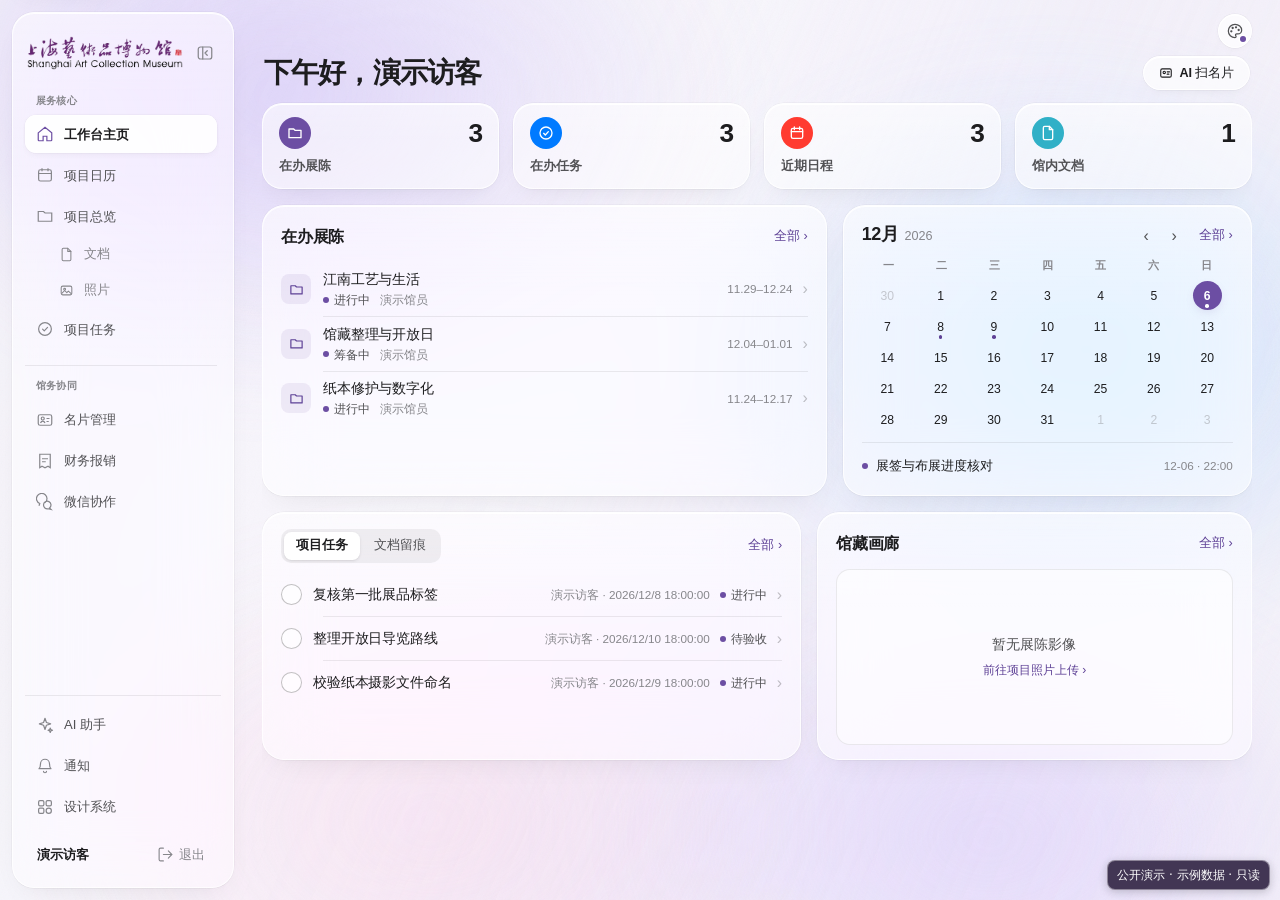
==== index.html @ 9f857451 "Publish museum demo from 378b21a76272" ====
<!doctype html>
<html lang="zh-CN" data-boot-wordmark="馆务工作台" data-boot-loading="正在打开馆务工作台…" data-boot-failure="馆务工作台暂时无法打开">
  <head>
    <meta charset="utf-8" />
    <meta name="viewport" content="width=device-width, initial-scale=1, viewport-fit=cover" />
    <meta name="theme-color" content="#6d5696" />
    <meta name="apple-mobile-web-app-capable" content="yes" />
    <meta name="apple-mobile-web-app-status-bar-style" content="default" />
    <meta name="apple-mobile-web-app-title" content="馆务工作台" />
    <link rel="manifest" href="/manifest.webmanifest" />
    <link rel="icon" href="/brand/museum-seal-mark.png" />
    <link rel="apple-touch-icon" href="/brand/museum-seal-mark.png" />
    <title>上海艺术品博物馆 · 馆务工作台演示</title>
    <meta name="robots" content="noindex, nofollow" />
    <style>#museum-demo-label {
  position: fixed;
  right: max(10px, env(safe-area-inset-right));
  bottom: max(10px, env(safe-area-inset-bottom));
  z-index: 9999;
  margin: 0;
  padding: 5px 9px;
  border: 1px solid rgba(255,255,255,.4);
  border-radius: 8px;
  color: white;
  background: #423654;
  box-shadow: 0 2px 8px #12111b36;
  font: 12px/1.5 system-ui,sans-serif;
  pointer-events: none;
}

.museum-demo-loading {
  display: grid;
  min-height: 100svh;
  place-content: center;
  box-sizing: border-box;
  margin: 0;
  padding: 24px;
  color: #423654;
  background: #f7f5fa;
  font: 16px/1.5 system-ui, sans-serif;
}
</style>
    <script data-assistant-url="https://museum-ssistant-ybdmlpgloi.cn-hongkong.fcapp.run/chat">(() => {
  const assistantUrl = document.currentScript?.dataset.assistantUrl;
  const user = {
    id: 'public-demo-viewer', name: '演示访客', role: 'member',
    publicDemoAssistant: assistantUrl ? 'enabled' : 'unavailable',
    permissions: ['projects:view', 'tasks:view', 'calendar:view', 'documents:view', 'photos:view', 'contacts:view', 'ai:use'],
  };
  const now = new Date();
  const instant = (days = 0, hour = 10) => {
    const date = new Date(now);
    date.setDate(date.getDate() + days);
    date.setHours(hour, 0, 0, 0);
    return date.toISOString();
  };
  const day = (days) => new Intl.DateTimeFormat('en-CA', { timeZone: 'Asia/Shanghai' }).format(new Date(instant(days)));
  const project = (id, code, name, status, description, start, end, completed, total) => ({
    id, code, name, status, description, canEdit: false, version: 1,
    owner: { name: '演示馆员' }, ownerId: null, startsOn: day(start), endsOn: day(end),
    progress: { completed, total }, members: [], coverPhotoId: null,
  });
  const projects = [
    project('demo-exhibit', 'DEMO-01', '江南工艺与生活', 'active', '展示纸本、织物和日用器物的专题展览。此处为演示资料。', -7, 18, 2, 5),
    project('demo-collection', 'DEMO-02', '馆藏整理与开放日', 'planning', '馆藏目录核对及公众导览筹备。此处为演示资料。', -2, 26, 1, 3),
    project('demo-paper', 'DEMO-03', '纸本修护与数字化', 'active', '完成纸本状态登记、摄影和档案校验，并汇总需要进一步修护的样件。', -12, 11, 1, 4),
  ];
  const tasks = [
    ['demo-task-1', projects[0], '复核第一批展品标签', '对照样例清单检查展签和摆放位置。', 'in_progress', 'onsite', 'high', 2],
    ['demo-task-2', projects[1], '整理开放日导览路线', '准备入口、集合点和导览顺序。', 'pending_review', 'general', 'normal', 4],
    ['demo-task-3', projects[2], '校验纸本摄影文件命名', '核对展品编号、拍摄视角和文件命名。', 'in_progress', 'document', 'normal', 3],
    ['demo-task-4', projects[0], '确认借展包装尺寸', '向演示借展方核对包装箱和展柜尺寸。', 'done', 'contact', 'normal', -1],
  ].map(([id, item, name, description, status, type, priority, offset]) => ({
    id, projectId: item.id, name, description, status, type, priority,
    dueAt: instant(offset), version: 1, assigneeId: user.id, assignee: { name: user.name },
    collaborators: [], createdByName: '演示馆员',
  }));
  const demoId = (suffix) => '10000000-0000-4000-8000-' + String(suffix).padStart(12, '0');
  const calendar = [
    [demoId(1), projects[0], '展签与布展进度核对', 0, 14],
    [demoId(2), projects[1], '开放日导览彩排', 2, 10],
    [demoId(3), projects[2], '纸本状况复核', 3, 15],
  ].map(([id, item, name, offset, hour]) => ({
    id, projectId: item.id, projectName: item.name, name, startsAt: instant(offset, hour),
    endsAt: instant(offset, hour + 1), version: 1, allDay: false, ownerId: null,
    ownerName: '演示馆员', participants: [], remindMinutes: null, contactName: null,
  }));
  const documents = [
    ['demo-file-1', projects[0].id, '展签校对稿.docx', 18472],
    ['demo-file-2', projects[0].id, '借展物件清单.xlsx', 58030],
    ['demo-file-3', projects[1].id, '馆藏开放日导览.pdf', 242016],
    ['demo-file-4', null, '馆务工作说明.pdf', 55296],
    ['demo-file-5', projects[2].id, '纸本摄影索引.xlsx', 35749],
    ['demo-file-6', projects[2].id, '纸本状况登记表.docx', 20734],
  ].map(([id, projectId, name, size]) => ({
    id, projectId, name, size, folderId: null, version: 1, contentRevision: 1,
    createdAt: instant(-2), updatedAt: instant(-1), uploadedByName: '演示馆员',
    canManage: false, category: { name: '演示资料' },
  }));
  const contacts = [
    [projects[0], '陈闻舟', '演示借展机构', '展务联络', '借展清单、运输安排和交接时间。'],
    [projects[1], '林知夏', '演示公共教育组', '导览协调', '负责开放日讲解排班与观众集合安排。'],
    [projects[2], '沈墨宁', '演示纸本修护组', '纸本修护', '负责样件状态核查和摄影档案交接。'],
  ].map(([item, name, company, title, notes], index) => ({
    id: demoId(index + 11), projectId: item.id, name, company, title, notes,
    email: 'contact' + (index + 1) + '@example.invalid', phone: '', wechat: '',
    originalText: '', translatedText: '', otherPhones: [], otherEmails: [],
    level: 2, createdAt: instant(-3), version: 1, hasCard: false, canManage: false,
  }));
  const tags = [
    { id: demoId(31), name: '展陈筹备', colorId: 'mist-purple', archived: false },
    { id: demoId(32), name: '公众导览', colorId: 'warm-sand', archived: false },
    { id: demoId(33), name: '藏品档案', colorId: 'sage', archived: false },
  ];
  const notices = calendar.slice(0, 2).map((event, index) => ({
    id: demoId(index + 21), kind: index === 0 ? 'updated' : 'reminder',
    eventId: event.id, eventName: event.name, projectName: event.projectName,
    actorName: '演示馆员', accessible: true, createdAt: instant(-1, 10 - index),
    readAt: instant(-1, 12), target: {
      type: 'calendar-event', id: event.id, eventVersion: event.version, currentVersion: event.version,
    },
  }));
  const scoped = (rows, query) => {
    if (query.has('projectId')) return rows.filter(row => row.projectId === query.get('projectId'));
    if (query.get('scope') === 'company') return rows.filter(row => row.projectId === null);
    return rows;
  };
  const json = (data, status = 200) => new Response(JSON.stringify(data), {
    status, headers: { 'Content-Type': 'application/json' },
  });
  const unavailable = () => json({ error: '公开演示仅供浏览。当前操作需要连接真实馆务服务。' }, 403);
  async function askAssistant(init) {
    let body;
    try {
      body = JSON.parse(init?.body);
    } catch {
      return json({ error: '无法读取问题，请重新发送。' }, 400);
    }
    const project = projects.find((row) => row.id === body?.pageContext?.projectId);
    const scopedProjects = project ? [project] : projects;
    const selectedContext = scopedProjects.map((row) => [
      row.name + '：' + row.description,
      ...tasks.filter(task => task.projectId === row.id).map(task =>
        '任务：' + task.name + '，状态：' + ({ in_progress: '进行中', pending_review: '待验收', done: '已完成' })[task.status] +
        '，截止：' + new Date(task.dueAt).toLocaleDateString('zh-CN', { timeZone: 'Asia/Shanghai' }) +
        (task.priority === 'high' ? '，高优先级' : '')
      ),
      ...calendar.filter(event => event.projectId === row.id).map(event =>
        '日程：' + event.name + '，' + new Date(event.startsAt).toLocaleString('zh-CN', { timeZone: 'Asia/Shanghai' })
      ),
    ].join('\n')).join('\n');
    try {
      return await original(assistantUrl, {
        method: 'POST',
        credentials: 'omit',
        headers: { 'Content-Type': 'application/json' },
        signal: init?.signal,
        body: JSON.stringify({
          message: body?.message,
          mode: body?.capability === 'translation' ? 'translation' : 'assistant',
          context: body?.capability === 'translation' ? '' : selectedContext,
        }),
      });
    } catch (error) {
      if (error.name === 'AbortError') throw error;
      return json({ error: '演示助手连接失败，请稍后再试。' }, 502);
    }
  }
  const original = window.fetch.bind(window);
  window.fetch = async (input, init) => {
    const url = new URL(input instanceof Request ? input.url : input, location.href);
    if (url.origin !== location.origin || !url.pathname.startsWith('/api/')) return original(input, init);
    const method = (init?.method || (input instanceof Request && input.method) || 'GET').toUpperCase();
    const path = url.pathname.slice(4);
    const query = url.searchParams;
    if (method === 'GET') {
      switch (path) {
        case '/auth/me': return json({ user });
        case '/health': return json({ ok: true, demo: true });
        case '/projects':
        case '/projects/roster':
        case '/documents/projects':
        case '/tasks/projects':
        case '/photos/projects':
        case '/contacts/projects':
        case '/calendar/projects': return json(query.has('cursor') ? [] : projects);
        case '/tasks': return json(scoped(tasks, query));
        case '/calendar': return json(scoped(calendar, query));
        case '/documents': return json(scoped(documents, query));
        case '/contacts': {
          const search = query.get('search')?.trim().toLowerCase();
          if (query.get('archived') === 'true') return json([]);
          const rows = scoped(contacts, query);
          return json(search ? rows.filter((row) =>
            [row.name, row.company, row.title, row.notes].some((value) => value.toLowerCase().includes(search))
          ) : rows);
        }
        case '/inbox': return json({ notices, unread: 0 });
        case '/conversations': return json({ items: [], nextCursor: null });
        case '/contacts/ai/status': return json({ available: false });
        case '/tags': return json({ tags });
        case '/dispatch/inbox':
        case '/dispatch/sent': return json({ items: [], nextCursor: null });
        case '/me/layout': return json({}, 404);
      }
      const projectPath = path.match(/^\/projects\/([^/]+)(\/tags)?$/);
      if (projectPath) {
        const index = projects.findIndex(row => row.id === projectPath[1]);
        if (index === -1) return json({ error: '未找到演示项目' }, 404);
        return json(projectPath[2] ? { version: 1, tags: [tags[index]] } : projects[index]);
      }
      if (/^\/(folders|photos|albums|contacts|groups)(\/|$)/.test(path) ||
          /\/(records|submissions|revisions)$/.test(path)) return json([]);
      return unavailable();
    }
    if (assistantUrl && method === 'POST' && path === '/agent/chat') return askAssistant(init);
    return unavailable();
  };
  // Keep any demonstration-only editing action from pointing at the viewer's machine.
  document.addEventListener('click', (event) => {
    if (!(event.target instanceof Element)) return;
    const anchor = event.target.closest('a[href]');
    if (!anchor) return;
    const url = new URL(anchor.href);
    if (url.origin !== location.origin && ['127.0.0.1', 'localhost'].includes(url.hostname) ||
        url.origin === location.origin && url.pathname.startsWith('/api/')) {
      event.preventDefault();
      document.querySelector('#museum-demo-label').textContent = '演示版 · 文件编辑和下载未开放';
    }
  }, true);
})();
</script>
    <script type="module" crossorigin src="/assets/museum-ByUChH5J.js"></script>
    <link rel="stylesheet" crossorigin href="/assets/museum-hmUdjqKe.css">
  </head>
  <body>
    <div id="root">
      <p class="museum-demo-loading" role="status">正在打开馆务工作台…</p>
    </div>
    <p id="museum-demo-label" role="status">公开演示 · 示例数据 · 只读</p>
  </body>
</html>
---- assets/museum-hmUdjqKe.css ----
._boot_so0he_3{--dsh-boot-label-primary: #0f1115;--dsh-boot-label-secondary: #61666b;--dsh-boot-label-tertiary: #81858c;--dsh-boot-border: rgb(0 0 0 / 10%);--dsh-boot-brand: #0f1115;height:100%;display:grid;place-items:center;background:var(--dsw-alias-bg-base, var(--dsh-boot-bg, Canvas))}body[data-ds-dark-theme] ._boot_so0he_3{--dsh-boot-label-primary: #f9fafb;--dsh-boot-label-secondary: #cfd3d6;--dsh-boot-label-tertiary: #adb2b8;--dsh-boot-border: rgb(255 255 255 / 12%);--dsh-boot-brand: #f9fafb}._card_so0he_24{display:flex;flex-direction:column;align-items:center;gap:16px}._wordmark_so0he_31{font-size:16px;line-height:24px;font-weight:600;letter-spacing:.08em;color:var(--dsw-alias-label-primary, var(--dsh-boot-label-primary))}._hint_so0he_39{font-size:12px;line-height:18px;color:var(--dsw-alias-label-tertiary, var(--dsh-boot-label-tertiary))}._spinner_so0he_45{position:relative;width:20px;height:20px;border-radius:50%;corner-shape:round;border:2px solid var(--dsw-alias-border-l2, var(--dsh-boot-border));animation:_spin_so0he_45 .8s linear infinite}._spinner_so0he_45:after{content:"";position:absolute;top:-2px;right:-2px;bottom:-2px;left:-2px;border-radius:50%;corner-shape:round;background:conic-gradient(var(--dsw-alias-brand-primary, var(--dsh-boot-brand)) var(--dsh-boot-arc, 72deg),transparent 0);-webkit-mask:radial-gradient(farthest-side,transparent calc(100% - 2px),#000 0);mask:radial-gradient(farthest-side,transparent calc(100% - 2px),#000 0)}@keyframes _spin_so0he_45{to{transform:rotate(360deg)}}._failed_so0he_73{max-width:480px;display:flex;flex-direction:column;gap:8px}._failedTitle_so0he_80{font-size:14px;line-height:22px;font-weight:600;color:var(--dsw-alias-label-primary, var(--dsh-boot-label-primary))}._failedItem_so0he_87{font-family:var( --ds-font-family-code, "SF Mono", "JetBrains Mono", "Fira Code", Consolas, "Liberation Mono", Menlo, Courier, "PingFang SC", "Microsoft YaHei" );font-size:12px;line-height:18px;color:var(--dsw-alias-label-secondary, var(--dsh-boot-label-secondary));white-space:pre-wrap}._wrap_1e922_1{display:inline-flex;align-items:center;gap:6px;height:32px;padding:0 8px;border:.5px solid var(--dsw-alias-border-l4);border-radius:var(--dsw-radius-md);background:var(--dsw-alias-bg-layer-1)}._wrap_1e922_1:focus-within{border-color:var(--dsw-alias-state-business-primary)}._icon_1e922_16{display:inline-flex;width:16px;height:16px;align-items:center;justify-content:center;color:var(--dsw-alias-label-tertiary)}._input_1e922_25{flex:1;min-width:0;border:none;outline:none;background:transparent;font-size:14px;line-height:22px;color:var(--dsw-alias-label-primary)}._input_1e922_25::placeholder{color:var(--dsw-alias-label-tertiary)}@media(pointer:coarse){._input_1e922_25{font-size:16px}}._button_1ulci_2{box-sizing:border-box;display:inline-flex;align-items:center;justify-content:center;gap:4px;border:none;border-radius:var(--dsw-radius-md);cursor:pointer;font-size:14px;line-height:22px;color:var(--dsw-alias-label-primary);background:transparent;padding:0 14px}._button_1ulci_2:disabled{cursor:not-allowed;opacity:.4}._md_1ulci_23{height:36px}._sm_1ulci_28{height:28px;font-size:12px;line-height:18px;padding:0 10px;border-radius:var(--dsw-radius-sm)}._primary_1ulci_36{background:var(--dsw-alias-button-primary-fill);color:var(--dsw-alias-label-primary-foreground)}@media(hover:hover){._primary_1ulci_36:hover:not(:disabled){background:var(--dsw-alias-button-primary-hover)}._ghost_1ulci_46:hover:not(:disabled){background:var(--dsw-alias-interactive-bg-hover)}}._ghost_1ulci_46:active:not(:disabled){background:var(--dsw-alias-interactive-bg-active)}._outline_1ulci_56{border:.5px solid transparent;background:transparent;box-shadow:inset 0 0 0 var(--dsh-hairline-width, .5px) var(--dsh-button-outline-color, var(--dsw-alias-border-l3))}@media(hover:hover){._outline_1ulci_56:hover:not(:disabled){background:var(--dsw-alias-interactive-bg-hover)}}._toolbar_1ulci_68{background:var(--dsw-alias-button-tool-bar-fill)}@media(hover:hover){._toolbar_1ulci_68:hover:not(:disabled){background:var(--dsw-alias-button-tool-bar-hover)}}._icon_1ulci_78{display:inline-flex;width:16px;height:16px;align-items:center;justify-content:center}._field_1m7ie_1{flex:none;display:flex;align-items:center;gap:6px;width:100%;height:calc(var(--dsh-search-field-height, 32px) + 3px + .5px);margin:0;margin-block-end:3px;padding:0 8px 3px;box-sizing:border-box;border-block-end:.5px solid var(--dsw-alias-border-l2);background:transparent;cursor:text;color:var(--dsw-alias-label-tertiary);overflow:hidden}._leading_1m7ie_19,._clear_1m7ie_20{flex:none;display:inline-flex;align-items:center;justify-content:center;border:none;border-radius:var(--dsw-radius-sm);padding:0;background:transparent}._leading_1m7ie_19{width:14px;color:var(--dsw-alias-menu-icon)}._clear_1m7ie_20{cursor:pointer;width:24px;height:24px;color:var(--dsw-alias-label-secondary)}._clear_1m7ie_20:focus-visible{outline:var(--dsw-focus-ring-width) solid var(--dsw-focus-ring-color, var(--dsw-alias-state-business-primary));outline-offset:-2px}@media(hover:hover){._clear_1m7ie_20:hover{background:var(--dsw-alias-interactive-bg-hover)}}._input_1m7ie_54{flex:1;width:0;min-width:0;border:none;outline:none;background:transparent;margin:0;padding:0;font-size:13px;line-height:20px;color:var(--dsw-alias-label-primary)}._input_1m7ie_54::placeholder{color:var(--dsw-alias-label-tertiary)}@media(pointer:coarse){._input_1m7ie_54{font-size:16px}}.schedule-page>header,.schedule-tools,.schedule-tools>div,.schedule-form footer{display:flex;align-items:center;justify-content:space-between;gap:.75rem;flex-wrap:wrap}.schedule-page>header p{margin:.25rem 0 0}.schedule-tools{margin-bottom:1rem;align-items:end}.schedule-tools>div{gap:.3rem}.schedule-tools label,.schedule-form label{display:grid;gap:.3rem;min-width:0}.schedule-page input:not([type=checkbox],.museum-input>input,.museum-search>input,[data-search-field]>input),.schedule-page select,.schedule-form input:not([type=checkbox],.museum-input>input),.schedule-form select{color:inherit;background:var(--paper);border:1px solid var(--line);border-radius:var(--radius-control);min-height:var(--control-height);padding:.5rem .75rem;min-width:0;max-width:100%;font:inherit}.schedule-page .schedule-entry{display:grid;grid-template-columns:minmax(0,1fr) auto;gap:.25rem .75rem}.schedule-entry time{grid-column:1;font-variant-numeric:tabular-nums}.schedule-entry strong{grid-column:1}.schedule-entry>:last-child{grid-column:2;grid-row:1 / span 2}.schedule-entry strong,.schedule-details dd{overflow-wrap:anywhere}.schedule-form fieldset{border:0;padding:0;display:grid;gap:.7rem;min-width:0}.schedule-form details,.schedule-form footer{margin:.8rem 0}.schedule-form .schedule-check{display:flex;align-items:center;gap:.4rem}.schedule-details{display:block}.schedule-details>div{display:grid;grid-template-columns:5.5em minmax(0,1fr);gap:1rem;margin:.5rem 0}.schedule-details dd{margin:0}@media(max-width:600px){.schedule-tools>label{width:100%}.schedule-form input,.schedule-form select{font-size:16px}.schedule-page .panel{min-width:0}.schedule-page .entry{display:grid;grid-template-columns:minmax(0,1fr) auto}.schedule-page .month button{min-width:0}.schedule-details>div{gap:.4rem}}@media(max-width:360px)and (max-height:640px){.schedule-page dialog[aria-label=日程详情] .dialog-body{--heading-inset: 1rem}.schedule-page .schedule-details>div{margin:.25rem 0}}.schedule-week{min-width:0}.schedule-week>p{font-size:.875rem}.schedule-nav-bar{align-items:center;padding-top:.75rem;border-top:1px solid var(--line)}.schedule-periods a[data-cal-hue="0"]{background:#7c72d624;color:#3e3484}.schedule-periods a[data-cal-hue="1"]{background:#d9775729;color:#8c3d22}.schedule-periods a[data-cal-hue="2"]{background:#388e7226;color:#1c5c48}.schedule-periods a[data-cal-hue="3"]{background:#d9982c29;color:#7c520d}.schedule-periods a[data-cal-hue="4"]{background:#4a86d826;color:#1f4f8e}[data-appearance=dark] .schedule-periods a[data-cal-hue="0"]{background:#9b87f53d;color:#eae6ff}[data-appearance=dark] .schedule-periods a[data-cal-hue="1"]{background:#eb8a6a3d;color:#ffe2d6}[data-appearance=dark] .schedule-periods a[data-cal-hue="2"]{background:#38bd9438;color:#c6f7e4}[data-appearance=dark] .schedule-periods a[data-cal-hue="3"]{background:#f5b84838;color:#ffebc2}[data-appearance=dark] .schedule-periods a[data-cal-hue="4"]{background:#68a8f83d;color:#d6e8ff}.schedule-period-heading{font-size:1.0625rem;font-weight:500;color:var(--ink);font-variant-numeric:tabular-nums}.schedule-nav-controls,.schedule-step-group{display:flex;align-items:center;flex-wrap:wrap;gap:.375rem}.schedule-week-scroll{overflow:auto;max-height:min(68vh,680px);padding-bottom:12px;border:0;border-radius:0;background:transparent;scrollbar-width:thin;scrollbar-color:var(--card-edge) transparent}.schedule-week-grid{display:grid;grid-template-columns:48px var(--columns)}.schedule-week-head,.schedule-week-all,.schedule-week-hours{grid-column:1/-1;display:grid;grid-template-columns:subgrid}.ios-cal-toolbar{display:flex;align-items:center;justify-content:space-between;flex-wrap:wrap;gap:10px 16px;margin-bottom:18px;padding:8px 14px 8px 18px;border-radius:22px;border:1px solid color-mix(in srgb,#ffffff calc(var(--gw-edge, .84) * 86%),transparent);background:linear-gradient(160deg,color-mix(in srgb,#ffffff calc(var(--gw-edge, .84) * 54%),transparent),transparent 55%),color-mix(in srgb,var(--gw-surface, #ffffff) calc(var(--gw-opacity, .48) * 100%),transparent);box-shadow:inset 1px 1px 1px color-mix(in srgb,#ffffff calc(var(--gw-edge, .84) * 92%),transparent),0 12px 28px -16px var(--card-shadow);backdrop-filter:blur(var(--gw-blur, 24px)) saturate(var(--gw-sat, 1.38));-webkit-backdrop-filter:blur(var(--gw-blur, 24px)) saturate(var(--gw-sat, 1.38))}[data-appearance=dark] .ios-cal-toolbar{border-color:#ffffff24;background:color-mix(in srgb,var(--gw-surface, #1b1b24) 78%,transparent);box-shadow:inset 0 1px #ffffff29,0 16px 36px -14px #00000085}.ios-cal-left{display:flex;align-items:center;flex-wrap:wrap;gap:10px 14px;min-width:0}.ios-cal-title{margin:0;font-family:var(--c-sans);font-size:clamp(1.4rem,2vw,1.7rem);font-weight:700;letter-spacing:-.03em;font-variant-numeric:tabular-nums;color:var(--ink);line-height:1.15}.ios-cal-scope{font-size:.84375rem;font-weight:500;color:var(--ink-muted)}.ios-cal-step-group{display:inline-flex;align-items:center;gap:2px;padding:3px;border-radius:999px;background:#ffffffa3;border:1px solid rgb(255 255 255 / .9);box-shadow:0 4px 12px -8px var(--card-shadow),0 0 0 1px var(--gw-line)}.ios-cal-icon-btn{display:inline-grid;place-items:center;width:28px;height:28px;border-radius:50%;font-size:1.1rem;color:var(--ink-secondary);transition:background-color .13s ease-out,color .13s ease-out}.ios-cal-today{height:28px;padding:0 11px;border-radius:999px;font-size:.8125rem;font-weight:600;color:var(--accent-text);transition:background-color .13s ease-out}@media(hover:hover){.ios-cal-icon-btn:hover,.ios-cal-today:hover{background:var(--accent-soft-bg);color:var(--accent)}}.ios-cal-right{display:flex;align-items:center;gap:10px}.ios-cal-add{display:inline-grid;place-items:center;width:36px;height:36px;flex:none;border-radius:50%;background:var(--accent);color:#fff;box-shadow:0 8px 18px -8px var(--hero-shadow);transition:transform .15s ease-out,filter .14s ease-out}@media(hover:hover){.ios-cal-add:hover{transform:scale(1.06);filter:brightness(1.06)}}.schedule-week-head{position:sticky;top:0;z-index:3;background:#ffffffe0;-webkit-backdrop-filter:blur(14px);backdrop-filter:blur(14px);border-bottom:1px solid var(--hairline)}.schedule-week-head>*,.schedule-week-all>*,.schedule-week-day{border:0;border-right:1px solid rgb(32 24 44 / .055)}.schedule-week-head button,.schedule-week-picker button{position:relative;display:flex;flex-direction:column;align-items:center;justify-content:center;gap:3px;min-height:56px;padding:6px 4px;background:transparent;color:inherit;cursor:pointer}.ios-day-wk{font-size:.72rem;font-weight:550;color:var(--ink-muted);line-height:1}.ios-day-num{display:inline-grid;place-items:center;width:30px;height:30px;border-radius:50%;font-size:.9375rem;font-weight:600;font-variant-numeric:tabular-nums;color:var(--ink);transition:background-color .14s ease-out,color .14s ease-out}.schedule-week-head button[aria-current=date] .ios-day-wk,.schedule-week-picker button[aria-current=date] .ios-day-wk{color:var(--accent-text);font-weight:650}.schedule-week-head button[aria-current=date]:not([aria-pressed=true]) .ios-day-num,.schedule-week-picker button[aria-current=date]:not([aria-pressed=true]) .ios-day-num{background:var(--accent-soft-bg);color:var(--accent-text);font-weight:700}.schedule-week-head button[aria-pressed=true] .ios-day-num,.schedule-week-picker button[aria-pressed=true] .ios-day-num{background:var(--accent);color:#fff;font-weight:700;box-shadow:0 6px 14px -4px var(--hero-shadow)}@media(hover:hover){.schedule-week-head button:hover:not([aria-pressed=true]) .ios-day-num,.schedule-week-picker button:hover:not([aria-pressed=true]) .ios-day-num{background:var(--accent-soft-bg)}}.schedule-month button{background:transparent!important;border-radius:14px}.ios-month-num{display:inline-grid;place-items:center;width:30px;height:30px;border-radius:50%;font-variant-numeric:tabular-nums;font-weight:550;transition:background-color .14s ease-out,color .14s ease-out}.schedule-month button[aria-current=date]:not([aria-pressed=true]) .ios-month-num{background:var(--accent-soft-bg);color:var(--accent-text);font-weight:700}.schedule-month button[aria-pressed=true] .ios-month-num{background:var(--accent);color:#fff;font-weight:700;box-shadow:0 6px 14px -4px var(--hero-shadow)}.schedule-month button[data-overdue=true] .ios-month-num{color:#dc2626;font-weight:700}.schedule-month button[data-overdue=true][aria-pressed=true] .ios-month-num{background:#dc2626;color:#fff}.cal-day-dots{display:inline-flex;align-items:center;justify-content:center;gap:4px;min-height:8px}.cal-dot-project,.cal-dot-event,.cal-dot-task{display:inline-block;width:6px;height:6px;border-radius:50%}.cal-dot-project{background:var(--accent)}.cal-dot-event{background:#10b981}.cal-dot-task{background:#ef4444}.m-cal-tiers{display:grid;gap:16px}.m-cal-tier{display:grid;gap:8px}.m-cal-tier-head{display:flex;align-items:center;justify-content:space-between;padding-bottom:6px;border-bottom:1px solid var(--row-divider)}.m-cal-tier-badge{display:inline-flex;align-items:center;gap:6px;font-size:.8125rem;font-weight:650;color:var(--ink)}.m-cal-tier-empty{margin:0;font-size:.84rem}.m-cal-agenda-item[data-overdue=true]{background:color-mix(in srgb,#ef4444 9%,transparent)}.schedule-month button[aria-pressed=true]{color:var(--ink)!important}.schedule-month button[aria-pressed=true] i{background:var(--accent-text)}@media(hover:hover){.schedule-month button:hover:not([aria-pressed=true]) .ios-month-num{background:var(--accent-soft-bg)}}.schedule-week-head>span,.schedule-week-all>span{align-self:center;text-align:center;font-size:.75rem;color:var(--ink-muted)}.schedule-week-all{border-block:1px solid var(--hairline);min-height:32px}.schedule-week-all button,.schedule-week-day button{background:color-mix(in srgb,var(--accent) 11%,rgb(255 255 255 / .88));color:var(--ink);border:0;border-radius:9px;text-align:left;padding:5px 8px;font:inherit;font-size:.82rem;box-shadow:inset 0 0 0 1px color-mix(in srgb,var(--accent) 18%,transparent)}.schedule-week-all button{display:block;width:100%;min-height:44px;overflow-wrap:anywhere}.schedule-week-hours{background:repeating-linear-gradient(to bottom,rgb(32 24 44 / .05) 0 1px,transparent 1px 80px)}.schedule-month{padding:18px 20px}.schedule-week-axis,.schedule-week-day{position:relative}.schedule-week-axis{position:sticky;left:0;z-index:2;background:#ffffffc7;-webkit-backdrop-filter:blur(12px);backdrop-filter:blur(12px)}.schedule-week-axis time{position:absolute;right:4px;font-size:.75rem}.schedule-week-day button{position:absolute;display:flex;flex-direction:column;align-items:stretch;justify-content:flex-start;overflow:hidden;line-height:1.25;box-sizing:border-box}.schedule-week-day strong{overflow:hidden;text-overflow:ellipsis;white-space:nowrap}.schedule-week-day small{font-size:.72rem;white-space:nowrap;overflow:hidden;text-overflow:ellipsis}.schedule-week-now{position:absolute;left:0;right:0;border-top:2px solid #b54e40;pointer-events:none}.schedule-week-picker{display:none}@media(max-width:700px){.schedule-week-picker{display:grid;grid-template-columns:repeat(7,minmax(0,1fr));margin-bottom:.5rem}.schedule-week-picker button{border:0;border-radius:6px}.schedule-week-grid{grid-template-columns:44px var(--selected-column)}.schedule-week [data-active=false],.schedule-week-head{display:none}}.museum .schedule-form .schedule-check input[type=checkbox]{flex:none;width:1.125rem;height:1.125rem;min-height:0;margin:0;padding:0;accent-color:var(--rail)}.schedule-form .schedule-check{min-height:44px}.schedule-periods{grid-column:1 / -1;display:grid;grid-template-columns:repeat(7,minmax(0,1fr));align-items:center;gap:3px;border-bottom:1px solid var(--line)}.schedule-periods a{padding:4px 7px;overflow:hidden;text-overflow:ellipsis;white-space:nowrap;background:var(--tint);border-radius:5px}[data-appearance=dark] .schedule-periods a[data-cal-hue="0"]{background:#9b87f547;color:#f0ecff}[data-appearance=dark] .schedule-periods a[data-cal-hue="1"]{background:#eb8a6a47;color:#ffe6da}[data-appearance=dark] .schedule-periods a[data-cal-hue="2"]{background:#38bd9442;color:#cefaea}[data-appearance=dark] .schedule-periods a[data-cal-hue="3"]{background:#f5b84842;color:#fff0c9}[data-appearance=dark] .schedule-periods a[data-cal-hue="4"]{background:#68a8f847;color:#dfeeff}.schedule-month .schedule-period-trigger{grid-column:1 / -1;min-height:44px;text-align:left;background:transparent;font:inherit}.schedule-period-details{list-style:none;padding:0}.schedule-period-details a{display:grid;gap:4px;padding:8px;min-height:44px;overflow-wrap:anywhere}.schedule-periods .period-days{display:none}@media(max-width:767px){.schedule-periods{display:none}.schedule-month{padding:12px 10px}}.schedule-project-picker{position:relative;display:inline-flex;align-items:center;min-width:0}.schedule-project-label.sr-only{position:absolute;width:1px;height:1px;padding:0;margin:-1px;overflow:hidden;clip:rect(0 0 0 0);white-space:nowrap;border:0}.schedule-project-trigger{display:inline-flex;align-items:center;justify-content:space-between;gap:8px;min-height:36px;padding:0 13px;border-radius:999px;background:var(--mds-surface-2);border:.5px solid var(--border);box-shadow:0 4px 12px -8px var(--card-shadow);text-align:start;color:var(--ink);font:inherit;font-size:.84375rem;font-weight:500;cursor:pointer;white-space:nowrap}.schedule-project-trigger span{min-width:0;max-width:148px;overflow:hidden;text-overflow:ellipsis;white-space:nowrap}.schedule-project-trigger i{flex:none;width:.5rem;height:.5rem;margin:0 .2rem .2rem 0;border:solid var(--rail);border-width:0 2px 2px 0;transform:rotate(45deg)}.schedule-project-trigger[aria-expanded=true]{border-color:var(--rail)}.schedule-project-trigger[aria-expanded=true] i{transform:rotate(225deg);margin-bottom:0}.schedule-project-anchor{min-width:0}.schedule-project-menu{--dsw-menu-surface-fill: var(--paper);--dsh-menu-row-height: 44px;width:100%;max-width:100%}.schedule-project-menu [data-search-field]:focus-within{background:var(--surface)}.schedule-project-menu [data-search-field]>input{padding:0;border:0;background:transparent}.museum .schedule-project-menu [data-search-field]>input:focus{outline:0}@media(max-width:600px){.schedule-tools>.schedule-project-picker{width:100%}}@media(min-width:1100px)and (not (min-width:1320px)){.panel-split.panel-split--calendar{grid-template-columns:minmax(0,1fr)}}@media(min-width:1320px){.panel-split.panel-split--calendar{grid-template-columns:minmax(0,1fr) minmax(17rem,.36fr)}}.panel.file-preview{--panel-inset: 1rem;margin-block-start:1.5rem;box-shadow:none}.file-preview img,.file-preview canvas{display:block;max-width:100%;height:auto;margin:1rem auto 0}.file-preview canvas{width:var(--pdf-page-width)}.file-preview pre{max-height:65vh;overflow:auto;white-space:pre-wrap;overflow-wrap:anywhere;padding:1rem;background:var(--surface)}:root,[data-theme=purple][data-appearance=light]{--bg: #f5f3fa;--surface: rgba(255, 255, 255, .72);--surface-warm: #ede9f7;--fg: #1d1d1f;--fg-2: #3a3a3e;--muted: #515154;--meta: #86868b;--border: rgba(0, 0, 0, .075);--border-soft: rgba(0, 0, 0, .055);--accent: #6c4ea3;--accent-on: #ffffff;--accent-hover: #5e4196;--accent-active: #513684;--success: #229954;--warn: #c77d0a;--danger: #c62828;--font-display: "SF Pro Display", -apple-system, BlinkMacSystemFont, "PingFang SC", "Hiragino Sans GB", sans-serif;--font-body: "SF Pro Text", -apple-system, BlinkMacSystemFont, "PingFang SC", "Hiragino Sans GB", sans-serif;--font-mono: "SF Mono", ui-monospace, "JetBrains Mono", Menlo, Monaco, Consolas, monospace;--text-xs: 11px;--text-sm: 13px;--text-base: 15px;--text-lg: 17px;--text-xl: 20px;--text-2xl: 28px;--text-3xl: 30px;--text-4xl: 36px;--leading-body: 1.54;--leading-tight: 1.26;--tracking-display: -.024em;--space-1: 4px;--space-2: 8px;--space-3: 12px;--space-4: 16px;--space-5: 20px;--space-6: 24px;--space-8: 32px;--space-12: 48px;--section-y-desktop: 28px;--section-y-tablet: 22px;--section-y-phone: 18px;--mds-page-top: 22px;--mds-gap-head: 26px;--mds-gap-section: 24px;--mds-card-pad: 24px;--mds-card-head-pb: 16px;--mds-card-head-mb: 18px;--mds-row-py: 14px;--radius-sm: 10px;--radius-md: 14px;--radius-lg: 22px;--radius-pill: 9999px;--elev-flat: none;--elev-ring: inset 0 1px 0 0 rgba(255, 255, 255, .95), 0 0 0 .5px rgba(0, 0, 0, .055);--elev-raised: inset 0 1px 0 0 rgba(255, 255, 255, .95), 0 0 0 .5px rgba(0, 0, 0, .055), 0 12px 32px -14px rgba(0, 0, 0, .085), 0 2px 6px -2px rgba(0, 0, 0, .035);--focus-ring: 0 0 0 3px color-mix(in oklab, var(--accent), transparent 72%);--motion-fast: .15s;--motion-base: .22s;--ease-standard: cubic-bezier(.22, 1, .36, 1);--container-max: 1440px;--container-gutter-desktop: 24px;--container-gutter-tablet: 20px;--container-gutter-phone: 16px;--mds-surface-0: #f5f3fa;--mds-surface-1: rgba(255, 255, 255, .56);--mds-surface-2: rgba(255, 255, 255, .72);--mds-surface-3: rgba(255, 255, 255, .9);--mds-flow-1: rgba(186, 164, 242, .5);--mds-flow-2: rgba(158, 206, 252, .46);--mds-flow-3: rgba(244, 190, 224, .42);--mds-flow-4: rgba(206, 184, 248, .46);--mds-accent-soft: rgba(108, 78, 163, .095);--mds-accent-soft-hover: rgba(108, 78, 163, .15);--mds-accent-text: #5e4196;--mds-hero-bg: linear-gradient(180deg, #7455ad 0%, #634598 100%);--mds-hero-shadow: rgba(108, 78, 163, .24);--mds-success-soft: rgba(34, 153, 84, .12);--mds-warn-soft: rgba(199, 125, 10, .12);--mds-danger-soft: rgba(198, 40, 40, .11);--gw-surface: #ffffff;--gw-blur: 32px;--gw-opacity: .54;--gw-sat: 1.95;--gw-edge: .9;--gw-specular: rgba(255, 255, 255, .95);--mds-radius-xs: 6px;--mds-radius-sm: 10px;--mds-radius-md: 12px;--mds-radius-lg: 14px;--mds-radius-xl: 18px;--mds-radius-2xl: 22px;--mds-radius-3xl: 26px;--mds-radius-pill: 9999px;--mds-h-xs: 28px;--mds-h-sm: 32px;--mds-h-md: 36px;--mds-h-lg: 40px;--mds-h-touch: 44px;--mds-sidebar-w: 248px;--mds-topbar-h: 52px;--mds-hairline: rgba(0, 0, 0, .075);--mds-ring-subtle: 0 0 0 .5px rgba(0, 0, 0, .06);--mds-ring-active: inset 0 0 0 1.5px var(--accent);--mds-ring-drop: inset 0 0 0 2px var(--accent);--mds-spring-snappy: cubic-bezier(.22, 1.18, .36, 1);--mds-spring-gentle: cubic-bezier(.22, 1, .36, 1);--mds-ease-surface: cubic-bezier(.2, 0, 0, 1);--mds-dur-spring: .32s;--mds-dur-sheet: .26s;color-scheme:light}[data-glass=clear]{--gw-blur: 24px;--gw-opacity: .36;--gw-sat: 2;--gw-edge: .96}[data-glass=frosted]{--gw-blur: 32px;--gw-opacity: .54;--gw-sat: 1.95;--gw-edge: .9}[data-glass=solid]{--gw-blur: 38px;--gw-opacity: .82;--gw-sat: 1.4;--gw-edge: .65}[data-theme=red]{--bg: #faf4f6;--surface-warm: #f7e6ea;--accent: #b82942;--accent-hover: #a8223a;--accent-active: #921b31;--mds-surface-0: #faf4f6;--mds-flow-1: rgba(246, 154, 176, .44);--mds-flow-2: rgba(252, 198, 190, .42);--mds-flow-3: rgba(242, 168, 206, .38);--mds-flow-4: rgba(250, 184, 198, .4);--mds-accent-soft: rgba(184, 41, 66, .09);--mds-accent-soft-hover: rgba(184, 41, 66, .14);--mds-accent-text: #a8223a;--mds-hero-bg: linear-gradient(180deg, #c2304a 0%, #ad243d 100%);--mds-hero-shadow: rgba(184, 41, 66, .24)}[data-theme=green]{--bg: #f2f8f5;--surface-warm: #e4f2eb;--accent: #266b56;--accent-hover: #1f5c4a;--accent-active: #184d3d;--mds-surface-0: #f2f8f5;--mds-flow-1: rgba(132, 212, 186, .46);--mds-flow-2: rgba(156, 214, 244, .42);--mds-flow-3: rgba(178, 230, 198, .4);--mds-flow-4: rgba(162, 210, 234, .4);--mds-accent-soft: rgba(38, 107, 86, .095);--mds-accent-soft-hover: rgba(38, 107, 86, .145);--mds-accent-text: #1f5c4a;--mds-hero-bg: linear-gradient(180deg, #2d7660 0%, #22604d 100%);--mds-hero-shadow: rgba(38, 107, 86, .24)}[data-appearance=dark]{--bg: #0c0b13;--surface: rgba(28, 28, 36, .68);--surface-warm: rgba(255, 255, 255, .07);--fg: #f5f5f7;--fg-2: #d6d6de;--muted: #b8b8c2;--meta: #9898a2;--border: rgba(255, 255, 255, .12);--border-soft: rgba(255, 255, 255, .08);--accent: #9b7bf0;--accent-on: #ffffff;--accent-hover: #ac90f5;--accent-active: #8966e6;--success: #34d399;--warn: #fbbf24;--danger: #f87171;--elev-ring: inset 0 1px 0 0 rgba(255, 255, 255, .18), 0 0 0 .5px rgba(255, 255, 255, .12);--elev-raised: inset 0 1px 0 0 rgba(255, 255, 255, .18), 0 0 0 .5px rgba(255, 255, 255, .12), 0 20px 48px -18px rgba(0, 0, 0, .56);--mds-surface-0: #0c0b13;--mds-surface-1: rgba(27, 27, 36, .64);--mds-surface-2: rgba(28, 28, 36, .72);--mds-surface-3: rgba(36, 36, 48, .9);--mds-flow-1: rgba(132, 92, 228, .54);--mds-flow-2: rgba(56, 122, 224, .46);--mds-flow-3: rgba(180, 82, 156, .38);--mds-flow-4: rgba(104, 78, 192, .46);--mds-accent-soft: rgba(167, 139, 250, .16);--mds-accent-soft-hover: rgba(167, 139, 250, .24);--mds-accent-text: #c4b5fd;--mds-hero-bg: linear-gradient(180deg, #9b7bf0 0%, #7d5cd6 100%);--mds-hero-shadow: rgba(155, 123, 240, .38);--mds-success-soft: rgba(52, 211, 153, .16);--mds-warn-soft: rgba(251, 191, 36, .16);--mds-danger-soft: rgba(248, 113, 113, .16);--gw-surface: #1b1b24;--gw-specular: rgba(255, 255, 255, .2);--mds-hairline: rgba(255, 255, 255, .1);--mds-ring-subtle: 0 0 0 .5px rgba(255, 255, 255, .12);color-scheme:dark}[data-appearance=dark][data-theme=red]{--bg: #130a0d;--accent: #e64667;--accent-hover: #f05a79;--accent-active: #d13656;--mds-surface-0: #130a0d;--mds-flow-1: rgba(208, 48, 86, .48);--mds-flow-2: rgba(176, 66, 84, .4);--mds-flow-3: rgba(186, 52, 118, .38);--mds-flow-4: rgba(152, 38, 66, .42);--mds-accent-soft: rgba(244, 78, 112, .17);--mds-accent-soft-hover: rgba(244, 78, 112, .25);--mds-accent-text: #ff809a;--mds-hero-bg: linear-gradient(180deg, #e64667 0%, #c63150 100%);--mds-hero-shadow: rgba(230, 70, 103, .38);--gw-surface: #22171b}[data-appearance=dark][data-theme=green]{--bg: #081210;--accent: #32be8d;--accent-hover: #44cf9e;--accent-active: #25a376;--mds-surface-0: #081210;--mds-flow-1: rgba(42, 164, 128, .48);--mds-flow-2: rgba(40, 132, 182, .44);--mds-flow-3: rgba(66, 178, 134, .38);--mds-flow-4: rgba(44, 138, 158, .4);--mds-accent-soft: rgba(52, 211, 153, .16);--mds-accent-soft-hover: rgba(52, 211, 153, .24);--mds-accent-text: #6ee7b7;--mds-hero-bg: linear-gradient(180deg, #32be8d 0%, #239b71 100%);--mds-hero-shadow: rgba(50, 190, 141, .36);--gw-surface: #15211e}:root{--bg-base: var(--bg);--flow-1: var(--mds-flow-1);--flow-2: var(--mds-flow-2);--flow-3: var(--mds-flow-3);--flow-4: var(--mds-flow-4);--flow-sheen: linear-gradient( 114deg, transparent 16%, color-mix(in srgb, var(--gw-surface) 48%, transparent) 46%, transparent 84% );--rail-bg: var(--mds-surface-1);--panel-bg: var(--mds-surface-2);--panel-border: var(--border);--card-edge: var(--border);--card-shadow: rgba(0, 0, 0, .085);--card-shadow-soft: rgba(0, 0, 0, .04);--float-bg: var(--mds-surface-2);--float-bg-hover: var(--mds-surface-3);--float-border: var(--border);--float-outline: var(--border-soft);--shadow-float: var(--elev-raised);--shadow-panel: var(--elev-raised);--ink: var(--fg);--ink-secondary: var(--muted);--ink-muted: var(--meta);--hairline: var(--mds-hairline);--row-divider: var(--mds-hairline);--accent-soft-bg: var(--mds-accent-soft);--accent-soft-hover: var(--mds-accent-soft-hover);--accent-text: var(--mds-accent-text);--badge-bg: var(--mds-accent-soft);--hatch-tint: var(--mds-accent-soft);--hero-bg: var(--mds-hero-bg);--hero-shadow: var(--mds-hero-shadow);--paper: var(--mds-surface-2);--paper-solid: var(--mds-surface-3);--rail: var(--mds-accent-text);--tint: var(--mds-accent-soft);--line: var(--mds-hairline);--radius-panel: var(--mds-radius-2xl);--radius-feature: var(--mds-radius-2xl);--radius-control: var(--mds-radius-md);--control-height: var(--mds-h-lg);--control-stroke: var(--border);--control-selected: var(--mds-accent-soft-hover);--panel-heading-bg: transparent;--focus-neutral: var(--mds-accent-text);--danger-ink: var(--danger);--danger-bg: var(--mds-danger-soft);--danger-stroke: color-mix(in srgb, var(--danger) 48%, transparent);--panel-shadow: var(--elev-raised);--c-sans: var(--font-body);--c-serif: var(--font-display);--type-h1: var(--text-2xl);--type-h2: var(--text-xl);--type-h3: var(--text-lg);--type-card: var(--text-lg);--type-item: var(--text-base);--type-label: var(--text-sm);--type-meta: var(--text-sm);--dsw-radius-md: var(--radius-control);--dsw-radius-sm: var(--mds-radius-sm);--dsw-radius-lg: var(--radius-panel);--dsw-alias-label-primary: var(--fg);--dsw-alias-label-primary-foreground: var(--accent-on);--dsw-alias-button-primary-fill: var(--accent);--dsw-alias-button-primary-hover: var(--accent-hover);--dsw-alias-interactive-bg-hover: var(--mds-accent-soft);--dsw-alias-interactive-bg-active: var(--mds-accent-soft-hover);--dsw-alias-border-l1: var(--border);--dsw-alias-border-l2: var(--border);--dsw-alias-border-l3: var(--border);--dsw-elevation-prominent: var(--elev-raised);--dsw-alias-bg-layer-1: var(--mds-surface-3);--dsw-alias-label-secondary: var(--muted);--dsw-alias-label-tertiary: var(--meta);--dsw-alias-menu-icon: var(--muted);--dsw-focus-ring-width: 2px;--dsw-focus-ring-color: var(--mds-accent-text);--dsw-elevation-soft: var(--elev-ring);color:var(--fg);font:400 var(--text-base)/var(--leading-body) var(--font-body)}*{box-sizing:border-box}body{margin:0;color:var(--ink);background:var(--bg-base)}button,input,select{font:inherit}button,a,select{touch-action:manipulation}a{color:inherit;text-underline-offset:4px}.museum-skip{position:fixed;top:8px;left:8px;z-index:100;transform:translateY(calc(-100% - 16px));background:var(--paper-solid);color:var(--ink);padding:8px 16px;border-radius:var(--radius-control);box-shadow:var(--shadow-float)}.museum-skip:focus{transform:none}dialog:focus,dialog:focus-visible,[tabindex="-1"]:focus,[tabindex="-1"]:focus-visible{outline:0!important;box-shadow:none}fieldset{border:0;padding:0;margin:0;min-inline-size:0}.museum-button{border-radius:var(--mds-radius-md);min-height:var(--mds-h-md);padding-inline:.9rem;font-size:var(--text-sm);font-weight:500;letter-spacing:-.005em;transition:background-color var(--motion-fast) var(--mds-ease-surface),transform var(--motion-fast) var(--mds-ease-surface),box-shadow var(--motion-fast) var(--mds-ease-surface),border-color var(--motion-fast) var(--mds-ease-surface)}.museum-button[data-size=sm]{min-height:var(--mds-h-sm);padding-inline:.72rem;font-size:var(--text-sm);border-radius:var(--mds-radius-sm)}.museum-button[data-variant=outline]{background:var(--mds-surface-2);border:.5px solid var(--border);box-shadow:var(--elev-ring);color:var(--fg);-webkit-backdrop-filter:blur(18px);backdrop-filter:blur(18px)}.museum-button[data-variant=primary]{background:var(--mds-hero-bg);color:var(--accent-on);font-weight:600;border:.5px solid transparent;box-shadow:0 8px 18px -8px var(--mds-hero-shadow)}.museum-button[data-variant=ghost]{background:transparent;border:.5px solid transparent;color:var(--muted)}.museum-button[aria-pressed=true]{background:var(--accent);color:var(--accent-on);border-color:var(--accent);font-weight:600;box-shadow:0 6px 16px -6px var(--mds-hero-shadow)}.action-link,.primary-link{display:inline-flex;align-items:center;justify-content:center;gap:6px;min-height:var(--mds-h-md);padding:0 14px;border-radius:var(--mds-radius-md);font-size:var(--text-sm);font-weight:500;text-decoration:none;white-space:nowrap;transition:background-color var(--motion-fast) var(--mds-ease-surface),box-shadow var(--motion-fast) var(--mds-ease-surface),transform var(--motion-fast) var(--mds-ease-surface)}.action-link{background:var(--mds-surface-2);border:.5px solid var(--border);box-shadow:var(--elev-ring);color:var(--fg)}.primary-link{background:var(--mds-hero-bg);color:var(--accent-on);font-weight:600;border:.5px solid transparent;box-shadow:0 8px 18px -8px var(--mds-hero-shadow)}@media(hover:hover){.action-link:hover{background:var(--mds-surface-3)}.primary-link:hover{filter:brightness(1.06)}}.control-pills{display:flex;align-items:center;flex-wrap:wrap;gap:.5rem}.control-pills>:is(a,button){display:inline-flex;align-items:center;justify-content:center;height:auto;min-height:var(--mds-h-md);max-width:100%;padding:.4rem .95rem;border:.5px solid var(--border);border-radius:var(--mds-radius-md);background:var(--mds-surface-2);box-shadow:var(--elev-ring);-webkit-backdrop-filter:blur(18px);backdrop-filter:blur(18px);color:var(--fg);font:500 var(--text-sm)/1.35 var(--font-body);text-decoration:none;transition:background-color var(--motion-fast) var(--mds-ease-surface),transform var(--motion-fast) var(--mds-ease-surface),box-shadow var(--motion-fast) var(--mds-ease-surface)}.control-pills>button:not(:disabled){cursor:pointer}.control-pills>:is([aria-current=page],[aria-pressed=true]){background:var(--accent);border-color:var(--accent);box-shadow:0 6px 16px -6px var(--mds-hero-shadow);color:var(--accent-on);font-weight:600}@media(hover:hover){.museum-button[data-variant=outline]:hover:not(:disabled,[aria-pressed=true]),.control-pills>:is(a,button):hover:not(:disabled,[aria-current=page],[aria-pressed=true]){background:var(--float-bg-hover);transform:translateY(-1px)}.museum-button[data-variant=primary]:hover:not(:disabled){background:var(--dsw-alias-button-primary-hover);transform:translateY(-1px)}.museum-button[data-variant=ghost]:hover:not(:disabled){background:var(--accent-soft-bg);color:var(--ink)}}:is(button,a,summary):focus-visible{outline:2px solid var(--accent-text);outline-offset:2px}:is(.c-page-main,.login,dialog) :is(input:not([type=checkbox],[type=radio],[type=file],[type=hidden],.museum-input>input,.museum-search>input,[data-search-field]>input),select,textarea){min-height:var(--control-height);padding:.55rem .875rem;border:.5px solid var(--border);border-radius:var(--radius-control);background-color:var(--mds-surface-2);box-shadow:inset 0 .5px 0 var(--gw-specular, rgb(255 255 255 / .45));color:var(--ink);font:inherit;max-width:100%;transition:background-color .14s ease-out,border-color .14s ease-out,box-shadow .14s ease-out}:is(.c-page-main,.login,dialog) input[type=number]{font-variant-numeric:tabular-nums;-moz-appearance:textfield}:is(.c-page-main,.login,dialog) input[type=number]::-webkit-outer-spin-button,:is(.c-page-main,.login,dialog) input[type=number]::-webkit-inner-spin-button{-webkit-appearance:none;margin:0}:is(.c-page-main,.login,dialog) textarea{min-height:5.5rem;line-height:1.6;resize:vertical}:is(.c-page-main,.login,dialog) :is(input:not([type=checkbox],[type=radio],[type=file],[type=hidden],.museum-input>input,.museum-search>input,[data-search-field]>input),textarea,select):focus{background-color:var(--mds-surface-3);border-color:color-mix(in srgb,var(--accent) 52%,var(--border));outline:0;box-shadow:var(--focus-ring)}:is(.museum,.login) :is(input:not(.museum-input>input),select,textarea)[aria-invalid=true],:is(.museum,.login) .museum-input:has(>input[aria-invalid=true]){border-color:var(--danger-stroke);box-shadow:inset 0 0 0 1px var(--danger-stroke)}.museum .museum-input{min-height:var(--control-height);height:auto;min-width:0;padding-inline:.875rem;border:1px solid var(--card-edge);border-radius:var(--radius-control);background:#ffffffb8;box-shadow:inset 0 1px #ffffffe0;transition:background-color .14s ease-out,border-color .14s ease-out,box-shadow .14s ease-out}.museum .museum-input>input{width:100%;font:inherit;border:0;outline:0;box-shadow:none;background:transparent}:is(.museum,.login) .museum-input:focus-within{background:#fffffff5;border-color:color-mix(in srgb,var(--accent) 30%,transparent);box-shadow:0 6px 18px -8px var(--card-shadow);outline:0}:is(.museum,.login) .museum-input>input:focus,:is(.museum,.login) .museum-input>input:focus-visible{outline:0;border:0;box-shadow:none;background:transparent}.museum :is(.c-page-main,dialog) select:not([multiple],[size]){-moz-appearance:none;appearance:none;-webkit-appearance:none;min-height:var(--control-height);padding-inline:.875rem 2.35rem;color:var(--ink);border:1px solid var(--card-edge);border-radius:var(--radius-control);background-color:#ffffffb8;background-image:url("data:image/svg+xml,%3Csvg xmlns='http://www.w3.org/2000/svg' width='14' height='14' viewBox='0 0 24 24' fill='none' stroke='%23495270' stroke-width='2' stroke-linecap='round' stroke-linejoin='round'%3E%3Cpath d='m6 9 6 6 6-6'/%3E%3C/svg%3E");background-repeat:no-repeat;background-position:right .8rem center;background-size:14px 14px}.museum select::picker-icon{display:none}.museum .museum-search{min-width:0;height:44px;margin:0;padding:0 .85rem;border:1px solid var(--card-edge);border-radius:var(--radius-control);background:#ffffffc2;box-shadow:inset 0 1px #ffffffe6;transition:background-color .14s ease-out,border-color .14s ease-out,box-shadow .14s ease-out}.museum .museum-search:focus-within{background:#fffffffa;border-color:color-mix(in srgb,var(--accent) 28%,transparent);box-shadow:0 6px 18px -8px var(--card-shadow);outline:0}.museum .museum-search>input,.museum .museum-search>input:focus,.museum .museum-search>input:focus-visible{width:0;height:100%;padding:0;border:0;background:transparent;outline:0;box-shadow:none}.museum .museum-search>button{min-width:32px;min-height:32px;max-height:42px}.museum .museum-segments{max-width:100%;width:fit-content;padding:4px;gap:4px;border-radius:var(--mds-radius-pill);background:var(--mds-surface-1);border:.5px solid var(--border);box-shadow:var(--elev-ring);backdrop-filter:blur(var(--gw-blur, 32px)) saturate(var(--gw-sat, 1.95));-webkit-backdrop-filter:blur(var(--gw-blur, 32px)) saturate(var(--gw-sat, 1.95));grid-auto-columns:minmax(max-content,1fr)}.museum .museum-segments>button{min-width:0;height:auto;min-height:var(--mds-h-md);padding:0 16px;border-radius:var(--mds-radius-pill);white-space:nowrap}.museum fieldset{min-inline-size:0;margin-inline:0}.museum fieldset:not(:has(>legend:not(.sr-only))){border:0;padding:0;margin:0}.museum fieldset:has(>legend:not(.sr-only)){border:.5px solid var(--border);border-radius:var(--mds-radius-lg);padding:16px 20px;background:var(--mds-surface-1)}.muted{color:var(--muted)}.notice{padding:14px 18px;border:.5px solid var(--border);border-radius:var(--mds-radius-lg);background:var(--mds-surface-1);-webkit-backdrop-filter:blur(14px);backdrop-filter:blur(14px);color:var(--fg);line-height:var(--leading-body);overflow-wrap:anywhere}.error,.form-error{margin:.5rem 0;padding:.75rem 1rem;border:1px solid var(--danger-stroke);border-radius:var(--radius-control);background:var(--danger-bg);color:var(--danger-ink);font-weight:500;overflow-wrap:anywhere}.status-pill{display:inline-flex;align-items:center;gap:5px;min-height:24px;padding:2px 9px;border-radius:9999px;font-size:.75rem;font-weight:600;line-height:1.3;letter-spacing:.01em;white-space:nowrap;background:color-mix(in srgb,var(--success) 13%,transparent);color:color-mix(in srgb,var(--success) 82%,var(--ink));border:.5px solid color-mix(in srgb,var(--success) 24%,transparent)}.status-pill:before{content:"";width:5.5px;height:5.5px;border-radius:50%;background:currentColor;flex:none}.status-pill[data-tone=active],.status-pill[data-tone=done]{background:color-mix(in srgb,var(--success) 13%,transparent);color:color-mix(in srgb,var(--success) 82%,var(--ink));border-color:color-mix(in srgb,var(--success) 24%,transparent)}.status-pill[data-tone=planning]{background:var(--mds-accent-soft);color:var(--mds-accent-text);border-color:color-mix(in srgb,var(--accent) 24%,transparent)}.status-pill[data-tone=attention]{background:color-mix(in srgb,var(--warn) 15%,transparent);color:color-mix(in srgb,var(--warn) 82%,var(--ink));border-color:color-mix(in srgb,var(--warn) 28%,transparent)}.status-pill[data-tone=submitted]{background:var(--mds-accent-soft);color:var(--mds-accent-text);border-color:color-mix(in srgb,var(--accent) 26%,transparent)}.status-pill[data-tone=muted],.status-pill[data-tone=locked]{background:color-mix(in srgb,var(--muted) 12%,transparent);color:var(--ink-secondary);border-color:color-mix(in srgb,var(--muted) 22%,transparent)}.file-icon,.m-ext-badge{display:inline-flex;align-items:center;justify-content:center;flex:none;min-width:44px;height:30px;padding:0 8px;border-radius:9px;font-size:.72rem;font-weight:750;letter-spacing:.03em;background:#64748b24;color:#475569;border:1px solid rgb(100 116 139 / .22)}.file-icon[data-ext=doc],.m-ext-badge[data-ext=doc]{background:#2563eb24;color:#1d4ed8;border-color:#2563eb42}.file-icon[data-ext=xls],.m-ext-badge[data-ext=xls]{background:#16a34a24;color:#15803d;border-color:#16a34a42}.file-icon[data-ext=pdf],.m-ext-badge[data-ext=pdf]{background:#dc262624;color:#b91c1c;border-color:#dc262642}.file-icon[data-ext=ppt],.m-ext-badge[data-ext=ppt]{background:#ea580c24;color:#c2410c;border-color:#ea580c42}.file-icon[data-ext=img],.m-ext-badge[data-ext=img]{background:#9333ea24;color:#7e22ce;border-color:#9333ea42}.c-page-main h1,.c-page-main h2,.c-page-main h3,.c-page-main p{margin:0}.c-page-main h1{font-family:var(--font-display);font-size:var(--type-h1);font-weight:600;letter-spacing:var(--tracking-display);line-height:var(--leading-tight);color:var(--fg);margin:0}@media(max-width:640px){.c-page-main h1{font-size:22px}}.c-page-main h2{font-family:var(--font-display);font-size:var(--type-h3);font-weight:600;letter-spacing:-.014em;line-height:1.32;color:var(--fg)}.c-page-main h3{font-family:var(--font-display);font-size:var(--type-item);font-weight:600;letter-spacing:-.01em;line-height:1.38;color:var(--fg)}.c-page-main p,.c-page-main small,.c-page-main time,.c-page-main dt{color:var(--muted)}.c-page-main p{margin:6px 0}.c-page-main>header,.c-page-main>div>header{margin-bottom:var(--mds-gap-head, 26px)}.c-page-main header,.tools{display:flex;align-items:center;justify-content:space-between;flex-wrap:wrap;gap:14px 18px}.panel{--panel-inset: var(--mds-card-pad, 24px);background:color-mix(in srgb,var(--gw-surface, #ffffff) calc(var(--gw-opacity, .54) * 100%),transparent);border:.5px solid var(--border);box-shadow:var(--elev-raised);backdrop-filter:blur(var(--gw-blur, 32px)) saturate(var(--gw-sat, 1.95));-webkit-backdrop-filter:blur(var(--gw-blur, 32px)) saturate(var(--gw-sat, 1.95));border-radius:var(--mds-radius-2xl);padding:var(--panel-inset);margin-top:var(--mds-gap-section, 24px);min-width:0;animation:c-rise .26s var(--mds-spring-gentle) both}@media(max-width:640px){.panel{--panel-inset: 18px}}.panel .panel{--panel-inset: 18px;border-radius:var(--mds-radius-lg);background:var(--mds-surface-1);border:.5px solid var(--border);box-shadow:none;-webkit-backdrop-filter:none;backdrop-filter:none;animation:none}.panel-split{display:grid;grid-template-columns:minmax(0,1fr);align-items:start;gap:var(--mds-gap-section, 24px);margin-block-start:var(--mds-gap-section, 24px)}.panel-split>*{min-width:0}.panel-split>.panel,.panel-split>:first-child>.panel:first-child,.panel-split>:last-child>.panel:first-child{margin-block-start:0}@media(min-width:1100px){.panel-split{grid-template-columns:repeat(2,minmax(0,1fr));gap:var(--mds-gap-section, 24px)}.panel-split--filters{grid-template-columns:minmax(17rem,.85fr) minmax(0,2.15fr)}}.panel-split .panel-filters .tools{display:grid;grid-template-columns:minmax(0,1fr)}.panel-split .panel-filters .tools>:is(input,select,span){width:100%;max-width:100%}.panel-split .panel-filters>:last-child{margin-block-end:0}.columns{display:grid;grid-template-columns:1.5fr 1fr;gap:20px}.panel>:is(h2,h3):first-child{display:flex;align-items:center;gap:10px;margin:0 0 var(--mds-card-head-mb, 18px);padding:0 0 var(--mds-card-head-pb, 16px);background:transparent;border-bottom:.5px solid var(--mds-hairline)}.panel>header,.panel>.tools{margin:0 0 var(--mds-card-head-mb, 18px);padding:0 0 var(--mds-card-head-pb, 16px);background:transparent;border-bottom:.5px solid var(--mds-hairline)}.panel .panel>:is(h2,h3):first-child,.panel .panel>header{border-radius:0}.panel>header :is(h1,h2,h3),.panel>.tools h2{margin:0;min-width:0;overflow-wrap:anywhere}.panel>.tools>h2{flex:0 0 100%}.panel>header>a{display:inline-flex;align-items:center;min-height:30px;padding:0 10px;border-radius:var(--mds-radius-sm);font-size:var(--text-sm);font-weight:500;background:transparent;border:0;color:var(--mds-accent-text);text-decoration:none;transition:background-color var(--motion-fast) var(--mds-ease-surface),color var(--motion-fast) var(--mds-ease-surface)}@media(hover:hover){.panel>header>a:hover{background:var(--mds-accent-soft);color:var(--ink)}}.c-page-main :is(.account-page,.finance-page,.photos-page,.museum-tasks)>.panel-split{margin-block-start:0}.c-page-main>header>div{min-width:0}.c-page-main header>a,.c-page-main header>button{flex:none;white-space:nowrap}.back-link,.c-page-main>a:first-child{display:inline-flex;align-items:center;min-height:34px;padding:0 12px;margin-bottom:8px;border-radius:10px;background:#ffffff8f;border:1px solid var(--card-edge);font-size:.875rem;font-weight:550;color:var(--ink-secondary);text-decoration:none;transition:background-color .13s ease-out,color .13s ease-out}@media(hover:hover){.back-link:hover,.c-page-main>a:first-child:hover{background:#ffffffe0;color:var(--ink)}}.entry,.file-row,.file-open{display:flex;gap:14px;align-items:center}.entry,.file-row{width:100%;margin-inline:0;border:none;border-bottom:1px solid var(--row-divider);border-radius:10px;background:transparent;color:inherit;text-align:start;padding:13px 10px;text-decoration:none;transition:background-color .13s ease-out}.file-row[data-selectable=true]{cursor:pointer}.file-row[data-selected=true]{background:var(--accent-soft-bg)}.entry:last-child,.file-row:last-child{border-bottom:0}@media(hover:hover){a.entry:hover,button.entry:hover,.file-row:hover{background:var(--accent-soft-bg)}}.entry strong,.file-open strong{flex:1;min-width:0;font-size:var(--type-item);font-weight:600;line-height:1.45;color:var(--ink);overflow-wrap:anywhere}.entry>small,.file-open small,.project-work .entry small{font-size:var(--type-meta);line-height:1.45;color:var(--muted)}.entry>small{white-space:nowrap}.status{display:flex;align-items:center;justify-content:space-between;flex-wrap:wrap;gap:.625rem .875rem;padding:.75rem 0;color:var(--muted);overflow-wrap:anywhere}.status-text{display:inline-flex;align-items:center;gap:.5rem;min-width:0}.status-dot{width:.5rem;height:.5rem;border-radius:50%;flex:none;background:var(--accent-text);animation:museum-status-pulse 1.4s ease-in-out infinite}@keyframes museum-status-pulse{0%,to{opacity:.35}50%{opacity:1}}.status-error,.status[role=alert]{margin:.5rem 0;padding:.75rem 1rem;border:1px solid var(--danger-stroke);border-radius:var(--radius-control);background:var(--danger-bg);color:var(--danger-ink);font-weight:500}.state-alert{margin-block:.5rem}.state-empty{display:grid;gap:.35rem;padding:1.5rem 1.25rem;border:1px dashed var(--card-edge);border-radius:16px;background:#ffffff57}.state-empty strong{font-weight:600;color:var(--ink)}.state-empty p{margin:0;font-size:.90625rem}.result-bar{display:flex;align-items:center;justify-content:space-between;flex-wrap:wrap;gap:.5rem .75rem;padding-block:.375rem .625rem}.file-heading,.actions{display:flex;align-items:center;gap:12px}.file-open{background:transparent;color:inherit;border:0;text-align:start;flex:1;min-width:0;cursor:pointer;padding:2px 0}.file-open>span{min-width:0}.file-open small{display:block;margin-top:3px}.file-icon{width:38px;height:42px;flex:none;object-fit:contain}.generic{display:grid;place-items:center;background:var(--accent-soft-bg);color:var(--accent-text);border-radius:10px}.file-heading{align-items:center;justify-content:flex-start}.file-heading h2{margin:0;font-size:1.375rem;font-weight:700;letter-spacing:-.02em;overflow-wrap:anywhere}dl{display:grid;grid-template-columns:max-content minmax(0,1fr);gap:12px 22px;margin:18px 0 0}dd{margin:0;overflow-wrap:anywhere}.panel dl{font-size:.9375rem}.primary-link,.action-link{display:inline-flex;align-items:center;justify-content:center;min-height:42px;border-radius:var(--radius-control);font-weight:550;text-decoration:none;transition:background-color .14s ease-out,transform .14s ease-out,box-shadow .15s ease-out}.primary-link{background:var(--accent);color:#fff;padding:.5rem 1.125rem;box-shadow:0 8px 20px -8px var(--card-shadow)}.action-link{background:#ffffff9e;color:var(--ink);border:1px solid rgb(255 255 255 / .92);box-shadow:0 4px 12px -6px var(--card-shadow),0 0 0 1px var(--card-edge);padding:.5rem 1rem}@media(hover:hover){.primary-link:hover{background:var(--dsw-alias-button-primary-hover);transform:translateY(-1px)}.action-link:hover{background:var(--float-bg-hover);transform:translateY(-1px)}}.actions{flex-wrap:wrap;margin-top:20px}.month{display:grid;grid-template-columns:repeat(7,minmax(0,1fr));gap:4px}.month small{text-align:center;padding-bottom:6px;font-size:.8125rem;font-weight:500;color:var(--ink-muted)}.month button{position:relative;border:0;border-radius:11px;height:46px;background:transparent;color:var(--ink);font-size:.9375rem;font-weight:500;font-variant-numeric:tabular-nums;cursor:pointer;transition:background-color .13s ease-out,color .13s ease-out}@media(hover:hover){.month button:hover:not([aria-pressed=true]){background:var(--accent-soft-bg)}}.month .muted-day{background:transparent;color:var(--ink-muted);opacity:.45}.month [aria-current=date]:not([aria-pressed=true]){background:var(--badge-bg);color:var(--ink);font-weight:650}.month [aria-pressed=true]{background:var(--accent);color:#fff;font-weight:650;box-shadow:0 6px 16px -6px var(--card-shadow)}.month [aria-current=date]:before{content:"";position:absolute;top:6px;right:7px;width:5px;height:5px;border-radius:50%;background:var(--accent-text)}.month [aria-pressed=true][aria-current=date]:before,.month [aria-pressed=true] i{background:#fff}.month i{position:absolute;bottom:5px;left:50%;transform:translate(-50%);width:5px;height:5px;border-radius:50%;background:var(--accent-text)}dialog{width:min(500px,calc(100% - 32px));max-height:86dvh;padding:0;overflow:hidden;border:.5px solid var(--border);border-radius:var(--mds-radius-3xl);background:var(--mds-surface-3);box-shadow:var(--elev-raised);backdrop-filter:blur(var(--gw-blur, 32px)) saturate(var(--gw-sat, 1.95));-webkit-backdrop-filter:blur(var(--gw-blur, 32px)) saturate(var(--gw-sat, 1.95));color:var(--fg);animation:c-pop-in .2s var(--mds-spring-gentle) both}dialog[open]{display:flex;flex-direction:column}dialog::backdrop{background:#0a0a0e70;-webkit-backdrop-filter:blur(10px);backdrop-filter:blur(10px)}.museum .dialog-body{display:flex;flex-direction:column;max-height:86dvh;padding:0;overflow:hidden}.dialog-body>header{flex:none;display:flex;align-items:center;justify-content:space-between;flex-wrap:nowrap;gap:16px;margin:0;padding:18px 24px 14px;border-bottom:.5px solid var(--mds-hairline)}.dialog-body>header h2{margin:0;font-family:var(--font-display);font-size:var(--text-lg);font-weight:600;letter-spacing:-.014em;min-width:0;overflow-wrap:anywhere}.m-dialog-close{display:inline-grid;place-items:center;width:32px;height:32px;min-width:32px;min-height:32px;padding:0;flex:none;border:.5px solid var(--border);border-radius:9999px;background:var(--mds-surface-1);color:var(--ink-secondary);cursor:pointer;transition:background-color .14s ease-out,color .14s ease-out,transform .14s ease-out}@media(hover:hover){.m-dialog-close:hover{background:var(--mds-accent-soft);color:var(--ink)}}.m-dialog-close:active{transform:scale(.94)}.m-dialog-close:focus-visible{outline:0;box-shadow:var(--focus-ring)}.dialog-content{flex:1 1 auto;overflow-y:auto;padding:20px 24px 28px;scrollbar-gutter:stable;scrollbar-width:thin;scrollbar-color:color-mix(in srgb,var(--ink-muted) 35%,transparent) transparent}.dialog-content::-webkit-scrollbar{width:6px}.dialog-content::-webkit-scrollbar-track{background:transparent}.dialog-content::-webkit-scrollbar-thumb{border-radius:999px;background:color-mix(in srgb,var(--ink-muted) 32%,transparent)}.museum .dialog-body fieldset{min-inline-size:0;margin-inline:0}.museum .dialog-body fieldset:not(:has(>legend)){border:0;padding-inline:0;background:transparent}.museum .dialog-body>label:has(>input[type=file]){display:grid;gap:.5rem;margin-block:1rem}.sr-only{position:absolute;width:1px;height:1px;padding:0;margin:-1px;overflow:hidden;clip:rect(0,0,0,0);white-space:nowrap;border:0}.m-form-row-2{display:grid;grid-template-columns:repeat(2,minmax(0,1fr));gap:12px}@media(max-width:520px){.m-form-row-2{grid-template-columns:minmax(0,1fr)}}.dialog-body .dialog-actions{position:sticky;bottom:-28px;z-index:4;display:flex;align-items:center;justify-content:flex-end;flex-wrap:wrap;gap:10px;margin:22px -24px -28px;padding:14px 24px;background:#fff;border-top:1px solid color-mix(in srgb,var(--ink) 10%,transparent)}[data-appearance=dark] .dialog-body .dialog-actions,body:has([data-appearance=dark]) .dialog-body .dialog-actions{background:#1e1e28}.museum-button[data-tone=danger]{background:var(--danger);border-color:transparent;color:#fff;box-shadow:0 6px 16px -6px color-mix(in srgb,var(--danger) 55%,transparent)}@media(hover:hover){.museum-button[data-tone=danger]:hover:not(:disabled){background:color-mix(in srgb,var(--danger) 88%,#000000);color:#fff}}.m-ui-icon{flex:none;display:inline-block;vertical-align:-2px}.museum dialog.confirm-dialog{width:min(29rem,calc(100% - 2rem))}.confirm-message{margin:0 0 1rem;line-height:1.65;color:var(--ink-secondary)}.dialog-content>.museum-button:has(+.museum-button){margin-inline-end:.5rem}.login{position:relative;min-height:100dvh;display:grid;place-items:center;padding:24px;background:var(--bg-base)}.login>section{position:relative;z-index:5;display:block;width:min(460px,100%);border:1px solid var(--panel-border);border-radius:28px;overflow:hidden;background:var(--panel-bg);box-shadow:var(--shadow-panel);backdrop-filter:blur(26px) saturate(175%);-webkit-backdrop-filter:blur(26px) saturate(175%)}.login-brand{display:flex;align-items:center;gap:14px;padding-bottom:18px;margin-bottom:2px;border-bottom:1px solid var(--hairline)}.login-brand .seal{width:44px;height:44px;flex:none;object-fit:contain;background:#ffffffe0;border-radius:12px;padding:5px;box-shadow:0 4px 12px -4px var(--card-shadow)}.login-brand h1{font-family:var(--c-serif);font-size:1.375rem;font-weight:700;letter-spacing:-.02em;line-height:1.25;margin:0;color:var(--ink)}.login-brand p{margin:2px 0 0;font-size:.875rem;color:var(--ink-muted)}.login form{padding:clamp(28px,4vw,40px);display:grid;align-content:center;gap:16px}.login form h2{font-family:var(--c-sans);font-size:var(--type-h2);font-weight:700;letter-spacing:-.022em;margin:0;color:var(--ink)}.login label{display:grid;gap:6px;font-size:.875rem;font-weight:550;color:var(--ink-secondary)}.login label>span,.project-form label>span,.knowledge-page label>span,.tools>span{height:44px;padding:0;border:1px solid var(--card-edge);border-radius:var(--radius-control);background:#ffffffc2}.login label input,.project-form label>span input,.knowledge-page label>span input,.tools input{border:0;background:transparent;padding:0 12px}.login form button{min-height:46px}.project-work h1,.project-work h3,.project-work p{overflow-wrap:anywhere}.project-work>h1{max-width:28em;text-wrap:pretty}.project-work .tools>span{flex:1;max-width:32rem}.project-work .entry small{display:block;margin-top:4px}.project-work .entry>span{flex:none;color:var(--muted);font-size:.875rem}.project-work .actions{margin-top:20px}.project-form,.project-form label{display:grid;gap:8px}.project-form{gap:16px}.project-form label{font-size:.875rem;font-weight:550;color:var(--ink-secondary)}.project-form :is(input,textarea,select),.login input{font-weight:400;font-size:1rem}.project-form textarea{min-height:88px;line-height:1.6}.review-row{padding:12px 0;border-bottom:1px solid var(--hairline)}.task-context{display:flex;flex-wrap:wrap;align-items:baseline;gap:4px 16px;color:var(--muted);font-size:.875rem}.task-context>span{overflow-wrap:anywhere}.task-detail h1{font-size:var(--type-h1);font-weight:700;line-height:1.25;max-width:24em;margin:14px 0 12px;text-wrap:pretty}.task-meta{display:flex;align-items:baseline;flex-wrap:wrap;gap:8px 18px;font-size:.875rem;color:var(--muted)}.task-meta strong{color:var(--ink);font-weight:600}.task-detail .task-description{max-width:46em;margin:16px 0 0;color:var(--ink);line-height:1.75;white-space:pre-line}.task-sections h2{font-size:var(--type-h2);font-weight:700;margin-bottom:14px}.task-sections p{margin:6px 0;line-height:1.65}.task-sections .review-row{padding:0 0 12px}.task-sections .review-row:last-child{border:0;padding-bottom:0}.knowledge-page form{display:grid;gap:1rem}.knowledge-page label{display:grid;gap:.4rem}.knowledge-page select{max-width:100%;min-height:44px}.knowledge-page article{padding-block:1rem;border-bottom:1px solid var(--hairline)}.knowledge-page article:last-child{border-bottom:0}.knowledge-page article p,.knowledge-page details p{white-space:pre-wrap;overflow-wrap:anywhere}.knowledge-page h3,.knowledge-page strong{overflow-wrap:anywhere}.office-record{display:grid;grid-template-columns:minmax(0,1fr) auto;align-items:start;gap:.75rem 1rem;padding-block:1rem;border-bottom:1px solid var(--hairline)}.office-record h3{margin:0;font-size:1.03125rem;line-height:1.45;overflow-wrap:anywhere}.office-record small{display:block;margin-top:.25rem;color:var(--muted)}.office-record .actions{margin:0;gap:.75rem}.office-record .actions a{display:inline-flex;align-items:center;min-height:42px}.office-record:last-child{border-bottom:0}.file-history-name{color:var(--ink);font-weight:550;overflow-wrap:anywhere}.file-version-form,.file-version-restore{display:grid;gap:.75rem;margin-block:1rem 1.5rem;min-width:0}.file-version-form>button{justify-self:start}.file-version-restore>.actions{margin-block-start:0}.file-version-form label{display:grid;gap:.5rem;min-width:0;font-size:.875rem}.museum .dialog-body input[type=file]:not(.sr-only){display:block;width:100%;min-width:0;max-width:100%;height:auto;min-height:var(--control-height);margin:0;padding:.3rem;border:1px solid var(--card-edge);border-radius:var(--radius-control);background:#ffffffb8;color:var(--ink);font:inherit}.museum .dialog-body input::file-selector-button{margin-inline-end:.5rem;padding:.375rem .75rem;border:1px solid var(--card-edge);border-radius:9px;background:#ffffffe0;color:var(--ink);font:inherit}.museum .dialog-body input:not(:disabled)::file-selector-button{cursor:pointer}.file-version-list{margin-block-start:1rem;border-block-start:1px solid var(--hairline)}.file-history-row{display:grid;justify-items:start;gap:.375rem;padding-block:.875rem;overflow-wrap:anywhere}.file-history-row+.file-history-row{border-block-start:1px solid var(--hairline)}.file-history-row:last-child{padding-block-end:0}.file-version-restore h3,.file-history-row h3{margin:0;font-size:1rem}.file-history-row>a{display:inline-flex;align-items:center;min-block-size:var(--control-height);font-size:.875rem}dl.details{display:grid;grid-template-columns:max-content minmax(0,1fr);gap:8px 20px;margin:12px 0;padding:14px 18px;border:.5px solid var(--border);border-radius:var(--mds-radius-lg);background:var(--mds-surface-1)}dl.details dt{color:var(--muted);font-size:var(--text-sm)}dl.details dd{margin:0;color:var(--fg);overflow-wrap:anywhere}.security-description{margin:0 0 .75rem;line-height:1.65;max-width:44em}.security-form{display:grid;gap:.75rem;min-width:0}.secret-field{display:flex;align-items:stretch;flex-wrap:wrap;gap:.5rem;min-width:0}.secret-field>:is(input,.museum-input){flex:1 1 14rem;min-width:0;font-family:ui-monospace,SFMono-Regular,Menlo,monospace;letter-spacing:.02em}.security-feedback{margin-block-start:.75rem}.office-search{margin-bottom:0}.office-search>.museum-search{width:100%;flex:1 1 14rem}.folder-row{display:flex;align-items:center;justify-content:space-between;flex-wrap:wrap;gap:.5rem .875rem;padding:.5rem 0;border-bottom:1px solid var(--hairline)}.folder-row>.folder-entry{flex:1 1 14rem;min-width:0;width:auto;margin-inline:0;padding:.375rem .5rem;border-bottom:0}.folder-glyph{display:grid;place-items:center;width:38px;height:38px;flex:none;border-radius:11px;background:var(--accent-soft-bg);color:var(--accent-text)}.folder-actions{display:flex;align-items:center;flex-wrap:wrap;gap:.5rem}.file-batch-bar{display:grid;gap:.5rem;margin-top:.875rem;padding:.875rem 1.125rem;border:1px solid var(--card-edge);border-radius:16px;background:#ffffff8a;-webkit-backdrop-filter:blur(14px);backdrop-filter:blur(14px)}.file-batch-bar>p{margin:0;font-size:.875rem}.file-batch-bar>.actions{margin-top:0;gap:.5rem}.file-tiles{display:grid;grid-template-columns:repeat(auto-fill,minmax(min(100%,10.5rem),1fr));gap:14px;margin-top:14px}.file-tiles .file-row{position:relative;width:100%;margin-inline:0;align-items:flex-start;flex-direction:column;justify-content:space-between;gap:8px;padding:14px;border:1px solid rgb(255 255 255 / .82);border-radius:16px;background:#ffffff80;box-shadow:0 4px 14px -6px var(--card-shadow-soft),0 0 0 1px var(--hairline)}.file-tiles .file-open{align-self:stretch;flex-direction:column;align-items:flex-start;gap:8px}.file-tiles .file-row>button:last-child{align-self:flex-end;min-height:38px}.file-tiles .file-row>input{position:absolute;inset:12px 12px auto auto}.file-display-options summary{cursor:pointer;padding-block:10px;color:var(--ink)}.file-display-controls{display:flex;gap:8px 12px;flex-wrap:wrap;align-items:center}.file-detail-lifecycle{display:flex;flex-wrap:wrap;gap:8px}.file-detail-lifecycle:not(:empty){margin-top:16px;border-top:1px solid var(--hairline);padding-top:14px}.file-detail-metadata{margin-top:12px}.file-detail-metadata>summary{min-height:44px;padding-block:10px;cursor:pointer}.dialog-body .file-rename-input{display:flex;width:100%;min-height:44px}.dialog-body .file-rename-input input{width:100%;min-width:0}.file-format{position:relative;display:grid;place-items:end center;padding-bottom:6px;box-sizing:border-box;border-radius:6px;color:var(--accent-text);background:var(--accent-soft-bg);font:700 10px/1.3 var(--c-sans);letter-spacing:.02em;clip-path:polygon(0 0,calc(100% - 10px) 0,100% 10px,100% 100%,0 100%)}.file-format:before{content:"";position:absolute;right:0;top:0;width:10px;height:10px;border-bottom-left-radius:2px;background:var(--card-edge)}@media(min-width:1100px){.museum dialog.task-detail-dialog{width:min(54rem,calc(100% - 2rem))}}@media(max-width:767px){:root{--radius-feature: 22px;--radius-panel: 20px}.columns{grid-template-columns:1fr;gap:0}.panel{--panel-inset: 1.125rem;margin-top:16px}.panel>.tools>h2{flex-basis:auto}.c-page-main h1{font-size:1.75rem}.c-page-main h2{font-size:1.3125rem}.c-page-main h3{font-size:1.0625rem}.tools{align-items:stretch;flex-direction:column;gap:10px}.entry,.file-row{width:100%;margin-inline:0;padding:12px 6px;gap:10px}.month{gap:2px}.month button{font-size:14px}.museum dialog{margin:auto 0 0;width:100%;max-width:100%;border-radius:26px 26px 0 0}.museum .dialog-body{padding:20px;padding-bottom:max(24px,env(safe-area-inset-bottom))}.login{padding:16px}.login form{padding:24px}.task-context{align-items:start;flex-direction:column}.project-work .tools{display:grid;grid-template-columns:minmax(0,1fr);gap:.625rem}.project-work .tools>select{width:100%}.office-record{grid-template-columns:minmax(0,1fr);gap:.5rem}}@media(max-width:600px){.museum dl:not(.account-page dl,.ai-usage-totals,.finance-totals){grid-template-columns:minmax(0,1fr);gap:.2rem}.museum dl:not(.account-page dl,.ai-usage-totals,.finance-totals)>dt{margin-top:.375rem;color:var(--muted);font-size:.8125rem}.museum dl:not(.account-page dl,.ai-usage-totals,.finance-totals)>dt:first-child{margin-top:0}}@media(pointer:coarse){:is(.museum,.login) :is(input,select,textarea),.museum .museum-input>input,.museum .museum-search>input{font-size:max(16px,1rem)}}@media(prefers-reduced-motion:reduce){.museum *,.museum *:before,.museum *:after,.login *,.login *:before,.login *:after{animation-duration:.01ms!important;animation-iteration-count:1!important;transition-duration:.01ms!important;scroll-behavior:auto!important}}.m-page-head{display:flex;align-items:flex-end;justify-content:space-between;flex-wrap:wrap;gap:16px 24px;margin-bottom:var(--mds-gap-head, 26px)}.m-page-title-group{display:flex;align-items:baseline;flex-wrap:wrap;gap:10px 16px;min-width:0}.m-page-head h1{margin:0}.m-page-sub{font-size:.9375rem;color:var(--muted);line-height:1.5}.m-page-actions{display:flex;align-items:center;flex-wrap:wrap;gap:10px}.m-toolbar{display:flex;align-items:center;justify-content:space-between;flex-wrap:wrap;gap:12px 16px;padding:2px 0;margin-bottom:var(--mds-gap-section, 24px)}.m-toolbar-group{display:flex;align-items:center;flex-wrap:wrap;gap:10px;min-width:0}.m-toolbar-grow{flex:1 1 16rem;min-width:0}.m-toolbar .museum-search{width:min(100%,24rem);flex:1 1 14rem}.m-toolbar select{min-width:9.5rem}.m-check-chip{display:inline-flex;align-items:center;gap:8px;min-height:var(--mds-h-md);padding:0 13px;border-radius:var(--mds-radius-md);background:var(--mds-surface-2);border:.5px solid var(--border);font-size:var(--text-sm);font-weight:500;color:var(--muted);cursor:pointer;white-space:nowrap}.m-check-chip input[type=checkbox]{width:17px;height:17px;min-height:0;margin:0;accent-color:var(--accent)}.m-tabs{position:relative;display:inline-flex;align-items:center;flex-wrap:wrap;gap:4px;padding:4px;border-radius:var(--mds-radius-md);background:var(--mds-surface-1);border:.5px solid var(--border)}.m-tabs:before{content:"";position:absolute;top:0;left:0;width:var(--ind-w, 0px);height:var(--ind-h, 0px);transform:translate3d(var(--ind-x, 0px),var(--ind-y, 0px),0);border-radius:9px;background:var(--accent);box-shadow:0 4px 12px -6px var(--card-shadow);pointer-events:none;opacity:0;z-index:0}.m-tabs[data-ind-visible=true]:before{opacity:1}.m-tabs[data-ind-ready=true]:before{transition:transform .32s cubic-bezier(.22,1.18,.36,1),width .26s cubic-bezier(.22,1,.36,1),height .26s cubic-bezier(.22,1,.36,1),opacity .16s ease-out}.m-tab{position:relative;z-index:1;display:inline-flex;align-items:center;gap:6px;min-height:34px;padding:0 13px;border:0;border-radius:9px;background:transparent;color:var(--ink-secondary);font-size:.90625rem;font-weight:500;text-decoration:none;cursor:pointer;white-space:nowrap;transition:background-color .14s ease-out,color .14s ease-out}.m-tab[aria-current=page],.m-tab[aria-pressed=true],.m-tab[aria-selected=true],.m-tab[data-active=true]{background:var(--accent);color:#fff;font-weight:600;box-shadow:0 4px 12px -6px var(--card-shadow)}.m-tabs[data-ind-visible=true] .m-tab[aria-current=page],.m-tabs[data-ind-visible=true] .m-tab[aria-pressed=true],.m-tabs[data-ind-visible=true] .m-tab[aria-selected=true],.m-tabs[data-ind-visible=true] .m-tab[data-active=true]{background:transparent;box-shadow:none}@media(hover:hover){.m-tab:hover:not([aria-current=page],[aria-pressed=true],[aria-selected=true],[data-active=true]){background:var(--accent-soft-bg);color:var(--ink)}}.m-tab-count{font-size:.78125rem;font-variant-numeric:tabular-nums;opacity:.8}.m-cal-workspace{display:grid;grid-template-columns:minmax(0,1fr) 330px;gap:24px;align-items:stretch}.m-cal-workspace[data-view=list]{grid-template-columns:minmax(0,1fr)}.m-cal-surface{margin-top:0;padding:0;overflow:hidden}.m-cal-inspector{margin-top:0;display:flex;flex-direction:column}.m-cal-inspector-head{display:flex;align-items:center;justify-content:space-between;gap:10px;margin-bottom:16px;padding-bottom:12px;border-bottom:1px solid var(--hairline)}.m-cal-inspector-head h2{font-size:1.375rem;font-weight:700;letter-spacing:-.02em;margin:0}.m-cal-week-more .m-cal-inspector-head h3{font-size:.9375rem;font-weight:650;letter-spacing:.01em;color:var(--accent-text);margin:0}.m-cal-agenda-item{display:flex;flex-direction:column;align-items:flex-start;gap:4px;width:calc(100% + 24px);margin-inline:-12px;padding:12px;border:0;border-bottom:1px solid var(--hairline);border-radius:13px;background:transparent;text-align:left;cursor:pointer;transition:background-color .13s ease-out}.m-cal-agenda-item:last-child{border-bottom:0}@media(hover:hover){.m-cal-agenda-item:hover{background:var(--accent-soft-bg)}}.m-cal-agenda-item strong{font-size:1rem;font-weight:600;color:var(--ink);line-height:1.4}.m-cal-agenda-item time{font-size:.84375rem;font-variant-numeric:tabular-nums;color:var(--ink-muted)}.m-portfolio-grid{display:grid;grid-template-columns:repeat(auto-fill,minmax(min(100%,24rem),1fr));gap:22px}.m-portfolio-card{display:flex;flex-direction:column;gap:14px;padding:20px 22px;border-radius:var(--mds-radius-2xl);background:color-mix(in srgb,var(--gw-surface, #ffffff) calc(var(--gw-opacity, .54) * 100%),transparent);border:.5px solid var(--border);box-shadow:var(--elev-raised);backdrop-filter:blur(var(--gw-blur, 32px)) saturate(var(--gw-sat, 1.95));-webkit-backdrop-filter:blur(var(--gw-blur, 32px)) saturate(var(--gw-sat, 1.95));text-decoration:none;color:inherit;min-width:0;transition:transform .16s var(--mds-spring-gentle),background-color .16s ease-out,box-shadow .16s ease-out;animation:c-rise .26s var(--mds-spring-gentle) both}@media(hover:hover){a.m-portfolio-card:hover{transform:translateY(-2px);background:var(--mds-surface-3)}}.m-card-top{display:flex;align-items:flex-start;justify-content:space-between;gap:12px}.m-card-title{margin:0;font-size:var(--type-card, 17px);font-weight:600;letter-spacing:-.014em;line-height:1.35;color:var(--fg);word-break:keep-all;overflow-wrap:anywhere}.m-card-meta{display:flex;align-items:center;flex-wrap:wrap;gap:6px 14px;font-size:.875rem;color:var(--ink-muted)}.m-card-progress{display:flex;align-items:center;gap:10px;font-size:.84375rem;font-variant-numeric:tabular-nums;color:var(--ink-secondary)}.m-progress-track{flex:1;height:5px;border-radius:999px;background:var(--badge-bg);overflow:hidden}.m-progress-track>span{display:block;height:100%;border-radius:999px;background:var(--accent-text)}.m-card-foot{margin-top:auto;padding-top:12px;border-top:1px solid var(--hairline);display:flex;align-items:center;justify-content:space-between;flex-wrap:wrap;gap:10px;font-size:.875rem;color:var(--ink-secondary)}.m-task-groups{display:flex;flex-direction:column;gap:22px}.m-task-group{margin-top:0}.m-task-row{display:grid;grid-template-columns:auto minmax(0,1fr) auto auto;align-items:center;gap:14px;width:100%;margin-inline:0;padding:13px 10px;border-bottom:1px solid var(--row-divider);border-radius:10px;text-decoration:none;color:inherit;transition:background-color .13s ease-out}.m-task-row:last-child{border-bottom:0}@media(hover:hover){.m-task-row:hover{background:var(--accent-soft-bg)}}.m-task-name{font-size:var(--type-item, 1rem);font-weight:600;color:var(--ink);overflow-wrap:anywhere}.m-task-meta{font-size:var(--type-meta, .8125rem);font-variant-numeric:tabular-nums;color:var(--ink-muted);white-space:nowrap}.m-dir-sheet{margin-top:0;padding-block:16px}.m-dir-head,.m-dir-row{display:grid;grid-template-columns:minmax(8rem,1fr) minmax(10rem,1.45fr) minmax(8.5rem,1.05fr) minmax(8.5rem,1.15fr) auto;align-items:center;gap:16px}.m-dir-head{padding:6px 12px 12px;border-bottom:1px solid var(--row-divider);font-size:.8125rem;font-weight:600;color:var(--ink-muted)}.m-dir-row{width:100%;padding:13px 12px;border:0;border-bottom:1px solid var(--row-divider);border-radius:10px;background:transparent;color:inherit;text-align:left;cursor:pointer;transition:background-color .13s ease-out}.m-dir-row:last-child{border-bottom:0}@media(hover:hover){.m-dir-row:hover{background:var(--accent-soft-bg)}}.m-dir-person{display:flex;align-items:center;gap:10px;min-width:0}.m-dir-avatar{display:grid;place-items:center;width:34px;height:34px;flex:none;border-radius:10px;background:var(--accent-soft-bg);color:var(--accent-text);font-size:.9375rem;font-weight:650}.m-dir-person strong{font-size:1rem;font-weight:600;color:var(--ink);overflow:hidden;text-overflow:ellipsis;white-space:nowrap}.m-dir-org{font-size:.9375rem;color:var(--ink-secondary);overflow:hidden;text-overflow:ellipsis;white-space:nowrap}.m-dir-proj{font-size:.875rem;color:var(--ink-muted);overflow:hidden;text-overflow:ellipsis;white-space:nowrap}.m-kpi-strip{display:grid;grid-template-columns:repeat(4,minmax(0,1fr));gap:18px;margin-bottom:22px}.m-kpi-card{display:flex;flex-direction:column;gap:6px;padding:20px 24px;border-radius:22px;background:var(--panel-bg);border:1px solid var(--panel-border);box-shadow:var(--shadow-panel);backdrop-filter:blur(20px) saturate(175%);-webkit-backdrop-filter:blur(20px) saturate(175%)}.m-kpi-card dt{font-size:var(--type-label, .875rem);font-weight:600;color:var(--ink-muted)}.m-kpi-card dd{margin:0;font-size:1.75rem;font-weight:700;letter-spacing:-.025em;font-variant-numeric:tabular-nums;color:var(--ink)}.m-ledger-row{display:grid;grid-template-columns:minmax(0,1.8fr) auto auto auto;align-items:center;gap:16px 22px;width:100%;margin-inline:0;padding:14px 10px;border-bottom:1px solid var(--row-divider);border-radius:10px;text-decoration:none;color:inherit;transition:background-color .13s ease-out}.m-ledger-row:last-child{border-bottom:0}@media(hover:hover){.m-ledger-row:hover{background:var(--accent-soft-bg)}}.m-ledger-amount{font-size:1.125rem;font-weight:650;font-variant-numeric:tabular-nums;color:var(--ink);white-space:nowrap}.m-folder-shelf{display:grid;grid-template-columns:repeat(auto-fill,minmax(min(100%,20rem),1fr));gap:18px;margin-bottom:24px}.m-folder-card{position:relative;display:flex;flex-direction:column;gap:12px;padding:16px 18px 15px;border-radius:var(--mds-radius-2xl);background:color-mix(in srgb,var(--gw-surface, #ffffff) calc(var(--gw-opacity, .54) * 100%),transparent);border:.5px solid var(--border);box-shadow:var(--elev-raised);backdrop-filter:blur(var(--gw-blur, 32px)) saturate(var(--gw-sat, 1.95));-webkit-backdrop-filter:blur(var(--gw-blur, 32px)) saturate(var(--gw-sat, 1.95));transition:transform .22s var(--mds-spring-gentle),background-color .18s ease-out,box-shadow .22s ease-out}@media(hover:hover){.m-folder-card:hover{background:var(--mds-surface-3);transform:translateY(-2px)}}.m-folder-link{display:flex;align-items:center;gap:14px;width:100%;min-width:0;text-decoration:none;color:inherit}.m-gfolder-icon{position:relative;display:inline-block;width:60px;height:48px;flex:none;filter:drop-shadow(0 6px 12px color-mix(in srgb,var(--accent) 18%,transparent))}.m-gfolder-back-svg{position:absolute;top:0;right:0;bottom:0;left:0;width:100%;height:100%;overflow:visible}.m-gfolder-back-path{fill:color-mix(in srgb,var(--accent) 78%,var(--ink));stroke:color-mix(in srgb,var(--accent) 30%,rgb(255 255 255 / .55));stroke-width:.75}.m-gfolder-sheet{position:absolute;left:9px;right:9px;top:12px;height:24px;border-radius:5px;background:linear-gradient(180deg,#fffffff5,#f6f8fce6);border:1px solid rgb(20 28 52 / .07);box-shadow:0 2px 5px -2px #0f172a29;transform-origin:bottom center;transition:transform .28s cubic-bezier(.22,1.2,.36,1)}.m-gfolder-sheet:before{content:"";position:absolute;top:5px;left:6px;width:44%;height:2px;border-radius:2px;background:color-mix(in srgb,var(--accent) 28%,transparent)}.m-gfolder-sheet-a{transform:translateY(1px) rotate(-1.6deg)}.m-gfolder-sheet-b{top:14px;left:11px;right:11px;background:color-mix(in srgb,var(--accent-soft-bg) 42%,#ffffff);transform:translateY(2px) rotate(1.2deg)}.m-gfolder-front{position:absolute;left:2px;right:2px;bottom:2px;height:30px;border-radius:7px 7px 10px 10px;overflow:hidden;background:linear-gradient(162deg,color-mix(in srgb,var(--accent) 26%,rgb(255 255 255 / .84)),color-mix(in srgb,var(--accent) 48%,rgb(255 255 255 / .62)));border:1px solid color-mix(in srgb,var(--accent) 24%,rgb(255 255 255 / .72));box-shadow:inset 0 1px #ffffffd1,inset 0 -1px color-mix(in srgb,var(--accent) 28%,transparent),0 4px 10px -4px color-mix(in srgb,var(--accent) 34%,transparent);backdrop-filter:blur(12px) saturate(145%);-webkit-backdrop-filter:blur(12px) saturate(145%);transform-origin:bottom center;transition:transform .26s cubic-bezier(.22,1,.36,1),box-shadow .26s ease}.m-gfolder-front:after{content:"";position:absolute;left:50%;bottom:6px;width:14px;height:2px;transform:translate(-50%);border-radius:99px;background:color-mix(in srgb,var(--accent-text) 28%,rgb(255 255 255 / .55))}.m-gfolder-sheen{position:absolute;top:0;right:0;bottom:0;left:0;background:linear-gradient(130deg,rgb(255 255 255 / .42) 0%,rgb(255 255 255 / .08) 42%,transparent 62%);pointer-events:none}[data-appearance=dark] .m-gfolder-icon{filter:drop-shadow(0 8px 16px rgb(0 0 0 / .48))}[data-appearance=dark] .m-gfolder-back-path{fill:color-mix(in srgb,var(--accent) 46%,#0b1311);stroke:color-mix(in srgb,var(--accent) 42%,rgb(255 255 255 / .14))}[data-appearance=dark] .m-gfolder-sheet{background:linear-gradient(180deg,color-mix(in srgb,var(--accent) 20%,rgb(255 255 255 / .24)),color-mix(in srgb,var(--accent) 10%,rgb(255 255 255 / .12)));border-color:#ffffff24;box-shadow:0 2px 6px -2px #00000073}[data-appearance=dark] .m-gfolder-sheet:before{background:#ffffff47}[data-appearance=dark] .m-gfolder-sheet-b{background:color-mix(in srgb,var(--accent) 16%,rgb(255 255 255 / .14))}[data-appearance=dark] .m-gfolder-front{background:linear-gradient(160deg,color-mix(in srgb,var(--accent) 34%,rgb(255 255 255 / .11)),color-mix(in srgb,var(--accent) 20%,rgb(10 16 14 / .86)));border:1px solid color-mix(in srgb,var(--accent) 44%,rgb(255 255 255 / .18));box-shadow:inset 0 1px #ffffff42,inset 0 -1px #00000059,0 6px 14px -6px #00000094}[data-appearance=dark] .m-gfolder-front:after{background:color-mix(in srgb,var(--accent) 55%,rgb(255 255 255 / .28))}[data-appearance=dark] .m-gfolder-sheen{background:linear-gradient(130deg,rgb(255 255 255 / .16) 0%,rgb(255 255 255 / .03) 40%,transparent 60%)}@media(hover:hover)and (prefers-reduced-motion:no-preference){.m-folder-card:hover .m-gfolder-sheet-a,.m-portfolio-card:hover .m-gfolder-sheet-a{transform:translateY(-6px) rotate(-4deg)}.m-folder-card:hover .m-gfolder-sheet-b,.m-portfolio-card:hover .m-gfolder-sheet-b{transform:translateY(-8px) rotate(3.5deg)}.m-folder-card:hover .m-gfolder-front,.m-portfolio-card:hover .m-gfolder-front{transform:perspective(220px) rotateX(-13deg)}}.m-folder-meta{display:flex;flex-direction:column;gap:2px;min-width:0;flex:1}.m-folder-link strong{min-width:0;font-size:.9625rem;font-weight:620;line-height:1.35;color:var(--ink);display:-webkit-box;-webkit-line-clamp:2;-webkit-box-orient:vertical;overflow:hidden;white-space:normal;word-break:break-word}.m-folder-sub{font-size:.78125rem;color:var(--ink-muted)}.m-folder-card .folder-actions{padding-top:10px;border-top:1px solid var(--hairline);gap:6px}.m-folder-card .folder-actions:empty{display:none}.m-folder-card .folder-actions .museum-button{min-height:32px;padding-inline:10px;font-size:.8125rem;border-radius:9px}.m-centered-stage{width:min(100%,66rem);margin-inline:auto}.m-unread-dot{display:inline-block;width:8px;height:8px;border-radius:50%;background:var(--accent);margin-right:8px;flex:none}.c-mist-panel,.m-portfolio-card,.m-kpi-card,.m-folder-card,.m-gallery-frame,.m-gallery-project,.intake-upload-card,.c-page-main .panel{position:relative}.c-page-main .panel,.m-kpi-card,.m-folder-card{background:color-mix(in srgb,var(--gw-surface, #ffffff) calc(var(--gw-opacity, .54) * 100%),transparent);border:.5px solid var(--border);backdrop-filter:blur(var(--gw-blur, 32px)) saturate(var(--gw-sat, 1.95));-webkit-backdrop-filter:blur(var(--gw-blur, 32px)) saturate(var(--gw-sat, 1.95));box-shadow:var(--elev-raised)}.c-mist-panel:after,.m-portfolio-card:after,.m-kpi-card:after,.m-folder-card:after,.m-gallery-frame:after,.m-gallery-project:after,.intake-upload-card:after,.apple-summary-tile:after,.apple-widget:after,.c-velvet-cal:after,.c-page-main .panel:after{content:"";position:absolute;top:-.5px;right:-.5px;bottom:-.5px;left:-.5px;border-radius:inherit;padding:1px;pointer-events:none;z-index:3;opacity:0;background:radial-gradient(260px circle at var(--mx, 50%) var(--my, 50%),rgb(255 255 255 / .92) 0%,rgb(255 255 255 / .34) 40%,transparent 74%);-webkit-mask:linear-gradient(#000 0 0) content-box,linear-gradient(#000 0 0);-webkit-mask-composite:xor;mask:linear-gradient(#000 0 0) content-box,linear-gradient(#000 0 0);mask-composite:exclude;transition:opacity .24s ease-out}[data-glass-lit=true]:after{opacity:1}.m-empty-curator{display:flex;flex-direction:column;align-items:center;justify-content:center;text-align:center;gap:8px;padding:36px 20px}.m-empty-glyph{display:grid;place-items:center;width:64px;height:64px;margin-bottom:4px;border-radius:var(--mds-radius-xl);background:var(--mds-surface-2);border:.5px solid var(--border);box-shadow:var(--elev-ring);color:var(--mds-accent-text)}.m-empty-curator strong{font-size:1.0625rem;font-weight:650;color:var(--ink)}.m-empty-curator p{max-width:28rem;font-size:.90625rem;color:var(--ink-muted);margin:0}.m-empty-action{margin-top:8px}dialog.m-glass-sheet{position:fixed;inset:0 0 0 auto;margin:0;width:min(490px,100vw);max-width:100vw;height:100dvh;max-height:100dvh;padding:0;border:0;outline:0;border-left:.5px solid var(--border);border-radius:var(--mds-radius-3xl) 0 0 var(--mds-radius-3xl);background:var(--mds-surface-3);box-shadow:var(--elev-raised);backdrop-filter:blur(var(--gw-blur, 32px)) saturate(var(--gw-sat, 1.95));-webkit-backdrop-filter:blur(var(--gw-blur, 32px)) saturate(var(--gw-sat, 1.95));color:var(--fg);overflow:hidden;animation:m-sheet-in .26s var(--mds-spring-gentle) both}dialog.m-glass-sheet::backdrop{background:#0a0a0e57;-webkit-backdrop-filter:blur(6px);backdrop-filter:blur(6px)}@keyframes m-sheet-in{0%{opacity:0;transform:translate3d(32px,0,0)}}.m-sheet-shell{display:flex;flex-direction:column;height:100%;min-height:0}.m-sheet-head{flex:none;display:flex;align-items:flex-start;justify-content:space-between;gap:14px;padding:18px 20px 14px;border-bottom:.5px solid var(--mds-hairline);background:transparent}.m-sheet-title-wrap{min-width:0;flex:1}.m-sheet-title-row{display:flex;align-items:center;flex-wrap:wrap;gap:8px 10px}.m-sheet-head h2{margin:0;font-family:var(--c-sans);font-size:1.3125rem;font-weight:700;letter-spacing:-.02em;line-height:1.3;color:var(--ink);overflow-wrap:anywhere}.m-sheet-sub{margin:4px 0 0;font-size:.84375rem;color:var(--ink-muted)}.m-sheet-controls{flex:none;display:flex;align-items:center;gap:6px}.m-sheet-stepper{display:inline-flex;align-items:center;gap:3px;padding:2px 3px 2px 9px;border-radius:var(--mds-radius-sm);background:var(--mds-surface-2);border:.5px solid var(--border)}.m-sheet-counter{font-size:.78125rem;font-weight:600;font-variant-numeric:tabular-nums;color:var(--muted);margin-right:3px}.m-sheet-icon-btn{display:inline-grid;place-items:center;width:30px;height:30px;border-radius:8px;border:.5px solid transparent;background:transparent;color:var(--muted);font-size:.90625rem;font-weight:600;cursor:pointer;transition:background-color .13s ease-out,color .13s ease-out}.m-sheet-close{background:var(--mds-surface-2);border-color:var(--border);width:34px;height:34px;border-radius:var(--mds-radius-sm)}@media(hover:hover){.m-sheet-icon-btn:hover:not(:disabled){background:var(--accent-soft-bg);color:var(--ink)}}.m-sheet-icon-btn:disabled{opacity:.35;cursor:not-allowed}.m-sheet-body{flex:1;min-height:0;overflow-y:auto;overscroll-behavior:contain;padding:16px 20px 24px;display:flex;flex-direction:column;gap:14px}.m-sheet-section{padding:14px 16px;border-radius:var(--mds-radius-lg);background:var(--mds-surface-2);border:.5px solid var(--border);box-shadow:var(--elev-ring)}.m-sheet-section h3{margin:0 0 10px;font-size:var(--text-sm);font-weight:600;color:var(--mds-accent-text);letter-spacing:.01em}.m-studio-toast{position:fixed;left:50%;bottom:26px;transform:translate(-50%);z-index:1060;display:inline-flex;align-items:center;gap:9px;padding:10px 18px;border-radius:999px;background:var(--mds-surface-3);border:.5px solid var(--border);box-shadow:var(--elev-raised);-webkit-backdrop-filter:blur(var(--gw-blur, 32px)) saturate(var(--gw-sat, 1.95));backdrop-filter:blur(var(--gw-blur, 32px)) saturate(var(--gw-sat, 1.95));color:var(--fg);font-size:var(--text-sm);font-weight:600;pointer-events:none;animation:m-toast-in .22s var(--mds-spring-gentle) both}.m-toast-dot{width:8px;height:8px;border-radius:50%;background:var(--accent)}@keyframes m-toast-in{0%{opacity:0;transform:translate(-50%,10px) scale(.96)}}.m-dir-row[data-active=true]{background:var(--accent-soft-bg)}.m-card-3d-stage{perspective:900px}.m-card-3d{position:relative;width:100%;border-radius:20px;overflow:hidden;transform:rotateX(var(--rx, 0deg)) rotateY(var(--ry, 0deg));transition:transform .22s cubic-bezier(.22,1,.36,1),box-shadow .22s ease-out;box-shadow:inset 0 1px #ffffffeb,0 16px 36px -14px #18204038,0 0 0 1px var(--card-edge);will-change:transform}.m-card-3d[data-tilting=true]{transition:transform 60ms linear,box-shadow .18s ease-out;box-shadow:inset 0 1px #fffffff5,0 24px 48px -14px #18204047,0 0 0 1px var(--float-outline)}.m-card-3d-sheen{position:absolute;top:0;right:0;bottom:0;left:0;pointer-events:none;background:radial-gradient(260px circle at var(--gx, 50%) var(--gy, 50%),rgb(255 255 255 / .56) 0%,rgb(255 255 255 / .14) 38%,transparent 72%);opacity:0;transition:opacity .22s ease-out}.m-card-3d[data-tilting=true] .m-card-3d-sheen{opacity:1}.m-card-3d-photo{display:block;padding:0;border:0;background:#ffffffb8;cursor:pointer}.m-card-3d-photo img{display:block;width:100%;aspect-ratio:16 / 10;object-fit:cover}.m-card-3d-hint{position:absolute;right:12px;bottom:12px;padding:5px 11px;border-radius:999px;background:#161c309e;color:#fff;font-size:.78125rem;font-weight:500;-webkit-backdrop-filter:blur(12px);backdrop-filter:blur(12px)}.m-card-3d-virtual{display:flex;flex-direction:column;justify-content:space-between;min-height:184px;padding:20px 22px;background:linear-gradient(140deg,#ffffffe6,color-mix(in srgb,var(--bg-base) 56%,white))}.m-vcard-top{display:flex;align-items:center;justify-content:space-between;gap:10px}.m-vcard-scope{font-size:.8125rem;font-weight:600;color:var(--accent-text)}.m-vcard-badge{padding:3px 9px;border-radius:999px;background:var(--badge-bg);font-size:.75rem;font-weight:600;color:var(--accent-text)}.m-vcard-main{margin:18px 0 14px;display:flex;flex-direction:column;gap:4px}.m-vcard-main strong{font-family:var(--c-serif);font-size:1.5rem;font-weight:700;letter-spacing:-.02em;color:var(--ink)}.m-vcard-main span{font-size:.9375rem;color:var(--ink-secondary)}.m-vcard-foot{padding-top:12px;border-top:1px solid var(--hairline);font-size:.875rem;font-variant-numeric:tabular-nums;color:var(--ink-muted)}.m-copy-dd{display:flex;align-items:center;justify-content:space-between;gap:10px}.m-copy-btn{flex:none;padding:4px 10px;border-radius:8px;background:var(--accent-soft-bg);color:var(--accent-text);font-size:.78125rem;font-weight:600;transition:background-color .13s ease-out,color .13s ease-out}@media(hover:hover){.m-copy-btn:hover{background:var(--accent);color:#fff}}.m-claim-hero{display:flex;align-items:baseline;justify-content:space-between;gap:12px;padding-bottom:14px;margin-bottom:14px;border-bottom:1px solid var(--hairline)}.m-claim-hero-label{font-size:.875rem;font-weight:600;color:var(--ink-muted)}.m-claim-hero-amount{font-family:var(--c-serif);font-size:2rem;font-weight:700;letter-spacing:-.025em;font-variant-numeric:tabular-nums;color:var(--ink)}.m-stepper{list-style:none;display:grid;grid-template-columns:repeat(4,minmax(0,1fr));gap:8px;margin:0;padding:0}.m-step{position:relative;display:flex;flex-direction:column;align-items:center;gap:6px;text-align:center}.m-step:not(:last-child):after{content:"";position:absolute;top:13px;left:calc(50% + 16px);right:calc(-50% + 16px);height:2px;border-radius:999px;background:var(--hairline)}.m-step[data-state=done]:not(:last-child):after{background:var(--accent)}.m-step-dot{position:relative;z-index:1;display:grid;place-items:center;width:26px;height:26px;border-radius:50%;background:#ffffffd9;border:1.5px solid var(--card-edge);font-size:.75rem;font-weight:700;font-variant-numeric:tabular-nums;color:var(--ink-muted)}.m-step[data-state=done] .m-step-dot,.m-step[data-state=current] .m-step-dot{background:var(--accent);border-color:var(--accent);color:#fff;box-shadow:0 4px 12px -4px var(--card-shadow)}.m-step[data-state=returned] .m-step-dot{background:#b96b16;border-color:#b96b16;color:#fff}.m-step-label{font-size:.78125rem;font-weight:500;color:var(--ink-muted)}.m-step[data-state=current] .m-step-label,.m-step[data-state=done] .m-step-label{color:var(--ink);font-weight:600}.m-step[data-state=returned] .m-step-label{color:#8f4e08;font-weight:600}.m-timeline-panel{margin-top:0;padding:0;overflow:hidden}.m-timeline-scroll{overflow-x:auto;overscroll-behavior-x:contain}.m-timeline-canvas{min-width:780px}.m-timeline-head{display:grid;grid-template-columns:230px minmax(0,1fr);align-items:center;min-height:48px;padding:0 22px;border-bottom:1px solid var(--hairline);background:#ffffff5c;font-size:.8125rem;font-weight:650;color:var(--ink-muted)}.m-timeline-axis{position:relative;height:48px}.m-timeline-month{position:absolute;top:0;bottom:0;display:flex;align-items:center;padding-left:8px;border-left:1px solid var(--hairline);font-variant-numeric:tabular-nums;white-space:nowrap;overflow:hidden}.m-timeline-today-badge{position:absolute;bottom:4px;transform:translate(-50%);padding:1px 7px;border-radius:999px;background:var(--accent);color:#fff;font-size:.6875rem;font-weight:600;line-height:1.4;z-index:3;pointer-events:none}.m-timeline-rows{display:flex;flex-direction:column}.m-timeline-row{display:grid;grid-template-columns:230px minmax(0,1fr);align-items:stretch;min-height:70px;padding:0 22px;border-bottom:1px solid var(--hairline)}.m-timeline-row:last-child{border-bottom:0}.m-timeline-proj-link{display:flex;flex-direction:column;justify-content:center;gap:2px;padding:12px 14px 12px 0;min-width:0;text-decoration:none;color:inherit}.m-timeline-proj-link strong{font-size:.96875rem;font-weight:600;color:var(--ink);overflow:hidden;text-overflow:ellipsis;white-space:nowrap}.m-timeline-proj-link small{font-size:.8125rem;color:var(--ink-muted)}.m-timeline-track{position:relative;min-height:70px;display:flex;align-items:center}.m-timeline-gridline{position:absolute;top:0;bottom:0;width:1px;background:var(--hairline);pointer-events:none}.m-timeline-today-line{position:absolute;top:0;bottom:0;width:1.5px;background:color-mix(in srgb,var(--accent) 55%,transparent);z-index:2;pointer-events:none}.m-timeline-bar{position:absolute;z-index:1;min-width:148px;height:44px;border-radius:13px;overflow:hidden;display:flex;align-items:center;padding:0 12px;text-decoration:none;background:linear-gradient(135deg,color-mix(in srgb,var(--accent) 22%,white),color-mix(in srgb,var(--accent) 12%,white));border:1px solid color-mix(in srgb,var(--accent) 28%,white);box-shadow:inset 0 1px #ffffffd9,0 6px 16px -8px var(--card-shadow);transition:transform .16s ease-out,box-shadow .16s ease-out}.m-timeline-bar[data-status=planning]{background:linear-gradient(135deg,#fff7e4e6,#ffefd0b8);border-color:#c4923857}.m-timeline-bar[data-status=archived]{background:#ffffff8f;border-color:var(--card-edge);opacity:.78}@media(hover:hover){.m-timeline-bar:hover{transform:translateY(-2px);z-index:3;box-shadow:inset 0 1px #fffffff2,0 10px 24px -8px var(--card-shadow)}}.m-timeline-bar-fill{position:absolute;inset:0 auto 0 0;background:color-mix(in srgb,var(--accent) 16%,transparent);pointer-events:none}.m-timeline-bar-text{position:relative;z-index:1;display:flex;align-items:baseline;gap:8px;min-width:0;overflow:hidden}.m-timeline-bar-text strong{font-size:.875rem;font-weight:650;color:var(--ink);overflow:hidden;text-overflow:ellipsis;white-space:nowrap}.m-timeline-bar-text small{flex:none;font-size:.75rem;font-variant-numeric:tabular-nums;color:var(--ink-secondary)}.m-ios-group{border-radius:var(--mds-radius-lg);background:var(--mds-surface-2);border:.5px solid var(--border);box-shadow:var(--elev-ring);overflow:hidden}.m-ios-row{display:flex;align-items:center;justify-content:space-between;gap:12px;min-height:46px;padding:9px 14px;border-bottom:.5px solid var(--mds-hairline);background:transparent;transition:background-color .14s ease-out,transform .14s ease-out,box-shadow .14s ease-out}.m-ios-row:last-child{border-bottom:0}.m-ios-row[data-dragging=true]{background:var(--mds-surface-3);box-shadow:var(--elev-raised);opacity:.92}.m-ios-row[data-drop-target=true]{box-shadow:inset 0 2px 0 var(--accent);background:var(--accent-soft-bg)}.m-ios-row-left{display:flex;align-items:center;gap:12px;min-width:0;flex:1}.m-ios-drag{display:inline-grid;place-items:center;width:28px;height:28px;border-radius:8px;color:var(--ink-muted);cursor:grab;touch-action:none;flex:none}.m-ios-drag:active{cursor:grabbing;color:var(--accent-text);background:var(--accent-soft-bg)}.m-ios-row-name{font-size:.9375rem;font-weight:550;color:var(--ink)}.m-ios-switch{position:relative;display:inline-flex;align-items:center;flex:none;cursor:pointer}.m-ios-switch input{position:absolute;opacity:0;width:1px;height:1px}.m-ios-switch-track{position:relative;width:44px;height:26px;border-radius:999px;background:#7884a247;transition:background-color .18s ease-out}.m-ios-switch-track:after{content:"";position:absolute;top:2px;left:2px;width:22px;height:22px;border-radius:50%;background:#fff;box-shadow:0 2px 6px #00000038;transition:transform .2s cubic-bezier(.22,1.15,.36,1)}.m-ios-switch input:checked+.m-ios-switch-track{background:var(--accent)}.m-ios-switch input:checked+.m-ios-switch-track:after{transform:translate(18px)}.m-ios-switch input:disabled+.m-ios-switch-track{opacity:.45;cursor:not-allowed}@media(max-width:767px){dialog.m-glass-sheet{inset:auto 0 0 0;width:100vw;height:min(90dvh,100dvh);border-left:0;border-top:1px solid rgb(255 255 255 / .94);border-radius:26px 26px 0 0;animation:m-sheet-up .26s cubic-bezier(.22,1,.36,1) both}@keyframes m-sheet-up{0%{opacity:0;transform:translate3d(0,32px,0)}}.m-sheet-head{padding:18px 18px 14px}.m-sheet-body{padding:16px 18px 28px}}@media(max-width:1120px){.m-cal-workspace{grid-template-columns:minmax(0,1fr)}.m-cal-inspector{position:static}.m-kpi-strip{grid-template-columns:repeat(2,minmax(0,1fr))}}@media(max-width:820px){.m-dir-head{display:none}.m-dir-row{grid-template-columns:minmax(0,1fr) auto;gap:6px 12px}.m-dir-org,.m-dir-proj{grid-column:1}.m-task-row{grid-template-columns:auto minmax(0,1fr)}.m-task-meta{grid-column:2}.m-ledger-row{grid-template-columns:minmax(0,1fr) auto}}@media(max-width:560px){.m-kpi-strip{grid-template-columns:minmax(0,1fr)}}.m-select{position:relative;display:inline-flex;align-items:stretch;min-width:0;max-width:100%}.m-select-native-proxy{position:absolute;top:0;right:0;bottom:0;left:0;width:1px;height:1px;opacity:0;pointer-events:none}.m-select-trigger{display:inline-flex;align-items:center;justify-content:space-between;gap:10px;width:100%;min-width:7.5rem;min-height:var(--control-height, 40px);padding:0 12px 0 14px;box-sizing:border-box;border-radius:var(--radius-control, 12px);border:.5px solid var(--border);background:var(--mds-surface-2);box-shadow:var(--elev-ring);color:var(--fg);font:inherit;font-size:var(--text-base);font-weight:500;text-align:left;cursor:pointer;transition:background-color .14s ease-out,border-color .14s ease-out,box-shadow .14s ease-out}.m-toolbar .m-select-trigger{min-width:9.5rem}:is(label,.form-grid,.form-stack,.project-form,.schedule-form)>.m-select{width:100%}@media(hover:hover){.m-select-trigger:hover:not(:disabled){background:var(--mds-surface-3)}}.m-select-trigger[aria-expanded=true],.m-select-trigger:focus-visible{background:var(--mds-surface-3);border-color:var(--accent);box-shadow:var(--focus-ring);outline:0}.m-select-trigger:disabled{opacity:.5;cursor:not-allowed}.m-select-value{flex:1;min-width:0;overflow:hidden;text-overflow:ellipsis;white-space:nowrap}.m-select-chevron{flex:none;color:var(--meta);transition:transform .18s var(--mds-spring-gentle),color .14s ease-out}.m-select-trigger[aria-expanded=true] .m-select-chevron{transform:rotate(180deg);color:var(--mds-accent-text)}.m-select-menu{position:fixed;inset:auto;margin:0;z-index:9999;box-sizing:border-box;max-width:min(26rem,calc(100vw - 20px));overflow-y:auto;overscroll-behavior:contain;padding:5px;border-radius:var(--mds-radius-lg);background:var(--mds-surface-3);border:.5px solid var(--border);box-shadow:var(--elev-raised);backdrop-filter:blur(var(--gw-blur, 32px)) saturate(var(--gw-sat, 1.95));-webkit-backdrop-filter:blur(var(--gw-blur, 32px)) saturate(var(--gw-sat, 1.95));display:flex;flex-direction:column;gap:2px;animation:c-pop-in .15s var(--mds-spring-gentle) both}.m-select-group{padding:6px 10px 4px;font-size:.75rem;font-weight:650;color:var(--ink-muted)}.m-select-option{display:flex;align-items:center;justify-content:space-between;gap:10px;width:100%;min-height:36px;padding:7px 11px;box-sizing:border-box;border:0;border-radius:10px;background:transparent;color:var(--ink);font:inherit;font-size:.90625rem;font-weight:450;text-align:left;cursor:pointer;transition:background-color .11s ease-out,color .11s ease-out}.m-select-option[data-highlighted=true]:not(:disabled){background:var(--accent-soft-bg)}.m-select-option[aria-selected=true]{font-weight:620;color:var(--accent-text);background:color-mix(in srgb,var(--accent-soft-bg) 68%,transparent)}.m-select-option:disabled{opacity:.42;cursor:not-allowed}.m-select-opt-label{flex:1;min-width:0;overflow:hidden;text-overflow:ellipsis;white-space:nowrap}.m-select-check{flex:none;color:var(--accent-text)}.m-hub-bar{display:flex;align-items:center;justify-content:space-between;flex-wrap:wrap;gap:12px 16px;margin-bottom:var(--mds-gap-section, 24px)}.m-hub-bar .m-tabs{flex-wrap:nowrap;overflow-x:auto;max-width:100%;scrollbar-width:none;-webkit-overflow-scrolling:touch;padding:5px;gap:4px;border-radius:999px;background:color-mix(in srgb,var(--gw-surface, #ffffff) calc(var(--gw-opacity, .48) * 125%),transparent);border:1px solid color-mix(in srgb,#ffffff calc(var(--gw-edge, .84) * 90%),transparent);box-shadow:var(--gw-dock-shadow);backdrop-filter:blur(var(--gw-blur, 24px)) saturate(var(--gw-sat, 1.38));-webkit-backdrop-filter:blur(var(--gw-blur, 24px)) saturate(var(--gw-sat, 1.38))}.m-hub-bar .m-tabs::-webkit-scrollbar{display:none}.m-hub-bar .m-tabs:before{border-radius:999px}.m-hub-bar .m-tab{flex:none;white-space:nowrap;min-height:36px;padding:0 13px;border-radius:999px;gap:6px;transition:background-color .18s ease-out,color .18s ease-out,transform .16s ease-out}@media(max-width:1080px){.m-hub-bar .m-tabs{padding:4px;gap:2px}.m-hub-bar .m-tab{padding:0 10px;gap:5px;font-size:.8125rem}}@media(max-width:480px){.m-hub-bar .m-tabs{padding:3px;gap:1px}.m-hub-bar .m-tab{padding:0 7px;gap:4px;font-size:.75rem}.m-hub-bar .m-tab-icon svg{width:13px;height:13px}}.m-hub-bar .m-tab:active{transform:scale(.96)}.m-tab-icon{display:inline-flex;align-items:center;justify-content:center;flex:none;opacity:.85}.m-hub-bar .m-tab[data-active=true] .m-tab-icon{opacity:1}.m-hub-scope{display:inline-flex;align-items:center;gap:8px;padding:5px 12px;border-radius:999px;background:var(--mds-surface-2);border:.5px solid var(--border);font-size:var(--text-sm);color:var(--muted)}.m-hub-scope-dot{width:7px;height:7px;border-radius:50%;background:var(--accent)}.m-hub-scope-name{max-width:18rem;overflow:hidden;text-overflow:ellipsis;white-space:nowrap;font-weight:550;color:var(--ink)}.m-hub-scope-clear{color:var(--accent-text);font-weight:600;text-decoration:none}.m-hub-scope-clear:hover{text-decoration:underline}.m-doc-ai-panel{display:grid;gap:14px}.m-doc-ai-intro{display:flex;align-items:center;justify-content:space-between;flex-wrap:wrap;gap:12px}.m-doc-ai-bar{display:flex;align-items:center;flex-wrap:wrap;gap:10px}.m-doc-ai-bar .museum-input{flex:1 1 18rem}.m-doc-editor-body{display:grid;gap:12px}.m-doc-textarea{width:100%;min-height:15rem;padding:14px 16px;border-radius:var(--mds-radius-lg);border:.5px solid var(--border);background:var(--mds-surface-2);color:var(--fg);font:400 var(--text-base)/1.65 var(--font-body);resize:vertical;box-sizing:border-box}.m-doc-save-bar{display:flex;align-items:center;flex-wrap:wrap;gap:10px}.m-doc-save-bar .museum-input{flex:1 1 16rem}.m-diff-box{border-radius:var(--mds-radius-lg);border:.5px solid var(--border);background:var(--mds-surface-2);overflow:hidden}.m-diff-head{display:flex;align-items:center;justify-content:space-between;gap:10px;padding:10px 14px;border-bottom:.5px solid var(--mds-hairline);background:var(--mds-surface-1);font-size:var(--text-sm)}.m-diff-lines{margin:0;padding:8px 0;max-height:16rem;overflow:auto;font:400 var(--text-sm)/1.6 var(--font-mono)}.m-diff-line{display:flex;gap:10px;padding:1px 14px;white-space:pre-wrap;word-break:break-word}.m-diff-line[data-kind=add]{background:var(--mds-success-soft);color:var(--success)}.m-diff-line[data-kind=del]{background:var(--mds-danger-soft);color:var(--danger);text-decoration:line-through}.m-diff-sign{flex:none;width:12px;font-weight:700;-webkit-user-select:none;user-select:none}.m-ai-suggestion-text{margin:0;padding:14px;max-height:18rem;overflow:auto;white-space:pre-wrap;font:400 var(--text-sm)/1.68 var(--font-body);color:var(--fg)}.m-receipt-banner{display:flex;align-items:center;flex-wrap:wrap;gap:10px;padding:10px 14px;border-radius:var(--mds-radius-md);background:var(--mds-success-soft);border:.5px solid color-mix(in srgb,var(--success) 30%,transparent);font-size:var(--text-sm);font-weight:500;color:var(--success)}.m-rev-trail{display:grid;gap:14px}.m-rev-upload-form{padding:12px 14px;border-radius:var(--mds-radius-lg);background:var(--mds-surface-1);border:.5px solid var(--border)}.m-rev-upload-row{display:grid;grid-template-columns:repeat(auto-fit,minmax(min(100%,14rem),1fr));gap:10px 14px}.m-rev-file-pick,.m-rev-note-field{display:grid;gap:5px;font-size:.84375rem;color:var(--ink-secondary)}.m-rev-timeline{list-style:none;margin:0;padding:0;display:grid;gap:0}.m-rev-item{display:grid;gap:6px;padding:13px 6px;border-bottom:1px solid var(--row-divider)}.m-rev-item:last-child{border-bottom:0}.m-rev-item-head{display:flex;align-items:center;justify-content:space-between;flex-wrap:wrap;gap:8px}.m-rev-item-title{display:flex;align-items:center;flex-wrap:wrap;gap:8px}.m-rev-receipt-badge{display:inline-flex;align-items:center;padding:2px 8px;border-radius:7px;background:var(--badge-bg);font-family:ui-monospace,SFMono-Regular,Menlo,monospace;font-size:.75rem;font-weight:600;color:var(--ink-secondary)}.m-rev-time{font-size:.8125rem;font-variant-numeric:tabular-nums;color:var(--ink-muted)}.m-rev-item-meta{display:flex;align-items:center;flex-wrap:wrap;gap:8px 12px;font-size:.875rem;color:var(--ink-secondary)}.m-rev-diff-stat{font-size:.78125rem;font-weight:650;font-variant-numeric:tabular-nums;color:var(--accent-text)}.m-rev-item-actions{display:flex;align-items:center;gap:10px}.m-portfolio-card:has(>.m-exh-art){padding:0;gap:0;overflow:hidden;border-radius:22px;background:linear-gradient(180deg,color-mix(in srgb,#ffffff calc(var(--gw-edge, .9) * 14%),transparent),transparent 40%),color-mix(in srgb,var(--gw-surface, #ffffff) calc(var(--gw-opacity, .54) * 100%),transparent);border:1px solid color-mix(in srgb,#ffffff calc(var(--gw-edge, .9) * 86%),transparent);box-shadow:inset 0 1px color-mix(in srgb,#ffffff calc(var(--gw-edge, .9) * 100%),transparent),0 0 0 .5px #0000000e,0 12px 30px -14px #00000016;backdrop-filter:blur(var(--gw-blur, 32px)) saturate(var(--gw-sat, 1.95));-webkit-backdrop-filter:blur(var(--gw-blur, 32px)) saturate(var(--gw-sat, 1.95))}@media(hover:hover){a.m-portfolio-card:has(>.m-exh-art):hover{background:linear-gradient(180deg,rgb(255 255 255 / .24),transparent 44%),color-mix(in srgb,var(--gw-surface, #ffffff) calc(min(1,var(--gw-opacity, .54) + .16)*100%),transparent)}}.m-exh-art{position:relative;height:60px;overflow:hidden;color:var(--ink);background:color-mix(in srgb,var(--accent) 6%,rgb(255 255 255 / .32));border-bottom:.5px solid var(--hairline)}.m-exh-art[data-variant="1"],.m-exh-art[data-variant="2"],.m-exh-art[data-variant="3"]{background:color-mix(in srgb,var(--accent) 5%,rgb(255 255 255 / .34))}.m-exh-art-overlay{position:relative;z-index:3;display:flex;align-items:center;justify-content:flex-start;gap:8px;height:100%;box-sizing:border-box;padding:0 60px 0 18px}.m-exh-art-overlay .status-pill{background:#ffffffe0;box-shadow:0 1px 4px -2px #00000014,0 0 0 .5px var(--hairline)}.m-notched-corner{position:absolute;right:14px;top:50%;transform:translateY(-50%);z-index:3;display:flex;align-items:center;justify-content:center}.m-notched-disc{display:inline-grid;place-items:center;width:30px;height:30px;border-radius:50%;background:#ffffffd6;color:var(--ink-secondary);border:.5px solid rgb(0 0 0 / .07);box-shadow:0 1px 4px #0000000f;transition:background-color .16s ease-out,color .16s ease-out,transform .18s ease-out}@media(hover:hover){.m-portfolio-card:hover .m-notched-disc{background:var(--accent);color:#fff;border-color:transparent;transform:scale(1.06)}}.m-exh-body{display:flex;flex-direction:column;gap:10px;padding:16px 20px 18px;flex:1}.m-doc-ai-studio{display:grid;gap:10px;padding:14px 16px;border-radius:var(--mds-radius-xl);background:var(--mds-surface-2);border:.5px solid var(--border)}.m-doc-ai-spark{display:inline-grid;place-items:center;width:34px;height:34px;flex:none;border-radius:var(--mds-radius-sm);background:var(--mds-hero-bg);color:var(--accent-on);font-size:1rem}.m-doc-ai-presets{display:flex;align-items:center;flex-wrap:wrap;gap:8px}.m-doc-ai-chip{display:inline-flex;align-items:center;height:30px;padding:0 11px;border-radius:999px;border:.5px solid var(--border);background:var(--mds-surface-2);color:var(--muted);font-size:var(--text-sm);font-weight:500;cursor:pointer;transition:background-color .14s ease-out,color .14s ease-out,transform .14s ease-out}@media(hover:hover){.m-doc-ai-chip:hover:not(:disabled){background:var(--mds-surface-3);color:var(--mds-accent-text);transform:translateY(-1px)}}.m-rev-file-input{width:100%;padding:6px 8px;border-radius:var(--mds-radius-sm);border:.5px solid var(--border);background:var(--mds-surface-2);font-size:var(--text-sm);color:var(--muted)}.m-rev-file-input::file-selector-button{margin-right:10px;padding:5px 12px;border:0;border-radius:8px;background:var(--mds-accent-soft);color:var(--mds-accent-text);font:600 var(--text-sm)/1.4 var(--font-body);cursor:pointer}.m-rev-timeline{position:relative;padding-left:18px}.m-rev-timeline:before{content:"";position:absolute;left:5px;top:20px;bottom:20px;width:2px;border-radius:999px;background:linear-gradient(180deg,var(--accent) 0%,var(--mds-hairline) 100%)}.m-rev-item{position:relative;padding:13px 6px 13px 12px}.m-rev-item:before{content:"";position:absolute;left:-17px;top:21px;width:10px;height:10px;border-radius:50%;background:var(--mds-surface-3);border:2px solid var(--meta)}.m-rev-item[data-latest=true]:before{background:var(--accent);border-color:var(--mds-surface-3);box-shadow:0 0 0 3px var(--mds-accent-soft-hover)}.m-batch-steps{list-style:none;margin:0;padding:0;display:grid;grid-template-columns:repeat(3,minmax(0,1fr));gap:8px}.m-batch-steps li{display:flex;align-items:center;gap:8px;padding:9px 12px;border-radius:var(--mds-radius-md);background:var(--mds-surface-2);border:.5px solid var(--border);font-size:var(--text-sm);font-weight:500;color:var(--muted)}.m-batch-steps li>span{display:inline-grid;place-items:center;width:22px;height:22px;flex:none;border-radius:50%;background:var(--badge-bg);font-size:.75rem;font-weight:700;color:var(--ink-secondary)}.m-batch-steps li[data-active=true]{background:var(--accent-soft-bg);border-color:color-mix(in srgb,var(--accent) 26%,transparent);color:var(--ink)}.m-batch-steps li[data-active=true]>span{background:var(--accent);color:#fff}@media(max-width:600px){.m-batch-steps{grid-template-columns:minmax(0,1fr)}}.m-wechat-stage{display:grid;gap:18px}.m-wechat-grid{display:grid;grid-template-columns:minmax(0,1.35fr) minmax(0,1fr);gap:22px;align-items:start}@media(max-width:960px){.m-wechat-grid{grid-template-columns:minmax(0,1fr)}}.m-wechat-steps{list-style:none;margin:0;padding:0;display:grid;gap:14px}.m-wechat-steps li{display:flex;align-items:flex-start;gap:12px}.m-wechat-step-dot{display:inline-grid;place-items:center;width:26px;height:26px;flex:none;border-radius:50%;background:var(--badge-bg);color:var(--ink-secondary);font-size:.8125rem;font-weight:700;margin-top:2px}.m-wechat-steps li[data-state=done] .m-wechat-step-dot{background:#20a26e;color:#fff}.m-wechat-steps li[data-state=current] .m-wechat-step-dot{background:var(--accent);color:#fff;box-shadow:0 0 0 4px var(--accent-soft-bg)}.m-wechat-steps strong{display:block;font-size:.96875rem;color:var(--ink)}.m-wechat-steps p{margin:2px 0 0;font-size:.84375rem;color:var(--ink-muted)}.m-proj-list-head,.m-proj-list-row{display:grid;grid-template-columns:minmax(12rem,2fr) minmax(10rem,1.15fr) minmax(6rem,.8fr) auto auto;align-items:center;gap:16px}.m-proj-list-head{padding:6px 12px 12px;border-bottom:1px solid var(--row-divider);font-size:.8125rem;font-weight:600;color:var(--ink-muted)}.m-proj-list-row{padding:14px 12px;border-bottom:1px solid var(--row-divider);border-radius:10px;color:inherit;text-decoration:none;transition:background-color .13s ease-out}.m-proj-list-row:last-child{border-bottom:0}@media(hover:hover){.m-proj-list-row:hover{background:var(--accent-soft-bg)}}.m-proj-list-title{display:flex;align-items:center;gap:8px;flex-wrap:wrap;min-width:0}.m-proj-list-title strong{font-size:1rem;font-weight:600;color:var(--ink)}.m-proj-list-title small{font-size:.8rem;color:var(--ink-muted);white-space:nowrap}.m-proj-list-dates{font-variant-numeric:tabular-nums;white-space:nowrap}.m-proj-list-status{width:fit-content;white-space:nowrap}.m-proj-list-arrow{color:var(--ink-muted)}.m-global-drop-overlay{position:fixed;top:0;right:0;bottom:0;left:0;z-index:9990;display:grid;place-items:center;padding:24px;background:color-mix(in srgb,var(--canvas) 78%,transparent);backdrop-filter:blur(18px) saturate(160%);-webkit-backdrop-filter:blur(18px) saturate(160%)}.m-global-drop-card{max-width:480px;width:100%;text-align:center;padding:36px 28px;border-radius:22px;background:var(--panel);border:2px dashed var(--accent);box-shadow:0 24px 64px -20px #00000040}.m-global-drop-icon{display:inline-grid;place-items:center;width:64px;height:64px;margin:0 auto 16px;border-radius:18px;background:var(--accent-soft-bg);color:var(--accent-text)}.m-global-drop-card h2{margin:0 0 8px;font-size:1.25rem;color:var(--ink)}.m-global-drop-card p{margin:0;font-size:.9rem;color:var(--ink-muted);line-height:1.55}.m-activity-timeline{list-style:none;margin:0;padding:0;display:grid;gap:14px}.m-activity-row{display:grid;grid-template-columns:12px minmax(0,1fr);gap:12px;align-items:start;padding-bottom:12px;border-bottom:1px solid var(--row-divider)}.m-activity-row:last-child{border-bottom:0;padding-bottom:0}.m-activity-dot{width:9px;height:9px;margin-top:6px;border-radius:50%;background:var(--accent)}.m-activity-body{display:grid;gap:4px;min-width:0}.m-activity-top{display:flex;align-items:baseline;justify-content:space-between;gap:12px}.m-activity-top strong{color:var(--ink);font-size:.95rem}.m-activity-top time{color:var(--ink-muted);font-size:.8rem;font-variant-numeric:tabular-nums;white-space:nowrap}.m-activity-sub{font-size:.83rem;color:var(--ink-muted)}.m-finance-lock-card{margin-top:0;padding:40px 24px}.m-finance-lock-inner{max-width:440px;margin:0 auto;text-align:center;display:grid;gap:12px}.m-finance-lock-badge{display:inline-grid;place-items:center;width:52px;height:52px;margin:0 auto;border-radius:16px;background:var(--accent-soft-bg);font-size:1.45rem}.m-finance-lock-inner h2{margin:0;color:var(--ink)}.m-finance-lock-form{display:flex;gap:10px;margin-top:6px}.m-finance-lock-form input{flex:1 1 auto;min-width:0}.m-inline-date{display:inline-flex;align-items:center;gap:6px;font-size:.84rem;color:var(--ink-muted)}.m-sum-list,.m-trash-list,.m-admin-list{display:grid;gap:2px}.m-sum-row,.m-trash-row{display:flex;align-items:center;justify-content:space-between;gap:14px;padding:12px 10px;border-bottom:1px solid var(--row-divider)}.m-sum-row:last-child,.m-trash-row:last-child{border-bottom:0}.m-trash-info{display:grid;gap:3px;min-width:0}.m-trash-info strong{color:var(--ink);font-size:.96rem;overflow-wrap:anywhere}.m-trash-info small{color:var(--ink-muted);font-size:.82rem}.m-trash-actions{display:inline-flex;gap:8px;flex:none}@media(max-width:767px){.m-proj-list-head{display:none}.m-proj-list-row{grid-template-columns:minmax(0,1fr) auto auto;gap:8px 10px;padding:14px 10px;align-items:start}.m-proj-list-title{grid-column:1;grid-row:1;flex-direction:column;align-items:flex-start;gap:3px}.m-proj-list-status{grid-column:2 / 4;grid-row:1;justify-self:end;align-self:start}.m-proj-list-dates{grid-column:1;grid-row:2;align-self:center;font-size:.8125rem}.m-proj-list-owner{grid-column:2;grid-row:2;justify-self:end;align-self:center;font-size:.8125rem;color:var(--ink-muted);white-space:nowrap}.m-proj-list-arrow{grid-column:3;grid-row:2;justify-self:end;align-self:center}.m-finance-lock-form{flex-direction:column}.m-trash-row{flex-direction:column;align-items:stretch}.m-trash-actions{justify-content:flex-end}}.m-context-bar{display:flex;align-items:center;justify-content:space-between;flex-wrap:wrap;gap:10px 20px;min-height:36px;margin-bottom:18px;padding-bottom:12px;border-bottom:.5px solid var(--mds-hairline)}.m-breadcrumb{min-width:0;flex:1 1 16rem}.m-breadcrumb-list{display:flex;align-items:center;flex-wrap:wrap;gap:4px 2px;margin:0;padding:0;list-style:none;font-size:.875rem;line-height:1.4}.m-breadcrumb-item{display:inline-flex;align-items:center;min-width:0}.m-breadcrumb-sep{margin:0 7px;color:var(--meta);-webkit-user-select:none;user-select:none}.m-breadcrumb-link{display:inline-flex;align-items:center;min-height:30px;padding:2px 6px;margin:-2px -6px;border-radius:var(--mds-radius-xs, 6px);color:var(--ink-muted);font-weight:500;text-decoration:none;transition:background-color .14s ease-out,color .14s ease-out}@media(hover:hover){.m-breadcrumb-link:hover{background:var(--mds-accent-soft);color:var(--mds-accent-text)}}.m-breadcrumb-current{color:var(--ink);font-weight:550;overflow-wrap:anywhere}.m-context-tabs{display:inline-flex;align-items:center;gap:4px;padding:3px;border-radius:var(--mds-radius-pill, 9999px);background:var(--mds-surface-1);border:.5px solid var(--border);flex:none}.m-context-tab{display:inline-flex;align-items:center;justify-content:center;min-height:30px;padding:0 13px;border-radius:var(--mds-radius-pill, 9999px);font-size:.8125rem;font-weight:500;color:var(--ink-secondary);text-decoration:none;white-space:nowrap;transition:background-color .15s ease-out,color .15s ease-out}@media(hover:hover){.m-context-tab:hover:not([data-active=true]){color:var(--ink);background:var(--mds-accent-soft)}}.m-context-tab[data-active=true]{background:var(--mds-surface-3);color:var(--ink);font-weight:600;box-shadow:0 1px 4px #00000014}.m-page-head.m-detail-head{align-items:flex-start;margin-bottom:24px}.m-detail-identity{flex:1 1 24rem;min-width:0}.m-overflow-trigger{display:inline-flex;align-items:center;justify-content:center;width:36px;height:36px;padding:0;border-radius:var(--mds-radius-md, 12px);background:var(--mds-surface-2);border:.5px solid var(--border);color:var(--ink-secondary);cursor:pointer;flex:none;transition:background-color .15s ease-out,color .15s ease-out,transform .14s ease-out}@media(hover:hover){.m-overflow-trigger:hover,.m-overflow-trigger[data-open=true]{background:var(--mds-surface-3);color:var(--ink)}}.m-overflow-trigger:active{transform:scale(.96)}.m-overflow-trigger:focus-visible{outline:0;box-shadow:var(--focus-ring)}.m-overflow-menu{position:fixed;z-index:1200;min-width:176px;padding:6px;border-radius:var(--mds-radius-lg, 14px);background:var(--mds-surface-3);border:.5px solid var(--border);box-shadow:inset 0 1px 0 var(--gw-specular, rgb(255 255 255 / .7)),0 18px 42px -12px #00000038;backdrop-filter:blur(28px) saturate(180%);-webkit-backdrop-filter:blur(28px) saturate(180%);display:flex;flex-direction:column;gap:2px}.m-overflow-item{display:flex;align-items:center;width:100%;min-height:38px;padding:0 12px;border:0;border-radius:var(--mds-radius-sm, 10px);background:transparent;color:var(--ink);font:inherit;font-size:.875rem;font-weight:500;text-align:left;text-decoration:none;cursor:pointer;transition:background-color .13s ease-out,color .13s ease-out}@media(hover:hover){.m-overflow-item:hover:not(:disabled){background:var(--mds-accent-soft);color:var(--mds-accent-text)}}.m-overflow-item[data-tone=danger]{color:var(--danger)}.m-overflow-item:disabled{opacity:.45;cursor:not-allowed}@media(min-width:1100px){.panel-split.panel-split--detail{grid-template-columns:minmax(0,1.38fr) minmax(0,1fr);gap:24px;align-items:start}}@media(max-width:767px){.m-context-bar{gap:10px;margin-bottom:16px}.m-breadcrumb-link{min-height:44px}.m-context-tabs{width:100%;justify-content:space-between}.m-context-tab{flex:1;min-height:40px}.m-overflow-trigger{width:44px;height:44px}.panel-split.panel-split--detail{gap:16px}}.m-folder-card.m-folder-card--clean{flex-direction:row;align-items:center;justify-content:space-between;gap:10px;padding:14px 14px 14px 16px}.m-folder-card--clean .m-folder-link{flex:1 1 auto;min-width:0}.m-folder-state-icon{display:inline-flex;align-items:center;margin-right:5px;color:var(--accent-text);vertical-align:-1px}.m-folder-overflow{flex:none}.m-folder-overflow .m-overflow-trigger{width:32px;height:32px;border-radius:10px}.m-member-picker{display:grid;gap:8px}.m-field-label{font-size:.875rem;font-weight:500;color:var(--ink-secondary)}.m-member-chip-grid{display:flex;flex-wrap:wrap;gap:8px}.m-member-chip{display:inline-flex;align-items:center;gap:7px;min-height:36px;padding:4px 12px 4px 6px;border-radius:9999px;border:.5px solid var(--border);background:var(--mds-surface-1);color:var(--ink);font-size:.84375rem;cursor:pointer;transition:background-color .14s ease-out,border-color .14s ease-out}.m-member-chip input[type=checkbox]{position:absolute;opacity:0;width:1px;height:1px;pointer-events:none}.m-member-chip:has(input:checked){background:var(--mds-accent-soft);border-color:color-mix(in srgb,var(--accent) 48%,transparent);color:var(--mds-accent-text);font-weight:550}.m-member-chip:has(input:focus-visible){box-shadow:var(--focus-ring)}.m-member-avatar{display:inline-grid;place-items:center;width:24px;height:24px;border-radius:50%;background:var(--mds-accent-soft);color:var(--mds-accent-text);font-size:.75rem;font-weight:600;flex:none}.m-member-chip:has(input:checked) .m-member-avatar{background:var(--accent);color:#fff}.m-upload-dialog-body{display:grid;gap:14px}.m-upload-target{margin:0;font-size:.875rem;color:var(--ink-secondary)}.m-upload-dropzone{display:flex;flex-direction:column;align-items:center;text-align:center;gap:10px;padding:26px 20px;border-radius:var(--mds-radius-xl, 18px);border:1.5px dashed color-mix(in srgb,var(--accent) 34%,var(--border));background:color-mix(in srgb,var(--mds-accent-soft) 45%,var(--mds-surface-1))}.m-upload-dropzone-icon{display:inline-grid;place-items:center;width:48px;height:48px;border-radius:14px;background:var(--mds-accent-soft);color:var(--mds-accent-text)}.m-upload-dropzone strong{font-size:.9375rem;font-weight:600;color:var(--ink)}.m-upload-dropzone>span{font-size:.8125rem;color:var(--ink-muted)}.m-upload-picker-row{display:flex;align-items:center;justify-content:center;flex-wrap:wrap;gap:10px;margin-top:6px}.m-upload-picker-row label.museum-button{cursor:pointer}.m-upload-picker-row label.museum-button[data-disabled=true]{opacity:.5;pointer-events:none}.m-finance-lock-form{width:min(100%,440px)}.m-finance-lock-form .museum-input{flex:1 1 260px;min-width:0}@media(max-width:767px){.m-tabs,.admin-tabs{flex-wrap:nowrap;overflow-x:auto;max-width:100%;scrollbar-width:none;-webkit-overflow-scrolling:touch}.m-tabs::-webkit-scrollbar,.admin-tabs::-webkit-scrollbar{display:none}.m-tabs .m-tab,.admin-tabs .m-tab{flex:none;white-space:nowrap}.m-page-head{gap:12px 16px;margin-bottom:16px}.m-toolbar{gap:10px;margin-bottom:16px}.m-portfolio-card .m-card-top{flex-direction:column;align-items:flex-start;gap:10px}.c-canvas::-webkit-scrollbar{width:0;height:0}.c-canvas{scrollbar-width:none}}@media(max-width:767px){.museum main,.museum dialog{overflow-wrap:anywhere}.museum :is(.museum-tasks,.account-page .form-stack){grid-template-columns:minmax(0,1fr)}.museum :is(form,fieldset,label,.tasks-filters,.actions){min-inline-size:0;max-inline-size:100%}.museum :is(select,textarea,input,label>span,.panel>span:has(>input)){min-inline-size:0;max-inline-size:100%}.museum :is(header,.file-heading){flex-wrap:wrap}.museum .file-heading>:last-child{min-inline-size:0}.museum button:not(.museum-skip,.c-theme-dot,.c-velvet-cell,.c-velvet-arrow,.m-sheet-step,.m-sheet-close,.m-copy-btn),.login button{block-size:auto;min-block-size:max(44px,1.55em);max-inline-size:100%;line-height:1.35;white-space:normal}.museum .month button{padding-inline:0}}@media(min-width:601px)and (max-width:767px){.museum .file-heading+dl{grid-template-columns:minmax(0,34%) minmax(0,1fr);column-gap:.6em}}.m-tag-strip{display:flex;align-items:center;flex-wrap:wrap;gap:8px;margin-top:10px}.m-tag-list{display:inline-flex;align-items:center;flex-wrap:wrap;gap:8px}.m-tag-pill{--tag-hue: var(--accent);display:inline-flex;align-items:center;gap:6px;min-height:26px;padding:2px 11px;border-radius:var(--mds-radius-pill, 9999px);background:color-mix(in srgb,var(--tag-hue) 11%,var(--mds-surface-2));border:.5px solid color-mix(in srgb,var(--tag-hue) 22%,transparent);color:color-mix(in srgb,var(--tag-hue) 74%,var(--ink));font-size:.75rem;font-weight:550;line-height:1.3;letter-spacing:.01em;overflow-wrap:anywhere;-webkit-user-select:text;user-select:text}.m-tag-dot{width:6px;height:6px;border-radius:50%;flex:none;background:var(--tag-hue);opacity:.85}.m-tag-pill[data-color=mist-purple],.resource-tag-option[data-color=mist-purple]{--tag-hue: #6c4ea3}.m-tag-pill[data-color=lotus-pink],.resource-tag-option[data-color=lotus-pink]{--tag-hue: #b04b74}.m-tag-pill[data-color=clay-red],.resource-tag-option[data-color=clay-red]{--tag-hue: #b84b3e}.m-tag-pill[data-color=apricot],.resource-tag-option[data-color=apricot]{--tag-hue: #b46a2c}.m-tag-pill[data-color=oat],.resource-tag-option[data-color=oat]{--tag-hue: #8f7a2c}.m-tag-pill[data-color=warm-sand],.resource-tag-option[data-color=warm-sand]{--tag-hue: #8a6d4b}.m-tag-pill[data-color=sage],.resource-tag-option[data-color=sage]{--tag-hue: #537645}.m-tag-pill[data-color=bean-green],.resource-tag-option[data-color=bean-green]{--tag-hue: #2d7a58}.m-tag-pill[data-color=teal-gray],.resource-tag-option[data-color=teal-gray]{--tag-hue: #2e7573}.m-tag-pill[data-color=mist-blue],.resource-tag-option[data-color=mist-blue]{--tag-hue: #3c6ea8}.m-tag-pill[data-color=stone-blue],.resource-tag-option[data-color=stone-blue]{--tag-hue: #556198}.m-tag-pill[data-color=warm-gray],.resource-tag-option[data-color=warm-gray]{--tag-hue: #6e6862}.c-studio[data-appearance=dark] .m-tag-pill{background:color-mix(in srgb,var(--tag-hue) 22%,rgb(255 255 255 / .06));border-color:color-mix(in srgb,var(--tag-hue) 38%,rgb(255 255 255 / .14));color:color-mix(in srgb,var(--tag-hue) 34%,#f5f5f7)}.m-tag-edit-trigger{display:inline-flex;align-items:center;gap:5px;min-height:28px;padding:2px 9px;border:0;border-radius:var(--mds-radius-sm, 10px);background:transparent;color:var(--ink-muted);font:inherit;font-size:.8125rem;font-weight:500;cursor:pointer;transition:background-color .15s ease-out,color .15s ease-out}.m-tag-edit-trigger[data-has-tags=true]{margin-left:2px}@media(hover:hover){.m-tag-edit-trigger:hover{background:var(--mds-accent-soft);color:var(--mds-accent-text)}}.m-tag-edit-trigger:focus-visible{outline:0;box-shadow:var(--focus-ring)}@media(max-width:767px){.m-tag-edit-trigger{min-height:36px;padding-inline:10px}}.tag-editor-fields{min-width:0;border:0;margin:0;padding:0}.m-tag-editor-head{display:flex;align-items:center;justify-content:space-between;gap:12px;margin-bottom:12px}.tag-editor-fields legend{padding:0;margin:0;font-size:.875rem;font-weight:600;color:var(--ink-secondary)}.m-tag-editor-counter{font-size:.78125rem;font-weight:600;font-variant-numeric:tabular-nums;color:var(--ink-muted)}.m-tag-editor-counter[data-full=true]{color:var(--mds-accent-text)}.m-tag-editor-hint{margin:0 0 12px;font-size:.8125rem;color:var(--ink-muted)}.m-tag-editor-grid{display:grid;grid-template-columns:repeat(auto-fill,minmax(11rem,1fr));gap:8px;margin-bottom:18px}.museum label.resource-tag-option{--tag-hue: var(--accent);display:flex;align-items:center;gap:8px;min-height:44px;padding:6px 12px;border-radius:var(--mds-radius-md, 12px);border:.5px solid var(--border);background:var(--mds-surface-1);color:var(--ink);font-size:.875rem;cursor:pointer;overflow-wrap:anywhere;transition:background-color .14s ease-out,border-color .14s ease-out}.museum label.resource-tag-option[data-checked=true]{background:color-mix(in srgb,var(--tag-hue) 12%,var(--mds-surface-2));border-color:color-mix(in srgb,var(--tag-hue) 42%,var(--border))}.museum label.resource-tag-option[data-disabled=true]{opacity:.45;cursor:not-allowed}.museum label.resource-tag-option input[type=checkbox]{width:1.05rem;min-height:0;height:1.05rem;flex:none;margin:0;accent-color:var(--accent)}.contacts-page>header,.contacts-actions{display:flex;align-items:center;justify-content:space-between;gap:.75rem;flex-wrap:wrap}.contacts-controls{display:grid;grid-template-columns:minmax(0,1fr);gap:.75rem}.contacts-controls form{margin:0;width:100%}.contacts-controls select{width:100%}.contacts-secondary-actions{margin-top:.25rem;padding-top:.75rem;border-top:1px solid var(--line)}.contacts-page :is(label,input,select,textarea),.contacts-form label,.contacts-field{min-width:0;max-width:100%}.contacts-controls label,.contacts-field,.contacts-form label{display:grid;gap:.3rem}.contacts-form fieldset{display:grid;gap:.7rem;border:0;padding:0;min-width:0}.contacts-page input:not([type=checkbox],.museum-input>input,.museum-search>input,[data-search-field]>input),.contacts-page select,.contacts-page textarea{box-sizing:border-box;font:inherit;min-height:var(--control-height);padding:.5rem .75rem;border:1px solid var(--line);border-radius:var(--radius-control);background:var(--paper);color:var(--ink)}.contacts-controls .museum-search{width:100%;flex:1 1 12rem}.contacts-form .contacts-check{display:flex;gap:.5rem}.dialog-body .contacts-form>.contacts-check{margin-block:.75rem}.dialog-body .contacts-form>label:has(>input[type=file])+button,.dialog-body .contacts-form+button{margin-block-start:.75rem}.contacts-entry{width:100%;justify-content:flex-start;text-align:left}.contacts-entry span:first-of-type{flex:1;min-width:0}.contacts-entry small{display:block;overflow-wrap:anywhere}.contacts-entry img{width:3.5rem;height:2.2rem;object-fit:contain}.contacts-thumb{border:0;background:none;padding:0}.contacts-thumb img,.contacts-preview{display:block;max-width:100%;max-height:55dvh;object-fit:contain}.contacts-details{display:block}.contacts-details>div{display:grid;grid-template-columns:5em minmax(0,1fr);gap:.6rem;margin:.5rem 0}.contacts-details dd{margin:0;white-space:pre-wrap;overflow-wrap:anywhere}@media(max-width:600px){.contacts-controls>label:first-child,.contacts-controls form{width:100%}.contacts-controls form label{flex:1}.contacts-controls>label:last-child{display:flex}.contacts-page h1{overflow-wrap:anywhere}.contacts-details>div{grid-template-columns:minmax(0,1fr);gap:.2rem;margin:.625rem 0}.contacts-details dt{color:var(--muted);font-size:.8125rem}}.contacts-review-source{margin:0 0 1rem}.contacts-review-source figcaption{margin-top:.5rem;color:var(--muted)}.contacts-page label:has(>input[type=checkbox]){display:inline-flex;align-items:center;gap:.5rem;min-height:44px}.contacts-page label>input[type=checkbox]{flex:none;width:18px;height:18px;min-height:0;margin:0;accent-color:var(--rail)}.museum dialog.contacts-batch-dialog{width:min(52rem,calc(100% - 2rem))}.contacts-batch-wrap{display:grid;gap:14px}.contacts-batch-top{display:flex;align-items:flex-end;justify-content:space-between;flex-wrap:wrap;gap:12px}.contacts-batch-proj{display:grid;gap:4px;min-width:14rem;font-size:.875rem;color:var(--ink-secondary)}.contacts-batch-stats{display:flex;align-items:center;gap:6px;font-size:.84375rem;font-weight:550;color:var(--ink-muted)}.contacts-dropzone{position:relative;display:flex;flex-direction:column;align-items:center;justify-content:center;gap:6px;padding:24px 18px;border-radius:16px;border:1.5px dashed color-mix(in srgb,var(--accent) 42%,var(--line));background:color-mix(in srgb,var(--accent-soft-bg) 42%,rgb(255 255 255 / .72));text-align:center;cursor:pointer;transition:background-color .14s ease-out,border-color .14s ease-out}.contacts-dropzone[data-drag-over=true]{background:var(--accent-soft-bg);border-color:var(--accent)}.contacts-dropzone input[type=file]{position:absolute;top:0;right:0;bottom:0;left:0;opacity:0;cursor:pointer}.contacts-dropzone strong{font-size:.96875rem;color:var(--ink)}.contacts-dropzone span{font-size:.8125rem;color:var(--ink-muted)}.contacts-batch-list{display:grid;gap:12px;max-height:44dvh;overflow-y:auto;padding-right:2px}.contacts-batch-card{display:grid;grid-template-columns:96px minmax(0,1fr);gap:14px;padding:12px;border-radius:var(--mds-radius-lg);background:var(--mds-surface-2);border:.5px solid var(--border)}.contacts-batch-thumb{width:96px;height:62px;object-fit:cover;border-radius:9px;border:1px solid var(--hairline)}.contacts-batch-body{display:grid;gap:8px;min-width:0}.contacts-batch-row-head{display:flex;align-items:center;justify-content:space-between;gap:8px;flex-wrap:wrap}.contacts-batch-row-head strong{font-size:.9375rem;color:var(--ink);overflow:hidden;text-overflow:ellipsis;white-space:nowrap}.contacts-batch-row-tools{display:flex;align-items:center;gap:6px}.contacts-batch-fields{display:grid;grid-template-columns:repeat(3,minmax(0,1fr));gap:8px}.contacts-batch-card-foot{grid-column:1 / -1;display:flex;align-items:center;justify-content:space-between;gap:8px;flex-wrap:wrap}.contacts-batch-err{margin:0;font-size:.8125rem;color:#b42323}@media(max-width:640px){.contacts-batch-card,.contacts-batch-fields{grid-template-columns:minmax(0,1fr)}}.finance-page{display:grid;gap:1rem;min-width:0}.finance-page header,.finance-page nav{display:flex;align-items:center;justify-content:space-between;gap:.75rem;flex-wrap:wrap}.finance-page nav{justify-content:flex-start;margin-block:.75rem}.finance-page .entry small{display:block}.finance-page .entry strong,.finance-page dialog{overflow-wrap:anywhere}.finance-page dialog fieldset{display:grid;gap:.75rem;min-width:0;border:0;padding:0}.finance-page label{display:grid;gap:.35rem}.finance-page textarea{width:100%;max-width:100%;min-height:5.25rem;padding:.625rem .75rem;border:1px solid var(--line);border-radius:var(--radius-control);background:var(--paper);color:var(--ink);font:inherit}.finance-filters,.finance-totals{display:grid;gap:.75rem 1rem}.finance-filters{grid-template-columns:repeat(auto-fit,minmax(min(100%,8.5rem),1fr))}.finance-filters label{display:grid;gap:.25rem}.finance-filters select{width:100%}.finance-totals{grid-template-columns:repeat(auto-fit,minmax(min(7rem,100%),1fr));margin:1rem 0;padding-block:1rem;border-block:1px solid var(--line)}.finance-totals dt{color:var(--muted);font-size:.875rem}.finance-totals dd{margin:.25rem 0 0;font-size:1.125rem;font-weight:500;font-variant-numeric:tabular-nums;overflow-wrap:anywhere}.finance-claim-name{flex:1;display:grid;gap:.25rem;min-width:0}@property --tf-beam-angle{syntax: "<angle>"; initial-value: 0deg; inherits: false;}@keyframes tf-beam-spin{0%{--tf-beam-angle: 0deg}to{--tf-beam-angle: 360deg}}.tf-beam-host{position:relative}.tf-border-beam{position:absolute;top:-1px;right:-1px;bottom:-1px;left:-1px;border-radius:inherit;padding:1.5px;pointer-events:none;z-index:3;background:linear-gradient(var(--tf-beam-angle, 0deg),transparent 0%,transparent 34%,color-mix(in srgb,var(--accent-text) 78%,#ffffff) 50%,color-mix(in srgb,var(--accent) 88%,#ffffff) 64%,transparent 80%,transparent 100%);-webkit-mask:linear-gradient(#fff 0 0) content-box,linear-gradient(#fff 0 0);-webkit-mask-composite:xor;mask:linear-gradient(#fff 0 0) content-box,linear-gradient(#fff 0 0);mask-composite:exclude;animation:tf-beam-spin var(--tf-beam-dur, 5.5s) linear infinite}.tf-ticker{display:inline-block;font-variant-numeric:tabular-nums}@keyframes tf-shimmer-sweep{0%{background-position:120% 0}to{background-position:-120% 0}}.tf-text-shimmer{display:inline-block;background:linear-gradient(90deg,var(--ink-secondary) 32%,var(--accent) 50%,var(--ink-secondary) 68%);background-size:220% 100%;-webkit-background-clip:text;background-clip:text;color:transparent;font-weight:600;animation:tf-shimmer-sweep 1.8s linear infinite}.tf-tilt-card{position:relative;border-radius:18px;overflow:hidden;transform:perspective(1000px) rotateX(var(--tf-rx, 0deg)) rotateY(var(--tf-ry, 0deg));transform-style:preserve-3d;will-change:transform;transition:transform .24s cubic-bezier(.22,1,.36,1),box-shadow .24s ease-out}.tf-tilt-card[data-tilted=true]{transition:transform 70ms linear,box-shadow .24s ease-out;box-shadow:0 22px 42px -18px var(--card-shadow)}.tf-tilt-sheen{position:absolute;top:0;right:0;bottom:0;left:0;pointer-events:none;opacity:0;background:radial-gradient(circle at var(--tf-gx, 50%) var(--tf-gy, 50%),rgb(255 255 255 / .34) 0%,transparent 52%);transition:opacity .22s ease-out}.tf-tilt-card[data-tilted=true] .tf-tilt-sheen{opacity:1}@keyframes tf-scan-glide{0%{transform:translate(-8%)}50%{transform:translate(104%)}to{transform:translate(-8%)}}.tf-scanner-host{position:relative;overflow:hidden;border-radius:10px}.tf-scanner-overlay{position:absolute;top:0;right:0;bottom:0;left:0;pointer-events:none;z-index:2;overflow:hidden;border-radius:inherit}.tf-scanner-wash{position:absolute;top:0;right:0;bottom:0;left:0;background:linear-gradient(90deg,color-mix(in srgb,var(--accent) 16%,transparent) 0%,transparent 60%)}.tf-scanner-line{position:absolute;top:0;bottom:0;left:0;width:2.5px;border-radius:999px;background:linear-gradient(to bottom,transparent,var(--accent-text),#ffffff,var(--accent-text),transparent);box-shadow:0 0 8px var(--accent-text),0 0 18px color-mix(in srgb,var(--accent) 85%,#ffffff);animation:tf-scan-glide 1.85s ease-in-out infinite}@keyframes tf-step-rotate{to{transform:rotate(360deg)}}@keyframes tf-step-pop{0%{transform:scale(.55);opacity:.4}to{transform:scale(1);opacity:1}}.tf-step-icon{display:inline-grid;place-items:center;width:20px;height:20px;border-radius:9999px;box-sizing:border-box;flex:none}.tf-step-icon[data-state=done]{background:#34c759;color:#fff;animation:tf-step-pop .22s cubic-bezier(.22,1.3,.36,1) both}.tf-step-icon[data-state=active]{background:color-mix(in srgb,var(--accent) 10%,rgb(255 255 255 / .72));border:1.5px solid color-mix(in srgb,var(--accent) 45%,transparent);color:var(--accent-text)}.tf-step-spin{animation:tf-step-rotate .85s linear infinite}.tf-step-icon[data-state=attention]{background:#ff95001f;border:1.5px solid rgb(255 149 0 / .52);color:#ff9500}.tf-step-pulse{width:6px;height:6px;border-radius:50%;background:currentColor}.tf-step-icon[data-state=pending]{background:#ffffff9e;border:1.75px solid rgb(0 0 0 / .24)}.tf-step-dot{display:none}.tf-step-icon[data-state=muted]{background:#0000000d;border:1.5px solid rgb(0 0 0 / .14);color:var(--ink-muted)}@keyframes tf-beam-travel{0%{stroke-dashoffset:240;opacity:.2}25%{opacity:1}75%{opacity:1}to{stroke-dashoffset:-240;opacity:.2}}.tf-beam-stage{position:relative;padding:18px 16px;border-radius:var(--mds-radius-2xl);background:var(--mds-surface-2);border:.5px solid var(--border);box-shadow:var(--elev-raised);margin-bottom:18px;overflow:hidden}.tf-beam-svg{position:absolute;top:0;right:0;bottom:0;left:0;width:100%;height:100%;color:var(--accent-text);pointer-events:none}.tf-beam-pulse{stroke-dasharray:72 180;animation:tf-beam-travel 2.8s cubic-bezier(.16,1,.3,1) infinite}.tf-beam-pulse-delay{animation-delay:1.1s}.tf-beam-nodes{position:relative;z-index:1;display:grid;grid-template-columns:repeat(3,minmax(0,1fr));gap:12px;text-align:center}.tf-beam-node{display:flex;flex-direction:column;align-items:center;gap:4px}.tf-beam-node strong{font-size:.875rem;font-weight:650;color:var(--ink)}.tf-beam-node span:last-child{font-size:.75rem;color:var(--ink-muted)}.tf-beam-badge{width:40px;height:40px;border-radius:13px;display:inline-grid;place-items:center;font-size:.9375rem;font-weight:700;background:#fff;border:1px solid var(--gw-line, var(--hairline));box-shadow:0 8px 18px -10px var(--card-shadow)}.tf-beam-badge[data-tone=museum]{background:var(--hero-bg);color:#fff;border-color:transparent}.tf-beam-badge[data-tone=hub]{color:var(--accent-text)}.tf-beam-badge[data-tone=wechat]{background:linear-gradient(135deg,#16a34a,#22c55e);color:#fff;border-color:transparent}.tf-nstack-wrap{display:flex;flex-direction:column;gap:10px;margin-top:16px}.tf-nstack-head{display:flex;align-items:center;justify-content:space-between;gap:10px;font-size:.8125rem;color:var(--ink-muted)}.tf-nstack-toggle{border:0;background:var(--accent-soft-bg);color:var(--accent-text);font-size:.78125rem;font-weight:600;padding:4px 11px;border-radius:999px;cursor:pointer;transition:background-color .16s ease-out}.tf-nstack-toggle:hover{background:var(--accent-soft-hover)}.tf-nstack-stage{position:relative;transition:height .38s cubic-bezier(.22,1,.36,1);cursor:pointer}.tf-nstack-card{position:absolute;top:0;left:0;right:0;height:82px;display:flex;align-items:center;gap:12px;padding:12px 15px;border-radius:18px;background:#fffffff0;border:1px solid rgb(255 255 255 / .98);box-shadow:inset 0 1px #fff,0 12px 26px -14px var(--card-shadow),0 0 0 1px var(--gw-line, var(--hairline));transform-origin:top center;transition:transform .38s cubic-bezier(.22,1,.36,1),opacity .32s ease-out}.tf-nstack-logo{width:38px;height:38px;border-radius:11px;flex:none;display:grid;place-items:center;font-weight:700;font-size:.9375rem;color:#fff;background:var(--hero-bg)}.tf-nstack-body{min-width:0;flex:1;display:flex;flex-direction:column;gap:3px}.tf-nstack-top{display:flex;align-items:baseline;justify-content:space-between;gap:8px}.tf-nstack-top strong{font-size:.90625rem;font-weight:650;color:var(--ink);overflow:hidden;text-overflow:ellipsis;white-space:nowrap}.tf-nstack-time{font-size:.72rem;color:var(--ink-muted);white-space:nowrap}.tf-nstack-body p{margin:0;font-size:.8125rem;color:var(--ink-secondary);overflow:hidden;text-overflow:ellipsis;white-space:nowrap}.tf-fin-bento-bar{display:flex;flex-direction:column;gap:12px;padding:18px 24px;margin-bottom:var(--mds-gap-section, 24px);border-radius:var(--mds-radius-2xl);background:color-mix(in srgb,var(--gw-surface, #ffffff) calc(var(--gw-opacity, .54) * 100%),transparent);border:.5px solid var(--border);box-shadow:var(--elev-raised);backdrop-filter:blur(var(--gw-blur, 32px)) saturate(var(--gw-sat, 1.95));-webkit-backdrop-filter:blur(var(--gw-blur, 32px)) saturate(var(--gw-sat, 1.95))}.tf-fin-bento-head{display:flex;align-items:baseline;justify-content:space-between;flex-wrap:wrap;gap:8px 16px}.tf-fin-bento-head strong{font-size:.9375rem;font-weight:650;color:var(--ink)}.tf-fin-legend{display:flex;flex-wrap:wrap;gap:12px 18px;font-size:.8125rem;color:var(--ink-secondary)}.tf-fin-legend span{display:inline-flex;align-items:center;gap:6px;font-variant-numeric:tabular-nums}.tf-fin-dot{width:8px;height:8px;border-radius:50%}.tf-fin-track{display:flex;height:10px;border-radius:999px;overflow:hidden;gap:3px;background:color-mix(in srgb,var(--accent) 8%,transparent)}.tf-fin-seg{height:100%;border-radius:999px;transition:width .48s cubic-bezier(.32,.72,0,1)}.tf-log-toggle{display:inline-flex;align-items:center;gap:4px;border:0;background:transparent;color:var(--ink-muted);font-size:.78125rem;font-weight:550;cursor:pointer;padding:2px 6px;border-radius:6px;transition:background-color .14s ease,color .14s ease}.tf-log-toggle:hover{background:var(--accent-soft-bg);color:var(--ink)}.tf-log-chevron{display:inline-block;transition:transform .2s ease-out}.tf-log-toggle[aria-expanded=true] .tf-log-chevron{transform:rotate(180deg)}.tf-log-detail{margin-top:8px;padding:10px 12px;border-radius:var(--mds-radius-sm);background:var(--mds-surface-1);border:.5px solid var(--border);font-family:var(--font-mono);font-size:.75rem;line-height:1.6;color:var(--muted);display:grid;grid-template-columns:repeat(auto-fit,minmax(11rem,1fr));gap:4px 16px}@media(prefers-reduced-motion:reduce){.tf-border-beam,.tf-text-shimmer,.tf-scanner-line,.tf-step-spin,.tf-beam-pulse{animation:none!important}.tf-text-shimmer{background:none;color:var(--accent-text)}}@media(max-width:640px){.tf-beam-nodes{gap:6px}.tf-beam-node span:last-child{display:none}.tf-nstack-card{padding:10px 12px}.tf-nstack-card .status-pill{display:none}}.wechat-links{display:grid}.wechat-links a{display:flex;align-items:center;min-height:44px}.wechat-links a+a{border-top:1px solid var(--line)}.photos-page{display:grid;gap:1rem;min-width:0;overflow-wrap:anywhere}.photos-page header,.photos-tools,.photos-actions,.photos-covers{display:flex;align-items:center;gap:.75rem;flex-wrap:wrap}.photos-page header{justify-content:space-between}.photos-tools label{display:grid;gap:.25rem;max-width:100%}.photos-tools select,.photos-tools input{max-width:100%;min-width:0;height:44px;padding:0 .75rem;border:1px solid var(--line);border-radius:10px;background:var(--paper);color:var(--ink)}.photos-tools select{width:min(18rem,100%)}.photos-grid{display:grid;gap:1rem;grid-template-columns:repeat(auto-fill,minmax(min(100%,14rem),1fr))}.photos-card{display:grid;gap:.5rem;align-content:start;color:inherit;text-decoration:none}.photos-card img{width:100%;aspect-ratio:4/3;object-fit:cover;border-radius:.5rem}.photos-card small,.photos-page small,.photos-covers figcaption,.photos-detail dt{color:var(--muted)}.photos-covers figure{margin:.75rem 0 0}.photos-covers img{width:6rem;height:4rem;object-fit:cover;border-radius:.5rem}.photos-detail img{display:block;max-width:100%;max-height:55vh;object-fit:contain;margin:auto}.photos-detail dl{display:grid;grid-template-columns:repeat(auto-fit,minmax(8rem,1fr));gap:.5rem}.photos-detail dd{margin:0;overflow-wrap:anywhere}@media(max-width:600px){.photos-tools{display:grid}.photos-tools select,.photos-tools input{width:100%}.photos-grid{grid-template-columns:repeat(2,minmax(0,1fr))}.photos-grid .panel{padding:.65rem}.photos-card h2{font-size:1rem}}@media(max-width:380px){.photos-grid{grid-template-columns:minmax(0,1fr)}}.photos-branches{display:flex;gap:.5rem;flex-wrap:wrap;margin-top:1rem}.photos-branches a{background:var(--tint);color:var(--ink);border-radius:.6rem;padding:.4rem .7rem;text-decoration:none}.photos-card-image{display:block;overflow:hidden;border-radius:12px}.photos-card-image img{display:block;width:100%;aspect-ratio:4 / 3;object-fit:cover;border-radius:12px;transition:transform .32s cubic-bezier(.22,1,.36,1)}@media(hover:hover){.photos-card-image:hover img{transform:scale(1.04)}}dialog.m-lightbox{position:fixed;top:0;right:0;bottom:0;left:0;width:100vw;max-width:100vw;height:100dvh;max-height:100dvh;margin:0;padding:0;border:0;border-radius:0;background:#0e111ce6;backdrop-filter:blur(28px) saturate(140%);-webkit-backdrop-filter:blur(28px) saturate(140%);color:#f4f6fc;overflow:hidden;animation:c-fade-in .2s ease-out both}dialog.m-lightbox::backdrop{background:#080a12b8}.m-lb-shell{display:flex;flex-direction:column;width:100%;height:100%;min-height:0}.m-lb-top{flex:none;display:flex;align-items:center;justify-content:space-between;flex-wrap:wrap;gap:12px 18px;padding:14px 22px;background:#ffffff0f;border-bottom:1px solid rgb(255 255 255 / .12)}.m-lb-title-group{display:flex;align-items:center;gap:14px;min-width:0}.m-lb-titles{min-width:0}.m-lb-titles h2{margin:0;font-size:1.0625rem;font-weight:600;color:#fff;overflow:hidden;text-overflow:ellipsis;white-space:nowrap;max-width:min(46vw,32rem)}.m-lb-titles span{display:block;font-size:.8125rem;color:#e0e6f8b8}.m-lb-tools{display:flex;align-items:center;flex-wrap:wrap;gap:8px}.m-lb-zoom-group{display:inline-flex;align-items:center;gap:4px;padding:2px;border-radius:10px;background:#ffffff14}.m-lb-zoom-readout{min-width:48px;text-align:center;font-size:.8125rem;font-variant-numeric:tabular-nums;color:#ecf0fce0}.m-lb-btn{display:inline-flex;align-items:center;justify-content:center;gap:5px;min-height:34px;padding:0 12px;border-radius:9px;border:1px solid rgb(255 255 255 / .16);background:#ffffff1a;color:#f4f6fc;font-size:.84375rem;font-weight:500;cursor:pointer;transition:background-color .14s ease-out,border-color .14s ease-out}.m-lb-btn[data-active=true]{background:#ffffff3d;border-color:#ffffff6b}.m-lb-btn.m-lb-danger{color:#ffb8b8;border-color:#ff8c8c4d}@media(hover:hover){.m-lb-btn:hover:not(:disabled){background:#fff3}}.m-lb-btn:disabled{opacity:.35;cursor:not-allowed}.m-lb-main{flex:1;min-height:0;display:grid;grid-template-columns:minmax(0,1fr)}.m-lb-main[data-info=true]{grid-template-columns:minmax(0,1fr) 300px}.m-lb-stage{position:relative;min-width:0;min-height:0;display:grid;place-items:center;padding:24px 64px;overflow:hidden}.m-lb-artwork{position:relative;width:100%;height:100%;display:grid;place-items:center;overflow:auto}.m-lb-thumb-wrap{transition:transform .24s cubic-bezier(.22,1,.36,1);transform-origin:center center;cursor:zoom-in}.m-lb-thumb-wrap img{display:block;max-width:min(82vw,1120px);max-height:calc(100dvh - 210px);width:auto;height:auto;object-fit:contain;border-radius:12px;box-shadow:0 24px 70px -16px #000000a6}.m-lb-original-wrap{width:100%;color:#f4f6fc}.m-lb-original-wrap .photos-zoom-stage{height:calc(100dvh - 250px)}.m-lb-overlay-msg{position:absolute;bottom:16px;left:50%;transform:translate(-50%);display:inline-flex;align-items:center;gap:10px;padding:8px 16px;border-radius:999px;background:#141826d1;border:1px solid rgb(255 255 255 / .18);-webkit-backdrop-filter:blur(16px);backdrop-filter:blur(16px);font-size:.875rem}.m-lb-nav{position:absolute;top:50%;transform:translateY(-50%);z-index:4;display:grid;place-items:center;width:44px;height:64px;border-radius:14px;border:1px solid rgb(255 255 255 / .18);background:#ffffff1a;color:#fff;font-size:1.75rem;cursor:pointer;-webkit-backdrop-filter:blur(14px);backdrop-filter:blur(14px);transition:background-color .14s ease-out,transform .14s ease-out}.m-lb-prev{left:16px}.m-lb-next{right:16px}@media(hover:hover){.m-lb-nav:hover{background:#ffffff38}}.m-lb-info{display:flex;flex-direction:column;gap:14px;padding:22px 20px;overflow-y:auto;background:#ffffff0f;border-left:1px solid rgb(255 255 255 / .12)}.m-lb-info h3{margin:0;font-size:1rem;font-weight:650;color:#fff}.m-lb-info dl{display:grid;gap:10px;margin:0}.m-lb-info dt{font-size:.78125rem;color:#d2daf2a6}.m-lb-info dd{margin:2px 0 0;font-size:.90625rem;color:#f4f6fc;overflow-wrap:anywhere}.m-lb-aside-actions{margin-top:auto;padding-top:14px;border-top:1px solid rgb(255 255 255 / .12);display:flex;flex-wrap:wrap;gap:8px}.m-lb-strip{flex:none;display:flex;align-items:center;justify-content:center;gap:8px;padding:10px 18px 14px;overflow-x:auto;background:#ffffff0d;border-top:1px solid rgb(255 255 255 / .1)}.m-lb-strip-item{flex:none;width:60px;height:44px;padding:0;border-radius:8px;overflow:hidden;border:2px solid transparent;opacity:.56;cursor:pointer;transition:opacity .15s ease-out,border-color .15s ease-out,transform .15s ease-out}.m-lb-strip-item[data-active=true]{opacity:1;border-color:#fff;transform:translateY(-2px)}@media(hover:hover){.m-lb-strip-item:hover{opacity:.92}}.m-lb-strip-item img{display:block;width:100%;height:100%;object-fit:cover}@media(max-width:900px){.m-lb-main[data-info=true]{grid-template-columns:minmax(0,1fr);grid-template-rows:minmax(0,1fr) auto}.m-lb-info{max-height:36dvh;border-left:0;border-top:1px solid rgb(255 255 255 / .12)}.m-lb-stage{padding:14px 48px}}.photos-page fieldset{min-width:0;display:grid;gap:.6rem}.photos-zoom-stage{height:min(48vh,32rem);overflow:auto;touch-action:none;overscroll-behavior:contain}.photos-zoom-stage>div,.photos-zoom-stage img{width:100%;height:100%;max-height:none;object-fit:contain}.photos-tag-dot{display:inline-block;width:.65em;height:.65em;margin-inline-end:.25em;border-radius:50%}.photos-layout .photos-tools{display:grid;grid-template-columns:minmax(0,1fr)}.photos-layout .photos-tools :is(input,select){width:100%}.photos-results>.photos-actions{margin-block-end:1rem}.photos-results .photos-grid>.panel{margin:0;--panel-inset: .875rem;border-radius:18px;transition:transform .15s ease-out,background-color .15s ease-out}@media(hover:hover){.photos-results .photos-grid>a.panel:hover{transform:translateY(-2px);background:var(--mds-surface-3)}}.museum .photos-results .photos-card>h2{min-height:0;margin-block-end:0;font-family:var(--font-display);font-size:var(--type-card, 17px);font-weight:600;letter-spacing:-.014em;line-height:1.35}.photos-project-grid .photos-card:has(>h2:only-child){background:var(--mds-surface-2);padding:1.125rem 1.25rem}@media(max-width:600px){.photos-project-grid{grid-template-columns:minmax(0,1fr)}}.photo-detail-split>.panel{--panel-inset: 1rem}.photo-detail-split>.panel:first-child{display:grid;gap:.5rem;justify-items:start}.photo-detail-split>.panel>h3{justify-self:stretch}.photo-detail-split dl{grid-template-columns:repeat(auto-fit,minmax(min(100%,8rem),1fr));margin-block-start:.75rem}@media(min-width:1100px){.museum dialog.photo-detail-dialog{width:min(54rem,calc(100% - 2rem))}}.photos-placeholder{display:grid;place-items:center;align-content:center;gap:.5rem;width:100%;aspect-ratio:4 / 3;padding:.75rem;border:1px dashed var(--line);border-radius:.5rem;background:var(--surface);color:var(--muted);font-size:.875rem;text-align:center}@media(max-width:767px){.photo-detail-split>.panel:first-child>img{max-height:min(29dvh,16rem)}}.photos-gallery-shell{display:grid;gap:18px;min-width:0}.photos-gallery-shell>.photos-actions{display:flex;align-items:center;flex-wrap:wrap;gap:10px;padding:10px 14px;border-radius:var(--mds-radius-lg);background:var(--mds-surface-2);border:.5px solid var(--border);box-shadow:var(--elev-ring)}.m-picture-rail-stage{position:relative}.m-picture-rail-stage[data-style=rail]{padding-top:22px}.m-picture-rail{position:absolute;top:0;left:0;right:0;height:10px;border-radius:999px;background:linear-gradient(to bottom,#f5e7bf,#d4ae60 36%,#9f7832 76%,#c8a052);box-shadow:inset 0 1px #ffffffb8,0 4px 12px -4px #30220c57,0 1px 2px #30220c38;z-index:2}.m-gallery-projects{display:grid;grid-template-columns:repeat(auto-fill,minmax(min(100%,19.5rem),1fr));gap:20px}.m-gallery-wall{display:grid;grid-template-columns:repeat(auto-fill,minmax(min(100%,17.5rem),1fr));gap:20px}.m-gallery-wall[data-style=rail]{gap:24px 20px}.m-gallery-project,.m-gallery-frame{position:relative;display:flex;flex-direction:column;padding:14px 14px 16px;border-radius:var(--mds-radius-2xl);background:var(--mds-surface-2);border:.5px solid var(--border);box-shadow:var(--elev-raised);backdrop-filter:blur(var(--gw-blur, 32px)) saturate(var(--gw-sat, 1.95));-webkit-backdrop-filter:blur(var(--gw-blur, 32px)) saturate(var(--gw-sat, 1.95));color:inherit;text-decoration:none;transition:transform .24s var(--mds-spring-gentle),box-shadow .24s ease-out,border-color .2s ease-out,opacity .22s ease-out}.m-gallery-wall[data-style=rail] .m-gallery-frame{padding:16px 16px 18px;border-radius:var(--mds-radius-xl);background:var(--mds-surface-3);border:.5px solid var(--border);box-shadow:var(--elev-raised)}.m-gallery-wall[data-style=rail] .m-gallery-frame:before{content:"";position:absolute;top:-18px;left:26%;right:26%;height:18px;pointer-events:none;background:linear-gradient(to bottom,#94763e85,#787e925c) left center / 1px 100% no-repeat,linear-gradient(to bottom,#94763e85,#787e925c) right center / 1px 100% no-repeat}.m-gallery-wall[data-style=rail] .m-gallery-mat{padding:10px;border-radius:10px;background:#f9f8f5;box-shadow:inset 0 0 0 1px #181c2a14,inset 0 2px 6px #181c2a0f}.m-gallery-wall[data-style=rail] .m-gallery-mat img{border-radius:4px}@media(hover:hover)and (prefers-reduced-motion:no-preference){.m-gallery-wall[data-style=rail]:has(.m-gallery-frame:hover) .m-gallery-frame:not(:hover){opacity:.78}.m-gallery-wall[data-style=rail] .m-gallery-frame:hover{transform:translateY(-6px) scale(1.015);box-shadow:inset 0 1px #fff,0 26px 46px -18px #1216264d,0 6px 16px -4px color-mix(in srgb,var(--accent) 20%,transparent),0 0 0 1px color-mix(in srgb,var(--accent) 28%,transparent);z-index:4}}.m-gallery-enter-disc{display:inline-grid;place-items:center;width:24px;height:24px;margin-left:6px;border-radius:50%;background:var(--accent-soft-bg);color:var(--accent);font-size:.8125rem;transition:background-color .18s ease-out,color .18s ease-out,transform .2s ease-out}@media(hover:hover){.m-gallery-project:hover .m-gallery-enter-disc{background:var(--accent);color:#fff;transform:translate(1px,-1px) scale(1.06)}}@media(hover:hover){.m-gallery-project:hover,.m-gallery-frame:hover{transform:translateY(-4px);box-shadow:inset 0 1px #fff,0 22px 42px -18px var(--card-shadow),0 4px 12px -4px #161c3014,0 0 0 1px color-mix(in srgb,var(--accent) 26%,transparent)}}.m-gallery-frame[data-selectable=true]{cursor:pointer}.m-gallery-frame[data-selected=true]{border-color:var(--accent);box-shadow:0 0 0 2px var(--accent),0 16px 34px -16px var(--card-shadow);background:color-mix(in srgb,var(--accent-soft-bg) 42%,white)}.m-gallery-check-input{position:absolute;opacity:0;width:1px;height:1px;pointer-events:none}.m-gallery-check-badge{position:absolute;top:10px;right:10px;z-index:3;display:grid;place-items:center;width:26px;height:26px;border-radius:50%;border:2px solid rgb(255 255 255 / .92);background:#141a2c52;-webkit-backdrop-filter:blur(8px);backdrop-filter:blur(8px);color:#fff;font-size:.875rem;font-weight:700;transition:background-color .15s ease-out,transform .15s ease-out}.m-gallery-frame[data-selected=true] .m-gallery-check-badge{background:var(--accent);border-color:#fff;transform:scale(1.06)}.m-gallery-mat{position:relative;border-radius:14px;overflow:hidden;background:color-mix(in srgb,var(--accent-soft-bg) 32%,#f5f6fa);box-shadow:inset 0 0 0 1px #141c340f}.m-gallery-mat .photos-card-image{border-radius:0}.m-gallery-mat img{display:block;width:100%;aspect-ratio:4 / 3;object-fit:cover;border-radius:0;transition:transform .42s cubic-bezier(.22,1,.36,1)}@media(hover:hover){.m-gallery-project:hover .m-gallery-mat img,.m-gallery-frame:hover .m-gallery-mat img{transform:scale(1.045)}}.m-gallery-empty-frame{display:flex;flex-direction:column;align-items:center;justify-content:center;gap:8px;width:100%;aspect-ratio:4 / 3;color:var(--accent-text);background:radial-gradient(circle at 22% 18%,color-mix(in srgb,var(--accent) 10%,transparent) 0%,transparent 56%),var(--mds-surface-1)}[data-appearance=dark] .m-gallery-empty-frame{background:radial-gradient(circle at 22% 18%,color-mix(in srgb,var(--accent) 18%,transparent) 0%,transparent 58%),#ffffff0a}.photos-actions{width:fit-content;max-width:100%}.m-gallery-empty-frame span{font-size:.8125rem;font-weight:550;color:var(--ink-muted);letter-spacing:.03em}.m-gallery-hover-actions{position:absolute;top:10px;right:10px;z-index:3;display:flex;align-items:center;gap:6px;opacity:0;transform:translateY(-3px);transition:opacity .18s ease-out,transform .18s ease-out}.m-gallery-frame:hover .m-gallery-hover-actions,.m-gallery-frame:focus-within .m-gallery-hover-actions{opacity:1;transform:translateY(0)}@media(hover:none){.m-gallery-hover-actions{opacity:1;transform:none}}.m-gallery-pill-act{display:inline-flex;align-items:center;min-height:28px;padding:0 10px;border-radius:999px;background:#121624b8;-webkit-backdrop-filter:blur(12px);backdrop-filter:blur(12px);border:1px solid rgb(255 255 255 / .24);color:#fff;font-size:.75rem;font-weight:550;text-decoration:none;transition:background-color .14s ease-out}.m-gallery-pill-act:hover{background:#121624e6}.m-gallery-pill-danger{color:#ffd0d0}.m-gallery-placard,.m-gallery-caption{display:flex;flex-direction:column;gap:4px;padding:13px 4px 0;text-decoration:none;color:inherit;min-width:0}.m-gallery-placard{flex-direction:row;align-items:baseline;justify-content:space-between;gap:12px}.m-gallery-placard h2{margin:0;font-family:var(--c-serif, var(--c-sans));font-size:1.09375rem;font-weight:650;letter-spacing:-.014em;color:var(--ink);overflow:hidden;text-overflow:ellipsis;white-space:nowrap}.m-gallery-enter{flex:none;font-size:.8125rem;font-weight:600;color:var(--accent-text);opacity:.78;transition:opacity .15s ease-out,transform .15s ease-out}.m-gallery-project:hover .m-gallery-enter{opacity:1;transform:translate(2px)}.m-gallery-caption strong{font-size:.96875rem;font-weight:620;color:var(--ink);overflow:hidden;text-overflow:ellipsis;white-space:nowrap}.m-gallery-caption span{font-size:.8125rem;color:var(--ink-muted);overflow:hidden;text-overflow:ellipsis;white-space:nowrap}@media(max-width:640px){.m-gallery-projects,.m-gallery-wall{grid-template-columns:minmax(0,1fr);gap:16px}}.museum-tasks{display:grid;gap:16px;min-width:0}.museum-tasks nav,.tasks-filters,.tasks-heading,.task-actions{display:flex;align-items:center;gap:12px;flex-wrap:wrap}.tasks-heading{justify-content:space-between}.tasks-filters{display:grid;grid-template-columns:minmax(0,1fr);justify-items:start}.tasks-filters label,.tasks-filters select,.tasks-filters .museum-search{width:100%}.museum-tasks label{display:grid;gap:5px}.museum-tasks select,.museum-tasks textarea{max-width:100%;font:inherit;padding:.5rem .75rem}.museum-tasks .entry,.museum-tasks p,.museum-tasks summary{overflow-wrap:anywhere}.museum-tasks .entry small,.museum-tasks time{display:block;color:var(--muted)}.museum-tasks .task-history{padding-block:10px}.museum-tasks .task-history+.task-history{border-top:1px solid var(--line)}.museum-tasks .task-actions{margin-block:12px}.museum-tasks input[type=checkbox]{width:auto}.museum-tasks label.task-check{display:flex;align-items:center}.museum-tasks .task-choices{max-height:12rem;overflow:auto}.museum-tasks dialog{max-height:90dvh;overflow:auto}.museum-tasks .panel header{display:flex;align-items:center;justify-content:space-between}.museum-tasks dd{margin-inline-start:0}.task-history .task-file-download{display:flex;align-items:center;gap:.625rem;min-height:44px;overflow-wrap:anywhere}.task-file-download small{flex:none;color:var(--muted)}.notices-page{min-width:0;overflow-wrap:anywhere}.notices-page .panel header,.notices-row,.notices-actions{display:flex;align-items:center;gap:.75rem;flex-wrap:wrap}.notices-page .panel header,.notices-row{justify-content:space-between}.notices-tools{display:grid;grid-template-columns:minmax(0,1fr);gap:.75rem;margin-bottom:.75rem}.notices-tools .museum-search{width:100%}.notices-row{border-bottom:1px solid var(--line);padding:.875rem 0}.notices-row:last-child{border-bottom:0}.notices-row h3{margin:4px 0;font-size:1.0625rem;font-weight:600;line-height:1.4;color:var(--ink)}.notices-row p{margin:2px 0 0;font-size:var(--type-meta, .8125rem)}.notices-row small,.notices-row p{color:var(--muted)}@media(max-width:600px){.museum .notices-page .panel>header:first-child,.notices-row{align-items:flex-start;flex-direction:column}}.notice-dispatch-body{white-space:pre-wrap}.account-page{display:grid;gap:1rem;min-width:0;overflow-wrap:anywhere}#account-password>.panel{margin-block-start:0}.museum .account-page>.control-pills{margin:0}.account-page>h1{margin-block-end:0}.account-page .panel h3{margin:20px 0 10px;padding-top:14px;border-top:1px solid var(--hairline);font-size:1.0625rem;font-weight:650;color:var(--ink)}.account-page nav,.account-row{display:flex;flex-wrap:wrap;align-items:center;gap:.6rem}.account-page fieldset{min-width:0;border:0;padding:0;margin:0}.account-page .form-stack{display:grid;gap:.5rem;max-width:32rem}.account-page .form-stack button{justify-self:start}.account-page dl{display:grid;grid-template-columns:max-content minmax(0,1fr);gap:.5rem 1.25rem;align-items:baseline;margin:.75rem 0 0}.account-page dl>div{display:contents}.account-page dt{color:var(--muted);font-size:.875rem}.account-page dd{margin:0;color:var(--ink)}.account-row{padding:.35rem 0;border-bottom:1px solid var(--line);max-width:32rem}.account-row label{flex:1}.account-check{display:inline-flex;align-items:center;margin:.25rem .75rem .25rem 0}.account-page select{background:var(--paper);color:var(--ink);padding:.4rem .625rem;border:1px solid var(--line);border-radius:var(--radius-control)}.account-page :is(input,fieldset,select){max-width:100%}.account-page label input[type=checkbox]{width:1.125rem;height:1.125rem;min-height:0;margin:0 .5rem 0 0;padding:0;flex:none;accent-color:var(--rail)}.account-row label{display:inline-flex;align-items:center}@media(max-width:767px){.account-page .form-stack span:has(>input){min-height:46px}.account-page .form-stack span>input{min-height:44px;font-size:16px}}.account-layout-panel{max-width:46rem}.account-ios-section{display:grid;gap:10px;margin-top:20px}.account-ios-section:first-child{margin-top:4px}.account-ios-label{padding-inline:4px;font-size:.8125rem;font-weight:650;letter-spacing:.02em;color:var(--ink-muted)}.m-ios-theme-pills{display:inline-flex;align-items:center;flex-wrap:wrap;gap:6px;padding:4px;border-radius:var(--mds-radius-lg);background:var(--mds-surface-1);border:.5px solid var(--border);justify-self:start}.m-ios-theme-pill{display:inline-flex;align-items:center;gap:8px;min-height:var(--mds-h-md);padding:0 14px;border:0;border-radius:var(--mds-radius-sm);background:transparent;color:var(--muted);font-size:var(--text-sm);font-weight:500;cursor:pointer;transition:background-color .15s ease-out,color .15s ease-out,box-shadow .15s ease-out}.m-ios-theme-pill[data-active=true]{background:var(--mds-surface-3);color:var(--fg);font-weight:600;box-shadow:var(--elev-ring)}.m-ios-theme-dot{width:10px;height:10px;border-radius:50%;flex:none}.m-ios-chips{display:flex;flex-wrap:wrap;gap:8px}.m-ios-chip{display:inline-flex;align-items:center;min-height:var(--mds-h-sm);padding:0 12px;border-radius:999px;border:.5px solid var(--border);background:var(--mds-surface-2);color:var(--muted);font-size:var(--text-sm);font-weight:500;cursor:pointer;transition:background-color .14s ease-out,color .14s ease-out,border-color .14s ease-out}.m-ios-chip[data-active=true]{background:var(--accent-soft-bg);border-color:color-mix(in srgb,var(--accent) 32%,transparent);color:var(--accent-text);font-weight:600}.m-ios-row-order{font-size:.78125rem;font-variant-numeric:tabular-nums;color:var(--ink-muted)}.account-ios-footer{display:flex;align-items:center;flex-wrap:wrap;gap:10px;margin-top:24px;padding-top:16px;border-top:1px solid var(--row-divider)}.project-work{min-width:0;overflow-wrap:anywhere}.project-work .entry>*{min-width:0}.projects-links,.projects-actions{display:flex;gap:.75rem;flex-wrap:wrap;align-items:center}.projects-links{margin:.75rem 0}.m-detail-card.panel{padding:24px}.m-detail-card>h2:first-child,.m-detail-card>header:first-child{display:flex;align-items:center;justify-content:flex-start;gap:10px;margin:0 0 20px;padding:0 0 14px;font-size:1.0625rem;font-weight:600;line-height:1.35;letter-spacing:-.014em;color:var(--ink);border-bottom:.5px solid var(--mds-hairline)}.m-detail-dl,.projects-summary dl{display:grid;grid-template-columns:repeat(2,minmax(0,1fr));gap:18px 28px;margin:0}.m-meta-item{min-width:0}.m-detail-dl dt,.projects-summary dt{margin:0 0 5px;font-size:.75rem;font-weight:500;line-height:1.35;color:var(--ink-muted)}.m-detail-dl dd,.projects-summary dd{margin:0;font-size:.9375rem;font-weight:500;line-height:1.45;color:var(--ink);font-variant-numeric:tabular-nums;overflow-wrap:break-word}.m-meta-range{display:flex;flex-wrap:wrap;align-items:baseline;gap:0 4px}.m-meta-range time{white-space:nowrap}.m-card-divider{border:0;border-top:.5px solid var(--mds-hairline);margin:24px 0}.m-card-subtitle{margin:0 0 10px;font-size:.8125rem;font-weight:600;line-height:1.4;letter-spacing:.02em;color:var(--ink-secondary)}.projects-description{margin:0;font-size:.90625rem;font-weight:400;line-height:1.72;max-width:62ch;color:var(--ink-secondary);white-space:pre-wrap;overflow-wrap:anywhere}.projects-cover{display:block;max-width:min(18rem,100%);height:auto;margin-top:20px;border-radius:var(--mds-radius-md, 12px)}@media(max-width:767px){.m-detail-card.panel{padding:20px}.m-detail-dl,.projects-summary dl{gap:16px 18px}}@media(max-width:359px){.m-detail-dl,.projects-summary dl{grid-template-columns:minmax(0,1fr)}}.projects-editor fieldset{display:grid;gap:.65rem;min-width:0;border:0;padding:0;margin:0}.projects-editor .projects-confirm{display:flex;align-items:center;gap:.5rem}.projects-editor label input[type=checkbox]{width:1.2rem;height:1.2rem}.intake-page{display:flex;flex-direction:column;gap:16px}.intake-runtime-pills{display:flex;flex-wrap:wrap;align-items:center;gap:8px}.intake-upload-card{display:flex;flex-direction:column;gap:14px}.intake-controls{display:flex;flex-wrap:wrap;align-items:center;gap:14px 20px}.intake-control-field{display:inline-flex;flex-wrap:wrap;align-items:center;gap:8px 10px;min-width:0;max-width:100%}.intake-control-field .m-select,.intake-control-field .m-select-trigger{min-width:0;max-width:100%}.intake-field-label{font-size:13px;font-weight:600;color:var(--ink-muted);white-space:nowrap}.intake-toggle{display:inline-flex;align-items:center;gap:8px;font-size:13.5px;font-weight:500;color:var(--ink);cursor:pointer;-webkit-user-select:none;user-select:none}.intake-toggle input[type=checkbox]{width:16px;height:16px;accent-color:var(--accent);cursor:pointer}.intake-limit-note{margin-left:auto;font-size:12.5px;color:var(--ink-muted)}.intake-dropzone{display:flex;flex-direction:column;align-items:center;justify-content:center;gap:10px;padding:28px 24px;border-radius:var(--mds-radius-xl);border:1.5px dashed color-mix(in srgb,var(--accent) 32%,var(--border));background:var(--mds-surface-1);text-align:center;box-shadow:var(--elev-ring);transition:background-color .2s ease,border-color .2s ease,transform .2s var(--mds-spring-gentle),box-shadow .2s ease}.intake-dropzone:hover{border-color:color-mix(in srgb,var(--accent) 52%,transparent)}.intake-dropzone[data-dragging=true]{border-color:var(--accent);background:var(--mds-accent-soft);box-shadow:var(--mds-ring-drop);transform:scale(.996)}.intake-drop-icon{width:52px;height:52px;border-radius:var(--mds-radius-lg);display:grid;place-items:center;color:var(--mds-accent-text);background:var(--mds-surface-2);border:.5px solid var(--border);box-shadow:var(--elev-ring)}.intake-drop-copy strong{display:block;font-size:15.5px;font-weight:650;color:var(--ink)}.intake-drop-copy p{margin:4px 0 0;font-size:13px;color:var(--ink-muted)}.intake-drop-actions{display:flex;flex-wrap:wrap;justify-content:center;gap:10px;margin-top:4px}.intake-receipt-banner{display:flex;flex-wrap:wrap;align-items:center;justify-content:space-between;gap:12px 18px;padding:15px 20px;border-radius:var(--mds-radius-lg);background:var(--mds-success-soft);border:.5px solid color-mix(in srgb,var(--success) 32%,transparent);-webkit-backdrop-filter:blur(14px);backdrop-filter:blur(14px)}.intake-receipt-banner[data-rolled-back=true]{background:var(--mds-accent-soft);border-color:color-mix(in srgb,var(--accent) 26%,transparent)}.intake-receipt-title{display:inline-flex;align-items:center;gap:8px}.intake-receipt-check{width:20px;height:20px;border-radius:999px;display:inline-grid;place-items:center;font-size:12px;font-weight:700;color:#fff;background:#059669;flex-shrink:0}.intake-receipt-banner[data-rolled-back=true] .intake-receipt-check{background:var(--accent)}.intake-receipt-copy{display:flex;flex-direction:column;gap:3px}.intake-receipt-copy strong{font-size:14.5px;color:var(--ink)}.intake-receipt-copy span{font-size:12.5px;color:var(--ink-muted)}.intake-receipt-actions{display:flex;flex-wrap:wrap;align-items:center;gap:10px}.intake-queue-panel{display:flex;flex-direction:column;gap:14px}.intake-batch-bar{display:flex;flex-wrap:wrap;align-items:center;justify-content:space-between;gap:12px;padding-bottom:12px;border-bottom:1px solid color-mix(in srgb,var(--line) 85%,transparent)}.intake-batch-actions{display:flex;flex-wrap:wrap;align-items:center;gap:8px}.intake-list{list-style:none;margin:0;padding:0;display:flex;flex-direction:column}.intake-item{display:flex;flex-direction:column;gap:12px;padding:16px 6px;border-bottom:1px solid color-mix(in srgb,var(--line) 75%,transparent);transition:background .15s ease}.intake-item:last-child{border-bottom:none}.intake-item[data-status=applied]{opacity:.72}.intake-item-top{display:grid;grid-template-columns:auto 64px minmax(0,1fr) auto;align-items:start;gap:14px}.intake-item-check{padding-top:22px;display:inline-flex;align-items:center;cursor:pointer}.intake-item-check input{width:16px;height:16px;accent-color:var(--accent)}.intake-thumb{width:64px;height:64px;border-radius:var(--mds-radius-md);overflow:hidden;display:grid;place-items:center;background:var(--mds-surface-1);border:.5px solid var(--border);flex-shrink:0}.intake-thumb img{width:100%;height:100%;object-fit:cover;display:block}.intake-doc-icon{width:48px!important;height:48px!important;font-size:12px!important}.intake-video-poster{position:relative;width:100%;height:100%;border:0;padding:0;margin:0;background:#1e1b2e;color:#fff;cursor:pointer;display:grid;place-items:center}.intake-video-fallback{font-size:12px;font-weight:700;letter-spacing:.04em}.intake-video-play{position:absolute;top:0;right:0;bottom:0;left:0;margin:auto;width:26px;height:26px;border-radius:999px;display:grid;place-items:center;font-size:11px;padding-left:2px;background:#0f172ab8;color:#fff;-webkit-backdrop-filter:blur(6px);backdrop-filter:blur(6px)}.intake-video-dur{position:absolute;right:4px;bottom:4px;padding:1px 5px;border-radius:6px;font-size:10px;font-weight:600;background:#0f172ac7;color:#fff}.intake-item-info{min-width:0;display:flex;flex-direction:column;gap:6px}.intake-item-title-row{display:flex;flex-wrap:wrap;align-items:center;gap:7px 8px}.intake-item-name{font-size:14.5px;font-weight:600;color:var(--ink);word-break:break-all}.intake-meta-dim{font-size:12.5px;color:var(--ink-muted)}.intake-rel-path{font-size:12px;color:var(--ink-muted);word-break:break-all}.intake-progress-track{width:100%;max-width:320px;height:5px;border-radius:999px;background:color-mix(in srgb,var(--accent) 12%,transparent);overflow:hidden}.intake-progress-fill{height:100%;border-radius:999px;background:var(--accent);transition:width .12s linear}.intake-ai-note{display:flex;flex-direction:column;gap:6px;padding:9px 12px;border-radius:var(--mds-radius-md);background:var(--mds-surface-1);border:.5px solid var(--border)}.intake-ai-note p{margin:0;font-size:13px;line-height:1.5;color:var(--ink)}.intake-ai-tags{display:flex;flex-wrap:wrap;align-items:center;gap:6px 8px}.intake-tag-chip{font-size:11.5px;font-weight:600;padding:2px 8px;border-radius:999px;color:var(--mds-accent-text);background:var(--mds-accent-soft)}.intake-reason{font-size:12px;color:var(--ink-muted)}.intake-ocr{font-size:12px;color:var(--ink-muted);padding-top:4px;border-top:1px dashed color-mix(in srgb,var(--line) 75%,transparent)}.intake-row-ops{display:flex;align-items:center;gap:8px}.intake-filing-grid{display:grid;grid-template-columns:repeat(4,minmax(0,1fr));gap:10px 12px;padding-left:30px}.intake-filing-grid label{display:flex;flex-direction:column;gap:5px;min-width:0}.intake-filing-grid label>span{font-size:11.5px;font-weight:600;color:var(--ink-muted)}.intake-video-dialog{width:min(760px,92vw)}.intake-video-player-wrap{width:100%;border-radius:14px;overflow:hidden;background:#0f172a}.intake-video-player-wrap video{width:100%;max-height:62vh;display:block}.m-ext-badge[data-ext=video],.file-format[data-ext=video]{background:color-mix(in srgb,#7c3aed 13%,#ffffff);color:#6d28d9}@media(max-width:960px){.intake-filing-grid{grid-template-columns:repeat(2,minmax(0,1fr));padding-left:0}.intake-limit-note{margin-left:0}}@media(max-width:640px){.intake-item-top{grid-template-columns:auto 52px minmax(0,1fr)}.intake-thumb{width:52px;height:52px}.intake-row-ops{grid-column:1 / -1;justify-content:flex-end}.intake-filing-grid{grid-template-columns:1fr}}.c-studio{--bg-base: #f5f3fa;--flow-1: rgb(186 164 242 / .5);--flow-2: rgb(158 206 252 / .46);--flow-3: rgb(244 190 224 / .42);--flow-4: rgb(206 184 248 / .46);--flow-sheen: linear-gradient( 114deg, transparent 16%, rgb(255 255 255 / .62) 44%, rgb(232 224 252 / .34) 58%, transparent 84% );--panel-bg: linear-gradient(180deg, rgb(255 255 255 / .64) 0%, rgb(255 255 255 / .48) 100%);--panel-border: rgb(255 255 255 / .88);--card-edge: rgb(0 0 0 / .065);--card-shadow: rgb(0 0 0 / .085);--card-shadow-soft: rgb(0 0 0 / .04);--float-bg: rgb(255 255 255 / .72);--float-bg-hover: rgb(255 255 255 / .92);--float-outline: rgb(0 0 0 / .065);--shadow-float: inset 0 1px 0 0 rgb(255 255 255 / .95), 0 0 0 .5px rgb(0 0 0 / .055), 0 10px 26px -12px rgb(0 0 0 / .09), 0 2px 6px -2px rgb(0 0 0 / .04);--shadow-panel: inset 0 1px 0 0 rgb(255 255 255 / .95), 0 0 0 .5px rgb(0 0 0 / .055), 0 12px 32px -14px rgb(0 0 0 / .085), 0 2px 6px -2px rgb(0 0 0 / .035);--ink: #1d1d1f;--ink-secondary: #515154;--ink-muted: #86868b;--hairline: rgb(0 0 0 / .075);--accent: #6c4ea3;--accent-soft-bg: rgb(108 78 163 / .095);--accent-soft-hover: rgb(108 78 163 / .15);--accent-text: #5e4196;--badge-bg: rgb(108 78 163 / .105);--gw-surface: #ffffff;--gw-blur: 32px;--gw-opacity: .54;--gw-sat: 1.95;--gw-edge: .9;--gw-line: rgb(0 0 0 / .06);--gw-soft-shadow: rgb(0 0 0 / .06);--gw-segment-shadow: rgb(0 0 0 / .09);--gw-dock-shadow: inset 0 1px 0 #ffffff, 0 0 0 .5px rgb(0 0 0 / .06), 0 8px 22px -12px rgb(0 0 0 / .09);--hero-bg: linear-gradient(180deg, #7455ad 0%, #634598 100%);--hero-shadow: rgb(108 78 163 / .24);--c-sans: "SF Pro Display", "SF Pro Text", -apple-system, BlinkMacSystemFont, "PingFang SC", "Hiragino Sans GB", sans-serif;--c-serif: var(--c-sans);position:fixed;top:0;right:0;bottom:0;left:0;display:flex;width:100vw;height:100dvh;overflow:hidden;background:var(--bg-base);color:var(--ink);caret-color:var(--accent-text);font:400 .9375rem/1.5 var(--c-sans);-webkit-font-smoothing:antialiased;-moz-osx-font-smoothing:grayscale}.c-studio[data-c-theme=red]{--bg-base: #faf4f6;--flow-1: rgb(246 154 176 / .44);--flow-2: rgb(252 198 190 / .42);--flow-3: rgb(242 168 206 / .38);--flow-4: rgb(250 184 198 / .4);--flow-sheen: linear-gradient( 114deg, transparent 16%, rgb(255 254 254 / .62) 44%, rgb(252 224 232 / .34) 58%, transparent 84% );--accent: #b82942;--accent-soft-bg: rgb(184 41 66 / .09);--accent-soft-hover: rgb(184 41 66 / .14);--accent-text: #a8223a;--badge-bg: rgb(184 41 66 / .105);--hero-bg: linear-gradient(180deg, #c2304a 0%, #ad243d 100%);--hero-shadow: rgb(184 41 66 / .24)}.c-studio[data-c-theme=green]{--bg-base: #f2f8f5;--flow-1: rgb(132 212 186 / .46);--flow-2: rgb(156 214 244 / .42);--flow-3: rgb(178 230 198 / .4);--flow-4: rgb(162 210 234 / .4);--flow-sheen: linear-gradient( 114deg, transparent 16%, rgb(254 255 255 / .62) 44%, rgb(214 242 232 / .34) 58%, transparent 84% );--accent: #266b56;--accent-soft-bg: rgb(38 107 86 / .095);--accent-soft-hover: rgb(38 107 86 / .145);--accent-text: #1f5c4a;--badge-bg: rgb(38 107 86 / .105);--hero-bg: linear-gradient(180deg, #2d7660 0%, #22604d 100%);--hero-shadow: rgb(38 107 86 / .24)}.c-studio[data-switching=true],.c-studio[data-switching=true] *{transition:none!important}.c-mist-canvas{position:absolute;top:0;right:0;bottom:0;left:0;overflow:hidden;pointer-events:none;z-index:0}.c-mist-wave{position:absolute;border-radius:46% 54% 58% 42%/44% 52% 48% 56%;filter:blur(46px);will-change:transform}.c-mist-wave-1{top:-18%;left:-4%;width:62vw;height:62vh;background:radial-gradient(ellipse at 42% 46%,var(--flow-1) 0%,transparent 72%)}.c-mist-wave-2{top:8%;right:-10%;width:58vw;height:64vh;background:radial-gradient(ellipse at 56% 48%,var(--flow-2) 0%,transparent 72%)}.c-mist-wave-3{bottom:-20%;left:6%;width:60vw;height:60vh;background:radial-gradient(ellipse at 46% 52%,var(--flow-3) 0%,transparent 72%)}.c-mist-wave-4{bottom:-22%;right:-4%;width:58vw;height:58vh;background:radial-gradient(ellipse at 54% 50%,var(--flow-4) 0%,transparent 72%)}.c-mist-sheen{position:absolute;top:-30%;right:-25%;bottom:-30%;left:-25%;background:var(--flow-sheen);filter:blur(44px);opacity:.42;will-change:transform}.c-mist-grain{position:absolute;top:0;right:0;bottom:0;left:0;pointer-events:none;opacity:.032;mix-blend-mode:overlay;background-image:url("data:image/svg+xml,%3Csvg xmlns='http://www.w3.org/2000/svg' width='180' height='180'%3E%3Cfilter id='g'%3E%3CfeTurbulence type='fractalNoise' baseFrequency='0.82' numOctaves='3' stitchTiles='stitch'/%3E%3C/filter%3E%3Crect width='100%25' height='100%25' filter='url(%23g)'/%3E%3C/svg%3E");background-repeat:repeat;background-size:180px 180px}.c-studio[data-daypart=morning] .c-mist-canvas{filter:brightness(1.025) saturate(1.03)}.c-studio[data-daypart=afternoon] .c-mist-canvas{filter:brightness(1) saturate(1.04)}.c-studio[data-daypart=evening] .c-mist-canvas{filter:brightness(.965) contrast(1.03) saturate(1.06)}@media(prefers-reduced-motion:no-preference){.c-mist-wave-1{animation:c-flow-1 14s ease-in-out infinite alternate}.c-mist-wave-2{animation:c-flow-2 17s ease-in-out infinite alternate}.c-mist-wave-3{animation:c-flow-3 21s ease-in-out infinite alternate}.c-mist-wave-4{animation:c-flow-4 19s ease-in-out infinite alternate}.c-mist-sheen{animation:c-sheen-drift 16s ease-in-out infinite alternate}}@keyframes c-flow-1{0%{transform:translate3d(-6vw,-3vh,0) rotate(0) scale(1)}50%{transform:translate3d(18vw,14vh,0) rotate(14deg) scale(1.14)}to{transform:translate3d(34vw,-4vh,0) rotate(-10deg) scale(.98)}}@keyframes c-flow-2{0%{transform:translate3d(6vw,-2vh,0) rotate(0) scale(1.06)}50%{transform:translate3d(-22vw,18vh,0) rotate(-16deg) scale(.95)}to{transform:translate3d(-10vw,28vh,0) rotate(12deg) scale(1.12)}}@keyframes c-flow-3{0%{transform:translate3d(-14vw,6vh,0) rotate(-8deg) scale(.96)}50%{transform:translate3d(16vw,-18vh,0) rotate(12deg) scale(1.14)}to{transform:translate3d(-2vw,-6vh,0) rotate(-6deg) scale(1.04)}}@keyframes c-flow-4{0%{transform:translate3d(8vw,4vh,0) rotate(6deg) scale(1.02)}50%{transform:translate3d(-18vw,-14vh,0) rotate(-12deg) scale(1.14)}to{transform:translate3d(-6vw,8vh,0) rotate(8deg) scale(.96)}}@keyframes c-sheen-drift{0%{transform:translate3d(-18vw,-6vh,0) rotate(-6deg)}to{transform:translate3d(20vw,8vh,0) rotate(6deg)}}:where(.c-studio h1,.c-studio h2,.c-studio h3,.c-studio p,.c-studio ul,.c-studio li){margin:0;padding:0;color:inherit}:where(.c-studio button){font:inherit;color:inherit;background:transparent;border:0;padding:0;min-height:0;cursor:pointer;-webkit-tap-highlight-color:transparent}.c-studio button:disabled{cursor:not-allowed;opacity:.45}:where(.c-studio a){color:inherit;text-decoration:none}.c-studio :is(button,a,select):focus-visible{outline:0;box-shadow:0 0 0 3px color-mix(in srgb,var(--accent-text) 20%,transparent)}.c-studio :is(.museum-input,.museum-search,[data-search-field]) :is(input,textarea),.c-studio :is(.museum-input,.museum-search,[data-search-field]) :is(input,textarea):is(:focus,:focus-visible){outline:0!important;border:0!important;box-shadow:none!important;background:transparent!important}@media(prefers-reduced-motion:no-preference){.c-studio .c-nav-item:not(:disabled):active{scale:.97}}.c-sidebar{position:relative;z-index:25;width:222px;flex:0 0 222px;height:100%;box-sizing:border-box;padding:18px 12px 14px;display:flex;flex-direction:column;gap:16px;background:linear-gradient(180deg,color-mix(in srgb,#ffffff calc(var(--gw-edge, .9) * 16%),transparent),transparent 40%),color-mix(in srgb,var(--gw-surface, #ffffff) calc(var(--gw-opacity, .54) * 88%),transparent);border-right:.5px solid var(--card-edge);backdrop-filter:blur(var(--gw-blur, 32px)) saturate(var(--gw-sat, 1.95));-webkit-backdrop-filter:blur(var(--gw-blur, 32px)) saturate(var(--gw-sat, 1.95));transition:width .26s cubic-bezier(.22,1,.36,1),flex-basis .26s cubic-bezier(.22,1,.36,1),padding .24s ease-out}@media(min-width:821px){.c-sidebar{height:calc(100% - 24px);margin:12px 0 12px 12px;border-radius:22px;border:1px solid color-mix(in srgb,#ffffff calc(var(--gw-edge, .9) * 86%),transparent);box-shadow:inset 0 1px color-mix(in srgb,#ffffff calc(var(--gw-edge, .9) * 100%),transparent),0 0 0 .5px #0000000e,0 12px 32px -14px #00000017,0 2px 6px -2px #00000009}.c-sidebar[data-expanded=false]{border-radius:20px}}.c-sidebar[data-expanded=false]{width:68px;flex:0 0 68px;padding:18px 10px 14px;align-items:center}.c-sidebar-top{display:flex;align-items:center;justify-content:space-between;gap:8px;min-height:44px;padding-inline:2px}.c-sidebar[data-expanded=false] .c-sidebar-top{flex-direction:column;gap:10px;padding-inline:0}.c-sidebar-brand{display:flex;align-items:center;flex:1;min-width:0;text-decoration:none}.c-sidebar[data-expanded=false] .c-sidebar-brand{flex:none;justify-content:center}.c-brand-logo{display:block;width:100%;max-width:184px;height:auto;aspect-ratio:802 / 174;object-fit:contain;-webkit-user-select:none;user-select:none;-webkit-user-drag:none}.c-brand-seal-wrap{display:grid;place-items:center;width:34px;height:34px;flex:none;border-radius:9px;background:var(--mds-surface-2);border:.5px solid var(--border);box-shadow:var(--elev-ring)}.c-brand-seal{display:block;width:22px;height:22px;object-fit:contain;-webkit-user-select:none;user-select:none;-webkit-user-drag:none}.c-sidebar-toggle{display:grid;place-items:center;width:28px;height:28px;flex:none;border-radius:8px;color:var(--ink-muted);transition:background-color .13s ease-out,color .13s ease-out}@media(hover:hover){.c-sidebar-toggle:hover{background:#0000000d;color:var(--ink)}}.c-sidebar-scroll{flex:1;min-height:0;width:100%;display:flex;flex-direction:column;gap:10px;overflow-y:auto;overflow-x:hidden;overscroll-behavior:contain;scrollbar-width:thin;padding-inline:2px;margin-inline:-2px}.c-sidebar[data-expanded=false] .c-sidebar-scroll{overflow:visible;padding-inline:0;margin-inline:0}.c-sidebar-nav{position:relative;display:flex;flex-direction:column;gap:3px;width:100%;flex:none}.c-nav-group-label{padding:2px 11px 4px;font-size:.6875rem;font-weight:600;letter-spacing:.02em;color:var(--ink-muted)}.c-nav-group-gap{margin-top:14px;padding-top:12px;border-top:.5px solid var(--hairline)}.c-sidebar[data-expanded=false] .c-nav-group-label{display:none}.c-sidebar[data-expanded=false] .c-nav-group-gap{display:block;height:1px;padding:0;margin:10px 6px;font-size:0;color:transparent}.c-sidebar-nav:before{content:"";position:absolute;top:0;left:0;width:var(--ind-w, 0px);height:var(--ind-h, 0px);transform:translate3d(var(--ind-x, 0px),var(--ind-y, 0px),0);border-radius:11px;background:#ffffffe6;box-shadow:inset 0 .5px #fff,0 0 0 .5px #0000000b,0 2px 8px -3px #00000017;pointer-events:none;opacity:0;z-index:0}.c-sidebar[data-expanded=true] .c-sidebar-nav:before{width:100%;transform:translate3d(0,var(--ind-y, 0px),0)}.c-sidebar-nav[data-ind-visible=true]:before{opacity:1}.c-sidebar-nav[data-ind-ready=true]:before{transition:transform .3s cubic-bezier(.22,1.12,.36,1),width .24s cubic-bezier(.22,1,.36,1),height .24s cubic-bezier(.22,1,.36,1),opacity .16s ease-out}.c-sidebar-nav>.c-nav-item{position:relative;z-index:1}.c-sidebar-nav[data-ind-visible=true]>.c-nav-item[data-active=true]{background:transparent}.c-nav-item{display:flex;align-items:center;gap:10px;width:100%;height:38px;padding:0 11px;box-sizing:border-box;border-radius:11px;color:var(--ink-secondary);font-size:.875rem;font-weight:500;white-space:nowrap;transition:background-color .14s ease-out,color .14s ease-out,scale .15s ease-out}.c-nav-sub{height:33px;padding-left:34px;font-size:.84375rem;color:var(--ink-muted)}.c-nav-sub svg{width:15px;height:15px}.c-sidebar[data-expanded=false] .c-nav-item{justify-content:center;padding:0;width:42px;height:40px;margin-inline:auto}.c-sidebar[data-expanded=false] .c-nav-sub{padding-left:0;height:36px}.c-nav-item svg{flex:none;color:var(--ink-muted);transition:color .14s ease-out}.c-nav-item[data-active=true]{background:#ffffffe0;color:var(--ink);font-weight:600}.c-nav-item[data-active=true] svg{color:var(--accent)}@media(hover:hover){.c-nav-item:hover:not([data-active=true],:disabled){background:#0000000a;color:var(--ink)}.c-nav-item:hover:not([data-active=true],:disabled) svg{color:var(--ink)}}.c-sidebar-footer{flex:none;width:100%;display:flex;flex-direction:column;gap:3px;padding-top:10px;border-top:.5px solid var(--hairline)}.c-sidebar-account{display:flex;align-items:center;justify-content:space-between;gap:8px;margin-top:4px;padding:6px 8px 2px 12px}.c-sidebar[data-expanded=false] .c-sidebar-account{flex-direction:column;justify-content:center;gap:4px;padding:4px 0 0}.c-account-name{display:inline-flex;align-items:center;min-height:32px;padding:0 8px;margin-left:-8px;border-radius:8px;font-size:.875rem;font-weight:600;color:var(--ink);overflow:hidden;text-overflow:ellipsis;white-space:nowrap;transition:background-color .13s ease-out}.c-account-name[data-active=true]{background:var(--accent-soft-bg)}@media(hover:hover){.c-account-name:hover{background:var(--accent-soft-bg)}}.c-logout-btn{display:inline-flex;align-items:center;gap:5px;padding:6px 8px;border-radius:9px;font-size:.84375rem;font-weight:500;color:var(--ink-muted);white-space:nowrap;transition:background-color .13s ease-out,color .13s ease-out}@media(hover:hover){.c-logout-btn:hover:not(:disabled){background:var(--accent-soft-bg);color:var(--ink)}}.c-logout-msg{font-size:.8125rem;color:var(--danger-ink, #8f1d1d);padding:4px 10px 0}.c-mobile-opener{display:none;place-items:center;width:40px;height:40px;border-radius:11px;background:#ffffff9e;border:1px solid rgb(255 255 255 / .9);box-shadow:0 0 0 1px var(--card-edge);color:var(--ink)}.c-mobile-scrim{display:none}.c-home-main,.c-page-main{width:100%;min-width:0;outline:0}.c-home-main{overflow-x:clip}.c-page-main{padding-top:var(--mds-page-top, 22px);padding-bottom:56px}.c-studio-auth{position:relative;min-height:100dvh;overflow:hidden;background:var(--bg-base)}.c-auth-theme-bar{position:fixed;top:20px;right:24px;z-index:20}.c-canvas{position:relative;z-index:10;flex:1;min-width:0;min-height:0;box-sizing:border-box;overflow-x:clip;overflow-y:auto;overscroll-behavior:contain;padding:14px clamp(20px,2.2vw,32px) 22px}.c-canvas-inner{width:min(100%,96rem);max-width:100%;min-width:0;margin:0 auto;display:flex;flex-direction:column}.c-top-bar{position:relative;z-index:35;display:flex;align-items:center;justify-content:space-between;gap:12px;min-height:32px;margin-bottom:12px}.c-top-bar-home{min-height:30px;margin-bottom:8px}.apple-top-bar{padding:6px 2px 12px;margin-bottom:10px;border-bottom:.5px solid var(--hairline)}.c-top-left{display:flex;align-items:center;gap:8px;min-width:0;font-size:.9375rem}.c-top-org{color:var(--ink-muted);font-weight:500;white-space:nowrap}.c-top-view{color:var(--ink);font-weight:640;letter-spacing:-.02em;white-space:nowrap;overflow:hidden;text-overflow:ellipsis}.c-top-right,.apple-top-tools{display:flex;align-items:center;gap:8px;flex:none}.apple-tool-btn{display:inline-flex;align-items:center;gap:5px;height:30px;padding:0 11px;border-radius:999px;background:#ffffffb8;border:.5px solid rgb(255 255 255 / .92);box-shadow:inset 0 .5px #fff,0 0 0 .5px #0000000f,0 2px 8px -4px #00000014;backdrop-filter:blur(24px) saturate(1.6);-webkit-backdrop-filter:blur(24px) saturate(1.6);font-size:.8125rem;font-weight:560;color:var(--ink);white-space:nowrap;transition:background-color .14s ease-out,color .14s ease-out}@media(hover:hover){.apple-tool-btn:hover{background:#fff;color:var(--accent-text)}}.gw-ctrl-wrap{position:relative}.gw-skin-btn{position:relative;display:inline-grid;place-items:center;width:34px;height:34px;min-width:34px;min-height:34px!important;padding:0!important;border-radius:999px;background:#ffffffb8;border:.5px solid rgb(255 255 255 / .92);box-shadow:inset 0 .5px #fff,0 0 0 .5px #0000000f,0 2px 8px -4px #00000014;backdrop-filter:blur(24px) saturate(1.6);-webkit-backdrop-filter:blur(24px) saturate(1.6);color:var(--ink-secondary);cursor:pointer;flex:none;transition:background-color .14s ease-out,color .14s ease-out,transform .15s ease-out}.gw-skin-btn[data-open=true],.gw-skin-btn:hover{background:#fff;color:var(--accent-text);transform:scale(1.04)}.gw-skin-btn:focus-visible{outline:0;box-shadow:var(--focus-ring)}.gw-skin-dot{position:absolute;right:5px;bottom:5px;width:6px;height:6px;border-radius:50%;background:var(--accent);box-shadow:0 0 0 1.5px #ffffffeb}.gw-popover{position:absolute;top:calc(100% + 10px);right:0;z-index:90;width:min(296px,calc(100vw - 32px));padding:16px;border-radius:20px;background:#ffffffe6;border:1px solid rgb(255 255 255 / .94);box-shadow:inset 0 1px #fff,0 0 0 .5px #00000014,0 24px 60px -12px #00000038,0 4px 16px -4px #00000014;backdrop-filter:blur(36px) saturate(1.9);-webkit-backdrop-filter:blur(36px) saturate(1.9);display:flex;flex-direction:column;gap:14px;animation:c-pop-in .16s cubic-bezier(.22,1,.36,1) both}.gw-popover:before{content:"";position:absolute;top:-14px;left:0;right:0;height:14px}.gw-section{display:flex;flex-direction:column;gap:6px}.gw-section-label{font-size:.75rem;font-weight:560;color:var(--ink-muted)}.gw-theme-row{display:grid;grid-template-columns:repeat(3,minmax(0,1fr));gap:6px}.gw-theme-chip{display:inline-flex;align-items:center;justify-content:center;gap:6px;height:34px;padding:0 8px;border-radius:10px;background:#0000000b;border:1px solid transparent;color:var(--ink-secondary);font-size:.78125rem;font-weight:560;cursor:pointer;transition:background-color .14s ease-out,border-color .14s ease-out,color .14s ease-out}.gw-theme-chip .c-theme-dot{width:12px;height:12px;min-width:12px;min-height:12px;inline-size:12px;block-size:12px;border-width:1.5px}.gw-theme-chip:hover{background:#00000014;color:var(--ink)}.gw-theme-chip[data-active=true]{background:#fff;border-color:color-mix(in srgb,var(--accent) 55%,transparent);color:var(--ink);box-shadow:0 2px 6px #00000014}.gw-mode-opt{display:inline-flex;align-items:center;justify-content:center;gap:5px}.gw-advanced{border-top:.5px solid var(--mds-hairline);padding-top:10px}.gw-advanced>summary{font-size:.78125rem;font-weight:560;color:var(--ink-muted);cursor:pointer;list-style:none;display:flex;align-items:center;justify-content:space-between;-webkit-user-select:none;user-select:none}.gw-advanced>summary::-webkit-details-marker{display:none}.gw-advanced>summary:after{content:"▾";font-size:.75rem;transition:transform .15s ease-out}.gw-advanced[open]>summary:after{transform:rotate(180deg)}.gw-advanced[open] .gw-sliders{margin-top:10px}.gw-popover-head{display:flex;align-items:flex-start;justify-content:space-between;gap:10px}.gw-popover-head strong{display:block;font-size:.9375rem;font-weight:650;color:var(--ink)}.gw-popover-head span{display:block;font-size:.75rem;color:var(--ink-muted)}.gw-reset-btn{padding:4px 9px;border-radius:999px;background:#0000000e;color:var(--ink-secondary);font-size:.75rem;font-weight:560;white-space:nowrap}.gw-preset-row{display:grid;grid-template-columns:repeat(3,minmax(0,1fr));gap:3px;padding:3px;border-radius:10px;background:#0000000e}.gw-preset-btn{height:28px;border-radius:7px;font-size:.78125rem;font-weight:560;color:var(--ink-secondary);transition:background-color .14s ease-out,color .14s ease-out,box-shadow .14s ease-out}.gw-preset-btn[data-active=true]{background:#fff;color:var(--ink);box-shadow:0 1px 3px #0000001a,0 .5px 1px #0000000a}.gw-sliders{display:flex;flex-direction:column;gap:10px}.gw-slider-row{display:flex;flex-direction:column;gap:4px;font-size:.78125rem;color:var(--ink-secondary)}.gw-slider-row>span{display:flex;align-items:center;justify-content:space-between}.gw-slider-row b{font-variant-numeric:tabular-nums;font-weight:600;color:var(--ink)}.gw-slider-row input[type=range]{width:100%;accent-color:var(--accent);cursor:pointer}.c-quiet-link{display:inline-flex;align-items:center;gap:5px;padding:5px 10px;border-radius:9px;font-size:.875rem;font-weight:500;color:var(--accent-text);transition:background-color .13s ease-out,color .13s ease-out}@media(hover:hover){.c-quiet-link:hover{background:var(--accent-soft-bg);color:var(--accent)}}.c-theme-dots{display:inline-flex;align-items:center;flex:none;gap:8px;height:30px;padding:0 10px;box-sizing:border-box;border-radius:999px;background:#ffffffb8;border:.5px solid rgb(255 255 255 / .92);box-shadow:inset 0 .5px #fff,0 0 0 .5px #0000000f,0 2px 8px -4px #00000014;backdrop-filter:blur(24px) saturate(1.6);-webkit-backdrop-filter:blur(24px) saturate(1.6)}.c-theme-dot{width:16px;height:16px;min-width:16px;min-height:16px;inline-size:16px;block-size:16px;padding:0;flex:none;aspect-ratio:1;border-radius:50%;border:2px solid rgb(255 255 255 / .94);box-shadow:0 1px 3px #00000024;transition:transform .14s ease-out,box-shadow .14s ease-out}.c-theme-dot[data-tone=purple]{background:#6b5080}.c-theme-dot[data-tone=red]{background:#b42c44}.c-theme-dot[data-tone=green]{background:#4e917c}.c-theme-dot[data-active=true]{transform:scale(1.18);box-shadow:0 0 0 2px var(--accent-text)}@media(hover:hover){.c-theme-dot:hover{transform:scale(1.2)}}.c-mist-panel{position:relative;min-width:0;display:flex;flex-direction:column;gap:12px;padding:18px 20px;border-radius:22px;background:linear-gradient(180deg,color-mix(in srgb,#ffffff calc(var(--gw-edge, .9) * 14%),transparent),transparent 40%),color-mix(in srgb,var(--gw-surface, #ffffff) calc(var(--gw-opacity, .54) * 100%),transparent);border:1px solid color-mix(in srgb,#ffffff calc(var(--gw-edge, .9) * 86%),transparent);box-shadow:inset 0 1px color-mix(in srgb,#ffffff calc(var(--gw-edge, .9) * 100%),transparent),0 0 0 .5px #0000000e,0 12px 32px -14px #00000016,0 2px 6px -2px #00000009;backdrop-filter:blur(var(--gw-blur, 32px)) saturate(var(--gw-sat, 1.95));-webkit-backdrop-filter:blur(var(--gw-blur, 32px)) saturate(var(--gw-sat, 1.95))}.c-panel-title-wrap{display:flex;align-items:center;gap:11px}.c-panel-title{font-size:var(--type-h2, 1.5rem);font-weight:700;letter-spacing:-.022em;line-height:1.28;color:var(--ink)}.c-micro-count{display:inline-grid;place-items:center;min-width:25px;height:25px;padding:0 8px;border-radius:7px;background:var(--badge-bg);font-size:.8125rem;font-weight:600;font-variant-numeric:tabular-nums;color:var(--ink-secondary)}.c-quiet-tabs{position:relative;display:inline-flex;align-items:center;gap:2px;padding:3px;border-radius:10px;background:#0000000e}.c-quiet-tabs:before{content:"";position:absolute;left:0;top:0;width:var(--ind-w, 0px);height:var(--ind-h, 0px);border-radius:7.5px;background:#fff;box-shadow:0 1px 3px #0000001a,0 .5px 1px #0000000a;transform:translate3d(var(--ind-x, 0px),var(--ind-y, 0px),0);pointer-events:none;opacity:0;z-index:0}.c-quiet-tabs[data-ind-visible=true]:before{opacity:1}.c-quiet-tabs[data-ind-ready=true]:before{transition:transform .28s cubic-bezier(.22,1.12,.36,1),width .24s cubic-bezier(.22,1,.36,1),opacity .14s ease-out}.c-quiet-tab{position:relative;z-index:1;display:inline-flex;align-items:center;justify-content:center;gap:6px;height:28px;padding:0 12px;border-radius:7.5px;font-size:.84375rem;font-weight:520;color:var(--ink-secondary);white-space:nowrap;transition:color .14s ease-out}.c-quiet-tab[data-active=true]{color:var(--ink);font-weight:620}.c-quiet-tabs:not([data-ind-visible=true]) .c-quiet-tab[data-active=true]{background:#fff;box-shadow:0 1px 3px #0000001a}@media(hover:hover){.c-quiet-tab:hover:not([data-active=true]){color:var(--ink)}}.c-quiet-empty{padding:20px 2px;font-size:.9375rem;color:var(--ink-muted)}@keyframes c-fade-in{0%{opacity:0}}@keyframes c-rise{0%{opacity:0;transform:translateY(12px)}}@keyframes c-pop-in{0%{opacity:0;transform:scale(.97) translateY(-4px)}}@media(max-width:820px){.c-mobile-opener{display:inline-grid}.c-mobile-scrim{display:block;position:fixed;top:0;right:0;bottom:0;left:0;z-index:40;background:#141a2e47;-webkit-backdrop-filter:blur(6px);backdrop-filter:blur(6px)}.c-sidebar,.c-sidebar[data-expanded=false]{position:fixed;top:0;left:0;bottom:0;height:100%;margin:0;border-radius:0 24px 24px 0;border-left:0;z-index:50;width:min(272px,84vw);flex:none;padding:18px 14px 16px;align-items:stretch;transform:translate(-105%);transition:transform .24s cubic-bezier(.22,1,.36,1);box-shadow:0 24px 60px -16px #141a3047}.c-sidebar[data-mobile-open=true]{transform:translate(0)}.c-sidebar-toggle{display:none}.c-canvas{padding:14px 16px 48px}.c-mist-panel{padding:20px 18px}.c-panel-title-wrap{min-width:0;gap:8px}.c-panel-title{font-size:1.125rem;white-space:nowrap}}@keyframes gw-deblur-in{0%{opacity:.45;transform:translateY(8px);filter:blur(2px)}to{opacity:1;transform:translateY(0);filter:blur(0)}}@media(prefers-reduced-motion:no-preference){.gw-reveal{animation:gw-deblur-in .38s cubic-bezier(.22,1,.36,1) calc(var(--reveal-i, 0) * 40ms) both}}.c-dash{display:flex;flex-direction:column;gap:16px}.c-open-hero{display:flex;flex-direction:column;gap:13px}.c-bento-top{display:grid;grid-template-columns:minmax(0,1.38fr) minmax(0,1fr);gap:16px;align-items:stretch}.c-bento-bottom{display:grid;grid-template-columns:minmax(0,1.24fr) minmax(0,1fr);gap:16px;align-items:stretch}.c-stage-head{display:flex;align-items:center;justify-content:space-between;flex-wrap:wrap;gap:10px 18px;padding:0 2px}.c-stage-head h1{margin:0;font-family:var(--c-sans);font-size:clamp(1.65rem,2.2vw,2rem);font-weight:700;letter-spacing:-.032em;line-height:1.15;color:var(--ink)}.c-stage-actions{display:flex;align-items:center;flex-wrap:wrap;gap:10px}.c-stage-cta{display:inline-flex;align-items:center;gap:6px;height:34px;padding:0 15px;border-radius:999px;font-size:.84375rem;font-weight:590;letter-spacing:-.01em;white-space:nowrap;transition:transform .14s ease-out,background-color .14s ease-out,box-shadow .14s ease-out}.c-stage-cta-primary{background:var(--accent);color:#fff;box-shadow:inset 0 .5px #ffffff47,0 6px 16px -8px var(--hero-shadow)}.c-stage-cta-glass{background:#ffffffa8;color:var(--ink);border:1px solid rgb(255 255 255 / .88);box-shadow:inset 0 1px #fff,0 0 0 .5px #0000000f,0 4px 12px -6px #00000014;backdrop-filter:blur(var(--gw-blur, 32px)) saturate(var(--gw-sat, 1.95));-webkit-backdrop-filter:blur(var(--gw-blur, 32px)) saturate(var(--gw-sat, 1.95))}@media(hover:hover){.c-stage-cta:hover{transform:translateY(-1px)}.c-stage-cta-primary:hover{background:color-mix(in srgb,var(--accent) 88%,#000000)}.c-stage-cta-glass:hover{background:#fff}}.apple-summary-grid{display:grid;grid-template-columns:repeat(4,minmax(0,1fr));gap:14px}.apple-summary-tile{position:relative;display:flex;flex-direction:column;justify-content:space-between;gap:8px;min-width:0;padding:13px 16px 12px;border-radius:20px;background:linear-gradient(180deg,color-mix(in srgb,#ffffff calc(var(--gw-edge, .9) * 14%),transparent),transparent 42%),color-mix(in srgb,var(--gw-surface, #ffffff) calc(var(--gw-opacity, .54) * 100%),transparent);border:1px solid color-mix(in srgb,#ffffff calc(var(--gw-edge, .9) * 86%),transparent);box-shadow:inset 0 1px color-mix(in srgb,#ffffff calc(var(--gw-edge, .9) * 100%),transparent),0 0 0 .5px #0000000e,0 10px 26px -12px #00000016,0 2px 6px -2px #00000009;backdrop-filter:blur(var(--gw-blur, 32px)) saturate(var(--gw-sat, 1.95));-webkit-backdrop-filter:blur(var(--gw-blur, 32px)) saturate(var(--gw-sat, 1.95));transition:transform .16s ease-out,background-color .16s ease-out,box-shadow .16s ease-out}@media(hover:hover){.apple-summary-tile:hover{transform:translateY(-1.5px);background:linear-gradient(180deg,rgb(255 255 255 / .24),transparent 44%),color-mix(in srgb,var(--gw-surface, #ffffff) calc(min(1,var(--gw-opacity, .54) + .16)*100%),transparent);box-shadow:inset 0 1px #fff,0 0 0 .5px #0001,0 14px 30px -12px #0000001a,0 3px 8px -2px #0000000b}}.apple-tile-top{display:flex;align-items:center;justify-content:space-between;gap:10px}.apple-tile-icon{display:inline-grid;place-items:center;width:32px;height:32px;border-radius:50%;flex:none;color:#fff;background:var(--accent)}.apple-tile-icon[data-tone=blue]{background:#007aff}.apple-tile-icon[data-tone=coral]{background:#ff3b30}.apple-tile-icon[data-tone=teal]{background:#30b0c7}.apple-tile-num{font-size:1.75rem;font-weight:700;letter-spacing:-.04em;line-height:1;font-variant-numeric:tabular-nums;color:var(--ink)}.apple-tile-label{font-size:.84375rem;font-weight:600;letter-spacing:-.01em;color:var(--ink-secondary)}.apple-widget{gap:10px;padding:16px 18px 14px}.apple-widget-head{display:flex;align-items:center;justify-content:space-between;gap:12px;min-height:30px}.apple-widget-title{font-size:1.0625rem;font-weight:660;letter-spacing:-.02em;line-height:1.25;color:var(--ink)}.apple-widget-more{display:inline-flex;align-items:center;padding:4px 8px;margin-right:-8px;border-radius:8px;font-size:.84375rem;font-weight:520;color:var(--accent-text);white-space:nowrap;transition:background-color .13s ease-out,color .13s ease-out}@media(hover:hover){.apple-widget-more:hover{background:var(--accent-soft-bg);color:var(--accent)}}.apple-inset-list{display:flex;flex-direction:column}.apple-list-row{position:relative;display:flex;align-items:center;gap:12px;min-height:44px;padding:8px 10px;margin-inline:-10px;border-radius:12px;color:var(--ink);transition:background-color .14s ease-out}.apple-list-row:not(:last-child):after{content:"";position:absolute;left:52px;right:10px;bottom:0;height:.5px;background:var(--hairline);pointer-events:none;transition:opacity .14s ease-out}@media(hover:hover){.apple-list-row:hover{background:#00000009}.apple-list-row:hover:after{opacity:0}.apple-list-row:hover .apple-chevron{color:var(--ink-muted);transform:translate(2px)}}.apple-row-glyph{display:inline-grid;place-items:center;width:30px;height:30px;border-radius:8px;flex:none;background:var(--accent-soft-bg);color:var(--accent-text)}.apple-row-body{flex:1;min-width:0;display:flex;flex-direction:column;gap:2px}.apple-row-title{font-size:.9375rem;font-weight:560;letter-spacing:-.012em;line-height:1.35;color:var(--ink);overflow:hidden;text-overflow:ellipsis;white-space:nowrap}.apple-row-sub{display:flex;align-items:center;gap:10px;font-size:.78125rem;color:var(--ink-muted);font-variant-numeric:tabular-nums}.apple-row-trail{display:flex;align-items:center;gap:10px;flex:none}.apple-row-meta{font-size:.78125rem;color:var(--ink-muted);font-variant-numeric:tabular-nums;white-space:nowrap}.apple-progress-wrap{display:inline-flex;align-items:center;gap:7px}.apple-progress-num{font-size:.75rem;font-weight:550;font-variant-numeric:tabular-nums;color:var(--ink-muted)}.apple-chevron{font-size:1.0625rem;line-height:1;font-weight:500;color:#0000003d;transition:transform .14s ease-out,color .14s ease-out}.c-quiet-status{display:inline-flex;align-items:center;gap:5px;font-size:.78125rem;font-weight:520;color:var(--ink-secondary);white-space:nowrap}.c-quiet-status:before{content:"";width:6px;height:6px;border-radius:50%;background:var(--accent)}.c-quiet-status[data-tone=ok]:before,.c-quiet-status[data-tone=done]:before{background:#34c759}.c-quiet-status[data-tone=warn]:before{background:#ff9500}.c-quiet-status[data-tone=danger]:before{background:#ff3b30}.c-velvet-cal{position:relative;min-width:0;display:flex;flex-direction:column;gap:8px;padding:16px 18px 14px;border-radius:22px;background:linear-gradient(180deg,color-mix(in srgb,#ffffff calc(var(--gw-edge, .9) * 14%),transparent),transparent 40%),color-mix(in srgb,var(--gw-surface, #ffffff) calc(var(--gw-opacity, .54) * 100%),transparent);border:1px solid color-mix(in srgb,#ffffff calc(var(--gw-edge, .9) * 86%),transparent);color:var(--ink);box-shadow:inset 0 1px color-mix(in srgb,#ffffff calc(var(--gw-edge, .9) * 100%),transparent),0 0 0 .5px #0000000e,0 12px 32px -14px #00000016,0 2px 6px -2px #00000009;backdrop-filter:blur(var(--gw-blur, 32px)) saturate(var(--gw-sat, 1.95));-webkit-backdrop-filter:blur(var(--gw-blur, 32px)) saturate(var(--gw-sat, 1.95));overflow:hidden}.c-ios-cal-head{display:flex;align-items:center;justify-content:space-between;gap:10px}.c-ios-cal-title{display:inline-flex;align-items:baseline;gap:6px;color:var(--ink)}.c-ios-cal-title strong{font-size:1.2rem;font-weight:700;letter-spacing:-.025em;line-height:1.1;color:var(--ink)}.c-ios-cal-title span{font-size:.84375rem;font-weight:500;font-variant-numeric:tabular-nums;color:var(--ink-muted)}.c-ios-cal-nav{display:inline-flex;align-items:center;gap:2px}.c-velvet-arrow{display:inline-grid;place-items:center;width:26px;height:26px;min-width:26px;min-height:26px!important;padding:0!important;aspect-ratio:1 / 1;flex-shrink:0;border-radius:50%;background:transparent;color:var(--ink-secondary);font-size:1.0625rem;line-height:1;transition:background-color .13s ease-out,color .13s ease-out}@media(hover:hover){.c-velvet-arrow:hover{background:#0000000d;color:var(--ink)}}.c-velvet-link{display:inline-flex;align-items:center;padding:4px 8px;margin-left:2px;margin-right:-8px;border-radius:8px;font-size:.84375rem;font-weight:520;color:var(--accent-text);white-space:nowrap;transition:background-color .14s ease-out,color .14s ease-out}@media(hover:hover){.c-velvet-link:hover{background:var(--accent-soft-bg);color:var(--accent)}}.c-velvet-weekdays{display:grid;grid-template-columns:repeat(7,minmax(0,1fr));text-align:center;font-size:.72rem;font-weight:600;color:var(--ink-muted)}.c-velvet-days{display:grid;grid-template-columns:repeat(7,minmax(0,1fr));gap:2px}.c-velvet-cell{position:relative;display:inline-flex;flex-direction:column;align-items:center;justify-content:center;width:29px;height:29px;min-width:29px;min-height:29px!important;padding:0!important;aspect-ratio:1 / 1;box-sizing:border-box;flex-shrink:0;margin:0 auto;border-radius:9999px;font-size:.8125rem;font-weight:500;line-height:1;font-variant-numeric:tabular-nums;color:var(--ink);transition:background-color .13s ease-out,color .13s ease-out}.c-velvet-cell[data-outside=true]{color:color-mix(in srgb,var(--ink-muted) 42%,transparent)}.c-velvet-cell[aria-current=date]:not([data-selected=true]){background:var(--accent-soft-bg);color:var(--accent-text);font-weight:700}.c-velvet-cell[data-selected=true]{background:var(--accent);color:#fff;font-weight:700;box-shadow:0 4px 12px -4px var(--hero-shadow)}@media(hover:hover){.c-velvet-cell:hover:not([data-selected=true]){background:#0000000d}}.c-velvet-dot{position:absolute;bottom:2.5px;width:3.5px;height:3.5px;border-radius:50%;background:var(--accent-text)}.c-velvet-cell[data-selected=true] .c-velvet-dot{background:#fff}.c-velvet-agenda{margin-top:auto;padding-top:8px;border-top:.5px solid var(--hairline);display:flex;flex-direction:column;gap:2px}.c-velvet-row{display:flex;align-items:center;justify-content:space-between;gap:10px;padding:5px 8px;margin-inline:-8px;border-radius:10px;color:var(--ink);transition:background-color .14s ease-out}@media(hover:hover){.c-velvet-row:hover{background:#00000009}}.c-velvet-row-main{display:inline-flex;align-items:center;gap:8px;min-width:0;flex:1}.c-velvet-row-pip{width:6px;height:6px;flex:none;border-radius:50%;background:var(--accent)}.c-velvet-row-title{font-size:.875rem;font-weight:540;color:var(--ink);overflow:hidden;text-overflow:ellipsis;white-space:nowrap}.c-velvet-row-time{flex:none;font-size:.78125rem;font-variant-numeric:tabular-nums;color:var(--ink-muted);white-space:nowrap}.c-velvet-empty{padding:4px 0;font-size:.84375rem;color:var(--ink-muted)}.apple-photos-mosaic{display:grid;grid-template-columns:minmax(0,1.48fr) minmax(0,1fr);gap:8px;flex:1;min-height:188px;height:100%;border-radius:14px}.apple-mosaic-lead,.apple-mosaic-sub{position:relative;min-width:0;min-height:0;border-radius:14px;overflow:hidden;background:#0000000b;box-shadow:inset 0 0 0 .5px #0000000f}.apple-mosaic-stack{display:grid;grid-template-rows:repeat(2,minmax(0,1fr));gap:8px;min-height:0}.apple-mosaic-lead img,.apple-mosaic-sub img{position:absolute;top:0;right:0;bottom:0;left:0;width:100%;height:100%;object-fit:cover;display:block;transition:transform .38s cubic-bezier(.22,1,.36,1)}.apple-mosaic-empty{position:absolute;top:0;right:0;bottom:0;left:0;background:linear-gradient(145deg,var(--accent-soft-bg) 0%,rgb(255 255 255 / .5) 100%)}.apple-mosaic-badge{position:absolute;left:10px;bottom:10px;max-width:calc(100% - 20px);padding:5px 11px;border-radius:999px;background:#1c1c1e94;border:.5px solid rgb(255 255 255 / .24);backdrop-filter:blur(18px) saturate(1.6);-webkit-backdrop-filter:blur(18px) saturate(1.6);color:#fff;font-size:.78125rem;font-weight:560;letter-spacing:-.01em;overflow:hidden;text-overflow:ellipsis;white-space:nowrap}@media(hover:hover){.apple-photos-mosaic:hover .apple-mosaic-lead img,.apple-photos-mosaic:hover .apple-mosaic-sub img{transform:scale(1.03)}}@media(max-width:1120px){.c-bento-top,.c-bento-bottom{grid-template-columns:minmax(0,1fr)}}@media(max-width:900px){.apple-summary-grid{grid-template-columns:repeat(2,minmax(0,1fr));gap:12px}}@media(max-width:640px){.gw-adjust-btn span,.apple-tool-btn span{display:none}.gw-adjust-btn,.apple-tool-btn{padding:0 9px}.apple-summary-grid{grid-template-columns:repeat(2,minmax(0,1fr));gap:10px}.apple-summary-tile{padding:13px 14px;border-radius:18px}.apple-tile-num{font-size:1.55rem}.apple-widget,.c-velvet-cal{padding:16px 15px 14px;border-radius:20px}.apple-photos-mosaic{min-height:186px}}.apple-mode-btn{display:inline-grid;place-items:center;width:30px;height:30px;min-width:30px;min-height:30px!important;padding:0!important;flex:none;border-radius:50%;background:#ffffffb8;border:.5px solid rgb(255 255 255 / .92);box-shadow:inset 0 .5px #fff,0 0 0 .5px #0000000f,0 2px 8px -4px #00000014;backdrop-filter:blur(24px) saturate(1.6);-webkit-backdrop-filter:blur(24px) saturate(1.6);color:var(--ink-secondary);transition:background-color .14s ease-out,color .14s ease-out,transform .16s ease-out}@media(hover:hover){.apple-mode-btn:hover{background:#fff;color:var(--accent-text);transform:scale(1.05)}}.gw-mode-row{display:grid;grid-template-columns:repeat(2,minmax(0,1fr));gap:3px;padding:3px;border-radius:10px;background:#0000000e}.apple-activity-ring{flex:none;display:block}.apple-ring-track{fill:none;stroke:#00000017;stroke-width:2.6}.apple-ring-fill{fill:none;stroke:var(--accent);stroke-width:2.6;stroke-linecap:round;transition:stroke-dashoffset .6s cubic-bezier(.22,1,.36,1)}.apple-task-row{gap:11px}.apple-task-link{display:flex;align-items:center;justify-content:space-between;gap:10px;flex:1;min-width:0;color:inherit}.apple-remind-check{position:relative;display:inline-grid;place-items:center;width:21px;height:21px;min-width:21px;min-height:21px!important;padding:0!important;flex:none;border-radius:50%;border:1.75px solid rgb(0 0 0 / .24);background:#ffffff9e;color:transparent;transition:background-color .22s cubic-bezier(.22,1.3,.36,1),border-color .2s ease-out,transform .24s cubic-bezier(.22,1.4,.36,1),color .18s ease-out}.apple-remind-check:after{content:"";position:absolute;top:-4px;right:-4px;bottom:-4px;left:-4px;border-radius:50%;border:2px solid #34c759;opacity:0;transform:scale(.7);pointer-events:none}.apple-remind-check .apple-check-path{stroke-dasharray:16;stroke-dashoffset:16;transition:stroke-dashoffset .24s cubic-bezier(.22,1,.36,1) 40ms}@media(hover:hover){.apple-remind-check:hover:not([data-checked=true]){border-color:var(--accent);background:var(--accent-soft-bg);transform:scale(1.06)}}@keyframes apple-ring-burst{0%{opacity:.72;transform:scale(.8)}to{opacity:0;transform:scale(1.55)}}.apple-remind-check[data-checked=true]{background:#34c759;border-color:#34c759;color:#fff;transform:scale(1.04)}.apple-remind-check[data-checked=true]:after{animation:apple-ring-burst .42s cubic-bezier(.22,1,.36,1) forwards}.apple-remind-check[data-checked=true] .apple-check-path{stroke-dashoffset:0}.apple-task-row[data-checked=true] .apple-row-title{text-decoration:line-through;color:var(--ink-muted);opacity:.78}@keyframes apple-pill-rise{0%{opacity:0;transform:translate(-50%,16px) scale(.95)}to{opacity:1;transform:translate(-50%) scale(1)}}.apple-undo-pill{position:fixed;left:50%;bottom:24px;transform:translate(-50%);z-index:220;display:inline-flex;align-items:center;gap:10px;max-width:min(92vw,540px);padding:9px 12px 9px 14px;border-radius:999px;background:#1c1c20db;border:.5px solid rgb(255 255 255 / .22);box-shadow:inset 0 .5px #ffffff47,0 20px 48px -12px #0000005c;backdrop-filter:blur(28px) saturate(1.8);-webkit-backdrop-filter:blur(28px) saturate(1.8);color:#f5f5f7;font-family:SF Pro Display,SF Pro Text,-apple-system,BlinkMacSystemFont,PingFang SC,Hiragino Sans GB,sans-serif;font-size:.84375rem;animation:apple-pill-rise .26s cubic-bezier(.22,1.12,.36,1) both}.apple-undo-pill a{text-decoration:none}.apple-undo-pill button{font:inherit;border:0;cursor:pointer}.apple-undo-dot{display:inline-grid;place-items:center;width:20px;height:20px;border-radius:50%;flex:none;background:#34c759;color:#fff;font-size:.72rem;font-weight:800}.apple-undo-text{overflow:hidden;text-overflow:ellipsis;white-space:nowrap;font-weight:520}.apple-undo-link{flex:none;color:#93c5fd;font-weight:560;white-space:nowrap}.apple-undo-link:hover{text-decoration:underline}.apple-undo-btn{flex:none;padding:4px 11px;border-radius:999px;background:#ffffff29;color:#fff;font-size:.78125rem;font-weight:600;transition:background-color .14s ease-out}.apple-undo-btn:hover{background:#ffffff42}.apple-mosaic-lead,.apple-mosaic-sub{padding:0;border:0;cursor:pointer;display:block;width:100%;height:100%;text-align:left}@media(hover:hover){.apple-mosaic-lead:hover img,.apple-mosaic-sub:hover img{transform:scale(1.045)}}@keyframes apple-lb-in{0%{opacity:0}to{opacity:1}}@keyframes apple-lb-art-in{0%{opacity:.4;transform:scale(.95)}to{opacity:1;transform:scale(1)}}.apple-lightbox{position:fixed;top:0;right:0;bottom:0;left:0;z-index:260;display:flex;flex-direction:column;justify-content:space-between;padding:20px 28px 22px;box-sizing:border-box;background:#0a0a0ec7;backdrop-filter:blur(28px) saturate(1.6);-webkit-backdrop-filter:blur(28px) saturate(1.6);overflow:hidden;font-family:SF Pro Display,SF Pro Text,-apple-system,BlinkMacSystemFont,PingFang SC,Hiragino Sans GB,sans-serif;-webkit-font-smoothing:antialiased;animation:apple-lb-in .22s ease-out both}.apple-lightbox button{font:inherit;cursor:pointer}.apple-lightbox a{text-decoration:none}.apple-lb-ambient{position:absolute;top:-14%;right:-14%;bottom:-14%;left:-14%;z-index:0;pointer-events:none;overflow:hidden}.apple-lb-ambient img{width:100%;height:100%;object-fit:cover;filter:blur(84px) saturate(2.35) brightness(.68);transform:scale(1.16);opacity:.62;transition:opacity .42s ease-out}.apple-lb-top{position:relative;z-index:2;display:flex;align-items:center;justify-content:space-between;flex-wrap:wrap;gap:12px}.apple-lb-title-pill{display:inline-flex;align-items:baseline;gap:10px;max-width:min(100%,560px);padding:8px 16px;border-radius:999px;background:#1c1c2085;border:.5px solid rgb(255 255 255 / .22);box-shadow:inset 0 .5px #ffffff42;backdrop-filter:blur(24px) saturate(1.8);-webkit-backdrop-filter:blur(24px) saturate(1.8);color:#fff}.apple-lb-title-pill strong{font-size:.90625rem;font-weight:620;overflow:hidden;text-overflow:ellipsis;white-space:nowrap}.apple-lb-title-pill span{flex:none;font-size:.78125rem;color:#ffffffad;font-variant-numeric:tabular-nums}.apple-lb-top-actions{display:flex;align-items:center;gap:8px}.apple-lb-pill-btn{display:inline-flex;align-items:center;height:34px;padding:0 14px;border-radius:999px;background:#ffffff24;border:.5px solid rgb(255 255 255 / .24);box-shadow:inset 0 .5px #ffffff47;backdrop-filter:blur(22px) saturate(1.8);-webkit-backdrop-filter:blur(22px) saturate(1.8);color:#fff;font-size:.8125rem;font-weight:560;white-space:nowrap;transition:background-color .14s ease-out}.apple-lb-pill-btn:hover{background:#ffffff3d}.apple-lb-icon-btn{display:inline-grid;place-items:center;width:34px;height:34px;min-height:34px!important;padding:0!important;border-radius:50%;background:#ffffff29;border:.5px solid rgb(255 255 255 / .24);backdrop-filter:blur(22px) saturate(1.8);-webkit-backdrop-filter:blur(22px) saturate(1.8);color:#fff;font-size:1.25rem;line-height:1;transition:background-color .14s ease-out,transform .14s ease-out}.apple-lb-icon-btn:hover{background:#ffffff47;transform:scale(1.06)}.apple-lb-stage{position:relative;z-index:2;flex:1;min-height:0;display:flex;align-items:center;justify-content:center;padding:18px 56px}.apple-lb-frame{margin:0;max-width:min(86vw,1080px);max-height:100%;display:flex;align-items:center;justify-content:center;animation:apple-lb-art-in .28s cubic-bezier(.22,1,.36,1) both}.apple-lb-frame img{max-width:100%;max-height:calc(100dvh - 196px);width:auto;height:auto;border-radius:16px;object-fit:contain;cursor:zoom-in;box-shadow:0 0 0 .5px #ffffff42,0 28px 80px -16px #000000a6;transition:transform .32s cubic-bezier(.22,1,.36,1)}.apple-lb-frame[data-zoomed=true] img{transform:scale(1.52);cursor:zoom-out}.apple-lb-arrow{position:absolute;top:50%;transform:translateY(-50%);display:inline-grid;place-items:center;width:42px;height:42px;min-height:42px!important;padding:0!important;border-radius:50%;background:#ffffff24;border:.5px solid rgb(255 255 255 / .26);box-shadow:inset 0 .5px #ffffff4d;backdrop-filter:blur(22px) saturate(1.8);-webkit-backdrop-filter:blur(22px) saturate(1.8);color:#fff;font-size:1.55rem;line-height:1;transition:background-color .14s ease-out,transform .14s ease-out}.apple-lb-prev{left:16px}.apple-lb-next{right:16px}.apple-lb-arrow:hover{background:#ffffff42;transform:translateY(-50%) scale(1.06)}.apple-lb-dock{position:relative;z-index:2;align-self:center;display:inline-flex;align-items:center;gap:8px;max-width:min(94vw,680px);padding:7px 9px;border-radius:18px;overflow-x:auto;scrollbar-width:none;background:#1c1c208f;border:.5px solid rgb(255 255 255 / .22);box-shadow:inset 0 .5px #ffffff42,0 18px 44px -12px #00000073;backdrop-filter:blur(28px) saturate(1.9);-webkit-backdrop-filter:blur(28px) saturate(1.9)}.apple-lb-dock::-webkit-scrollbar{display:none}.apple-lb-thumb{width:50px;height:38px;min-height:38px!important;padding:0!important;flex:none;border-radius:9px;overflow:hidden;opacity:.56;transform:scale(.96);transition:opacity .18s ease-out,transform .2s cubic-bezier(.22,1.2,.36,1),box-shadow .18s ease-out}.apple-lb-thumb img{width:100%;height:100%;object-fit:cover;display:block}.apple-lb-thumb[data-active=true],.apple-lb-thumb:hover{opacity:1;transform:scale(1.04)}.apple-lb-thumb[data-active=true]{box-shadow:0 0 0 2px #fff}.c-studio[data-appearance=dark]{--bg-base: #0c0b13;--flow-1: rgb(132 92 228 / .54);--flow-2: rgb(56 122 224 / .46);--flow-3: rgb(180 82 156 / .38);--flow-4: rgb(104 78 192 / .46);--flow-sheen: linear-gradient( 114deg, transparent 20%, rgb(255 255 255 / .03) 46%, rgb(186 164 255 / .05) 58%, transparent 82% );--gw-surface: #1b1b24;--paper: rgb(28 28 36 / .68);--paper-solid: rgb(32 32 42 / .94);--surface: rgb(255 255 255 / .06);--ink: #f5f5f7;--ink-secondary: #b8b8c2;--ink-muted: #a6a6b2;--muted: #b8b8c2;--hairline: rgb(255 255 255 / .1);--row-divider: rgb(255 255 255 / .1);--card-edge: rgb(255 255 255 / .13);--card-shadow: rgb(0 0 0 / .52);--card-shadow-soft: rgb(0 0 0 / .3);--gw-line: rgb(255 255 255 / .12);--accent: #9b7bf0;--accent-soft-bg: rgb(167 139 250 / .16);--accent-soft-hover: rgb(167 139 250 / .24);--accent-text: #c4b5fd;--badge-bg: rgb(167 139 250 / .18);--hero-shadow: rgb(155 123 240 / .38);color-scheme:dark}.c-studio[data-appearance=dark][data-c-theme=red]{--bg-base: #130a0d;--flow-1: rgb(208 48 86 / .48);--flow-2: rgb(176 66 84 / .4);--flow-3: rgb(186 52 118 / .38);--flow-4: rgb(152 38 66 / .42);--gw-surface: #22171b;--accent: #e64667;--accent-soft-bg: rgb(244 78 112 / .17);--accent-soft-hover: rgb(244 78 112 / .25);--accent-text: #ff809a;--badge-bg: rgb(244 78 112 / .18);--hero-shadow: rgb(230 70 103 / .38)}.c-studio[data-appearance=dark][data-c-theme=green]{--bg-base: #081210;--flow-1: rgb(42 164 128 / .48);--flow-2: rgb(40 132 182 / .44);--flow-3: rgb(66 178 134 / .38);--flow-4: rgb(44 138 158 / .4);--gw-surface: #15211e;--accent: #32be8d;--accent-soft-bg: rgb(52 211 153 / .16);--accent-soft-hover: rgb(52 211 153 / .24);--accent-text: #6ee7b7;--badge-bg: rgb(52 211 153 / .18);--hero-shadow: rgb(50 190 141 / .36)}.c-studio[data-appearance=dark] .c-sidebar{background:linear-gradient(180deg,rgb(255 255 255 / .08),transparent 40%),color-mix(in srgb,var(--gw-surface) calc(min(.88,var(--gw-opacity, .54) * 1.15)*100%),transparent);border-color:#ffffff24;box-shadow:inset 0 1px #fff3,0 20px 52px -16px #00000094}.c-studio[data-appearance=dark] .c-sidebar-nav:before{background:#ffffff21;box-shadow:inset 0 .5px #ffffff38,0 2px 10px -2px #00000059}.c-studio[data-appearance=dark] .c-nav-item[data-active=true]{background:#ffffff1f}.c-studio[data-appearance=dark] .c-nav-item[data-active=true] svg{color:var(--accent-text)}.c-studio[data-appearance=dark] .c-nav-item:hover:not([data-active=true],:disabled),.c-studio[data-appearance=dark] .c-sidebar-toggle:hover,.c-studio[data-appearance=dark] .c-velvet-arrow:hover,.c-studio[data-appearance=dark] .c-velvet-cell:hover:not([data-selected=true]),.c-studio[data-appearance=dark] .apple-list-row:hover,.c-studio[data-appearance=dark] .c-velvet-row:hover{background:#ffffff13}.c-studio[data-appearance=dark] .c-mist-panel,.c-studio[data-appearance=dark] .apple-summary-tile,.c-studio[data-appearance=dark] .c-velvet-cal,.c-studio[data-appearance=dark] .c-page-main .panel,.c-studio[data-appearance=dark] .m-kpi-card,.c-studio[data-appearance=dark] .m-folder-card,.c-studio[data-appearance=dark] .m-portfolio-card,.c-studio[data-appearance=dark] .tf-fin-bento-bar,.c-studio[data-appearance=dark] .tf-beam-stage{background:linear-gradient(180deg,rgb(255 255 255 / .085),transparent 42%),color-mix(in srgb,var(--gw-surface) calc(min(.9,var(--gw-opacity, .54) * 1.15)*100%),transparent);border:1px solid rgb(255 255 255 / .14);box-shadow:inset 0 1px #ffffff38,0 18px 46px -16px #0000008c}.c-studio[data-appearance=dark] .apple-summary-tile:hover,.c-studio[data-appearance=dark] a.m-portfolio-card:hover,.c-studio[data-appearance=dark] .m-folder-card:hover{background:linear-gradient(180deg,rgb(255 255 255 / .13),transparent 44%),color-mix(in srgb,var(--gw-surface) calc(min(.94,var(--gw-opacity, .54) * 1.28)*100%),transparent);border-color:#ffffff38}.c-studio[data-appearance=dark] .apple-mode-btn,.c-studio[data-appearance=dark] .gw-skin-btn,.c-studio[data-appearance=dark] .apple-tool-btn,.c-studio[data-appearance=dark] .c-theme-dots,.c-studio[data-appearance=dark] .c-stage-cta-glass{background:#20202aad;border-color:#ffffff29;box-shadow:inset 0 .5px #ffffff38,0 8px 20px -10px #00000080;color:var(--ink)}.c-studio[data-appearance=dark] .gw-skin-dot{box-shadow:0 0 0 1.5px #181822f2}.c-studio[data-appearance=dark] .apple-mode-btn:hover,.c-studio[data-appearance=dark] .gw-skin-btn:hover,.c-studio[data-appearance=dark] .gw-skin-btn[data-open=true],.c-studio[data-appearance=dark] .apple-tool-btn:hover,.c-studio[data-appearance=dark] .c-stage-cta-glass:hover{background:#2e2e3cdb;color:#fff}.c-studio[data-appearance=dark] .gw-theme-chip{background:#ffffff12;color:var(--ink-secondary)}.c-studio[data-appearance=dark] .gw-theme-chip:hover{background:#ffffff1f;color:#fff}.c-studio[data-appearance=dark] .gw-theme-chip[data-active=true]{background:#ffffff29;border-color:color-mix(in srgb,var(--accent) 65%,rgb(255 255 255 / .22));color:#fff}.c-studio[data-appearance=dark] .gw-popover{background:#1c1c26e0;border-color:#ffffff2e;box-shadow:inset 0 1px #ffffff3d,0 28px 64px -14px #000000b8}.c-studio[data-appearance=dark] .gw-reset-btn{background:#ffffff1a;color:var(--ink)}.c-studio[data-appearance=dark] .gw-mode-row,.c-studio[data-appearance=dark] .gw-preset-row,.c-studio[data-appearance=dark] .c-quiet-tabs{background:#ffffff14}.c-studio[data-appearance=dark] .gw-preset-btn[data-active=true],.c-studio[data-appearance=dark] .c-quiet-tabs:before,.c-studio[data-appearance=dark] .c-quiet-tabs:not([data-ind-visible=true]) .c-quiet-tab[data-active=true]{background:#ffffff2e;color:#fff;box-shadow:inset 0 .5px #ffffff42,0 2px 8px #0000004d}.c-studio[data-appearance=dark] .apple-chevron{color:#ffffff47}.c-studio[data-appearance=dark] .apple-ring-track{stroke:#ffffff24}.c-studio[data-appearance=dark] .apple-remind-check{background:#ffffff0f;border-color:#ffffff52}.c-studio[data-appearance=dark] .apple-mosaic-lead,.c-studio[data-appearance=dark] .apple-mosaic-sub{background:#ffffff0f;box-shadow:inset 0 0 0 .5px #ffffff24}.c-studio[data-appearance=dark] .c-velvet-cell[data-outside=true]{color:#ffffff4d}.c-studio[data-appearance=dark] .m-hub-bar .m-tabs,.c-studio[data-appearance=dark] .m-tabs{background:#1c1c26b8;border-color:#ffffff24}.c-studio[data-appearance=dark] .m-exh-art,.c-studio[data-appearance=dark] .m-exh-art[data-variant="1"],.c-studio[data-appearance=dark] .m-exh-art[data-variant="2"],.c-studio[data-appearance=dark] .m-exh-art[data-variant="3"]{background:transparent;border-bottom-color:#ffffff14}.c-studio[data-appearance=dark] .m-notched-disc{background:#ffffff1a;color:#ffffffe0;border-color:#ffffff29}.c-studio[data-appearance=dark] .status-pill,.c-studio[data-appearance=dark] .m-exh-art-overlay .status-pill{background:#ffffff1c;border-color:#ffffff2e;box-shadow:none;color:#ffffffeb;-webkit-backdrop-filter:blur(14px);backdrop-filter:blur(14px)}.c-studio[data-appearance=dark] .status-pill[data-tone=active],.c-studio[data-appearance=dark] .status-pill[data-tone=done]{background:#34d39929;border-color:#34d39947;color:#6ee7b7}.c-studio[data-appearance=dark] .status-pill[data-tone=planning]{background:#60a5fa29;border-color:#60a5fa47;color:#93c5fd}.c-studio[data-appearance=dark] .status-pill[data-tone=attention]{background:#fbbf2429;border-color:#fbbf2447;color:#fcd34d}.c-studio[data-appearance=dark] .status-pill[data-tone=submitted]{background:#c084fc29;border-color:#c084fc47;color:#d8b4fe}.c-studio[data-appearance=dark] .status-pill[data-tone=muted]{background:#ffffff1a;border-color:#ffffff29;color:#c4c4cc}.c-studio[data-appearance=dark] .museum-search,.c-studio[data-appearance=dark] .museum-input,.c-studio[data-appearance=dark] :is(.c-page-main,dialog) :is(input:not([type=checkbox],[type=radio],[type=file],[type=hidden],.museum-input>input,.museum-search>input,[data-search-field]>input),select,textarea),.c-studio[data-appearance=dark] :is(input:not([type=checkbox],[type=radio],[type=file],[type=hidden],.museum-input>input,.museum-search>input,[data-search-field]>input),select,textarea){background-color:#ffffff13;border-color:#ffffff26;box-shadow:inset 0 .5px #ffffff1a;color:var(--ink)}.c-studio[data-appearance=dark] .museum-search:focus-within,.c-studio[data-appearance=dark] :is(.c-page-main,dialog) :is(input:not([type=checkbox],[type=radio],[type=file],[type=hidden],.museum-input>input,.museum-search>input,[data-search-field]>input),select,textarea):focus{background-color:#ffffff1c;border-color:color-mix(in srgb,var(--accent) 55%,rgb(255 255 255 / .22))}.c-studio[data-appearance=dark] .museum-search>input,.c-studio[data-appearance=dark] .museum-input>input{background:transparent;box-shadow:none;color:var(--ink)}.c-studio[data-appearance=dark] :is(input,textarea)::placeholder{color:#ffffff8a;opacity:1}.c-studio[data-appearance=dark] .museum-search svg{color:#ffffff94}.c-studio[data-appearance=dark] .ios-cal-step-group{background:#ffffff14;border-color:#ffffff24;box-shadow:none}.c-studio[data-appearance=dark] .schedule-project-trigger{background:#ffffff14;border-color:#ffffff29;box-shadow:inset 0 .5px #ffffff24;color:var(--ink)}.c-studio[data-appearance=dark] .schedule-project-trigger:hover,.c-studio[data-appearance=dark] .schedule-project-trigger[aria-expanded=true]{background:#ffffff24;border-color:color-mix(in srgb,var(--accent) 55%,rgb(255 255 255 / .24));color:#fff}.c-studio[data-appearance=dark] .schedule-project-trigger i{border-color:#ffffffc2}.c-studio[data-appearance=dark] .schedule-project-menu{--dsw-menu-surface-fill: rgb(28 28 38 / .96)}.c-studio[data-appearance=dark] .schedule-week-head,.c-studio[data-appearance=dark] .schedule-week-axis{background:#181820d6}.c-studio[data-appearance=dark] .schedule-week-head>*,.c-studio[data-appearance=dark] .schedule-week-all>*,.c-studio[data-appearance=dark] .schedule-week-day{border-right-color:#ffffff14}.c-studio[data-appearance=dark] .schedule-week-hours{background:repeating-linear-gradient(to bottom,rgb(255 255 255 / .06) 0 1px,transparent 1px 80px)}.c-studio[data-appearance=dark] .schedule-week-all button,.c-studio[data-appearance=dark] .schedule-week-day button{background:color-mix(in srgb,var(--accent) 22%,rgb(28 28 38 / .86));color:var(--ink)}.c-studio[data-appearance=dark] .back-link,.c-studio[data-appearance=dark] .c-page-main>a:first-child{background:#ffffff14;border-color:#ffffff24;color:var(--ink-secondary)}.c-studio[data-appearance=dark] .back-link:hover,.c-studio[data-appearance=dark] .c-page-main>a:first-child:hover{background:#ffffff24;color:var(--ink)}.c-studio[data-appearance=dark] .m-context-tabs{background:#ffffff0f;border-color:#ffffff1f}.c-studio[data-appearance=dark] .m-context-tab[data-active=true]{background:#ffffff29;color:#fff;box-shadow:inset 0 .5px #ffffff38}.c-studio[data-appearance=dark] .m-overflow-trigger{background:#ffffff14;border-color:#ffffff24;color:var(--ink)}.c-studio[data-appearance=dark] .m-overflow-trigger:hover,.c-studio[data-appearance=dark] .m-overflow-trigger[data-open=true]{background:#ffffff29}[data-appearance=dark] .m-overflow-menu,body:has([data-appearance=dark]) .m-overflow-menu{background:#1c1c26f0;border-color:#ffffff29;box-shadow:inset 0 1px #ffffff2e,0 24px 56px -12px #000000ad}.museum .status{color:var(--ink-secondary);font-weight:500}.c-studio[data-appearance=dark] .c-mist-sheen{opacity:.14}.c-studio[data-appearance=dark] .c-mist-wave-1{opacity:.34}.c-studio :is(button,a,select,input,textarea,[role=button],[tabindex="0"]):focus-visible{outline:0;box-shadow:var(--focus-ring)}.c-mobile-drawer-close{display:none;align-items:center;justify-content:center;width:34px;height:34px;border-radius:999px;border:.5px solid var(--border);background:var(--mds-surface-1);color:var(--ink-secondary);cursor:pointer;flex:none}.c-top-mobile-brand{display:none;align-items:center;gap:8px;color:var(--ink);font-size:.9375rem;font-weight:600;text-decoration:none;white-space:nowrap}.c-top-mobile-seal{width:22px;height:22px;object-fit:contain;flex:none}.apple-photos-mosaic[data-count="1"]{grid-template-columns:minmax(0,1fr)}.apple-photos-mosaic[data-count="2"]{grid-template-columns:repeat(2,minmax(0,1fr))}.apple-photos-mosaic[data-count="2"] .apple-mosaic-stack{grid-template-rows:minmax(0,1fr)}.apple-mosaic-empty-cta{display:flex;flex-direction:column;align-items:center;justify-content:center;gap:6px;width:100%;min-height:176px;border-radius:var(--mds-radius-lg, 14px);border:.5px solid var(--border);background:var(--mds-surface-1);color:var(--ink-secondary);cursor:pointer}.apple-mosaic-empty-cta small{color:var(--mds-accent-text);font-size:.8125rem}@media(max-width:960px){.c-mobile-drawer-close,.c-top-mobile-brand{display:inline-flex}.c-top-bar{position:sticky;top:0;z-index:30;backdrop-filter:blur(20px) saturate(160%);-webkit-backdrop-filter:blur(20px) saturate(160%)}.gw-skin-btn:after,.m-dialog-close:after{content:"";position:absolute;top:-5px;right:-5px;bottom:-5px;left:-5px}}@media(prefers-reduced-motion:reduce){.c-studio *,.c-studio *:before,.c-studio *:after{animation-duration:.01ms!important;transition-duration:.01ms!important}}html,body,#root{height:100%;margin:0}html{-webkit-text-size-adjust:100%;text-size-adjust:100%}body{font-family:var( --dsw-font-family, -apple-system, BlinkMacSystemFont, "Segoe UI", "PingFang SC", "Hiragino Sans GB", "Microsoft YaHei", "Helvetica Neue", Helvetica, Arial, sans-serif );-webkit-font-smoothing:antialiased;-moz-osx-font-smoothing:grayscale;color:var(--dsw-alias-label-primary, #0f1115);background:var(--dsw-alias-bg-base, #fff);text-autospace:normal}html[data-platform=darwin],html[data-platform=darwin] body{background:transparent}html[data-platform=darwin] body{isolation:isolate}:where(html[data-platform=darwin] *){-webkit-app-region:initial}html[data-platform=darwin] [data-window-drag]{-webkit-app-region:drag}html[data-platform=darwin] [data-window-drag-recall]{-webkit-app-region:no-drag}html[data-platform=darwin] body>:not(#root){-webkit-app-region:no-drag}html[data-platform=darwin] [data-window-drag-exclude]{-webkit-app-region:no-drag}html[data-platform=darwin] :where([data-window-drag],[data-window-drag-controls]) :is(button,a,input,select,textarea,summary,[contenteditable=true],[tabindex],[role=dialog],[role=alertdialog],[role=menu],[role=listbox],[role=tooltip],[role=button],[role=link],[role=tab],[role=menuitem],[role=menuitemcheckbox],[role=menuitemradio],[role=option],[role=checkbox],[role=radio],[role=switch],[role=slider],[role=combobox],[role=textbox]):where(:not([data-window-drag-exclude] *)){-webkit-app-region:no-drag}html[data-platform=darwin] [inert],html[data-platform=darwin] [inert] *{-webkit-app-region:initial}code,pre,[data-diff],[data-read],[data-search],[data-terminal]{text-autospace:no-autospace}button,input,select,textarea{font-family:inherit}
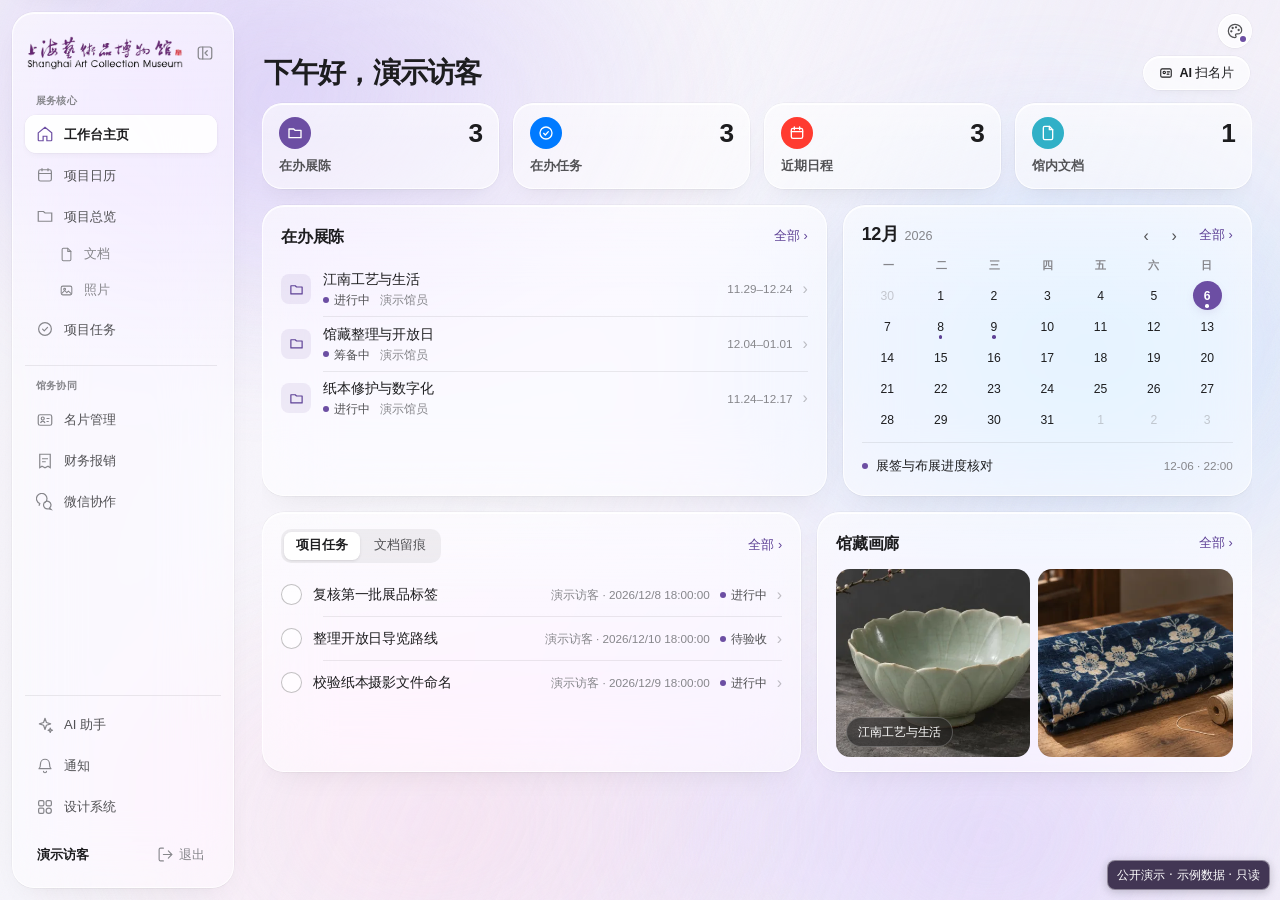
==== commit a3d35112: "Publish museum demo from 896059fff94c" ====
--- a/index.html
+++ b/index.html
@@ -40,12 +40,13 @@
   font: 16px/1.5 system-ui, sans-serif;
 }
 </style>
-    <script data-assistant-url="https://museum-ssistant-ybdmlpgloi.cn-hongkong.fcapp.run/chat">(() => {
+    <script data-assistant-url="https://museum-ssistant-ybdmlpgloi.cn-hongkong.fcapp.run/chat" data-gallery-sizes='{"demo-gallery-archive":162874,"demo-gallery-celadon":80470,"demo-gallery-gallery":107116,"demo-gallery-indigo":139764,"demo-gallery-paper":110536,"demo-gallery-porcelain":83106}'>(() => {
   const assistantUrl = document.currentScript?.dataset.assistantUrl;
+  document.documentElement.dataset.museumPublicDemo = 'true';
   const user = {
-    id: 'public-demo-viewer', name: '演示访客', role: 'member',
+    id: 'public-demo-viewer', name: '演示访客', email: 'visitor@example.invalid', role: 'member', publicDemo: true,
     publicDemoAssistant: assistantUrl ? 'enabled' : 'unavailable',
-    permissions: ['projects:view', 'tasks:view', 'calendar:view', 'documents:view', 'photos:view', 'contacts:view', 'ai:use'],
+    permissions: ['projects:view', 'tasks:view', 'calendar:view', 'documents:view', 'photos:view', 'photos:download', 'contacts:view', 'ai:use'],
   };
   const now = new Date();
   const instant = (days = 0, hour = 10) => {
@@ -97,6 +98,93 @@
     createdAt: instant(-2), updatedAt: instant(-1), uploadedByName: '演示馆员',
     canManage: false, category: { name: '演示资料' },
   }));
+  const photoAssets = [
+    ['celadon', 0, '青瓷莲瓣碗'],
+    ['indigo', 0, '靛蓝印花织物'],
+    ['gallery', 1, '开放日展厅陈列'],
+    ['porcelain', 1, '青花花卉纹盖罐'],
+    ['paper', 2, '纸本摄影工作台'],
+    ['archive', 2, '绫面档案盒'],
+  ];
+  const gallerySizes = JSON.parse(document.currentScript?.dataset.gallerySizes || '{}');
+  const albums = ['器物与织造', '开放日布展记录', '修护与摄影记录'].map((name, index) => ({
+    id: demoId(41 + index), projectId: projects[index].id, parentId: null, depth: 1, version: 1,
+    name, coverPhotoId: 'demo-gallery-' + photoAssets[index * 2][0],
+  }));
+  const photos = photoAssets.map(([slug, index, name], position) => {
+    const id = 'demo-gallery-' + slug;
+    return {
+      id, name: name + '.webp', projectId: projects[index].id, albumId: albums[index].id,
+      version: 1, size: gallerySizes[id], mediaType: 'image/webp',
+      uploadedByName: 'AI 生成 · 演示素材', createdAt: instant(-position - 1),
+    };
+  });
+  albums.forEach((album, index) => { projects[index].coverPhotoId = album.coverPhotoId; });
+
+  const folders = projects.map((item, index) => ({
+    id: demoId(51 + index), projectId: item.id, parentId: null, version: 1,
+    name: ['布展工作稿', '开放日导览资料', '纸本摄影档案'][index],
+    archivedAt: null, childCount: 0, fileCount: 1, path: [],
+  }));
+  documents.push(...folders.map((folder, index) => ({
+    id: demoId(61 + index), projectId: folder.projectId, folderId: folder.id,
+    name: ['借展交接记录.docx', '观众动线复核.xlsx', '纸本取景复核.docx'][index],
+    size: 18800 + index * 920, version: 2, contentRevision: 2,
+    createdAt: instant(-4), updatedAt: instant(-1), uploadedByName: '演示馆员',
+    canManage: false, category: { name: '演示资料' },
+  })));
+
+  const money = (cents) => (cents / 100).toFixed(2);
+  const claims = [
+    [0, '展签样张与校色打样', 38000, 'submitted', -2, '用于展签确认与实物校色。'],
+    [1, '开放日导览图印制', 126000, 'approved', -4, '导览图与现场指引卡，演示记录。'],
+    [2, '档案无酸纸补充', 26800, 'returned', -3, '补充档案整理所用无酸纸。'],
+    [2, '纸本摄影校色卡', 14500, 'draft', -1, '预约拍摄设备前登记的草稿。'],
+  ].map(([index, title, cents, status, offset, note], position) => ({
+    id: demoId(71 + position), ownerId: user.id, ownerName: user.name, projectId: projects[index].id,
+    projectName: projects[index].name, title, amountCents: cents, amount: money(cents),
+    occurredOn: day(offset), note, status, version: status === 'draft' ? 1 : 2,
+    canApprove: false, evidence: [],
+    events: [
+      ...(status !== 'draft' ? [{ actorId: user.id, kind: 'submit', at: instant(offset) }] : []),
+      ...(status === 'approved' || status === 'returned' ? [{
+        actorId: '演示财务', kind: status === 'approved' ? 'approve' : 'return', at: instant(offset + 1),
+        reason: status === 'returned' ? '请补充无酸纸规格和采购数量。' : '金额与申请事项已核对。',
+      }] : []),
+    ],
+  }));
+  const claimsForYear = (query) => claims.filter((row) =>
+    !query.get('year') || row.occurredOn.startsWith(query.get('year') + '-')
+  );
+  const claimSummary = (rows) => ({
+    submittedAmount: money(rows.filter(row => row.status !== 'draft').reduce((sum, row) => sum + row.amountCents, 0)),
+    approvedAmount: money(rows.filter(row => row.status === 'approved').reduce((sum, row) => sum + row.amountCents, 0)),
+    draftCount: rows.filter(row => row.status === 'draft').length,
+    returnedCount: rows.filter(row => row.status === 'returned').length,
+  });
+
+  const dispatch = [{
+    id: demoId(81), parentTaskId: tasks[0].id, batchId: demoId(83), dispatcherId: demoId(84),
+    recipientId: user.id, title: '核对纸本展签编号', body: '对照布展清单校验编号，记录不一致的展品。',
+    dueAt: instant(2), version: 1, progress: 'open', receipt: 'read', overdue: false,
+    readAt: instant(-1), completedAt: null,
+  }, {
+    id: demoId(82), parentTaskId: tasks[3].id, batchId: demoId(85), dispatcherId: demoId(84),
+    recipientId: user.id, title: '回收借展包装尺寸确认表', body: '整理借展机构提供的包装尺寸记录。',
+    dueAt: instant(-1), version: 2, progress: 'done', receipt: 'read', overdue: false,
+    readAt: instant(-3), completedAt: instant(-1),
+  }];
+  const taskRecord = (task) => ({
+    id: 'record-' + task.id, summary: '完成第一轮资料核对',
+    result: '已核对演示资料，待汇总复核意见。', occurredAt: instant(-1),
+    actorName: '演示馆员', contactName: '', channel: '馆内沟通', participants: '展务小组',
+    followUpOn: day(1), nextStep: '回读清单并更新对应项目资料。',
+  });
+  const intakeRows = [
+    { name: photos[0].name, type: '照片', destination: albums[0].name, status: '已归档', href: '#/photos?project=demo-exhibit&photo=' + photos[0].id },
+    { name: documents[5].name, type: '文档', destination: projects[2].name, status: '待复核', href: '#/documents?project=demo-paper&file=' + documents[5].id },
+    { name: photos[2].name, type: '照片', destination: albums[1].name, status: '待归位', href: '#/photos?project=demo-collection&photo=' + photos[2].id },
+  ];
   const contacts = [
     [projects[0], '陈闻舟', '演示借展机构', '展务联络', '借展清单、运输安排和交接时间。'],
     [projects[1], '林知夏', '演示公共教育组', '导览协调', '负责开放日讲解排班与观众集合安排。'],
@@ -186,7 +274,16 @@
         case '/calendar/projects': return json(query.has('cursor') ? [] : projects);
         case '/tasks': return json(scoped(tasks, query));
         case '/calendar': return json(scoped(calendar, query));
-        case '/documents': return json(scoped(documents, query));
+        case '/documents': return json(scoped(documents, query).filter((row) =>
+          query.has('folderId') ? row.folderId === query.get('folderId') : query.get('folder') !== 'none' || !row.folderId
+        ));
+        case '/folders': return json(query.get('archived') || query.has('parentId') ? [] : scoped(folders, query));
+        case '/photos': return json(scoped(photos, query));
+        case '/photos/albums': return json(scoped(albums, query));
+        case '/reimbursements': return json(claimsForYear(query).filter(row => !query.has('status') || row.status === query.get('status')));
+        case '/reimbursements/inbox': return json(claims.filter(row => row.status === 'submitted'));
+        case '/reimbursements/summary': return json(claimSummary(claimsForYear(query)));
+        case '/intake/demo-queue': return json(intakeRows);
         case '/contacts': {
           const search = query.get('search')?.trim().toLowerCase();
           if (query.get('archived') === 'true') return json([]);
@@ -199,10 +296,51 @@
         case '/conversations': return json({ items: [], nextCursor: null });
         case '/contacts/ai/status': return json({ available: false });
         case '/tags': return json({ tags });
-        case '/dispatch/inbox':
+        case '/dispatch/inbox': return json({
+          items: dispatch.filter(row => query.get('filter') === 'past' ? row.progress === 'done' : row.progress === 'open'), nextCursor: null,
+        });
         case '/dispatch/sent': return json({ items: [], nextCursor: null });
+        case '/dispatch/parents': return json({ items: tasks.map(task => ({ id: task.id, name: task.name, projectId: task.projectId })), nextCursor: null });
         case '/me/layout': return json({}, 404);
       }
+      const activity = path.match(/^\/governance\/activity\/(project|file|task|contact|photo)\/([^/]+)$/);
+      if (activity) {
+        const catalogs = { project: projects, file: documents, task: tasks, contact: contacts, photo: photos };
+        const item = catalogs[activity[1]].find(row => row.id === activity[2]);
+        return json(item ? [{
+          id: 'activity-' + item.id, action: 'create', label: '录入演示资料',
+          actorName: '演示馆员', createdAt: item.createdAt || instant(-4), detail: { name: item.name },
+        }] : []);
+      }
+      const mediaTags = path.match(/^\/(photos|contacts)\/([^/]+)\/tags$/);
+      if (mediaTags) {
+        const resource = (mediaTags[1] === 'photos' ? photos : contacts).find(row => row.id === mediaTags[2]);
+        const projectIndex = projects.findIndex(row => row.id === resource?.projectId);
+        return json({ version: 1, tags: projectIndex < 0 ? [] : [tags[projectIndex]] });
+      }
+      const matchingPhoto = photos.find(row => path === '/photos/' + row.id + '/download');
+      if (matchingPhoto) return original('/demo-assets/gallery/' + matchingPhoto.id + '.webp', { signal: init?.signal });
+      const folder = folders.find(row => path === '/folders/' + row.id);
+      if (folder) return json(folder);
+      const claim = claims.find(row => path === '/reimbursements/' + row.id);
+      if (claim) return json(claim);
+      const dispatchDetail = dispatch.find(row => path === '/dispatch/' + row.id);
+      if (dispatchDetail) return json(dispatchDetail);
+      const task = tasks.find(row => path === '/tasks/' + row.id + '/records');
+      if (task) return json([taskRecord(task)]);
+      const boardTask = tasks.find(row => path === '/tasks/' + row.id + '/board');
+      if (boardTask) return json(dispatch.filter(row => row.parentTaskId === boardTask.id).map(row => ({
+        id: row.id, recipientName: user.name, dueAt: row.dueAt, overdue: row.overdue, progress: row.progress,
+      })));
+      if (path === '/tasks/' + tasks[1].id + '/submissions') return json([{
+        id: demoId(91), round: 1, note: '已确认入口集合点与两条备选路线，等候展务组复核。',
+        status: 'submitted', reviewNote: '', submittedByName: '演示访客', submittedAt: instant(-1),
+      }]);
+      const revisions = documents.find(row => path === '/documents/' + row.id + '/revisions');
+      if (revisions) return json(Array.from({ length: revisions.version }, (_, index) => ({
+        id: revisions.id + '-v' + (index + 1), number: index + 1, name: revisions.name, size: revisions.size,
+        uploadedByName: '演示馆员', createdAt: index === 0 ? revisions.createdAt : revisions.updatedAt,
+      })).reverse());
       const projectPath = path.match(/^\/projects\/([^/]+)(\/tags)?$/);
       if (projectPath) {
         const index = projects.findIndex(row => row.id === projectPath[1]);
@@ -230,7 +368,7 @@
   }, true);
 })();
 </script>
-    <script type="module" crossorigin src="/assets/museum-ByUChH5J.js"></script>
+    <script type="module" crossorigin src="/assets/museum-BgvrBwao.js"></script>
     <link rel="stylesheet" crossorigin href="/assets/museum-hmUdjqKe.css">
   </head>
   <body>
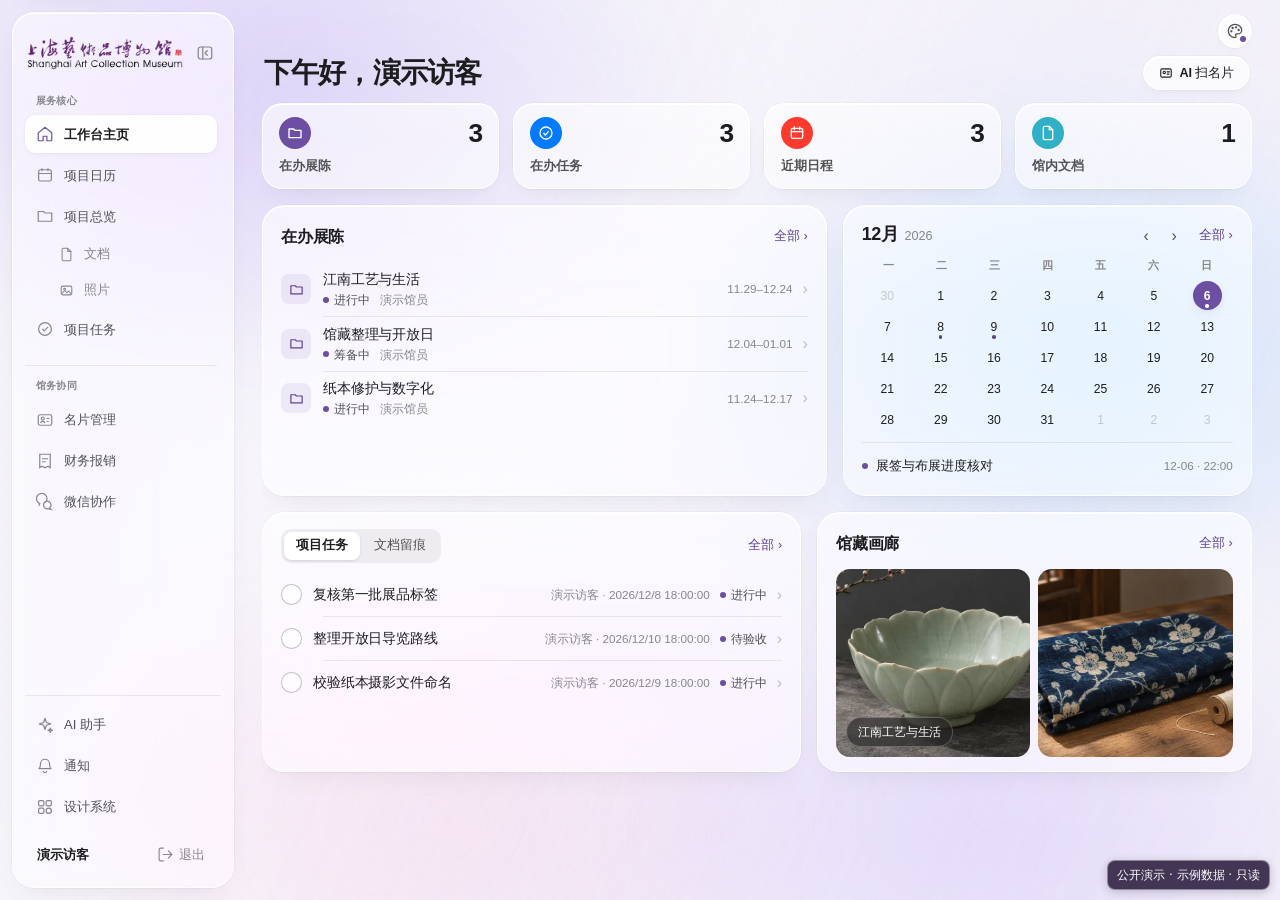
==== commit 8520acd2: "Publish museum demo from 0d1e6e7a9cd3" ====
--- a/index.html
+++ b/index.html
@@ -98,6 +98,13 @@
     createdAt: instant(-2), updatedAt: instant(-1), uploadedByName: '演示馆员',
     canManage: false, category: { name: '演示资料' },
   }));
+  const legacyDocument = {
+    id: demoId(65), projectId: null, folderId: null, name: '历届开放日接待流程（存档）.pdf',
+    version: 1, contentRevision: 1, size: 48320, createdAt: instant(-40), updatedAt: instant(-30),
+    uploadedByName: '演示档案员', canManage: false, isLocked: true, lockedAt: instant(-30),
+    category: { name: '历史档案' },
+  };
+
   const photoAssets = [
     ['celadon', 0, '青瓷莲瓣碗'],
     ['indigo', 0, '靛蓝印花织物'],
@@ -133,6 +140,17 @@
     createdAt: instant(-4), updatedAt: instant(-1), uploadedByName: '演示馆员',
     canManage: false, category: { name: '演示资料' },
   })));
+
+  const archivedFolder = {
+    id: demoId(54), name: '初版展签 · 历史归档', projectId: projects[0].id, parentId: null,
+    version: 2, archivedAt: instant(-5), childCount: 0, fileCount: 1, path: [],
+  };
+  documents.push({
+    id: demoId(64), projectId: projects[0].id, folderId: archivedFolder.id,
+    name: '首轮展签校对稿.docx', size: 19600, version: 1, contentRevision: 1,
+    createdAt: instant(-8), updatedAt: instant(-5), uploadedByName: '演示档案员',
+    canManage: false, category: { name: '历史档案' },
+  });
 
   const money = (cents) => (cents / 100).toFixed(2);
   const claims = [
@@ -174,6 +192,13 @@
     dueAt: instant(-1), version: 2, progress: 'done', receipt: 'read', overdue: false,
     readAt: instant(-3), completedAt: instant(-1),
   }];
+  const sentDispatch = {
+    id: demoId(86), parentTaskId: tasks[2].id, batchId: demoId(87), dispatcherId: user.id,
+    recipientId: demoId(84), recipientName: '演示摄影员',
+    title: '复查第二批纸本档案命名', body: '按藏品编号与正反面标记复核相片文件名。',
+    dueAt: instant(3), version: 1, progress: 'open', receipt: 'read', overdue: false,
+    readAt: instant(-1), completedAt: null,
+  };
   const taskRecord = (task) => ({
     id: 'record-' + task.id, summary: '完成第一轮资料核对',
     result: '已核对演示资料，待汇总复核意见。', occurredAt: instant(-1),
@@ -274,10 +299,10 @@
         case '/calendar/projects': return json(query.has('cursor') ? [] : projects);
         case '/tasks': return json(scoped(tasks, query));
         case '/calendar': return json(scoped(calendar, query));
-        case '/documents': return json(scoped(documents, query).filter((row) =>
+        case '/documents': return json((query.get('scope') === 'legacy' ? [legacyDocument] : scoped(documents, query)).filter((row) =>
           query.has('folderId') ? row.folderId === query.get('folderId') : query.get('folder') !== 'none' || !row.folderId
         ));
-        case '/folders': return json(query.get('archived') || query.has('parentId') ? [] : scoped(folders, query));
+        case '/folders': return json(query.has('parentId') ? [] : scoped(query.get('archived') ? [archivedFolder] : folders, query));
         case '/photos': return json(scoped(photos, query));
         case '/photos/albums': return json(scoped(albums, query));
         case '/reimbursements': return json(claimsForYear(query).filter(row => !query.has('status') || row.status === query.get('status')));
@@ -299,7 +324,7 @@
         case '/dispatch/inbox': return json({
           items: dispatch.filter(row => query.get('filter') === 'past' ? row.progress === 'done' : row.progress === 'open'), nextCursor: null,
         });
-        case '/dispatch/sent': return json({ items: [], nextCursor: null });
+        case '/dispatch/sent': return json({ items: [sentDispatch], nextCursor: null });
         case '/dispatch/parents': return json({ items: tasks.map(task => ({ id: task.id, name: task.name, projectId: task.projectId })), nextCursor: null });
         case '/me/layout': return json({}, 404);
       }
@@ -320,23 +345,23 @@
       }
       const matchingPhoto = photos.find(row => path === '/photos/' + row.id + '/download');
       if (matchingPhoto) return original('/demo-assets/gallery/' + matchingPhoto.id + '.webp', { signal: init?.signal });
-      const folder = folders.find(row => path === '/folders/' + row.id);
+      const folder = [...folders, archivedFolder].find(row => path === '/folders/' + row.id);
       if (folder) return json(folder);
       const claim = claims.find(row => path === '/reimbursements/' + row.id);
       if (claim) return json(claim);
-      const dispatchDetail = dispatch.find(row => path === '/dispatch/' + row.id);
+      const dispatchDetail = [...dispatch, sentDispatch].find(row => path === '/dispatch/' + row.id);
       if (dispatchDetail) return json(dispatchDetail);
       const task = tasks.find(row => path === '/tasks/' + row.id + '/records');
       if (task) return json([taskRecord(task)]);
       const boardTask = tasks.find(row => path === '/tasks/' + row.id + '/board');
-      if (boardTask) return json(dispatch.filter(row => row.parentTaskId === boardTask.id).map(row => ({
-        id: row.id, recipientName: user.name, dueAt: row.dueAt, overdue: row.overdue, progress: row.progress,
+      if (boardTask) return json([...dispatch, sentDispatch].filter(row => row.parentTaskId === boardTask.id).map(row => ({
+        id: row.id, recipientName: row.recipientName || user.name, dueAt: row.dueAt, overdue: row.overdue, progress: row.progress,
       })));
       if (path === '/tasks/' + tasks[1].id + '/submissions') return json([{
         id: demoId(91), round: 1, note: '已确认入口集合点与两条备选路线，等候展务组复核。',
         status: 'submitted', reviewNote: '', submittedByName: '演示访客', submittedAt: instant(-1),
       }]);
-      const revisions = documents.find(row => path === '/documents/' + row.id + '/revisions');
+      const revisions = [...documents, legacyDocument].find(row => path === '/documents/' + row.id + '/revisions');
       if (revisions) return json(Array.from({ length: revisions.version }, (_, index) => ({
         id: revisions.id + '-v' + (index + 1), number: index + 1, name: revisions.name, size: revisions.size,
         uploadedByName: '演示馆员', createdAt: index === 0 ? revisions.createdAt : revisions.updatedAt,
@@ -368,7 +393,7 @@
   }, true);
 })();
 </script>
-    <script type="module" crossorigin src="/assets/museum-BgvrBwao.js"></script>
+    <script type="module" crossorigin src="/assets/museum-BAd7mPo8.js"></script>
     <link rel="stylesheet" crossorigin href="/assets/museum-hmUdjqKe.css">
   </head>
   <body>
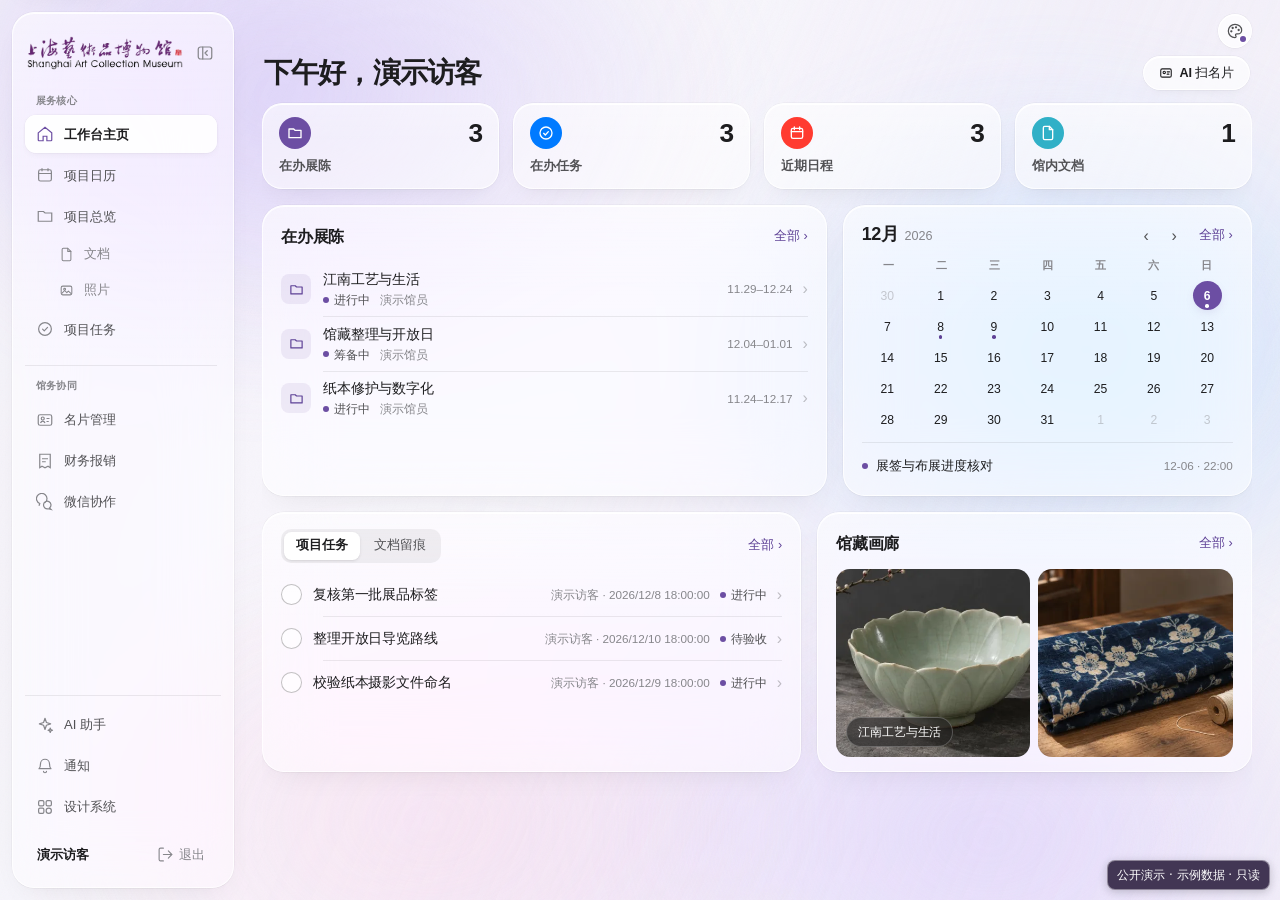
==== commit 1df3a7bb: "Publish museum demo from 460a58e606a9" ====
--- a/index.html
+++ b/index.html
@@ -40,7 +40,7 @@
   font: 16px/1.5 system-ui, sans-serif;
 }
 </style>
-    <script data-assistant-url="https://museum-ssistant-ybdmlpgloi.cn-hongkong.fcapp.run/chat" data-gallery-sizes='{"demo-gallery-archive":162874,"demo-gallery-celadon":80470,"demo-gallery-gallery":107116,"demo-gallery-indigo":139764,"demo-gallery-paper":110536,"demo-gallery-porcelain":83106}'>(() => {
+    <script data-assistant-url="https://museum-t-stream-jjqkxxwwrh.cn-hongkong.fcapp.run/chat" data-gallery-sizes='{"demo-gallery-archive":162874,"demo-gallery-celadon":80470,"demo-gallery-gallery":107116,"demo-gallery-indigo":139764,"demo-gallery-paper":110536,"demo-gallery-porcelain":83106}'>(() => {
   const assistantUrl = document.currentScript?.dataset.assistantUrl;
   document.documentElement.dataset.museumPublicDemo = 'true';
   const user = {
@@ -270,6 +270,7 @@
         signal: init?.signal,
         body: JSON.stringify({
           message: body?.message,
+          stream: body?.stream === true,
           mode: body?.capability === 'translation' ? 'translation' : 'assistant',
           context: body?.capability === 'translation' ? '' : selectedContext,
         }),
@@ -393,7 +394,7 @@
   }, true);
 })();
 </script>
-    <script type="module" crossorigin src="/assets/museum-BAd7mPo8.js"></script>
+    <script type="module" crossorigin src="/assets/museum-DS9e-erM.js"></script>
     <link rel="stylesheet" crossorigin href="/assets/museum-hmUdjqKe.css">
   </head>
   <body>
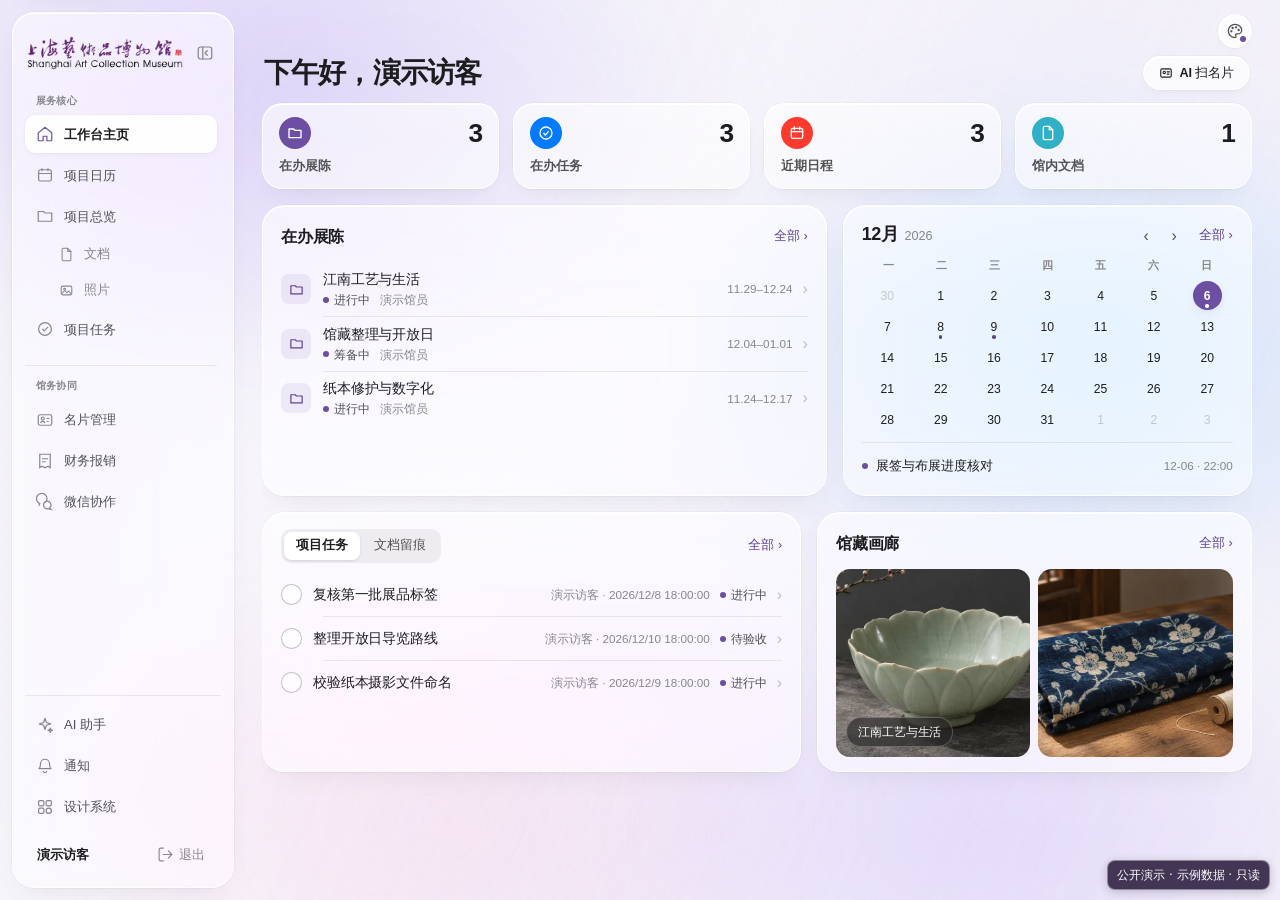
==== commit e795c852: "Publish museum demo from 26037f7defe6" ====
--- a/index.html
+++ b/index.html
@@ -40,13 +40,13 @@
   font: 16px/1.5 system-ui, sans-serif;
 }
 </style>
-    <script data-assistant-url="https://museum-t-stream-jjqkxxwwrh.cn-hongkong.fcapp.run/chat" data-gallery-sizes='{"demo-gallery-archive":162874,"demo-gallery-celadon":80470,"demo-gallery-gallery":107116,"demo-gallery-indigo":139764,"demo-gallery-paper":110536,"demo-gallery-porcelain":83106}'>(() => {
+    <script data-assistant-url="https://museum-t-stream-jjqkxxwwrh.cn-hongkong.fcapp.run/chat" data-gallery-sizes='{"demo-gallery-archive":162874,"demo-gallery-celadon":80470,"demo-gallery-gallery":107116,"demo-gallery-indigo":139764,"demo-gallery-paper":110536,"demo-gallery-porcelain":83106}' data-document-sizes='{"10000000-0000-4000-8000-000000000061-preview.pdf":23145,"10000000-0000-4000-8000-000000000061-v1.docx":37784,"10000000-0000-4000-8000-000000000061-v2.docx":37803,"10000000-0000-4000-8000-000000000062-preview.pdf":29930,"10000000-0000-4000-8000-000000000062-v1.xlsx":6565,"10000000-0000-4000-8000-000000000062-v2.xlsx":6557,"10000000-0000-4000-8000-000000000063-preview.pdf":22718,"10000000-0000-4000-8000-000000000063-v1.docx":37657,"10000000-0000-4000-8000-000000000063-v2.docx":37691,"10000000-0000-4000-8000-000000000064-preview.pdf":23382,"10000000-0000-4000-8000-000000000064-v1.docx":37710,"10000000-0000-4000-8000-000000000065-v1.pdf":22969,"demo-file-1-preview.pdf":30061,"demo-file-1-v1.docx":37970,"demo-file-2-preview.pdf":29118,"demo-file-2-v1.xlsx":6491,"demo-file-3-v1.pdf":23274,"demo-file-4-v1.pdf":22141,"demo-file-5-preview.pdf":28717,"demo-file-5-v1.xlsx":6441,"demo-file-6-preview.pdf":24262,"demo-file-6-v1.docx":37800}'>(() => {
   const assistantUrl = document.currentScript?.dataset.assistantUrl;
   document.documentElement.dataset.museumPublicDemo = 'true';
   const user = {
     id: 'public-demo-viewer', name: '演示访客', email: 'visitor@example.invalid', role: 'member', publicDemo: true,
     publicDemoAssistant: assistantUrl ? 'enabled' : 'unavailable',
-    permissions: ['projects:view', 'tasks:view', 'calendar:view', 'documents:view', 'photos:view', 'photos:download', 'contacts:view', 'ai:use'],
+    permissions: ['projects:view', 'tasks:view', 'calendar:view', 'documents:view', 'documents:download', 'photos:view', 'photos:download', 'contacts:view', 'ai:use'],
   };
   const now = new Date();
   const instant = (days = 0, hour = 10) => {
@@ -87,20 +87,20 @@
     ownerName: '演示馆员', participants: [], remindMinutes: null, contactName: null,
   }));
   const documents = [
-    ['demo-file-1', projects[0].id, '展签校对稿.docx', 18472],
-    ['demo-file-2', projects[0].id, '借展物件清单.xlsx', 58030],
-    ['demo-file-3', projects[1].id, '馆藏开放日导览.pdf', 242016],
-    ['demo-file-4', null, '馆务工作说明.pdf', 55296],
-    ['demo-file-5', projects[2].id, '纸本摄影索引.xlsx', 35749],
-    ['demo-file-6', projects[2].id, '纸本状况登记表.docx', 20734],
-  ].map(([id, projectId, name, size]) => ({
-    id, projectId, name, size, folderId: null, version: 1, contentRevision: 1,
+    ['demo-file-1', projects[0].id, '展签校对稿.docx'],
+    ['demo-file-2', projects[0].id, '借展物件清单.xlsx'],
+    ['demo-file-3', projects[1].id, '馆藏开放日导览.pdf'],
+    ['demo-file-4', null, '馆务工作说明.pdf'],
+    ['demo-file-5', projects[2].id, '纸本摄影索引.xlsx'],
+    ['demo-file-6', projects[2].id, '纸本状况登记表.docx'],
+  ].map(([id, projectId, name]) => ({
+    id, projectId, name, folderId: null, version: 1, contentRevision: 1,
     createdAt: instant(-2), updatedAt: instant(-1), uploadedByName: '演示馆员',
     canManage: false, category: { name: '演示资料' },
   }));
   const legacyDocument = {
     id: demoId(65), projectId: null, folderId: null, name: '历届开放日接待流程（存档）.pdf',
-    version: 1, contentRevision: 1, size: 48320, createdAt: instant(-40), updatedAt: instant(-30),
+    version: 1, contentRevision: 1, createdAt: instant(-40), updatedAt: instant(-30),
     uploadedByName: '演示档案员', canManage: false, isLocked: true, lockedAt: instant(-30),
     category: { name: '历史档案' },
   };
@@ -136,7 +136,7 @@
   documents.push(...folders.map((folder, index) => ({
     id: demoId(61 + index), projectId: folder.projectId, folderId: folder.id,
     name: ['借展交接记录.docx', '观众动线复核.xlsx', '纸本取景复核.docx'][index],
-    size: 18800 + index * 920, version: 2, contentRevision: 2,
+    version: 2, contentRevision: 2,
     createdAt: instant(-4), updatedAt: instant(-1), uploadedByName: '演示馆员',
     canManage: false, category: { name: '演示资料' },
   })));
@@ -147,10 +147,22 @@
   };
   documents.push({
     id: demoId(64), projectId: projects[0].id, folderId: archivedFolder.id,
-    name: '首轮展签校对稿.docx', size: 19600, version: 1, contentRevision: 1,
+    name: '首轮展签校对稿.docx', version: 1, contentRevision: 1,
     createdAt: instant(-8), updatedAt: instant(-5), uploadedByName: '演示档案员',
     canManage: false, category: { name: '历史档案' },
   });
+  const documentSizes = JSON.parse(document.currentScript?.dataset.documentSizes || '{}');
+  const documentAsset = (name) => '/demo-assets/documents/' + name;
+  const documentVersion = (row, number) => {
+    const name = row.id + '-v' + number + row.name.slice(row.name.lastIndexOf('.'));
+    return { size: documentSizes[name], demoDownload: documentAsset(name) };
+  };
+  const allDocuments = [...documents, legacyDocument];
+  for (const row of allDocuments) {
+    Object.assign(row, documentVersion(row, row.contentRevision));
+    const preview = row.id + '-preview.pdf';
+    if (documentSizes[preview]) row.demoPreview = documentAsset(preview);
+  }
 
   const money = (cents) => (cents / 100).toFixed(2);
   const claims = [
@@ -362,9 +374,19 @@
         id: demoId(91), round: 1, note: '已确认入口集合点与两条备选路线，等候展务组复核。',
         status: 'submitted', reviewNote: '', submittedByName: '演示访客', submittedAt: instant(-1),
       }]);
-      const revisions = [...documents, legacyDocument].find(row => path === '/documents/' + row.id + '/revisions');
-      if (revisions) return json(Array.from({ length: revisions.version }, (_, index) => ({
-        id: revisions.id + '-v' + (index + 1), number: index + 1, name: revisions.name, size: revisions.size,
+      const document = allDocuments.find(row => path === '/documents/' + row.id + '/download');
+      if (document) {
+        const response = await original(document.demoDownload, { signal: init?.signal });
+        if (!response.ok) return response;
+        const headers = new Headers(response.headers);
+        headers.set('x-museum-file-version', String(document.version));
+        headers.set('content-length', String(document.size));
+        return new Response(response.body, { headers });
+      }
+      const revisions = allDocuments.find(row => path === '/documents/' + row.id + '/revisions');
+      if (revisions) return json(Array.from({ length: revisions.contentRevision }, (_, index) => ({
+        id: revisions.id + '-v' + (index + 1), number: index + 1, name: revisions.name,
+        ...documentVersion(revisions, index + 1),
         uploadedByName: '演示馆员', createdAt: index === 0 ? revisions.createdAt : revisions.updatedAt,
       })).reverse());
       const projectPath = path.match(/^\/projects\/([^/]+)(\/tags)?$/);
@@ -389,13 +411,13 @@
     if (url.origin !== location.origin && ['127.0.0.1', 'localhost'].includes(url.hostname) ||
         url.origin === location.origin && url.pathname.startsWith('/api/')) {
       event.preventDefault();
-      document.querySelector('#museum-demo-label').textContent = '演示版 · 文件编辑和下载未开放';
+      document.querySelector('#museum-demo-label').textContent = '演示版 · 此操作仅在正式工作台开放';
     }
   }, true);
 })();
 </script>
-    <script type="module" crossorigin src="/assets/museum-DS9e-erM.js"></script>
-    <link rel="stylesheet" crossorigin href="/assets/museum-hmUdjqKe.css">
+    <script type="module" crossorigin src="/assets/museum-CbN3d7A5.js"></script>
+    <link rel="stylesheet" crossorigin href="/assets/museum-CgwbLyJX.css">
   </head>
   <body>
     <div id="root">
--- a/assets/museum-CgwbLyJX.css
+++ b/assets/museum-CgwbLyJX.css
@@ -0,0 +1 @@
+._boot_so0he_3{--dsh-boot-label-primary: #0f1115;--dsh-boot-label-secondary: #61666b;--dsh-boot-label-tertiary: #81858c;--dsh-boot-border: rgb(0 0 0 / 10%);--dsh-boot-brand: #0f1115;height:100%;display:grid;place-items:center;background:var(--dsw-alias-bg-base, var(--dsh-boot-bg, Canvas))}body[data-ds-dark-theme] ._boot_so0he_3{--dsh-boot-label-primary: #f9fafb;--dsh-boot-label-secondary: #cfd3d6;--dsh-boot-label-tertiary: #adb2b8;--dsh-boot-border: rgb(255 255 255 / 12%);--dsh-boot-brand: #f9fafb}._card_so0he_24{display:flex;flex-direction:column;align-items:center;gap:16px}._wordmark_so0he_31{font-size:16px;line-height:24px;font-weight:600;letter-spacing:.08em;color:var(--dsw-alias-label-primary, var(--dsh-boot-label-primary))}._hint_so0he_39{font-size:12px;line-height:18px;color:var(--dsw-alias-label-tertiary, var(--dsh-boot-label-tertiary))}._spinner_so0he_45{position:relative;width:20px;height:20px;border-radius:50%;corner-shape:round;border:2px solid var(--dsw-alias-border-l2, var(--dsh-boot-border));animation:_spin_so0he_45 .8s linear infinite}._spinner_so0he_45:after{content:"";position:absolute;top:-2px;right:-2px;bottom:-2px;left:-2px;border-radius:50%;corner-shape:round;background:conic-gradient(var(--dsw-alias-brand-primary, var(--dsh-boot-brand)) var(--dsh-boot-arc, 72deg),transparent 0);-webkit-mask:radial-gradient(farthest-side,transparent calc(100% - 2px),#000 0);mask:radial-gradient(farthest-side,transparent calc(100% - 2px),#000 0)}@keyframes _spin_so0he_45{to{transform:rotate(360deg)}}._failed_so0he_73{max-width:480px;display:flex;flex-direction:column;gap:8px}._failedTitle_so0he_80{font-size:14px;line-height:22px;font-weight:600;color:var(--dsw-alias-label-primary, var(--dsh-boot-label-primary))}._failedItem_so0he_87{font-family:var( --ds-font-family-code, "SF Mono", "JetBrains Mono", "Fira Code", Consolas, "Liberation Mono", Menlo, Courier, "PingFang SC", "Microsoft YaHei" );font-size:12px;line-height:18px;color:var(--dsw-alias-label-secondary, var(--dsh-boot-label-secondary));white-space:pre-wrap}._wrap_1e922_1{display:inline-flex;align-items:center;gap:6px;height:32px;padding:0 8px;border:.5px solid var(--dsw-alias-border-l4);border-radius:var(--dsw-radius-md);background:var(--dsw-alias-bg-layer-1)}._wrap_1e922_1:focus-within{border-color:var(--dsw-alias-state-business-primary)}._icon_1e922_16{display:inline-flex;width:16px;height:16px;align-items:center;justify-content:center;color:var(--dsw-alias-label-tertiary)}._input_1e922_25{flex:1;min-width:0;border:none;outline:none;background:transparent;font-size:14px;line-height:22px;color:var(--dsw-alias-label-primary)}._input_1e922_25::placeholder{color:var(--dsw-alias-label-tertiary)}@media(pointer:coarse){._input_1e922_25{font-size:16px}}._button_1ulci_2{box-sizing:border-box;display:inline-flex;align-items:center;justify-content:center;gap:4px;border:none;border-radius:var(--dsw-radius-md);cursor:pointer;font-size:14px;line-height:22px;color:var(--dsw-alias-label-primary);background:transparent;padding:0 14px}._button_1ulci_2:disabled{cursor:not-allowed;opacity:.4}._md_1ulci_23{height:36px}._sm_1ulci_28{height:28px;font-size:12px;line-height:18px;padding:0 10px;border-radius:var(--dsw-radius-sm)}._primary_1ulci_36{background:var(--dsw-alias-button-primary-fill);color:var(--dsw-alias-label-primary-foreground)}@media(hover:hover){._primary_1ulci_36:hover:not(:disabled){background:var(--dsw-alias-button-primary-hover)}._ghost_1ulci_46:hover:not(:disabled){background:var(--dsw-alias-interactive-bg-hover)}}._ghost_1ulci_46:active:not(:disabled){background:var(--dsw-alias-interactive-bg-active)}._outline_1ulci_56{border:.5px solid transparent;background:transparent;box-shadow:inset 0 0 0 var(--dsh-hairline-width, .5px) var(--dsh-button-outline-color, var(--dsw-alias-border-l3))}@media(hover:hover){._outline_1ulci_56:hover:not(:disabled){background:var(--dsw-alias-interactive-bg-hover)}}._toolbar_1ulci_68{background:var(--dsw-alias-button-tool-bar-fill)}@media(hover:hover){._toolbar_1ulci_68:hover:not(:disabled){background:var(--dsw-alias-button-tool-bar-hover)}}._icon_1ulci_78{display:inline-flex;width:16px;height:16px;align-items:center;justify-content:center}._field_1m7ie_1{flex:none;display:flex;align-items:center;gap:6px;width:100%;height:calc(var(--dsh-search-field-height, 32px) + 3px + .5px);margin:0;margin-block-end:3px;padding:0 8px 3px;box-sizing:border-box;border-block-end:.5px solid var(--dsw-alias-border-l2);background:transparent;cursor:text;color:var(--dsw-alias-label-tertiary);overflow:hidden}._leading_1m7ie_19,._clear_1m7ie_20{flex:none;display:inline-flex;align-items:center;justify-content:center;border:none;border-radius:var(--dsw-radius-sm);padding:0;background:transparent}._leading_1m7ie_19{width:14px;color:var(--dsw-alias-menu-icon)}._clear_1m7ie_20{cursor:pointer;width:24px;height:24px;color:var(--dsw-alias-label-secondary)}._clear_1m7ie_20:focus-visible{outline:var(--dsw-focus-ring-width) solid var(--dsw-focus-ring-color, var(--dsw-alias-state-business-primary));outline-offset:-2px}@media(hover:hover){._clear_1m7ie_20:hover{background:var(--dsw-alias-interactive-bg-hover)}}._input_1m7ie_54{flex:1;width:0;min-width:0;border:none;outline:none;background:transparent;margin:0;padding:0;font-size:13px;line-height:20px;color:var(--dsw-alias-label-primary)}._input_1m7ie_54::placeholder{color:var(--dsw-alias-label-tertiary)}@media(pointer:coarse){._input_1m7ie_54{font-size:16px}}.schedule-page>header,.schedule-tools,.schedule-tools>div,.schedule-form footer{display:flex;align-items:center;justify-content:space-between;gap:.75rem;flex-wrap:wrap}.schedule-page>header p{margin:.25rem 0 0}.schedule-tools{margin-bottom:1rem;align-items:end}.schedule-tools>div{gap:.3rem}.schedule-tools label,.schedule-form label{display:grid;gap:.3rem;min-width:0}.schedule-page input:not([type=checkbox],.museum-input>input,.museum-search>input,[data-search-field]>input),.schedule-page select,.schedule-form input:not([type=checkbox],.museum-input>input),.schedule-form select{color:inherit;background:var(--paper);border:1px solid var(--line);border-radius:var(--radius-control);min-height:var(--control-height);padding:.5rem .75rem;min-width:0;max-width:100%;font:inherit}.schedule-page .schedule-entry{display:grid;grid-template-columns:minmax(0,1fr) auto;gap:.25rem .75rem}.schedule-entry time{grid-column:1;font-variant-numeric:tabular-nums}.schedule-entry strong{grid-column:1}.schedule-entry>:last-child{grid-column:2;grid-row:1 / span 2}.schedule-entry strong,.schedule-details dd{overflow-wrap:anywhere}.schedule-form fieldset{border:0;padding:0;display:grid;gap:.7rem;min-width:0}.schedule-form details,.schedule-form footer{margin:.8rem 0}.schedule-form .schedule-check{display:flex;align-items:center;gap:.4rem}.schedule-details{display:block}.schedule-details>div{display:grid;grid-template-columns:5.5em minmax(0,1fr);gap:1rem;margin:.5rem 0}.schedule-details dd{margin:0}@media(max-width:600px){.schedule-tools>label{width:100%}.schedule-form input,.schedule-form select{font-size:16px}.schedule-page .panel{min-width:0}.schedule-page .entry{display:grid;grid-template-columns:minmax(0,1fr) auto}.schedule-page .month button{min-width:0}.schedule-details>div{gap:.4rem}}@media(max-width:360px)and (max-height:640px){.schedule-page dialog[aria-label=日程详情] .dialog-body{--heading-inset: 1rem}.schedule-page .schedule-details>div{margin:.25rem 0}}.schedule-week{min-width:0}.schedule-week>p{font-size:.875rem}.schedule-nav-bar{align-items:center;padding-top:.75rem;border-top:1px solid var(--line)}.schedule-periods a[data-cal-hue="0"]{background:#7c72d624;color:#3e3484}.schedule-periods a[data-cal-hue="1"]{background:#d9775729;color:#8c3d22}.schedule-periods a[data-cal-hue="2"]{background:#388e7226;color:#1c5c48}.schedule-periods a[data-cal-hue="3"]{background:#d9982c29;color:#7c520d}.schedule-periods a[data-cal-hue="4"]{background:#4a86d826;color:#1f4f8e}[data-appearance=dark] .schedule-periods a[data-cal-hue="0"]{background:#9b87f53d;color:#eae6ff}[data-appearance=dark] .schedule-periods a[data-cal-hue="1"]{background:#eb8a6a3d;color:#ffe2d6}[data-appearance=dark] .schedule-periods a[data-cal-hue="2"]{background:#38bd9438;color:#c6f7e4}[data-appearance=dark] .schedule-periods a[data-cal-hue="3"]{background:#f5b84838;color:#ffebc2}[data-appearance=dark] .schedule-periods a[data-cal-hue="4"]{background:#68a8f83d;color:#d6e8ff}.schedule-period-heading{font-size:1.0625rem;font-weight:500;color:var(--ink);font-variant-numeric:tabular-nums}.schedule-nav-controls,.schedule-step-group{display:flex;align-items:center;flex-wrap:wrap;gap:.375rem}.schedule-week-scroll{overflow:auto;max-height:min(68vh,680px);padding-bottom:12px;border:0;border-radius:0;background:transparent;scrollbar-width:thin;scrollbar-color:var(--card-edge) transparent}.schedule-week-grid{display:grid;grid-template-columns:48px var(--columns)}.schedule-week-head,.schedule-week-all,.schedule-week-hours{grid-column:1/-1;display:grid;grid-template-columns:subgrid}.ios-cal-toolbar{display:flex;align-items:center;justify-content:space-between;flex-wrap:wrap;gap:10px 16px;margin-bottom:18px;padding:8px 14px 8px 18px;border-radius:22px;border:1px solid color-mix(in srgb,#ffffff calc(var(--gw-edge, .84) * 86%),transparent);background:linear-gradient(160deg,color-mix(in srgb,#ffffff calc(var(--gw-edge, .84) * 54%),transparent),transparent 55%),color-mix(in srgb,var(--gw-surface, #ffffff) calc(var(--gw-opacity, .48) * 100%),transparent);box-shadow:inset 1px 1px 1px color-mix(in srgb,#ffffff calc(var(--gw-edge, .84) * 92%),transparent),0 12px 28px -16px var(--card-shadow);backdrop-filter:blur(var(--gw-blur, 24px)) saturate(var(--gw-sat, 1.38));-webkit-backdrop-filter:blur(var(--gw-blur, 24px)) saturate(var(--gw-sat, 1.38))}[data-appearance=dark] .ios-cal-toolbar{border-color:#ffffff24;background:color-mix(in srgb,var(--gw-surface, #1b1b24) 78%,transparent);box-shadow:inset 0 1px #ffffff29,0 16px 36px -14px #00000085}.ios-cal-left{display:flex;align-items:center;flex-wrap:wrap;gap:10px 14px;min-width:0}.ios-cal-title{margin:0;font-family:var(--c-sans);font-size:clamp(1.4rem,2vw,1.7rem);font-weight:700;letter-spacing:-.03em;font-variant-numeric:tabular-nums;color:var(--ink);line-height:1.15}.ios-cal-scope{font-size:.84375rem;font-weight:500;color:var(--ink-muted)}.ios-cal-step-group{display:inline-flex;align-items:center;gap:2px;padding:3px;border-radius:999px;background:#ffffffa3;border:1px solid rgb(255 255 255 / .9);box-shadow:0 4px 12px -8px var(--card-shadow),0 0 0 1px var(--gw-line)}.ios-cal-icon-btn{display:inline-grid;place-items:center;width:28px;height:28px;border-radius:50%;font-size:1.1rem;color:var(--ink-secondary);transition:background-color .13s ease-out,color .13s ease-out}.ios-cal-today{height:28px;padding:0 11px;border-radius:999px;font-size:.8125rem;font-weight:600;color:var(--accent-text);transition:background-color .13s ease-out}@media(hover:hover){.ios-cal-icon-btn:hover,.ios-cal-today:hover{background:var(--accent-soft-bg);color:var(--accent)}}.ios-cal-right{display:flex;align-items:center;gap:10px}.ios-cal-add{display:inline-grid;place-items:center;width:36px;height:36px;flex:none;border-radius:50%;background:var(--accent);color:#fff;box-shadow:0 8px 18px -8px var(--hero-shadow);transition:transform .15s ease-out,filter .14s ease-out}@media(hover:hover){.ios-cal-add:hover{transform:scale(1.06);filter:brightness(1.06)}}.schedule-week-head{position:sticky;top:0;z-index:3;background:#ffffffe0;-webkit-backdrop-filter:blur(14px);backdrop-filter:blur(14px);border-bottom:1px solid var(--hairline)}.schedule-week-head>*,.schedule-week-all>*,.schedule-week-day{border:0;border-right:1px solid rgb(32 24 44 / .055)}.schedule-week-head button,.schedule-week-picker button{position:relative;display:flex;flex-direction:column;align-items:center;justify-content:center;gap:3px;min-height:56px;padding:6px 4px;background:transparent;color:inherit;cursor:pointer}.ios-day-wk{font-size:.72rem;font-weight:550;color:var(--ink-muted);line-height:1}.ios-day-num{display:inline-grid;place-items:center;width:30px;height:30px;border-radius:50%;font-size:.9375rem;font-weight:600;font-variant-numeric:tabular-nums;color:var(--ink);transition:background-color .14s ease-out,color .14s ease-out}.schedule-week-head button[aria-current=date] .ios-day-wk,.schedule-week-picker button[aria-current=date] .ios-day-wk{color:var(--accent-text);font-weight:650}.schedule-week-head button[aria-current=date]:not([aria-pressed=true]) .ios-day-num,.schedule-week-picker button[aria-current=date]:not([aria-pressed=true]) .ios-day-num{background:var(--accent-soft-bg);color:var(--accent-text);font-weight:700}.schedule-week-head button[aria-pressed=true] .ios-day-num,.schedule-week-picker button[aria-pressed=true] .ios-day-num{background:var(--accent);color:#fff;font-weight:700;box-shadow:0 6px 14px -4px var(--hero-shadow)}@media(hover:hover){.schedule-week-head button:hover:not([aria-pressed=true]) .ios-day-num,.schedule-week-picker button:hover:not([aria-pressed=true]) .ios-day-num{background:var(--accent-soft-bg)}}.schedule-month button{background:transparent!important;border-radius:14px}.ios-month-num{display:inline-grid;place-items:center;width:30px;height:30px;border-radius:50%;font-variant-numeric:tabular-nums;font-weight:550;transition:background-color .14s ease-out,color .14s ease-out}.schedule-month button[aria-current=date]:not([aria-pressed=true]) .ios-month-num{background:var(--accent-soft-bg);color:var(--accent-text);font-weight:700}.schedule-month button[aria-pressed=true] .ios-month-num{background:var(--accent);color:#fff;font-weight:700;box-shadow:0 6px 14px -4px var(--hero-shadow)}.schedule-month button[data-overdue=true] .ios-month-num{color:#dc2626;font-weight:700}.schedule-month button[data-overdue=true][aria-pressed=true] .ios-month-num{background:#dc2626;color:#fff}.cal-day-dots{display:inline-flex;align-items:center;justify-content:center;gap:4px;min-height:8px}.cal-dot-project,.cal-dot-event,.cal-dot-task{display:inline-block;width:6px;height:6px;border-radius:50%}.cal-dot-project{background:var(--accent)}.cal-dot-event{background:#10b981}.cal-dot-task{background:#ef4444}.m-cal-tiers{display:grid;gap:16px}.m-cal-tier{display:grid;gap:8px}.m-cal-tier-head{display:flex;align-items:center;justify-content:space-between;padding-bottom:6px;border-bottom:1px solid var(--row-divider)}.m-cal-tier-badge{display:inline-flex;align-items:center;gap:6px;font-size:.8125rem;font-weight:650;color:var(--ink)}.m-cal-tier-empty{margin:0;font-size:.84rem}.m-cal-agenda-item[data-overdue=true]{background:color-mix(in srgb,#ef4444 9%,transparent)}.schedule-month button[aria-pressed=true]{color:var(--ink)!important}.schedule-month button[aria-pressed=true] i{background:var(--accent-text)}@media(hover:hover){.schedule-month button:hover:not([aria-pressed=true]) .ios-month-num{background:var(--accent-soft-bg)}}.schedule-week-head>span,.schedule-week-all>span{align-self:center;text-align:center;font-size:.75rem;color:var(--ink-muted)}.schedule-week-all{border-block:1px solid var(--hairline);min-height:32px}.schedule-week-all button,.schedule-week-day button{background:color-mix(in srgb,var(--accent) 11%,rgb(255 255 255 / .88));color:var(--ink);border:0;border-radius:9px;text-align:left;padding:5px 8px;font:inherit;font-size:.82rem;box-shadow:inset 0 0 0 1px color-mix(in srgb,var(--accent) 18%,transparent)}.schedule-week-all button{display:block;width:100%;min-height:44px;overflow-wrap:anywhere}.schedule-week-hours{background:repeating-linear-gradient(to bottom,rgb(32 24 44 / .05) 0 1px,transparent 1px 80px)}.schedule-month{padding:18px 20px}.schedule-week-axis,.schedule-week-day{position:relative}.schedule-week-axis{position:sticky;left:0;z-index:2;background:#ffffffc7;-webkit-backdrop-filter:blur(12px);backdrop-filter:blur(12px)}.schedule-week-axis time{position:absolute;right:4px;font-size:.75rem}.schedule-week-day button{position:absolute;display:flex;flex-direction:column;align-items:stretch;justify-content:flex-start;overflow:hidden;line-height:1.25;box-sizing:border-box}.schedule-week-day strong{overflow:hidden;text-overflow:ellipsis;white-space:nowrap}.schedule-week-day small{font-size:.72rem;white-space:nowrap;overflow:hidden;text-overflow:ellipsis}.schedule-week-now{position:absolute;left:0;right:0;border-top:2px solid #b54e40;pointer-events:none}.schedule-week-picker{display:none}@media(max-width:700px){.schedule-week-picker{display:grid;grid-template-columns:repeat(7,minmax(0,1fr));margin-bottom:.5rem}.schedule-week-picker button{border:0;border-radius:6px}.schedule-week-grid{grid-template-columns:44px var(--selected-column)}.schedule-week [data-active=false],.schedule-week-head{display:none}}.museum .schedule-form .schedule-check input[type=checkbox]{flex:none;width:1.125rem;height:1.125rem;min-height:0;margin:0;padding:0;accent-color:var(--rail)}.schedule-form .schedule-check{min-height:44px}.schedule-periods{grid-column:1 / -1;display:grid;grid-template-columns:repeat(7,minmax(0,1fr));align-items:center;gap:3px;border-bottom:1px solid var(--line)}.schedule-periods a{padding:4px 7px;overflow:hidden;text-overflow:ellipsis;white-space:nowrap;background:var(--tint);border-radius:5px}[data-appearance=dark] .schedule-periods a[data-cal-hue="0"]{background:#9b87f547;color:#f0ecff}[data-appearance=dark] .schedule-periods a[data-cal-hue="1"]{background:#eb8a6a47;color:#ffe6da}[data-appearance=dark] .schedule-periods a[data-cal-hue="2"]{background:#38bd9442;color:#cefaea}[data-appearance=dark] .schedule-periods a[data-cal-hue="3"]{background:#f5b84842;color:#fff0c9}[data-appearance=dark] .schedule-periods a[data-cal-hue="4"]{background:#68a8f847;color:#dfeeff}.schedule-month .schedule-period-trigger{grid-column:1 / -1;min-height:44px;text-align:left;background:transparent;font:inherit}.schedule-period-details{list-style:none;padding:0}.schedule-period-details a{display:grid;gap:4px;padding:8px;min-height:44px;overflow-wrap:anywhere}.schedule-periods .period-days{display:none}@media(max-width:767px){.schedule-periods{display:none}.schedule-month{padding:12px 10px}}.schedule-project-picker{position:relative;display:inline-flex;align-items:center;min-width:0}.schedule-project-label.sr-only{position:absolute;width:1px;height:1px;padding:0;margin:-1px;overflow:hidden;clip:rect(0 0 0 0);white-space:nowrap;border:0}.schedule-project-trigger{display:inline-flex;align-items:center;justify-content:space-between;gap:8px;min-height:36px;padding:0 13px;border-radius:999px;background:var(--mds-surface-2);border:.5px solid var(--border);box-shadow:0 4px 12px -8px var(--card-shadow);text-align:start;color:var(--ink);font:inherit;font-size:.84375rem;font-weight:500;cursor:pointer;white-space:nowrap}.schedule-project-trigger span{min-width:0;max-width:148px;overflow:hidden;text-overflow:ellipsis;white-space:nowrap}.schedule-project-trigger i{flex:none;width:.5rem;height:.5rem;margin:0 .2rem .2rem 0;border:solid var(--rail);border-width:0 2px 2px 0;transform:rotate(45deg)}.schedule-project-trigger[aria-expanded=true]{border-color:var(--rail)}.schedule-project-trigger[aria-expanded=true] i{transform:rotate(225deg);margin-bottom:0}.schedule-project-anchor{min-width:0}.schedule-project-menu{--dsw-menu-surface-fill: var(--paper);--dsh-menu-row-height: 44px;width:100%;max-width:100%}.schedule-project-menu [data-search-field]:focus-within{background:var(--surface)}.schedule-project-menu [data-search-field]>input{padding:0;border:0;background:transparent}.museum .schedule-project-menu [data-search-field]>input:focus{outline:0}@media(max-width:600px){.schedule-tools>.schedule-project-picker{width:100%}}@media(min-width:1100px)and (not (min-width:1320px)){.panel-split.panel-split--calendar{grid-template-columns:minmax(0,1fr)}}@media(min-width:1320px){.panel-split.panel-split--calendar{grid-template-columns:minmax(0,1fr) minmax(17rem,.36fr)}}.panel.file-preview{--panel-inset: 1rem;margin-block-start:1.5rem;box-shadow:none}.file-preview img,.file-preview canvas{display:block;max-width:100%;height:auto;margin:1rem auto 0}.file-preview canvas{width:var(--pdf-page-width)}.file-preview pre{max-height:65vh;overflow:auto;white-space:pre-wrap;overflow-wrap:anywhere;padding:1rem;background:var(--surface)}:root,[data-theme=purple][data-appearance=light]{--bg: #f5f3fa;--surface: rgba(255, 255, 255, .72);--surface-warm: #ede9f7;--fg: #1d1d1f;--fg-2: #3a3a3e;--muted: #515154;--meta: #86868b;--border: rgba(0, 0, 0, .075);--border-soft: rgba(0, 0, 0, .055);--accent: #6c4ea3;--accent-on: #ffffff;--accent-hover: #5e4196;--accent-active: #513684;--success: #229954;--warn: #c77d0a;--danger: #c62828;--font-display: "SF Pro Display", -apple-system, BlinkMacSystemFont, "PingFang SC", "Hiragino Sans GB", sans-serif;--font-body: "SF Pro Text", -apple-system, BlinkMacSystemFont, "PingFang SC", "Hiragino Sans GB", sans-serif;--font-mono: "SF Mono", ui-monospace, "JetBrains Mono", Menlo, Monaco, Consolas, monospace;--text-xs: 11px;--text-sm: 13px;--text-base: 15px;--text-lg: 17px;--text-xl: 20px;--text-2xl: 28px;--text-3xl: 30px;--text-4xl: 36px;--leading-body: 1.54;--leading-tight: 1.26;--tracking-display: -.024em;--space-1: 4px;--space-2: 8px;--space-3: 12px;--space-4: 16px;--space-5: 20px;--space-6: 24px;--space-8: 32px;--space-12: 48px;--section-y-desktop: 28px;--section-y-tablet: 22px;--section-y-phone: 18px;--mds-page-top: 22px;--mds-gap-head: 26px;--mds-gap-section: 24px;--mds-card-pad: 24px;--mds-card-head-pb: 16px;--mds-card-head-mb: 18px;--mds-row-py: 14px;--radius-sm: 10px;--radius-md: 14px;--radius-lg: 22px;--radius-pill: 9999px;--elev-flat: none;--elev-ring: inset 0 1px 0 0 rgba(255, 255, 255, .95), 0 0 0 .5px rgba(0, 0, 0, .055);--elev-raised: inset 0 1px 0 0 rgba(255, 255, 255, .95), 0 0 0 .5px rgba(0, 0, 0, .055), 0 12px 32px -14px rgba(0, 0, 0, .085), 0 2px 6px -2px rgba(0, 0, 0, .035);--focus-ring: 0 0 0 3px color-mix(in oklab, var(--accent), transparent 72%);--motion-fast: .15s;--motion-base: .22s;--ease-standard: cubic-bezier(.22, 1, .36, 1);--container-max: 1440px;--container-gutter-desktop: 24px;--container-gutter-tablet: 20px;--container-gutter-phone: 16px;--mds-surface-0: #f5f3fa;--mds-surface-1: rgba(255, 255, 255, .56);--mds-surface-2: rgba(255, 255, 255, .72);--mds-surface-3: rgba(255, 255, 255, .9);--mds-flow-1: rgba(186, 164, 242, .5);--mds-flow-2: rgba(158, 206, 252, .46);--mds-flow-3: rgba(244, 190, 224, .42);--mds-flow-4: rgba(206, 184, 248, .46);--mds-accent-soft: rgba(108, 78, 163, .095);--mds-accent-soft-hover: rgba(108, 78, 163, .15);--mds-accent-text: #5e4196;--mds-hero-bg: linear-gradient(180deg, #7455ad 0%, #634598 100%);--mds-hero-shadow: rgba(108, 78, 163, .24);--mds-success-soft: rgba(34, 153, 84, .12);--mds-warn-soft: rgba(199, 125, 10, .12);--mds-danger-soft: rgba(198, 40, 40, .11);--gw-surface: #ffffff;--gw-blur: 32px;--gw-opacity: .54;--gw-sat: 1.95;--gw-edge: .9;--gw-specular: rgba(255, 255, 255, .95);--mds-radius-xs: 6px;--mds-radius-sm: 10px;--mds-radius-md: 12px;--mds-radius-lg: 14px;--mds-radius-xl: 18px;--mds-radius-2xl: 22px;--mds-radius-3xl: 26px;--mds-radius-pill: 9999px;--mds-h-xs: 28px;--mds-h-sm: 32px;--mds-h-md: 36px;--mds-h-lg: 40px;--mds-h-touch: 44px;--mds-sidebar-w: 248px;--mds-topbar-h: 52px;--mds-hairline: rgba(0, 0, 0, .075);--mds-ring-subtle: 0 0 0 .5px rgba(0, 0, 0, .06);--mds-ring-active: inset 0 0 0 1.5px var(--accent);--mds-ring-drop: inset 0 0 0 2px var(--accent);--mds-spring-snappy: cubic-bezier(.22, 1.18, .36, 1);--mds-spring-gentle: cubic-bezier(.22, 1, .36, 1);--mds-ease-surface: cubic-bezier(.2, 0, 0, 1);--mds-dur-spring: .32s;--mds-dur-sheet: .26s;color-scheme:light}[data-glass=clear]{--gw-blur: 24px;--gw-opacity: .36;--gw-sat: 2;--gw-edge: .96}[data-glass=frosted]{--gw-blur: 32px;--gw-opacity: .54;--gw-sat: 1.95;--gw-edge: .9}[data-glass=solid]{--gw-blur: 38px;--gw-opacity: .82;--gw-sat: 1.4;--gw-edge: .65}[data-theme=red]{--bg: #faf4f6;--surface-warm: #f7e6ea;--accent: #b82942;--accent-hover: #a8223a;--accent-active: #921b31;--mds-surface-0: #faf4f6;--mds-flow-1: rgba(246, 154, 176, .44);--mds-flow-2: rgba(252, 198, 190, .42);--mds-flow-3: rgba(242, 168, 206, .38);--mds-flow-4: rgba(250, 184, 198, .4);--mds-accent-soft: rgba(184, 41, 66, .09);--mds-accent-soft-hover: rgba(184, 41, 66, .14);--mds-accent-text: #a8223a;--mds-hero-bg: linear-gradient(180deg, #c2304a 0%, #ad243d 100%);--mds-hero-shadow: rgba(184, 41, 66, .24)}[data-theme=green]{--bg: #f2f8f5;--surface-warm: #e4f2eb;--accent: #266b56;--accent-hover: #1f5c4a;--accent-active: #184d3d;--mds-surface-0: #f2f8f5;--mds-flow-1: rgba(132, 212, 186, .46);--mds-flow-2: rgba(156, 214, 244, .42);--mds-flow-3: rgba(178, 230, 198, .4);--mds-flow-4: rgba(162, 210, 234, .4);--mds-accent-soft: rgba(38, 107, 86, .095);--mds-accent-soft-hover: rgba(38, 107, 86, .145);--mds-accent-text: #1f5c4a;--mds-hero-bg: linear-gradient(180deg, #2d7660 0%, #22604d 100%);--mds-hero-shadow: rgba(38, 107, 86, .24)}[data-appearance=dark]{--bg: #0c0b13;--surface: rgba(28, 28, 36, .68);--surface-warm: rgba(255, 255, 255, .07);--fg: #f5f5f7;--fg-2: #d6d6de;--muted: #b8b8c2;--meta: #9898a2;--border: rgba(255, 255, 255, .12);--border-soft: rgba(255, 255, 255, .08);--accent: #9b7bf0;--accent-on: #ffffff;--accent-hover: #ac90f5;--accent-active: #8966e6;--success: #34d399;--warn: #fbbf24;--danger: #f87171;--elev-ring: inset 0 1px 0 0 rgba(255, 255, 255, .18), 0 0 0 .5px rgba(255, 255, 255, .12);--elev-raised: inset 0 1px 0 0 rgba(255, 255, 255, .18), 0 0 0 .5px rgba(255, 255, 255, .12), 0 20px 48px -18px rgba(0, 0, 0, .56);--mds-surface-0: #0c0b13;--mds-surface-1: rgba(27, 27, 36, .64);--mds-surface-2: rgba(28, 28, 36, .72);--mds-surface-3: rgba(36, 36, 48, .9);--mds-flow-1: rgba(132, 92, 228, .54);--mds-flow-2: rgba(56, 122, 224, .46);--mds-flow-3: rgba(180, 82, 156, .38);--mds-flow-4: rgba(104, 78, 192, .46);--mds-accent-soft: rgba(167, 139, 250, .16);--mds-accent-soft-hover: rgba(167, 139, 250, .24);--mds-accent-text: #c4b5fd;--mds-hero-bg: linear-gradient(180deg, #9b7bf0 0%, #7d5cd6 100%);--mds-hero-shadow: rgba(155, 123, 240, .38);--mds-success-soft: rgba(52, 211, 153, .16);--mds-warn-soft: rgba(251, 191, 36, .16);--mds-danger-soft: rgba(248, 113, 113, .16);--gw-surface: #1b1b24;--gw-specular: rgba(255, 255, 255, .2);--mds-hairline: rgba(255, 255, 255, .1);--mds-ring-subtle: 0 0 0 .5px rgba(255, 255, 255, .12);color-scheme:dark}[data-appearance=dark][data-theme=red]{--bg: #130a0d;--accent: #e64667;--accent-hover: #f05a79;--accent-active: #d13656;--mds-surface-0: #130a0d;--mds-flow-1: rgba(208, 48, 86, .48);--mds-flow-2: rgba(176, 66, 84, .4);--mds-flow-3: rgba(186, 52, 118, .38);--mds-flow-4: rgba(152, 38, 66, .42);--mds-accent-soft: rgba(244, 78, 112, .17);--mds-accent-soft-hover: rgba(244, 78, 112, .25);--mds-accent-text: #ff809a;--mds-hero-bg: linear-gradient(180deg, #e64667 0%, #c63150 100%);--mds-hero-shadow: rgba(230, 70, 103, .38);--gw-surface: #22171b}[data-appearance=dark][data-theme=green]{--bg: #081210;--accent: #32be8d;--accent-hover: #44cf9e;--accent-active: #25a376;--mds-surface-0: #081210;--mds-flow-1: rgba(42, 164, 128, .48);--mds-flow-2: rgba(40, 132, 182, .44);--mds-flow-3: rgba(66, 178, 134, .38);--mds-flow-4: rgba(44, 138, 158, .4);--mds-accent-soft: rgba(52, 211, 153, .16);--mds-accent-soft-hover: rgba(52, 211, 153, .24);--mds-accent-text: #6ee7b7;--mds-hero-bg: linear-gradient(180deg, #32be8d 0%, #239b71 100%);--mds-hero-shadow: rgba(50, 190, 141, .36);--gw-surface: #15211e}:root{--bg-base: var(--bg);--flow-1: var(--mds-flow-1);--flow-2: var(--mds-flow-2);--flow-3: var(--mds-flow-3);--flow-4: var(--mds-flow-4);--flow-sheen: linear-gradient( 114deg, transparent 16%, color-mix(in srgb, var(--gw-surface) 48%, transparent) 46%, transparent 84% );--rail-bg: var(--mds-surface-1);--panel-bg: var(--mds-surface-2);--panel-border: var(--border);--card-edge: var(--border);--card-shadow: rgba(0, 0, 0, .085);--card-shadow-soft: rgba(0, 0, 0, .04);--float-bg: var(--mds-surface-2);--float-bg-hover: var(--mds-surface-3);--float-border: var(--border);--float-outline: var(--border-soft);--shadow-float: var(--elev-raised);--shadow-panel: var(--elev-raised);--ink: var(--fg);--ink-secondary: var(--muted);--ink-muted: var(--meta);--hairline: var(--mds-hairline);--row-divider: var(--mds-hairline);--accent-soft-bg: var(--mds-accent-soft);--accent-soft-hover: var(--mds-accent-soft-hover);--accent-text: var(--mds-accent-text);--badge-bg: var(--mds-accent-soft);--hatch-tint: var(--mds-accent-soft);--hero-bg: var(--mds-hero-bg);--hero-shadow: var(--mds-hero-shadow);--paper: var(--mds-surface-2);--paper-solid: var(--mds-surface-3);--rail: var(--mds-accent-text);--tint: var(--mds-accent-soft);--line: var(--mds-hairline);--radius-panel: var(--mds-radius-2xl);--radius-feature: var(--mds-radius-2xl);--radius-control: var(--mds-radius-md);--control-height: var(--mds-h-lg);--control-stroke: var(--border);--control-selected: var(--mds-accent-soft-hover);--panel-heading-bg: transparent;--focus-neutral: var(--mds-accent-text);--danger-ink: var(--danger);--danger-bg: var(--mds-danger-soft);--danger-stroke: color-mix(in srgb, var(--danger) 48%, transparent);--panel-shadow: var(--elev-raised);--c-sans: var(--font-body);--c-serif: var(--font-display);--type-h1: var(--text-2xl);--type-h2: var(--text-xl);--type-h3: var(--text-lg);--type-card: var(--text-lg);--type-item: var(--text-base);--type-label: var(--text-sm);--type-meta: var(--text-sm);--dsw-radius-md: var(--radius-control);--dsw-radius-sm: var(--mds-radius-sm);--dsw-radius-lg: var(--radius-panel);--dsw-alias-label-primary: var(--fg);--dsw-alias-label-primary-foreground: var(--accent-on);--dsw-alias-button-primary-fill: var(--accent);--dsw-alias-button-primary-hover: var(--accent-hover);--dsw-alias-interactive-bg-hover: var(--mds-accent-soft);--dsw-alias-interactive-bg-active: var(--mds-accent-soft-hover);--dsw-alias-border-l1: var(--border);--dsw-alias-border-l2: var(--border);--dsw-alias-border-l3: var(--border);--dsw-elevation-prominent: var(--elev-raised);--dsw-alias-bg-layer-1: var(--mds-surface-3);--dsw-alias-label-secondary: var(--muted);--dsw-alias-label-tertiary: var(--meta);--dsw-alias-menu-icon: var(--muted);--dsw-focus-ring-width: 2px;--dsw-focus-ring-color: var(--mds-accent-text);--dsw-elevation-soft: var(--elev-ring);color:var(--fg);font:400 var(--text-base)/var(--leading-body) var(--font-body)}*{box-sizing:border-box}body{margin:0;color:var(--ink);background:var(--bg-base)}button,input,select{font:inherit}button,a,select{touch-action:manipulation}a{color:inherit;text-underline-offset:4px}.museum-skip{position:fixed;top:8px;left:8px;z-index:100;transform:translateY(calc(-100% - 16px));background:var(--paper-solid);color:var(--ink);padding:8px 16px;border-radius:var(--radius-control);box-shadow:var(--shadow-float)}.museum-skip:focus{transform:none}dialog:focus,dialog:focus-visible,[tabindex="-1"]:focus,[tabindex="-1"]:focus-visible{outline:0!important;box-shadow:none}fieldset{border:0;padding:0;margin:0;min-inline-size:0}.museum-button{border-radius:var(--mds-radius-md);min-height:var(--mds-h-md);padding-inline:.9rem;font-size:var(--text-sm);font-weight:500;letter-spacing:-.005em;transition:background-color var(--motion-fast) var(--mds-ease-surface),transform var(--motion-fast) var(--mds-ease-surface),box-shadow var(--motion-fast) var(--mds-ease-surface),border-color var(--motion-fast) var(--mds-ease-surface)}.museum-button[data-size=sm]{min-height:var(--mds-h-sm);padding-inline:.72rem;font-size:var(--text-sm);border-radius:var(--mds-radius-sm)}.museum-button[data-variant=outline]{background:var(--mds-surface-2);border:.5px solid var(--border);box-shadow:var(--elev-ring);color:var(--fg);-webkit-backdrop-filter:blur(18px);backdrop-filter:blur(18px)}.museum-button[data-variant=primary]{background:var(--mds-hero-bg);color:var(--accent-on);font-weight:600;border:.5px solid transparent;box-shadow:0 8px 18px -8px var(--mds-hero-shadow)}.museum-button[data-variant=ghost]{background:transparent;border:.5px solid transparent;color:var(--muted)}.museum-button[aria-pressed=true]{background:var(--accent);color:var(--accent-on);border-color:var(--accent);font-weight:600;box-shadow:0 6px 16px -6px var(--mds-hero-shadow)}.action-link,.primary-link{display:inline-flex;align-items:center;justify-content:center;gap:6px;min-height:var(--mds-h-md);padding:0 14px;border-radius:var(--mds-radius-md);font-size:var(--text-sm);font-weight:500;text-decoration:none;white-space:nowrap;transition:background-color var(--motion-fast) var(--mds-ease-surface),box-shadow var(--motion-fast) var(--mds-ease-surface),transform var(--motion-fast) var(--mds-ease-surface)}.action-link{background:var(--mds-surface-2);border:.5px solid var(--border);box-shadow:var(--elev-ring);color:var(--fg)}.primary-link{background:var(--mds-hero-bg);color:var(--accent-on);font-weight:600;border:.5px solid transparent;box-shadow:0 8px 18px -8px var(--mds-hero-shadow)}@media(hover:hover){.action-link:hover{background:var(--mds-surface-3)}.primary-link:hover{filter:brightness(1.06)}}.control-pills{display:flex;align-items:center;flex-wrap:wrap;gap:.5rem}.control-pills>:is(a,button){display:inline-flex;align-items:center;justify-content:center;height:auto;min-height:var(--mds-h-md);max-width:100%;padding:.4rem .95rem;border:.5px solid var(--border);border-radius:var(--mds-radius-md);background:var(--mds-surface-2);box-shadow:var(--elev-ring);-webkit-backdrop-filter:blur(18px);backdrop-filter:blur(18px);color:var(--fg);font:500 var(--text-sm)/1.35 var(--font-body);text-decoration:none;transition:background-color var(--motion-fast) var(--mds-ease-surface),transform var(--motion-fast) var(--mds-ease-surface),box-shadow var(--motion-fast) var(--mds-ease-surface)}.control-pills>button:not(:disabled){cursor:pointer}.control-pills>:is([aria-current=page],[aria-pressed=true]){background:var(--accent);border-color:var(--accent);box-shadow:0 6px 16px -6px var(--mds-hero-shadow);color:var(--accent-on);font-weight:600}@media(hover:hover){.museum-button[data-variant=outline]:hover:not(:disabled,[aria-pressed=true]),.control-pills>:is(a,button):hover:not(:disabled,[aria-current=page],[aria-pressed=true]){background:var(--float-bg-hover);transform:translateY(-1px)}.museum-button[data-variant=primary]:hover:not(:disabled){background:var(--dsw-alias-button-primary-hover);transform:translateY(-1px)}.museum-button[data-variant=ghost]:hover:not(:disabled){background:var(--accent-soft-bg);color:var(--ink)}}:is(button,a,summary):focus-visible{outline:2px solid var(--accent-text);outline-offset:2px}:is(.c-page-main,.login,dialog) :is(input:not([type=checkbox],[type=radio],[type=file],[type=hidden],.museum-input>input,.museum-search>input,[data-search-field]>input),select,textarea){min-height:var(--control-height);padding:.55rem .875rem;border:.5px solid var(--border);border-radius:var(--radius-control);background-color:var(--mds-surface-2);box-shadow:inset 0 .5px 0 var(--gw-specular, rgb(255 255 255 / .45));color:var(--ink);font:inherit;max-width:100%;transition:background-color .14s ease-out,border-color .14s ease-out,box-shadow .14s ease-out}:is(.c-page-main,.login,dialog) input[type=number]{font-variant-numeric:tabular-nums;-moz-appearance:textfield}:is(.c-page-main,.login,dialog) input[type=number]::-webkit-outer-spin-button,:is(.c-page-main,.login,dialog) input[type=number]::-webkit-inner-spin-button{-webkit-appearance:none;margin:0}:is(.c-page-main,.login,dialog) textarea{min-height:5.5rem;line-height:1.6;resize:vertical}:is(.c-page-main,.login,dialog) :is(input:not([type=checkbox],[type=radio],[type=file],[type=hidden],.museum-input>input,.museum-search>input,[data-search-field]>input),textarea,select):focus{background-color:var(--mds-surface-3);border-color:color-mix(in srgb,var(--accent) 52%,var(--border));outline:0;box-shadow:var(--focus-ring)}:is(.museum,.login) :is(input:not(.museum-input>input),select,textarea)[aria-invalid=true],:is(.museum,.login) .museum-input:has(>input[aria-invalid=true]){border-color:var(--danger-stroke);box-shadow:inset 0 0 0 1px var(--danger-stroke)}.museum .museum-input{min-height:var(--control-height);height:auto;min-width:0;padding-inline:.875rem;border:1px solid var(--card-edge);border-radius:var(--radius-control);background:#ffffffb8;box-shadow:inset 0 1px #ffffffe0;transition:background-color .14s ease-out,border-color .14s ease-out,box-shadow .14s ease-out}.museum .museum-input>input{width:100%;font:inherit;border:0;outline:0;box-shadow:none;background:transparent}:is(.museum,.login) .museum-input:focus-within{background:#fffffff5;border-color:color-mix(in srgb,var(--accent) 30%,transparent);box-shadow:0 6px 18px -8px var(--card-shadow);outline:0}:is(.museum,.login) .museum-input>input:focus,:is(.museum,.login) .museum-input>input:focus-visible{outline:0;border:0;box-shadow:none;background:transparent}.museum :is(.c-page-main,dialog) select:not([multiple],[size]){-moz-appearance:none;appearance:none;-webkit-appearance:none;min-height:var(--control-height);padding-inline:.875rem 2.35rem;color:var(--ink);border:1px solid var(--card-edge);border-radius:var(--radius-control);background-color:#ffffffb8;background-image:url("data:image/svg+xml,%3Csvg xmlns='http://www.w3.org/2000/svg' width='14' height='14' viewBox='0 0 24 24' fill='none' stroke='%23495270' stroke-width='2' stroke-linecap='round' stroke-linejoin='round'%3E%3Cpath d='m6 9 6 6 6-6'/%3E%3C/svg%3E");background-repeat:no-repeat;background-position:right .8rem center;background-size:14px 14px}.museum select::picker-icon{display:none}.museum .museum-search{min-width:0;height:44px;margin:0;padding:0 .85rem;border:1px solid var(--card-edge);border-radius:var(--radius-control);background:#ffffffc2;box-shadow:inset 0 1px #ffffffe6;transition:background-color .14s ease-out,border-color .14s ease-out,box-shadow .14s ease-out}.museum .museum-search:focus-within{background:#fffffffa;border-color:color-mix(in srgb,var(--accent) 28%,transparent);box-shadow:0 6px 18px -8px var(--card-shadow);outline:0}.museum .museum-search>input,.museum .museum-search>input:focus,.museum .museum-search>input:focus-visible{width:0;height:100%;padding:0;border:0;background:transparent;outline:0;box-shadow:none}.museum .museum-search>button{min-width:32px;min-height:32px;max-height:42px}.museum .museum-segments{max-width:100%;width:fit-content;padding:4px;gap:4px;border-radius:var(--mds-radius-pill);background:var(--mds-surface-1);border:.5px solid var(--border);box-shadow:var(--elev-ring);backdrop-filter:blur(var(--gw-blur, 32px)) saturate(var(--gw-sat, 1.95));-webkit-backdrop-filter:blur(var(--gw-blur, 32px)) saturate(var(--gw-sat, 1.95));grid-auto-columns:minmax(max-content,1fr)}.museum .museum-segments>button{min-width:0;height:auto;min-height:var(--mds-h-md);padding:0 16px;border-radius:var(--mds-radius-pill);white-space:nowrap}.museum fieldset{min-inline-size:0;margin-inline:0}.museum fieldset:not(:has(>legend:not(.sr-only))){border:0;padding:0;margin:0}.museum fieldset:has(>legend:not(.sr-only)){border:.5px solid var(--border);border-radius:var(--mds-radius-lg);padding:16px 20px;background:var(--mds-surface-1)}.muted{color:var(--muted)}.notice{padding:14px 18px;border:.5px solid var(--border);border-radius:var(--mds-radius-lg);background:var(--mds-surface-1);-webkit-backdrop-filter:blur(14px);backdrop-filter:blur(14px);color:var(--fg);line-height:var(--leading-body);overflow-wrap:anywhere}.error,.form-error{margin:.5rem 0;padding:.75rem 1rem;border:1px solid var(--danger-stroke);border-radius:var(--radius-control);background:var(--danger-bg);color:var(--danger-ink);font-weight:500;overflow-wrap:anywhere}.status-pill{display:inline-flex;align-items:center;gap:5px;min-height:24px;padding:2px 9px;border-radius:9999px;font-size:.75rem;font-weight:600;line-height:1.3;letter-spacing:.01em;white-space:nowrap;background:color-mix(in srgb,var(--success) 13%,transparent);color:color-mix(in srgb,var(--success) 82%,var(--ink));border:.5px solid color-mix(in srgb,var(--success) 24%,transparent)}.status-pill:before{content:"";width:5.5px;height:5.5px;border-radius:50%;background:currentColor;flex:none}.status-pill[data-tone=active],.status-pill[data-tone=done]{background:color-mix(in srgb,var(--success) 13%,transparent);color:color-mix(in srgb,var(--success) 82%,var(--ink));border-color:color-mix(in srgb,var(--success) 24%,transparent)}.status-pill[data-tone=planning]{background:var(--mds-accent-soft);color:var(--mds-accent-text);border-color:color-mix(in srgb,var(--accent) 24%,transparent)}.status-pill[data-tone=attention]{background:color-mix(in srgb,var(--warn) 15%,transparent);color:color-mix(in srgb,var(--warn) 82%,var(--ink));border-color:color-mix(in srgb,var(--warn) 28%,transparent)}.status-pill[data-tone=submitted]{background:var(--mds-accent-soft);color:var(--mds-accent-text);border-color:color-mix(in srgb,var(--accent) 26%,transparent)}.status-pill[data-tone=muted],.status-pill[data-tone=locked]{background:color-mix(in srgb,var(--muted) 12%,transparent);color:var(--ink-secondary);border-color:color-mix(in srgb,var(--muted) 22%,transparent)}.file-icon,.m-ext-badge{display:inline-flex;align-items:center;justify-content:center;flex:none;min-width:44px;height:30px;padding:0 8px;border-radius:9px;font-size:.72rem;font-weight:750;letter-spacing:.03em;background:#64748b24;color:#475569;border:1px solid rgb(100 116 139 / .22)}.file-icon[data-ext=doc],.m-ext-badge[data-ext=doc]{background:#2563eb24;color:#1d4ed8;border-color:#2563eb42}.file-icon[data-ext=xls],.m-ext-badge[data-ext=xls]{background:#16a34a24;color:#15803d;border-color:#16a34a42}.file-icon[data-ext=pdf],.m-ext-badge[data-ext=pdf]{background:#dc262624;color:#b91c1c;border-color:#dc262642}.file-icon[data-ext=ppt],.m-ext-badge[data-ext=ppt]{background:#ea580c24;color:#c2410c;border-color:#ea580c42}.file-icon[data-ext=img],.m-ext-badge[data-ext=img]{background:#9333ea24;color:#7e22ce;border-color:#9333ea42}.c-page-main h1,.c-page-main h2,.c-page-main h3,.c-page-main p{margin:0}.c-page-main h1{font-family:var(--font-display);font-size:var(--type-h1);font-weight:600;letter-spacing:var(--tracking-display);line-height:var(--leading-tight);color:var(--fg);margin:0}@media(max-width:640px){.c-page-main h1{font-size:22px}}.c-page-main h2{font-family:var(--font-display);font-size:var(--type-h3);font-weight:600;letter-spacing:-.014em;line-height:1.32;color:var(--fg)}.c-page-main h3{font-family:var(--font-display);font-size:var(--type-item);font-weight:600;letter-spacing:-.01em;line-height:1.38;color:var(--fg)}.c-page-main p,.c-page-main small,.c-page-main time,.c-page-main dt{color:var(--muted)}.c-page-main p{margin:6px 0}.c-page-main>header,.c-page-main>div>header{margin-bottom:var(--mds-gap-head, 26px)}.c-page-main header,.tools{display:flex;align-items:center;justify-content:space-between;flex-wrap:wrap;gap:14px 18px}.panel{--panel-inset: var(--mds-card-pad, 24px);background:color-mix(in srgb,var(--gw-surface, #ffffff) calc(var(--gw-opacity, .54) * 100%),transparent);border:.5px solid var(--border);box-shadow:var(--elev-raised);backdrop-filter:blur(var(--gw-blur, 32px)) saturate(var(--gw-sat, 1.95));-webkit-backdrop-filter:blur(var(--gw-blur, 32px)) saturate(var(--gw-sat, 1.95));border-radius:var(--mds-radius-2xl);padding:var(--panel-inset);margin-top:var(--mds-gap-section, 24px);min-width:0;animation:c-rise .26s var(--mds-spring-gentle) both}@media(max-width:640px){.panel{--panel-inset: 18px}}.panel .panel{--panel-inset: 18px;border-radius:var(--mds-radius-lg);background:var(--mds-surface-1);border:.5px solid var(--border);box-shadow:none;-webkit-backdrop-filter:none;backdrop-filter:none;animation:none}.panel-split{display:grid;grid-template-columns:minmax(0,1fr);align-items:start;gap:var(--mds-gap-section, 24px);margin-block-start:var(--mds-gap-section, 24px)}.panel-split>*{min-width:0}.panel-split>.panel,.panel-split>:first-child>.panel:first-child,.panel-split>:last-child>.panel:first-child{margin-block-start:0}@media(min-width:1100px){.panel-split{grid-template-columns:repeat(2,minmax(0,1fr));gap:var(--mds-gap-section, 24px)}.panel-split--filters{grid-template-columns:minmax(17rem,.85fr) minmax(0,2.15fr)}}.panel-split .panel-filters .tools{display:grid;grid-template-columns:minmax(0,1fr)}.panel-split .panel-filters .tools>:is(input,select,span){width:100%;max-width:100%}.panel-split .panel-filters>:last-child{margin-block-end:0}.columns{display:grid;grid-template-columns:1.5fr 1fr;gap:20px}.panel>:is(h2,h3):first-child{display:flex;align-items:center;gap:10px;margin:0 0 var(--mds-card-head-mb, 18px);padding:0 0 var(--mds-card-head-pb, 16px);background:transparent;border-bottom:.5px solid var(--mds-hairline)}.panel>header,.panel>.tools{margin:0 0 var(--mds-card-head-mb, 18px);padding:0 0 var(--mds-card-head-pb, 16px);background:transparent;border-bottom:.5px solid var(--mds-hairline)}.panel .panel>:is(h2,h3):first-child,.panel .panel>header{border-radius:0}.panel>header :is(h1,h2,h3),.panel>.tools h2{margin:0;min-width:0;overflow-wrap:anywhere}.panel>.tools>h2{flex:0 0 100%}.panel>header>a{display:inline-flex;align-items:center;min-height:30px;padding:0 10px;border-radius:var(--mds-radius-sm);font-size:var(--text-sm);font-weight:500;background:transparent;border:0;color:var(--mds-accent-text);text-decoration:none;transition:background-color var(--motion-fast) var(--mds-ease-surface),color var(--motion-fast) var(--mds-ease-surface)}@media(hover:hover){.panel>header>a:hover{background:var(--mds-accent-soft);color:var(--ink)}}.c-page-main :is(.account-page,.finance-page,.photos-page,.museum-tasks)>.panel-split{margin-block-start:0}.c-page-main>header>div{min-width:0}.c-page-main header>a,.c-page-main header>button{flex:none;white-space:nowrap}.back-link,.c-page-main>a:first-child{display:inline-flex;align-items:center;min-height:34px;padding:0 12px;margin-bottom:8px;border-radius:10px;background:#ffffff8f;border:1px solid var(--card-edge);font-size:.875rem;font-weight:550;color:var(--ink-secondary);text-decoration:none;transition:background-color .13s ease-out,color .13s ease-out}@media(hover:hover){.back-link:hover,.c-page-main>a:first-child:hover{background:#ffffffe0;color:var(--ink)}}.entry,.file-row,.file-open{display:flex;gap:14px;align-items:center}.entry,.file-row{width:100%;margin-inline:0;border:none;border-bottom:1px solid var(--row-divider);border-radius:10px;background:transparent;color:inherit;text-align:start;padding:13px 10px;text-decoration:none;transition:background-color .13s ease-out}.file-row[data-selectable=true]{cursor:pointer}.file-row[data-selected=true]{background:var(--accent-soft-bg)}.entry:last-child,.file-row:last-child{border-bottom:0}@media(hover:hover){a.entry:hover,button.entry:hover,.file-row:hover{background:var(--accent-soft-bg)}}.entry strong,.file-open strong{flex:1;min-width:0;font-size:var(--type-item);font-weight:600;line-height:1.45;color:var(--ink);overflow-wrap:anywhere}.entry>small,.file-open small,.project-work .entry small{font-size:var(--type-meta);line-height:1.45;color:var(--muted)}.entry>small{white-space:nowrap}.status{display:flex;align-items:center;justify-content:space-between;flex-wrap:wrap;gap:.625rem .875rem;padding:.75rem 0;color:var(--muted);overflow-wrap:anywhere}.status-text{display:inline-flex;align-items:center;gap:.5rem;min-width:0}.status-dot{width:.5rem;height:.5rem;border-radius:50%;flex:none;background:var(--accent-text);animation:museum-status-pulse 1.4s ease-in-out infinite}@keyframes museum-status-pulse{0%,to{opacity:.35}50%{opacity:1}}.status-error,.status[role=alert]{margin:.5rem 0;padding:.75rem 1rem;border:1px solid var(--danger-stroke);border-radius:var(--radius-control);background:var(--danger-bg);color:var(--danger-ink);font-weight:500}.state-alert{margin-block:.5rem}.state-empty{display:grid;gap:.35rem;padding:1.5rem 1.25rem;border:1px dashed var(--card-edge);border-radius:16px;background:#ffffff57}.state-empty strong{font-weight:600;color:var(--ink)}.state-empty p{margin:0;font-size:.90625rem}.result-bar{display:flex;align-items:center;justify-content:space-between;flex-wrap:wrap;gap:.5rem .75rem;padding-block:.375rem .625rem}.file-heading,.actions{display:flex;align-items:center;gap:12px}.file-open{background:transparent;color:inherit;border:0;text-align:start;flex:1;min-width:0;cursor:pointer;padding:2px 0}.file-open>span{min-width:0}.file-open small{display:block;margin-top:3px}.file-icon{width:38px;height:42px;flex:none;object-fit:contain}.generic{display:grid;place-items:center;background:var(--accent-soft-bg);color:var(--accent-text);border-radius:10px}.file-heading{align-items:center;justify-content:flex-start}.file-heading h2{margin:0;font-size:1.375rem;font-weight:700;letter-spacing:-.02em;overflow-wrap:anywhere}dl{display:grid;grid-template-columns:max-content minmax(0,1fr);gap:12px 22px;margin:18px 0 0}dd{margin:0;overflow-wrap:anywhere}.panel dl{font-size:.9375rem}.primary-link,.action-link{display:inline-flex;align-items:center;justify-content:center;min-height:42px;border-radius:var(--radius-control);font-weight:550;text-decoration:none;transition:background-color .14s ease-out,transform .14s ease-out,box-shadow .15s ease-out}.primary-link{background:var(--accent);color:#fff;padding:.5rem 1.125rem;box-shadow:0 8px 20px -8px var(--card-shadow)}.action-link{background:#ffffff9e;color:var(--ink);border:1px solid rgb(255 255 255 / .92);box-shadow:0 4px 12px -6px var(--card-shadow),0 0 0 1px var(--card-edge);padding:.5rem 1rem}@media(hover:hover){.primary-link:hover{background:var(--dsw-alias-button-primary-hover);transform:translateY(-1px)}.action-link:hover{background:var(--float-bg-hover);transform:translateY(-1px)}}.actions{flex-wrap:wrap;margin-top:20px}.month{display:grid;grid-template-columns:repeat(7,minmax(0,1fr));gap:4px}.month small{text-align:center;padding-bottom:6px;font-size:.8125rem;font-weight:500;color:var(--ink-muted)}.month button{position:relative;border:0;border-radius:11px;height:46px;background:transparent;color:var(--ink);font-size:.9375rem;font-weight:500;font-variant-numeric:tabular-nums;cursor:pointer;transition:background-color .13s ease-out,color .13s ease-out}@media(hover:hover){.month button:hover:not([aria-pressed=true]){background:var(--accent-soft-bg)}}.month .muted-day{background:transparent;color:var(--ink-muted);opacity:.45}.month [aria-current=date]:not([aria-pressed=true]){background:var(--badge-bg);color:var(--ink);font-weight:650}.month [aria-pressed=true]{background:var(--accent);color:#fff;font-weight:650;box-shadow:0 6px 16px -6px var(--card-shadow)}.month [aria-current=date]:before{content:"";position:absolute;top:6px;right:7px;width:5px;height:5px;border-radius:50%;background:var(--accent-text)}.month [aria-pressed=true][aria-current=date]:before,.month [aria-pressed=true] i{background:#fff}.month i{position:absolute;bottom:5px;left:50%;transform:translate(-50%);width:5px;height:5px;border-radius:50%;background:var(--accent-text)}dialog{width:min(500px,calc(100% - 32px));max-height:86dvh;padding:0;overflow:hidden;border:.5px solid var(--border);border-radius:var(--mds-radius-3xl);background:var(--mds-surface-3);box-shadow:var(--elev-raised);backdrop-filter:blur(var(--gw-blur, 32px)) saturate(var(--gw-sat, 1.95));-webkit-backdrop-filter:blur(var(--gw-blur, 32px)) saturate(var(--gw-sat, 1.95));color:var(--fg);animation:c-pop-in .2s var(--mds-spring-gentle) both}dialog[open]{display:flex;flex-direction:column}dialog::backdrop{background:#0a0a0e70;-webkit-backdrop-filter:blur(10px);backdrop-filter:blur(10px)}.museum .dialog-body{display:flex;flex-direction:column;max-height:86dvh;padding:0;overflow:hidden}.dialog-body>header{flex:none;display:flex;align-items:center;justify-content:space-between;flex-wrap:nowrap;gap:16px;margin:0;padding:18px 24px 14px;border-bottom:.5px solid var(--mds-hairline)}.dialog-body>header h2{margin:0;font-family:var(--font-display);font-size:var(--text-lg);font-weight:600;letter-spacing:-.014em;min-width:0;overflow-wrap:anywhere}.m-dialog-close{position:relative;display:inline-grid;place-items:center;width:32px;height:32px;min-width:32px;min-height:32px;padding:0;flex:none;border:.5px solid var(--border);border-radius:9999px;background:var(--mds-surface-1);color:var(--ink-secondary);cursor:pointer;transition:background-color .14s ease-out,color .14s ease-out,transform .14s ease-out}@media(hover:hover){.m-dialog-close:hover{background:var(--mds-accent-soft);color:var(--ink)}}.m-dialog-close:active{transform:scale(.94)}.m-dialog-close:focus-visible{outline:0;box-shadow:var(--focus-ring)}.dialog-content{flex:1 1 auto;overflow-y:auto;padding:20px 24px 28px;scrollbar-gutter:stable;scrollbar-width:thin;scrollbar-color:color-mix(in srgb,var(--ink-muted) 35%,transparent) transparent}.dialog-content::-webkit-scrollbar{width:6px}.dialog-content::-webkit-scrollbar-track{background:transparent}.dialog-content::-webkit-scrollbar-thumb{border-radius:999px;background:color-mix(in srgb,var(--ink-muted) 32%,transparent)}.museum .dialog-body fieldset{min-inline-size:0;margin-inline:0}.museum .dialog-body fieldset:not(:has(>legend)){border:0;padding-inline:0;background:transparent}.museum .dialog-body>label:has(>input[type=file]){display:grid;gap:.5rem;margin-block:1rem}.sr-only{position:absolute;width:1px;height:1px;padding:0;margin:-1px;overflow:hidden;clip:rect(0,0,0,0);white-space:nowrap;border:0}.m-form-row-2{display:grid;grid-template-columns:repeat(2,minmax(0,1fr));gap:12px}@media(max-width:520px){.m-form-row-2{grid-template-columns:minmax(0,1fr)}}.dialog-body .dialog-actions{position:sticky;bottom:-28px;z-index:4;display:flex;align-items:center;justify-content:flex-end;flex-wrap:wrap;gap:10px;margin:22px -24px -28px;padding:14px 24px;background:#fff;border-top:1px solid color-mix(in srgb,var(--ink) 10%,transparent)}[data-appearance=dark] .dialog-body .dialog-actions,body:has([data-appearance=dark]) .dialog-body .dialog-actions{background:#1e1e28}.museum-button[data-tone=danger]{background:var(--danger);border-color:transparent;color:#fff;box-shadow:0 6px 16px -6px color-mix(in srgb,var(--danger) 55%,transparent)}@media(hover:hover){.museum-button[data-tone=danger]:hover:not(:disabled){background:color-mix(in srgb,var(--danger) 88%,#000000);color:#fff}}.m-ui-icon{flex:none;display:inline-block;vertical-align:-2px}.museum dialog.confirm-dialog{width:min(29rem,calc(100% - 2rem))}.confirm-message{margin:0 0 1rem;line-height:1.65;color:var(--ink-secondary)}.dialog-content>.museum-button:has(+.museum-button){margin-inline-end:.5rem}.login{position:relative;min-height:100dvh;display:grid;place-items:center;padding:24px;background:var(--bg-base)}.login>section{position:relative;z-index:5;display:block;width:min(460px,100%);border:1px solid var(--panel-border);border-radius:28px;overflow:hidden;background:var(--panel-bg);box-shadow:var(--shadow-panel);backdrop-filter:blur(26px) saturate(175%);-webkit-backdrop-filter:blur(26px) saturate(175%)}.login-brand{display:flex;align-items:center;gap:14px;padding-bottom:18px;margin-bottom:2px;border-bottom:1px solid var(--hairline)}.login-brand .seal{width:44px;height:44px;flex:none;object-fit:contain;background:#ffffffe0;border-radius:12px;padding:5px;box-shadow:0 4px 12px -4px var(--card-shadow)}.login-brand h1{font-family:var(--c-serif);font-size:1.375rem;font-weight:700;letter-spacing:-.02em;line-height:1.25;margin:0;color:var(--ink)}.login-brand p{margin:2px 0 0;font-size:.875rem;color:var(--ink-muted)}.login form{padding:clamp(28px,4vw,40px);display:grid;align-content:center;gap:16px}.login form h2{font-family:var(--c-sans);font-size:var(--type-h2);font-weight:700;letter-spacing:-.022em;margin:0;color:var(--ink)}.login label{display:grid;gap:6px;font-size:.875rem;font-weight:550;color:var(--ink-secondary)}.login label>span,.project-form label>span,.knowledge-page label>span,.tools>span{height:44px;padding:0;border:1px solid var(--card-edge);border-radius:var(--radius-control);background:#ffffffc2}.login label input,.project-form label>span input,.knowledge-page label>span input,.tools input{border:0;background:transparent;padding:0 12px}.login form button{min-height:46px}.project-work h1,.project-work h3,.project-work p{overflow-wrap:anywhere}.project-work>h1{max-width:28em;text-wrap:pretty}.project-work .tools>span{flex:1;max-width:32rem}.project-work .entry small{display:block;margin-top:4px}.project-work .entry>span{flex:none;color:var(--muted);font-size:.875rem}.project-work .actions{margin-top:20px}.project-form,.project-form label{display:grid;gap:8px}.project-form{gap:16px}.project-form label{font-size:.875rem;font-weight:550;color:var(--ink-secondary)}.project-form :is(input,textarea,select),.login input{font-weight:400;font-size:1rem}.project-form textarea{min-height:88px;line-height:1.6}.review-row{padding:12px 0;border-bottom:1px solid var(--hairline)}.task-context{display:flex;flex-wrap:wrap;align-items:baseline;gap:4px 16px;color:var(--muted);font-size:.875rem}.task-context>span{overflow-wrap:anywhere}.task-detail h1{font-size:var(--type-h1);font-weight:700;line-height:1.25;max-width:24em;margin:14px 0 12px;text-wrap:pretty}.task-meta{display:flex;align-items:baseline;flex-wrap:wrap;gap:8px 18px;font-size:.875rem;color:var(--muted)}.task-meta strong{color:var(--ink);font-weight:600}.task-detail .task-description{max-width:46em;margin:16px 0 0;color:var(--ink);line-height:1.75;white-space:pre-line}.task-sections h2{font-size:var(--type-h2);font-weight:700;margin-bottom:14px}.task-sections p{margin:6px 0;line-height:1.65}.task-sections .review-row{padding:0 0 12px}.task-sections .review-row:last-child{border:0;padding-bottom:0}.knowledge-page form{display:grid;gap:1rem}.knowledge-page label{display:grid;gap:.4rem}.knowledge-page select{max-width:100%;min-height:44px}.knowledge-page article{padding-block:1rem;border-bottom:1px solid var(--hairline)}.knowledge-page article:last-child{border-bottom:0}.knowledge-page article p,.knowledge-page details p{white-space:pre-wrap;overflow-wrap:anywhere}.knowledge-page h3,.knowledge-page strong{overflow-wrap:anywhere}.office-record{display:grid;grid-template-columns:minmax(0,1fr) auto;align-items:start;gap:.75rem 1rem;padding-block:1rem;border-bottom:1px solid var(--hairline)}.office-record h3{margin:0;font-size:1.03125rem;line-height:1.45;overflow-wrap:anywhere}.office-record small{display:block;margin-top:.25rem;color:var(--muted)}.office-record .actions{margin:0;gap:.75rem}.office-record .actions a{display:inline-flex;align-items:center;min-height:42px}.office-record:last-child{border-bottom:0}.file-history-name{color:var(--ink);font-weight:550;overflow-wrap:anywhere}.file-version-form,.file-version-restore{display:grid;gap:.75rem;margin-block:1rem 1.5rem;min-width:0}.file-version-form>button{justify-self:start}.file-version-restore>.actions{margin-block-start:0}.file-version-form label{display:grid;gap:.5rem;min-width:0;font-size:.875rem}.museum .dialog-body input[type=file]:not(.sr-only){display:block;width:100%;min-width:0;max-width:100%;height:auto;min-height:var(--control-height);margin:0;padding:.3rem;border:1px solid var(--card-edge);border-radius:var(--radius-control);background:#ffffffb8;color:var(--ink);font:inherit}.museum .dialog-body input::file-selector-button{margin-inline-end:.5rem;padding:.375rem .75rem;border:1px solid var(--card-edge);border-radius:9px;background:#ffffffe0;color:var(--ink);font:inherit}.museum .dialog-body input:not(:disabled)::file-selector-button{cursor:pointer}.file-version-list{margin-block-start:1rem;border-block-start:1px solid var(--hairline)}.file-history-row{display:grid;justify-items:start;gap:.375rem;padding-block:.875rem;overflow-wrap:anywhere}.file-history-row+.file-history-row{border-block-start:1px solid var(--hairline)}.file-history-row:last-child{padding-block-end:0}.file-version-restore h3,.file-history-row h3{margin:0;font-size:1rem}.file-history-row>a{display:inline-flex;align-items:center;min-block-size:var(--control-height);font-size:.875rem}dl.details{display:grid;grid-template-columns:max-content minmax(0,1fr);gap:8px 20px;margin:12px 0;padding:14px 18px;border:.5px solid var(--border);border-radius:var(--mds-radius-lg);background:var(--mds-surface-1)}dl.details dt{color:var(--muted);font-size:var(--text-sm)}dl.details dd{margin:0;color:var(--fg);overflow-wrap:anywhere}.security-description{margin:0 0 .75rem;line-height:1.65;max-width:44em}.security-form{display:grid;gap:.75rem;min-width:0}.secret-field{display:flex;align-items:stretch;flex-wrap:wrap;gap:.5rem;min-width:0}.secret-field>:is(input,.museum-input){flex:1 1 14rem;min-width:0;font-family:ui-monospace,SFMono-Regular,Menlo,monospace;letter-spacing:.02em}.security-feedback{margin-block-start:.75rem}.office-search{margin-bottom:0}.office-search>.museum-search{width:100%;flex:1 1 14rem}.folder-row{display:flex;align-items:center;justify-content:space-between;flex-wrap:wrap;gap:.5rem .875rem;padding:.5rem 0;border-bottom:1px solid var(--hairline)}.folder-row>.folder-entry{flex:1 1 14rem;min-width:0;width:auto;margin-inline:0;padding:.375rem .5rem;border-bottom:0}.folder-glyph{display:grid;place-items:center;width:38px;height:38px;flex:none;border-radius:11px;background:var(--accent-soft-bg);color:var(--accent-text)}.folder-actions{display:flex;align-items:center;flex-wrap:wrap;gap:.5rem}.file-batch-bar{display:grid;gap:.5rem;margin-top:.875rem;padding:.875rem 1.125rem;border:1px solid var(--card-edge);border-radius:16px;background:#ffffff8a;-webkit-backdrop-filter:blur(14px);backdrop-filter:blur(14px)}.file-batch-bar>p{margin:0;font-size:.875rem}.file-batch-bar>.actions{margin-top:0;gap:.5rem}.file-tiles{display:grid;grid-template-columns:repeat(auto-fill,minmax(min(100%,10.5rem),1fr));gap:14px;margin-top:14px}.file-tiles .file-row{position:relative;width:100%;margin-inline:0;align-items:flex-start;flex-direction:column;justify-content:space-between;gap:8px;padding:14px;border:1px solid rgb(255 255 255 / .82);border-radius:16px;background:#ffffff80;box-shadow:0 4px 14px -6px var(--card-shadow-soft),0 0 0 1px var(--hairline)}.file-tiles .file-open{align-self:stretch;flex-direction:column;align-items:flex-start;gap:8px}.file-tiles .file-row>button:last-child{align-self:flex-end;min-height:38px}.file-tiles .file-row>input{position:absolute;inset:12px 12px auto auto}.file-display-options summary{cursor:pointer;padding-block:10px;color:var(--ink)}.file-display-controls{display:flex;gap:8px 12px;flex-wrap:wrap;align-items:center}.file-detail-lifecycle{display:flex;flex-wrap:wrap;gap:8px}.file-detail-lifecycle:not(:empty){margin-top:16px;border-top:1px solid var(--hairline);padding-top:14px}.file-detail-metadata{margin-top:12px}.file-detail-metadata>summary{min-height:44px;padding-block:10px;cursor:pointer}.dialog-body .file-rename-input{display:flex;width:100%;min-height:44px}.dialog-body .file-rename-input input{width:100%;min-width:0}.file-format{position:relative;display:grid;place-items:end center;padding-bottom:6px;box-sizing:border-box;border-radius:6px;color:var(--accent-text);background:var(--accent-soft-bg);font:700 10px/1.3 var(--c-sans);letter-spacing:.02em;clip-path:polygon(0 0,calc(100% - 10px) 0,100% 10px,100% 100%,0 100%)}.file-format:before{content:"";position:absolute;right:0;top:0;width:10px;height:10px;border-bottom-left-radius:2px;background:var(--card-edge)}@media(min-width:1100px){.museum dialog.task-detail-dialog{width:min(54rem,calc(100% - 2rem))}}@media(max-width:767px){:root{--radius-feature: 22px;--radius-panel: 20px}.columns{grid-template-columns:1fr;gap:0}.panel{--panel-inset: 1.125rem;margin-top:16px}.panel>.tools>h2{flex-basis:auto}.c-page-main h1{font-size:1.75rem}.c-page-main h2{font-size:1.3125rem}.c-page-main h3{font-size:1.0625rem}.tools{align-items:stretch;flex-direction:column;gap:10px}.entry,.file-row{width:100%;margin-inline:0;padding:12px 6px;gap:10px}.month{gap:2px}.month button{font-size:14px}.museum dialog{margin:auto 0 0;width:100%;max-width:100%;border-radius:26px 26px 0 0}.museum .dialog-body{padding:20px;padding-bottom:max(24px,env(safe-area-inset-bottom))}.login{padding:16px}.login form{padding:24px}.task-context{align-items:start;flex-direction:column}.project-work .tools{display:grid;grid-template-columns:minmax(0,1fr);gap:.625rem}.project-work .tools>select{width:100%}.office-record{grid-template-columns:minmax(0,1fr);gap:.5rem}}@media(max-width:600px){.museum dl:not(.account-page dl,.ai-usage-totals,.finance-totals){grid-template-columns:minmax(0,1fr);gap:.2rem}.museum dl:not(.account-page dl,.ai-usage-totals,.finance-totals)>dt{margin-top:.375rem;color:var(--muted);font-size:.8125rem}.museum dl:not(.account-page dl,.ai-usage-totals,.finance-totals)>dt:first-child{margin-top:0}}@media(pointer:coarse){:is(.museum,.login) :is(input,select,textarea),.museum .museum-input>input,.museum .museum-search>input{font-size:max(16px,1rem)}}@media(prefers-reduced-motion:reduce){.museum *,.museum *:before,.museum *:after,.login *,.login *:before,.login *:after{animation-duration:.01ms!important;animation-iteration-count:1!important;transition-duration:.01ms!important;scroll-behavior:auto!important}}.m-page-head{display:flex;align-items:flex-end;justify-content:space-between;flex-wrap:wrap;gap:16px 24px;margin-bottom:var(--mds-gap-head, 26px)}.m-page-title-group{display:flex;align-items:baseline;flex-wrap:wrap;gap:10px 16px;min-width:0}.m-page-head h1{margin:0}.m-page-sub{font-size:.9375rem;color:var(--muted);line-height:1.5}.m-page-actions{display:flex;align-items:center;flex-wrap:wrap;gap:10px}.m-toolbar{display:flex;align-items:center;justify-content:space-between;flex-wrap:wrap;gap:12px 16px;padding:2px 0;margin-bottom:var(--mds-gap-section, 24px)}.m-toolbar-group{display:flex;align-items:center;flex-wrap:wrap;gap:10px;min-width:0}.m-toolbar-grow{flex:1 1 16rem;min-width:0}.m-toolbar .museum-search{width:min(100%,24rem);flex:1 1 14rem}.m-toolbar select{min-width:9.5rem}.m-check-chip{display:inline-flex;align-items:center;gap:8px;min-height:var(--mds-h-md);padding:0 13px;border-radius:var(--mds-radius-md);background:var(--mds-surface-2);border:.5px solid var(--border);font-size:var(--text-sm);font-weight:500;color:var(--muted);cursor:pointer;white-space:nowrap}.m-check-chip input[type=checkbox]{width:17px;height:17px;min-height:0;margin:0;accent-color:var(--accent)}.m-tabs{position:relative;display:inline-flex;align-items:center;flex-wrap:wrap;gap:4px;padding:4px;border-radius:var(--mds-radius-md);background:var(--mds-surface-1);border:.5px solid var(--border)}.m-tabs:before{content:"";position:absolute;top:0;left:0;width:var(--ind-w, 0px);height:var(--ind-h, 0px);transform:translate3d(var(--ind-x, 0px),var(--ind-y, 0px),0);border-radius:9px;background:var(--accent);box-shadow:0 4px 12px -6px var(--card-shadow);pointer-events:none;opacity:0;z-index:0}.m-tabs[data-ind-visible=true]:before{opacity:1}.m-tabs[data-ind-ready=true]:before{transition:transform .32s cubic-bezier(.22,1.18,.36,1),width .26s cubic-bezier(.22,1,.36,1),height .26s cubic-bezier(.22,1,.36,1),opacity .16s ease-out}.m-tab{position:relative;z-index:1;display:inline-flex;align-items:center;gap:6px;min-height:34px;padding:0 13px;border:0;border-radius:9px;background:transparent;color:var(--ink-secondary);font-size:.90625rem;font-weight:500;text-decoration:none;cursor:pointer;white-space:nowrap;transition:background-color .14s ease-out,color .14s ease-out}.m-tab[aria-current=page],.m-tab[aria-pressed=true],.m-tab[aria-selected=true],.m-tab[data-active=true]{background:var(--accent);color:#fff;font-weight:600;box-shadow:0 4px 12px -6px var(--card-shadow)}.m-tabs[data-ind-visible=true] .m-tab[aria-current=page],.m-tabs[data-ind-visible=true] .m-tab[aria-pressed=true],.m-tabs[data-ind-visible=true] .m-tab[aria-selected=true],.m-tabs[data-ind-visible=true] .m-tab[data-active=true]{background:transparent;box-shadow:none}@media(hover:hover){.m-tab:hover:not([aria-current=page],[aria-pressed=true],[aria-selected=true],[data-active=true]){background:var(--accent-soft-bg);color:var(--ink)}}.m-tab-count{font-size:.78125rem;font-variant-numeric:tabular-nums;opacity:.8}.m-cal-workspace{display:grid;grid-template-columns:minmax(0,1fr) 330px;gap:24px;align-items:stretch}.m-cal-workspace[data-view=list]{grid-template-columns:minmax(0,1fr)}.m-cal-surface{margin-top:0;padding:0;overflow:hidden}.m-cal-inspector{margin-top:0;display:flex;flex-direction:column}.m-cal-inspector-head{display:flex;align-items:center;justify-content:space-between;gap:10px;margin-bottom:16px;padding-bottom:12px;border-bottom:1px solid var(--hairline)}.m-cal-inspector-head h2{font-size:1.375rem;font-weight:700;letter-spacing:-.02em;margin:0}.m-cal-week-more .m-cal-inspector-head h3{font-size:.9375rem;font-weight:650;letter-spacing:.01em;color:var(--accent-text);margin:0}.m-cal-agenda-item{display:flex;flex-direction:column;align-items:flex-start;gap:4px;width:calc(100% + 24px);margin-inline:-12px;padding:12px;border:0;border-bottom:1px solid var(--hairline);border-radius:13px;background:transparent;text-align:left;cursor:pointer;transition:background-color .13s ease-out}.m-cal-agenda-item:last-child{border-bottom:0}@media(hover:hover){.m-cal-agenda-item:hover{background:var(--accent-soft-bg)}}.m-cal-agenda-item strong{font-size:1rem;font-weight:600;color:var(--ink);line-height:1.4}.m-cal-agenda-item time{font-size:.84375rem;font-variant-numeric:tabular-nums;color:var(--ink-muted)}.m-portfolio-grid{display:grid;grid-template-columns:repeat(auto-fill,minmax(min(100%,24rem),1fr));gap:22px}.m-portfolio-card{display:flex;flex-direction:column;gap:14px;padding:20px 22px;border-radius:var(--mds-radius-2xl);background:color-mix(in srgb,var(--gw-surface, #ffffff) calc(var(--gw-opacity, .54) * 100%),transparent);border:.5px solid var(--border);box-shadow:var(--elev-raised);backdrop-filter:blur(var(--gw-blur, 32px)) saturate(var(--gw-sat, 1.95));-webkit-backdrop-filter:blur(var(--gw-blur, 32px)) saturate(var(--gw-sat, 1.95));text-decoration:none;color:inherit;min-width:0;transition:transform .16s var(--mds-spring-gentle),background-color .16s ease-out,box-shadow .16s ease-out;animation:c-rise .26s var(--mds-spring-gentle) both}@media(hover:hover){a.m-portfolio-card:hover{transform:translateY(-2px);background:var(--mds-surface-3)}}.m-card-top{display:flex;align-items:flex-start;justify-content:space-between;gap:12px}.m-card-title{margin:0;font-size:var(--type-card, 17px);font-weight:600;letter-spacing:-.014em;line-height:1.35;color:var(--fg);word-break:keep-all;overflow-wrap:anywhere}.m-card-meta{display:flex;align-items:center;flex-wrap:wrap;gap:6px 14px;font-size:.875rem;color:var(--ink-muted)}.m-card-progress{display:flex;align-items:center;gap:10px;font-size:.84375rem;font-variant-numeric:tabular-nums;color:var(--ink-secondary)}.m-progress-track{flex:1;height:5px;border-radius:999px;background:var(--badge-bg);overflow:hidden}.m-progress-track>span{display:block;height:100%;border-radius:999px;background:var(--accent-text)}.m-card-foot{margin-top:auto;padding-top:12px;border-top:1px solid var(--hairline);display:flex;align-items:center;justify-content:space-between;flex-wrap:wrap;gap:10px;font-size:.875rem;color:var(--ink-secondary)}.m-task-groups{display:flex;flex-direction:column;gap:22px}.m-task-group{margin-top:0}.m-task-row{display:grid;grid-template-columns:auto minmax(0,1fr) auto auto;align-items:center;gap:14px;width:100%;margin-inline:0;padding:13px 10px;border-bottom:1px solid var(--row-divider);border-radius:10px;text-decoration:none;color:inherit;transition:background-color .13s ease-out}.m-task-row:last-child{border-bottom:0}@media(hover:hover){.m-task-row:hover{background:var(--accent-soft-bg)}}.m-task-name{font-size:var(--type-item, 1rem);font-weight:600;color:var(--ink);overflow-wrap:anywhere}.m-task-meta{font-size:var(--type-meta, .8125rem);font-variant-numeric:tabular-nums;color:var(--ink-muted);white-space:nowrap}.m-dir-sheet{margin-top:0;padding-block:16px}.m-dir-head,.m-dir-row{display:grid;grid-template-columns:minmax(8rem,1fr) minmax(10rem,1.45fr) minmax(8.5rem,1.05fr) minmax(8.5rem,1.15fr) auto;align-items:center;gap:16px}.m-dir-head{padding:6px 12px 12px;border-bottom:1px solid var(--row-divider);font-size:.8125rem;font-weight:600;color:var(--ink-muted)}.m-dir-row{width:100%;padding:13px 12px;border:0;border-bottom:1px solid var(--row-divider);border-radius:10px;background:transparent;color:inherit;text-align:left;cursor:pointer;transition:background-color .13s ease-out}.m-dir-row:last-child{border-bottom:0}@media(hover:hover){.m-dir-row:hover{background:var(--accent-soft-bg)}}.m-dir-person{display:flex;align-items:center;gap:10px;min-width:0}.m-dir-avatar{display:grid;place-items:center;width:34px;height:34px;flex:none;border-radius:10px;background:var(--accent-soft-bg);color:var(--accent-text);font-size:.9375rem;font-weight:650}.m-dir-person strong{font-size:1rem;font-weight:600;color:var(--ink);overflow:hidden;text-overflow:ellipsis;white-space:nowrap}.m-dir-org{font-size:.9375rem;color:var(--ink-secondary);overflow:hidden;text-overflow:ellipsis;white-space:nowrap}.m-dir-proj{font-size:.875rem;color:var(--ink-muted);overflow:hidden;text-overflow:ellipsis;white-space:nowrap}.m-kpi-strip{display:grid;grid-template-columns:repeat(4,minmax(0,1fr));gap:18px;margin-bottom:22px}.m-kpi-card{display:flex;flex-direction:column;gap:6px;padding:20px 24px;border-radius:22px;background:var(--panel-bg);border:1px solid var(--panel-border);box-shadow:var(--shadow-panel);backdrop-filter:blur(20px) saturate(175%);-webkit-backdrop-filter:blur(20px) saturate(175%)}.m-kpi-card dt{font-size:var(--type-label, .875rem);font-weight:600;color:var(--ink-muted)}.m-kpi-card dd{margin:0;font-size:1.75rem;font-weight:700;letter-spacing:-.025em;font-variant-numeric:tabular-nums;color:var(--ink)}.m-ledger-row{display:grid;grid-template-columns:minmax(0,1.8fr) auto auto auto;align-items:center;gap:16px 22px;width:100%;margin-inline:0;padding:14px 10px;border-bottom:1px solid var(--row-divider);border-radius:10px;text-decoration:none;color:inherit;transition:background-color .13s ease-out}.m-ledger-row:last-child{border-bottom:0}@media(hover:hover){.m-ledger-row:hover{background:var(--accent-soft-bg)}}.m-ledger-amount{font-size:1.125rem;font-weight:650;font-variant-numeric:tabular-nums;color:var(--ink);white-space:nowrap}.m-folder-shelf{display:grid;grid-template-columns:repeat(auto-fill,minmax(min(100%,20rem),1fr));gap:18px;margin-bottom:24px}.m-folder-card{position:relative;display:flex;flex-direction:column;gap:12px;padding:16px 18px 15px;border-radius:var(--mds-radius-2xl);background:color-mix(in srgb,var(--gw-surface, #ffffff) calc(var(--gw-opacity, .54) * 100%),transparent);border:.5px solid var(--border);box-shadow:var(--elev-raised);backdrop-filter:blur(var(--gw-blur, 32px)) saturate(var(--gw-sat, 1.95));-webkit-backdrop-filter:blur(var(--gw-blur, 32px)) saturate(var(--gw-sat, 1.95));transition:transform .22s var(--mds-spring-gentle),background-color .18s ease-out,box-shadow .22s ease-out}@media(hover:hover){.m-folder-card:hover{background:var(--mds-surface-3);transform:translateY(-2px)}}.m-folder-link{display:flex;align-items:center;gap:14px;width:100%;min-width:0;text-decoration:none;color:inherit}.m-gfolder-icon{position:relative;display:inline-block;width:60px;height:48px;flex:none;filter:drop-shadow(0 6px 12px color-mix(in srgb,var(--accent) 18%,transparent))}.m-gfolder-back-svg{position:absolute;top:0;right:0;bottom:0;left:0;width:100%;height:100%;overflow:visible}.m-gfolder-back-path{fill:color-mix(in srgb,var(--accent) 78%,var(--ink));stroke:color-mix(in srgb,var(--accent) 30%,rgb(255 255 255 / .55));stroke-width:.75}.m-gfolder-sheet{position:absolute;left:9px;right:9px;top:12px;height:24px;border-radius:5px;background:linear-gradient(180deg,#fffffff5,#f6f8fce6);border:1px solid rgb(20 28 52 / .07);box-shadow:0 2px 5px -2px #0f172a29;transform-origin:bottom center;transition:transform .28s cubic-bezier(.22,1.2,.36,1)}.m-gfolder-sheet:before{content:"";position:absolute;top:5px;left:6px;width:44%;height:2px;border-radius:2px;background:color-mix(in srgb,var(--accent) 28%,transparent)}.m-gfolder-sheet-a{transform:translateY(1px) rotate(-1.6deg)}.m-gfolder-sheet-b{top:14px;left:11px;right:11px;background:color-mix(in srgb,var(--accent-soft-bg) 42%,#ffffff);transform:translateY(2px) rotate(1.2deg)}.m-gfolder-front{position:absolute;left:2px;right:2px;bottom:2px;height:30px;border-radius:7px 7px 10px 10px;overflow:hidden;background:linear-gradient(162deg,color-mix(in srgb,var(--accent) 26%,rgb(255 255 255 / .84)),color-mix(in srgb,var(--accent) 48%,rgb(255 255 255 / .62)));border:1px solid color-mix(in srgb,var(--accent) 24%,rgb(255 255 255 / .72));box-shadow:inset 0 1px #ffffffd1,inset 0 -1px color-mix(in srgb,var(--accent) 28%,transparent),0 4px 10px -4px color-mix(in srgb,var(--accent) 34%,transparent);backdrop-filter:blur(12px) saturate(145%);-webkit-backdrop-filter:blur(12px) saturate(145%);transform-origin:bottom center;transition:transform .26s cubic-bezier(.22,1,.36,1),box-shadow .26s ease}.m-gfolder-front:after{content:"";position:absolute;left:50%;bottom:6px;width:14px;height:2px;transform:translate(-50%);border-radius:99px;background:color-mix(in srgb,var(--accent-text) 28%,rgb(255 255 255 / .55))}.m-gfolder-sheen{position:absolute;top:0;right:0;bottom:0;left:0;background:linear-gradient(130deg,rgb(255 255 255 / .42) 0%,rgb(255 255 255 / .08) 42%,transparent 62%);pointer-events:none}[data-appearance=dark] .m-gfolder-icon{filter:drop-shadow(0 8px 16px rgb(0 0 0 / .48))}[data-appearance=dark] .m-gfolder-back-path{fill:color-mix(in srgb,var(--accent) 46%,#0b1311);stroke:color-mix(in srgb,var(--accent) 42%,rgb(255 255 255 / .14))}[data-appearance=dark] .m-gfolder-sheet{background:linear-gradient(180deg,color-mix(in srgb,var(--accent) 20%,rgb(255 255 255 / .24)),color-mix(in srgb,var(--accent) 10%,rgb(255 255 255 / .12)));border-color:#ffffff24;box-shadow:0 2px 6px -2px #00000073}[data-appearance=dark] .m-gfolder-sheet:before{background:#ffffff47}[data-appearance=dark] .m-gfolder-sheet-b{background:color-mix(in srgb,var(--accent) 16%,rgb(255 255 255 / .14))}[data-appearance=dark] .m-gfolder-front{background:linear-gradient(160deg,color-mix(in srgb,var(--accent) 34%,rgb(255 255 255 / .11)),color-mix(in srgb,var(--accent) 20%,rgb(10 16 14 / .86)));border:1px solid color-mix(in srgb,var(--accent) 44%,rgb(255 255 255 / .18));box-shadow:inset 0 1px #ffffff42,inset 0 -1px #00000059,0 6px 14px -6px #00000094}[data-appearance=dark] .m-gfolder-front:after{background:color-mix(in srgb,var(--accent) 55%,rgb(255 255 255 / .28))}[data-appearance=dark] .m-gfolder-sheen{background:linear-gradient(130deg,rgb(255 255 255 / .16) 0%,rgb(255 255 255 / .03) 40%,transparent 60%)}@media(hover:hover)and (prefers-reduced-motion:no-preference){.m-folder-card:hover .m-gfolder-sheet-a,.m-portfolio-card:hover .m-gfolder-sheet-a{transform:translateY(-6px) rotate(-4deg)}.m-folder-card:hover .m-gfolder-sheet-b,.m-portfolio-card:hover .m-gfolder-sheet-b{transform:translateY(-8px) rotate(3.5deg)}.m-folder-card:hover .m-gfolder-front,.m-portfolio-card:hover .m-gfolder-front{transform:perspective(220px) rotateX(-13deg)}}.m-folder-meta{display:flex;flex-direction:column;gap:2px;min-width:0;flex:1}.m-folder-link strong{min-width:0;font-size:.9625rem;font-weight:620;line-height:1.35;color:var(--ink);display:-webkit-box;-webkit-line-clamp:2;-webkit-box-orient:vertical;overflow:hidden;white-space:normal;word-break:break-word}.m-folder-sub{font-size:.78125rem;color:var(--ink-muted)}.m-folder-card .folder-actions{padding-top:10px;border-top:1px solid var(--hairline);gap:6px}.m-folder-card .folder-actions:empty{display:none}.m-folder-card .folder-actions .museum-button{min-height:32px;padding-inline:10px;font-size:.8125rem;border-radius:9px}.m-centered-stage{width:min(100%,66rem);margin-inline:auto}.m-unread-dot{display:inline-block;width:8px;height:8px;border-radius:50%;background:var(--accent);margin-right:8px;flex:none}.c-mist-panel,.m-portfolio-card,.m-kpi-card,.m-folder-card,.m-gallery-frame,.m-gallery-project,.intake-upload-card,.c-page-main .panel{position:relative}.c-page-main .panel,.m-kpi-card,.m-folder-card{background:color-mix(in srgb,var(--gw-surface, #ffffff) calc(var(--gw-opacity, .54) * 100%),transparent);border:.5px solid var(--border);backdrop-filter:blur(var(--gw-blur, 32px)) saturate(var(--gw-sat, 1.95));-webkit-backdrop-filter:blur(var(--gw-blur, 32px)) saturate(var(--gw-sat, 1.95));box-shadow:var(--elev-raised)}.c-mist-panel:after,.m-portfolio-card:after,.m-kpi-card:after,.m-folder-card:after,.m-gallery-frame:after,.m-gallery-project:after,.intake-upload-card:after,.apple-summary-tile:after,.apple-widget:after,.c-velvet-cal:after,.c-page-main .panel:after{content:"";position:absolute;top:-.5px;right:-.5px;bottom:-.5px;left:-.5px;border-radius:inherit;padding:1px;pointer-events:none;z-index:3;opacity:0;background:radial-gradient(260px circle at var(--mx, 50%) var(--my, 50%),rgb(255 255 255 / .92) 0%,rgb(255 255 255 / .34) 40%,transparent 74%);-webkit-mask:linear-gradient(#000 0 0) content-box,linear-gradient(#000 0 0);-webkit-mask-composite:xor;mask:linear-gradient(#000 0 0) content-box,linear-gradient(#000 0 0);mask-composite:exclude;transition:opacity .24s ease-out}[data-glass-lit=true]:after{opacity:1}.m-empty-curator{display:flex;flex-direction:column;align-items:center;justify-content:center;text-align:center;gap:8px;padding:36px 20px}.m-empty-glyph{display:grid;place-items:center;width:64px;height:64px;margin-bottom:4px;border-radius:var(--mds-radius-xl);background:var(--mds-surface-2);border:.5px solid var(--border);box-shadow:var(--elev-ring);color:var(--mds-accent-text)}.m-empty-curator strong{font-size:1.0625rem;font-weight:650;color:var(--ink)}.m-empty-curator p{max-width:28rem;font-size:.90625rem;color:var(--ink-muted);margin:0}.m-empty-action{margin-top:8px}dialog.m-glass-sheet{position:fixed;inset:0 0 0 auto;margin:0;width:min(490px,100vw);max-width:100vw;height:100dvh;max-height:100dvh;padding:0;border:0;outline:0;border-left:.5px solid var(--border);border-radius:var(--mds-radius-3xl) 0 0 var(--mds-radius-3xl);background:var(--mds-surface-3);box-shadow:var(--elev-raised);backdrop-filter:blur(var(--gw-blur, 32px)) saturate(var(--gw-sat, 1.95));-webkit-backdrop-filter:blur(var(--gw-blur, 32px)) saturate(var(--gw-sat, 1.95));color:var(--fg);overflow:hidden;animation:m-sheet-in .26s var(--mds-spring-gentle) both}dialog.m-glass-sheet::backdrop{background:#0a0a0e57;-webkit-backdrop-filter:blur(6px);backdrop-filter:blur(6px)}@keyframes m-sheet-in{0%{opacity:0;transform:translate3d(32px,0,0)}}.m-sheet-shell{display:flex;flex-direction:column;height:100%;min-height:0}.m-sheet-head{flex:none;display:flex;align-items:flex-start;justify-content:space-between;gap:14px;padding:18px 20px 14px;border-bottom:.5px solid var(--mds-hairline);background:transparent}.m-sheet-title-wrap{min-width:0;flex:1}.m-sheet-title-row{display:flex;align-items:center;flex-wrap:wrap;gap:8px 10px}.m-sheet-head h2{margin:0;font-family:var(--c-sans);font-size:1.3125rem;font-weight:700;letter-spacing:-.02em;line-height:1.3;color:var(--ink);overflow-wrap:anywhere}.m-sheet-sub{margin:4px 0 0;font-size:.84375rem;color:var(--ink-muted)}.m-sheet-controls{flex:none;display:flex;align-items:center;gap:6px}.m-sheet-stepper{display:inline-flex;align-items:center;gap:3px;padding:2px 3px 2px 9px;border-radius:var(--mds-radius-sm);background:var(--mds-surface-2);border:.5px solid var(--border)}.m-sheet-counter{font-size:.78125rem;font-weight:600;font-variant-numeric:tabular-nums;color:var(--muted);margin-right:3px}.m-sheet-icon-btn{display:inline-grid;place-items:center;width:30px;height:30px;border-radius:8px;border:.5px solid transparent;background:transparent;color:var(--muted);font-size:.90625rem;font-weight:600;cursor:pointer;transition:background-color .13s ease-out,color .13s ease-out}.m-sheet-close{background:var(--mds-surface-2);border-color:var(--border);width:34px;height:34px;border-radius:var(--mds-radius-sm)}@media(hover:hover){.m-sheet-icon-btn:hover:not(:disabled){background:var(--accent-soft-bg);color:var(--ink)}}.m-sheet-icon-btn:disabled{opacity:.35;cursor:not-allowed}.m-sheet-body{flex:1;min-height:0;overflow-y:auto;overscroll-behavior:contain;padding:16px 20px 24px;display:flex;flex-direction:column;gap:14px}.m-sheet-section{padding:14px 16px;border-radius:var(--mds-radius-lg);background:var(--mds-surface-2);border:.5px solid var(--border);box-shadow:var(--elev-ring)}.m-sheet-section h3{margin:0 0 10px;font-size:var(--text-sm);font-weight:600;color:var(--mds-accent-text);letter-spacing:.01em}.m-studio-toast{position:fixed;left:50%;bottom:26px;transform:translate(-50%);z-index:1060;display:inline-flex;align-items:center;gap:9px;padding:10px 18px;border-radius:999px;background:var(--mds-surface-3);border:.5px solid var(--border);box-shadow:var(--elev-raised);-webkit-backdrop-filter:blur(var(--gw-blur, 32px)) saturate(var(--gw-sat, 1.95));backdrop-filter:blur(var(--gw-blur, 32px)) saturate(var(--gw-sat, 1.95));color:var(--fg);font-size:var(--text-sm);font-weight:600;pointer-events:none;animation:m-toast-in .22s var(--mds-spring-gentle) both}.m-toast-dot{width:8px;height:8px;border-radius:50%;background:var(--accent)}@keyframes m-toast-in{0%{opacity:0;transform:translate(-50%,10px) scale(.96)}}.m-dir-row[data-active=true]{background:var(--accent-soft-bg)}.m-card-3d-stage{perspective:900px}.m-card-3d{position:relative;width:100%;border-radius:20px;overflow:hidden;transform:rotateX(var(--rx, 0deg)) rotateY(var(--ry, 0deg));transition:transform .22s cubic-bezier(.22,1,.36,1),box-shadow .22s ease-out;box-shadow:inset 0 1px #ffffffeb,0 16px 36px -14px #18204038,0 0 0 1px var(--card-edge);will-change:transform}.m-card-3d[data-tilting=true]{transition:transform 60ms linear,box-shadow .18s ease-out;box-shadow:inset 0 1px #fffffff5,0 24px 48px -14px #18204047,0 0 0 1px var(--float-outline)}.m-card-3d-sheen{position:absolute;top:0;right:0;bottom:0;left:0;pointer-events:none;background:radial-gradient(260px circle at var(--gx, 50%) var(--gy, 50%),rgb(255 255 255 / .56) 0%,rgb(255 255 255 / .14) 38%,transparent 72%);opacity:0;transition:opacity .22s ease-out}.m-card-3d[data-tilting=true] .m-card-3d-sheen{opacity:1}.m-card-3d-photo{display:block;padding:0;border:0;background:#ffffffb8;cursor:pointer}.m-card-3d-photo img{display:block;width:100%;aspect-ratio:16 / 10;object-fit:cover}.m-card-3d-hint{position:absolute;right:12px;bottom:12px;padding:5px 11px;border-radius:999px;background:#161c309e;color:#fff;font-size:.78125rem;font-weight:500;-webkit-backdrop-filter:blur(12px);backdrop-filter:blur(12px)}.m-card-3d-virtual{display:flex;flex-direction:column;justify-content:space-between;min-height:184px;padding:20px 22px;background:linear-gradient(140deg,#ffffffe6,color-mix(in srgb,var(--bg-base) 56%,white))}.m-vcard-top{display:flex;align-items:center;justify-content:space-between;gap:10px}.m-vcard-scope{font-size:.8125rem;font-weight:600;color:var(--accent-text)}.m-vcard-badge{padding:3px 9px;border-radius:999px;background:var(--badge-bg);font-size:.75rem;font-weight:600;color:var(--accent-text)}.m-vcard-main{margin:18px 0 14px;display:flex;flex-direction:column;gap:4px}.m-vcard-main strong{font-family:var(--c-serif);font-size:1.5rem;font-weight:700;letter-spacing:-.02em;color:var(--ink)}.m-vcard-main span{font-size:.9375rem;color:var(--ink-secondary)}.m-vcard-foot{padding-top:12px;border-top:1px solid var(--hairline);font-size:.875rem;font-variant-numeric:tabular-nums;color:var(--ink-muted)}.m-copy-dd{display:flex;align-items:center;justify-content:space-between;gap:10px}.m-copy-btn{flex:none;padding:4px 10px;border-radius:8px;background:var(--accent-soft-bg);color:var(--accent-text);font-size:.78125rem;font-weight:600;transition:background-color .13s ease-out,color .13s ease-out}@media(hover:hover){.m-copy-btn:hover{background:var(--accent);color:#fff}}.m-claim-hero{display:flex;align-items:baseline;justify-content:space-between;gap:12px;padding-bottom:14px;margin-bottom:14px;border-bottom:1px solid var(--hairline)}.m-claim-hero-label{font-size:.875rem;font-weight:600;color:var(--ink-muted)}.m-claim-hero-amount{font-family:var(--c-serif);font-size:2rem;font-weight:700;letter-spacing:-.025em;font-variant-numeric:tabular-nums;color:var(--ink)}.m-stepper{list-style:none;display:grid;grid-template-columns:repeat(4,minmax(0,1fr));gap:8px;margin:0;padding:0}.m-step{position:relative;display:flex;flex-direction:column;align-items:center;gap:6px;text-align:center}.m-step:not(:last-child):after{content:"";position:absolute;top:13px;left:calc(50% + 16px);right:calc(-50% + 16px);height:2px;border-radius:999px;background:var(--hairline)}.m-step[data-state=done]:not(:last-child):after{background:var(--accent)}.m-step-dot{position:relative;z-index:1;display:grid;place-items:center;width:26px;height:26px;border-radius:50%;background:#ffffffd9;border:1.5px solid var(--card-edge);font-size:.75rem;font-weight:700;font-variant-numeric:tabular-nums;color:var(--ink-muted)}.m-step[data-state=done] .m-step-dot,.m-step[data-state=current] .m-step-dot{background:var(--accent);border-color:var(--accent);color:#fff;box-shadow:0 4px 12px -4px var(--card-shadow)}.m-step[data-state=returned] .m-step-dot{background:#b96b16;border-color:#b96b16;color:#fff}.m-step-label{font-size:.78125rem;font-weight:500;color:var(--ink-muted)}.m-step[data-state=current] .m-step-label,.m-step[data-state=done] .m-step-label{color:var(--ink);font-weight:600}.m-step[data-state=returned] .m-step-label{color:#8f4e08;font-weight:600}.m-timeline-panel{margin-top:0;padding:0;overflow:hidden}.m-timeline-scroll{overflow-x:auto;overscroll-behavior-x:contain}.m-timeline-canvas{min-width:780px}.m-timeline-head{display:grid;grid-template-columns:230px minmax(0,1fr);align-items:center;min-height:48px;padding:0 22px;border-bottom:1px solid var(--hairline);background:#ffffff5c;font-size:.8125rem;font-weight:650;color:var(--ink-muted)}.m-timeline-axis{position:relative;height:48px}.m-timeline-month{position:absolute;top:0;bottom:0;display:flex;align-items:center;padding-left:8px;border-left:1px solid var(--hairline);font-variant-numeric:tabular-nums;white-space:nowrap;overflow:hidden}.m-timeline-today-badge{position:absolute;bottom:4px;transform:translate(-50%);padding:1px 7px;border-radius:999px;background:var(--accent);color:#fff;font-size:.6875rem;font-weight:600;line-height:1.4;z-index:3;pointer-events:none}.m-timeline-rows{display:flex;flex-direction:column}.m-timeline-row{display:grid;grid-template-columns:230px minmax(0,1fr);align-items:stretch;min-height:70px;padding:0 22px;border-bottom:1px solid var(--hairline)}.m-timeline-row:last-child{border-bottom:0}.m-timeline-proj-link{display:flex;flex-direction:column;justify-content:center;gap:2px;padding:12px 14px 12px 0;min-width:0;text-decoration:none;color:inherit}.m-timeline-proj-link strong{font-size:.96875rem;font-weight:600;color:var(--ink);overflow:hidden;text-overflow:ellipsis;white-space:nowrap}.m-timeline-proj-link small{font-size:.8125rem;color:var(--ink-muted)}.m-timeline-track{position:relative;min-height:70px;display:flex;align-items:center}.m-timeline-gridline{position:absolute;top:0;bottom:0;width:1px;background:var(--hairline);pointer-events:none}.m-timeline-today-line{position:absolute;top:0;bottom:0;width:1.5px;background:color-mix(in srgb,var(--accent) 55%,transparent);z-index:2;pointer-events:none}.m-timeline-bar{position:absolute;z-index:1;min-width:148px;height:44px;border-radius:13px;overflow:hidden;display:flex;align-items:center;padding:0 12px;text-decoration:none;background:linear-gradient(135deg,color-mix(in srgb,var(--accent) 22%,white),color-mix(in srgb,var(--accent) 12%,white));border:1px solid color-mix(in srgb,var(--accent) 28%,white);box-shadow:inset 0 1px #ffffffd9,0 6px 16px -8px var(--card-shadow);transition:transform .16s ease-out,box-shadow .16s ease-out}.m-timeline-bar[data-status=planning]{background:linear-gradient(135deg,#fff7e4e6,#ffefd0b8);border-color:#c4923857}.m-timeline-bar[data-status=archived]{background:#ffffff8f;border-color:var(--card-edge);opacity:.78}@media(hover:hover){.m-timeline-bar:hover{transform:translateY(-2px);z-index:3;box-shadow:inset 0 1px #fffffff2,0 10px 24px -8px var(--card-shadow)}}.m-timeline-bar-fill{position:absolute;inset:0 auto 0 0;background:color-mix(in srgb,var(--accent) 16%,transparent);pointer-events:none}.m-timeline-bar-text{position:relative;z-index:1;display:flex;align-items:baseline;gap:8px;min-width:0;overflow:hidden}.m-timeline-bar-text strong{font-size:.875rem;font-weight:650;color:var(--ink);overflow:hidden;text-overflow:ellipsis;white-space:nowrap}.m-timeline-bar-text small{flex:none;font-size:.75rem;font-variant-numeric:tabular-nums;color:var(--ink-secondary)}.m-ios-group{border-radius:var(--mds-radius-lg);background:var(--mds-surface-2);border:.5px solid var(--border);box-shadow:var(--elev-ring);overflow:hidden}.m-ios-row{display:flex;align-items:center;justify-content:space-between;gap:12px;min-height:46px;padding:9px 14px;border-bottom:.5px solid var(--mds-hairline);background:transparent;transition:background-color .14s ease-out,transform .14s ease-out,box-shadow .14s ease-out}.m-ios-row:last-child{border-bottom:0}.m-ios-row[data-dragging=true]{background:var(--mds-surface-3);box-shadow:var(--elev-raised);opacity:.92}.m-ios-row[data-drop-target=true]{box-shadow:inset 0 2px 0 var(--accent);background:var(--accent-soft-bg)}.m-ios-row-left{display:flex;align-items:center;gap:12px;min-width:0;flex:1}.m-ios-drag{display:inline-grid;place-items:center;width:28px;height:28px;border-radius:8px;color:var(--ink-muted);cursor:grab;touch-action:none;flex:none}.m-ios-drag:active{cursor:grabbing;color:var(--accent-text);background:var(--accent-soft-bg)}.m-ios-row-name{font-size:.9375rem;font-weight:550;color:var(--ink)}.m-ios-switch{position:relative;display:inline-flex;align-items:center;flex:none;cursor:pointer}.m-ios-switch input{position:absolute;opacity:0;width:1px;height:1px}.m-ios-switch-track{position:relative;width:44px;height:26px;border-radius:999px;background:#7884a247;transition:background-color .18s ease-out}.m-ios-switch-track:after{content:"";position:absolute;top:2px;left:2px;width:22px;height:22px;border-radius:50%;background:#fff;box-shadow:0 2px 6px #00000038;transition:transform .2s cubic-bezier(.22,1.15,.36,1)}.m-ios-switch input:checked+.m-ios-switch-track{background:var(--accent)}.m-ios-switch input:checked+.m-ios-switch-track:after{transform:translate(18px)}.m-ios-switch input:disabled+.m-ios-switch-track{opacity:.45;cursor:not-allowed}@media(max-width:767px){dialog.m-glass-sheet{inset:auto 0 0 0;width:100vw;height:min(90dvh,100dvh);border-left:0;border-top:1px solid rgb(255 255 255 / .94);border-radius:26px 26px 0 0;animation:m-sheet-up .26s cubic-bezier(.22,1,.36,1) both}@keyframes m-sheet-up{0%{opacity:0;transform:translate3d(0,32px,0)}}.m-sheet-head{padding:18px 18px 14px}.m-sheet-body{padding:16px 18px 28px}}@media(max-width:1120px){.m-cal-workspace{grid-template-columns:minmax(0,1fr)}.m-cal-inspector{position:static}.m-kpi-strip{grid-template-columns:repeat(2,minmax(0,1fr))}}@media(max-width:820px){.m-dir-head{display:none}.m-dir-row{grid-template-columns:minmax(0,1fr) auto;gap:6px 12px}.m-dir-org,.m-dir-proj{grid-column:1}.m-task-row{grid-template-columns:auto minmax(0,1fr)}.m-task-meta{grid-column:2}.m-ledger-row{grid-template-columns:minmax(0,1fr) auto}}@media(max-width:560px){.m-kpi-strip{grid-template-columns:minmax(0,1fr)}}.m-select{position:relative;display:inline-flex;align-items:stretch;min-width:0;max-width:100%}.m-select-native-proxy{position:absolute;top:0;right:0;bottom:0;left:0;width:1px;height:1px;opacity:0;pointer-events:none}.m-select-trigger{display:inline-flex;align-items:center;justify-content:space-between;gap:10px;width:100%;min-width:7.5rem;min-height:var(--control-height, 40px);padding:0 12px 0 14px;box-sizing:border-box;border-radius:var(--radius-control, 12px);border:.5px solid var(--border);background:var(--mds-surface-2);box-shadow:var(--elev-ring);color:var(--fg);font:inherit;font-size:var(--text-base);font-weight:500;text-align:left;cursor:pointer;transition:background-color .14s ease-out,border-color .14s ease-out,box-shadow .14s ease-out}.m-toolbar .m-select-trigger{min-width:9.5rem}:is(label,.form-grid,.form-stack,.project-form,.schedule-form)>.m-select{width:100%}@media(hover:hover){.m-select-trigger:hover:not(:disabled){background:var(--mds-surface-3)}}.m-select-trigger[aria-expanded=true],.m-select-trigger:focus-visible{background:var(--mds-surface-3);border-color:var(--accent);box-shadow:var(--focus-ring);outline:0}.m-select-trigger:disabled{opacity:.5;cursor:not-allowed}.m-select-value{flex:1;min-width:0;overflow:hidden;text-overflow:ellipsis;white-space:nowrap}.m-select-chevron{flex:none;color:var(--meta);transition:transform .18s var(--mds-spring-gentle),color .14s ease-out}.m-select-trigger[aria-expanded=true] .m-select-chevron{transform:rotate(180deg);color:var(--mds-accent-text)}.m-select-menu{position:fixed;inset:auto;margin:0;z-index:9999;box-sizing:border-box;max-width:min(26rem,calc(100vw - 20px));overflow-y:auto;overscroll-behavior:contain;padding:5px;border-radius:var(--mds-radius-lg);background:var(--mds-surface-3);border:.5px solid var(--border);box-shadow:var(--elev-raised);backdrop-filter:blur(var(--gw-blur, 32px)) saturate(var(--gw-sat, 1.95));-webkit-backdrop-filter:blur(var(--gw-blur, 32px)) saturate(var(--gw-sat, 1.95));display:flex;flex-direction:column;gap:2px;animation:c-pop-in .15s var(--mds-spring-gentle) both}.m-select-group{padding:6px 10px 4px;font-size:.75rem;font-weight:650;color:var(--ink-muted)}.m-select-option{display:flex;align-items:center;justify-content:space-between;gap:10px;width:100%;min-height:36px;padding:7px 11px;box-sizing:border-box;border:0;border-radius:10px;background:transparent;color:var(--ink);font:inherit;font-size:.90625rem;font-weight:450;text-align:left;cursor:pointer;transition:background-color .11s ease-out,color .11s ease-out}.m-select-option[data-highlighted=true]:not(:disabled){background:var(--accent-soft-bg)}.m-select-option[aria-selected=true]{font-weight:620;color:var(--accent-text);background:color-mix(in srgb,var(--accent-soft-bg) 68%,transparent)}.m-select-option:disabled{opacity:.42;cursor:not-allowed}.m-select-opt-label{flex:1;min-width:0;overflow:hidden;text-overflow:ellipsis;white-space:nowrap}.m-select-check{flex:none;color:var(--accent-text)}.m-hub-bar{display:flex;align-items:center;justify-content:space-between;flex-wrap:wrap;gap:12px 16px;margin-bottom:var(--mds-gap-section, 24px)}.m-hub-bar .m-tabs{flex-wrap:nowrap;overflow-x:auto;max-width:100%;scrollbar-width:none;-webkit-overflow-scrolling:touch;padding:5px;gap:4px;border-radius:999px;background:color-mix(in srgb,var(--gw-surface, #ffffff) calc(var(--gw-opacity, .48) * 125%),transparent);border:1px solid color-mix(in srgb,#ffffff calc(var(--gw-edge, .84) * 90%),transparent);box-shadow:var(--gw-dock-shadow);backdrop-filter:blur(var(--gw-blur, 24px)) saturate(var(--gw-sat, 1.38));-webkit-backdrop-filter:blur(var(--gw-blur, 24px)) saturate(var(--gw-sat, 1.38))}.m-hub-bar .m-tabs::-webkit-scrollbar{display:none}.m-hub-bar .m-tabs:before{border-radius:999px}.m-hub-bar .m-tab{flex:none;white-space:nowrap;min-height:36px;padding:0 13px;border-radius:999px;gap:6px;transition:background-color .18s ease-out,color .18s ease-out,transform .16s ease-out}@media(max-width:1080px){.m-hub-bar .m-tabs{padding:4px;gap:2px}.m-hub-bar .m-tab{padding:0 10px;gap:5px;font-size:.8125rem}}@media(max-width:480px){.m-hub-bar .m-tabs{padding:3px;gap:1px}.m-hub-bar .m-tab{padding:0 7px;gap:4px;font-size:.75rem}.m-hub-bar .m-tab-icon svg{width:13px;height:13px}}.m-hub-bar .m-tab:active{transform:scale(.96)}.m-tab-icon{display:inline-flex;align-items:center;justify-content:center;flex:none;opacity:.85}.m-hub-bar .m-tab[data-active=true] .m-tab-icon{opacity:1}.m-hub-scope{display:inline-flex;align-items:center;gap:8px;padding:5px 12px;border-radius:999px;background:var(--mds-surface-2);border:.5px solid var(--border);font-size:var(--text-sm);color:var(--muted)}.m-hub-scope-dot{width:7px;height:7px;border-radius:50%;background:var(--accent)}.m-hub-scope-name{max-width:18rem;overflow:hidden;text-overflow:ellipsis;white-space:nowrap;font-weight:550;color:var(--ink)}.m-hub-scope-clear{color:var(--accent-text);font-weight:600;text-decoration:none}.m-hub-scope-clear:hover{text-decoration:underline}.m-doc-ai-panel{display:grid;gap:14px}.m-doc-ai-intro{display:flex;align-items:center;justify-content:space-between;flex-wrap:wrap;gap:12px}.m-doc-ai-bar{display:flex;align-items:center;flex-wrap:wrap;gap:10px}.m-doc-ai-bar .museum-input{flex:1 1 18rem}.m-doc-editor-body{display:grid;gap:12px}.m-doc-textarea{width:100%;min-height:15rem;padding:14px 16px;border-radius:var(--mds-radius-lg);border:.5px solid var(--border);background:var(--mds-surface-2);color:var(--fg);font:400 var(--text-base)/1.65 var(--font-body);resize:vertical;box-sizing:border-box}.m-doc-save-bar{display:flex;align-items:center;flex-wrap:wrap;gap:10px}.m-doc-save-bar .museum-input{flex:1 1 16rem}.m-diff-box{border-radius:var(--mds-radius-lg);border:.5px solid var(--border);background:var(--mds-surface-2);overflow:hidden}.m-diff-head{display:flex;align-items:center;justify-content:space-between;gap:10px;padding:10px 14px;border-bottom:.5px solid var(--mds-hairline);background:var(--mds-surface-1);font-size:var(--text-sm)}.m-diff-lines{margin:0;padding:8px 0;max-height:16rem;overflow:auto;font:400 var(--text-sm)/1.6 var(--font-mono)}.m-diff-line{display:flex;gap:10px;padding:1px 14px;white-space:pre-wrap;word-break:break-word}.m-diff-line[data-kind=add]{background:var(--mds-success-soft);color:var(--success)}.m-diff-line[data-kind=del]{background:var(--mds-danger-soft);color:var(--danger);text-decoration:line-through}.m-diff-sign{flex:none;width:12px;font-weight:700;-webkit-user-select:none;user-select:none}.m-ai-suggestion-text{margin:0;padding:14px;max-height:18rem;overflow:auto;white-space:pre-wrap;font:400 var(--text-sm)/1.68 var(--font-body);color:var(--fg)}.m-receipt-banner{display:flex;align-items:center;flex-wrap:wrap;gap:10px;padding:10px 14px;border-radius:var(--mds-radius-md);background:var(--mds-success-soft);border:.5px solid color-mix(in srgb,var(--success) 30%,transparent);font-size:var(--text-sm);font-weight:500;color:var(--success)}.m-rev-trail{display:grid;gap:14px}.m-rev-upload-form{padding:12px 14px;border-radius:var(--mds-radius-lg);background:var(--mds-surface-1);border:.5px solid var(--border)}.m-rev-upload-row{display:grid;grid-template-columns:repeat(auto-fit,minmax(min(100%,14rem),1fr));gap:10px 14px}.m-rev-file-pick,.m-rev-note-field{display:grid;gap:5px;font-size:.84375rem;color:var(--ink-secondary)}.m-rev-timeline{list-style:none;margin:0;padding:0;display:grid;gap:0}.m-rev-item{display:grid;gap:6px;padding:13px 6px;border-bottom:1px solid var(--row-divider)}.m-rev-item:last-child{border-bottom:0}.m-rev-item-head{display:flex;align-items:center;justify-content:space-between;flex-wrap:wrap;gap:8px}.m-rev-item-title{display:flex;align-items:center;flex-wrap:wrap;gap:8px}.m-rev-receipt-badge{display:inline-flex;align-items:center;padding:2px 8px;border-radius:7px;background:var(--badge-bg);font-family:ui-monospace,SFMono-Regular,Menlo,monospace;font-size:.75rem;font-weight:600;color:var(--ink-secondary)}.m-rev-time{font-size:.8125rem;font-variant-numeric:tabular-nums;color:var(--ink-muted)}.m-rev-item-meta{display:flex;align-items:center;flex-wrap:wrap;gap:8px 12px;font-size:.875rem;color:var(--ink-secondary)}.m-rev-diff-stat{font-size:.78125rem;font-weight:650;font-variant-numeric:tabular-nums;color:var(--accent-text)}.m-rev-item-actions{display:flex;align-items:center;gap:10px}.m-portfolio-card:has(>.m-exh-art){padding:0;gap:0;overflow:hidden;border-radius:22px;background:linear-gradient(180deg,color-mix(in srgb,#ffffff calc(var(--gw-edge, .9) * 14%),transparent),transparent 40%),color-mix(in srgb,var(--gw-surface, #ffffff) calc(var(--gw-opacity, .54) * 100%),transparent);border:1px solid color-mix(in srgb,#ffffff calc(var(--gw-edge, .9) * 86%),transparent);box-shadow:inset 0 1px color-mix(in srgb,#ffffff calc(var(--gw-edge, .9) * 100%),transparent),0 0 0 .5px #0000000e,0 12px 30px -14px #00000016;backdrop-filter:blur(var(--gw-blur, 32px)) saturate(var(--gw-sat, 1.95));-webkit-backdrop-filter:blur(var(--gw-blur, 32px)) saturate(var(--gw-sat, 1.95))}@media(hover:hover){a.m-portfolio-card:has(>.m-exh-art):hover{background:linear-gradient(180deg,rgb(255 255 255 / .24),transparent 44%),color-mix(in srgb,var(--gw-surface, #ffffff) calc(min(1,var(--gw-opacity, .54) + .16)*100%),transparent)}}.m-exh-art{position:relative;height:60px;overflow:hidden;color:var(--ink);background:color-mix(in srgb,var(--accent) 6%,rgb(255 255 255 / .32));border-bottom:.5px solid var(--hairline)}.m-exh-art[data-variant="1"],.m-exh-art[data-variant="2"],.m-exh-art[data-variant="3"]{background:color-mix(in srgb,var(--accent) 5%,rgb(255 255 255 / .34))}.m-exh-art-overlay{position:relative;z-index:3;display:flex;align-items:center;justify-content:flex-start;gap:8px;height:100%;box-sizing:border-box;padding:0 60px 0 18px}.m-exh-art-overlay .status-pill{background:#ffffffe0;box-shadow:0 1px 4px -2px #00000014,0 0 0 .5px var(--hairline)}.m-notched-corner{position:absolute;right:14px;top:50%;transform:translateY(-50%);z-index:3;display:flex;align-items:center;justify-content:center}.m-notched-disc{display:inline-grid;place-items:center;width:30px;height:30px;border-radius:50%;background:#ffffffd6;color:var(--ink-secondary);border:.5px solid rgb(0 0 0 / .07);box-shadow:0 1px 4px #0000000f;transition:background-color .16s ease-out,color .16s ease-out,transform .18s ease-out}@media(hover:hover){.m-portfolio-card:hover .m-notched-disc{background:var(--accent);color:#fff;border-color:transparent;transform:scale(1.06)}}.m-exh-body{display:flex;flex-direction:column;gap:10px;padding:16px 20px 18px;flex:1}.m-doc-ai-studio{display:grid;gap:10px;padding:14px 16px;border-radius:var(--mds-radius-xl);background:var(--mds-surface-2);border:.5px solid var(--border)}.m-doc-ai-spark{display:inline-grid;place-items:center;width:34px;height:34px;flex:none;border-radius:var(--mds-radius-sm);background:var(--mds-hero-bg);color:var(--accent-on);font-size:1rem}.m-doc-ai-presets{display:flex;align-items:center;flex-wrap:wrap;gap:8px}.m-doc-ai-chip{display:inline-flex;align-items:center;height:30px;padding:0 11px;border-radius:999px;border:.5px solid var(--border);background:var(--mds-surface-2);color:var(--muted);font-size:var(--text-sm);font-weight:500;cursor:pointer;transition:background-color .14s ease-out,color .14s ease-out,transform .14s ease-out}@media(hover:hover){.m-doc-ai-chip:hover:not(:disabled){background:var(--mds-surface-3);color:var(--mds-accent-text);transform:translateY(-1px)}}.m-rev-file-input{width:100%;padding:6px 8px;border-radius:var(--mds-radius-sm);border:.5px solid var(--border);background:var(--mds-surface-2);font-size:var(--text-sm);color:var(--muted)}.m-rev-file-input::file-selector-button{margin-right:10px;padding:5px 12px;border:0;border-radius:8px;background:var(--mds-accent-soft);color:var(--mds-accent-text);font:600 var(--text-sm)/1.4 var(--font-body);cursor:pointer}.m-rev-timeline{position:relative;padding-left:18px}.m-rev-timeline:before{content:"";position:absolute;left:5px;top:20px;bottom:20px;width:2px;border-radius:999px;background:linear-gradient(180deg,var(--accent) 0%,var(--mds-hairline) 100%)}.m-rev-item{position:relative;padding:13px 6px 13px 12px}.m-rev-item:before{content:"";position:absolute;left:-17px;top:21px;width:10px;height:10px;border-radius:50%;background:var(--mds-surface-3);border:2px solid var(--meta)}.m-rev-item[data-latest=true]:before{background:var(--accent);border-color:var(--mds-surface-3);box-shadow:0 0 0 3px var(--mds-accent-soft-hover)}.m-batch-steps{list-style:none;margin:0;padding:0;display:grid;grid-template-columns:repeat(3,minmax(0,1fr));gap:8px}.m-batch-steps li{display:flex;align-items:center;gap:8px;padding:9px 12px;border-radius:var(--mds-radius-md);background:var(--mds-surface-2);border:.5px solid var(--border);font-size:var(--text-sm);font-weight:500;color:var(--muted)}.m-batch-steps li>span{display:inline-grid;place-items:center;width:22px;height:22px;flex:none;border-radius:50%;background:var(--badge-bg);font-size:.75rem;font-weight:700;color:var(--ink-secondary)}.m-batch-steps li[data-active=true]{background:var(--accent-soft-bg);border-color:color-mix(in srgb,var(--accent) 26%,transparent);color:var(--ink)}.m-batch-steps li[data-active=true]>span{background:var(--accent);color:#fff}@media(max-width:600px){.m-batch-steps{grid-template-columns:minmax(0,1fr)}}.m-wechat-stage{display:grid;gap:18px}.m-wechat-grid{display:grid;grid-template-columns:minmax(0,1.35fr) minmax(0,1fr);gap:22px;align-items:start}@media(max-width:960px){.m-wechat-grid{grid-template-columns:minmax(0,1fr)}}.m-wechat-steps{list-style:none;margin:0;padding:0;display:grid;gap:14px}.m-wechat-steps li{display:flex;align-items:flex-start;gap:12px}.m-wechat-step-dot{display:inline-grid;place-items:center;width:26px;height:26px;flex:none;border-radius:50%;background:var(--badge-bg);color:var(--ink-secondary);font-size:.8125rem;font-weight:700;margin-top:2px}.m-wechat-steps li[data-state=done] .m-wechat-step-dot{background:#20a26e;color:#fff}.m-wechat-steps li[data-state=current] .m-wechat-step-dot{background:var(--accent);color:#fff;box-shadow:0 0 0 4px var(--accent-soft-bg)}.m-wechat-steps strong{display:block;font-size:.96875rem;color:var(--ink)}.m-wechat-steps p{margin:2px 0 0;font-size:.84375rem;color:var(--ink-muted)}.m-proj-list-head,.m-proj-list-row{display:grid;grid-template-columns:minmax(12rem,2fr) minmax(10rem,1.15fr) minmax(6rem,.8fr) auto auto;align-items:center;gap:16px}.m-proj-list-head{padding:6px 12px 12px;border-bottom:1px solid var(--row-divider);font-size:.8125rem;font-weight:600;color:var(--ink-muted)}.m-proj-list-row{padding:14px 12px;border-bottom:1px solid var(--row-divider);border-radius:10px;color:inherit;text-decoration:none;transition:background-color .13s ease-out}.m-proj-list-row:last-child{border-bottom:0}@media(hover:hover){.m-proj-list-row:hover{background:var(--accent-soft-bg)}}.m-proj-list-title{display:flex;align-items:center;gap:8px;flex-wrap:wrap;min-width:0}.m-proj-list-title strong{font-size:1rem;font-weight:600;color:var(--ink)}.m-proj-list-title small{font-size:.8rem;color:var(--ink-muted);white-space:nowrap}.m-proj-list-dates{font-variant-numeric:tabular-nums;white-space:nowrap}.m-proj-list-status{width:fit-content;white-space:nowrap}.m-proj-list-arrow{color:var(--ink-muted)}.m-global-drop-overlay{position:fixed;top:0;right:0;bottom:0;left:0;z-index:9990;display:grid;place-items:center;padding:24px;background:color-mix(in srgb,var(--canvas) 78%,transparent);backdrop-filter:blur(18px) saturate(160%);-webkit-backdrop-filter:blur(18px) saturate(160%)}.m-global-drop-card{max-width:480px;width:100%;text-align:center;padding:36px 28px;border-radius:22px;background:var(--panel);border:2px dashed var(--accent);box-shadow:0 24px 64px -20px #00000040}.m-global-drop-icon{display:inline-grid;place-items:center;width:64px;height:64px;margin:0 auto 16px;border-radius:18px;background:var(--accent-soft-bg);color:var(--accent-text)}.m-global-drop-card h2{margin:0 0 8px;font-size:1.25rem;color:var(--ink)}.m-global-drop-card p{margin:0;font-size:.9rem;color:var(--ink-muted);line-height:1.55}.m-activity-timeline{list-style:none;margin:0;padding:0;display:grid;gap:14px}.m-activity-row{display:grid;grid-template-columns:12px minmax(0,1fr);gap:12px;align-items:start;padding-bottom:12px;border-bottom:1px solid var(--row-divider)}.m-activity-row:last-child{border-bottom:0;padding-bottom:0}.m-activity-dot{width:9px;height:9px;margin-top:6px;border-radius:50%;background:var(--accent)}.m-activity-body{display:grid;gap:4px;min-width:0}.m-activity-top{display:flex;align-items:baseline;justify-content:space-between;gap:12px}.m-activity-top strong{color:var(--ink);font-size:.95rem}.m-activity-top time{color:var(--ink-muted);font-size:.8rem;font-variant-numeric:tabular-nums;white-space:nowrap}.m-activity-sub{font-size:.83rem;color:var(--ink-muted)}.m-finance-lock-card{margin-top:0;padding:40px 24px}.m-finance-lock-inner{max-width:440px;margin:0 auto;text-align:center;display:grid;gap:12px}.m-finance-lock-badge{display:inline-grid;place-items:center;width:52px;height:52px;margin:0 auto;border-radius:16px;background:var(--accent-soft-bg);font-size:1.45rem}.m-finance-lock-inner h2{margin:0;color:var(--ink)}.m-finance-lock-form{display:flex;gap:10px;margin-top:6px}.m-finance-lock-form input{flex:1 1 auto;min-width:0}.m-inline-date{display:inline-flex;align-items:center;gap:6px;font-size:.84rem;color:var(--ink-muted)}.m-sum-list,.m-trash-list,.m-admin-list{display:grid;gap:2px}.m-sum-row,.m-trash-row{display:flex;align-items:center;justify-content:space-between;gap:14px;padding:12px 10px;border-bottom:1px solid var(--row-divider)}.m-sum-row:last-child,.m-trash-row:last-child{border-bottom:0}.m-trash-info{display:grid;gap:3px;min-width:0}.m-trash-info strong{color:var(--ink);font-size:.96rem;overflow-wrap:anywhere}.m-trash-info small{color:var(--ink-muted);font-size:.82rem}.m-trash-actions{display:inline-flex;gap:8px;flex:none}@media(max-width:767px){.m-proj-list-head{display:none}.m-proj-list-row{grid-template-columns:minmax(0,1fr) auto auto;gap:8px 10px;padding:14px 10px;align-items:start}.m-proj-list-title{grid-column:1;grid-row:1;flex-direction:column;align-items:flex-start;gap:3px}.m-proj-list-status{grid-column:2 / 4;grid-row:1;justify-self:end;align-self:start}.m-proj-list-dates{grid-column:1;grid-row:2;align-self:center;font-size:.8125rem}.m-proj-list-owner{grid-column:2;grid-row:2;justify-self:end;align-self:center;font-size:.8125rem;color:var(--ink-muted);white-space:nowrap}.m-proj-list-arrow{grid-column:3;grid-row:2;justify-self:end;align-self:center}.m-finance-lock-form{flex-direction:column}.m-trash-row{flex-direction:column;align-items:stretch}.m-trash-actions{justify-content:flex-end}}.m-context-bar{display:flex;align-items:center;justify-content:space-between;flex-wrap:wrap;gap:10px 20px;min-height:36px;margin-bottom:18px;padding-bottom:12px;border-bottom:.5px solid var(--mds-hairline)}.m-breadcrumb{min-width:0;flex:1 1 16rem}.m-breadcrumb-list{display:flex;align-items:center;flex-wrap:wrap;gap:4px 2px;margin:0;padding:0;list-style:none;font-size:.875rem;line-height:1.4}.m-breadcrumb-item{display:inline-flex;align-items:center;min-width:0}.m-breadcrumb-sep{margin:0 7px;color:var(--meta);-webkit-user-select:none;user-select:none}.m-breadcrumb-link{display:inline-flex;align-items:center;min-height:30px;padding:2px 6px;margin:-2px -6px;border-radius:var(--mds-radius-xs, 6px);color:var(--ink-muted);font-weight:500;text-decoration:none;transition:background-color .14s ease-out,color .14s ease-out}@media(hover:hover){.m-breadcrumb-link:hover{background:var(--mds-accent-soft);color:var(--mds-accent-text)}}.m-breadcrumb-current{color:var(--ink);font-weight:550;overflow-wrap:anywhere}.m-context-tabs{display:inline-flex;align-items:center;gap:4px;padding:3px;border-radius:var(--mds-radius-pill, 9999px);background:var(--mds-surface-1);border:.5px solid var(--border);flex:none}.m-context-tab{display:inline-flex;align-items:center;justify-content:center;min-height:30px;padding:0 13px;border-radius:var(--mds-radius-pill, 9999px);font-size:.8125rem;font-weight:500;color:var(--ink-secondary);text-decoration:none;white-space:nowrap;transition:background-color .15s ease-out,color .15s ease-out}@media(hover:hover){.m-context-tab:hover:not([data-active=true]){color:var(--ink);background:var(--mds-accent-soft)}}.m-context-tab[data-active=true]{background:var(--mds-surface-3);color:var(--ink);font-weight:600;box-shadow:0 1px 4px #00000014}.m-page-head.m-detail-head{align-items:flex-start;margin-bottom:24px}.m-detail-identity{flex:1 1 24rem;min-width:0}.m-overflow-trigger{display:inline-flex;align-items:center;justify-content:center;width:36px;height:36px;padding:0;border-radius:var(--mds-radius-md, 12px);background:var(--mds-surface-2);border:.5px solid var(--border);color:var(--ink-secondary);cursor:pointer;flex:none;transition:background-color .15s ease-out,color .15s ease-out,transform .14s ease-out}@media(hover:hover){.m-overflow-trigger:hover,.m-overflow-trigger[data-open=true]{background:var(--mds-surface-3);color:var(--ink)}}.m-overflow-trigger:active{transform:scale(.96)}.m-overflow-trigger:focus-visible{outline:0;box-shadow:var(--focus-ring)}.m-overflow-menu{position:fixed;z-index:1200;min-width:176px;padding:6px;border-radius:var(--mds-radius-lg, 14px);background:var(--mds-surface-3);border:.5px solid var(--border);box-shadow:inset 0 1px 0 var(--gw-specular, rgb(255 255 255 / .7)),0 18px 42px -12px #00000038;backdrop-filter:blur(28px) saturate(180%);-webkit-backdrop-filter:blur(28px) saturate(180%);display:flex;flex-direction:column;gap:2px}.m-overflow-item{display:flex;align-items:center;width:100%;min-height:38px;padding:0 12px;border:0;border-radius:var(--mds-radius-sm, 10px);background:transparent;color:var(--ink);font:inherit;font-size:.875rem;font-weight:500;text-align:left;text-decoration:none;cursor:pointer;transition:background-color .13s ease-out,color .13s ease-out}@media(hover:hover){.m-overflow-item:hover:not(:disabled){background:var(--mds-accent-soft);color:var(--mds-accent-text)}}.m-overflow-item[data-tone=danger]{color:var(--danger)}.m-overflow-item:disabled{opacity:.45;cursor:not-allowed}@media(min-width:1100px){.panel-split.panel-split--detail{grid-template-columns:minmax(0,1.38fr) minmax(0,1fr);gap:24px;align-items:start}}@media(max-width:767px){.m-context-bar{gap:10px;margin-bottom:16px}.m-breadcrumb-link{min-height:44px}.m-context-tabs{width:100%;justify-content:space-between}.m-context-tab{flex:1;min-height:40px}.m-overflow-trigger{width:44px;height:44px}.panel-split.panel-split--detail{gap:16px}}.m-folder-card.m-folder-card--clean{flex-direction:row;align-items:center;justify-content:space-between;gap:10px;padding:14px 14px 14px 16px}.m-folder-card--clean .m-folder-link{flex:1 1 auto;min-width:0}.m-folder-state-icon{display:inline-flex;align-items:center;margin-right:5px;color:var(--accent-text);vertical-align:-1px}.m-folder-overflow{flex:none}.m-folder-overflow .m-overflow-trigger{width:32px;height:32px;border-radius:10px}.m-member-picker{display:grid;gap:8px}.m-field-label{font-size:.875rem;font-weight:500;color:var(--ink-secondary)}.m-member-chip-grid{display:flex;flex-wrap:wrap;gap:8px}.m-member-chip{display:inline-flex;align-items:center;gap:7px;min-height:36px;padding:4px 12px 4px 6px;border-radius:9999px;border:.5px solid var(--border);background:var(--mds-surface-1);color:var(--ink);font-size:.84375rem;cursor:pointer;transition:background-color .14s ease-out,border-color .14s ease-out}.m-member-chip input[type=checkbox]{position:absolute;opacity:0;width:1px;height:1px;pointer-events:none}.m-member-chip:has(input:checked){background:var(--mds-accent-soft);border-color:color-mix(in srgb,var(--accent) 48%,transparent);color:var(--mds-accent-text);font-weight:550}.m-member-chip:has(input:focus-visible){box-shadow:var(--focus-ring)}.m-member-avatar{display:inline-grid;place-items:center;width:24px;height:24px;border-radius:50%;background:var(--mds-accent-soft);color:var(--mds-accent-text);font-size:.75rem;font-weight:600;flex:none}.m-member-chip:has(input:checked) .m-member-avatar{background:var(--accent);color:#fff}.m-upload-dialog-body{display:grid;gap:14px}.m-upload-target{margin:0;font-size:.875rem;color:var(--ink-secondary)}.m-upload-dropzone{display:flex;flex-direction:column;align-items:center;text-align:center;gap:10px;padding:26px 20px;border-radius:var(--mds-radius-xl, 18px);border:1.5px dashed color-mix(in srgb,var(--accent) 34%,var(--border));background:color-mix(in srgb,var(--mds-accent-soft) 45%,var(--mds-surface-1))}.m-upload-dropzone-icon{display:inline-grid;place-items:center;width:48px;height:48px;border-radius:14px;background:var(--mds-accent-soft);color:var(--mds-accent-text)}.m-upload-dropzone strong{font-size:.9375rem;font-weight:600;color:var(--ink)}.m-upload-dropzone>span{font-size:.8125rem;color:var(--ink-muted)}.m-upload-picker-row{display:flex;align-items:center;justify-content:center;flex-wrap:wrap;gap:10px;margin-top:6px}.m-upload-picker-row label.museum-button{cursor:pointer}.m-upload-picker-row label.museum-button[data-disabled=true]{opacity:.5;pointer-events:none}.m-finance-lock-form{width:min(100%,440px)}.m-finance-lock-form .museum-input{flex:1 1 260px;min-width:0}@media(max-width:767px){.m-tabs,.admin-tabs{flex-wrap:nowrap;overflow-x:auto;max-width:100%;scrollbar-width:none;-webkit-overflow-scrolling:touch}.m-tabs::-webkit-scrollbar,.admin-tabs::-webkit-scrollbar{display:none}.m-tabs .m-tab,.admin-tabs .m-tab{flex:none;white-space:nowrap}.m-page-head{gap:12px 16px;margin-bottom:16px}.m-toolbar{gap:10px;margin-bottom:16px}.m-portfolio-card .m-card-top{flex-direction:column;align-items:flex-start;gap:10px}.c-canvas::-webkit-scrollbar{width:0;height:0}.c-canvas{scrollbar-width:none}}@media(max-width:767px){.museum main,.museum dialog{overflow-wrap:anywhere}.museum :is(.museum-tasks,.account-page .form-stack){grid-template-columns:minmax(0,1fr)}.museum :is(form,fieldset,label,.tasks-filters,.actions){min-inline-size:0;max-inline-size:100%}.museum :is(select,textarea,input,label>span,.panel>span:has(>input)){min-inline-size:0;max-inline-size:100%}.museum :is(header,.file-heading){flex-wrap:wrap}.museum .file-heading>:last-child{min-inline-size:0}.museum button:not(.museum-skip,.c-theme-dot,.c-velvet-cell,.c-velvet-arrow,.m-sheet-step,.m-sheet-close,.m-copy-btn),.login button{block-size:auto;min-block-size:max(44px,1.55em);max-inline-size:100%;line-height:1.35;white-space:normal}.museum .month button{padding-inline:0}}@media(min-width:601px)and (max-width:767px){.museum .file-heading+dl{grid-template-columns:minmax(0,34%) minmax(0,1fr);column-gap:.6em}}.m-tag-strip{display:flex;align-items:center;flex-wrap:wrap;gap:8px;margin-top:10px}.m-tag-list{display:inline-flex;align-items:center;flex-wrap:wrap;gap:8px}.m-tag-pill{--tag-hue: var(--accent);display:inline-flex;align-items:center;gap:6px;min-height:26px;padding:2px 11px;border-radius:var(--mds-radius-pill, 9999px);background:color-mix(in srgb,var(--tag-hue) 11%,var(--mds-surface-2));border:.5px solid color-mix(in srgb,var(--tag-hue) 22%,transparent);color:color-mix(in srgb,var(--tag-hue) 74%,var(--ink));font-size:.75rem;font-weight:550;line-height:1.3;letter-spacing:.01em;overflow-wrap:anywhere;-webkit-user-select:text;user-select:text}.m-tag-dot{width:6px;height:6px;border-radius:50%;flex:none;background:var(--tag-hue);opacity:.85}.m-tag-pill[data-color=mist-purple],.resource-tag-option[data-color=mist-purple]{--tag-hue: #6c4ea3}.m-tag-pill[data-color=lotus-pink],.resource-tag-option[data-color=lotus-pink]{--tag-hue: #b04b74}.m-tag-pill[data-color=clay-red],.resource-tag-option[data-color=clay-red]{--tag-hue: #b84b3e}.m-tag-pill[data-color=apricot],.resource-tag-option[data-color=apricot]{--tag-hue: #b46a2c}.m-tag-pill[data-color=oat],.resource-tag-option[data-color=oat]{--tag-hue: #8f7a2c}.m-tag-pill[data-color=warm-sand],.resource-tag-option[data-color=warm-sand]{--tag-hue: #8a6d4b}.m-tag-pill[data-color=sage],.resource-tag-option[data-color=sage]{--tag-hue: #537645}.m-tag-pill[data-color=bean-green],.resource-tag-option[data-color=bean-green]{--tag-hue: #2d7a58}.m-tag-pill[data-color=teal-gray],.resource-tag-option[data-color=teal-gray]{--tag-hue: #2e7573}.m-tag-pill[data-color=mist-blue],.resource-tag-option[data-color=mist-blue]{--tag-hue: #3c6ea8}.m-tag-pill[data-color=stone-blue],.resource-tag-option[data-color=stone-blue]{--tag-hue: #556198}.m-tag-pill[data-color=warm-gray],.resource-tag-option[data-color=warm-gray]{--tag-hue: #6e6862}.c-studio[data-appearance=dark] .m-tag-pill{background:color-mix(in srgb,var(--tag-hue) 22%,rgb(255 255 255 / .06));border-color:color-mix(in srgb,var(--tag-hue) 38%,rgb(255 255 255 / .14));color:color-mix(in srgb,var(--tag-hue) 34%,#f5f5f7)}.m-tag-edit-trigger{display:inline-flex;align-items:center;gap:5px;min-height:28px;padding:2px 9px;border:0;border-radius:var(--mds-radius-sm, 10px);background:transparent;color:var(--ink-muted);font:inherit;font-size:.8125rem;font-weight:500;cursor:pointer;transition:background-color .15s ease-out,color .15s ease-out}.m-tag-edit-trigger[data-has-tags=true]{margin-left:2px}@media(hover:hover){.m-tag-edit-trigger:hover{background:var(--mds-accent-soft);color:var(--mds-accent-text)}}.m-tag-edit-trigger:focus-visible{outline:0;box-shadow:var(--focus-ring)}@media(max-width:767px){.m-tag-edit-trigger{min-height:36px;padding-inline:10px}}.tag-editor-fields{min-width:0;border:0;margin:0;padding:0}.m-tag-editor-head{display:flex;align-items:center;justify-content:space-between;gap:12px;margin-bottom:12px}.tag-editor-fields legend{padding:0;margin:0;font-size:.875rem;font-weight:600;color:var(--ink-secondary)}.m-tag-editor-counter{font-size:.78125rem;font-weight:600;font-variant-numeric:tabular-nums;color:var(--ink-muted)}.m-tag-editor-counter[data-full=true]{color:var(--mds-accent-text)}.m-tag-editor-hint{margin:0 0 12px;font-size:.8125rem;color:var(--ink-muted)}.m-tag-editor-grid{display:grid;grid-template-columns:repeat(auto-fill,minmax(11rem,1fr));gap:8px;margin-bottom:18px}.museum label.resource-tag-option{--tag-hue: var(--accent);display:flex;align-items:center;gap:8px;min-height:44px;padding:6px 12px;border-radius:var(--mds-radius-md, 12px);border:.5px solid var(--border);background:var(--mds-surface-1);color:var(--ink);font-size:.875rem;cursor:pointer;overflow-wrap:anywhere;transition:background-color .14s ease-out,border-color .14s ease-out}.museum label.resource-tag-option[data-checked=true]{background:color-mix(in srgb,var(--tag-hue) 12%,var(--mds-surface-2));border-color:color-mix(in srgb,var(--tag-hue) 42%,var(--border))}.museum label.resource-tag-option[data-disabled=true]{opacity:.45;cursor:not-allowed}.museum label.resource-tag-option input[type=checkbox]{width:1.05rem;min-height:0;height:1.05rem;flex:none;margin:0;accent-color:var(--accent)}.contacts-page>header,.contacts-actions{display:flex;align-items:center;justify-content:space-between;gap:.75rem;flex-wrap:wrap}.contacts-controls{display:grid;grid-template-columns:minmax(0,1fr);gap:.75rem}.contacts-controls form{margin:0;width:100%}.contacts-controls select{width:100%}.contacts-secondary-actions{margin-top:.25rem;padding-top:.75rem;border-top:1px solid var(--line)}.contacts-page :is(label,input,select,textarea),.contacts-form label,.contacts-field{min-width:0;max-width:100%}.contacts-controls label,.contacts-field,.contacts-form label{display:grid;gap:.3rem}.contacts-form fieldset{display:grid;gap:.7rem;border:0;padding:0;min-width:0}.contacts-page input:not([type=checkbox],.museum-input>input,.museum-search>input,[data-search-field]>input),.contacts-page select,.contacts-page textarea{box-sizing:border-box;font:inherit;min-height:var(--control-height);padding:.5rem .75rem;border:1px solid var(--line);border-radius:var(--radius-control);background:var(--paper);color:var(--ink)}.contacts-controls .museum-search{width:100%;flex:1 1 12rem}.contacts-form .contacts-check{display:flex;gap:.5rem}.dialog-body .contacts-form>.contacts-check{margin-block:.75rem}.dialog-body .contacts-form>label:has(>input[type=file])+button,.dialog-body .contacts-form+button{margin-block-start:.75rem}.contacts-entry{width:100%;justify-content:flex-start;text-align:left}.contacts-entry span:first-of-type{flex:1;min-width:0}.contacts-entry small{display:block;overflow-wrap:anywhere}.contacts-entry img{width:3.5rem;height:2.2rem;object-fit:contain}.contacts-thumb{border:0;background:none;padding:0}.contacts-thumb img,.contacts-preview{display:block;max-width:100%;max-height:55dvh;object-fit:contain}.contacts-details{display:block}.contacts-details>div{display:grid;grid-template-columns:5em minmax(0,1fr);gap:.6rem;margin:.5rem 0}.contacts-details dd{margin:0;white-space:pre-wrap;overflow-wrap:anywhere}@media(max-width:600px){.contacts-controls>label:first-child,.contacts-controls form{width:100%}.contacts-controls form label{flex:1}.contacts-controls>label:last-child{display:flex}.contacts-page h1{overflow-wrap:anywhere}.contacts-details>div{grid-template-columns:minmax(0,1fr);gap:.2rem;margin:.625rem 0}.contacts-details dt{color:var(--muted);font-size:.8125rem}}.contacts-review-source{margin:0 0 1rem}.contacts-review-source figcaption{margin-top:.5rem;color:var(--muted)}.contacts-page label:has(>input[type=checkbox]){display:inline-flex;align-items:center;gap:.5rem;min-height:44px}.contacts-page label>input[type=checkbox]{flex:none;width:18px;height:18px;min-height:0;margin:0;accent-color:var(--rail)}.museum dialog.contacts-batch-dialog{width:min(52rem,calc(100% - 2rem))}@media(max-width:767px){.museum dialog.contacts-batch-dialog{width:100%}}.contacts-batch-wrap{display:grid;gap:14px}.contacts-batch-top{display:flex;align-items:flex-end;justify-content:space-between;flex-wrap:wrap;gap:12px}.contacts-batch-proj{display:grid;gap:4px;min-width:14rem;font-size:.875rem;color:var(--ink-secondary)}.contacts-batch-stats{display:flex;align-items:center;gap:6px;font-size:.84375rem;font-weight:550;color:var(--ink-muted)}.contacts-dropzone{position:relative;display:flex;flex-direction:column;align-items:center;justify-content:center;gap:6px;padding:24px 18px;border-radius:16px;border:1.5px dashed color-mix(in srgb,var(--accent) 42%,var(--line));background:color-mix(in srgb,var(--accent-soft-bg) 42%,rgb(255 255 255 / .72));text-align:center;cursor:pointer;transition:background-color .14s ease-out,border-color .14s ease-out}.contacts-dropzone[data-drag-over=true]{background:var(--accent-soft-bg);border-color:var(--accent)}.contacts-dropzone input[type=file]{position:absolute;top:0;right:0;bottom:0;left:0;opacity:0;cursor:pointer}.contacts-dropzone strong{font-size:.96875rem;color:var(--ink)}.contacts-dropzone span{font-size:.8125rem;color:var(--ink-muted)}.contacts-batch-list{display:grid;gap:12px;max-height:44dvh;overflow-y:auto;padding-right:2px}.contacts-batch-card{display:grid;grid-template-columns:96px minmax(0,1fr);gap:14px;padding:12px;border-radius:var(--mds-radius-lg);background:var(--mds-surface-2);border:.5px solid var(--border)}.contacts-batch-thumb{width:96px;height:62px;object-fit:cover;border-radius:9px;border:1px solid var(--hairline)}.contacts-batch-body{display:grid;gap:8px;min-width:0}.contacts-batch-row-head{display:flex;align-items:center;justify-content:space-between;gap:8px;flex-wrap:wrap}.contacts-batch-row-head strong{font-size:.9375rem;color:var(--ink);overflow:hidden;text-overflow:ellipsis;white-space:nowrap}.contacts-batch-row-tools{display:flex;align-items:center;gap:6px}.contacts-batch-fields{display:grid;grid-template-columns:repeat(3,minmax(0,1fr));gap:8px}.contacts-batch-card-foot{grid-column:1 / -1;display:flex;align-items:center;justify-content:space-between;gap:8px;flex-wrap:wrap}.contacts-batch-err{margin:0;font-size:.8125rem;color:#b42323}@media(max-width:640px){.contacts-batch-card,.contacts-batch-fields{grid-template-columns:minmax(0,1fr)}}.finance-page{display:grid;gap:1rem;min-width:0}.finance-page header,.finance-page nav{display:flex;align-items:center;justify-content:space-between;gap:.75rem;flex-wrap:wrap}.finance-page nav{justify-content:flex-start;margin-block:.75rem}.finance-page .entry small{display:block}.finance-page .entry strong,.finance-page dialog{overflow-wrap:anywhere}.finance-page dialog fieldset{display:grid;gap:.75rem;min-width:0;border:0;padding:0}.finance-page label{display:grid;gap:.35rem}.finance-page textarea{width:100%;max-width:100%;min-height:5.25rem;padding:.625rem .75rem;border:1px solid var(--line);border-radius:var(--radius-control);background:var(--paper);color:var(--ink);font:inherit}.finance-filters,.finance-totals{display:grid;gap:.75rem 1rem}.finance-filters{grid-template-columns:repeat(auto-fit,minmax(min(100%,8.5rem),1fr))}.finance-filters label{display:grid;gap:.25rem}.finance-filters select{width:100%}.finance-totals{grid-template-columns:repeat(auto-fit,minmax(min(7rem,100%),1fr));margin:1rem 0;padding-block:1rem;border-block:1px solid var(--line)}.finance-totals dt{color:var(--muted);font-size:.875rem}.finance-totals dd{margin:.25rem 0 0;font-size:1.125rem;font-weight:500;font-variant-numeric:tabular-nums;overflow-wrap:anywhere}.finance-claim-name{flex:1;display:grid;gap:.25rem;min-width:0}@property --tf-beam-angle{syntax: "<angle>"; initial-value: 0deg; inherits: false;}@keyframes tf-beam-spin{0%{--tf-beam-angle: 0deg}to{--tf-beam-angle: 360deg}}.tf-beam-host{position:relative}.tf-border-beam{position:absolute;top:-1px;right:-1px;bottom:-1px;left:-1px;border-radius:inherit;padding:1.5px;pointer-events:none;z-index:3;background:linear-gradient(var(--tf-beam-angle, 0deg),transparent 0%,transparent 34%,color-mix(in srgb,var(--accent-text) 78%,#ffffff) 50%,color-mix(in srgb,var(--accent) 88%,#ffffff) 64%,transparent 80%,transparent 100%);-webkit-mask:linear-gradient(#fff 0 0) content-box,linear-gradient(#fff 0 0);-webkit-mask-composite:xor;mask:linear-gradient(#fff 0 0) content-box,linear-gradient(#fff 0 0);mask-composite:exclude;animation:tf-beam-spin var(--tf-beam-dur, 5.5s) linear infinite}.tf-ticker{display:inline-block;font-variant-numeric:tabular-nums}@keyframes tf-shimmer-sweep{0%{background-position:120% 0}to{background-position:-120% 0}}.tf-text-shimmer{display:inline-block;background:linear-gradient(90deg,var(--ink-secondary) 32%,var(--accent) 50%,var(--ink-secondary) 68%);background-size:220% 100%;-webkit-background-clip:text;background-clip:text;color:transparent;font-weight:600;animation:tf-shimmer-sweep 1.8s linear infinite}.tf-tilt-card{position:relative;border-radius:18px;overflow:hidden;transform:perspective(1000px) rotateX(var(--tf-rx, 0deg)) rotateY(var(--tf-ry, 0deg));transform-style:preserve-3d;will-change:transform;transition:transform .24s cubic-bezier(.22,1,.36,1),box-shadow .24s ease-out}.tf-tilt-card[data-tilted=true]{transition:transform 70ms linear,box-shadow .24s ease-out;box-shadow:0 22px 42px -18px var(--card-shadow)}.tf-tilt-sheen{position:absolute;top:0;right:0;bottom:0;left:0;pointer-events:none;opacity:0;background:radial-gradient(circle at var(--tf-gx, 50%) var(--tf-gy, 50%),rgb(255 255 255 / .34) 0%,transparent 52%);transition:opacity .22s ease-out}.tf-tilt-card[data-tilted=true] .tf-tilt-sheen{opacity:1}@keyframes tf-scan-glide{0%{transform:translate(-8%)}50%{transform:translate(104%)}to{transform:translate(-8%)}}.tf-scanner-host{position:relative;overflow:hidden;border-radius:10px}.tf-scanner-overlay{position:absolute;top:0;right:0;bottom:0;left:0;pointer-events:none;z-index:2;overflow:hidden;border-radius:inherit}.tf-scanner-wash{position:absolute;top:0;right:0;bottom:0;left:0;background:linear-gradient(90deg,color-mix(in srgb,var(--accent) 16%,transparent) 0%,transparent 60%)}.tf-scanner-line{position:absolute;top:0;bottom:0;left:0;width:2.5px;border-radius:999px;background:linear-gradient(to bottom,transparent,var(--accent-text),#ffffff,var(--accent-text),transparent);box-shadow:0 0 8px var(--accent-text),0 0 18px color-mix(in srgb,var(--accent) 85%,#ffffff);animation:tf-scan-glide 1.85s ease-in-out infinite}@keyframes tf-step-rotate{to{transform:rotate(360deg)}}@keyframes tf-step-pop{0%{transform:scale(.55);opacity:.4}to{transform:scale(1);opacity:1}}.tf-step-icon{display:inline-grid;place-items:center;width:20px;height:20px;border-radius:9999px;box-sizing:border-box;flex:none}.tf-step-icon[data-state=done]{background:#34c759;color:#fff;animation:tf-step-pop .22s cubic-bezier(.22,1.3,.36,1) both}.tf-step-icon[data-state=active]{background:color-mix(in srgb,var(--accent) 10%,rgb(255 255 255 / .72));border:1.5px solid color-mix(in srgb,var(--accent) 45%,transparent);color:var(--accent-text)}.tf-step-spin{animation:tf-step-rotate .85s linear infinite}.tf-step-icon[data-state=attention]{background:#ff95001f;border:1.5px solid rgb(255 149 0 / .52);color:#ff9500}.tf-step-pulse{width:6px;height:6px;border-radius:50%;background:currentColor}.tf-step-icon[data-state=pending]{background:#ffffff9e;border:1.75px solid rgb(0 0 0 / .24)}.tf-step-dot{display:none}.tf-step-icon[data-state=muted]{background:#0000000d;border:1.5px solid rgb(0 0 0 / .14);color:var(--ink-muted)}@keyframes tf-beam-travel{0%{stroke-dashoffset:240;opacity:.2}25%{opacity:1}75%{opacity:1}to{stroke-dashoffset:-240;opacity:.2}}.tf-beam-stage{position:relative;padding:18px 16px;border-radius:var(--mds-radius-2xl);background:var(--mds-surface-2);border:.5px solid var(--border);box-shadow:var(--elev-raised);margin-bottom:18px;overflow:hidden}.tf-beam-svg{position:absolute;top:0;right:0;bottom:0;left:0;width:100%;height:100%;color:var(--accent-text);pointer-events:none}.tf-beam-pulse{stroke-dasharray:72 180;animation:tf-beam-travel 2.8s cubic-bezier(.16,1,.3,1) infinite}.tf-beam-pulse-delay{animation-delay:1.1s}.tf-beam-nodes{position:relative;z-index:1;display:grid;grid-template-columns:repeat(3,minmax(0,1fr));gap:12px;text-align:center}.tf-beam-node{display:flex;flex-direction:column;align-items:center;gap:4px}.tf-beam-node strong{font-size:.875rem;font-weight:650;color:var(--ink)}.tf-beam-node span:last-child{font-size:.75rem;color:var(--ink-muted)}.tf-beam-badge{width:40px;height:40px;border-radius:13px;display:inline-grid;place-items:center;font-size:.9375rem;font-weight:700;background:#fff;border:1px solid var(--gw-line, var(--hairline));box-shadow:0 8px 18px -10px var(--card-shadow)}.tf-beam-badge[data-tone=museum]{background:var(--hero-bg);color:#fff;border-color:transparent}.tf-beam-badge[data-tone=hub]{color:var(--accent-text)}.tf-beam-badge[data-tone=wechat]{background:linear-gradient(135deg,#16a34a,#22c55e);color:#fff;border-color:transparent}.tf-nstack-wrap{display:flex;flex-direction:column;gap:10px;margin-top:16px}.tf-nstack-head{display:flex;align-items:center;justify-content:space-between;gap:10px;font-size:.8125rem;color:var(--ink-muted)}.tf-nstack-toggle{border:0;background:var(--accent-soft-bg);color:var(--accent-text);font-size:.78125rem;font-weight:600;padding:4px 11px;border-radius:999px;cursor:pointer;transition:background-color .16s ease-out}.tf-nstack-toggle:hover{background:var(--accent-soft-hover)}.tf-nstack-stage{position:relative;transition:height .38s cubic-bezier(.22,1,.36,1);cursor:pointer}.tf-nstack-card{position:absolute;top:0;left:0;right:0;height:82px;display:flex;align-items:center;gap:12px;padding:12px 15px;border-radius:18px;background:#fffffff0;border:1px solid rgb(255 255 255 / .98);box-shadow:inset 0 1px #fff,0 12px 26px -14px var(--card-shadow),0 0 0 1px var(--gw-line, var(--hairline));transform-origin:top center;transition:transform .38s cubic-bezier(.22,1,.36,1),opacity .32s ease-out}.tf-nstack-logo{width:38px;height:38px;border-radius:11px;flex:none;display:grid;place-items:center;font-weight:700;font-size:.9375rem;color:#fff;background:var(--hero-bg)}.tf-nstack-body{min-width:0;flex:1;display:flex;flex-direction:column;gap:3px}.tf-nstack-top{display:flex;align-items:baseline;justify-content:space-between;gap:8px}.tf-nstack-top strong{font-size:.90625rem;font-weight:650;color:var(--ink);overflow:hidden;text-overflow:ellipsis;white-space:nowrap}.tf-nstack-time{font-size:.72rem;color:var(--ink-muted);white-space:nowrap}.tf-nstack-body p{margin:0;font-size:.8125rem;color:var(--ink-secondary);overflow:hidden;text-overflow:ellipsis;white-space:nowrap}.tf-fin-bento-bar{display:flex;flex-direction:column;gap:12px;padding:18px 24px;margin-bottom:var(--mds-gap-section, 24px);border-radius:var(--mds-radius-2xl);background:color-mix(in srgb,var(--gw-surface, #ffffff) calc(var(--gw-opacity, .54) * 100%),transparent);border:.5px solid var(--border);box-shadow:var(--elev-raised);backdrop-filter:blur(var(--gw-blur, 32px)) saturate(var(--gw-sat, 1.95));-webkit-backdrop-filter:blur(var(--gw-blur, 32px)) saturate(var(--gw-sat, 1.95))}.tf-fin-bento-head{display:flex;align-items:baseline;justify-content:space-between;flex-wrap:wrap;gap:8px 16px}.tf-fin-bento-head strong{font-size:.9375rem;font-weight:650;color:var(--ink)}.tf-fin-legend{display:flex;flex-wrap:wrap;gap:12px 18px;font-size:.8125rem;color:var(--ink-secondary)}.tf-fin-legend span{display:inline-flex;align-items:center;gap:6px;font-variant-numeric:tabular-nums}.tf-fin-dot{width:8px;height:8px;border-radius:50%}.tf-fin-track{display:flex;height:10px;border-radius:999px;overflow:hidden;gap:3px;background:color-mix(in srgb,var(--accent) 8%,transparent)}.tf-fin-seg{height:100%;border-radius:999px;transition:width .48s cubic-bezier(.32,.72,0,1)}.tf-log-toggle{display:inline-flex;align-items:center;gap:4px;border:0;background:transparent;color:var(--ink-muted);font-size:.78125rem;font-weight:550;cursor:pointer;padding:2px 6px;border-radius:6px;transition:background-color .14s ease,color .14s ease}.tf-log-toggle:hover{background:var(--accent-soft-bg);color:var(--ink)}.tf-log-chevron{display:inline-block;transition:transform .2s ease-out}.tf-log-toggle[aria-expanded=true] .tf-log-chevron{transform:rotate(180deg)}.tf-log-detail{margin-top:8px;padding:10px 12px;border-radius:var(--mds-radius-sm);background:var(--mds-surface-1);border:.5px solid var(--border);font-family:var(--font-mono);font-size:.75rem;line-height:1.6;color:var(--muted);display:grid;grid-template-columns:repeat(auto-fit,minmax(11rem,1fr));gap:4px 16px}@media(prefers-reduced-motion:reduce){.tf-border-beam,.tf-text-shimmer,.tf-scanner-line,.tf-step-spin,.tf-beam-pulse{animation:none!important}.tf-text-shimmer{background:none;color:var(--accent-text)}}@media(max-width:640px){.tf-beam-nodes{gap:6px}.tf-beam-node span:last-child{display:none}.tf-nstack-card{padding:10px 12px}.tf-nstack-card .status-pill{display:none}}.wechat-links{display:grid}.wechat-links a{display:flex;align-items:center;min-height:44px}.wechat-links a+a{border-top:1px solid var(--line)}.photos-page{display:grid;gap:1rem;min-width:0;overflow-wrap:anywhere}.photos-page header,.photos-tools,.photos-actions,.photos-covers{display:flex;align-items:center;gap:.75rem;flex-wrap:wrap}.photos-page header{justify-content:space-between}.photos-tools label{display:grid;gap:.25rem;max-width:100%}.photos-tools select,.photos-tools input{max-width:100%;min-width:0;height:44px;padding:0 .75rem;border:1px solid var(--line);border-radius:10px;background:var(--paper);color:var(--ink)}.photos-tools select{width:min(18rem,100%)}.photos-grid{display:grid;gap:1rem;grid-template-columns:repeat(auto-fill,minmax(min(100%,14rem),1fr))}.photos-card{display:grid;gap:.5rem;align-content:start;color:inherit;text-decoration:none}.photos-card img{width:100%;aspect-ratio:4/3;object-fit:cover;border-radius:.5rem}.photos-card small,.photos-page small,.photos-covers figcaption,.photos-detail dt{color:var(--muted)}.photos-covers figure{margin:.75rem 0 0}.photos-covers img{width:6rem;height:4rem;object-fit:cover;border-radius:.5rem}.photos-detail img{display:block;max-width:100%;max-height:55vh;object-fit:contain;margin:auto}.photos-detail dl{display:grid;grid-template-columns:repeat(auto-fit,minmax(8rem,1fr));gap:.5rem}.photos-detail dd{margin:0;overflow-wrap:anywhere}@media(max-width:600px){.photos-tools{display:grid}.photos-tools select,.photos-tools input{width:100%}.photos-grid{grid-template-columns:repeat(2,minmax(0,1fr))}.photos-grid .panel{padding:.65rem}.photos-card h2{font-size:1rem}}@media(max-width:380px){.photos-grid{grid-template-columns:minmax(0,1fr)}}.photos-branches{display:flex;gap:.5rem;flex-wrap:wrap;margin-top:1rem}.photos-branches a{background:var(--tint);color:var(--ink);border-radius:.6rem;padding:.4rem .7rem;text-decoration:none}.photos-card-image{display:block;overflow:hidden;border-radius:12px}.photos-card-image img{display:block;width:100%;aspect-ratio:4 / 3;object-fit:cover;border-radius:12px;transition:transform .32s cubic-bezier(.22,1,.36,1)}@media(hover:hover){.photos-card-image:hover img{transform:scale(1.04)}}dialog.m-lightbox{position:fixed;top:0;right:0;bottom:0;left:0;width:100vw;max-width:100vw;height:100dvh;max-height:100dvh;margin:0;padding:0;border:0;border-radius:0;background:#0e111ce6;backdrop-filter:blur(28px) saturate(140%);-webkit-backdrop-filter:blur(28px) saturate(140%);color:#f4f6fc;overflow:hidden;animation:c-fade-in .2s ease-out both}dialog.m-lightbox::backdrop{background:#080a12b8}.m-lb-shell{display:flex;flex-direction:column;width:100%;height:100%;min-height:0}.m-lb-top{flex:none;display:flex;align-items:center;justify-content:space-between;flex-wrap:wrap;gap:12px 18px;padding:14px 22px;background:#ffffff0f;border-bottom:1px solid rgb(255 255 255 / .12)}.m-lb-title-group{display:flex;align-items:center;gap:14px;min-width:0}.m-lb-titles{min-width:0}.m-lb-titles h2{margin:0;font-size:1.0625rem;font-weight:600;color:#fff;overflow:hidden;text-overflow:ellipsis;white-space:nowrap;max-width:min(46vw,32rem)}.m-lb-titles span{display:block;font-size:.8125rem;color:#e0e6f8b8}.m-lb-tools{display:flex;align-items:center;flex-wrap:wrap;gap:8px}.m-lb-zoom-group{display:inline-flex;align-items:center;gap:4px;padding:2px;border-radius:10px;background:#ffffff14}.m-lb-zoom-readout{min-width:48px;text-align:center;font-size:.8125rem;font-variant-numeric:tabular-nums;color:#ecf0fce0}.m-lb-btn{display:inline-flex;align-items:center;justify-content:center;gap:5px;min-height:34px;padding:0 12px;border-radius:9px;border:1px solid rgb(255 255 255 / .16);background:#ffffff1a;color:#f4f6fc;font-size:.84375rem;font-weight:500;cursor:pointer;transition:background-color .14s ease-out,border-color .14s ease-out}.m-lb-btn[data-active=true]{background:#ffffff3d;border-color:#ffffff6b}.m-lb-btn.m-lb-danger{color:#ffb8b8;border-color:#ff8c8c4d}@media(hover:hover){.m-lb-btn:hover:not(:disabled){background:#fff3}}.m-lb-btn:disabled{opacity:.35;cursor:not-allowed}.m-lb-main{flex:1;min-height:0;display:grid;grid-template-columns:minmax(0,1fr)}.m-lb-main[data-info=true]{grid-template-columns:minmax(0,1fr) 300px}.m-lb-stage{position:relative;min-width:0;min-height:0;display:grid;place-items:center;padding:24px 64px;overflow:hidden}.m-lb-artwork{position:relative;width:100%;height:100%;display:grid;place-items:center;overflow:auto}.m-lb-thumb-wrap{transition:transform .24s cubic-bezier(.22,1,.36,1);transform-origin:center center;cursor:zoom-in}.m-lb-thumb-wrap img{display:block;max-width:min(82vw,1120px);max-height:calc(100dvh - 210px);width:auto;height:auto;object-fit:contain;border-radius:12px;box-shadow:0 24px 70px -16px #000000a6}.m-lb-original-wrap{width:100%;color:#f4f6fc}.m-lb-original-wrap .photos-zoom-stage{height:calc(100dvh - 250px)}.m-lb-overlay-msg{position:absolute;bottom:16px;left:50%;transform:translate(-50%);display:inline-flex;align-items:center;gap:10px;padding:8px 16px;border-radius:999px;background:#141826d1;border:1px solid rgb(255 255 255 / .18);-webkit-backdrop-filter:blur(16px);backdrop-filter:blur(16px);font-size:.875rem}.m-lb-nav{position:absolute;top:50%;transform:translateY(-50%);z-index:4;display:grid;place-items:center;width:44px;height:64px;border-radius:14px;border:1px solid rgb(255 255 255 / .18);background:#ffffff1a;color:#fff;font-size:1.75rem;cursor:pointer;-webkit-backdrop-filter:blur(14px);backdrop-filter:blur(14px);transition:background-color .14s ease-out,transform .14s ease-out}.m-lb-prev{left:16px}.m-lb-next{right:16px}@media(hover:hover){.m-lb-nav:hover{background:#ffffff38}}.m-lb-info{display:flex;flex-direction:column;gap:14px;padding:22px 20px;overflow-y:auto;background:#ffffff0f;border-left:1px solid rgb(255 255 255 / .12)}.m-lb-info h3{margin:0;font-size:1rem;font-weight:650;color:#fff}.m-lb-info dl{display:grid;gap:10px;margin:0}.m-lb-info dt{font-size:.78125rem;color:#d2daf2a6}.m-lb-info dd{margin:2px 0 0;font-size:.90625rem;color:#f4f6fc;overflow-wrap:anywhere}.m-lb-aside-actions{margin-top:auto;padding-top:14px;border-top:1px solid rgb(255 255 255 / .12);display:flex;flex-wrap:wrap;gap:8px}.m-lb-strip{flex:none;display:flex;align-items:center;justify-content:center;gap:8px;padding:10px 18px 14px;overflow-x:auto;background:#ffffff0d;border-top:1px solid rgb(255 255 255 / .1)}.m-lb-strip-item{flex:none;width:60px;height:44px;padding:0;border-radius:8px;overflow:hidden;border:2px solid transparent;opacity:.56;cursor:pointer;transition:opacity .15s ease-out,border-color .15s ease-out,transform .15s ease-out}.m-lb-strip-item[data-active=true]{opacity:1;border-color:#fff;transform:translateY(-2px)}@media(hover:hover){.m-lb-strip-item:hover{opacity:.92}}.m-lb-strip-item img{display:block;width:100%;height:100%;object-fit:cover}@media(max-width:900px){.m-lb-main[data-info=true]{grid-template-columns:minmax(0,1fr);grid-template-rows:minmax(0,1fr) auto}.m-lb-info{max-height:36dvh;border-left:0;border-top:1px solid rgb(255 255 255 / .12)}.m-lb-stage{padding:14px 48px}}.photos-page fieldset{min-width:0;display:grid;gap:.6rem}.photos-zoom-stage{height:min(48vh,32rem);overflow:auto;touch-action:none;overscroll-behavior:contain}.photos-zoom-stage>div,.photos-zoom-stage img{width:100%;height:100%;max-height:none;object-fit:contain}.photos-tag-dot{display:inline-block;width:.65em;height:.65em;margin-inline-end:.25em;border-radius:50%}.photos-layout .photos-tools{display:grid;grid-template-columns:minmax(0,1fr)}.photos-layout .photos-tools :is(input,select){width:100%}.photos-results>.photos-actions{margin-block-end:1rem}.photos-results .photos-grid>.panel{margin:0;--panel-inset: .875rem;border-radius:18px;transition:transform .15s ease-out,background-color .15s ease-out}@media(hover:hover){.photos-results .photos-grid>a.panel:hover{transform:translateY(-2px);background:var(--mds-surface-3)}}.museum .photos-results .photos-card>h2{min-height:0;margin-block-end:0;font-family:var(--font-display);font-size:var(--type-card, 17px);font-weight:600;letter-spacing:-.014em;line-height:1.35}.photos-project-grid .photos-card:has(>h2:only-child){background:var(--mds-surface-2);padding:1.125rem 1.25rem}@media(max-width:600px){.photos-project-grid{grid-template-columns:minmax(0,1fr)}}.photo-detail-split>.panel{--panel-inset: 1rem}.photo-detail-split>.panel:first-child{display:grid;gap:.5rem;justify-items:start}.photo-detail-split>.panel>h3{justify-self:stretch}.photo-detail-split dl{grid-template-columns:repeat(auto-fit,minmax(min(100%,8rem),1fr));margin-block-start:.75rem}@media(min-width:1100px){.museum dialog.photo-detail-dialog{width:min(54rem,calc(100% - 2rem))}}.photos-placeholder{display:grid;place-items:center;align-content:center;gap:.5rem;width:100%;aspect-ratio:4 / 3;padding:.75rem;border:1px dashed var(--line);border-radius:.5rem;background:var(--surface);color:var(--muted);font-size:.875rem;text-align:center}@media(max-width:767px){.photo-detail-split>.panel:first-child>img{max-height:min(29dvh,16rem)}}.photos-gallery-shell{display:grid;gap:18px;min-width:0}.photos-gallery-shell>.photos-actions{display:flex;align-items:center;flex-wrap:wrap;gap:10px;padding:10px 14px;border-radius:var(--mds-radius-lg);background:var(--mds-surface-2);border:.5px solid var(--border);box-shadow:var(--elev-ring)}.m-picture-rail-stage{position:relative}.m-picture-rail-stage[data-style=rail]{padding-top:22px}.m-picture-rail{position:absolute;top:0;left:0;right:0;height:10px;border-radius:999px;background:linear-gradient(to bottom,#f5e7bf,#d4ae60 36%,#9f7832 76%,#c8a052);box-shadow:inset 0 1px #ffffffb8,0 4px 12px -4px #30220c57,0 1px 2px #30220c38;z-index:2}.m-gallery-projects{display:grid;grid-template-columns:repeat(auto-fill,minmax(min(100%,19.5rem),1fr));gap:20px}.m-gallery-wall{display:grid;grid-template-columns:repeat(auto-fill,minmax(min(100%,17.5rem),1fr));gap:20px}.m-gallery-wall[data-style=rail]{gap:24px 20px}.m-gallery-project,.m-gallery-frame{position:relative;display:flex;flex-direction:column;padding:14px 14px 16px;border-radius:var(--mds-radius-2xl);background:var(--mds-surface-2);border:.5px solid var(--border);box-shadow:var(--elev-raised);backdrop-filter:blur(var(--gw-blur, 32px)) saturate(var(--gw-sat, 1.95));-webkit-backdrop-filter:blur(var(--gw-blur, 32px)) saturate(var(--gw-sat, 1.95));color:inherit;text-decoration:none;transition:transform .24s var(--mds-spring-gentle),box-shadow .24s ease-out,border-color .2s ease-out,opacity .22s ease-out}.m-gallery-wall[data-style=rail] .m-gallery-frame{padding:16px 16px 18px;border-radius:var(--mds-radius-xl);background:var(--mds-surface-3);border:.5px solid var(--border);box-shadow:var(--elev-raised)}.m-gallery-wall[data-style=rail] .m-gallery-frame:before{content:"";position:absolute;top:-18px;left:26%;right:26%;height:18px;pointer-events:none;background:linear-gradient(to bottom,#94763e85,#787e925c) left center / 1px 100% no-repeat,linear-gradient(to bottom,#94763e85,#787e925c) right center / 1px 100% no-repeat}.m-gallery-wall[data-style=rail] .m-gallery-mat{padding:10px;border-radius:10px;background:#f9f8f5;box-shadow:inset 0 0 0 1px #181c2a14,inset 0 2px 6px #181c2a0f}.m-gallery-wall[data-style=rail] .m-gallery-mat img{border-radius:4px}@media(hover:hover)and (prefers-reduced-motion:no-preference){.m-gallery-wall[data-style=rail]:has(.m-gallery-frame:hover) .m-gallery-frame:not(:hover){opacity:.78}.m-gallery-wall[data-style=rail] .m-gallery-frame:hover{transform:translateY(-6px) scale(1.015);box-shadow:inset 0 1px #fff,0 26px 46px -18px #1216264d,0 6px 16px -4px color-mix(in srgb,var(--accent) 20%,transparent),0 0 0 1px color-mix(in srgb,var(--accent) 28%,transparent);z-index:4}}.m-gallery-enter-disc{display:inline-grid;place-items:center;width:24px;height:24px;margin-left:6px;border-radius:50%;background:var(--accent-soft-bg);color:var(--accent);font-size:.8125rem;transition:background-color .18s ease-out,color .18s ease-out,transform .2s ease-out}@media(hover:hover){.m-gallery-project:hover .m-gallery-enter-disc{background:var(--accent);color:#fff;transform:translate(1px,-1px) scale(1.06)}}@media(hover:hover){.m-gallery-project:hover,.m-gallery-frame:hover{transform:translateY(-4px);box-shadow:inset 0 1px #fff,0 22px 42px -18px var(--card-shadow),0 4px 12px -4px #161c3014,0 0 0 1px color-mix(in srgb,var(--accent) 26%,transparent)}}.m-gallery-frame[data-selectable=true]{cursor:pointer}.m-gallery-frame[data-selected=true]{border-color:var(--accent);box-shadow:0 0 0 2px var(--accent),0 16px 34px -16px var(--card-shadow);background:color-mix(in srgb,var(--accent-soft-bg) 42%,white)}.m-gallery-check-input{position:absolute;opacity:0;width:1px;height:1px;pointer-events:none}.m-gallery-check-badge{position:absolute;top:10px;right:10px;z-index:3;display:grid;place-items:center;width:26px;height:26px;border-radius:50%;border:2px solid rgb(255 255 255 / .92);background:#141a2c52;-webkit-backdrop-filter:blur(8px);backdrop-filter:blur(8px);color:#fff;font-size:.875rem;font-weight:700;transition:background-color .15s ease-out,transform .15s ease-out}.m-gallery-frame[data-selected=true] .m-gallery-check-badge{background:var(--accent);border-color:#fff;transform:scale(1.06)}.m-gallery-mat{position:relative;border-radius:14px;overflow:hidden;background:color-mix(in srgb,var(--accent-soft-bg) 32%,#f5f6fa);box-shadow:inset 0 0 0 1px #141c340f}.m-gallery-mat .photos-card-image{border-radius:0}.m-gallery-mat img{display:block;width:100%;aspect-ratio:4 / 3;object-fit:cover;border-radius:0;transition:transform .42s cubic-bezier(.22,1,.36,1)}@media(hover:hover){.m-gallery-project:hover .m-gallery-mat img,.m-gallery-frame:hover .m-gallery-mat img{transform:scale(1.045)}}.m-gallery-empty-frame{display:flex;flex-direction:column;align-items:center;justify-content:center;gap:8px;width:100%;aspect-ratio:4 / 3;color:var(--accent-text);background:radial-gradient(circle at 22% 18%,color-mix(in srgb,var(--accent) 10%,transparent) 0%,transparent 56%),var(--mds-surface-1)}[data-appearance=dark] .m-gallery-empty-frame{background:radial-gradient(circle at 22% 18%,color-mix(in srgb,var(--accent) 18%,transparent) 0%,transparent 58%),#ffffff0a}.photos-actions{width:fit-content;max-width:100%}.m-gallery-empty-frame span{font-size:.8125rem;font-weight:550;color:var(--ink-muted);letter-spacing:.03em}.m-gallery-hover-actions{position:absolute;top:10px;right:10px;z-index:3;display:flex;align-items:center;gap:6px;opacity:0;transform:translateY(-3px);transition:opacity .18s ease-out,transform .18s ease-out}.m-gallery-frame:hover .m-gallery-hover-actions,.m-gallery-frame:focus-within .m-gallery-hover-actions{opacity:1;transform:translateY(0)}@media(hover:none){.m-gallery-hover-actions{opacity:1;transform:none}}.m-gallery-pill-act{display:inline-flex;align-items:center;min-height:28px;padding:0 10px;border-radius:999px;background:#121624b8;-webkit-backdrop-filter:blur(12px);backdrop-filter:blur(12px);border:1px solid rgb(255 255 255 / .24);color:#fff;font-size:.75rem;font-weight:550;text-decoration:none;transition:background-color .14s ease-out}.m-gallery-pill-act:hover{background:#121624e6}.m-gallery-pill-danger{color:#ffd0d0}.m-gallery-placard,.m-gallery-caption{display:flex;flex-direction:column;gap:4px;padding:13px 4px 0;text-decoration:none;color:inherit;min-width:0}.m-gallery-placard{flex-direction:row;align-items:baseline;justify-content:space-between;gap:12px}.m-gallery-placard h2{margin:0;font-family:var(--c-serif, var(--c-sans));font-size:1.09375rem;font-weight:650;letter-spacing:-.014em;color:var(--ink);overflow:hidden;text-overflow:ellipsis;white-space:nowrap}.m-gallery-enter{flex:none;font-size:.8125rem;font-weight:600;color:var(--accent-text);opacity:.78;transition:opacity .15s ease-out,transform .15s ease-out}.m-gallery-project:hover .m-gallery-enter{opacity:1;transform:translate(2px)}.m-gallery-caption strong{font-size:.96875rem;font-weight:620;color:var(--ink);overflow:hidden;text-overflow:ellipsis;white-space:nowrap}.m-gallery-caption span{font-size:.8125rem;color:var(--ink-muted);overflow:hidden;text-overflow:ellipsis;white-space:nowrap}@media(max-width:640px){.m-gallery-projects,.m-gallery-wall{grid-template-columns:minmax(0,1fr);gap:16px}}.museum-tasks{display:grid;gap:16px;min-width:0}.museum-tasks nav,.tasks-filters,.tasks-heading,.task-actions{display:flex;align-items:center;gap:12px;flex-wrap:wrap}.tasks-heading{justify-content:space-between}.tasks-filters{display:grid;grid-template-columns:minmax(0,1fr);justify-items:start}.tasks-filters label,.tasks-filters select,.tasks-filters .museum-search{width:100%}.museum-tasks label{display:grid;gap:5px}.museum-tasks select,.museum-tasks textarea{max-width:100%;font:inherit;padding:.5rem .75rem}.museum-tasks .entry,.museum-tasks p,.museum-tasks summary{overflow-wrap:anywhere}.museum-tasks .entry small,.museum-tasks time{display:block;color:var(--muted)}.museum-tasks .task-history{padding-block:10px}.museum-tasks .task-history+.task-history{border-top:1px solid var(--line)}.museum-tasks .task-actions{margin-block:12px}.museum-tasks input[type=checkbox]{width:auto}.museum-tasks label.task-check{display:flex;align-items:center}.museum-tasks .task-choices{max-height:12rem;overflow:auto}.museum-tasks dialog{max-height:90dvh;overflow:auto}.museum-tasks .panel header{display:flex;align-items:center;justify-content:space-between}.museum-tasks dd{margin-inline-start:0}.task-history .task-file-download{display:flex;align-items:center;gap:.625rem;min-height:44px;overflow-wrap:anywhere}.task-file-download small{flex:none;color:var(--muted)}.notices-page{min-width:0;overflow-wrap:anywhere}.notices-page .panel header,.notices-row,.notices-actions{display:flex;align-items:center;gap:.75rem;flex-wrap:wrap}.notices-page .panel header,.notices-row{justify-content:space-between}.notices-tools{display:grid;grid-template-columns:minmax(0,1fr);gap:.75rem;margin-bottom:.75rem}.notices-tools .museum-search{width:100%}.notices-row{border-bottom:1px solid var(--line);padding:.875rem 0}.notices-row:last-child{border-bottom:0}.notices-row h3{margin:4px 0;font-size:1.0625rem;font-weight:600;line-height:1.4;color:var(--ink)}.notices-row p{margin:2px 0 0;font-size:var(--type-meta, .8125rem)}.notices-row small,.notices-row p{color:var(--muted)}@media(max-width:600px){.museum .notices-page .panel>header:first-child,.notices-row{align-items:flex-start;flex-direction:column}}.notice-dispatch-body{white-space:pre-wrap}.account-page{display:grid;gap:1rem;min-width:0;overflow-wrap:anywhere}#account-password>.panel{margin-block-start:0}.museum .account-page>.control-pills{margin:0}.account-page>h1{margin-block-end:0}.account-page .panel h3{margin:20px 0 10px;padding-top:14px;border-top:1px solid var(--hairline);font-size:1.0625rem;font-weight:650;color:var(--ink)}.account-page nav,.account-row{display:flex;flex-wrap:wrap;align-items:center;gap:.6rem}.account-page fieldset{min-width:0;border:0;padding:0;margin:0}.account-page .form-stack{display:grid;gap:.5rem;max-width:32rem}.account-page .form-stack button{justify-self:start}.account-page dl{display:grid;grid-template-columns:max-content minmax(0,1fr);gap:.5rem 1.25rem;align-items:baseline;margin:.75rem 0 0}.account-page dl>div{display:contents}.account-page dt{color:var(--muted);font-size:.875rem}.account-page dd{margin:0;color:var(--ink)}.account-row{padding:.35rem 0;border-bottom:1px solid var(--line);max-width:32rem}.account-row label{flex:1}.account-check{display:inline-flex;align-items:center;margin:.25rem .75rem .25rem 0}.account-page select{background:var(--paper);color:var(--ink);padding:.4rem .625rem;border:1px solid var(--line);border-radius:var(--radius-control)}.account-page :is(input,fieldset,select){max-width:100%}.account-page label input[type=checkbox]{width:1.125rem;height:1.125rem;min-height:0;margin:0 .5rem 0 0;padding:0;flex:none;accent-color:var(--rail)}.account-row label{display:inline-flex;align-items:center}@media(max-width:767px){.account-page .form-stack span:has(>input){min-height:46px}.account-page .form-stack span>input{min-height:44px;font-size:16px}}.account-layout-panel{max-width:46rem}.account-ios-section{display:grid;gap:10px;margin-top:20px}.account-ios-section:first-child{margin-top:4px}.account-ios-label{padding-inline:4px;font-size:.8125rem;font-weight:650;letter-spacing:.02em;color:var(--ink-muted)}.m-ios-theme-pills{display:inline-flex;align-items:center;flex-wrap:wrap;gap:6px;padding:4px;border-radius:var(--mds-radius-lg);background:var(--mds-surface-1);border:.5px solid var(--border);justify-self:start}.m-ios-theme-pill{display:inline-flex;align-items:center;gap:8px;min-height:var(--mds-h-md);padding:0 14px;border:0;border-radius:var(--mds-radius-sm);background:transparent;color:var(--muted);font-size:var(--text-sm);font-weight:500;cursor:pointer;transition:background-color .15s ease-out,color .15s ease-out,box-shadow .15s ease-out}.m-ios-theme-pill[data-active=true]{background:var(--mds-surface-3);color:var(--fg);font-weight:600;box-shadow:var(--elev-ring)}.m-ios-theme-dot{width:10px;height:10px;border-radius:50%;flex:none}.m-ios-chips{display:flex;flex-wrap:wrap;gap:8px}.m-ios-chip{display:inline-flex;align-items:center;min-height:var(--mds-h-sm);padding:0 12px;border-radius:999px;border:.5px solid var(--border);background:var(--mds-surface-2);color:var(--muted);font-size:var(--text-sm);font-weight:500;cursor:pointer;transition:background-color .14s ease-out,color .14s ease-out,border-color .14s ease-out}.m-ios-chip[data-active=true]{background:var(--accent-soft-bg);border-color:color-mix(in srgb,var(--accent) 32%,transparent);color:var(--accent-text);font-weight:600}.m-ios-row-order{font-size:.78125rem;font-variant-numeric:tabular-nums;color:var(--ink-muted)}.account-ios-footer{display:flex;align-items:center;flex-wrap:wrap;gap:10px;margin-top:24px;padding-top:16px;border-top:1px solid var(--row-divider)}.project-work{min-width:0;overflow-wrap:anywhere}.project-work .entry>*{min-width:0}.projects-links,.projects-actions{display:flex;gap:.75rem;flex-wrap:wrap;align-items:center}.projects-links{margin:.75rem 0}.m-detail-card.panel{padding:24px}.m-detail-card>h2:first-child,.m-detail-card>header:first-child{display:flex;align-items:center;justify-content:flex-start;gap:10px;margin:0 0 20px;padding:0 0 14px;font-size:1.0625rem;font-weight:600;line-height:1.35;letter-spacing:-.014em;color:var(--ink);border-bottom:.5px solid var(--mds-hairline)}.m-detail-dl,.projects-summary dl{display:grid;grid-template-columns:repeat(2,minmax(0,1fr));gap:18px 28px;margin:0}.m-meta-item{min-width:0}.m-detail-dl dt,.projects-summary dt{margin:0 0 5px;font-size:.75rem;font-weight:500;line-height:1.35;color:var(--ink-muted)}.m-detail-dl dd,.projects-summary dd{margin:0;font-size:.9375rem;font-weight:500;line-height:1.45;color:var(--ink);font-variant-numeric:tabular-nums;overflow-wrap:break-word}.m-meta-range{display:flex;flex-wrap:wrap;align-items:baseline;gap:0 4px}.m-meta-range time{white-space:nowrap}.m-card-divider{border:0;border-top:.5px solid var(--mds-hairline);margin:24px 0}.m-card-subtitle{margin:0 0 10px;font-size:.8125rem;font-weight:600;line-height:1.4;letter-spacing:.02em;color:var(--ink-secondary)}.projects-description{margin:0;font-size:.90625rem;font-weight:400;line-height:1.72;max-width:62ch;color:var(--ink-secondary);white-space:pre-wrap;overflow-wrap:anywhere}.projects-cover{display:block;max-width:min(18rem,100%);height:auto;margin-top:20px;border-radius:var(--mds-radius-md, 12px)}@media(max-width:767px){.m-detail-card.panel{padding:20px}.m-detail-dl,.projects-summary dl{gap:16px 18px}}@media(max-width:359px){.m-detail-dl,.projects-summary dl{grid-template-columns:minmax(0,1fr)}}.projects-editor fieldset{display:grid;gap:.65rem;min-width:0;border:0;padding:0;margin:0}.projects-editor .projects-confirm{display:flex;align-items:center;gap:.5rem}.projects-editor label input[type=checkbox]{width:1.2rem;height:1.2rem}.intake-page{display:flex;flex-direction:column;gap:16px}.intake-runtime-pills{display:flex;flex-wrap:wrap;align-items:center;gap:8px}.intake-upload-card{display:flex;flex-direction:column;gap:14px}.intake-controls{display:flex;flex-wrap:wrap;align-items:center;gap:14px 20px}.intake-control-field{display:inline-flex;flex-wrap:wrap;align-items:center;gap:8px 10px;min-width:0;max-width:100%}.intake-control-field .m-select,.intake-control-field .m-select-trigger{min-width:0;max-width:100%}.intake-field-label{font-size:13px;font-weight:600;color:var(--ink-muted);white-space:nowrap}.intake-toggle{display:inline-flex;align-items:center;gap:8px;font-size:13.5px;font-weight:500;color:var(--ink);cursor:pointer;-webkit-user-select:none;user-select:none}.intake-toggle input[type=checkbox]{width:16px;height:16px;accent-color:var(--accent);cursor:pointer}.intake-limit-note{margin-left:auto;font-size:12.5px;color:var(--ink-muted)}.intake-dropzone{display:flex;flex-direction:column;align-items:center;justify-content:center;gap:10px;padding:28px 24px;border-radius:var(--mds-radius-xl);border:1.5px dashed color-mix(in srgb,var(--accent) 32%,var(--border));background:var(--mds-surface-1);text-align:center;box-shadow:var(--elev-ring);transition:background-color .2s ease,border-color .2s ease,transform .2s var(--mds-spring-gentle),box-shadow .2s ease}.intake-dropzone:hover{border-color:color-mix(in srgb,var(--accent) 52%,transparent)}.intake-dropzone[data-dragging=true]{border-color:var(--accent);background:var(--mds-accent-soft);box-shadow:var(--mds-ring-drop);transform:scale(.996)}.intake-drop-icon{width:52px;height:52px;border-radius:var(--mds-radius-lg);display:grid;place-items:center;color:var(--mds-accent-text);background:var(--mds-surface-2);border:.5px solid var(--border);box-shadow:var(--elev-ring)}.intake-drop-copy strong{display:block;font-size:15.5px;font-weight:650;color:var(--ink)}.intake-drop-copy p{margin:4px 0 0;font-size:13px;color:var(--ink-muted)}.intake-drop-actions{display:flex;flex-wrap:wrap;justify-content:center;gap:10px;margin-top:4px}.intake-receipt-banner{display:flex;flex-wrap:wrap;align-items:center;justify-content:space-between;gap:12px 18px;padding:15px 20px;border-radius:var(--mds-radius-lg);background:var(--mds-success-soft);border:.5px solid color-mix(in srgb,var(--success) 32%,transparent);-webkit-backdrop-filter:blur(14px);backdrop-filter:blur(14px)}.intake-receipt-banner[data-rolled-back=true]{background:var(--mds-accent-soft);border-color:color-mix(in srgb,var(--accent) 26%,transparent)}.intake-receipt-title{display:inline-flex;align-items:center;gap:8px}.intake-receipt-check{width:20px;height:20px;border-radius:999px;display:inline-grid;place-items:center;font-size:12px;font-weight:700;color:#fff;background:#059669;flex-shrink:0}.intake-receipt-banner[data-rolled-back=true] .intake-receipt-check{background:var(--accent)}.intake-receipt-copy{display:flex;flex-direction:column;gap:3px}.intake-receipt-copy strong{font-size:14.5px;color:var(--ink)}.intake-receipt-copy span{font-size:12.5px;color:var(--ink-muted)}.intake-receipt-actions{display:flex;flex-wrap:wrap;align-items:center;gap:10px}.intake-queue-panel{display:flex;flex-direction:column;gap:14px}.intake-batch-bar{display:flex;flex-wrap:wrap;align-items:center;justify-content:space-between;gap:12px;padding-bottom:12px;border-bottom:1px solid color-mix(in srgb,var(--line) 85%,transparent)}.intake-batch-actions{display:flex;flex-wrap:wrap;align-items:center;gap:8px}.intake-list{list-style:none;margin:0;padding:0;display:flex;flex-direction:column}.intake-item{display:flex;flex-direction:column;gap:12px;padding:16px 6px;border-bottom:1px solid color-mix(in srgb,var(--line) 75%,transparent);transition:background .15s ease}.intake-item:last-child{border-bottom:none}.intake-item[data-status=applied]{opacity:.72}.intake-item-top{display:grid;grid-template-columns:auto 64px minmax(0,1fr) auto;align-items:start;gap:14px}.intake-item-check{padding-top:22px;display:inline-flex;align-items:center;cursor:pointer}.intake-item-check input{width:16px;height:16px;accent-color:var(--accent)}.intake-thumb{width:64px;height:64px;border-radius:var(--mds-radius-md);overflow:hidden;display:grid;place-items:center;background:var(--mds-surface-1);border:.5px solid var(--border);flex-shrink:0}.intake-thumb img{width:100%;height:100%;object-fit:cover;display:block}.intake-doc-icon{width:48px!important;height:48px!important;font-size:12px!important}.intake-video-poster{position:relative;width:100%;height:100%;border:0;padding:0;margin:0;background:#1e1b2e;color:#fff;cursor:pointer;display:grid;place-items:center}.intake-video-fallback{font-size:12px;font-weight:700;letter-spacing:.04em}.intake-video-play{position:absolute;top:0;right:0;bottom:0;left:0;margin:auto;width:26px;height:26px;border-radius:999px;display:grid;place-items:center;font-size:11px;padding-left:2px;background:#0f172ab8;color:#fff;-webkit-backdrop-filter:blur(6px);backdrop-filter:blur(6px)}.intake-video-dur{position:absolute;right:4px;bottom:4px;padding:1px 5px;border-radius:6px;font-size:10px;font-weight:600;background:#0f172ac7;color:#fff}.intake-item-info{min-width:0;display:flex;flex-direction:column;gap:6px}.intake-item-title-row{display:flex;flex-wrap:wrap;align-items:center;gap:7px 8px}.intake-item-name{font-size:14.5px;font-weight:600;color:var(--ink);word-break:break-all}.intake-meta-dim{font-size:12.5px;color:var(--ink-muted)}.intake-rel-path{font-size:12px;color:var(--ink-muted);word-break:break-all}.intake-progress-track{width:100%;max-width:320px;height:5px;border-radius:999px;background:color-mix(in srgb,var(--accent) 12%,transparent);overflow:hidden}.intake-progress-fill{height:100%;border-radius:999px;background:var(--accent);transition:width .12s linear}.intake-ai-note{display:flex;flex-direction:column;gap:6px;padding:9px 12px;border-radius:var(--mds-radius-md);background:var(--mds-surface-1);border:.5px solid var(--border)}.intake-ai-note p{margin:0;font-size:13px;line-height:1.5;color:var(--ink)}.intake-ai-tags{display:flex;flex-wrap:wrap;align-items:center;gap:6px 8px}.intake-tag-chip{font-size:11.5px;font-weight:600;padding:2px 8px;border-radius:999px;color:var(--mds-accent-text);background:var(--mds-accent-soft)}.intake-reason{font-size:12px;color:var(--ink-muted)}.intake-ocr{font-size:12px;color:var(--ink-muted);padding-top:4px;border-top:1px dashed color-mix(in srgb,var(--line) 75%,transparent)}.intake-row-ops{display:flex;align-items:center;gap:8px}.intake-filing-grid{display:grid;grid-template-columns:repeat(4,minmax(0,1fr));gap:10px 12px;padding-left:30px}.intake-filing-grid label{display:flex;flex-direction:column;gap:5px;min-width:0}.intake-filing-grid label>span{font-size:11.5px;font-weight:600;color:var(--ink-muted)}.intake-video-dialog{width:min(760px,92vw)}.intake-video-player-wrap{width:100%;border-radius:14px;overflow:hidden;background:#0f172a}.intake-video-player-wrap video{width:100%;max-height:62vh;display:block}.m-ext-badge[data-ext=video],.file-format[data-ext=video]{background:color-mix(in srgb,#7c3aed 13%,#ffffff);color:#6d28d9}@media(max-width:960px){.intake-filing-grid{grid-template-columns:repeat(2,minmax(0,1fr));padding-left:0}.intake-limit-note{margin-left:0}}@media(max-width:640px){.intake-item-top{grid-template-columns:auto 52px minmax(0,1fr)}.intake-thumb{width:52px;height:52px}.intake-row-ops{grid-column:1 / -1;justify-content:flex-end}.intake-filing-grid{grid-template-columns:1fr}}.c-studio{--bg-base: #f5f3fa;--flow-1: rgb(186 164 242 / .5);--flow-2: rgb(158 206 252 / .46);--flow-3: rgb(244 190 224 / .42);--flow-4: rgb(206 184 248 / .46);--flow-sheen: linear-gradient( 114deg, transparent 16%, rgb(255 255 255 / .62) 44%, rgb(232 224 252 / .34) 58%, transparent 84% );--panel-bg: linear-gradient(180deg, rgb(255 255 255 / .64) 0%, rgb(255 255 255 / .48) 100%);--panel-border: rgb(255 255 255 / .88);--card-edge: rgb(0 0 0 / .065);--card-shadow: rgb(0 0 0 / .085);--card-shadow-soft: rgb(0 0 0 / .04);--float-bg: rgb(255 255 255 / .72);--float-bg-hover: rgb(255 255 255 / .92);--float-outline: rgb(0 0 0 / .065);--shadow-float: inset 0 1px 0 0 rgb(255 255 255 / .95), 0 0 0 .5px rgb(0 0 0 / .055), 0 10px 26px -12px rgb(0 0 0 / .09), 0 2px 6px -2px rgb(0 0 0 / .04);--shadow-panel: inset 0 1px 0 0 rgb(255 255 255 / .95), 0 0 0 .5px rgb(0 0 0 / .055), 0 12px 32px -14px rgb(0 0 0 / .085), 0 2px 6px -2px rgb(0 0 0 / .035);--ink: #1d1d1f;--ink-secondary: #515154;--ink-muted: #86868b;--hairline: rgb(0 0 0 / .075);--accent: #6c4ea3;--accent-soft-bg: rgb(108 78 163 / .095);--accent-soft-hover: rgb(108 78 163 / .15);--accent-text: #5e4196;--badge-bg: rgb(108 78 163 / .105);--gw-surface: #ffffff;--gw-blur: 32px;--gw-opacity: .54;--gw-sat: 1.95;--gw-edge: .9;--gw-line: rgb(0 0 0 / .06);--gw-soft-shadow: rgb(0 0 0 / .06);--gw-segment-shadow: rgb(0 0 0 / .09);--gw-dock-shadow: inset 0 1px 0 #ffffff, 0 0 0 .5px rgb(0 0 0 / .06), 0 8px 22px -12px rgb(0 0 0 / .09);--hero-bg: linear-gradient(180deg, #7455ad 0%, #634598 100%);--hero-shadow: rgb(108 78 163 / .24);--c-sans: "SF Pro Display", "SF Pro Text", -apple-system, BlinkMacSystemFont, "PingFang SC", "Hiragino Sans GB", sans-serif;--c-serif: var(--c-sans);position:fixed;top:0;right:0;bottom:0;left:0;display:flex;width:100vw;height:100dvh;overflow:hidden;background:var(--bg-base);color:var(--ink);caret-color:var(--accent-text);font:400 .9375rem/1.5 var(--c-sans);-webkit-font-smoothing:antialiased;-moz-osx-font-smoothing:grayscale}.c-studio[data-c-theme=red]{--bg-base: #faf4f6;--flow-1: rgb(246 154 176 / .44);--flow-2: rgb(252 198 190 / .42);--flow-3: rgb(242 168 206 / .38);--flow-4: rgb(250 184 198 / .4);--flow-sheen: linear-gradient( 114deg, transparent 16%, rgb(255 254 254 / .62) 44%, rgb(252 224 232 / .34) 58%, transparent 84% );--accent: #b82942;--accent-soft-bg: rgb(184 41 66 / .09);--accent-soft-hover: rgb(184 41 66 / .14);--accent-text: #a8223a;--badge-bg: rgb(184 41 66 / .105);--hero-bg: linear-gradient(180deg, #c2304a 0%, #ad243d 100%);--hero-shadow: rgb(184 41 66 / .24)}.c-studio[data-c-theme=green]{--bg-base: #f2f8f5;--flow-1: rgb(132 212 186 / .46);--flow-2: rgb(156 214 244 / .42);--flow-3: rgb(178 230 198 / .4);--flow-4: rgb(162 210 234 / .4);--flow-sheen: linear-gradient( 114deg, transparent 16%, rgb(254 255 255 / .62) 44%, rgb(214 242 232 / .34) 58%, transparent 84% );--accent: #266b56;--accent-soft-bg: rgb(38 107 86 / .095);--accent-soft-hover: rgb(38 107 86 / .145);--accent-text: #1f5c4a;--badge-bg: rgb(38 107 86 / .105);--hero-bg: linear-gradient(180deg, #2d7660 0%, #22604d 100%);--hero-shadow: rgb(38 107 86 / .24)}.c-studio[data-switching=true],.c-studio[data-switching=true] *{transition:none!important}.c-mist-canvas{position:absolute;top:0;right:0;bottom:0;left:0;overflow:hidden;pointer-events:none;z-index:0}.c-mist-wave{position:absolute;border-radius:46% 54% 58% 42%/44% 52% 48% 56%;filter:blur(46px);will-change:transform}.c-mist-wave-1{top:-18%;left:-4%;width:62vw;height:62vh;background:radial-gradient(ellipse at 42% 46%,var(--flow-1) 0%,transparent 72%)}.c-mist-wave-2{top:8%;right:-10%;width:58vw;height:64vh;background:radial-gradient(ellipse at 56% 48%,var(--flow-2) 0%,transparent 72%)}.c-mist-wave-3{bottom:-20%;left:6%;width:60vw;height:60vh;background:radial-gradient(ellipse at 46% 52%,var(--flow-3) 0%,transparent 72%)}.c-mist-wave-4{bottom:-22%;right:-4%;width:58vw;height:58vh;background:radial-gradient(ellipse at 54% 50%,var(--flow-4) 0%,transparent 72%)}.c-mist-sheen{position:absolute;top:-30%;right:-25%;bottom:-30%;left:-25%;background:var(--flow-sheen);filter:blur(44px);opacity:.42;will-change:transform}.c-mist-grain{position:absolute;top:0;right:0;bottom:0;left:0;pointer-events:none;opacity:.032;mix-blend-mode:overlay;background-image:url("data:image/svg+xml,%3Csvg xmlns='http://www.w3.org/2000/svg' width='180' height='180'%3E%3Cfilter id='g'%3E%3CfeTurbulence type='fractalNoise' baseFrequency='0.82' numOctaves='3' stitchTiles='stitch'/%3E%3C/filter%3E%3Crect width='100%25' height='100%25' filter='url(%23g)'/%3E%3C/svg%3E");background-repeat:repeat;background-size:180px 180px}.c-studio[data-daypart=morning] .c-mist-canvas{filter:brightness(1.025) saturate(1.03)}.c-studio[data-daypart=afternoon] .c-mist-canvas{filter:brightness(1) saturate(1.04)}.c-studio[data-daypart=evening] .c-mist-canvas{filter:brightness(.965) contrast(1.03) saturate(1.06)}@media(prefers-reduced-motion:no-preference){.c-mist-wave-1{animation:c-flow-1 14s ease-in-out infinite alternate}.c-mist-wave-2{animation:c-flow-2 17s ease-in-out infinite alternate}.c-mist-wave-3{animation:c-flow-3 21s ease-in-out infinite alternate}.c-mist-wave-4{animation:c-flow-4 19s ease-in-out infinite alternate}.c-mist-sheen{animation:c-sheen-drift 16s ease-in-out infinite alternate}}@keyframes c-flow-1{0%{transform:translate3d(-6vw,-3vh,0) rotate(0) scale(1)}50%{transform:translate3d(18vw,14vh,0) rotate(14deg) scale(1.14)}to{transform:translate3d(34vw,-4vh,0) rotate(-10deg) scale(.98)}}@keyframes c-flow-2{0%{transform:translate3d(6vw,-2vh,0) rotate(0) scale(1.06)}50%{transform:translate3d(-22vw,18vh,0) rotate(-16deg) scale(.95)}to{transform:translate3d(-10vw,28vh,0) rotate(12deg) scale(1.12)}}@keyframes c-flow-3{0%{transform:translate3d(-14vw,6vh,0) rotate(-8deg) scale(.96)}50%{transform:translate3d(16vw,-18vh,0) rotate(12deg) scale(1.14)}to{transform:translate3d(-2vw,-6vh,0) rotate(-6deg) scale(1.04)}}@keyframes c-flow-4{0%{transform:translate3d(8vw,4vh,0) rotate(6deg) scale(1.02)}50%{transform:translate3d(-18vw,-14vh,0) rotate(-12deg) scale(1.14)}to{transform:translate3d(-6vw,8vh,0) rotate(8deg) scale(.96)}}@keyframes c-sheen-drift{0%{transform:translate3d(-18vw,-6vh,0) rotate(-6deg)}to{transform:translate3d(20vw,8vh,0) rotate(6deg)}}:where(.c-studio h1,.c-studio h2,.c-studio h3,.c-studio p,.c-studio ul,.c-studio li){margin:0;padding:0;color:inherit}:where(.c-studio button){font:inherit;color:inherit;background:transparent;border:0;padding:0;min-height:0;cursor:pointer;-webkit-tap-highlight-color:transparent}.c-studio button:disabled{cursor:not-allowed;opacity:.45}:where(.c-studio a){color:inherit;text-decoration:none}.c-studio :is(button,a,select):focus-visible{outline:0;box-shadow:0 0 0 3px color-mix(in srgb,var(--accent-text) 20%,transparent)}.c-studio :is(.museum-input,.museum-search,[data-search-field]) :is(input,textarea),.c-studio :is(.museum-input,.museum-search,[data-search-field]) :is(input,textarea):is(:focus,:focus-visible){outline:0!important;border:0!important;box-shadow:none!important;background:transparent!important}@media(prefers-reduced-motion:no-preference){.c-studio .c-nav-item:not(:disabled):active{scale:.97}}.c-sidebar{position:relative;z-index:25;width:222px;flex:0 0 222px;height:100%;box-sizing:border-box;padding:18px 12px 14px;display:flex;flex-direction:column;gap:16px;background:linear-gradient(180deg,color-mix(in srgb,#ffffff calc(var(--gw-edge, .9) * 16%),transparent),transparent 40%),color-mix(in srgb,var(--gw-surface, #ffffff) calc(var(--gw-opacity, .54) * 88%),transparent);border-right:.5px solid var(--card-edge);backdrop-filter:blur(var(--gw-blur, 32px)) saturate(var(--gw-sat, 1.95));-webkit-backdrop-filter:blur(var(--gw-blur, 32px)) saturate(var(--gw-sat, 1.95));transition:width .26s cubic-bezier(.22,1,.36,1),flex-basis .26s cubic-bezier(.22,1,.36,1),padding .24s ease-out}@media(min-width:821px){.c-sidebar{height:calc(100% - 24px);margin:12px 0 12px 12px;border-radius:22px;border:1px solid color-mix(in srgb,#ffffff calc(var(--gw-edge, .9) * 86%),transparent);box-shadow:inset 0 1px color-mix(in srgb,#ffffff calc(var(--gw-edge, .9) * 100%),transparent),0 0 0 .5px #0000000e,0 12px 32px -14px #00000017,0 2px 6px -2px #00000009}.c-sidebar[data-expanded=false]{border-radius:20px}}.c-sidebar[data-expanded=false]{width:68px;flex:0 0 68px;padding:18px 10px 14px;align-items:center}.c-sidebar-top{display:flex;align-items:center;justify-content:space-between;gap:8px;min-height:44px;padding-inline:2px}.c-sidebar[data-expanded=false] .c-sidebar-top{flex-direction:column;gap:10px;padding-inline:0}.c-sidebar-brand{display:flex;align-items:center;flex:1;min-width:0;text-decoration:none}.c-sidebar[data-expanded=false] .c-sidebar-brand{flex:none;justify-content:center}.c-brand-logo{display:block;width:100%;max-width:184px;height:auto;aspect-ratio:802 / 174;object-fit:contain;-webkit-user-select:none;user-select:none;-webkit-user-drag:none}.c-brand-seal-wrap{display:grid;place-items:center;width:34px;height:34px;flex:none;border-radius:9px;background:var(--mds-surface-2);border:.5px solid var(--border);box-shadow:var(--elev-ring)}.c-brand-seal{display:block;width:22px;height:22px;object-fit:contain;-webkit-user-select:none;user-select:none;-webkit-user-drag:none}.c-sidebar-toggle{display:grid;place-items:center;width:28px;height:28px;flex:none;border-radius:8px;color:var(--ink-muted);transition:background-color .13s ease-out,color .13s ease-out}@media(hover:hover){.c-sidebar-toggle:hover{background:#0000000d;color:var(--ink)}}.c-sidebar-scroll{flex:1;min-height:0;width:100%;display:flex;flex-direction:column;gap:10px;overflow-y:auto;overflow-x:hidden;overscroll-behavior:contain;scrollbar-width:thin;padding-inline:2px;margin-inline:-2px}.c-sidebar[data-expanded=false] .c-sidebar-scroll{overflow:visible;padding-inline:0;margin-inline:0}.c-sidebar-nav{position:relative;display:flex;flex-direction:column;gap:3px;width:100%;flex:none}.c-nav-group-label{padding:2px 11px 4px;font-size:.6875rem;font-weight:600;letter-spacing:.02em;color:var(--ink-muted)}.c-nav-group-gap{margin-top:14px;padding-top:12px;border-top:.5px solid var(--hairline)}.c-sidebar[data-expanded=false] .c-nav-group-label{display:none}.c-sidebar[data-expanded=false] .c-nav-group-gap{display:block;height:1px;padding:0;margin:10px 6px;font-size:0;color:transparent}.c-sidebar-nav:before{content:"";position:absolute;top:0;left:0;width:var(--ind-w, 0px);height:var(--ind-h, 0px);transform:translate3d(var(--ind-x, 0px),var(--ind-y, 0px),0);border-radius:11px;background:#ffffffe6;box-shadow:inset 0 .5px #fff,0 0 0 .5px #0000000b,0 2px 8px -3px #00000017;pointer-events:none;opacity:0;z-index:0}.c-sidebar[data-expanded=true] .c-sidebar-nav:before{width:100%;transform:translate3d(0,var(--ind-y, 0px),0)}.c-sidebar-nav[data-ind-visible=true]:before{opacity:1}.c-sidebar-nav[data-ind-ready=true]:before{transition:transform .3s cubic-bezier(.22,1.12,.36,1),width .24s cubic-bezier(.22,1,.36,1),height .24s cubic-bezier(.22,1,.36,1),opacity .16s ease-out}.c-sidebar-nav>.c-nav-item{position:relative;z-index:1}.c-sidebar-nav[data-ind-visible=true]>.c-nav-item[data-active=true]{background:transparent}.c-nav-item{display:flex;align-items:center;gap:10px;width:100%;height:38px;padding:0 11px;box-sizing:border-box;border-radius:11px;color:var(--ink-secondary);font-size:.875rem;font-weight:500;white-space:nowrap;transition:background-color .14s ease-out,color .14s ease-out,scale .15s ease-out}.c-nav-sub{height:33px;padding-left:34px;font-size:.84375rem;color:var(--ink-muted)}.c-nav-sub svg{width:15px;height:15px}.c-sidebar[data-expanded=false] .c-nav-item{justify-content:center;padding:0;width:42px;height:40px;margin-inline:auto}.c-sidebar[data-expanded=false] .c-nav-sub{padding-left:0;height:36px}.c-nav-item svg{flex:none;color:var(--ink-muted);transition:color .14s ease-out}.c-nav-item[data-active=true]{background:#ffffffe0;color:var(--ink);font-weight:600}.c-nav-item[data-active=true] svg{color:var(--accent)}@media(hover:hover){.c-nav-item:hover:not([data-active=true],:disabled){background:#0000000a;color:var(--ink)}.c-nav-item:hover:not([data-active=true],:disabled) svg{color:var(--ink)}}.c-sidebar-footer{flex:none;width:100%;display:flex;flex-direction:column;gap:3px;padding-top:10px;border-top:.5px solid var(--hairline)}.c-sidebar-account{display:flex;align-items:center;justify-content:space-between;gap:8px;margin-top:4px;padding:6px 8px 2px 12px}.c-sidebar[data-expanded=false] .c-sidebar-account{flex-direction:column;justify-content:center;gap:4px;padding:4px 0 0}.c-account-name{display:inline-flex;align-items:center;min-height:32px;padding:0 8px;margin-left:-8px;border-radius:8px;font-size:.875rem;font-weight:600;color:var(--ink);overflow:hidden;text-overflow:ellipsis;white-space:nowrap;transition:background-color .13s ease-out}.c-account-name[data-active=true]{background:var(--accent-soft-bg)}@media(hover:hover){.c-account-name:hover{background:var(--accent-soft-bg)}}.c-logout-btn{display:inline-flex;align-items:center;gap:5px;padding:6px 8px;border-radius:9px;font-size:.84375rem;font-weight:500;color:var(--ink-muted);white-space:nowrap;transition:background-color .13s ease-out,color .13s ease-out}@media(hover:hover){.c-logout-btn:hover:not(:disabled){background:var(--accent-soft-bg);color:var(--ink)}}.c-logout-msg{font-size:.8125rem;color:var(--danger-ink, #8f1d1d);padding:4px 10px 0}.c-mobile-opener{display:none;place-items:center;width:40px;height:40px;border-radius:11px;background:#ffffff9e;border:1px solid rgb(255 255 255 / .9);box-shadow:0 0 0 1px var(--card-edge);color:var(--ink)}.c-mobile-scrim{display:none}.c-home-main,.c-page-main{width:100%;min-width:0;outline:0}.c-home-main{overflow-x:clip}.c-page-main{padding-top:var(--mds-page-top, 22px);padding-bottom:56px}.c-studio-auth{position:relative;min-height:100dvh;overflow:hidden;background:var(--bg-base)}.c-auth-theme-bar{position:fixed;top:20px;right:24px;z-index:20}.c-canvas{position:relative;z-index:10;flex:1;min-width:0;min-height:0;box-sizing:border-box;overflow-x:clip;overflow-y:auto;overscroll-behavior:contain;padding:14px clamp(20px,2.2vw,32px) 22px}.c-canvas-inner{width:min(100%,96rem);max-width:100%;min-width:0;margin:0 auto;display:flex;flex-direction:column}.c-top-bar{position:relative;z-index:35;display:flex;align-items:center;justify-content:space-between;gap:12px;min-height:32px;margin-bottom:12px}.c-top-bar-home{min-height:30px;margin-bottom:8px}.apple-top-bar{padding:6px 2px 12px;margin-bottom:10px;border-bottom:.5px solid var(--hairline)}.c-top-left{display:flex;align-items:center;gap:8px;min-width:0;font-size:.9375rem}.c-top-org{color:var(--ink-muted);font-weight:500;white-space:nowrap}.c-top-view{color:var(--ink);font-weight:640;letter-spacing:-.02em;white-space:nowrap;overflow:hidden;text-overflow:ellipsis}.c-top-right,.apple-top-tools{display:flex;align-items:center;gap:8px;flex:none}.apple-tool-btn{display:inline-flex;align-items:center;gap:5px;height:30px;padding:0 11px;border-radius:999px;background:#ffffffb8;border:.5px solid rgb(255 255 255 / .92);box-shadow:inset 0 .5px #fff,0 0 0 .5px #0000000f,0 2px 8px -4px #00000014;backdrop-filter:blur(24px) saturate(1.6);-webkit-backdrop-filter:blur(24px) saturate(1.6);font-size:.8125rem;font-weight:560;color:var(--ink);white-space:nowrap;transition:background-color .14s ease-out,color .14s ease-out}@media(hover:hover){.apple-tool-btn:hover{background:#fff;color:var(--accent-text)}}.gw-ctrl-wrap{position:relative}.gw-skin-btn{position:relative;display:inline-grid;place-items:center;width:34px;height:34px;min-width:34px;min-height:34px!important;padding:0!important;border-radius:999px;background:#ffffffb8;border:.5px solid rgb(255 255 255 / .92);box-shadow:inset 0 .5px #fff,0 0 0 .5px #0000000f,0 2px 8px -4px #00000014;backdrop-filter:blur(24px) saturate(1.6);-webkit-backdrop-filter:blur(24px) saturate(1.6);color:var(--ink-secondary);cursor:pointer;flex:none;transition:background-color .14s ease-out,color .14s ease-out,transform .15s ease-out}.gw-skin-btn[data-open=true],.gw-skin-btn:hover{background:#fff;color:var(--accent-text);transform:scale(1.04)}.gw-skin-btn:focus-visible{outline:0;box-shadow:var(--focus-ring)}.gw-skin-dot{position:absolute;right:5px;bottom:5px;width:6px;height:6px;border-radius:50%;background:var(--accent);box-shadow:0 0 0 1.5px #ffffffeb}.gw-popover{position:absolute;top:calc(100% + 10px);right:0;z-index:90;width:min(296px,calc(100vw - 32px));padding:16px;border-radius:20px;background:#ffffffe6;border:1px solid rgb(255 255 255 / .94);box-shadow:inset 0 1px #fff,0 0 0 .5px #00000014,0 24px 60px -12px #00000038,0 4px 16px -4px #00000014;backdrop-filter:blur(36px) saturate(1.9);-webkit-backdrop-filter:blur(36px) saturate(1.9);display:flex;flex-direction:column;gap:14px;animation:c-pop-in .16s cubic-bezier(.22,1,.36,1) both}.gw-popover:before{content:"";position:absolute;top:-14px;left:0;right:0;height:14px}.gw-section{display:flex;flex-direction:column;gap:6px}.gw-section-label{font-size:.75rem;font-weight:560;color:var(--ink-muted)}.gw-theme-row{display:grid;grid-template-columns:repeat(3,minmax(0,1fr));gap:6px}.gw-theme-chip{display:inline-flex;align-items:center;justify-content:center;gap:6px;height:34px;padding:0 8px;border-radius:10px;background:#0000000b;border:1px solid transparent;color:var(--ink-secondary);font-size:.78125rem;font-weight:560;cursor:pointer;transition:background-color .14s ease-out,border-color .14s ease-out,color .14s ease-out}.gw-theme-chip .c-theme-dot{width:12px;height:12px;min-width:12px;min-height:12px;inline-size:12px;block-size:12px;border-width:1.5px}.gw-theme-chip:hover{background:#00000014;color:var(--ink)}.gw-theme-chip[data-active=true]{background:#fff;border-color:color-mix(in srgb,var(--accent) 55%,transparent);color:var(--ink);box-shadow:0 2px 6px #00000014}.gw-mode-opt{display:inline-flex;align-items:center;justify-content:center;gap:5px}.gw-advanced{border-top:.5px solid var(--mds-hairline);padding-top:10px}.gw-advanced>summary{font-size:.78125rem;font-weight:560;color:var(--ink-muted);cursor:pointer;list-style:none;display:flex;align-items:center;justify-content:space-between;-webkit-user-select:none;user-select:none}.gw-advanced>summary::-webkit-details-marker{display:none}.gw-advanced>summary:after{content:"▾";font-size:.75rem;transition:transform .15s ease-out}.gw-advanced[open]>summary:after{transform:rotate(180deg)}.gw-advanced[open] .gw-sliders{margin-top:10px}.gw-popover-head{display:flex;align-items:flex-start;justify-content:space-between;gap:10px}.gw-popover-head strong{display:block;font-size:.9375rem;font-weight:650;color:var(--ink)}.gw-popover-head span{display:block;font-size:.75rem;color:var(--ink-muted)}.gw-reset-btn{padding:4px 9px;border-radius:999px;background:#0000000e;color:var(--ink-secondary);font-size:.75rem;font-weight:560;white-space:nowrap}.gw-preset-row{display:grid;grid-template-columns:repeat(3,minmax(0,1fr));gap:3px;padding:3px;border-radius:10px;background:#0000000e}.gw-preset-btn{height:28px;border-radius:7px;font-size:.78125rem;font-weight:560;color:var(--ink-secondary);transition:background-color .14s ease-out,color .14s ease-out,box-shadow .14s ease-out}.gw-preset-btn[data-active=true]{background:#fff;color:var(--ink);box-shadow:0 1px 3px #0000001a,0 .5px 1px #0000000a}.gw-sliders{display:flex;flex-direction:column;gap:10px}.gw-slider-row{display:flex;flex-direction:column;gap:4px;font-size:.78125rem;color:var(--ink-secondary)}.gw-slider-row>span{display:flex;align-items:center;justify-content:space-between}.gw-slider-row b{font-variant-numeric:tabular-nums;font-weight:600;color:var(--ink)}.gw-slider-row input[type=range]{width:100%;accent-color:var(--accent);cursor:pointer}.c-quiet-link{display:inline-flex;align-items:center;gap:5px;padding:5px 10px;border-radius:9px;font-size:.875rem;font-weight:500;color:var(--accent-text);transition:background-color .13s ease-out,color .13s ease-out}@media(hover:hover){.c-quiet-link:hover{background:var(--accent-soft-bg);color:var(--accent)}}.c-theme-dots{display:inline-flex;align-items:center;flex:none;gap:8px;height:30px;padding:0 10px;box-sizing:border-box;border-radius:999px;background:#ffffffb8;border:.5px solid rgb(255 255 255 / .92);box-shadow:inset 0 .5px #fff,0 0 0 .5px #0000000f,0 2px 8px -4px #00000014;backdrop-filter:blur(24px) saturate(1.6);-webkit-backdrop-filter:blur(24px) saturate(1.6)}.c-theme-dot{width:16px;height:16px;min-width:16px;min-height:16px;inline-size:16px;block-size:16px;padding:0;flex:none;aspect-ratio:1;border-radius:50%;border:2px solid rgb(255 255 255 / .94);box-shadow:0 1px 3px #00000024;transition:transform .14s ease-out,box-shadow .14s ease-out}.c-theme-dot[data-tone=purple]{background:#6b5080}.c-theme-dot[data-tone=red]{background:#b42c44}.c-theme-dot[data-tone=green]{background:#4e917c}.c-theme-dot[data-active=true]{transform:scale(1.18);box-shadow:0 0 0 2px var(--accent-text)}@media(hover:hover){.c-theme-dot:hover{transform:scale(1.2)}}.c-mist-panel{position:relative;min-width:0;display:flex;flex-direction:column;gap:12px;padding:18px 20px;border-radius:22px;background:linear-gradient(180deg,color-mix(in srgb,#ffffff calc(var(--gw-edge, .9) * 14%),transparent),transparent 40%),color-mix(in srgb,var(--gw-surface, #ffffff) calc(var(--gw-opacity, .54) * 100%),transparent);border:1px solid color-mix(in srgb,#ffffff calc(var(--gw-edge, .9) * 86%),transparent);box-shadow:inset 0 1px color-mix(in srgb,#ffffff calc(var(--gw-edge, .9) * 100%),transparent),0 0 0 .5px #0000000e,0 12px 32px -14px #00000016,0 2px 6px -2px #00000009;backdrop-filter:blur(var(--gw-blur, 32px)) saturate(var(--gw-sat, 1.95));-webkit-backdrop-filter:blur(var(--gw-blur, 32px)) saturate(var(--gw-sat, 1.95))}.c-panel-title-wrap{display:flex;align-items:center;gap:11px}.c-panel-title{font-size:var(--type-h2, 1.5rem);font-weight:700;letter-spacing:-.022em;line-height:1.28;color:var(--ink)}.c-micro-count{display:inline-grid;place-items:center;min-width:25px;height:25px;padding:0 8px;border-radius:7px;background:var(--badge-bg);font-size:.8125rem;font-weight:600;font-variant-numeric:tabular-nums;color:var(--ink-secondary)}.c-quiet-tabs{position:relative;display:inline-flex;align-items:center;gap:2px;padding:3px;border-radius:10px;background:#0000000e}.c-quiet-tabs:before{content:"";position:absolute;left:0;top:0;width:var(--ind-w, 0px);height:var(--ind-h, 0px);border-radius:7.5px;background:#fff;box-shadow:0 1px 3px #0000001a,0 .5px 1px #0000000a;transform:translate3d(var(--ind-x, 0px),var(--ind-y, 0px),0);pointer-events:none;opacity:0;z-index:0}.c-quiet-tabs[data-ind-visible=true]:before{opacity:1}.c-quiet-tabs[data-ind-ready=true]:before{transition:transform .28s cubic-bezier(.22,1.12,.36,1),width .24s cubic-bezier(.22,1,.36,1),opacity .14s ease-out}.c-quiet-tab{position:relative;z-index:1;display:inline-flex;align-items:center;justify-content:center;gap:6px;height:28px;padding:0 12px;border-radius:7.5px;font-size:.84375rem;font-weight:520;color:var(--ink-secondary);white-space:nowrap;transition:color .14s ease-out}.c-quiet-tab[data-active=true]{color:var(--ink);font-weight:620}.c-quiet-tabs:not([data-ind-visible=true]) .c-quiet-tab[data-active=true]{background:#fff;box-shadow:0 1px 3px #0000001a}@media(hover:hover){.c-quiet-tab:hover:not([data-active=true]){color:var(--ink)}}.c-quiet-empty{padding:20px 2px;font-size:.9375rem;color:var(--ink-muted)}@keyframes c-fade-in{0%{opacity:0}}@keyframes c-rise{0%{opacity:0;transform:translateY(12px)}}@keyframes c-pop-in{0%{opacity:0;transform:scale(.97) translateY(-4px)}}@media(max-width:820px){.c-mobile-opener{display:inline-grid}.c-mobile-scrim{display:block;position:fixed;top:0;right:0;bottom:0;left:0;z-index:40;background:#141a2e47;-webkit-backdrop-filter:blur(6px);backdrop-filter:blur(6px)}.c-sidebar,.c-sidebar[data-expanded=false]{position:fixed;top:0;left:0;bottom:0;height:100%;margin:0;border-radius:0 24px 24px 0;border-left:0;z-index:50;width:min(272px,84vw);flex:none;padding:18px 14px 16px;align-items:stretch;transform:translate(-105%);transition:transform .24s cubic-bezier(.22,1,.36,1);box-shadow:0 24px 60px -16px #141a3047}.c-sidebar[data-mobile-open=true]{transform:translate(0)}.c-sidebar-toggle{display:none}.c-canvas{padding:14px 16px 48px}.c-mist-panel{padding:20px 18px}.c-panel-title-wrap{min-width:0;gap:8px}.c-panel-title{font-size:1.125rem;white-space:nowrap}}@keyframes gw-deblur-in{0%{opacity:.45;transform:translateY(8px);filter:blur(2px)}to{opacity:1;transform:translateY(0);filter:blur(0)}}@media(prefers-reduced-motion:no-preference){.gw-reveal{animation:gw-deblur-in .38s cubic-bezier(.22,1,.36,1) calc(var(--reveal-i, 0) * 40ms) both}}.c-dash{display:flex;flex-direction:column;gap:16px}.c-open-hero{display:flex;flex-direction:column;gap:13px}.c-bento-top{display:grid;grid-template-columns:minmax(0,1.38fr) minmax(0,1fr);gap:16px;align-items:stretch}.c-bento-bottom{display:grid;grid-template-columns:minmax(0,1.24fr) minmax(0,1fr);gap:16px;align-items:stretch}.c-stage-head{display:flex;align-items:center;justify-content:space-between;flex-wrap:wrap;gap:10px 18px;padding:0 2px}.c-stage-head h1{margin:0;font-family:var(--c-sans);font-size:clamp(1.65rem,2.2vw,2rem);font-weight:700;letter-spacing:-.032em;line-height:1.15;color:var(--ink)}.c-stage-actions{display:flex;align-items:center;flex-wrap:wrap;gap:10px}.c-stage-cta{display:inline-flex;align-items:center;gap:6px;height:34px;padding:0 15px;border-radius:999px;font-size:.84375rem;font-weight:590;letter-spacing:-.01em;white-space:nowrap;transition:transform .14s ease-out,background-color .14s ease-out,box-shadow .14s ease-out}.c-stage-cta-primary{background:var(--accent);color:#fff;box-shadow:inset 0 .5px #ffffff47,0 6px 16px -8px var(--hero-shadow)}.c-stage-cta-glass{background:#ffffffa8;color:var(--ink);border:1px solid rgb(255 255 255 / .88);box-shadow:inset 0 1px #fff,0 0 0 .5px #0000000f,0 4px 12px -6px #00000014;backdrop-filter:blur(var(--gw-blur, 32px)) saturate(var(--gw-sat, 1.95));-webkit-backdrop-filter:blur(var(--gw-blur, 32px)) saturate(var(--gw-sat, 1.95))}@media(hover:hover){.c-stage-cta:hover{transform:translateY(-1px)}.c-stage-cta-primary:hover{background:color-mix(in srgb,var(--accent) 88%,#000000)}.c-stage-cta-glass:hover{background:#fff}}.apple-summary-grid{display:grid;grid-template-columns:repeat(4,minmax(0,1fr));gap:14px}.apple-summary-tile{position:relative;display:flex;flex-direction:column;justify-content:space-between;gap:8px;min-width:0;padding:13px 16px 12px;border-radius:20px;background:linear-gradient(180deg,color-mix(in srgb,#ffffff calc(var(--gw-edge, .9) * 14%),transparent),transparent 42%),color-mix(in srgb,var(--gw-surface, #ffffff) calc(var(--gw-opacity, .54) * 100%),transparent);border:1px solid color-mix(in srgb,#ffffff calc(var(--gw-edge, .9) * 86%),transparent);box-shadow:inset 0 1px color-mix(in srgb,#ffffff calc(var(--gw-edge, .9) * 100%),transparent),0 0 0 .5px #0000000e,0 10px 26px -12px #00000016,0 2px 6px -2px #00000009;backdrop-filter:blur(var(--gw-blur, 32px)) saturate(var(--gw-sat, 1.95));-webkit-backdrop-filter:blur(var(--gw-blur, 32px)) saturate(var(--gw-sat, 1.95));transition:transform .16s ease-out,background-color .16s ease-out,box-shadow .16s ease-out}@media(hover:hover){.apple-summary-tile:hover{transform:translateY(-1.5px);background:linear-gradient(180deg,rgb(255 255 255 / .24),transparent 44%),color-mix(in srgb,var(--gw-surface, #ffffff) calc(min(1,var(--gw-opacity, .54) + .16)*100%),transparent);box-shadow:inset 0 1px #fff,0 0 0 .5px #0001,0 14px 30px -12px #0000001a,0 3px 8px -2px #0000000b}}.apple-tile-top{display:flex;align-items:center;justify-content:space-between;gap:10px}.apple-tile-icon{display:inline-grid;place-items:center;width:32px;height:32px;border-radius:50%;flex:none;color:#fff;background:var(--accent)}.apple-tile-icon[data-tone=blue]{background:#007aff}.apple-tile-icon[data-tone=coral]{background:#ff3b30}.apple-tile-icon[data-tone=teal]{background:#30b0c7}.apple-tile-num{font-size:1.75rem;font-weight:700;letter-spacing:-.04em;line-height:1;font-variant-numeric:tabular-nums;color:var(--ink)}.apple-tile-label{font-size:.84375rem;font-weight:600;letter-spacing:-.01em;color:var(--ink-secondary)}.apple-widget{gap:10px;padding:16px 18px 14px}.apple-widget-head{display:flex;align-items:center;justify-content:space-between;gap:12px;min-height:30px}.apple-widget-title{font-size:1.0625rem;font-weight:660;letter-spacing:-.02em;line-height:1.25;color:var(--ink)}.apple-widget-more{display:inline-flex;align-items:center;padding:4px 8px;margin-right:-8px;border-radius:8px;font-size:.84375rem;font-weight:520;color:var(--accent-text);white-space:nowrap;transition:background-color .13s ease-out,color .13s ease-out}@media(hover:hover){.apple-widget-more:hover{background:var(--accent-soft-bg);color:var(--accent)}}.apple-inset-list{display:flex;flex-direction:column}.apple-list-row{position:relative;display:flex;align-items:center;gap:12px;min-height:44px;padding:8px 10px;margin-inline:-10px;border-radius:12px;color:var(--ink);transition:background-color .14s ease-out}.apple-list-row:not(:last-child):after{content:"";position:absolute;left:52px;right:10px;bottom:0;height:.5px;background:var(--hairline);pointer-events:none;transition:opacity .14s ease-out}@media(hover:hover){.apple-list-row:hover{background:#00000009}.apple-list-row:hover:after{opacity:0}.apple-list-row:hover .apple-chevron{color:var(--ink-muted);transform:translate(2px)}}.apple-row-glyph{display:inline-grid;place-items:center;width:30px;height:30px;border-radius:8px;flex:none;background:var(--accent-soft-bg);color:var(--accent-text)}.apple-row-body{flex:1;min-width:0;display:flex;flex-direction:column;gap:2px}.apple-row-title{font-size:.9375rem;font-weight:560;letter-spacing:-.012em;line-height:1.35;color:var(--ink);overflow:hidden;text-overflow:ellipsis;white-space:nowrap}.apple-row-sub{display:flex;align-items:center;gap:10px;font-size:.78125rem;color:var(--ink-muted);font-variant-numeric:tabular-nums}.apple-row-trail{display:flex;align-items:center;gap:10px;flex:none}.apple-row-meta{font-size:.78125rem;color:var(--ink-muted);font-variant-numeric:tabular-nums;white-space:nowrap}.apple-progress-wrap{display:inline-flex;align-items:center;gap:7px}.apple-progress-num{font-size:.75rem;font-weight:550;font-variant-numeric:tabular-nums;color:var(--ink-muted)}.apple-chevron{font-size:1.0625rem;line-height:1;font-weight:500;color:#0000003d;transition:transform .14s ease-out,color .14s ease-out}.c-quiet-status{display:inline-flex;align-items:center;gap:5px;font-size:.78125rem;font-weight:520;color:var(--ink-secondary);white-space:nowrap}.c-quiet-status:before{content:"";width:6px;height:6px;border-radius:50%;background:var(--accent)}.c-quiet-status[data-tone=ok]:before,.c-quiet-status[data-tone=done]:before{background:#34c759}.c-quiet-status[data-tone=warn]:before{background:#ff9500}.c-quiet-status[data-tone=danger]:before{background:#ff3b30}.c-velvet-cal{position:relative;min-width:0;display:flex;flex-direction:column;gap:8px;padding:16px 18px 14px;border-radius:22px;background:linear-gradient(180deg,color-mix(in srgb,#ffffff calc(var(--gw-edge, .9) * 14%),transparent),transparent 40%),color-mix(in srgb,var(--gw-surface, #ffffff) calc(var(--gw-opacity, .54) * 100%),transparent);border:1px solid color-mix(in srgb,#ffffff calc(var(--gw-edge, .9) * 86%),transparent);color:var(--ink);box-shadow:inset 0 1px color-mix(in srgb,#ffffff calc(var(--gw-edge, .9) * 100%),transparent),0 0 0 .5px #0000000e,0 12px 32px -14px #00000016,0 2px 6px -2px #00000009;backdrop-filter:blur(var(--gw-blur, 32px)) saturate(var(--gw-sat, 1.95));-webkit-backdrop-filter:blur(var(--gw-blur, 32px)) saturate(var(--gw-sat, 1.95));overflow:hidden}.c-ios-cal-head{display:flex;align-items:center;justify-content:space-between;gap:10px}.c-ios-cal-title{display:inline-flex;align-items:baseline;gap:6px;color:var(--ink)}.c-ios-cal-title strong{font-size:1.2rem;font-weight:700;letter-spacing:-.025em;line-height:1.1;color:var(--ink)}.c-ios-cal-title span{font-size:.84375rem;font-weight:500;font-variant-numeric:tabular-nums;color:var(--ink-muted)}.c-ios-cal-nav{display:inline-flex;align-items:center;gap:2px}.c-velvet-arrow{display:inline-grid;place-items:center;width:26px;height:26px;min-width:26px;min-height:26px!important;padding:0!important;aspect-ratio:1 / 1;flex-shrink:0;border-radius:50%;background:transparent;color:var(--ink-secondary);font-size:1.0625rem;line-height:1;transition:background-color .13s ease-out,color .13s ease-out}@media(hover:hover){.c-velvet-arrow:hover{background:#0000000d;color:var(--ink)}}.c-velvet-link{display:inline-flex;align-items:center;padding:4px 8px;margin-left:2px;margin-right:-8px;border-radius:8px;font-size:.84375rem;font-weight:520;color:var(--accent-text);white-space:nowrap;transition:background-color .14s ease-out,color .14s ease-out}@media(hover:hover){.c-velvet-link:hover{background:var(--accent-soft-bg);color:var(--accent)}}.c-velvet-weekdays{display:grid;grid-template-columns:repeat(7,minmax(0,1fr));text-align:center;font-size:.72rem;font-weight:600;color:var(--ink-muted)}.c-velvet-days{display:grid;grid-template-columns:repeat(7,minmax(0,1fr));gap:2px}.c-velvet-cell{position:relative;display:inline-flex;flex-direction:column;align-items:center;justify-content:center;width:29px;height:29px;min-width:29px;min-height:29px!important;padding:0!important;aspect-ratio:1 / 1;box-sizing:border-box;flex-shrink:0;margin:0 auto;border-radius:9999px;font-size:.8125rem;font-weight:500;line-height:1;font-variant-numeric:tabular-nums;color:var(--ink);transition:background-color .13s ease-out,color .13s ease-out}.c-velvet-cell[data-outside=true]{color:color-mix(in srgb,var(--ink-muted) 42%,transparent)}.c-velvet-cell[aria-current=date]:not([data-selected=true]){background:var(--accent-soft-bg);color:var(--accent-text);font-weight:700}.c-velvet-cell[data-selected=true]{background:var(--accent);color:#fff;font-weight:700;box-shadow:0 4px 12px -4px var(--hero-shadow)}@media(hover:hover){.c-velvet-cell:hover:not([data-selected=true]){background:#0000000d}}.c-velvet-dot{position:absolute;bottom:2.5px;width:3.5px;height:3.5px;border-radius:50%;background:var(--accent-text)}.c-velvet-cell[data-selected=true] .c-velvet-dot{background:#fff}.c-velvet-agenda{margin-top:auto;padding-top:8px;border-top:.5px solid var(--hairline);display:flex;flex-direction:column;gap:2px}.c-velvet-row{display:flex;align-items:center;justify-content:space-between;gap:10px;padding:5px 8px;margin-inline:-8px;border-radius:10px;color:var(--ink);transition:background-color .14s ease-out}@media(hover:hover){.c-velvet-row:hover{background:#00000009}}.c-velvet-row-main{display:inline-flex;align-items:center;gap:8px;min-width:0;flex:1}.c-velvet-row-pip{width:6px;height:6px;flex:none;border-radius:50%;background:var(--accent)}.c-velvet-row-title{font-size:.875rem;font-weight:540;color:var(--ink);overflow:hidden;text-overflow:ellipsis;white-space:nowrap}.c-velvet-row-time{flex:none;font-size:.78125rem;font-variant-numeric:tabular-nums;color:var(--ink-muted);white-space:nowrap}.c-velvet-empty{padding:4px 0;font-size:.84375rem;color:var(--ink-muted)}.apple-photos-mosaic{display:grid;grid-template-columns:minmax(0,1.48fr) minmax(0,1fr);gap:8px;flex:1;min-height:188px;height:100%;border-radius:14px}.apple-mosaic-lead,.apple-mosaic-sub{position:relative;min-width:0;min-height:0;border-radius:14px;overflow:hidden;background:#0000000b;box-shadow:inset 0 0 0 .5px #0000000f}.apple-mosaic-stack{display:grid;grid-template-rows:repeat(2,minmax(0,1fr));gap:8px;min-height:0}.apple-mosaic-lead img,.apple-mosaic-sub img{position:absolute;top:0;right:0;bottom:0;left:0;width:100%;height:100%;object-fit:cover;display:block;transition:transform .38s cubic-bezier(.22,1,.36,1)}.apple-mosaic-empty{position:absolute;top:0;right:0;bottom:0;left:0;background:linear-gradient(145deg,var(--accent-soft-bg) 0%,rgb(255 255 255 / .5) 100%)}.apple-mosaic-badge{position:absolute;left:10px;bottom:10px;max-width:calc(100% - 20px);padding:5px 11px;border-radius:999px;background:#1c1c1e94;border:.5px solid rgb(255 255 255 / .24);backdrop-filter:blur(18px) saturate(1.6);-webkit-backdrop-filter:blur(18px) saturate(1.6);color:#fff;font-size:.78125rem;font-weight:560;letter-spacing:-.01em;overflow:hidden;text-overflow:ellipsis;white-space:nowrap}@media(hover:hover){.apple-photos-mosaic:hover .apple-mosaic-lead img,.apple-photos-mosaic:hover .apple-mosaic-sub img{transform:scale(1.03)}}@media(max-width:1120px){.c-bento-top,.c-bento-bottom{grid-template-columns:minmax(0,1fr)}}@media(max-width:900px){.apple-summary-grid{grid-template-columns:repeat(2,minmax(0,1fr));gap:12px}}@media(max-width:640px){.gw-adjust-btn span,.apple-tool-btn span{display:none}.gw-adjust-btn,.apple-tool-btn{padding:0 9px}.apple-summary-grid{grid-template-columns:repeat(2,minmax(0,1fr));gap:10px}.apple-summary-tile{padding:13px 14px;border-radius:18px}.apple-tile-num{font-size:1.55rem}.apple-widget,.c-velvet-cal{padding:16px 15px 14px;border-radius:20px}.apple-photos-mosaic{min-height:186px}}.apple-mode-btn{display:inline-grid;place-items:center;width:30px;height:30px;min-width:30px;min-height:30px!important;padding:0!important;flex:none;border-radius:50%;background:#ffffffb8;border:.5px solid rgb(255 255 255 / .92);box-shadow:inset 0 .5px #fff,0 0 0 .5px #0000000f,0 2px 8px -4px #00000014;backdrop-filter:blur(24px) saturate(1.6);-webkit-backdrop-filter:blur(24px) saturate(1.6);color:var(--ink-secondary);transition:background-color .14s ease-out,color .14s ease-out,transform .16s ease-out}@media(hover:hover){.apple-mode-btn:hover{background:#fff;color:var(--accent-text);transform:scale(1.05)}}.gw-mode-row{display:grid;grid-template-columns:repeat(2,minmax(0,1fr));gap:3px;padding:3px;border-radius:10px;background:#0000000e}.apple-activity-ring{flex:none;display:block}.apple-ring-track{fill:none;stroke:#00000017;stroke-width:2.6}.apple-ring-fill{fill:none;stroke:var(--accent);stroke-width:2.6;stroke-linecap:round;transition:stroke-dashoffset .6s cubic-bezier(.22,1,.36,1)}.apple-task-row{gap:11px}.apple-task-link{display:flex;align-items:center;justify-content:space-between;gap:10px;flex:1;min-width:0;color:inherit}.apple-remind-check{position:relative;display:inline-grid;place-items:center;width:21px;height:21px;min-width:21px;min-height:21px!important;padding:0!important;flex:none;border-radius:50%;border:1.75px solid rgb(0 0 0 / .24);background:#ffffff9e;color:transparent;transition:background-color .22s cubic-bezier(.22,1.3,.36,1),border-color .2s ease-out,transform .24s cubic-bezier(.22,1.4,.36,1),color .18s ease-out}.apple-remind-check:after{content:"";position:absolute;top:-4px;right:-4px;bottom:-4px;left:-4px;border-radius:50%;border:2px solid #34c759;opacity:0;transform:scale(.7);pointer-events:none}.apple-remind-check .apple-check-path{stroke-dasharray:16;stroke-dashoffset:16;transition:stroke-dashoffset .24s cubic-bezier(.22,1,.36,1) 40ms}@media(hover:hover){.apple-remind-check:hover:not([data-checked=true]){border-color:var(--accent);background:var(--accent-soft-bg);transform:scale(1.06)}}@keyframes apple-ring-burst{0%{opacity:.72;transform:scale(.8)}to{opacity:0;transform:scale(1.55)}}.apple-remind-check[data-checked=true]{background:#34c759;border-color:#34c759;color:#fff;transform:scale(1.04)}.apple-remind-check[data-checked=true]:after{animation:apple-ring-burst .42s cubic-bezier(.22,1,.36,1) forwards}.apple-remind-check[data-checked=true] .apple-check-path{stroke-dashoffset:0}.apple-task-row[data-checked=true] .apple-row-title{text-decoration:line-through;color:var(--ink-muted);opacity:.78}@keyframes apple-pill-rise{0%{opacity:0;transform:translate(-50%,16px) scale(.95)}to{opacity:1;transform:translate(-50%) scale(1)}}.apple-undo-pill{position:fixed;left:50%;bottom:24px;transform:translate(-50%);z-index:220;display:inline-flex;align-items:center;gap:10px;max-width:min(92vw,540px);padding:9px 12px 9px 14px;border-radius:999px;background:#1c1c20db;border:.5px solid rgb(255 255 255 / .22);box-shadow:inset 0 .5px #ffffff47,0 20px 48px -12px #0000005c;backdrop-filter:blur(28px) saturate(1.8);-webkit-backdrop-filter:blur(28px) saturate(1.8);color:#f5f5f7;font-family:SF Pro Display,SF Pro Text,-apple-system,BlinkMacSystemFont,PingFang SC,Hiragino Sans GB,sans-serif;font-size:.84375rem;animation:apple-pill-rise .26s cubic-bezier(.22,1.12,.36,1) both}.apple-undo-pill a{text-decoration:none}.apple-undo-pill button{font:inherit;border:0;cursor:pointer}.apple-undo-dot{display:inline-grid;place-items:center;width:20px;height:20px;border-radius:50%;flex:none;background:#34c759;color:#fff;font-size:.72rem;font-weight:800}.apple-undo-text{overflow:hidden;text-overflow:ellipsis;white-space:nowrap;font-weight:520}.apple-undo-link{flex:none;color:#93c5fd;font-weight:560;white-space:nowrap}.apple-undo-link:hover{text-decoration:underline}.apple-undo-btn{flex:none;padding:4px 11px;border-radius:999px;background:#ffffff29;color:#fff;font-size:.78125rem;font-weight:600;transition:background-color .14s ease-out}.apple-undo-btn:hover{background:#ffffff42}.apple-mosaic-lead,.apple-mosaic-sub{padding:0;border:0;cursor:pointer;display:block;width:100%;height:100%;text-align:left}@media(hover:hover){.apple-mosaic-lead:hover img,.apple-mosaic-sub:hover img{transform:scale(1.045)}}@keyframes apple-lb-in{0%{opacity:0}to{opacity:1}}@keyframes apple-lb-art-in{0%{opacity:.4;transform:scale(.95)}to{opacity:1;transform:scale(1)}}.apple-lightbox{position:fixed;top:0;right:0;bottom:0;left:0;z-index:260;display:flex;flex-direction:column;justify-content:space-between;padding:20px 28px 22px;box-sizing:border-box;background:#0a0a0ec7;backdrop-filter:blur(28px) saturate(1.6);-webkit-backdrop-filter:blur(28px) saturate(1.6);overflow:hidden;font-family:SF Pro Display,SF Pro Text,-apple-system,BlinkMacSystemFont,PingFang SC,Hiragino Sans GB,sans-serif;-webkit-font-smoothing:antialiased;animation:apple-lb-in .22s ease-out both}.apple-lightbox button{font:inherit;cursor:pointer}.apple-lightbox a{text-decoration:none}.apple-lb-ambient{position:absolute;top:-14%;right:-14%;bottom:-14%;left:-14%;z-index:0;pointer-events:none;overflow:hidden}.apple-lb-ambient img{width:100%;height:100%;object-fit:cover;filter:blur(84px) saturate(2.35) brightness(.68);transform:scale(1.16);opacity:.62;transition:opacity .42s ease-out}.apple-lb-top{position:relative;z-index:2;display:flex;align-items:center;justify-content:space-between;flex-wrap:wrap;gap:12px}.apple-lb-title-pill{display:inline-flex;align-items:baseline;gap:10px;max-width:min(100%,560px);padding:8px 16px;border-radius:999px;background:#1c1c2085;border:.5px solid rgb(255 255 255 / .22);box-shadow:inset 0 .5px #ffffff42;backdrop-filter:blur(24px) saturate(1.8);-webkit-backdrop-filter:blur(24px) saturate(1.8);color:#fff}.apple-lb-title-pill strong{font-size:.90625rem;font-weight:620;overflow:hidden;text-overflow:ellipsis;white-space:nowrap}.apple-lb-title-pill span{flex:none;font-size:.78125rem;color:#ffffffad;font-variant-numeric:tabular-nums}.apple-lb-top-actions{display:flex;align-items:center;gap:8px}.apple-lb-pill-btn{display:inline-flex;align-items:center;height:34px;padding:0 14px;border-radius:999px;background:#ffffff24;border:.5px solid rgb(255 255 255 / .24);box-shadow:inset 0 .5px #ffffff47;backdrop-filter:blur(22px) saturate(1.8);-webkit-backdrop-filter:blur(22px) saturate(1.8);color:#fff;font-size:.8125rem;font-weight:560;white-space:nowrap;transition:background-color .14s ease-out}.apple-lb-pill-btn:hover{background:#ffffff3d}.apple-lb-icon-btn{display:inline-grid;place-items:center;width:34px;height:34px;min-height:34px!important;padding:0!important;border-radius:50%;background:#ffffff29;border:.5px solid rgb(255 255 255 / .24);backdrop-filter:blur(22px) saturate(1.8);-webkit-backdrop-filter:blur(22px) saturate(1.8);color:#fff;font-size:1.25rem;line-height:1;transition:background-color .14s ease-out,transform .14s ease-out}.apple-lb-icon-btn:hover{background:#ffffff47;transform:scale(1.06)}.apple-lb-stage{position:relative;z-index:2;flex:1;min-height:0;display:flex;align-items:center;justify-content:center;padding:18px 56px}.apple-lb-frame{margin:0;max-width:min(86vw,1080px);max-height:100%;display:flex;align-items:center;justify-content:center;animation:apple-lb-art-in .28s cubic-bezier(.22,1,.36,1) both}.apple-lb-frame img{max-width:100%;max-height:calc(100dvh - 196px);width:auto;height:auto;border-radius:16px;object-fit:contain;cursor:zoom-in;box-shadow:0 0 0 .5px #ffffff42,0 28px 80px -16px #000000a6;transition:transform .32s cubic-bezier(.22,1,.36,1)}.apple-lb-frame[data-zoomed=true] img{transform:scale(1.52);cursor:zoom-out}.apple-lb-arrow{position:absolute;top:50%;transform:translateY(-50%);display:inline-grid;place-items:center;width:42px;height:42px;min-height:42px!important;padding:0!important;border-radius:50%;background:#ffffff24;border:.5px solid rgb(255 255 255 / .26);box-shadow:inset 0 .5px #ffffff4d;backdrop-filter:blur(22px) saturate(1.8);-webkit-backdrop-filter:blur(22px) saturate(1.8);color:#fff;font-size:1.55rem;line-height:1;transition:background-color .14s ease-out,transform .14s ease-out}.apple-lb-prev{left:16px}.apple-lb-next{right:16px}.apple-lb-arrow:hover{background:#ffffff42;transform:translateY(-50%) scale(1.06)}.apple-lb-dock{position:relative;z-index:2;align-self:center;display:inline-flex;align-items:center;gap:8px;max-width:min(94vw,680px);padding:7px 9px;border-radius:18px;overflow-x:auto;scrollbar-width:none;background:#1c1c208f;border:.5px solid rgb(255 255 255 / .22);box-shadow:inset 0 .5px #ffffff42,0 18px 44px -12px #00000073;backdrop-filter:blur(28px) saturate(1.9);-webkit-backdrop-filter:blur(28px) saturate(1.9)}.apple-lb-dock::-webkit-scrollbar{display:none}.apple-lb-thumb{width:50px;height:38px;min-height:38px!important;padding:0!important;flex:none;border-radius:9px;overflow:hidden;opacity:.56;transform:scale(.96);transition:opacity .18s ease-out,transform .2s cubic-bezier(.22,1.2,.36,1),box-shadow .18s ease-out}.apple-lb-thumb img{width:100%;height:100%;object-fit:cover;display:block}.apple-lb-thumb[data-active=true],.apple-lb-thumb:hover{opacity:1;transform:scale(1.04)}.apple-lb-thumb[data-active=true]{box-shadow:0 0 0 2px #fff}.c-studio[data-appearance=dark]{--bg-base: #0c0b13;--flow-1: rgb(132 92 228 / .54);--flow-2: rgb(56 122 224 / .46);--flow-3: rgb(180 82 156 / .38);--flow-4: rgb(104 78 192 / .46);--flow-sheen: linear-gradient( 114deg, transparent 20%, rgb(255 255 255 / .03) 46%, rgb(186 164 255 / .05) 58%, transparent 82% );--gw-surface: #1b1b24;--paper: rgb(28 28 36 / .68);--paper-solid: rgb(32 32 42 / .94);--surface: rgb(255 255 255 / .06);--ink: #f5f5f7;--ink-secondary: #b8b8c2;--ink-muted: #a6a6b2;--muted: #b8b8c2;--hairline: rgb(255 255 255 / .1);--row-divider: rgb(255 255 255 / .1);--card-edge: rgb(255 255 255 / .13);--card-shadow: rgb(0 0 0 / .52);--card-shadow-soft: rgb(0 0 0 / .3);--gw-line: rgb(255 255 255 / .12);--accent: #9b7bf0;--accent-soft-bg: rgb(167 139 250 / .16);--accent-soft-hover: rgb(167 139 250 / .24);--accent-text: #c4b5fd;--badge-bg: rgb(167 139 250 / .18);--hero-shadow: rgb(155 123 240 / .38);color-scheme:dark}.c-studio[data-appearance=dark][data-c-theme=red]{--bg-base: #130a0d;--flow-1: rgb(208 48 86 / .48);--flow-2: rgb(176 66 84 / .4);--flow-3: rgb(186 52 118 / .38);--flow-4: rgb(152 38 66 / .42);--gw-surface: #22171b;--accent: #e64667;--accent-soft-bg: rgb(244 78 112 / .17);--accent-soft-hover: rgb(244 78 112 / .25);--accent-text: #ff809a;--badge-bg: rgb(244 78 112 / .18);--hero-shadow: rgb(230 70 103 / .38)}.c-studio[data-appearance=dark][data-c-theme=green]{--bg-base: #081210;--flow-1: rgb(42 164 128 / .48);--flow-2: rgb(40 132 182 / .44);--flow-3: rgb(66 178 134 / .38);--flow-4: rgb(44 138 158 / .4);--gw-surface: #15211e;--accent: #32be8d;--accent-soft-bg: rgb(52 211 153 / .16);--accent-soft-hover: rgb(52 211 153 / .24);--accent-text: #6ee7b7;--badge-bg: rgb(52 211 153 / .18);--hero-shadow: rgb(50 190 141 / .36)}.c-studio[data-appearance=dark] .c-sidebar{background:linear-gradient(180deg,rgb(255 255 255 / .08),transparent 40%),color-mix(in srgb,var(--gw-surface) calc(min(.88,var(--gw-opacity, .54) * 1.15)*100%),transparent);border-color:#ffffff24;box-shadow:inset 0 1px #fff3,0 20px 52px -16px #00000094}.c-studio[data-appearance=dark] .c-sidebar-nav:before{background:#ffffff21;box-shadow:inset 0 .5px #ffffff38,0 2px 10px -2px #00000059}.c-studio[data-appearance=dark] .c-nav-item[data-active=true]{background:#ffffff1f}.c-studio[data-appearance=dark] .c-nav-item[data-active=true] svg{color:var(--accent-text)}.c-studio[data-appearance=dark] .c-nav-item:hover:not([data-active=true],:disabled),.c-studio[data-appearance=dark] .c-sidebar-toggle:hover,.c-studio[data-appearance=dark] .c-velvet-arrow:hover,.c-studio[data-appearance=dark] .c-velvet-cell:hover:not([data-selected=true]),.c-studio[data-appearance=dark] .apple-list-row:hover,.c-studio[data-appearance=dark] .c-velvet-row:hover{background:#ffffff13}.c-studio[data-appearance=dark] .c-mist-panel,.c-studio[data-appearance=dark] .apple-summary-tile,.c-studio[data-appearance=dark] .c-velvet-cal,.c-studio[data-appearance=dark] .c-page-main .panel,.c-studio[data-appearance=dark] .m-kpi-card,.c-studio[data-appearance=dark] .m-folder-card,.c-studio[data-appearance=dark] .m-portfolio-card,.c-studio[data-appearance=dark] .tf-fin-bento-bar,.c-studio[data-appearance=dark] .tf-beam-stage{background:linear-gradient(180deg,rgb(255 255 255 / .085),transparent 42%),color-mix(in srgb,var(--gw-surface) calc(min(.9,var(--gw-opacity, .54) * 1.15)*100%),transparent);border:1px solid rgb(255 255 255 / .14);box-shadow:inset 0 1px #ffffff38,0 18px 46px -16px #0000008c}.c-studio[data-appearance=dark] .apple-summary-tile:hover,.c-studio[data-appearance=dark] a.m-portfolio-card:hover,.c-studio[data-appearance=dark] .m-folder-card:hover{background:linear-gradient(180deg,rgb(255 255 255 / .13),transparent 44%),color-mix(in srgb,var(--gw-surface) calc(min(.94,var(--gw-opacity, .54) * 1.28)*100%),transparent);border-color:#ffffff38}.c-studio[data-appearance=dark] .apple-mode-btn,.c-studio[data-appearance=dark] .gw-skin-btn,.c-studio[data-appearance=dark] .apple-tool-btn,.c-studio[data-appearance=dark] .c-theme-dots,.c-studio[data-appearance=dark] .c-stage-cta-glass{background:#20202aad;border-color:#ffffff29;box-shadow:inset 0 .5px #ffffff38,0 8px 20px -10px #00000080;color:var(--ink)}.c-studio[data-appearance=dark] .gw-skin-dot{box-shadow:0 0 0 1.5px #181822f2}.c-studio[data-appearance=dark] .apple-mode-btn:hover,.c-studio[data-appearance=dark] .gw-skin-btn:hover,.c-studio[data-appearance=dark] .gw-skin-btn[data-open=true],.c-studio[data-appearance=dark] .apple-tool-btn:hover,.c-studio[data-appearance=dark] .c-stage-cta-glass:hover{background:#2e2e3cdb;color:#fff}.c-studio[data-appearance=dark] .gw-theme-chip{background:#ffffff12;color:var(--ink-secondary)}.c-studio[data-appearance=dark] .gw-theme-chip:hover{background:#ffffff1f;color:#fff}.c-studio[data-appearance=dark] .gw-theme-chip[data-active=true]{background:#ffffff29;border-color:color-mix(in srgb,var(--accent) 65%,rgb(255 255 255 / .22));color:#fff}.c-studio[data-appearance=dark] .gw-popover{background:#1c1c26e0;border-color:#ffffff2e;box-shadow:inset 0 1px #ffffff3d,0 28px 64px -14px #000000b8}.c-studio[data-appearance=dark] .gw-reset-btn{background:#ffffff1a;color:var(--ink)}.c-studio[data-appearance=dark] .gw-mode-row,.c-studio[data-appearance=dark] .gw-preset-row,.c-studio[data-appearance=dark] .c-quiet-tabs{background:#ffffff14}.c-studio[data-appearance=dark] .gw-preset-btn[data-active=true],.c-studio[data-appearance=dark] .c-quiet-tabs:before,.c-studio[data-appearance=dark] .c-quiet-tabs:not([data-ind-visible=true]) .c-quiet-tab[data-active=true]{background:#ffffff2e;color:#fff;box-shadow:inset 0 .5px #ffffff42,0 2px 8px #0000004d}.c-studio[data-appearance=dark] .apple-chevron{color:#ffffff47}.c-studio[data-appearance=dark] .apple-ring-track{stroke:#ffffff24}.c-studio[data-appearance=dark] .apple-remind-check{background:#ffffff0f;border-color:#ffffff52}.c-studio[data-appearance=dark] .apple-mosaic-lead,.c-studio[data-appearance=dark] .apple-mosaic-sub{background:#ffffff0f;box-shadow:inset 0 0 0 .5px #ffffff24}.c-studio[data-appearance=dark] .c-velvet-cell[data-outside=true]{color:#ffffff4d}.c-studio[data-appearance=dark] .m-hub-bar .m-tabs,.c-studio[data-appearance=dark] .m-tabs{background:#1c1c26b8;border-color:#ffffff24}.c-studio[data-appearance=dark] .m-exh-art,.c-studio[data-appearance=dark] .m-exh-art[data-variant="1"],.c-studio[data-appearance=dark] .m-exh-art[data-variant="2"],.c-studio[data-appearance=dark] .m-exh-art[data-variant="3"]{background:transparent;border-bottom-color:#ffffff14}.c-studio[data-appearance=dark] .m-notched-disc{background:#ffffff1a;color:#ffffffe0;border-color:#ffffff29}.c-studio[data-appearance=dark] .status-pill,.c-studio[data-appearance=dark] .m-exh-art-overlay .status-pill{background:#ffffff1c;border-color:#ffffff2e;box-shadow:none;color:#ffffffeb;-webkit-backdrop-filter:blur(14px);backdrop-filter:blur(14px)}.c-studio[data-appearance=dark] .status-pill[data-tone=active],.c-studio[data-appearance=dark] .status-pill[data-tone=done]{background:#34d39929;border-color:#34d39947;color:#6ee7b7}.c-studio[data-appearance=dark] .status-pill[data-tone=planning]{background:#60a5fa29;border-color:#60a5fa47;color:#93c5fd}.c-studio[data-appearance=dark] .status-pill[data-tone=attention]{background:#fbbf2429;border-color:#fbbf2447;color:#fcd34d}.c-studio[data-appearance=dark] .status-pill[data-tone=submitted]{background:#c084fc29;border-color:#c084fc47;color:#d8b4fe}.c-studio[data-appearance=dark] .status-pill[data-tone=muted]{background:#ffffff1a;border-color:#ffffff29;color:#c4c4cc}.c-studio[data-appearance=dark] .museum-search,.c-studio[data-appearance=dark] .museum-input,.c-studio[data-appearance=dark] :is(.c-page-main,dialog) :is(input:not([type=checkbox],[type=radio],[type=file],[type=hidden],.museum-input>input,.museum-search>input,[data-search-field]>input),select,textarea),.c-studio[data-appearance=dark] :is(input:not([type=checkbox],[type=radio],[type=file],[type=hidden],.museum-input>input,.museum-search>input,[data-search-field]>input),select,textarea){background-color:#ffffff13;border-color:#ffffff26;box-shadow:inset 0 .5px #ffffff1a;color:var(--ink)}.c-studio[data-appearance=dark] .museum-search:focus-within,.c-studio[data-appearance=dark] :is(.c-page-main,dialog) :is(input:not([type=checkbox],[type=radio],[type=file],[type=hidden],.museum-input>input,.museum-search>input,[data-search-field]>input),select,textarea):focus{background-color:#ffffff1c;border-color:color-mix(in srgb,var(--accent) 55%,rgb(255 255 255 / .22))}.c-studio[data-appearance=dark] .museum-search>input,.c-studio[data-appearance=dark] .museum-input>input{background:transparent;box-shadow:none;color:var(--ink)}.c-studio[data-appearance=dark] :is(input,textarea)::placeholder{color:#ffffff8a;opacity:1}.c-studio[data-appearance=dark] .museum-search svg{color:#ffffff94}.c-studio[data-appearance=dark] .ios-cal-step-group{background:#ffffff14;border-color:#ffffff24;box-shadow:none}.c-studio[data-appearance=dark] .schedule-project-trigger{background:#ffffff14;border-color:#ffffff29;box-shadow:inset 0 .5px #ffffff24;color:var(--ink)}.c-studio[data-appearance=dark] .schedule-project-trigger:hover,.c-studio[data-appearance=dark] .schedule-project-trigger[aria-expanded=true]{background:#ffffff24;border-color:color-mix(in srgb,var(--accent) 55%,rgb(255 255 255 / .24));color:#fff}.c-studio[data-appearance=dark] .schedule-project-trigger i{border-color:#ffffffc2}.c-studio[data-appearance=dark] .schedule-project-menu{--dsw-menu-surface-fill: rgb(28 28 38 / .96)}.c-studio[data-appearance=dark] .schedule-week-head,.c-studio[data-appearance=dark] .schedule-week-axis{background:#181820d6}.c-studio[data-appearance=dark] .schedule-week-head>*,.c-studio[data-appearance=dark] .schedule-week-all>*,.c-studio[data-appearance=dark] .schedule-week-day{border-right-color:#ffffff14}.c-studio[data-appearance=dark] .schedule-week-hours{background:repeating-linear-gradient(to bottom,rgb(255 255 255 / .06) 0 1px,transparent 1px 80px)}.c-studio[data-appearance=dark] .schedule-week-all button,.c-studio[data-appearance=dark] .schedule-week-day button{background:color-mix(in srgb,var(--accent) 22%,rgb(28 28 38 / .86));color:var(--ink)}.c-studio[data-appearance=dark] .back-link,.c-studio[data-appearance=dark] .c-page-main>a:first-child{background:#ffffff14;border-color:#ffffff24;color:var(--ink-secondary)}.c-studio[data-appearance=dark] .back-link:hover,.c-studio[data-appearance=dark] .c-page-main>a:first-child:hover{background:#ffffff24;color:var(--ink)}.c-studio[data-appearance=dark] .m-context-tabs{background:#ffffff0f;border-color:#ffffff1f}.c-studio[data-appearance=dark] .m-context-tab[data-active=true]{background:#ffffff29;color:#fff;box-shadow:inset 0 .5px #ffffff38}.c-studio[data-appearance=dark] .m-overflow-trigger{background:#ffffff14;border-color:#ffffff24;color:var(--ink)}.c-studio[data-appearance=dark] .m-overflow-trigger:hover,.c-studio[data-appearance=dark] .m-overflow-trigger[data-open=true]{background:#ffffff29}[data-appearance=dark] .m-overflow-menu,body:has([data-appearance=dark]) .m-overflow-menu{background:#1c1c26f0;border-color:#ffffff29;box-shadow:inset 0 1px #ffffff2e,0 24px 56px -12px #000000ad}.museum .status{color:var(--ink-secondary);font-weight:500}.c-studio[data-appearance=dark] .c-mist-sheen{opacity:.14}.c-studio[data-appearance=dark] .c-mist-wave-1{opacity:.34}.c-studio :is(button,a,select,input,textarea,[role=button],[tabindex="0"]):focus-visible{outline:0;box-shadow:var(--focus-ring)}.c-mobile-drawer-close{display:none;align-items:center;justify-content:center;width:34px;height:34px;border-radius:999px;border:.5px solid var(--border);background:var(--mds-surface-1);color:var(--ink-secondary);cursor:pointer;flex:none}.c-top-mobile-brand{display:none;align-items:center;gap:8px;color:var(--ink);font-size:.9375rem;font-weight:600;text-decoration:none;white-space:nowrap}.c-top-mobile-seal{width:22px;height:22px;object-fit:contain;flex:none}.apple-photos-mosaic[data-count="1"]{grid-template-columns:minmax(0,1fr)}.apple-photos-mosaic[data-count="2"]{grid-template-columns:repeat(2,minmax(0,1fr))}.apple-photos-mosaic[data-count="2"] .apple-mosaic-stack{grid-template-rows:minmax(0,1fr)}.apple-mosaic-empty-cta{display:flex;flex-direction:column;align-items:center;justify-content:center;gap:6px;width:100%;min-height:176px;border-radius:var(--mds-radius-lg, 14px);border:.5px solid var(--border);background:var(--mds-surface-1);color:var(--ink-secondary);cursor:pointer}.apple-mosaic-empty-cta small{color:var(--mds-accent-text);font-size:.8125rem}@media(max-width:960px){.c-mobile-drawer-close,.c-top-mobile-brand{display:inline-flex}.c-top-bar{position:sticky;top:0;z-index:30;backdrop-filter:blur(20px) saturate(160%);-webkit-backdrop-filter:blur(20px) saturate(160%)}.gw-skin-btn:after,.m-dialog-close:after{content:"";position:absolute;top:-5px;right:-5px;bottom:-5px;left:-5px}}@media(prefers-reduced-motion:reduce){.c-studio *,.c-studio *:before,.c-studio *:after{animation-duration:.01ms!important;transition-duration:.01ms!important}}html,body,#root{height:100%;margin:0}html{-webkit-text-size-adjust:100%;text-size-adjust:100%}body{font-family:var( --dsw-font-family, -apple-system, BlinkMacSystemFont, "Segoe UI", "PingFang SC", "Hiragino Sans GB", "Microsoft YaHei", "Helvetica Neue", Helvetica, Arial, sans-serif );-webkit-font-smoothing:antialiased;-moz-osx-font-smoothing:grayscale;color:var(--dsw-alias-label-primary, #0f1115);background:var(--dsw-alias-bg-base, #fff);text-autospace:normal}html[data-platform=darwin],html[data-platform=darwin] body{background:transparent}html[data-platform=darwin] body{isolation:isolate}:where(html[data-platform=darwin] *){-webkit-app-region:initial}html[data-platform=darwin] [data-window-drag]{-webkit-app-region:drag}html[data-platform=darwin] [data-window-drag-recall]{-webkit-app-region:no-drag}html[data-platform=darwin] body>:not(#root){-webkit-app-region:no-drag}html[data-platform=darwin] [data-window-drag-exclude]{-webkit-app-region:no-drag}html[data-platform=darwin] :where([data-window-drag],[data-window-drag-controls]) :is(button,a,input,select,textarea,summary,[contenteditable=true],[tabindex],[role=dialog],[role=alertdialog],[role=menu],[role=listbox],[role=tooltip],[role=button],[role=link],[role=tab],[role=menuitem],[role=menuitemcheckbox],[role=menuitemradio],[role=option],[role=checkbox],[role=radio],[role=switch],[role=slider],[role=combobox],[role=textbox]):where(:not([data-window-drag-exclude] *)){-webkit-app-region:no-drag}html[data-platform=darwin] [inert],html[data-platform=darwin] [inert] *{-webkit-app-region:initial}code,pre,[data-diff],[data-read],[data-search],[data-terminal]{text-autospace:no-autospace}button,input,select,textarea{font-family:inherit}
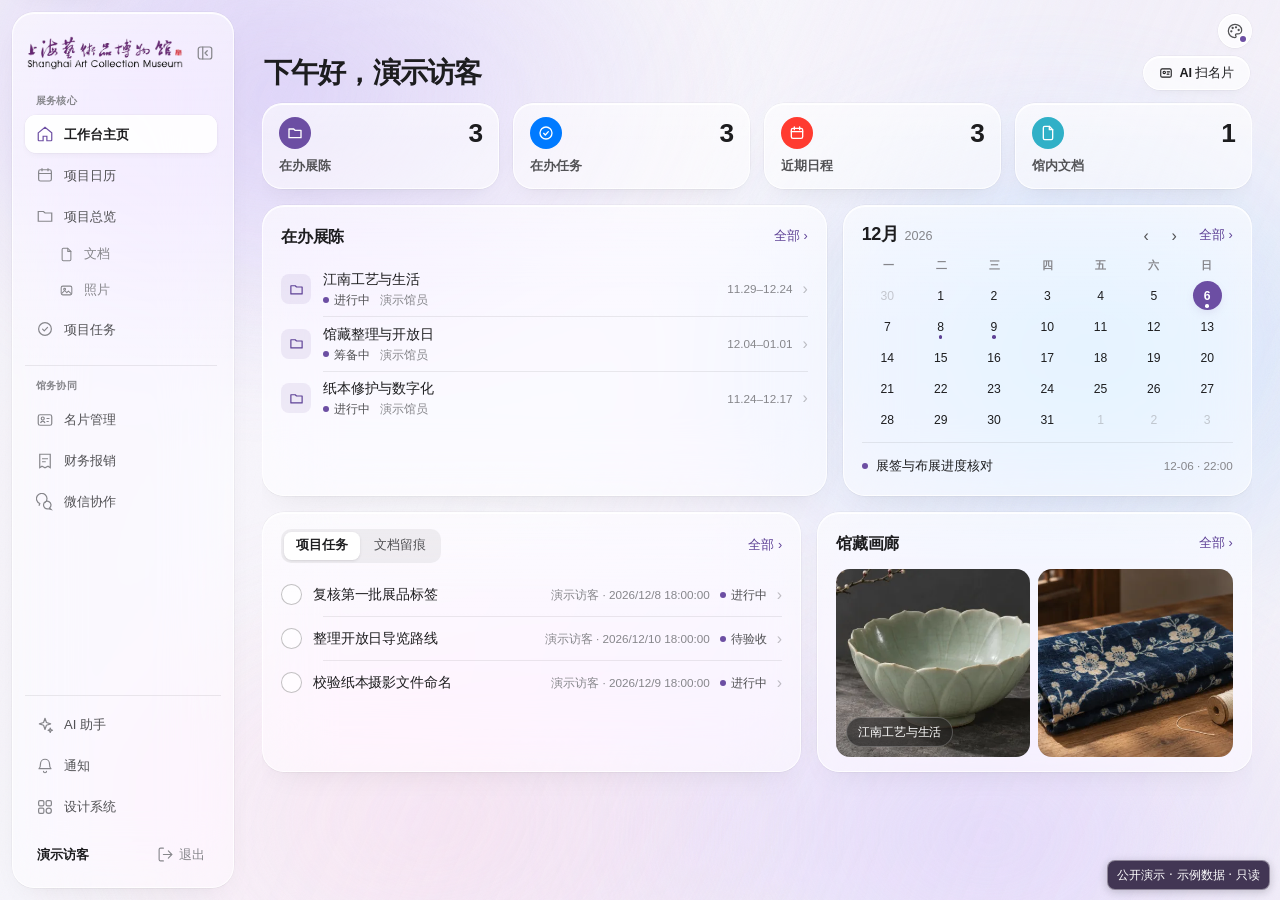
==== commit cd01e109: "Publish museum demo from 018e473e0a88" ====
--- a/index.html
+++ b/index.html
@@ -39,10 +39,40 @@
   background: #f7f5fa;
   font: 16px/1.5 system-ui, sans-serif;
 }
+
+#root:not(:empty) + .museum-demo-loading {
+  display: none;
+}
 </style>
     <script data-assistant-url="https://museum-t-stream-jjqkxxwwrh.cn-hongkong.fcapp.run/chat" data-gallery-sizes='{"demo-gallery-archive":162874,"demo-gallery-celadon":80470,"demo-gallery-gallery":107116,"demo-gallery-indigo":139764,"demo-gallery-paper":110536,"demo-gallery-porcelain":83106}' data-document-sizes='{"10000000-0000-4000-8000-000000000061-preview.pdf":23145,"10000000-0000-4000-8000-000000000061-v1.docx":37784,"10000000-0000-4000-8000-000000000061-v2.docx":37803,"10000000-0000-4000-8000-000000000062-preview.pdf":29930,"10000000-0000-4000-8000-000000000062-v1.xlsx":6565,"10000000-0000-4000-8000-000000000062-v2.xlsx":6557,"10000000-0000-4000-8000-000000000063-preview.pdf":22718,"10000000-0000-4000-8000-000000000063-v1.docx":37657,"10000000-0000-4000-8000-000000000063-v2.docx":37691,"10000000-0000-4000-8000-000000000064-preview.pdf":23382,"10000000-0000-4000-8000-000000000064-v1.docx":37710,"10000000-0000-4000-8000-000000000065-v1.pdf":22969,"demo-file-1-preview.pdf":30061,"demo-file-1-v1.docx":37970,"demo-file-2-preview.pdf":29118,"demo-file-2-v1.xlsx":6491,"demo-file-3-v1.pdf":23274,"demo-file-4-v1.pdf":22141,"demo-file-5-preview.pdf":28717,"demo-file-5-v1.xlsx":6441,"demo-file-6-preview.pdf":24262,"demo-file-6-v1.docx":37800}'>(() => {
   const assistantUrl = document.currentScript?.dataset.assistantUrl;
   document.documentElement.dataset.museumPublicDemo = 'true';
+  function recoverAssetLoad() {
+    const url = new URL(location.href);
+    const lastRetry = Number(url.searchParams.get('_demo_reload'));
+    if (!navigator.onLine || Date.now() - lastRetry < 60_000) return false;
+    url.searchParams.set('_demo_reload', String(Date.now()));
+    location.replace(url.href);
+    return true;
+  }
+  window.addEventListener('vite:preloadError', recoverAssetLoad);
+  window.addEventListener('error', (event) => {
+    if (!(event.target instanceof HTMLScriptElement) ||
+        !event.target.matches('script[type="module"][src^="/assets/"]') ||
+        recoverAssetLoad()) return;
+    const loading = document.querySelector('.museum-demo-loading');
+    if (!loading) return;
+    loading.textContent = '工作台资源暂时无法载入。';
+    const retry = document.createElement('button');
+    retry.type = 'button';
+    retry.textContent = '重新加载';
+    retry.addEventListener('click', () => {
+      const url = new URL(location.href);
+      url.searchParams.set('_demo_reload', String(Date.now()));
+      location.replace(url.href);
+    });
+    loading.append(' ', retry);
+  }, true);
   const user = {
     id: 'public-demo-viewer', name: '演示访客', email: 'visitor@example.invalid', role: 'member', publicDemo: true,
     publicDemoAssistant: assistantUrl ? 'enabled' : 'unavailable',
@@ -420,9 +450,8 @@
     <link rel="stylesheet" crossorigin href="/assets/museum-CgwbLyJX.css">
   </head>
   <body>
-    <div id="root">
-      <p class="museum-demo-loading" role="status">正在打开馆务工作台…</p>
-    </div>
+    <div id="root"></div>
+    <p class="museum-demo-loading" role="status">正在打开馆务工作台…</p>
     <p id="museum-demo-label" role="status">公开演示 · 示例数据 · 只读</p>
   </body>
 </html>
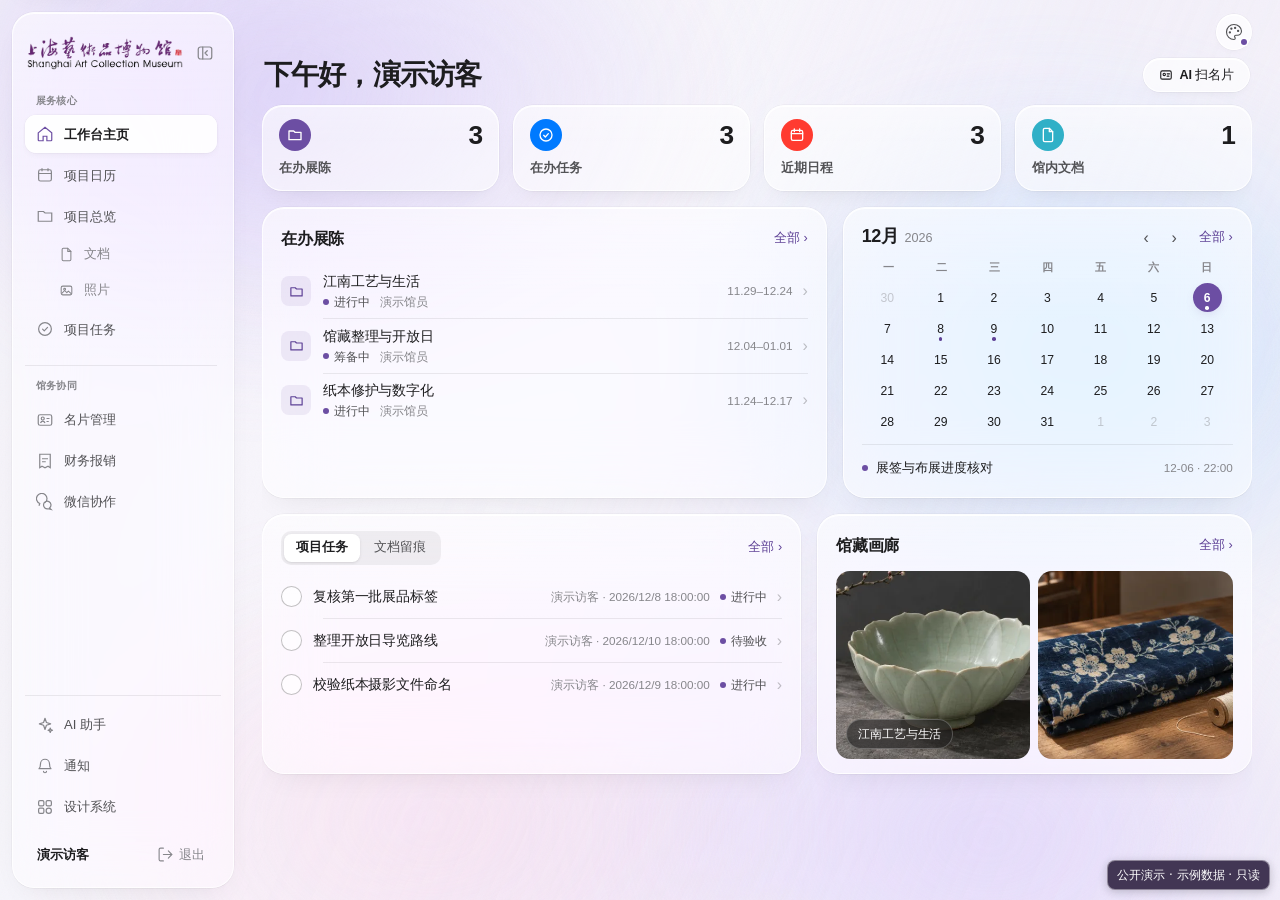
==== commit 22837dbd: "Publish museum demo from 287911b12fa1" ====
--- a/index.html
+++ b/index.html
@@ -446,8 +446,8 @@
   }, true);
 })();
 </script>
-    <script type="module" crossorigin src="/assets/museum-CbN3d7A5.js"></script>
-    <link rel="stylesheet" crossorigin href="/assets/museum-CgwbLyJX.css">
+    <script type="module" crossorigin src="/assets/museum-DtVRE-n-.js"></script>
+    <link rel="stylesheet" crossorigin href="/assets/museum-CMAkJLw0.css">
   </head>
   <body>
     <div id="root"></div>
--- a/assets/museum-CMAkJLw0.css
+++ b/assets/museum-CMAkJLw0.css
@@ -0,0 +1 @@
+._boot_so0he_3{--dsh-boot-label-primary: #0f1115;--dsh-boot-label-secondary: #61666b;--dsh-boot-label-tertiary: #81858c;--dsh-boot-border: rgb(0 0 0 / 10%);--dsh-boot-brand: #0f1115;height:100%;display:grid;place-items:center;background:var(--dsw-alias-bg-base, var(--dsh-boot-bg, Canvas))}body[data-ds-dark-theme] ._boot_so0he_3{--dsh-boot-label-primary: #f9fafb;--dsh-boot-label-secondary: #cfd3d6;--dsh-boot-label-tertiary: #adb2b8;--dsh-boot-border: rgb(255 255 255 / 12%);--dsh-boot-brand: #f9fafb}._card_so0he_24{display:flex;flex-direction:column;align-items:center;gap:16px}._wordmark_so0he_31{font-size:16px;line-height:24px;font-weight:600;letter-spacing:.08em;color:var(--dsw-alias-label-primary, var(--dsh-boot-label-primary))}._hint_so0he_39{font-size:12px;line-height:18px;color:var(--dsw-alias-label-tertiary, var(--dsh-boot-label-tertiary))}._spinner_so0he_45{position:relative;width:20px;height:20px;border-radius:50%;corner-shape:round;border:2px solid var(--dsw-alias-border-l2, var(--dsh-boot-border));animation:_spin_so0he_45 .8s linear infinite}._spinner_so0he_45:after{content:"";position:absolute;top:-2px;right:-2px;bottom:-2px;left:-2px;border-radius:50%;corner-shape:round;background:conic-gradient(var(--dsw-alias-brand-primary, var(--dsh-boot-brand)) var(--dsh-boot-arc, 72deg),transparent 0);-webkit-mask:radial-gradient(farthest-side,transparent calc(100% - 2px),#000 0);mask:radial-gradient(farthest-side,transparent calc(100% - 2px),#000 0)}@keyframes _spin_so0he_45{to{transform:rotate(360deg)}}._failed_so0he_73{max-width:480px;display:flex;flex-direction:column;gap:8px}._failedTitle_so0he_80{font-size:14px;line-height:22px;font-weight:600;color:var(--dsw-alias-label-primary, var(--dsh-boot-label-primary))}._failedItem_so0he_87{font-family:var( --ds-font-family-code, "SF Mono", "JetBrains Mono", "Fira Code", Consolas, "Liberation Mono", Menlo, Courier, "PingFang SC", "Microsoft YaHei" );font-size:12px;line-height:18px;color:var(--dsw-alias-label-secondary, var(--dsh-boot-label-secondary));white-space:pre-wrap}._wrap_1e922_1{display:inline-flex;align-items:center;gap:6px;height:32px;padding:0 8px;border:.5px solid var(--dsw-alias-border-l4);border-radius:var(--dsw-radius-md);background:var(--dsw-alias-bg-layer-1)}._wrap_1e922_1:focus-within{border-color:var(--dsw-alias-state-business-primary)}._icon_1e922_16{display:inline-flex;width:16px;height:16px;align-items:center;justify-content:center;color:var(--dsw-alias-label-tertiary)}._input_1e922_25{flex:1;min-width:0;border:none;outline:none;background:transparent;font-size:14px;line-height:22px;color:var(--dsw-alias-label-primary)}._input_1e922_25::placeholder{color:var(--dsw-alias-label-tertiary)}@media(pointer:coarse){._input_1e922_25{font-size:16px}}._button_1ulci_2{box-sizing:border-box;display:inline-flex;align-items:center;justify-content:center;gap:4px;border:none;border-radius:var(--dsw-radius-md);cursor:pointer;font-size:14px;line-height:22px;color:var(--dsw-alias-label-primary);background:transparent;padding:0 14px}._button_1ulci_2:disabled{cursor:not-allowed;opacity:.4}._md_1ulci_23{height:36px}._sm_1ulci_28{height:28px;font-size:12px;line-height:18px;padding:0 10px;border-radius:var(--dsw-radius-sm)}._primary_1ulci_36{background:var(--dsw-alias-button-primary-fill);color:var(--dsw-alias-label-primary-foreground)}@media(hover:hover){._primary_1ulci_36:hover:not(:disabled){background:var(--dsw-alias-button-primary-hover)}._ghost_1ulci_46:hover:not(:disabled){background:var(--dsw-alias-interactive-bg-hover)}}._ghost_1ulci_46:active:not(:disabled){background:var(--dsw-alias-interactive-bg-active)}._outline_1ulci_56{border:.5px solid transparent;background:transparent;box-shadow:inset 0 0 0 var(--dsh-hairline-width, .5px) var(--dsh-button-outline-color, var(--dsw-alias-border-l3))}@media(hover:hover){._outline_1ulci_56:hover:not(:disabled){background:var(--dsw-alias-interactive-bg-hover)}}._toolbar_1ulci_68{background:var(--dsw-alias-button-tool-bar-fill)}@media(hover:hover){._toolbar_1ulci_68:hover:not(:disabled){background:var(--dsw-alias-button-tool-bar-hover)}}._icon_1ulci_78{display:inline-flex;width:16px;height:16px;align-items:center;justify-content:center}._field_1m7ie_1{flex:none;display:flex;align-items:center;gap:6px;width:100%;height:calc(var(--dsh-search-field-height, 32px) + 3px + .5px);margin:0;margin-block-end:3px;padding:0 8px 3px;box-sizing:border-box;border-block-end:.5px solid var(--dsw-alias-border-l2);background:transparent;cursor:text;color:var(--dsw-alias-label-tertiary);overflow:hidden}._leading_1m7ie_19,._clear_1m7ie_20{flex:none;display:inline-flex;align-items:center;justify-content:center;border:none;border-radius:var(--dsw-radius-sm);padding:0;background:transparent}._leading_1m7ie_19{width:14px;color:var(--dsw-alias-menu-icon)}._clear_1m7ie_20{cursor:pointer;width:24px;height:24px;color:var(--dsw-alias-label-secondary)}._clear_1m7ie_20:focus-visible{outline:var(--dsw-focus-ring-width) solid var(--dsw-focus-ring-color, var(--dsw-alias-state-business-primary));outline-offset:-2px}@media(hover:hover){._clear_1m7ie_20:hover{background:var(--dsw-alias-interactive-bg-hover)}}._input_1m7ie_54{flex:1;width:0;min-width:0;border:none;outline:none;background:transparent;margin:0;padding:0;font-size:13px;line-height:20px;color:var(--dsw-alias-label-primary)}._input_1m7ie_54::placeholder{color:var(--dsw-alias-label-tertiary)}@media(pointer:coarse){._input_1m7ie_54{font-size:16px}}.schedule-page>header,.schedule-tools,.schedule-tools>div,.schedule-form footer{display:flex;align-items:center;justify-content:space-between;gap:.75rem;flex-wrap:wrap}.schedule-page>header p{margin:.25rem 0 0}.schedule-tools{margin-bottom:1rem;align-items:end}.schedule-tools>div{gap:.3rem}.schedule-tools label,.schedule-form label{display:grid;gap:.3rem;min-width:0}.schedule-page input:not([type=checkbox],.museum-input>input,.museum-search>input,[data-search-field]>input),.schedule-page select,.schedule-form input:not([type=checkbox],.museum-input>input),.schedule-form select{color:inherit;background:var(--paper);border:1px solid var(--line);border-radius:var(--radius-control);min-height:var(--control-height);padding:.5rem .75rem;min-width:0;max-width:100%;font:inherit}.schedule-page .schedule-entry{display:grid;grid-template-columns:minmax(0,1fr) auto;gap:.25rem .75rem}.schedule-entry time{grid-column:1;font-variant-numeric:tabular-nums}.schedule-entry strong{grid-column:1}.schedule-entry>:last-child{grid-column:2;grid-row:1 / span 2}.schedule-entry strong,.schedule-details dd{overflow-wrap:anywhere}.schedule-form fieldset{border:0;padding:0;display:grid;gap:.7rem;min-width:0}.schedule-form details,.schedule-form footer{margin:.8rem 0}.schedule-form .schedule-check{display:flex;align-items:center;gap:.4rem}.schedule-details{display:block}.schedule-details>div{display:grid;grid-template-columns:5.5em minmax(0,1fr);gap:1rem;margin:.5rem 0}.schedule-details dd{margin:0}@media(max-width:600px){.schedule-tools>label{width:100%}.schedule-form input,.schedule-form select{font-size:16px}.schedule-page .panel{min-width:0}.schedule-page .entry{display:grid;grid-template-columns:minmax(0,1fr) auto}.schedule-page .month button{min-width:0}.schedule-details>div{gap:.4rem}}@media(max-width:360px)and (max-height:640px){.schedule-page dialog[aria-label=日程详情] .dialog-body{--heading-inset: 1rem}.schedule-page .schedule-details>div{margin:.25rem 0}}.schedule-week{min-width:0}.schedule-week>p{font-size:.875rem}.schedule-nav-bar{align-items:center;padding-top:.75rem;border-top:1px solid var(--line)}.schedule-periods a[data-cal-hue="0"]{background:#7c72d624;color:#3e3484}.schedule-periods a[data-cal-hue="1"]{background:#d9775729;color:#8c3d22}.schedule-periods a[data-cal-hue="2"]{background:#388e7226;color:#1c5c48}.schedule-periods a[data-cal-hue="3"]{background:#d9982c29;color:#7c520d}.schedule-periods a[data-cal-hue="4"]{background:#4a86d826;color:#1f4f8e}[data-appearance=dark] .schedule-periods a[data-cal-hue="0"]{background:#9b87f53d;color:#eae6ff}[data-appearance=dark] .schedule-periods a[data-cal-hue="1"]{background:#eb8a6a3d;color:#ffe2d6}[data-appearance=dark] .schedule-periods a[data-cal-hue="2"]{background:#38bd9438;color:#c6f7e4}[data-appearance=dark] .schedule-periods a[data-cal-hue="3"]{background:#f5b84838;color:#ffebc2}[data-appearance=dark] .schedule-periods a[data-cal-hue="4"]{background:#68a8f83d;color:#d6e8ff}.schedule-period-heading{font-size:1.0625rem;font-weight:500;color:var(--ink);font-variant-numeric:tabular-nums}.schedule-nav-controls,.schedule-step-group{display:flex;align-items:center;flex-wrap:wrap;gap:.375rem}.schedule-week-scroll{overflow:auto;max-height:min(68vh,680px);padding-bottom:12px;border:0;border-radius:0;background:transparent;scrollbar-width:thin;scrollbar-color:var(--card-edge) transparent}.schedule-week-grid{display:grid;grid-template-columns:48px var(--columns)}.schedule-week-head,.schedule-week-all,.schedule-week-hours{grid-column:1/-1;display:grid;grid-template-columns:subgrid}.ios-cal-toolbar{display:flex;align-items:center;justify-content:space-between;flex-wrap:wrap;gap:10px 16px;margin-bottom:18px;padding:8px 14px 8px 18px;border-radius:22px;border:1px solid color-mix(in srgb,#ffffff calc(var(--gw-edge, .84) * 86%),transparent);background:linear-gradient(160deg,color-mix(in srgb,#ffffff calc(var(--gw-edge, .84) * 54%),transparent),transparent 55%),color-mix(in srgb,var(--gw-surface, #ffffff) calc(var(--gw-opacity, .48) * 100%),transparent);box-shadow:inset 1px 1px 1px color-mix(in srgb,#ffffff calc(var(--gw-edge, .84) * 92%),transparent),0 12px 28px -16px var(--card-shadow);backdrop-filter:blur(var(--gw-blur, 24px)) saturate(var(--gw-sat, 1.38));-webkit-backdrop-filter:blur(var(--gw-blur, 24px)) saturate(var(--gw-sat, 1.38))}[data-appearance=dark] .ios-cal-toolbar{border-color:#ffffff24;background:color-mix(in srgb,var(--gw-surface, #1b1b24) 78%,transparent);box-shadow:inset 0 1px #ffffff29,0 16px 36px -14px #00000085}.ios-cal-left{display:flex;align-items:center;flex-wrap:wrap;gap:10px 14px;min-width:0}.ios-cal-title{margin:0;font-family:var(--c-sans);font-size:clamp(1.4rem,2vw,1.7rem);font-weight:700;letter-spacing:-.03em;font-variant-numeric:tabular-nums;color:var(--ink);line-height:1.15}.ios-cal-scope{font-size:.84375rem;font-weight:500;color:var(--ink-muted)}.ios-cal-step-group{display:inline-flex;align-items:center;gap:2px;padding:3px;border-radius:999px;background:#ffffffa3;border:1px solid rgb(255 255 255 / .9);box-shadow:0 4px 12px -8px var(--card-shadow),0 0 0 1px var(--gw-line)}.ios-cal-icon-btn{display:inline-grid;place-items:center;width:28px;height:28px;border-radius:50%;font-size:1.1rem;color:var(--ink-secondary);transition:background-color .13s ease-out,color .13s ease-out}.ios-cal-today{height:28px;padding:0 11px;border-radius:999px;font-size:.8125rem;font-weight:600;color:var(--accent-text);transition:background-color .13s ease-out}@media(hover:hover){.ios-cal-icon-btn:hover,.ios-cal-today:hover{background:var(--accent-soft-bg);color:var(--accent)}}.ios-cal-right{display:flex;align-items:center;gap:10px}.ios-cal-add{display:inline-grid;place-items:center;width:36px;height:36px;flex:none;border-radius:50%;background:var(--accent);color:#fff;box-shadow:0 8px 18px -8px var(--hero-shadow);transition:transform .15s ease-out,filter .14s ease-out}@media(hover:hover){.ios-cal-add:hover{transform:scale(1.06);filter:brightness(1.06)}}.schedule-week-head{position:sticky;top:0;z-index:3;background:#ffffffe0;-webkit-backdrop-filter:blur(14px);backdrop-filter:blur(14px);border-bottom:1px solid var(--hairline)}.schedule-week-head>*,.schedule-week-all>*,.schedule-week-day{border:0;border-right:1px solid rgb(32 24 44 / .055)}.schedule-week-head button,.schedule-week-picker button{position:relative;display:flex;flex-direction:column;align-items:center;justify-content:center;gap:3px;min-height:56px;padding:6px 4px;background:transparent;color:inherit;cursor:pointer}.ios-day-wk{font-size:.72rem;font-weight:550;color:var(--ink-muted);line-height:1}.ios-day-num{display:inline-grid;place-items:center;width:30px;height:30px;border-radius:50%;font-size:.9375rem;font-weight:600;font-variant-numeric:tabular-nums;color:var(--ink);transition:background-color .14s ease-out,color .14s ease-out}.schedule-week-head button[aria-current=date] .ios-day-wk,.schedule-week-picker button[aria-current=date] .ios-day-wk{color:var(--accent-text);font-weight:650}.schedule-week-head button[aria-current=date]:not([aria-pressed=true]) .ios-day-num,.schedule-week-picker button[aria-current=date]:not([aria-pressed=true]) .ios-day-num{background:var(--accent-soft-bg);color:var(--accent-text);font-weight:700}.schedule-week-head button[aria-pressed=true] .ios-day-num,.schedule-week-picker button[aria-pressed=true] .ios-day-num{background:var(--accent);color:#fff;font-weight:700;box-shadow:0 6px 14px -4px var(--hero-shadow)}@media(hover:hover){.schedule-week-head button:hover:not([aria-pressed=true]) .ios-day-num,.schedule-week-picker button:hover:not([aria-pressed=true]) .ios-day-num{background:var(--accent-soft-bg)}}.schedule-month button{background:transparent!important;border-radius:14px}.ios-month-num{display:inline-grid;place-items:center;width:30px;height:30px;border-radius:50%;font-variant-numeric:tabular-nums;font-weight:550;transition:background-color .14s ease-out,color .14s ease-out}.schedule-month button[aria-current=date]:not([aria-pressed=true]) .ios-month-num{background:var(--accent-soft-bg);color:var(--accent-text);font-weight:700}.schedule-month button[aria-pressed=true] .ios-month-num{background:var(--accent);color:#fff;font-weight:700;box-shadow:0 6px 14px -4px var(--hero-shadow)}.schedule-month button[data-overdue=true] .ios-month-num{color:#dc2626;font-weight:700}.schedule-month button[data-overdue=true][aria-pressed=true] .ios-month-num{background:#dc2626;color:#fff}.cal-day-dots{display:inline-flex;align-items:center;justify-content:center;gap:4px;min-height:8px}.cal-dot-project,.cal-dot-event,.cal-dot-task{display:inline-block;width:6px;height:6px;border-radius:50%}.cal-dot-project{background:var(--accent)}.cal-dot-event{background:#10b981}.cal-dot-task{background:#ef4444}.m-cal-tiers{display:grid;gap:16px}.m-cal-tier{display:grid;gap:8px}.m-cal-tier-head{display:flex;align-items:center;justify-content:space-between;padding-bottom:6px;border-bottom:1px solid var(--row-divider)}.m-cal-tier-badge{display:inline-flex;align-items:center;gap:6px;font-size:.8125rem;font-weight:650;color:var(--ink)}.m-cal-tier-empty{margin:0;font-size:.84rem}.m-cal-agenda-item[data-overdue=true]{background:color-mix(in srgb,#ef4444 9%,transparent)}.schedule-month button[aria-pressed=true]{color:var(--ink)!important}.schedule-month button[aria-pressed=true] i{background:var(--accent-text)}@media(hover:hover){.schedule-month button:hover:not([aria-pressed=true]) .ios-month-num{background:var(--accent-soft-bg)}}.schedule-week-head>span,.schedule-week-all>span{align-self:center;text-align:center;font-size:.75rem;color:var(--ink-muted)}.schedule-week-all{border-block:1px solid var(--hairline);min-height:32px}.schedule-week-all button,.schedule-week-day button{background:color-mix(in srgb,var(--accent) 11%,rgb(255 255 255 / .88));color:var(--ink);border:0;border-radius:9px;text-align:left;padding:5px 8px;font:inherit;font-size:.82rem;box-shadow:inset 0 0 0 1px color-mix(in srgb,var(--accent) 18%,transparent)}.schedule-week-all button{display:block;width:100%;min-height:44px;overflow-wrap:anywhere}.schedule-week-hours{background:repeating-linear-gradient(to bottom,rgb(32 24 44 / .05) 0 1px,transparent 1px 80px)}.schedule-month{padding:18px 20px}.schedule-week-axis,.schedule-week-day{position:relative}.schedule-week-axis{position:sticky;left:0;z-index:2;background:#ffffffc7;-webkit-backdrop-filter:blur(12px);backdrop-filter:blur(12px)}.schedule-week-axis time{position:absolute;right:4px;font-size:.75rem}.schedule-week-day button{position:absolute;display:flex;flex-direction:column;align-items:stretch;justify-content:flex-start;overflow:hidden;line-height:1.25;box-sizing:border-box}.schedule-week-day strong{overflow:hidden;text-overflow:ellipsis;white-space:nowrap}.schedule-week-day small{font-size:.72rem;white-space:nowrap;overflow:hidden;text-overflow:ellipsis}.schedule-week-now{position:absolute;left:0;right:0;border-top:2px solid #b54e40;pointer-events:none}.schedule-week-picker{display:none}@media(max-width:700px){.schedule-week-picker{display:grid;grid-template-columns:repeat(7,minmax(0,1fr));margin-bottom:.5rem}.schedule-week-picker button{border:0;border-radius:6px}.schedule-week-grid{grid-template-columns:44px var(--selected-column)}.schedule-week [data-active=false],.schedule-week-head{display:none}}.museum .schedule-form .schedule-check input[type=checkbox]{flex:none;width:1.125rem;height:1.125rem;min-height:0;margin:0;padding:0;accent-color:var(--rail)}.schedule-form .schedule-check{min-height:44px}.schedule-periods{grid-column:1 / -1;display:grid;grid-template-columns:repeat(7,minmax(0,1fr));align-items:center;gap:3px;border-bottom:1px solid var(--line)}.schedule-periods a{padding:4px 7px;overflow:hidden;text-overflow:ellipsis;white-space:nowrap;background:var(--tint);border-radius:5px}[data-appearance=dark] .schedule-periods a[data-cal-hue="0"]{background:#9b87f547;color:#f0ecff}[data-appearance=dark] .schedule-periods a[data-cal-hue="1"]{background:#eb8a6a47;color:#ffe6da}[data-appearance=dark] .schedule-periods a[data-cal-hue="2"]{background:#38bd9442;color:#cefaea}[data-appearance=dark] .schedule-periods a[data-cal-hue="3"]{background:#f5b84842;color:#fff0c9}[data-appearance=dark] .schedule-periods a[data-cal-hue="4"]{background:#68a8f847;color:#dfeeff}.schedule-month .schedule-period-trigger{grid-column:1 / -1;min-height:44px;text-align:left;background:transparent;font:inherit}.schedule-period-details{list-style:none;padding:0}.schedule-period-details a{display:grid;gap:4px;padding:8px;min-height:44px;overflow-wrap:anywhere}.schedule-periods .period-days{display:none}@media(max-width:767px){.schedule-periods{display:none}.schedule-month{padding:12px 10px}}.schedule-project-picker{position:relative;display:inline-flex;align-items:center;min-width:0}.schedule-project-label.sr-only{position:absolute;width:1px;height:1px;padding:0;margin:-1px;overflow:hidden;clip:rect(0 0 0 0);white-space:nowrap;border:0}.schedule-project-trigger{display:inline-flex;align-items:center;justify-content:space-between;gap:8px;min-height:36px;padding:0 13px;border-radius:999px;background:var(--mds-surface-2);border:.5px solid var(--border);box-shadow:0 4px 12px -8px var(--card-shadow);text-align:start;color:var(--ink);font:inherit;font-size:.84375rem;font-weight:500;cursor:pointer;white-space:nowrap}.schedule-project-trigger span{min-width:0;max-width:148px;overflow:hidden;text-overflow:ellipsis;white-space:nowrap}.schedule-project-trigger i{flex:none;width:.5rem;height:.5rem;margin:0 .2rem .2rem 0;border:solid var(--rail);border-width:0 2px 2px 0;transform:rotate(45deg)}.schedule-project-trigger[aria-expanded=true]{border-color:var(--rail)}.schedule-project-trigger[aria-expanded=true] i{transform:rotate(225deg);margin-bottom:0}.schedule-project-anchor{min-width:0}.schedule-project-menu{--dsw-menu-surface-fill: var(--paper);--dsh-menu-row-height: 44px;width:100%;max-width:100%}.schedule-project-menu [data-search-field]:focus-within{background:var(--surface)}.schedule-project-menu [data-search-field]>input{padding:0;border:0;background:transparent}.museum .schedule-project-menu [data-search-field]>input:focus{outline:0}@media(max-width:600px){.schedule-tools>.schedule-project-picker{width:100%}}@media(min-width:1100px)and (not (min-width:1320px)){.panel-split.panel-split--calendar{grid-template-columns:minmax(0,1fr)}}@media(min-width:1320px){.panel-split.panel-split--calendar{grid-template-columns:minmax(0,1fr) minmax(17rem,.36fr)}}.panel.file-preview{--panel-inset: 1rem;margin-block-start:1.5rem;box-shadow:none}.file-preview img,.file-preview canvas{display:block;max-width:100%;height:auto;margin:1rem auto 0}.file-preview canvas{width:var(--pdf-page-width)}.file-preview pre{max-height:65vh;overflow:auto;white-space:pre-wrap;overflow-wrap:anywhere;padding:1rem;background:var(--surface)}:root,[data-theme=purple][data-appearance=light]{--bg: #f5f3fa;--surface: rgba(255, 255, 255, .72);--surface-warm: #ede9f7;--fg: #1d1d1f;--fg-2: #3a3a3e;--muted: #515154;--meta: #86868b;--border: rgba(0, 0, 0, .075);--border-soft: rgba(0, 0, 0, .055);--accent: #6c4ea3;--accent-on: #ffffff;--accent-hover: #5e4196;--accent-active: #513684;--success: #229954;--warn: #c77d0a;--danger: #c62828;--font-display: "SF Pro Display", -apple-system, BlinkMacSystemFont, "PingFang SC", "Hiragino Sans GB", sans-serif;--font-body: "SF Pro Text", -apple-system, BlinkMacSystemFont, "PingFang SC", "Hiragino Sans GB", sans-serif;--font-mono: "SF Mono", ui-monospace, "JetBrains Mono", Menlo, Monaco, Consolas, monospace;--text-xs: 11px;--text-sm: 13px;--text-base: 15px;--text-lg: 17px;--text-xl: 20px;--text-2xl: 28px;--text-3xl: 30px;--text-4xl: 36px;--leading-body: 1.54;--leading-tight: 1.26;--tracking-display: -.024em;--space-1: 4px;--space-2: 8px;--space-3: 12px;--space-4: 16px;--space-5: 20px;--space-6: 24px;--space-8: 32px;--space-12: 48px;--section-y-desktop: 28px;--section-y-tablet: 22px;--section-y-phone: 18px;--mds-page-top: 22px;--mds-gap-head: 26px;--mds-gap-section: 24px;--mds-card-pad: 24px;--mds-card-head-pb: 16px;--mds-card-head-mb: 18px;--mds-row-py: 14px;--radius-sm: 10px;--radius-md: 14px;--radius-lg: 22px;--radius-pill: 9999px;--elev-flat: none;--elev-ring: inset 0 1px 0 0 rgba(255, 255, 255, .95), 0 0 0 .5px rgba(0, 0, 0, .055);--elev-raised: inset 0 1px 0 0 rgba(255, 255, 255, .95), 0 0 0 .5px rgba(0, 0, 0, .055), 0 12px 32px -14px rgba(0, 0, 0, .085), 0 2px 6px -2px rgba(0, 0, 0, .035);--focus-ring: 0 0 0 3px color-mix(in oklab, var(--accent), transparent 72%);--motion-fast: .15s;--motion-base: .22s;--ease-standard: cubic-bezier(.22, 1, .36, 1);--container-max: 1440px;--container-gutter-desktop: 24px;--container-gutter-tablet: 20px;--container-gutter-phone: 16px;--mds-surface-0: #f5f3fa;--mds-surface-1: rgba(255, 255, 255, .56);--mds-surface-2: rgba(255, 255, 255, .72);--mds-surface-3: rgba(255, 255, 255, .9);--mds-flow-1: rgba(186, 164, 242, .5);--mds-flow-2: rgba(158, 206, 252, .46);--mds-flow-3: rgba(244, 190, 224, .42);--mds-flow-4: rgba(206, 184, 248, .46);--mds-accent-soft: rgba(108, 78, 163, .095);--mds-accent-soft-hover: rgba(108, 78, 163, .15);--mds-accent-text: #5e4196;--mds-hero-bg: linear-gradient(180deg, #7455ad 0%, #634598 100%);--mds-hero-shadow: rgba(108, 78, 163, .24);--mds-success-soft: rgba(34, 153, 84, .12);--mds-warn-soft: rgba(199, 125, 10, .12);--mds-danger-soft: rgba(198, 40, 40, .11);--gw-surface: #ffffff;--gw-blur: 32px;--gw-opacity: .54;--gw-sat: 1.95;--gw-edge: .9;--gw-specular: rgba(255, 255, 255, .95);--mds-radius-xs: 6px;--mds-radius-sm: 10px;--mds-radius-md: 12px;--mds-radius-lg: 14px;--mds-radius-xl: 18px;--mds-radius-2xl: 22px;--mds-radius-3xl: 26px;--mds-radius-pill: 9999px;--mds-h-xs: 28px;--mds-h-sm: 32px;--mds-h-md: 36px;--mds-h-lg: 40px;--mds-h-touch: 44px;--mds-sidebar-w: 248px;--mds-topbar-h: 52px;--mds-hairline: rgba(0, 0, 0, .075);--mds-ring-subtle: 0 0 0 .5px rgba(0, 0, 0, .06);--mds-ring-active: inset 0 0 0 1.5px var(--accent);--mds-ring-drop: inset 0 0 0 2px var(--accent);--mds-spring-snappy: cubic-bezier(.22, 1.18, .36, 1);--mds-spring-gentle: cubic-bezier(.22, 1, .36, 1);--mds-ease-surface: cubic-bezier(.2, 0, 0, 1);--mds-dur-spring: .32s;--mds-dur-sheet: .26s;color-scheme:light}[data-glass=clear]{--gw-blur: 24px;--gw-opacity: .36;--gw-sat: 2;--gw-edge: .96}[data-glass=frosted]{--gw-blur: 32px;--gw-opacity: .54;--gw-sat: 1.95;--gw-edge: .9}[data-glass=solid]{--gw-blur: 38px;--gw-opacity: .82;--gw-sat: 1.4;--gw-edge: .65}[data-theme=red]{--bg: #faf4f6;--surface-warm: #f7e6ea;--accent: #b82942;--accent-hover: #a8223a;--accent-active: #921b31;--mds-surface-0: #faf4f6;--mds-flow-1: rgba(246, 154, 176, .44);--mds-flow-2: rgba(252, 198, 190, .42);--mds-flow-3: rgba(242, 168, 206, .38);--mds-flow-4: rgba(250, 184, 198, .4);--mds-accent-soft: rgba(184, 41, 66, .09);--mds-accent-soft-hover: rgba(184, 41, 66, .14);--mds-accent-text: #a8223a;--mds-hero-bg: linear-gradient(180deg, #c2304a 0%, #ad243d 100%);--mds-hero-shadow: rgba(184, 41, 66, .24)}[data-theme=green]{--bg: #f2f8f5;--surface-warm: #e4f2eb;--accent: #266b56;--accent-hover: #1f5c4a;--accent-active: #184d3d;--mds-surface-0: #f2f8f5;--mds-flow-1: rgba(132, 212, 186, .46);--mds-flow-2: rgba(156, 214, 244, .42);--mds-flow-3: rgba(178, 230, 198, .4);--mds-flow-4: rgba(162, 210, 234, .4);--mds-accent-soft: rgba(38, 107, 86, .095);--mds-accent-soft-hover: rgba(38, 107, 86, .145);--mds-accent-text: #1f5c4a;--mds-hero-bg: linear-gradient(180deg, #2d7660 0%, #22604d 100%);--mds-hero-shadow: rgba(38, 107, 86, .24)}[data-appearance=dark]{--bg: #0c0b13;--surface: rgba(28, 28, 36, .68);--surface-warm: rgba(255, 255, 255, .07);--fg: #f5f5f7;--fg-2: #d6d6de;--muted: #b8b8c2;--meta: #9898a2;--border: rgba(255, 255, 255, .12);--border-soft: rgba(255, 255, 255, .08);--accent: #9b7bf0;--accent-on: #ffffff;--accent-hover: #ac90f5;--accent-active: #8966e6;--success: #34d399;--warn: #fbbf24;--danger: #f87171;--elev-ring: inset 0 1px 0 0 rgba(255, 255, 255, .18), 0 0 0 .5px rgba(255, 255, 255, .12);--elev-raised: inset 0 1px 0 0 rgba(255, 255, 255, .18), 0 0 0 .5px rgba(255, 255, 255, .12), 0 20px 48px -18px rgba(0, 0, 0, .56);--mds-surface-0: #0c0b13;--mds-surface-1: rgba(27, 27, 36, .64);--mds-surface-2: rgba(28, 28, 36, .72);--mds-surface-3: rgba(36, 36, 48, .9);--mds-flow-1: rgba(132, 92, 228, .54);--mds-flow-2: rgba(56, 122, 224, .46);--mds-flow-3: rgba(180, 82, 156, .38);--mds-flow-4: rgba(104, 78, 192, .46);--mds-accent-soft: rgba(167, 139, 250, .16);--mds-accent-soft-hover: rgba(167, 139, 250, .24);--mds-accent-text: #c4b5fd;--mds-hero-bg: linear-gradient(180deg, #9b7bf0 0%, #7d5cd6 100%);--mds-hero-shadow: rgba(155, 123, 240, .38);--mds-success-soft: rgba(52, 211, 153, .16);--mds-warn-soft: rgba(251, 191, 36, .16);--mds-danger-soft: rgba(248, 113, 113, .16);--gw-surface: #1b1b24;--gw-specular: rgba(255, 255, 255, .2);--mds-hairline: rgba(255, 255, 255, .1);--mds-ring-subtle: 0 0 0 .5px rgba(255, 255, 255, .12);color-scheme:dark}[data-appearance=dark][data-theme=red]{--bg: #130a0d;--accent: #e64667;--accent-hover: #f05a79;--accent-active: #d13656;--mds-surface-0: #130a0d;--mds-flow-1: rgba(208, 48, 86, .48);--mds-flow-2: rgba(176, 66, 84, .4);--mds-flow-3: rgba(186, 52, 118, .38);--mds-flow-4: rgba(152, 38, 66, .42);--mds-accent-soft: rgba(244, 78, 112, .17);--mds-accent-soft-hover: rgba(244, 78, 112, .25);--mds-accent-text: #ff809a;--mds-hero-bg: linear-gradient(180deg, #e64667 0%, #c63150 100%);--mds-hero-shadow: rgba(230, 70, 103, .38);--gw-surface: #22171b}[data-appearance=dark][data-theme=green]{--bg: #081210;--accent: #32be8d;--accent-hover: #44cf9e;--accent-active: #25a376;--mds-surface-0: #081210;--mds-flow-1: rgba(42, 164, 128, .48);--mds-flow-2: rgba(40, 132, 182, .44);--mds-flow-3: rgba(66, 178, 134, .38);--mds-flow-4: rgba(44, 138, 158, .4);--mds-accent-soft: rgba(52, 211, 153, .16);--mds-accent-soft-hover: rgba(52, 211, 153, .24);--mds-accent-text: #6ee7b7;--mds-hero-bg: linear-gradient(180deg, #32be8d 0%, #239b71 100%);--mds-hero-shadow: rgba(50, 190, 141, .36);--gw-surface: #15211e}:root{--bg-base: var(--bg);--flow-1: var(--mds-flow-1);--flow-2: var(--mds-flow-2);--flow-3: var(--mds-flow-3);--flow-4: var(--mds-flow-4);--flow-sheen: linear-gradient( 114deg, transparent 16%, color-mix(in srgb, var(--gw-surface) 48%, transparent) 46%, transparent 84% );--rail-bg: var(--mds-surface-1);--panel-bg: var(--mds-surface-2);--panel-border: var(--border);--card-edge: var(--border);--card-shadow: rgba(0, 0, 0, .085);--card-shadow-soft: rgba(0, 0, 0, .04);--float-bg: var(--mds-surface-2);--float-bg-hover: var(--mds-surface-3);--float-border: var(--border);--float-outline: var(--border-soft);--shadow-float: var(--elev-raised);--shadow-panel: var(--elev-raised);--ink: var(--fg);--ink-secondary: var(--muted);--ink-muted: var(--meta);--hairline: var(--mds-hairline);--row-divider: var(--mds-hairline);--accent-soft-bg: var(--mds-accent-soft);--accent-soft-hover: var(--mds-accent-soft-hover);--accent-text: var(--mds-accent-text);--badge-bg: var(--mds-accent-soft);--hatch-tint: var(--mds-accent-soft);--hero-bg: var(--mds-hero-bg);--hero-shadow: var(--mds-hero-shadow);--paper: var(--mds-surface-2);--paper-solid: var(--mds-surface-3);--rail: var(--mds-accent-text);--tint: var(--mds-accent-soft);--line: var(--mds-hairline);--radius-panel: var(--mds-radius-2xl);--radius-feature: var(--mds-radius-2xl);--radius-control: var(--mds-radius-md);--control-height: var(--mds-h-lg);--control-stroke: var(--border);--control-selected: var(--mds-accent-soft-hover);--panel-heading-bg: transparent;--focus-neutral: var(--mds-accent-text);--danger-ink: var(--danger);--danger-bg: var(--mds-danger-soft);--danger-stroke: color-mix(in srgb, var(--danger) 48%, transparent);--panel-shadow: var(--elev-raised);--c-sans: var(--font-body);--c-serif: var(--font-display);--type-h1: var(--text-2xl);--type-h2: var(--text-xl);--type-h3: var(--text-lg);--type-card: var(--text-lg);--type-item: var(--text-base);--type-label: var(--text-sm);--type-meta: var(--text-sm);--dsw-radius-md: var(--radius-control);--dsw-radius-sm: var(--mds-radius-sm);--dsw-radius-lg: var(--radius-panel);--dsw-alias-label-primary: var(--fg);--dsw-alias-label-primary-foreground: var(--accent-on);--dsw-alias-button-primary-fill: var(--accent);--dsw-alias-button-primary-hover: var(--accent-hover);--dsw-alias-interactive-bg-hover: var(--mds-accent-soft);--dsw-alias-interactive-bg-active: var(--mds-accent-soft-hover);--dsw-alias-border-l1: var(--border);--dsw-alias-border-l2: var(--border);--dsw-alias-border-l3: var(--border);--dsw-elevation-prominent: var(--elev-raised);--dsw-alias-bg-layer-1: var(--mds-surface-3);--dsw-alias-label-secondary: var(--muted);--dsw-alias-label-tertiary: var(--meta);--dsw-alias-menu-icon: var(--muted);--dsw-focus-ring-width: 2px;--dsw-focus-ring-color: var(--mds-accent-text);--dsw-elevation-soft: var(--elev-ring);color:var(--fg);font:400 var(--text-base)/var(--leading-body) var(--font-body)}*{box-sizing:border-box}body{margin:0;color:var(--ink);background:var(--bg-base)}button,input,select{font:inherit}button,a,select{touch-action:manipulation}a{color:inherit;text-underline-offset:4px}.museum-skip{position:fixed;top:8px;left:8px;z-index:100;transform:translateY(calc(-100% - 16px));background:var(--paper-solid);color:var(--ink);padding:8px 16px;border-radius:var(--radius-control);box-shadow:var(--shadow-float)}.museum-skip:focus{transform:none}dialog:focus,dialog:focus-visible,[tabindex="-1"]:focus,[tabindex="-1"]:focus-visible{outline:0!important;box-shadow:none}fieldset{border:0;padding:0;margin:0;min-inline-size:0}.museum-button{border-radius:var(--mds-radius-md);min-height:var(--mds-h-md);padding-inline:.9rem;font-size:var(--text-sm);font-weight:500;letter-spacing:-.005em;transition:background-color var(--motion-fast) var(--mds-ease-surface),transform var(--motion-fast) var(--mds-ease-surface),box-shadow var(--motion-fast) var(--mds-ease-surface),border-color var(--motion-fast) var(--mds-ease-surface)}.museum-button[data-size=sm]{min-height:var(--mds-h-sm);padding-inline:.72rem;font-size:var(--text-sm);border-radius:var(--mds-radius-sm)}.museum-button[data-variant=outline]{background:var(--mds-surface-2);border:.5px solid var(--border);box-shadow:var(--elev-ring);color:var(--fg);-webkit-backdrop-filter:blur(18px);backdrop-filter:blur(18px)}.museum-button[data-variant=primary]{background:var(--mds-hero-bg);color:var(--accent-on);font-weight:600;border:.5px solid transparent;box-shadow:0 8px 18px -8px var(--mds-hero-shadow)}.museum-button[data-variant=ghost]{background:transparent;border:.5px solid transparent;color:var(--muted)}.museum-button[aria-pressed=true]{background:var(--accent);color:var(--accent-on);border-color:var(--accent);font-weight:600;box-shadow:0 6px 16px -6px var(--mds-hero-shadow)}.action-link,.primary-link{display:inline-flex;align-items:center;justify-content:center;gap:6px;min-height:var(--mds-h-md);padding:0 14px;border-radius:var(--mds-radius-md);font-size:var(--text-sm);font-weight:500;text-decoration:none;white-space:nowrap;transition:background-color var(--motion-fast) var(--mds-ease-surface),box-shadow var(--motion-fast) var(--mds-ease-surface),transform var(--motion-fast) var(--mds-ease-surface)}.action-link{background:var(--mds-surface-2);border:.5px solid var(--border);box-shadow:var(--elev-ring);color:var(--fg)}.primary-link{background:var(--mds-hero-bg);color:var(--accent-on);font-weight:600;border:.5px solid transparent;box-shadow:0 8px 18px -8px var(--mds-hero-shadow)}@media(hover:hover){.action-link:hover{background:var(--mds-surface-3)}.primary-link:hover{filter:brightness(1.06)}}.control-pills{display:flex;align-items:center;flex-wrap:wrap;gap:.5rem}.control-pills>:is(a,button){display:inline-flex;align-items:center;justify-content:center;height:auto;min-height:var(--mds-h-md);max-width:100%;padding:.4rem .95rem;border:.5px solid var(--border);border-radius:var(--mds-radius-md);background:var(--mds-surface-2);box-shadow:var(--elev-ring);-webkit-backdrop-filter:blur(18px);backdrop-filter:blur(18px);color:var(--fg);font:500 var(--text-sm)/1.35 var(--font-body);text-decoration:none;transition:background-color var(--motion-fast) var(--mds-ease-surface),transform var(--motion-fast) var(--mds-ease-surface),box-shadow var(--motion-fast) var(--mds-ease-surface)}.control-pills>button:not(:disabled){cursor:pointer}.control-pills>:is([aria-current=page],[aria-pressed=true]){background:var(--accent);border-color:var(--accent);box-shadow:0 6px 16px -6px var(--mds-hero-shadow);color:var(--accent-on);font-weight:600}@media(hover:hover){.museum-button[data-variant=outline]:hover:not(:disabled,[aria-pressed=true]),.control-pills>:is(a,button):hover:not(:disabled,[aria-current=page],[aria-pressed=true]){background:var(--float-bg-hover);transform:translateY(-1px)}.museum-button[data-variant=primary]:hover:not(:disabled){background:var(--dsw-alias-button-primary-hover);transform:translateY(-1px)}.museum-button[data-variant=ghost]:hover:not(:disabled){background:var(--accent-soft-bg);color:var(--ink)}}:is(button,a,summary):focus-visible{outline:2px solid var(--accent-text);outline-offset:2px}:is(.c-page-main,.login,dialog) :is(input:not([type=checkbox],[type=radio],[type=file],[type=hidden],.museum-input>input,.museum-search>input,[data-search-field]>input),select,textarea){min-height:var(--control-height);padding:.55rem .875rem;border:.5px solid var(--border);border-radius:var(--radius-control);background-color:var(--mds-surface-2);box-shadow:inset 0 .5px 0 var(--gw-specular, rgb(255 255 255 / .45));color:var(--ink);font:inherit;max-width:100%;transition:background-color .14s ease-out,border-color .14s ease-out,box-shadow .14s ease-out}:is(.c-page-main,.login,dialog) input[type=number]{font-variant-numeric:tabular-nums;-moz-appearance:textfield}:is(.c-page-main,.login,dialog) input[type=number]::-webkit-outer-spin-button,:is(.c-page-main,.login,dialog) input[type=number]::-webkit-inner-spin-button{-webkit-appearance:none;margin:0}:is(.c-page-main,.login,dialog) textarea{min-height:5.5rem;line-height:1.6;resize:vertical}:is(.c-page-main,.login,dialog) :is(input:not([type=checkbox],[type=radio],[type=file],[type=hidden],.museum-input>input,.museum-search>input,[data-search-field]>input),textarea,select):focus{background-color:var(--mds-surface-3);border-color:color-mix(in srgb,var(--accent) 52%,var(--border));outline:0;box-shadow:var(--focus-ring)}:is(.museum,.login) :is(input:not(.museum-input>input),select,textarea)[aria-invalid=true],:is(.museum,.login) .museum-input:has(>input[aria-invalid=true]){border-color:var(--danger-stroke);box-shadow:inset 0 0 0 1px var(--danger-stroke)}.museum .museum-input{min-height:var(--control-height);height:auto;min-width:0;padding-inline:.875rem;border:1px solid var(--card-edge);border-radius:var(--radius-control);background:#ffffffb8;box-shadow:inset 0 1px #ffffffe0;transition:background-color .14s ease-out,border-color .14s ease-out,box-shadow .14s ease-out}.museum .museum-input>input{width:100%;font:inherit;border:0;outline:0;box-shadow:none;background:transparent}:is(.museum,.login) .museum-input:focus-within{background:#fffffff5;border-color:color-mix(in srgb,var(--accent) 30%,transparent);box-shadow:0 6px 18px -8px var(--card-shadow);outline:0}:is(.museum,.login) .museum-input>input:focus,:is(.museum,.login) .museum-input>input:focus-visible{outline:0;border:0;box-shadow:none;background:transparent}.museum :is(.c-page-main,dialog) select:not([multiple],[size]){-moz-appearance:none;appearance:none;-webkit-appearance:none;min-height:var(--control-height);padding-inline:.875rem 2.35rem;color:var(--ink);border:1px solid var(--card-edge);border-radius:var(--radius-control);background-color:#ffffffb8;background-image:url("data:image/svg+xml,%3Csvg xmlns='http://www.w3.org/2000/svg' width='14' height='14' viewBox='0 0 24 24' fill='none' stroke='%23495270' stroke-width='2' stroke-linecap='round' stroke-linejoin='round'%3E%3Cpath d='m6 9 6 6 6-6'/%3E%3C/svg%3E");background-repeat:no-repeat;background-position:right .8rem center;background-size:14px 14px}.museum select::picker-icon{display:none}.museum .museum-search{min-width:0;height:44px;margin:0;padding:0 .85rem;border:1px solid var(--card-edge);border-radius:var(--radius-control);background:#ffffffc2;box-shadow:inset 0 1px #ffffffe6;transition:background-color .14s ease-out,border-color .14s ease-out,box-shadow .14s ease-out}.museum .museum-search:focus-within{background:#fffffffa;border-color:color-mix(in srgb,var(--accent) 28%,transparent);box-shadow:0 6px 18px -8px var(--card-shadow);outline:0}.museum .museum-search>input,.museum .museum-search>input:focus,.museum .museum-search>input:focus-visible{width:0;height:100%;padding:0;border:0;background:transparent;outline:0;box-shadow:none}.museum .museum-search>button{min-width:32px;min-height:32px;max-height:42px}.museum .museum-segments{max-width:100%;width:fit-content;padding:4px;gap:4px;border-radius:var(--mds-radius-pill);background:var(--mds-surface-1);border:.5px solid var(--border);box-shadow:var(--elev-ring);backdrop-filter:blur(var(--gw-blur, 32px)) saturate(var(--gw-sat, 1.95));-webkit-backdrop-filter:blur(var(--gw-blur, 32px)) saturate(var(--gw-sat, 1.95));grid-auto-columns:minmax(max-content,1fr)}.museum .museum-segments>button{min-width:0;height:auto;min-height:var(--mds-h-md);padding:0 16px;border-radius:var(--mds-radius-pill);white-space:nowrap}.museum fieldset{min-inline-size:0;margin-inline:0}.museum fieldset:not(:has(>legend:not(.sr-only))){border:0;padding:0;margin:0}.museum fieldset:has(>legend:not(.sr-only)){border:.5px solid var(--border);border-radius:var(--mds-radius-lg);padding:16px 20px;background:var(--mds-surface-1)}.muted{color:var(--muted)}.notice{padding:14px 18px;border:.5px solid var(--border);border-radius:var(--mds-radius-lg);background:var(--mds-surface-1);-webkit-backdrop-filter:blur(14px);backdrop-filter:blur(14px);color:var(--fg);line-height:var(--leading-body);overflow-wrap:anywhere}.error,.form-error{margin:.5rem 0;padding:.75rem 1rem;border:1px solid var(--danger-stroke);border-radius:var(--radius-control);background:var(--danger-bg);color:var(--danger-ink);font-weight:500;overflow-wrap:anywhere}.status-pill{display:inline-flex;align-items:center;gap:5px;min-height:24px;padding:2px 9px;border-radius:9999px;font-size:.75rem;font-weight:600;line-height:1.3;letter-spacing:.01em;white-space:nowrap;background:color-mix(in srgb,var(--success) 13%,transparent);color:color-mix(in srgb,var(--success) 82%,var(--ink));border:.5px solid color-mix(in srgb,var(--success) 24%,transparent)}.status-pill:before{content:"";width:5.5px;height:5.5px;border-radius:50%;background:currentColor;flex:none}.status-pill[data-tone=active],.status-pill[data-tone=done]{background:color-mix(in srgb,var(--success) 13%,transparent);color:color-mix(in srgb,var(--success) 82%,var(--ink));border-color:color-mix(in srgb,var(--success) 24%,transparent)}.status-pill[data-tone=planning]{background:var(--mds-accent-soft);color:var(--mds-accent-text);border-color:color-mix(in srgb,var(--accent) 24%,transparent)}.status-pill[data-tone=attention]{background:color-mix(in srgb,var(--warn) 15%,transparent);color:color-mix(in srgb,var(--warn) 82%,var(--ink));border-color:color-mix(in srgb,var(--warn) 28%,transparent)}.status-pill[data-tone=submitted]{background:var(--mds-accent-soft);color:var(--mds-accent-text);border-color:color-mix(in srgb,var(--accent) 26%,transparent)}.status-pill[data-tone=muted],.status-pill[data-tone=locked]{background:color-mix(in srgb,var(--muted) 12%,transparent);color:var(--ink-secondary);border-color:color-mix(in srgb,var(--muted) 22%,transparent)}.file-icon,.m-ext-badge{display:inline-flex;align-items:center;justify-content:center;flex:none;min-width:44px;height:30px;padding:0 8px;border-radius:9px;font-size:.72rem;font-weight:750;letter-spacing:.03em;background:#64748b24;color:#475569;border:1px solid rgb(100 116 139 / .22)}.file-icon[data-ext=doc],.m-ext-badge[data-ext=doc]{background:#2563eb24;color:#1d4ed8;border-color:#2563eb42}.file-icon[data-ext=xls],.m-ext-badge[data-ext=xls]{background:#16a34a24;color:#15803d;border-color:#16a34a42}.file-icon[data-ext=pdf],.m-ext-badge[data-ext=pdf]{background:#dc262624;color:#b91c1c;border-color:#dc262642}.file-icon[data-ext=ppt],.m-ext-badge[data-ext=ppt]{background:#ea580c24;color:#c2410c;border-color:#ea580c42}.file-icon[data-ext=img],.m-ext-badge[data-ext=img]{background:#9333ea24;color:#7e22ce;border-color:#9333ea42}.c-page-main h1,.c-page-main h2,.c-page-main h3,.c-page-main p{margin:0}.c-page-main h1{font-family:var(--font-display);font-size:var(--type-h1);font-weight:600;letter-spacing:var(--tracking-display);line-height:var(--leading-tight);color:var(--fg);margin:0}@media(max-width:640px){.c-page-main h1{font-size:22px}}.c-page-main h2{font-family:var(--font-display);font-size:var(--type-h3);font-weight:600;letter-spacing:-.014em;line-height:1.32;color:var(--fg)}.c-page-main h3{font-family:var(--font-display);font-size:var(--type-item);font-weight:600;letter-spacing:-.01em;line-height:1.38;color:var(--fg)}.c-page-main p,.c-page-main small,.c-page-main time,.c-page-main dt{color:var(--muted)}.c-page-main p{margin:6px 0}.c-page-main>header,.c-page-main>div>header{margin-bottom:var(--mds-gap-head, 26px)}.c-page-main header,.tools{display:flex;align-items:center;justify-content:space-between;flex-wrap:wrap;gap:14px 18px}.panel{--panel-inset: var(--mds-card-pad, 24px);background:color-mix(in srgb,var(--gw-surface, #ffffff) calc(var(--gw-opacity, .54) * 100%),transparent);border:.5px solid var(--border);box-shadow:var(--elev-raised);backdrop-filter:blur(var(--gw-blur, 32px)) saturate(var(--gw-sat, 1.95));-webkit-backdrop-filter:blur(var(--gw-blur, 32px)) saturate(var(--gw-sat, 1.95));border-radius:var(--mds-radius-2xl);padding:var(--panel-inset);margin-top:var(--mds-gap-section, 24px);min-width:0;animation:c-rise .26s var(--mds-spring-gentle) both}@media(max-width:640px){.panel{--panel-inset: 18px}}.panel .panel{--panel-inset: 18px;border-radius:var(--mds-radius-lg);background:var(--mds-surface-1);border:.5px solid var(--border);box-shadow:none;-webkit-backdrop-filter:none;backdrop-filter:none;animation:none}.panel-split{display:grid;grid-template-columns:minmax(0,1fr);align-items:start;gap:var(--mds-gap-section, 24px);margin-block-start:var(--mds-gap-section, 24px)}.panel-split>*{min-width:0}.panel-split>.panel,.panel-split>:first-child>.panel:first-child,.panel-split>:last-child>.panel:first-child{margin-block-start:0}@media(min-width:1100px){.panel-split{grid-template-columns:repeat(2,minmax(0,1fr));gap:var(--mds-gap-section, 24px)}.panel-split--filters{grid-template-columns:minmax(17rem,.85fr) minmax(0,2.15fr)}}.panel-split .panel-filters .tools{display:grid;grid-template-columns:minmax(0,1fr)}.panel-split .panel-filters .tools>:is(input,select,span){width:100%;max-width:100%}.panel-split .panel-filters>:last-child{margin-block-end:0}.columns{display:grid;grid-template-columns:1.5fr 1fr;gap:20px}.panel>:is(h2,h3):first-child{display:flex;align-items:center;gap:10px;margin:0 0 var(--mds-card-head-mb, 18px);padding:0 0 var(--mds-card-head-pb, 16px);background:transparent;border-bottom:.5px solid var(--mds-hairline)}.panel>header,.panel>.tools{margin:0 0 var(--mds-card-head-mb, 18px);padding:0 0 var(--mds-card-head-pb, 16px);background:transparent;border-bottom:.5px solid var(--mds-hairline)}.panel .panel>:is(h2,h3):first-child,.panel .panel>header{border-radius:0}.panel>header :is(h1,h2,h3),.panel>.tools h2{margin:0;min-width:0;overflow-wrap:anywhere}.panel>.tools>h2{flex:0 0 100%}.panel>header>a{display:inline-flex;align-items:center;min-height:30px;padding:0 10px;border-radius:var(--mds-radius-sm);font-size:var(--text-sm);font-weight:500;background:transparent;border:0;color:var(--mds-accent-text);text-decoration:none;transition:background-color var(--motion-fast) var(--mds-ease-surface),color var(--motion-fast) var(--mds-ease-surface)}@media(hover:hover){.panel>header>a:hover{background:var(--mds-accent-soft);color:var(--ink)}}.c-page-main :is(.account-page,.finance-page,.photos-page,.museum-tasks)>.panel-split{margin-block-start:0}.c-page-main>header>div{min-width:0}.c-page-main header>a,.c-page-main header>button{flex:none;white-space:nowrap}.back-link,.c-page-main>a:first-child{display:inline-flex;align-items:center;min-height:34px;padding:0 12px;margin-bottom:8px;border-radius:10px;background:#ffffff8f;border:1px solid var(--card-edge);font-size:.875rem;font-weight:550;color:var(--ink-secondary);text-decoration:none;transition:background-color .13s ease-out,color .13s ease-out}@media(hover:hover){.back-link:hover,.c-page-main>a:first-child:hover{background:#ffffffe0;color:var(--ink)}}.entry,.file-row,.file-open{display:flex;gap:14px;align-items:center}.entry,.file-row{width:100%;margin-inline:0;border:none;border-bottom:1px solid var(--row-divider);border-radius:10px;background:transparent;color:inherit;text-align:start;padding:13px 10px;text-decoration:none;transition:background-color .13s ease-out}.file-row[data-selectable=true]{cursor:pointer}.file-row[data-selected=true]{background:var(--accent-soft-bg)}.entry:last-child,.file-row:last-child{border-bottom:0}@media(hover:hover){a.entry:hover,button.entry:hover,.file-row:hover{background:var(--accent-soft-bg)}}.entry strong,.file-open strong{flex:1;min-width:0;font-size:var(--type-item);font-weight:600;line-height:1.45;color:var(--ink);overflow-wrap:anywhere}.entry>small,.file-open small,.project-work .entry small{font-size:var(--type-meta);line-height:1.45;color:var(--muted)}.entry>small{white-space:nowrap}.status{display:flex;align-items:center;justify-content:space-between;flex-wrap:wrap;gap:.625rem .875rem;padding:.75rem 0;color:var(--muted);overflow-wrap:anywhere}.status-text{display:inline-flex;align-items:center;gap:.5rem;min-width:0}.status-dot{width:.5rem;height:.5rem;border-radius:50%;flex:none;background:var(--accent-text);animation:museum-status-pulse 1.4s ease-in-out infinite}@keyframes museum-status-pulse{0%,to{opacity:.35}50%{opacity:1}}.status-error,.status[role=alert]{margin:.5rem 0;padding:.75rem 1rem;border:1px solid var(--danger-stroke);border-radius:var(--radius-control);background:var(--danger-bg);color:var(--danger-ink);font-weight:500}.state-alert{margin-block:.5rem}.state-empty{display:grid;gap:.35rem;padding:1.5rem 1.25rem;border:1px dashed var(--card-edge);border-radius:16px;background:#ffffff57}.state-empty strong{font-weight:600;color:var(--ink)}.state-empty p{margin:0;font-size:.90625rem}.result-bar{display:flex;align-items:center;justify-content:space-between;flex-wrap:wrap;gap:.5rem .75rem;padding-block:.375rem .625rem}.file-heading,.actions{display:flex;align-items:center;gap:12px}.file-open{background:transparent;color:inherit;border:0;text-align:start;flex:1;min-width:0;cursor:pointer;padding:2px 0}.file-open>span{min-width:0}.file-open small{display:block;margin-top:3px}.file-icon{width:38px;height:42px;flex:none;object-fit:contain}.generic{display:grid;place-items:center;background:var(--accent-soft-bg);color:var(--accent-text);border-radius:10px}.file-heading{align-items:center;justify-content:flex-start}.file-heading h2{margin:0;font-size:1.375rem;font-weight:700;letter-spacing:-.02em;overflow-wrap:anywhere}dl{display:grid;grid-template-columns:max-content minmax(0,1fr);gap:12px 22px;margin:18px 0 0}dd{margin:0;overflow-wrap:anywhere}.panel dl{font-size:.9375rem}.primary-link,.action-link{display:inline-flex;align-items:center;justify-content:center;min-height:42px;border-radius:var(--radius-control);font-weight:550;text-decoration:none;transition:background-color .14s ease-out,transform .14s ease-out,box-shadow .15s ease-out}.primary-link{background:var(--accent);color:#fff;padding:.5rem 1.125rem;box-shadow:0 8px 20px -8px var(--card-shadow)}.action-link{background:#ffffff9e;color:var(--ink);border:1px solid rgb(255 255 255 / .92);box-shadow:0 4px 12px -6px var(--card-shadow),0 0 0 1px var(--card-edge);padding:.5rem 1rem}@media(hover:hover){.primary-link:hover{background:var(--dsw-alias-button-primary-hover);transform:translateY(-1px)}.action-link:hover{background:var(--float-bg-hover);transform:translateY(-1px)}}.actions{flex-wrap:wrap;margin-top:20px}.month{display:grid;grid-template-columns:repeat(7,minmax(0,1fr));gap:4px}.month small{text-align:center;padding-bottom:6px;font-size:.8125rem;font-weight:500;color:var(--ink-muted)}.month button{position:relative;border:0;border-radius:11px;height:46px;background:transparent;color:var(--ink);font-size:.9375rem;font-weight:500;font-variant-numeric:tabular-nums;cursor:pointer;transition:background-color .13s ease-out,color .13s ease-out}@media(hover:hover){.month button:hover:not([aria-pressed=true]){background:var(--accent-soft-bg)}}.month .muted-day{background:transparent;color:var(--ink-muted);opacity:.45}.month [aria-current=date]:not([aria-pressed=true]){background:var(--badge-bg);color:var(--ink);font-weight:650}.month [aria-pressed=true]{background:var(--accent);color:#fff;font-weight:650;box-shadow:0 6px 16px -6px var(--card-shadow)}.month [aria-current=date]:before{content:"";position:absolute;top:6px;right:7px;width:5px;height:5px;border-radius:50%;background:var(--accent-text)}.month [aria-pressed=true][aria-current=date]:before,.month [aria-pressed=true] i{background:#fff}.month i{position:absolute;bottom:5px;left:50%;transform:translate(-50%);width:5px;height:5px;border-radius:50%;background:var(--accent-text)}dialog{width:min(500px,calc(100% - 32px));max-height:86dvh;padding:0;overflow:hidden;border:.5px solid var(--border);border-radius:var(--mds-radius-3xl);background:var(--mds-surface-3);box-shadow:var(--elev-raised);backdrop-filter:blur(var(--gw-blur, 32px)) saturate(var(--gw-sat, 1.95));-webkit-backdrop-filter:blur(var(--gw-blur, 32px)) saturate(var(--gw-sat, 1.95));color:var(--fg);animation:c-pop-in .2s var(--mds-spring-gentle) both}dialog[open]{display:flex;flex-direction:column}dialog::backdrop{background:#0a0a0e70;-webkit-backdrop-filter:blur(10px);backdrop-filter:blur(10px)}.museum .dialog-body{display:flex;flex-direction:column;max-height:86dvh;padding:0;overflow:hidden}.dialog-body>header{flex:none;display:flex;align-items:center;justify-content:space-between;flex-wrap:nowrap;gap:16px;margin:0;padding:18px 24px 14px;border-bottom:.5px solid var(--mds-hairline)}.dialog-body>header h2{margin:0;font-family:var(--font-display);font-size:var(--text-lg);font-weight:600;letter-spacing:-.014em;min-width:0;overflow-wrap:anywhere}.m-dialog-close{position:relative;display:inline-grid;place-items:center;width:32px;height:32px;min-width:32px;min-height:32px;padding:0;flex:none;border:.5px solid var(--border);border-radius:9999px;background:var(--mds-surface-1);color:var(--ink-secondary);cursor:pointer;transition:background-color .14s ease-out,color .14s ease-out,transform .14s ease-out}@media(hover:hover){.m-dialog-close:hover{background:var(--mds-accent-soft);color:var(--ink)}}.m-dialog-close:active{transform:scale(.94)}.m-dialog-close:focus-visible{outline:0;box-shadow:var(--focus-ring)}.dialog-content{flex:1 1 auto;overflow-y:auto;padding:20px 24px 28px;scrollbar-gutter:stable;scrollbar-width:thin;scrollbar-color:color-mix(in srgb,var(--ink-muted) 35%,transparent) transparent}.dialog-content::-webkit-scrollbar{width:6px}.dialog-content::-webkit-scrollbar-track{background:transparent}.dialog-content::-webkit-scrollbar-thumb{border-radius:999px;background:color-mix(in srgb,var(--ink-muted) 32%,transparent)}.museum .dialog-body fieldset{min-inline-size:0;margin-inline:0}.museum .dialog-body fieldset:not(:has(>legend)){border:0;padding-inline:0;background:transparent}.museum .dialog-body>label:has(>input[type=file]){display:grid;gap:.5rem;margin-block:1rem}.sr-only{position:absolute;width:1px;height:1px;padding:0;margin:-1px;overflow:hidden;clip:rect(0,0,0,0);white-space:nowrap;border:0}.m-form-row-2{display:grid;grid-template-columns:repeat(2,minmax(0,1fr));gap:12px}@media(max-width:520px){.m-form-row-2{grid-template-columns:minmax(0,1fr)}}.dialog-body .dialog-actions{position:sticky;bottom:-28px;z-index:4;display:flex;align-items:center;justify-content:flex-end;flex-wrap:wrap;gap:10px;margin:22px -24px -28px;padding:14px 24px;background:#fff;border-top:1px solid color-mix(in srgb,var(--ink) 10%,transparent)}[data-appearance=dark] .dialog-body .dialog-actions,body:has([data-appearance=dark]) .dialog-body .dialog-actions{background:#1e1e28}.museum-button[data-tone=danger]{background:var(--danger);border-color:transparent;color:#fff;box-shadow:0 6px 16px -6px color-mix(in srgb,var(--danger) 55%,transparent)}@media(hover:hover){.museum-button[data-tone=danger]:hover:not(:disabled){background:color-mix(in srgb,var(--danger) 88%,#000000);color:#fff}}.m-ui-icon{flex:none;display:inline-block;vertical-align:-2px}.museum dialog.confirm-dialog{width:min(29rem,calc(100% - 2rem))}.confirm-message{margin:0 0 1rem;line-height:1.65;color:var(--ink-secondary)}.dialog-content>.museum-button:has(+.museum-button){margin-inline-end:.5rem}.login{position:relative;min-height:100dvh;display:grid;place-items:center;padding:24px;background:var(--bg-base)}.login>section{position:relative;z-index:5;display:block;width:min(460px,100%);border:1px solid var(--panel-border);border-radius:28px;overflow:hidden;background:var(--panel-bg);box-shadow:var(--shadow-panel);backdrop-filter:blur(26px) saturate(175%);-webkit-backdrop-filter:blur(26px) saturate(175%)}.login-brand{display:flex;align-items:center;gap:14px;padding-bottom:18px;margin-bottom:2px;border-bottom:1px solid var(--hairline)}.login-brand .seal{width:44px;height:44px;flex:none;object-fit:contain;background:#ffffffe0;border-radius:12px;padding:5px;box-shadow:0 4px 12px -4px var(--card-shadow)}.login-brand h1{font-family:var(--c-serif);font-size:1.375rem;font-weight:700;letter-spacing:-.02em;line-height:1.25;margin:0;color:var(--ink)}.login-brand p{margin:2px 0 0;font-size:.875rem;color:var(--ink-muted)}.login form{padding:clamp(28px,4vw,40px);display:grid;align-content:center;gap:16px}.login form h2{font-family:var(--c-sans);font-size:var(--type-h2);font-weight:700;letter-spacing:-.022em;margin:0;color:var(--ink)}.login label{display:grid;gap:6px;font-size:.875rem;font-weight:550;color:var(--ink-secondary)}.login label>span,.project-form label>span,.knowledge-page label>span,.tools>span{height:44px;padding:0;border:1px solid var(--card-edge);border-radius:var(--radius-control);background:#ffffffc2}.login label input,.project-form label>span input,.knowledge-page label>span input,.tools input{border:0;background:transparent;padding:0 12px}.login form button{min-height:46px}.project-work h1,.project-work h3,.project-work p{overflow-wrap:anywhere}.project-work>h1{max-width:28em;text-wrap:pretty}.project-work .tools>span{flex:1;max-width:32rem}.project-work .entry small{display:block;margin-top:4px}.project-work .entry>span{flex:none;color:var(--muted);font-size:.875rem}.project-work .actions{margin-top:20px}.project-form,.project-form label{display:grid;gap:8px}.project-form{gap:16px}.project-form label{font-size:.875rem;font-weight:550;color:var(--ink-secondary)}.project-form :is(input,textarea,select),.login input{font-weight:400;font-size:1rem}.project-form textarea{min-height:88px;line-height:1.6}.review-row{padding:12px 0;border-bottom:1px solid var(--hairline)}.task-context{display:flex;flex-wrap:wrap;align-items:baseline;gap:4px 16px;color:var(--muted);font-size:.875rem}.task-context>span{overflow-wrap:anywhere}.task-detail h1{font-size:var(--type-h1);font-weight:700;line-height:1.25;max-width:24em;margin:14px 0 12px;text-wrap:pretty}.task-meta{display:flex;align-items:baseline;flex-wrap:wrap;gap:8px 18px;font-size:.875rem;color:var(--muted)}.task-meta strong{color:var(--ink);font-weight:600}.task-detail .task-description{max-width:46em;margin:16px 0 0;color:var(--ink);line-height:1.75;white-space:pre-line}.task-sections h2{font-size:var(--type-h2);font-weight:700;margin-bottom:14px}.task-sections p{margin:6px 0;line-height:1.65}.task-sections .review-row{padding:0 0 12px}.task-sections .review-row:last-child{border:0;padding-bottom:0}.knowledge-page form{display:grid;gap:1rem}.knowledge-page label{display:grid;gap:.4rem}.knowledge-page select{max-width:100%;min-height:44px}.knowledge-page article{padding-block:1rem;border-bottom:1px solid var(--hairline)}.knowledge-page article:last-child{border-bottom:0}.knowledge-page article p,.knowledge-page details p{white-space:pre-wrap;overflow-wrap:anywhere}.knowledge-page h3,.knowledge-page strong{overflow-wrap:anywhere}.office-record{display:grid;grid-template-columns:minmax(0,1fr) auto;align-items:start;gap:.75rem 1rem;padding-block:1rem;border-bottom:1px solid var(--hairline)}.office-record h3{margin:0;font-size:1.03125rem;line-height:1.45;overflow-wrap:anywhere}.office-record small{display:block;margin-top:.25rem;color:var(--muted)}.office-record .actions{margin:0;gap:.75rem}.office-record .actions a{display:inline-flex;align-items:center;min-height:42px}.office-record:last-child{border-bottom:0}.file-history-name{color:var(--ink);font-weight:550;overflow-wrap:anywhere}.file-version-form,.file-version-restore{display:grid;gap:.75rem;margin-block:1rem 1.5rem;min-width:0}.file-version-form>button{justify-self:start}.file-version-restore>.actions{margin-block-start:0}.file-version-form label{display:grid;gap:.5rem;min-width:0;font-size:.875rem}.museum .dialog-body input[type=file]:not(.sr-only){display:block;width:100%;min-width:0;max-width:100%;height:auto;min-height:var(--control-height);margin:0;padding:.3rem;border:1px solid var(--card-edge);border-radius:var(--radius-control);background:#ffffffb8;color:var(--ink);font:inherit}.museum .dialog-body input::file-selector-button{margin-inline-end:.5rem;padding:.375rem .75rem;border:1px solid var(--card-edge);border-radius:9px;background:#ffffffe0;color:var(--ink);font:inherit}.museum .dialog-body input:not(:disabled)::file-selector-button{cursor:pointer}.file-version-list{margin-block-start:1rem;border-block-start:1px solid var(--hairline)}.file-history-row{display:grid;justify-items:start;gap:.375rem;padding-block:.875rem;overflow-wrap:anywhere}.file-history-row+.file-history-row{border-block-start:1px solid var(--hairline)}.file-history-row:last-child{padding-block-end:0}.file-version-restore h3,.file-history-row h3{margin:0;font-size:1rem}.file-history-row>a{display:inline-flex;align-items:center;min-block-size:var(--control-height);font-size:.875rem}dl.details{display:grid;grid-template-columns:max-content minmax(0,1fr);gap:8px 20px;margin:12px 0;padding:14px 18px;border:.5px solid var(--border);border-radius:var(--mds-radius-lg);background:var(--mds-surface-1)}dl.details dt{color:var(--muted);font-size:var(--text-sm)}dl.details dd{margin:0;color:var(--fg);overflow-wrap:anywhere}.security-description{margin:0 0 .75rem;line-height:1.65;max-width:44em}.security-form{display:grid;gap:.75rem;min-width:0}.secret-field{display:flex;align-items:stretch;flex-wrap:wrap;gap:.5rem;min-width:0}.secret-field>:is(input,.museum-input){flex:1 1 14rem;min-width:0;font-family:ui-monospace,SFMono-Regular,Menlo,monospace;letter-spacing:.02em}.security-feedback{margin-block-start:.75rem}.office-search{margin-bottom:0}.office-search>.museum-search{width:100%;flex:1 1 14rem}.folder-row{display:flex;align-items:center;justify-content:space-between;flex-wrap:wrap;gap:.5rem .875rem;padding:.5rem 0;border-bottom:1px solid var(--hairline)}.folder-row>.folder-entry{flex:1 1 14rem;min-width:0;width:auto;margin-inline:0;padding:.375rem .5rem;border-bottom:0}.folder-glyph{display:grid;place-items:center;width:38px;height:38px;flex:none;border-radius:11px;background:var(--accent-soft-bg);color:var(--accent-text)}.folder-actions{display:flex;align-items:center;flex-wrap:wrap;gap:.5rem}.file-batch-bar{display:grid;gap:.5rem;margin-top:.875rem;padding:.875rem 1.125rem;border:1px solid var(--card-edge);border-radius:16px;background:#ffffff8a;-webkit-backdrop-filter:blur(14px);backdrop-filter:blur(14px)}.file-batch-bar>p{margin:0;font-size:.875rem}.file-batch-bar>.actions{margin-top:0;gap:.5rem}.file-tiles{display:grid;grid-template-columns:repeat(auto-fill,minmax(min(100%,10.5rem),1fr));gap:14px;margin-top:14px}.file-tiles .file-row{position:relative;width:100%;margin-inline:0;align-items:flex-start;flex-direction:column;justify-content:space-between;gap:8px;padding:14px;border:1px solid rgb(255 255 255 / .82);border-radius:16px;background:#ffffff80;box-shadow:0 4px 14px -6px var(--card-shadow-soft),0 0 0 1px var(--hairline)}.file-tiles .file-open{align-self:stretch;flex-direction:column;align-items:flex-start;gap:8px}.file-tiles .file-row>button:last-child{align-self:flex-end;min-height:38px}.file-tiles .file-row>input{position:absolute;inset:12px 12px auto auto}.file-display-options summary{cursor:pointer;padding-block:10px;color:var(--ink)}.file-display-controls{display:flex;gap:8px 12px;flex-wrap:wrap;align-items:center}.file-detail-lifecycle{display:flex;flex-wrap:wrap;gap:8px}.file-detail-lifecycle:not(:empty){margin-top:16px;border-top:1px solid var(--hairline);padding-top:14px}.file-detail-metadata{margin-top:12px}.file-detail-metadata>summary{min-height:44px;padding-block:10px;cursor:pointer}.dialog-body .file-rename-input{display:flex;width:100%;min-height:44px}.dialog-body .file-rename-input input{width:100%;min-width:0}.file-format{position:relative;display:grid;place-items:end center;padding-bottom:6px;box-sizing:border-box;border-radius:6px;color:var(--accent-text);background:var(--accent-soft-bg);font:700 10px/1.3 var(--c-sans);letter-spacing:.02em;clip-path:polygon(0 0,calc(100% - 10px) 0,100% 10px,100% 100%,0 100%)}.file-format:before{content:"";position:absolute;right:0;top:0;width:10px;height:10px;border-bottom-left-radius:2px;background:var(--card-edge)}@media(min-width:1100px){.museum dialog.task-detail-dialog{width:min(54rem,calc(100% - 2rem))}}@media(max-width:767px){:root{--radius-feature: 22px;--radius-panel: 20px}.columns{grid-template-columns:1fr;gap:0}.panel{--panel-inset: 1.125rem;margin-top:16px}.panel>.tools>h2{flex-basis:auto}.c-page-main h1{font-size:1.75rem}.c-page-main h2{font-size:1.3125rem}.c-page-main h3{font-size:1.0625rem}.tools{align-items:stretch;flex-direction:column;gap:10px}.entry,.file-row{width:100%;margin-inline:0;padding:12px 6px;gap:10px}.month{gap:2px}.month button{font-size:14px}.museum dialog{margin:auto 0 0;width:100%;max-width:100%;border-radius:26px 26px 0 0}.museum .dialog-body{padding:20px;padding-bottom:max(24px,env(safe-area-inset-bottom))}.login{padding:16px}.login form{padding:24px}.task-context{align-items:start;flex-direction:column}.project-work .tools{display:grid;grid-template-columns:minmax(0,1fr);gap:.625rem}.project-work .tools>select{width:100%}.office-record{grid-template-columns:minmax(0,1fr);gap:.5rem}}@media(max-width:600px){.museum dl:not(.account-page dl,.ai-usage-totals,.finance-totals){grid-template-columns:minmax(0,1fr);gap:.2rem}.museum dl:not(.account-page dl,.ai-usage-totals,.finance-totals)>dt{margin-top:.375rem;color:var(--muted);font-size:.8125rem}.museum dl:not(.account-page dl,.ai-usage-totals,.finance-totals)>dt:first-child{margin-top:0}}@media(pointer:coarse){:is(.museum,.login) :is(input,select,textarea),.museum .museum-input>input,.museum .museum-search>input{font-size:max(16px,1rem)}}@media(prefers-reduced-motion:reduce){.museum *,.museum *:before,.museum *:after,.login *,.login *:before,.login *:after{animation-duration:.01ms!important;animation-iteration-count:1!important;transition-duration:.01ms!important;scroll-behavior:auto!important}}.m-page-head{display:flex;align-items:flex-end;justify-content:space-between;flex-wrap:wrap;gap:16px 24px;margin-bottom:var(--mds-gap-head, 26px)}.m-page-title-group{display:flex;align-items:baseline;flex-wrap:wrap;gap:10px 16px;min-width:0}.m-page-head h1{margin:0}.m-page-sub{font-size:.9375rem;color:var(--muted);line-height:1.5}.m-page-actions{display:flex;align-items:center;flex-wrap:wrap;gap:10px}.m-toolbar{display:flex;align-items:center;justify-content:space-between;flex-wrap:wrap;gap:12px 16px;padding:2px 0;margin-bottom:var(--mds-gap-section, 24px)}.m-toolbar-group{display:flex;align-items:center;flex-wrap:wrap;gap:10px;min-width:0}.m-toolbar-grow{flex:1 1 16rem;min-width:0}.m-toolbar .museum-search{width:min(100%,24rem);flex:1 1 14rem}.m-toolbar select{min-width:9.5rem}.m-check-chip{display:inline-flex;align-items:center;gap:8px;min-height:var(--mds-h-md);padding:0 13px;border-radius:var(--mds-radius-md);background:var(--mds-surface-2);border:.5px solid var(--border);font-size:var(--text-sm);font-weight:500;color:var(--muted);cursor:pointer;white-space:nowrap}.m-check-chip input[type=checkbox]{width:17px;height:17px;min-height:0;margin:0;accent-color:var(--accent)}.m-tabs{position:relative;display:inline-flex;align-items:center;flex-wrap:wrap;gap:4px;padding:4px;border-radius:var(--mds-radius-md);background:var(--mds-surface-1);border:.5px solid var(--border)}.m-tabs:before{content:"";position:absolute;top:0;left:0;width:var(--ind-w, 0px);height:var(--ind-h, 0px);transform:translate3d(var(--ind-x, 0px),var(--ind-y, 0px),0);border-radius:9px;background:var(--accent);box-shadow:0 4px 12px -6px var(--card-shadow);pointer-events:none;opacity:0;z-index:0}.m-tabs[data-ind-visible=true]:before{opacity:1}.m-tabs[data-ind-ready=true]:before{transition:transform .32s cubic-bezier(.22,1.18,.36,1),width .26s cubic-bezier(.22,1,.36,1),height .26s cubic-bezier(.22,1,.36,1),opacity .16s ease-out}.m-tab{position:relative;z-index:1;display:inline-flex;align-items:center;gap:6px;min-height:34px;padding:0 13px;border:0;border-radius:9px;background:transparent;color:var(--ink-secondary);font-size:.90625rem;font-weight:500;text-decoration:none;cursor:pointer;white-space:nowrap;transition:background-color .14s ease-out,color .14s ease-out}.m-tab[aria-current=page],.m-tab[aria-pressed=true],.m-tab[aria-selected=true],.m-tab[data-active=true]{background:var(--accent);color:#fff;font-weight:600;box-shadow:0 4px 12px -6px var(--card-shadow)}.m-tabs[data-ind-visible=true] .m-tab[aria-current=page],.m-tabs[data-ind-visible=true] .m-tab[aria-pressed=true],.m-tabs[data-ind-visible=true] .m-tab[aria-selected=true],.m-tabs[data-ind-visible=true] .m-tab[data-active=true]{background:transparent;box-shadow:none}@media(hover:hover){.m-tab:hover:not([aria-current=page],[aria-pressed=true],[aria-selected=true],[data-active=true]){background:var(--accent-soft-bg);color:var(--ink)}}.m-tab-count{font-size:.78125rem;font-variant-numeric:tabular-nums;opacity:.8}.m-cal-workspace{display:grid;grid-template-columns:minmax(0,1fr) 330px;gap:24px;align-items:stretch}.m-cal-workspace[data-view=list]{grid-template-columns:minmax(0,1fr)}.m-cal-surface{margin-top:0;padding:0;overflow:hidden}.m-cal-inspector{margin-top:0;display:flex;flex-direction:column}.m-cal-inspector-head{display:flex;align-items:center;justify-content:space-between;gap:10px;margin-bottom:16px;padding-bottom:12px;border-bottom:1px solid var(--hairline)}.m-cal-inspector-head h2{font-size:1.375rem;font-weight:700;letter-spacing:-.02em;margin:0}.m-cal-week-more .m-cal-inspector-head h3{font-size:.9375rem;font-weight:650;letter-spacing:.01em;color:var(--accent-text);margin:0}.m-cal-agenda-item{display:flex;flex-direction:column;align-items:flex-start;gap:4px;width:calc(100% + 24px);margin-inline:-12px;padding:12px;border:0;border-bottom:1px solid var(--hairline);border-radius:13px;background:transparent;text-align:left;cursor:pointer;transition:background-color .13s ease-out}.m-cal-agenda-item:last-child{border-bottom:0}@media(hover:hover){.m-cal-agenda-item:hover{background:var(--accent-soft-bg)}}.m-cal-agenda-item strong{font-size:1rem;font-weight:600;color:var(--ink);line-height:1.4}.m-cal-agenda-item time{font-size:.84375rem;font-variant-numeric:tabular-nums;color:var(--ink-muted)}.m-portfolio-grid{display:grid;grid-template-columns:repeat(auto-fill,minmax(min(100%,24rem),1fr));gap:22px}.m-portfolio-card{display:flex;flex-direction:column;gap:14px;padding:20px 22px;border-radius:var(--mds-radius-2xl);background:color-mix(in srgb,var(--gw-surface, #ffffff) calc(var(--gw-opacity, .54) * 100%),transparent);border:.5px solid var(--border);box-shadow:var(--elev-raised);backdrop-filter:blur(var(--gw-blur, 32px)) saturate(var(--gw-sat, 1.95));-webkit-backdrop-filter:blur(var(--gw-blur, 32px)) saturate(var(--gw-sat, 1.95));text-decoration:none;color:inherit;min-width:0;transition:transform .16s var(--mds-spring-gentle),background-color .16s ease-out,box-shadow .16s ease-out;animation:c-rise .26s var(--mds-spring-gentle) both}@media(hover:hover){a.m-portfolio-card:hover{transform:translateY(-2px);background:var(--mds-surface-3)}}.m-card-top{display:flex;align-items:flex-start;justify-content:space-between;gap:12px}.m-card-title{margin:0;font-size:var(--type-card, 17px);font-weight:600;letter-spacing:-.014em;line-height:1.35;color:var(--fg);word-break:keep-all;overflow-wrap:anywhere}.m-card-meta{display:flex;align-items:center;flex-wrap:wrap;gap:6px 14px;font-size:.875rem;color:var(--ink-muted)}.m-card-progress{display:flex;align-items:center;gap:10px;font-size:.84375rem;font-variant-numeric:tabular-nums;color:var(--ink-secondary)}.m-progress-track{flex:1;height:5px;border-radius:999px;background:var(--badge-bg);overflow:hidden}.m-progress-track>span{display:block;height:100%;border-radius:999px;background:var(--accent-text)}.m-card-foot{margin-top:auto;padding-top:12px;border-top:1px solid var(--hairline);display:flex;align-items:center;justify-content:space-between;flex-wrap:wrap;gap:10px;font-size:.875rem;color:var(--ink-secondary)}.m-task-groups{display:flex;flex-direction:column;gap:22px}.m-task-group{margin-top:0}.m-task-row{display:grid;grid-template-columns:auto minmax(0,1fr) auto auto;align-items:center;gap:14px;width:100%;margin-inline:0;padding:13px 10px;border-bottom:1px solid var(--row-divider);border-radius:10px;text-decoration:none;color:inherit;transition:background-color .13s ease-out}.m-task-row:last-child{border-bottom:0}@media(hover:hover){.m-task-row:hover{background:var(--accent-soft-bg)}}.m-task-name{font-size:var(--type-item, 1rem);font-weight:600;color:var(--ink);overflow-wrap:anywhere}.m-task-meta{font-size:var(--type-meta, .8125rem);font-variant-numeric:tabular-nums;color:var(--ink-muted);white-space:nowrap}.m-dir-sheet{margin-top:0;padding-block:16px}.m-dir-head,.m-dir-row{display:grid;grid-template-columns:minmax(8rem,1fr) minmax(10rem,1.45fr) minmax(8.5rem,1.05fr) minmax(8.5rem,1.15fr) auto;align-items:center;gap:16px}.m-dir-head{padding:6px 12px 12px;border-bottom:1px solid var(--row-divider);font-size:.8125rem;font-weight:600;color:var(--ink-muted)}.m-dir-row{width:100%;padding:13px 12px;border:0;border-bottom:1px solid var(--row-divider);border-radius:10px;background:transparent;color:inherit;text-align:left;cursor:pointer;transition:background-color .13s ease-out}.m-dir-row:last-child{border-bottom:0}@media(hover:hover){.m-dir-row:hover{background:var(--accent-soft-bg)}}.m-dir-person{display:flex;align-items:center;gap:10px;min-width:0}.m-dir-avatar{display:grid;place-items:center;width:34px;height:34px;flex:none;border-radius:10px;background:var(--accent-soft-bg);color:var(--accent-text);font-size:.9375rem;font-weight:650}.m-dir-person strong{font-size:1rem;font-weight:600;color:var(--ink);overflow:hidden;text-overflow:ellipsis;white-space:nowrap}.m-dir-org{font-size:.9375rem;color:var(--ink-secondary);overflow:hidden;text-overflow:ellipsis;white-space:nowrap}.m-dir-proj{font-size:.875rem;color:var(--ink-muted);overflow:hidden;text-overflow:ellipsis;white-space:nowrap}.m-kpi-strip{display:grid;grid-template-columns:repeat(4,minmax(0,1fr));gap:18px;margin-bottom:22px}.m-kpi-card{display:flex;flex-direction:column;gap:6px;padding:20px 24px;border-radius:22px;background:var(--panel-bg);border:1px solid var(--panel-border);box-shadow:var(--shadow-panel);backdrop-filter:blur(20px) saturate(175%);-webkit-backdrop-filter:blur(20px) saturate(175%)}.m-kpi-card dt{font-size:var(--type-label, .875rem);font-weight:600;color:var(--ink-muted)}.m-kpi-card dd{margin:0;font-size:1.75rem;font-weight:700;letter-spacing:-.025em;font-variant-numeric:tabular-nums;color:var(--ink)}.m-ledger-row{display:grid;grid-template-columns:minmax(0,1.8fr) auto auto auto;align-items:center;gap:16px 22px;width:100%;margin-inline:0;padding:14px 10px;border-bottom:1px solid var(--row-divider);border-radius:10px;text-decoration:none;color:inherit;transition:background-color .13s ease-out}.m-ledger-row:last-child{border-bottom:0}@media(hover:hover){.m-ledger-row:hover{background:var(--accent-soft-bg)}}.m-ledger-amount{font-size:1.125rem;font-weight:650;font-variant-numeric:tabular-nums;color:var(--ink);white-space:nowrap}.m-folder-shelf{display:grid;grid-template-columns:repeat(auto-fill,minmax(min(100%,20rem),1fr));gap:18px;margin-bottom:24px}.m-folder-card{position:relative;display:flex;flex-direction:column;gap:12px;padding:16px 18px 15px;border-radius:var(--mds-radius-2xl);background:color-mix(in srgb,var(--gw-surface, #ffffff) calc(var(--gw-opacity, .54) * 100%),transparent);border:.5px solid var(--border);box-shadow:var(--elev-raised);backdrop-filter:blur(var(--gw-blur, 32px)) saturate(var(--gw-sat, 1.95));-webkit-backdrop-filter:blur(var(--gw-blur, 32px)) saturate(var(--gw-sat, 1.95));transition:transform .22s var(--mds-spring-gentle),background-color .18s ease-out,box-shadow .22s ease-out}@media(hover:hover){.m-folder-card:hover{background:var(--mds-surface-3);transform:translateY(-2px)}}.m-folder-link{display:flex;align-items:center;gap:14px;width:100%;min-width:0;text-decoration:none;color:inherit}.m-gfolder-icon{position:relative;display:inline-block;width:60px;height:48px;flex:none;filter:drop-shadow(0 6px 12px color-mix(in srgb,var(--accent) 18%,transparent))}.m-gfolder-back-svg{position:absolute;top:0;right:0;bottom:0;left:0;width:100%;height:100%;overflow:visible}.m-gfolder-back-path{fill:color-mix(in srgb,var(--accent) 78%,var(--ink));stroke:color-mix(in srgb,var(--accent) 30%,rgb(255 255 255 / .55));stroke-width:.75}.m-gfolder-sheet{position:absolute;left:9px;right:9px;top:12px;height:24px;border-radius:5px;background:linear-gradient(180deg,#fffffff5,#f6f8fce6);border:1px solid rgb(20 28 52 / .07);box-shadow:0 2px 5px -2px #0f172a29;transform-origin:bottom center;transition:transform .28s cubic-bezier(.22,1.2,.36,1)}.m-gfolder-sheet:before{content:"";position:absolute;top:5px;left:6px;width:44%;height:2px;border-radius:2px;background:color-mix(in srgb,var(--accent) 28%,transparent)}.m-gfolder-sheet-a{transform:translateY(1px) rotate(-1.6deg)}.m-gfolder-sheet-b{top:14px;left:11px;right:11px;background:color-mix(in srgb,var(--accent-soft-bg) 42%,#ffffff);transform:translateY(2px) rotate(1.2deg)}.m-gfolder-front{position:absolute;left:2px;right:2px;bottom:2px;height:30px;border-radius:7px 7px 10px 10px;overflow:hidden;background:linear-gradient(162deg,color-mix(in srgb,var(--accent) 26%,rgb(255 255 255 / .84)),color-mix(in srgb,var(--accent) 48%,rgb(255 255 255 / .62)));border:1px solid color-mix(in srgb,var(--accent) 24%,rgb(255 255 255 / .72));box-shadow:inset 0 1px #ffffffd1,inset 0 -1px color-mix(in srgb,var(--accent) 28%,transparent),0 4px 10px -4px color-mix(in srgb,var(--accent) 34%,transparent);backdrop-filter:blur(12px) saturate(145%);-webkit-backdrop-filter:blur(12px) saturate(145%);transform-origin:bottom center;transition:transform .26s cubic-bezier(.22,1,.36,1),box-shadow .26s ease}.m-gfolder-front:after{content:"";position:absolute;left:50%;bottom:6px;width:14px;height:2px;transform:translate(-50%);border-radius:99px;background:color-mix(in srgb,var(--accent-text) 28%,rgb(255 255 255 / .55))}.m-gfolder-sheen{position:absolute;top:0;right:0;bottom:0;left:0;background:linear-gradient(130deg,rgb(255 255 255 / .42) 0%,rgb(255 255 255 / .08) 42%,transparent 62%);pointer-events:none}[data-appearance=dark] .m-gfolder-icon{filter:drop-shadow(0 8px 16px rgb(0 0 0 / .48))}[data-appearance=dark] .m-gfolder-back-path{fill:color-mix(in srgb,var(--accent) 46%,#0b1311);stroke:color-mix(in srgb,var(--accent) 42%,rgb(255 255 255 / .14))}[data-appearance=dark] .m-gfolder-sheet{background:linear-gradient(180deg,color-mix(in srgb,var(--accent) 20%,rgb(255 255 255 / .24)),color-mix(in srgb,var(--accent) 10%,rgb(255 255 255 / .12)));border-color:#ffffff24;box-shadow:0 2px 6px -2px #00000073}[data-appearance=dark] .m-gfolder-sheet:before{background:#ffffff47}[data-appearance=dark] .m-gfolder-sheet-b{background:color-mix(in srgb,var(--accent) 16%,rgb(255 255 255 / .14))}[data-appearance=dark] .m-gfolder-front{background:linear-gradient(160deg,color-mix(in srgb,var(--accent) 34%,rgb(255 255 255 / .11)),color-mix(in srgb,var(--accent) 20%,rgb(10 16 14 / .86)));border:1px solid color-mix(in srgb,var(--accent) 44%,rgb(255 255 255 / .18));box-shadow:inset 0 1px #ffffff42,inset 0 -1px #00000059,0 6px 14px -6px #00000094}[data-appearance=dark] .m-gfolder-front:after{background:color-mix(in srgb,var(--accent) 55%,rgb(255 255 255 / .28))}[data-appearance=dark] .m-gfolder-sheen{background:linear-gradient(130deg,rgb(255 255 255 / .16) 0%,rgb(255 255 255 / .03) 40%,transparent 60%)}@media(hover:hover)and (prefers-reduced-motion:no-preference){.m-folder-card:hover .m-gfolder-sheet-a,.m-portfolio-card:hover .m-gfolder-sheet-a{transform:translateY(-6px) rotate(-4deg)}.m-folder-card:hover .m-gfolder-sheet-b,.m-portfolio-card:hover .m-gfolder-sheet-b{transform:translateY(-8px) rotate(3.5deg)}.m-folder-card:hover .m-gfolder-front,.m-portfolio-card:hover .m-gfolder-front{transform:perspective(220px) rotateX(-13deg)}}.m-folder-meta{display:flex;flex-direction:column;gap:2px;min-width:0;flex:1}.m-folder-link strong{min-width:0;font-size:.9625rem;font-weight:620;line-height:1.35;color:var(--ink);display:-webkit-box;-webkit-line-clamp:2;-webkit-box-orient:vertical;overflow:hidden;white-space:normal;word-break:break-word}.m-folder-sub{font-size:.78125rem;color:var(--ink-muted)}.m-folder-card .folder-actions{padding-top:10px;border-top:1px solid var(--hairline);gap:6px}.m-folder-card .folder-actions:empty{display:none}.m-folder-card .folder-actions .museum-button{min-height:32px;padding-inline:10px;font-size:.8125rem;border-radius:9px}.m-centered-stage{width:min(100%,66rem);margin-inline:auto}.m-unread-dot{display:inline-block;width:8px;height:8px;border-radius:50%;background:var(--accent);margin-right:8px;flex:none}.c-mist-panel,.m-portfolio-card,.m-kpi-card,.m-folder-card,.m-gallery-frame,.m-gallery-project,.intake-upload-card,.c-page-main .panel{position:relative}.c-page-main .panel,.m-kpi-card,.m-folder-card{background:color-mix(in srgb,var(--gw-surface, #ffffff) calc(var(--gw-opacity, .54) * 100%),transparent);border:.5px solid var(--border);backdrop-filter:blur(var(--gw-blur, 32px)) saturate(var(--gw-sat, 1.95));-webkit-backdrop-filter:blur(var(--gw-blur, 32px)) saturate(var(--gw-sat, 1.95));box-shadow:var(--elev-raised)}.c-mist-panel:after,.m-portfolio-card:after,.m-kpi-card:after,.m-folder-card:after,.m-gallery-frame:after,.m-gallery-project:after,.intake-upload-card:after,.apple-summary-tile:after,.apple-widget:after,.c-velvet-cal:after,.c-page-main .panel:after{content:"";position:absolute;top:-.5px;right:-.5px;bottom:-.5px;left:-.5px;border-radius:inherit;padding:1px;pointer-events:none;z-index:3;opacity:0;background:radial-gradient(260px circle at var(--mx, 50%) var(--my, 50%),rgb(255 255 255 / .92) 0%,rgb(255 255 255 / .34) 40%,transparent 74%);-webkit-mask:linear-gradient(#000 0 0) content-box,linear-gradient(#000 0 0);-webkit-mask-composite:xor;mask:linear-gradient(#000 0 0) content-box,linear-gradient(#000 0 0);mask-composite:exclude;transition:opacity .24s ease-out}[data-glass-lit=true]:after{opacity:1}.m-empty-curator{display:flex;flex-direction:column;align-items:center;justify-content:center;text-align:center;gap:8px;padding:36px 20px}.m-empty-glyph{display:grid;place-items:center;width:64px;height:64px;margin-bottom:4px;border-radius:var(--mds-radius-xl);background:var(--mds-surface-2);border:.5px solid var(--border);box-shadow:var(--elev-ring);color:var(--mds-accent-text)}.m-empty-curator strong{font-size:1.0625rem;font-weight:650;color:var(--ink)}.m-empty-curator p{max-width:28rem;font-size:.90625rem;color:var(--ink-muted);margin:0}.m-empty-action{margin-top:8px}dialog.m-glass-sheet{position:fixed;inset:0 0 0 auto;margin:0;width:min(490px,100vw);max-width:100vw;height:100dvh;max-height:100dvh;padding:0;border:0;outline:0;border-left:.5px solid var(--border);border-radius:var(--mds-radius-3xl) 0 0 var(--mds-radius-3xl);background:var(--mds-surface-3);box-shadow:var(--elev-raised);backdrop-filter:blur(var(--gw-blur, 32px)) saturate(var(--gw-sat, 1.95));-webkit-backdrop-filter:blur(var(--gw-blur, 32px)) saturate(var(--gw-sat, 1.95));color:var(--fg);overflow:hidden;animation:m-sheet-in .26s var(--mds-spring-gentle) both}dialog.m-glass-sheet::backdrop{background:#0a0a0e57;-webkit-backdrop-filter:blur(6px);backdrop-filter:blur(6px)}@keyframes m-sheet-in{0%{opacity:0;transform:translate3d(32px,0,0)}}.m-sheet-shell{display:flex;flex-direction:column;height:100%;min-height:0}.m-sheet-head{flex:none;display:flex;align-items:flex-start;justify-content:space-between;gap:14px;padding:18px 20px 14px;border-bottom:.5px solid var(--mds-hairline);background:transparent}.m-sheet-title-wrap{min-width:0;flex:1}.m-sheet-title-row{display:flex;align-items:center;flex-wrap:wrap;gap:8px 10px}.m-sheet-head h2{margin:0;font-family:var(--c-sans);font-size:1.3125rem;font-weight:700;letter-spacing:-.02em;line-height:1.3;color:var(--ink);overflow-wrap:anywhere}.m-sheet-sub{margin:4px 0 0;font-size:.84375rem;color:var(--ink-muted)}.m-sheet-controls{flex:none;display:flex;align-items:center;gap:6px}.m-sheet-stepper{display:inline-flex;align-items:center;gap:3px;padding:2px 3px 2px 9px;border-radius:var(--mds-radius-sm);background:var(--mds-surface-2);border:.5px solid var(--border)}.m-sheet-counter{font-size:.78125rem;font-weight:600;font-variant-numeric:tabular-nums;color:var(--muted);margin-right:3px}.m-sheet-icon-btn{display:inline-grid;place-items:center;width:30px;height:30px;border-radius:8px;border:.5px solid transparent;background:transparent;color:var(--muted);font-size:.90625rem;font-weight:600;cursor:pointer;transition:background-color .13s ease-out,color .13s ease-out}.m-sheet-close{background:var(--mds-surface-2);border-color:var(--border);width:34px;height:34px;border-radius:var(--mds-radius-sm)}@media(hover:hover){.m-sheet-icon-btn:hover:not(:disabled){background:var(--accent-soft-bg);color:var(--ink)}}.m-sheet-icon-btn:disabled{opacity:.35;cursor:not-allowed}.m-sheet-body{flex:1;min-height:0;overflow-y:auto;overscroll-behavior:contain;padding:16px 20px 24px;display:flex;flex-direction:column;gap:14px}.m-sheet-section{padding:14px 16px;border-radius:var(--mds-radius-lg);background:var(--mds-surface-2);border:.5px solid var(--border);box-shadow:var(--elev-ring)}.m-sheet-section h3{margin:0 0 10px;font-size:var(--text-sm);font-weight:600;color:var(--mds-accent-text);letter-spacing:.01em}.m-studio-toast{position:fixed;left:50%;bottom:26px;transform:translate(-50%);z-index:1060;display:inline-flex;align-items:center;gap:9px;padding:10px 18px;border-radius:999px;background:var(--mds-surface-3);border:.5px solid var(--border);box-shadow:var(--elev-raised);-webkit-backdrop-filter:blur(var(--gw-blur, 32px)) saturate(var(--gw-sat, 1.95));backdrop-filter:blur(var(--gw-blur, 32px)) saturate(var(--gw-sat, 1.95));color:var(--fg);font-size:var(--text-sm);font-weight:600;pointer-events:none;animation:m-toast-in .22s var(--mds-spring-gentle) both}.m-toast-dot{width:8px;height:8px;border-radius:50%;background:var(--accent)}@keyframes m-toast-in{0%{opacity:0;transform:translate(-50%,10px) scale(.96)}}.m-dir-row[data-active=true]{background:var(--accent-soft-bg)}.m-card-3d-stage{perspective:900px}.m-card-3d{position:relative;width:100%;border-radius:20px;overflow:hidden;transform:rotateX(var(--rx, 0deg)) rotateY(var(--ry, 0deg));transition:transform .22s cubic-bezier(.22,1,.36,1),box-shadow .22s ease-out;box-shadow:inset 0 1px #ffffffeb,0 16px 36px -14px #18204038,0 0 0 1px var(--card-edge);will-change:transform}.m-card-3d[data-tilting=true]{transition:transform 60ms linear,box-shadow .18s ease-out;box-shadow:inset 0 1px #fffffff5,0 24px 48px -14px #18204047,0 0 0 1px var(--float-outline)}.m-card-3d-sheen{position:absolute;top:0;right:0;bottom:0;left:0;pointer-events:none;background:radial-gradient(260px circle at var(--gx, 50%) var(--gy, 50%),rgb(255 255 255 / .56) 0%,rgb(255 255 255 / .14) 38%,transparent 72%);opacity:0;transition:opacity .22s ease-out}.m-card-3d[data-tilting=true] .m-card-3d-sheen{opacity:1}.m-card-3d-photo{display:block;padding:0;border:0;background:#ffffffb8;cursor:pointer}.m-card-3d-photo img{display:block;width:100%;aspect-ratio:16 / 10;object-fit:cover}.m-card-3d-hint{position:absolute;right:12px;bottom:12px;padding:5px 11px;border-radius:999px;background:#161c309e;color:#fff;font-size:.78125rem;font-weight:500;-webkit-backdrop-filter:blur(12px);backdrop-filter:blur(12px)}.m-card-3d-virtual{display:flex;flex-direction:column;justify-content:space-between;min-height:184px;padding:20px 22px;background:linear-gradient(140deg,#ffffffe6,color-mix(in srgb,var(--bg-base) 56%,white))}.m-vcard-top{display:flex;align-items:center;justify-content:space-between;gap:10px}.m-vcard-scope{font-size:.8125rem;font-weight:600;color:var(--accent-text)}.m-vcard-badge{padding:3px 9px;border-radius:999px;background:var(--badge-bg);font-size:.75rem;font-weight:600;color:var(--accent-text)}.m-vcard-main{margin:18px 0 14px;display:flex;flex-direction:column;gap:4px}.m-vcard-main strong{font-family:var(--c-serif);font-size:1.5rem;font-weight:700;letter-spacing:-.02em;color:var(--ink)}.m-vcard-main span{font-size:.9375rem;color:var(--ink-secondary)}.m-vcard-foot{padding-top:12px;border-top:1px solid var(--hairline);font-size:.875rem;font-variant-numeric:tabular-nums;color:var(--ink-muted)}.m-copy-dd{display:flex;align-items:center;justify-content:space-between;gap:10px}.m-copy-btn{flex:none;padding:4px 10px;border-radius:8px;background:var(--accent-soft-bg);color:var(--accent-text);font-size:.78125rem;font-weight:600;transition:background-color .13s ease-out,color .13s ease-out}@media(hover:hover){.m-copy-btn:hover{background:var(--accent);color:#fff}}.m-claim-hero{display:flex;align-items:baseline;justify-content:space-between;gap:12px;padding-bottom:14px;margin-bottom:14px;border-bottom:1px solid var(--hairline)}.m-claim-hero-label{font-size:.875rem;font-weight:600;color:var(--ink-muted)}.m-claim-hero-amount{font-family:var(--c-serif);font-size:2rem;font-weight:700;letter-spacing:-.025em;font-variant-numeric:tabular-nums;color:var(--ink)}.m-stepper{list-style:none;display:grid;grid-template-columns:repeat(4,minmax(0,1fr));gap:8px;margin:0;padding:0}.m-step{position:relative;display:flex;flex-direction:column;align-items:center;gap:6px;text-align:center}.m-step:not(:last-child):after{content:"";position:absolute;top:13px;left:calc(50% + 16px);right:calc(-50% + 16px);height:2px;border-radius:999px;background:var(--hairline)}.m-step[data-state=done]:not(:last-child):after{background:var(--accent)}.m-step-dot{position:relative;z-index:1;display:grid;place-items:center;width:26px;height:26px;border-radius:50%;background:#ffffffd9;border:1.5px solid var(--card-edge);font-size:.75rem;font-weight:700;font-variant-numeric:tabular-nums;color:var(--ink-muted)}.m-step[data-state=done] .m-step-dot,.m-step[data-state=current] .m-step-dot{background:var(--accent);border-color:var(--accent);color:#fff;box-shadow:0 4px 12px -4px var(--card-shadow)}.m-step[data-state=returned] .m-step-dot{background:#b96b16;border-color:#b96b16;color:#fff}.m-step-label{font-size:.78125rem;font-weight:500;color:var(--ink-muted)}.m-step[data-state=current] .m-step-label,.m-step[data-state=done] .m-step-label{color:var(--ink);font-weight:600}.m-step[data-state=returned] .m-step-label{color:#8f4e08;font-weight:600}.m-timeline-panel{margin-top:0;padding:0;overflow:hidden}.m-timeline-scroll{overflow-x:auto;overscroll-behavior-x:contain}.m-timeline-canvas{min-width:780px}.m-timeline-head{display:grid;grid-template-columns:230px minmax(0,1fr);align-items:center;min-height:48px;padding:0 22px;border-bottom:1px solid var(--hairline);background:#ffffff5c;font-size:.8125rem;font-weight:650;color:var(--ink-muted)}.m-timeline-axis{position:relative;height:48px}.m-timeline-month{position:absolute;top:0;bottom:0;display:flex;align-items:center;padding-left:8px;border-left:1px solid var(--hairline);font-variant-numeric:tabular-nums;white-space:nowrap;overflow:hidden}.m-timeline-today-badge{position:absolute;bottom:4px;transform:translate(-50%);padding:1px 7px;border-radius:999px;background:var(--accent);color:#fff;font-size:.6875rem;font-weight:600;line-height:1.4;z-index:3;pointer-events:none}.m-timeline-rows{display:flex;flex-direction:column}.m-timeline-row{display:grid;grid-template-columns:230px minmax(0,1fr);align-items:stretch;min-height:70px;padding:0 22px;border-bottom:1px solid var(--hairline)}.m-timeline-row:last-child{border-bottom:0}.m-timeline-proj-link{display:flex;flex-direction:column;justify-content:center;gap:2px;padding:12px 14px 12px 0;min-width:0;text-decoration:none;color:inherit}.m-timeline-proj-link strong{font-size:.96875rem;font-weight:600;color:var(--ink);overflow:hidden;text-overflow:ellipsis;white-space:nowrap}.m-timeline-proj-link small{font-size:.8125rem;color:var(--ink-muted)}.m-timeline-track{position:relative;min-height:70px;display:flex;align-items:center}.m-timeline-gridline{position:absolute;top:0;bottom:0;width:1px;background:var(--hairline);pointer-events:none}.m-timeline-today-line{position:absolute;top:0;bottom:0;width:1.5px;background:color-mix(in srgb,var(--accent) 55%,transparent);z-index:2;pointer-events:none}.m-timeline-bar{position:absolute;z-index:1;min-width:148px;height:44px;border-radius:13px;overflow:hidden;display:flex;align-items:center;padding:0 12px;text-decoration:none;background:linear-gradient(135deg,color-mix(in srgb,var(--accent) 22%,white),color-mix(in srgb,var(--accent) 12%,white));border:1px solid color-mix(in srgb,var(--accent) 28%,white);box-shadow:inset 0 1px #ffffffd9,0 6px 16px -8px var(--card-shadow);transition:transform .16s ease-out,box-shadow .16s ease-out}.m-timeline-bar[data-status=planning]{background:linear-gradient(135deg,#fff7e4e6,#ffefd0b8);border-color:#c4923857}.m-timeline-bar[data-status=archived]{background:#ffffff8f;border-color:var(--card-edge);opacity:.78}@media(hover:hover){.m-timeline-bar:hover{transform:translateY(-2px);z-index:3;box-shadow:inset 0 1px #fffffff2,0 10px 24px -8px var(--card-shadow)}}.m-timeline-bar-fill{position:absolute;inset:0 auto 0 0;background:color-mix(in srgb,var(--accent) 16%,transparent);pointer-events:none}.m-timeline-bar-text{position:relative;z-index:1;display:flex;align-items:baseline;gap:8px;min-width:0;overflow:hidden}.m-timeline-bar-text strong{font-size:.875rem;font-weight:650;color:var(--ink);overflow:hidden;text-overflow:ellipsis;white-space:nowrap}.m-timeline-bar-text small{flex:none;font-size:.75rem;font-variant-numeric:tabular-nums;color:var(--ink-secondary)}.m-ios-group{border-radius:var(--mds-radius-lg);background:var(--mds-surface-2);border:.5px solid var(--border);box-shadow:var(--elev-ring);overflow:hidden}.m-ios-row{display:flex;align-items:center;justify-content:space-between;gap:12px;min-height:46px;padding:9px 14px;border-bottom:.5px solid var(--mds-hairline);background:transparent;transition:background-color .14s ease-out,transform .14s ease-out,box-shadow .14s ease-out}.m-ios-row:last-child{border-bottom:0}.m-ios-row[data-dragging=true]{background:var(--mds-surface-3);box-shadow:var(--elev-raised);opacity:.92}.m-ios-row[data-drop-target=true]{box-shadow:inset 0 2px 0 var(--accent);background:var(--accent-soft-bg)}.m-ios-row-left{display:flex;align-items:center;gap:12px;min-width:0;flex:1}.m-ios-drag{display:inline-grid;place-items:center;width:28px;height:28px;border-radius:8px;color:var(--ink-muted);cursor:grab;touch-action:none;flex:none}.m-ios-drag:active{cursor:grabbing;color:var(--accent-text);background:var(--accent-soft-bg)}.m-ios-row-name{font-size:.9375rem;font-weight:550;color:var(--ink)}.m-ios-switch{position:relative;display:inline-flex;align-items:center;flex:none;cursor:pointer}.m-ios-switch input{position:absolute;opacity:0;width:1px;height:1px}.m-ios-switch-track{position:relative;width:44px;height:26px;border-radius:999px;background:#7884a247;transition:background-color .18s ease-out}.m-ios-switch-track:after{content:"";position:absolute;top:2px;left:2px;width:22px;height:22px;border-radius:50%;background:#fff;box-shadow:0 2px 6px #00000038;transition:transform .2s cubic-bezier(.22,1.15,.36,1)}.m-ios-switch input:checked+.m-ios-switch-track{background:var(--accent)}.m-ios-switch input:checked+.m-ios-switch-track:after{transform:translate(18px)}.m-ios-switch input:disabled+.m-ios-switch-track{opacity:.45;cursor:not-allowed}@media(max-width:767px){dialog.m-glass-sheet{inset:auto 0 0 0;width:100vw;height:min(90dvh,100dvh);border-left:0;border-top:1px solid rgb(255 255 255 / .94);border-radius:26px 26px 0 0;animation:m-sheet-up .26s cubic-bezier(.22,1,.36,1) both}@keyframes m-sheet-up{0%{opacity:0;transform:translate3d(0,32px,0)}}.m-sheet-head{padding:18px 18px 14px}.m-sheet-body{padding:16px 18px 28px}}@media(max-width:1120px){.m-cal-workspace{grid-template-columns:minmax(0,1fr)}.m-cal-inspector{position:static}.m-kpi-strip{grid-template-columns:repeat(2,minmax(0,1fr))}}@media(max-width:820px){.m-dir-head{display:none}.m-dir-row{grid-template-columns:minmax(0,1fr) auto;gap:6px 12px}.m-dir-org,.m-dir-proj{grid-column:1}.m-task-row{grid-template-columns:auto minmax(0,1fr)}.m-task-meta{grid-column:2}.m-ledger-row{grid-template-columns:minmax(0,1fr) auto}}@media(max-width:560px){.m-kpi-strip{grid-template-columns:minmax(0,1fr)}}.m-select{position:relative;display:inline-flex;align-items:stretch;min-width:0;max-width:100%}.m-select-native-proxy{position:absolute;top:0;right:0;bottom:0;left:0;width:1px;height:1px;opacity:0;pointer-events:none}.m-select-trigger{display:inline-flex;align-items:center;justify-content:space-between;gap:10px;width:100%;min-width:7.5rem;min-height:var(--control-height, 40px);padding:0 12px 0 14px;box-sizing:border-box;border-radius:var(--radius-control, 12px);border:.5px solid var(--border);background:var(--mds-surface-2);box-shadow:var(--elev-ring);color:var(--fg);font:inherit;font-size:var(--text-base);font-weight:500;text-align:left;cursor:pointer;transition:background-color .14s ease-out,border-color .14s ease-out,box-shadow .14s ease-out}.m-toolbar .m-select-trigger{min-width:9.5rem}:is(label,.form-grid,.form-stack,.project-form,.schedule-form)>.m-select{width:100%}@media(hover:hover){.m-select-trigger:hover:not(:disabled){background:var(--mds-surface-3)}}.m-select-trigger[aria-expanded=true],.m-select-trigger:focus-visible{background:var(--mds-surface-3);border-color:var(--accent);box-shadow:var(--focus-ring);outline:0}.m-select-trigger:disabled{opacity:.5;cursor:not-allowed}.m-select-value{flex:1;min-width:0;overflow:hidden;text-overflow:ellipsis;white-space:nowrap}.m-select-chevron{flex:none;color:var(--meta);transition:transform .18s var(--mds-spring-gentle),color .14s ease-out}.m-select-trigger[aria-expanded=true] .m-select-chevron{transform:rotate(180deg);color:var(--mds-accent-text)}.m-select-menu{position:fixed;inset:auto;margin:0;z-index:9999;box-sizing:border-box;max-width:min(26rem,calc(100vw - 20px));overflow-y:auto;overscroll-behavior:contain;padding:5px;border-radius:var(--mds-radius-lg);background:var(--mds-surface-3);border:.5px solid var(--border);box-shadow:var(--elev-raised);backdrop-filter:blur(var(--gw-blur, 32px)) saturate(var(--gw-sat, 1.95));-webkit-backdrop-filter:blur(var(--gw-blur, 32px)) saturate(var(--gw-sat, 1.95));display:flex;flex-direction:column;gap:2px;animation:c-pop-in .15s var(--mds-spring-gentle) both}.m-select-group{padding:6px 10px 4px;font-size:.75rem;font-weight:650;color:var(--ink-muted)}.m-select-option{display:flex;align-items:center;justify-content:space-between;gap:10px;width:100%;min-height:36px;padding:7px 11px;box-sizing:border-box;border:0;border-radius:10px;background:transparent;color:var(--ink);font:inherit;font-size:.90625rem;font-weight:450;text-align:left;cursor:pointer;transition:background-color .11s ease-out,color .11s ease-out}.m-select-option[data-highlighted=true]:not(:disabled){background:var(--accent-soft-bg)}.m-select-option[aria-selected=true]{font-weight:620;color:var(--accent-text);background:color-mix(in srgb,var(--accent-soft-bg) 68%,transparent)}.m-select-option:disabled{opacity:.42;cursor:not-allowed}.m-select-opt-label{flex:1;min-width:0;overflow:hidden;text-overflow:ellipsis;white-space:nowrap}.m-select-check{flex:none;color:var(--accent-text)}.m-hub-bar{display:flex;align-items:center;justify-content:space-between;flex-wrap:wrap;gap:12px 16px;margin-bottom:var(--mds-gap-section, 24px)}.m-hub-bar .m-tabs{flex-wrap:nowrap;overflow-x:auto;max-width:100%;scrollbar-width:none;-webkit-overflow-scrolling:touch;padding:5px;gap:4px;border-radius:999px;background:color-mix(in srgb,var(--gw-surface, #ffffff) calc(var(--gw-opacity, .48) * 125%),transparent);border:1px solid color-mix(in srgb,#ffffff calc(var(--gw-edge, .84) * 90%),transparent);box-shadow:var(--gw-dock-shadow);backdrop-filter:blur(var(--gw-blur, 24px)) saturate(var(--gw-sat, 1.38));-webkit-backdrop-filter:blur(var(--gw-blur, 24px)) saturate(var(--gw-sat, 1.38))}.m-hub-bar .m-tabs::-webkit-scrollbar{display:none}.m-hub-bar .m-tabs:before{border-radius:999px}.m-hub-bar .m-tab{flex:none;white-space:nowrap;min-height:36px;padding:0 13px;border-radius:999px;gap:6px;transition:background-color .18s ease-out,color .18s ease-out,transform .16s ease-out}@media(max-width:1080px){.m-hub-bar .m-tabs{padding:4px;gap:2px}.m-hub-bar .m-tab{padding:0 10px;gap:5px;font-size:.8125rem}}@media(max-width:480px){.m-hub-bar .m-tabs{padding:3px;gap:1px}.m-hub-bar .m-tab{padding:0 7px;gap:4px;font-size:.75rem}.m-hub-bar .m-tab-icon svg{width:13px;height:13px}}.m-hub-bar .m-tab:active{transform:scale(.96)}.m-tab-icon{display:inline-flex;align-items:center;justify-content:center;flex:none;opacity:.85}.m-hub-bar .m-tab[data-active=true] .m-tab-icon{opacity:1}.m-hub-scope{display:inline-flex;align-items:center;gap:8px;padding:5px 12px;border-radius:999px;background:var(--mds-surface-2);border:.5px solid var(--border);font-size:var(--text-sm);color:var(--muted)}.m-hub-scope-dot{width:7px;height:7px;border-radius:50%;background:var(--accent)}.m-hub-scope-name{max-width:18rem;overflow:hidden;text-overflow:ellipsis;white-space:nowrap;font-weight:550;color:var(--ink)}.m-hub-scope-clear{color:var(--accent-text);font-weight:600;text-decoration:none}.m-hub-scope-clear:hover{text-decoration:underline}.m-doc-ai-panel{display:grid;gap:14px}.m-doc-ai-intro{display:flex;align-items:center;justify-content:space-between;flex-wrap:wrap;gap:12px}.m-doc-ai-bar{display:flex;align-items:center;flex-wrap:wrap;gap:10px}.m-doc-ai-bar .museum-input{flex:1 1 18rem}.m-doc-editor-body{display:grid;gap:12px}.m-doc-textarea{width:100%;min-height:15rem;padding:14px 16px;border-radius:var(--mds-radius-lg);border:.5px solid var(--border);background:var(--mds-surface-2);color:var(--fg);font:400 var(--text-base)/1.65 var(--font-body);resize:vertical;box-sizing:border-box}.m-doc-save-bar{display:flex;align-items:center;flex-wrap:wrap;gap:10px}.m-doc-save-bar .museum-input{flex:1 1 16rem}.m-diff-box{border-radius:var(--mds-radius-lg);border:.5px solid var(--border);background:var(--mds-surface-2);overflow:hidden}.m-diff-head{display:flex;align-items:center;justify-content:space-between;gap:10px;padding:10px 14px;border-bottom:.5px solid var(--mds-hairline);background:var(--mds-surface-1);font-size:var(--text-sm)}.m-diff-lines{margin:0;padding:8px 0;max-height:16rem;overflow:auto;font:400 var(--text-sm)/1.6 var(--font-mono)}.m-diff-line{display:flex;gap:10px;padding:1px 14px;white-space:pre-wrap;word-break:break-word}.m-diff-line[data-kind=add]{background:var(--mds-success-soft);color:var(--success)}.m-diff-line[data-kind=del]{background:var(--mds-danger-soft);color:var(--danger);text-decoration:line-through}.m-diff-sign{flex:none;width:12px;font-weight:700;-webkit-user-select:none;user-select:none}.m-ai-suggestion-text{margin:0;padding:14px;max-height:18rem;overflow:auto;white-space:pre-wrap;font:400 var(--text-sm)/1.68 var(--font-body);color:var(--fg)}.m-receipt-banner{display:flex;align-items:center;flex-wrap:wrap;gap:10px;padding:10px 14px;border-radius:var(--mds-radius-md);background:var(--mds-success-soft);border:.5px solid color-mix(in srgb,var(--success) 30%,transparent);font-size:var(--text-sm);font-weight:500;color:var(--success)}.m-rev-trail{display:grid;gap:14px}.m-rev-upload-form{padding:12px 14px;border-radius:var(--mds-radius-lg);background:var(--mds-surface-1);border:.5px solid var(--border)}.m-rev-upload-row{display:grid;grid-template-columns:repeat(auto-fit,minmax(min(100%,14rem),1fr));gap:10px 14px}.m-rev-file-pick,.m-rev-note-field{display:grid;gap:5px;font-size:.84375rem;color:var(--ink-secondary)}.m-rev-timeline{list-style:none;margin:0;padding:0;display:grid;gap:0}.m-rev-item{display:grid;gap:6px;padding:13px 6px;border-bottom:1px solid var(--row-divider)}.m-rev-item:last-child{border-bottom:0}.m-rev-item-head{display:flex;align-items:center;justify-content:space-between;flex-wrap:wrap;gap:8px}.m-rev-item-title{display:flex;align-items:center;flex-wrap:wrap;gap:8px}.m-rev-receipt-badge{display:inline-flex;align-items:center;padding:2px 8px;border-radius:7px;background:var(--badge-bg);font-family:ui-monospace,SFMono-Regular,Menlo,monospace;font-size:.75rem;font-weight:600;color:var(--ink-secondary)}.m-rev-time{font-size:.8125rem;font-variant-numeric:tabular-nums;color:var(--ink-muted)}.m-rev-item-meta{display:flex;align-items:center;flex-wrap:wrap;gap:8px 12px;font-size:.875rem;color:var(--ink-secondary)}.m-rev-diff-stat{font-size:.78125rem;font-weight:650;font-variant-numeric:tabular-nums;color:var(--accent-text)}.m-rev-item-actions{display:flex;align-items:center;gap:10px}.m-portfolio-card:has(>.m-exh-art){padding:0;gap:0;overflow:hidden;border-radius:22px;background:linear-gradient(180deg,color-mix(in srgb,#ffffff calc(var(--gw-edge, .9) * 14%),transparent),transparent 40%),color-mix(in srgb,var(--gw-surface, #ffffff) calc(var(--gw-opacity, .54) * 100%),transparent);border:1px solid color-mix(in srgb,#ffffff calc(var(--gw-edge, .9) * 86%),transparent);box-shadow:inset 0 1px color-mix(in srgb,#ffffff calc(var(--gw-edge, .9) * 100%),transparent),0 0 0 .5px #0000000e,0 12px 30px -14px #00000016;backdrop-filter:blur(var(--gw-blur, 32px)) saturate(var(--gw-sat, 1.95));-webkit-backdrop-filter:blur(var(--gw-blur, 32px)) saturate(var(--gw-sat, 1.95))}@media(hover:hover){a.m-portfolio-card:has(>.m-exh-art):hover{background:linear-gradient(180deg,rgb(255 255 255 / .24),transparent 44%),color-mix(in srgb,var(--gw-surface, #ffffff) calc(min(1,var(--gw-opacity, .54) + .16)*100%),transparent)}}.m-exh-art{position:relative;height:60px;overflow:hidden;color:var(--ink);background:color-mix(in srgb,var(--accent) 6%,rgb(255 255 255 / .32));border-bottom:.5px solid var(--hairline)}.m-exh-art[data-variant="1"],.m-exh-art[data-variant="2"],.m-exh-art[data-variant="3"]{background:color-mix(in srgb,var(--accent) 5%,rgb(255 255 255 / .34))}.m-exh-art-overlay{position:relative;z-index:3;display:flex;align-items:center;justify-content:flex-start;gap:8px;height:100%;box-sizing:border-box;padding:0 60px 0 18px}.m-exh-art-overlay .status-pill{background:#ffffffe0;box-shadow:0 1px 4px -2px #00000014,0 0 0 .5px var(--hairline)}.m-notched-corner{position:absolute;right:14px;top:50%;transform:translateY(-50%);z-index:3;display:flex;align-items:center;justify-content:center}.m-notched-disc{display:inline-grid;place-items:center;width:30px;height:30px;border-radius:50%;background:#ffffffd6;color:var(--ink-secondary);border:.5px solid rgb(0 0 0 / .07);box-shadow:0 1px 4px #0000000f;transition:background-color .16s ease-out,color .16s ease-out,transform .18s ease-out}@media(hover:hover){.m-portfolio-card:hover .m-notched-disc{background:var(--accent);color:#fff;border-color:transparent;transform:scale(1.06)}}.m-exh-body{display:flex;flex-direction:column;gap:10px;padding:16px 20px 18px;flex:1}.m-doc-ai-studio{display:grid;gap:10px;padding:14px 16px;border-radius:var(--mds-radius-xl);background:var(--mds-surface-2);border:.5px solid var(--border)}.m-doc-ai-spark{display:inline-grid;place-items:center;width:34px;height:34px;flex:none;border-radius:var(--mds-radius-sm);background:var(--mds-hero-bg);color:var(--accent-on);font-size:1rem}.m-doc-ai-presets{display:flex;align-items:center;flex-wrap:wrap;gap:8px}.m-doc-ai-chip{display:inline-flex;align-items:center;height:30px;padding:0 11px;border-radius:999px;border:.5px solid var(--border);background:var(--mds-surface-2);color:var(--muted);font-size:var(--text-sm);font-weight:500;cursor:pointer;transition:background-color .14s ease-out,color .14s ease-out,transform .14s ease-out}@media(hover:hover){.m-doc-ai-chip:hover:not(:disabled){background:var(--mds-surface-3);color:var(--mds-accent-text);transform:translateY(-1px)}}.m-rev-file-input{width:100%;padding:6px 8px;border-radius:var(--mds-radius-sm);border:.5px solid var(--border);background:var(--mds-surface-2);font-size:var(--text-sm);color:var(--muted)}.m-rev-file-input::file-selector-button{margin-right:10px;padding:5px 12px;border:0;border-radius:8px;background:var(--mds-accent-soft);color:var(--mds-accent-text);font:600 var(--text-sm)/1.4 var(--font-body);cursor:pointer}.m-rev-timeline{position:relative;padding-left:18px}.m-rev-timeline:before{content:"";position:absolute;left:5px;top:20px;bottom:20px;width:2px;border-radius:999px;background:linear-gradient(180deg,var(--accent) 0%,var(--mds-hairline) 100%)}.m-rev-item{position:relative;padding:13px 6px 13px 12px}.m-rev-item:before{content:"";position:absolute;left:-17px;top:21px;width:10px;height:10px;border-radius:50%;background:var(--mds-surface-3);border:2px solid var(--meta)}.m-rev-item[data-latest=true]:before{background:var(--accent);border-color:var(--mds-surface-3);box-shadow:0 0 0 3px var(--mds-accent-soft-hover)}.m-batch-steps{list-style:none;margin:0;padding:0;display:grid;grid-template-columns:repeat(3,minmax(0,1fr));gap:8px}.m-batch-steps li{display:flex;align-items:center;gap:8px;padding:9px 12px;border-radius:var(--mds-radius-md);background:var(--mds-surface-2);border:.5px solid var(--border);font-size:var(--text-sm);font-weight:500;color:var(--muted)}.m-batch-steps li>span{display:inline-grid;place-items:center;width:22px;height:22px;flex:none;border-radius:50%;background:var(--badge-bg);font-size:.75rem;font-weight:700;color:var(--ink-secondary)}.m-batch-steps li[data-active=true]{background:var(--accent-soft-bg);border-color:color-mix(in srgb,var(--accent) 26%,transparent);color:var(--ink)}.m-batch-steps li[data-active=true]>span{background:var(--accent);color:#fff}@media(max-width:600px){.m-batch-steps{grid-template-columns:minmax(0,1fr)}}.m-wechat-stage{display:grid;gap:18px}.m-wechat-grid{display:grid;grid-template-columns:minmax(0,1.35fr) minmax(0,1fr);gap:22px;align-items:start}@media(max-width:960px){.m-wechat-grid{grid-template-columns:minmax(0,1fr)}}.m-wechat-steps{list-style:none;margin:0;padding:0;display:grid;gap:14px}.m-wechat-steps li{display:flex;align-items:flex-start;gap:12px}.m-wechat-step-dot{display:inline-grid;place-items:center;width:26px;height:26px;flex:none;border-radius:50%;background:var(--badge-bg);color:var(--ink-secondary);font-size:.8125rem;font-weight:700;margin-top:2px}.m-wechat-steps li[data-state=done] .m-wechat-step-dot{background:#20a26e;color:#fff}.m-wechat-steps li[data-state=current] .m-wechat-step-dot{background:var(--accent);color:#fff;box-shadow:0 0 0 4px var(--accent-soft-bg)}.m-wechat-steps strong{display:block;font-size:.96875rem;color:var(--ink)}.m-wechat-steps p{margin:2px 0 0;font-size:.84375rem;color:var(--ink-muted)}.m-proj-list-head,.m-proj-list-row{display:grid;grid-template-columns:minmax(12rem,2fr) minmax(10rem,1.15fr) minmax(6rem,.8fr) auto auto;align-items:center;gap:16px}.m-proj-list-head{padding:6px 12px 12px;border-bottom:1px solid var(--row-divider);font-size:.8125rem;font-weight:600;color:var(--ink-muted)}.m-proj-list-row{padding:14px 12px;border-bottom:1px solid var(--row-divider);border-radius:10px;color:inherit;text-decoration:none;transition:background-color .13s ease-out}.m-proj-list-row:last-child{border-bottom:0}@media(hover:hover){.m-proj-list-row:hover{background:var(--accent-soft-bg)}}.m-proj-list-title{display:flex;align-items:center;gap:8px;flex-wrap:wrap;min-width:0}.m-proj-list-title strong{font-size:1rem;font-weight:600;color:var(--ink)}.m-proj-list-title small{font-size:.8rem;color:var(--ink-muted);white-space:nowrap}.m-proj-list-dates{font-variant-numeric:tabular-nums;white-space:nowrap}.m-proj-list-status{width:fit-content;white-space:nowrap}.m-proj-list-arrow{color:var(--ink-muted)}.m-global-drop-overlay{position:fixed;top:0;right:0;bottom:0;left:0;z-index:9990;display:grid;place-items:center;padding:24px;background:color-mix(in srgb,var(--canvas) 78%,transparent);backdrop-filter:blur(18px) saturate(160%);-webkit-backdrop-filter:blur(18px) saturate(160%)}.m-global-drop-card{max-width:480px;width:100%;text-align:center;padding:36px 28px;border-radius:22px;background:var(--panel);border:2px dashed var(--accent);box-shadow:0 24px 64px -20px #00000040}.m-global-drop-icon{display:inline-grid;place-items:center;width:64px;height:64px;margin:0 auto 16px;border-radius:18px;background:var(--accent-soft-bg);color:var(--accent-text)}.m-global-drop-card h2{margin:0 0 8px;font-size:1.25rem;color:var(--ink)}.m-global-drop-card p{margin:0;font-size:.9rem;color:var(--ink-muted);line-height:1.55}.m-activity-timeline{list-style:none;margin:0;padding:0;display:grid;gap:14px}.m-activity-row{display:grid;grid-template-columns:12px minmax(0,1fr);gap:12px;align-items:start;padding-bottom:12px;border-bottom:1px solid var(--row-divider)}.m-activity-row:last-child{border-bottom:0;padding-bottom:0}.m-activity-dot{width:9px;height:9px;margin-top:6px;border-radius:50%;background:var(--accent)}.m-activity-body{display:grid;gap:4px;min-width:0}.m-activity-top{display:flex;align-items:baseline;justify-content:space-between;gap:12px}.m-activity-top strong{color:var(--ink);font-size:.95rem}.m-activity-top time{color:var(--ink-muted);font-size:.8rem;font-variant-numeric:tabular-nums;white-space:nowrap}.m-activity-sub{font-size:.83rem;color:var(--ink-muted)}.m-finance-lock-card{margin-top:0;padding:40px 24px}.m-finance-lock-inner{max-width:440px;margin:0 auto;text-align:center;display:grid;gap:12px}.m-finance-lock-badge{display:inline-grid;place-items:center;width:52px;height:52px;margin:0 auto;border-radius:16px;background:var(--accent-soft-bg);font-size:1.45rem}.m-finance-lock-inner h2{margin:0;color:var(--ink)}.m-finance-lock-form{display:flex;gap:10px;margin-top:6px}.m-finance-lock-form input{flex:1 1 auto;min-width:0}.m-inline-date{display:inline-flex;align-items:center;gap:6px;font-size:.84rem;color:var(--ink-muted)}.m-sum-list,.m-trash-list,.m-admin-list{display:grid;gap:2px}.m-sum-row,.m-trash-row{display:flex;align-items:center;justify-content:space-between;gap:14px;padding:12px 10px;border-bottom:1px solid var(--row-divider)}.m-sum-row:last-child,.m-trash-row:last-child{border-bottom:0}.m-trash-info{display:grid;gap:3px;min-width:0}.m-trash-info strong{color:var(--ink);font-size:.96rem;overflow-wrap:anywhere}.m-trash-info small{color:var(--ink-muted);font-size:.82rem}.m-trash-actions{display:inline-flex;gap:8px;flex:none}@media(max-width:767px){.m-proj-list-head{display:none}.m-proj-list-row{grid-template-columns:minmax(0,1fr) auto auto;gap:8px 10px;padding:14px 10px;align-items:start}.m-proj-list-title{grid-column:1;grid-row:1;flex-direction:column;align-items:flex-start;gap:3px}.m-proj-list-status{grid-column:2 / 4;grid-row:1;justify-self:end;align-self:start}.m-proj-list-dates{grid-column:1;grid-row:2;align-self:center;font-size:.8125rem}.m-proj-list-owner{grid-column:2;grid-row:2;justify-self:end;align-self:center;font-size:.8125rem;color:var(--ink-muted);white-space:nowrap}.m-proj-list-arrow{grid-column:3;grid-row:2;justify-self:end;align-self:center}.m-finance-lock-form{flex-direction:column}.m-trash-row{flex-direction:column;align-items:stretch}.m-trash-actions{justify-content:flex-end}}.m-context-bar{display:flex;align-items:center;justify-content:space-between;flex-wrap:wrap;gap:10px 20px;min-height:36px;margin-bottom:18px;padding-bottom:12px;border-bottom:.5px solid var(--mds-hairline)}.m-breadcrumb{min-width:0;flex:1 1 16rem}.m-breadcrumb-list{display:flex;align-items:center;flex-wrap:wrap;gap:4px 2px;margin:0;padding:0;list-style:none;font-size:.875rem;line-height:1.4}.m-breadcrumb-item{display:inline-flex;align-items:center;min-width:0}.m-breadcrumb-sep{margin:0 7px;color:var(--meta);-webkit-user-select:none;user-select:none}.m-breadcrumb-link{display:inline-flex;align-items:center;min-height:30px;padding:2px 6px;margin:-2px -6px;border-radius:var(--mds-radius-xs, 6px);color:var(--ink-muted);font-weight:500;text-decoration:none;transition:background-color .14s ease-out,color .14s ease-out}@media(hover:hover){.m-breadcrumb-link:hover{background:var(--mds-accent-soft);color:var(--mds-accent-text)}}.m-breadcrumb-current{color:var(--ink);font-weight:550;overflow-wrap:anywhere}.m-context-tabs{display:inline-flex;align-items:center;gap:4px;padding:3px;border-radius:var(--mds-radius-pill, 9999px);background:var(--mds-surface-1);border:.5px solid var(--border);flex:none}.m-context-tab{display:inline-flex;align-items:center;justify-content:center;min-height:30px;padding:0 13px;border-radius:var(--mds-radius-pill, 9999px);font-size:.8125rem;font-weight:500;color:var(--ink-secondary);text-decoration:none;white-space:nowrap;transition:background-color .15s ease-out,color .15s ease-out}@media(hover:hover){.m-context-tab:hover:not([data-active=true]){color:var(--ink);background:var(--mds-accent-soft)}}.m-context-tab[data-active=true]{background:var(--mds-surface-3);color:var(--ink);font-weight:600;box-shadow:0 1px 4px #00000014}.m-page-head.m-detail-head{align-items:flex-start;margin-bottom:24px}.m-detail-identity{flex:1 1 24rem;min-width:0}.m-overflow-trigger{display:inline-flex;align-items:center;justify-content:center;width:36px;height:36px;padding:0;border-radius:var(--mds-radius-md, 12px);background:var(--mds-surface-2);border:.5px solid var(--border);color:var(--ink-secondary);cursor:pointer;flex:none;transition:background-color .15s ease-out,color .15s ease-out,transform .14s ease-out}@media(hover:hover){.m-overflow-trigger:hover,.m-overflow-trigger[data-open=true]{background:var(--mds-surface-3);color:var(--ink)}}.m-overflow-trigger:active{transform:scale(.96)}.m-overflow-trigger:focus-visible{outline:0;box-shadow:var(--focus-ring)}.m-overflow-menu{position:fixed;z-index:1200;min-width:176px;padding:6px;border-radius:var(--mds-radius-lg, 14px);background:var(--mds-surface-3);border:.5px solid var(--border);box-shadow:inset 0 1px 0 var(--gw-specular, rgb(255 255 255 / .7)),0 18px 42px -12px #00000038;backdrop-filter:blur(28px) saturate(180%);-webkit-backdrop-filter:blur(28px) saturate(180%);display:flex;flex-direction:column;gap:2px}.m-overflow-item{display:flex;align-items:center;width:100%;min-height:38px;padding:0 12px;border:0;border-radius:var(--mds-radius-sm, 10px);background:transparent;color:var(--ink);font:inherit;font-size:.875rem;font-weight:500;text-align:left;text-decoration:none;cursor:pointer;transition:background-color .13s ease-out,color .13s ease-out}@media(hover:hover){.m-overflow-item:hover:not(:disabled){background:var(--mds-accent-soft);color:var(--mds-accent-text)}}.m-overflow-item[data-tone=danger]{color:var(--danger)}.m-overflow-item:disabled{opacity:.45;cursor:not-allowed}@media(min-width:1100px){.panel-split.panel-split--detail{grid-template-columns:minmax(0,1.38fr) minmax(0,1fr);gap:24px;align-items:start}}@media(max-width:767px){.m-context-bar{gap:10px;margin-bottom:16px}.m-breadcrumb-link{min-height:44px}.m-context-tabs{width:100%;justify-content:space-between}.m-context-tab{flex:1;min-height:40px}.m-overflow-trigger{width:44px;height:44px}.panel-split.panel-split--detail{gap:16px}}.m-folder-card.m-folder-card--clean{flex-direction:row;align-items:center;justify-content:space-between;gap:10px;padding:14px 14px 14px 16px}.m-folder-card--clean .m-folder-link{flex:1 1 auto;min-width:0}.m-folder-state-icon{display:inline-flex;align-items:center;margin-right:5px;color:var(--accent-text);vertical-align:-1px}.m-folder-overflow{flex:none}.m-folder-overflow .m-overflow-trigger{width:32px;height:32px;border-radius:10px}.m-member-picker{display:grid;gap:8px}.m-field-label{font-size:.875rem;font-weight:500;color:var(--ink-secondary)}.m-member-chip-grid{display:flex;flex-wrap:wrap;gap:8px}.m-member-chip{display:inline-flex;align-items:center;gap:7px;min-height:36px;padding:4px 12px 4px 6px;border-radius:9999px;border:.5px solid var(--border);background:var(--mds-surface-1);color:var(--ink);font-size:.84375rem;cursor:pointer;transition:background-color .14s ease-out,border-color .14s ease-out}.m-member-chip input[type=checkbox]{position:absolute;opacity:0;width:1px;height:1px;pointer-events:none}.m-member-chip:has(input:checked){background:var(--mds-accent-soft);border-color:color-mix(in srgb,var(--accent) 48%,transparent);color:var(--mds-accent-text);font-weight:550}.m-member-chip:has(input:focus-visible){box-shadow:var(--focus-ring)}.m-member-avatar{display:inline-grid;place-items:center;width:24px;height:24px;border-radius:50%;background:var(--mds-accent-soft);color:var(--mds-accent-text);font-size:.75rem;font-weight:600;flex:none}.m-member-chip:has(input:checked) .m-member-avatar{background:var(--accent);color:#fff}.m-upload-dialog-body{display:grid;gap:14px}.m-upload-target{margin:0;font-size:.875rem;color:var(--ink-secondary)}.m-upload-dropzone{display:flex;flex-direction:column;align-items:center;text-align:center;gap:10px;padding:26px 20px;border-radius:var(--mds-radius-xl, 18px);border:1.5px dashed color-mix(in srgb,var(--accent) 34%,var(--border));background:color-mix(in srgb,var(--mds-accent-soft) 45%,var(--mds-surface-1))}.m-upload-dropzone-icon{display:inline-grid;place-items:center;width:48px;height:48px;border-radius:14px;background:var(--mds-accent-soft);color:var(--mds-accent-text)}.m-upload-dropzone strong{font-size:.9375rem;font-weight:600;color:var(--ink)}.m-upload-dropzone>span{font-size:.8125rem;color:var(--ink-muted)}.m-upload-picker-row{display:flex;align-items:center;justify-content:center;flex-wrap:wrap;gap:10px;margin-top:6px}.m-upload-picker-row label.museum-button{cursor:pointer}.m-upload-picker-row label.museum-button[data-disabled=true]{opacity:.5;pointer-events:none}.m-finance-lock-form{width:min(100%,440px)}.m-finance-lock-form .museum-input{flex:1 1 260px;min-width:0}@media(max-width:767px){.m-tabs,.admin-tabs{flex-wrap:nowrap;overflow-x:auto;max-width:100%;scrollbar-width:none;-webkit-overflow-scrolling:touch}.m-tabs::-webkit-scrollbar,.admin-tabs::-webkit-scrollbar{display:none}.m-tabs .m-tab,.admin-tabs .m-tab{flex:none;white-space:nowrap}.m-page-head{gap:12px 16px;margin-bottom:16px}.m-toolbar{gap:10px;margin-bottom:16px}.m-portfolio-card .m-card-top{flex-direction:column;align-items:flex-start;gap:10px}.c-canvas::-webkit-scrollbar{width:0;height:0}.c-canvas{scrollbar-width:none}}.m-icon-box{display:inline-grid;place-items:center;width:24px;height:24px;flex:none}.m-icon-box svg{width:18px;height:18px;stroke-width:1.5}.m-row-intent-actions{display:inline-flex;align-items:center;gap:8px;flex:none}.m-intent-pill{display:inline-flex;align-items:center;justify-content:center;height:28px;padding:0 12px;border-radius:8px;border:.5px solid var(--border);background:var(--mds-surface-3);color:var(--ink-secondary);font-size:.75rem;font-weight:560;text-decoration:none;white-space:nowrap;cursor:pointer;transition:background-color .14s ease-out,color .14s ease-out,border-color .14s ease-out}.m-intent-pill:hover{background:var(--mds-accent-soft);border-color:color-mix(in srgb,var(--accent) 32%,transparent);color:var(--mds-accent-text)}.m-dir-trailing{display:inline-flex;align-items:center;justify-content:flex-end;gap:8px}.m-dir-chevron{color:var(--ink-muted);opacity:.42;transition:opacity .15s ease-out,transform .15s ease-out}@media(hover:hover)and (pointer:fine){.file-row .m-row-intent-actions,.m-folder-card .m-folder-overflow,.m-dir-row .m-dir-copy-pill{opacity:0;pointer-events:none;transform:translate(4px);transition:opacity .15s ease-out,transform .15s ease-out}.file-row:hover .m-row-intent-actions,.file-row:focus-within .m-row-intent-actions,.m-folder-card:hover .m-folder-overflow,.m-folder-card:focus-within .m-folder-overflow,.m-folder-card:has([aria-expanded=true]) .m-folder-overflow,.m-dir-row:hover .m-dir-copy-pill,.m-dir-row:focus-within .m-dir-copy-pill{opacity:1;pointer-events:auto;transform:translate(0)}.m-dir-row:hover .m-dir-chevron,.m-dir-row:focus-within .m-dir-chevron{opacity:1;transform:translate(2px)}}.file-row{gap:12px;padding:12px 16px}.m-dir-head,.m-dir-row{gap:16px;padding:12px 16px}.m-task-row{grid-template-columns:auto minmax(0,1fr) auto auto auto;gap:12px;padding:12px 16px}.m-task-row:after{content:"›";color:var(--ink-muted);font-size:1rem;line-height:1;justify-self:end;opacity:0;transform:translate(-4px);transition:opacity .15s ease-out,transform .15s ease-out}@media(max-width:767px){.m-task-row:after{display:none}}@media(hover:hover)and (pointer:fine){.m-task-row:hover:after,.m-task-row:focus-visible:after{opacity:.72;transform:translate(0)}}@media(max-width:767px){.museum main,.museum dialog{overflow-wrap:anywhere}.museum :is(.museum-tasks,.account-page .form-stack){grid-template-columns:minmax(0,1fr)}.museum :is(form,fieldset,label,.tasks-filters,.actions){min-inline-size:0;max-inline-size:100%}.museum :is(select,textarea,input,label>span,.panel>span:has(>input)){min-inline-size:0;max-inline-size:100%}.museum :is(header,.file-heading){flex-wrap:wrap}.museum .file-heading>:last-child{min-inline-size:0}.museum button:not(.museum-skip,.c-theme-dot,.c-velvet-cell,.c-velvet-arrow,.m-sheet-step,.m-sheet-close,.m-copy-btn),.login button{block-size:auto;min-block-size:max(44px,1.55em);max-inline-size:100%;line-height:1.35;white-space:normal}.museum .month button{padding-inline:0}}@media(min-width:601px)and (max-width:767px){.museum .file-heading+dl{grid-template-columns:minmax(0,34%) minmax(0,1fr);column-gap:.6em}}.m-tag-strip{display:flex;align-items:center;flex-wrap:wrap;gap:8px;margin-top:10px}.m-tag-list{display:inline-flex;align-items:center;flex-wrap:wrap;gap:8px}.m-tag-pill{--tag-hue: var(--accent);display:inline-flex;align-items:center;gap:6px;min-height:26px;padding:2px 11px;border-radius:var(--mds-radius-pill, 9999px);background:color-mix(in srgb,var(--tag-hue) 11%,var(--mds-surface-2));border:.5px solid color-mix(in srgb,var(--tag-hue) 22%,transparent);color:color-mix(in srgb,var(--tag-hue) 74%,var(--ink));font-size:.75rem;font-weight:550;line-height:1.3;letter-spacing:.01em;overflow-wrap:anywhere;-webkit-user-select:text;user-select:text}.m-tag-dot{width:6px;height:6px;border-radius:50%;flex:none;background:var(--tag-hue);opacity:.85}.m-tag-pill[data-color=mist-purple],.resource-tag-option[data-color=mist-purple]{--tag-hue: #6c4ea3}.m-tag-pill[data-color=lotus-pink],.resource-tag-option[data-color=lotus-pink]{--tag-hue: #b04b74}.m-tag-pill[data-color=clay-red],.resource-tag-option[data-color=clay-red]{--tag-hue: #b84b3e}.m-tag-pill[data-color=apricot],.resource-tag-option[data-color=apricot]{--tag-hue: #b46a2c}.m-tag-pill[data-color=oat],.resource-tag-option[data-color=oat]{--tag-hue: #8f7a2c}.m-tag-pill[data-color=warm-sand],.resource-tag-option[data-color=warm-sand]{--tag-hue: #8a6d4b}.m-tag-pill[data-color=sage],.resource-tag-option[data-color=sage]{--tag-hue: #537645}.m-tag-pill[data-color=bean-green],.resource-tag-option[data-color=bean-green]{--tag-hue: #2d7a58}.m-tag-pill[data-color=teal-gray],.resource-tag-option[data-color=teal-gray]{--tag-hue: #2e7573}.m-tag-pill[data-color=mist-blue],.resource-tag-option[data-color=mist-blue]{--tag-hue: #3c6ea8}.m-tag-pill[data-color=stone-blue],.resource-tag-option[data-color=stone-blue]{--tag-hue: #556198}.m-tag-pill[data-color=warm-gray],.resource-tag-option[data-color=warm-gray]{--tag-hue: #6e6862}.c-studio[data-appearance=dark] .m-tag-pill{background:color-mix(in srgb,var(--tag-hue) 22%,rgb(255 255 255 / .06));border-color:color-mix(in srgb,var(--tag-hue) 38%,rgb(255 255 255 / .14));color:color-mix(in srgb,var(--tag-hue) 34%,#f5f5f7)}.m-tag-edit-trigger{display:inline-flex;align-items:center;gap:5px;min-height:28px;padding:2px 9px;border:0;border-radius:var(--mds-radius-sm, 10px);background:transparent;color:var(--ink-muted);font:inherit;font-size:.8125rem;font-weight:500;cursor:pointer;transition:background-color .15s ease-out,color .15s ease-out}.m-tag-edit-trigger[data-has-tags=true]{margin-left:2px}@media(hover:hover){.m-tag-edit-trigger:hover{background:var(--mds-accent-soft);color:var(--mds-accent-text)}}.m-tag-edit-trigger:focus-visible{outline:0;box-shadow:var(--focus-ring)}@media(max-width:767px){.m-tag-edit-trigger{min-height:36px;padding-inline:10px}}.tag-editor-fields{min-width:0;border:0;margin:0;padding:0}.m-tag-editor-head{display:flex;align-items:center;justify-content:space-between;gap:12px;margin-bottom:12px}.tag-editor-fields legend{padding:0;margin:0;font-size:.875rem;font-weight:600;color:var(--ink-secondary)}.m-tag-editor-counter{font-size:.78125rem;font-weight:600;font-variant-numeric:tabular-nums;color:var(--ink-muted)}.m-tag-editor-counter[data-full=true]{color:var(--mds-accent-text)}.m-tag-editor-hint{margin:0 0 12px;font-size:.8125rem;color:var(--ink-muted)}.m-tag-editor-grid{display:grid;grid-template-columns:repeat(auto-fill,minmax(11rem,1fr));gap:8px;margin-bottom:18px}.museum label.resource-tag-option{--tag-hue: var(--accent);display:flex;align-items:center;gap:8px;min-height:44px;padding:6px 12px;border-radius:var(--mds-radius-md, 12px);border:.5px solid var(--border);background:var(--mds-surface-1);color:var(--ink);font-size:.875rem;cursor:pointer;overflow-wrap:anywhere;transition:background-color .14s ease-out,border-color .14s ease-out}.museum label.resource-tag-option[data-checked=true]{background:color-mix(in srgb,var(--tag-hue) 12%,var(--mds-surface-2));border-color:color-mix(in srgb,var(--tag-hue) 42%,var(--border))}.museum label.resource-tag-option[data-disabled=true]{opacity:.45;cursor:not-allowed}.museum label.resource-tag-option input[type=checkbox]{width:1.05rem;min-height:0;height:1.05rem;flex:none;margin:0;accent-color:var(--accent)}.contacts-page>header,.contacts-actions{display:flex;align-items:center;justify-content:space-between;gap:.75rem;flex-wrap:wrap}.contacts-controls{display:grid;grid-template-columns:minmax(0,1fr);gap:.75rem}.contacts-controls form{margin:0;width:100%}.contacts-controls select{width:100%}.contacts-secondary-actions{margin-top:.25rem;padding-top:.75rem;border-top:1px solid var(--line)}.contacts-page :is(label,input,select,textarea),.contacts-form label,.contacts-field{min-width:0;max-width:100%}.contacts-controls label,.contacts-field,.contacts-form label{display:grid;gap:.3rem}.contacts-form fieldset{display:grid;gap:.7rem;border:0;padding:0;min-width:0}.contacts-page input:not([type=checkbox],.museum-input>input,.museum-search>input,[data-search-field]>input),.contacts-page select,.contacts-page textarea{box-sizing:border-box;font:inherit;min-height:var(--control-height);padding:.5rem .75rem;border:1px solid var(--line);border-radius:var(--radius-control);background:var(--paper);color:var(--ink)}.contacts-controls .museum-search{width:100%;flex:1 1 12rem}.contacts-form .contacts-check{display:flex;gap:.5rem}.dialog-body .contacts-form>.contacts-check{margin-block:.75rem}.dialog-body .contacts-form>label:has(>input[type=file])+button,.dialog-body .contacts-form+button{margin-block-start:.75rem}.contacts-entry{width:100%;justify-content:flex-start;text-align:left}.contacts-entry span:first-of-type{flex:1;min-width:0}.contacts-entry small{display:block;overflow-wrap:anywhere}.contacts-entry img{width:3.5rem;height:2.2rem;object-fit:contain}.contacts-thumb{border:0;background:none;padding:0}.contacts-thumb img,.contacts-preview{display:block;max-width:100%;max-height:55dvh;object-fit:contain}.contacts-details{display:block}.contacts-details>div{display:grid;grid-template-columns:5em minmax(0,1fr);gap:.6rem;margin:.5rem 0}.contacts-details dd{margin:0;white-space:pre-wrap;overflow-wrap:anywhere}@media(max-width:600px){.contacts-controls>label:first-child,.contacts-controls form{width:100%}.contacts-controls form label{flex:1}.contacts-controls>label:last-child{display:flex}.contacts-page h1{overflow-wrap:anywhere}.contacts-details>div{grid-template-columns:minmax(0,1fr);gap:.2rem;margin:.625rem 0}.contacts-details dt{color:var(--muted);font-size:.8125rem}}.contacts-review-source{margin:0 0 1rem}.contacts-review-source figcaption{margin-top:.5rem;color:var(--muted)}.contacts-page label:has(>input[type=checkbox]){display:inline-flex;align-items:center;gap:.5rem;min-height:44px}.contacts-page label>input[type=checkbox]{flex:none;width:18px;height:18px;min-height:0;margin:0;accent-color:var(--rail)}.museum dialog.contacts-batch-dialog{width:min(52rem,calc(100% - 2rem))}@media(max-width:767px){.museum dialog.contacts-batch-dialog{width:100%}}.contacts-batch-wrap{display:grid;gap:14px}.contacts-batch-top{display:flex;align-items:flex-end;justify-content:space-between;flex-wrap:wrap;gap:12px}.contacts-batch-proj{display:grid;gap:4px;min-width:14rem;font-size:.875rem;color:var(--ink-secondary)}.contacts-batch-stats{display:flex;align-items:center;gap:6px;font-size:.84375rem;font-weight:550;color:var(--ink-muted)}.contacts-dropzone{position:relative;display:flex;flex-direction:column;align-items:center;justify-content:center;gap:6px;padding:24px 18px;border-radius:16px;border:1.5px dashed color-mix(in srgb,var(--accent) 42%,var(--line));background:color-mix(in srgb,var(--accent-soft-bg) 42%,rgb(255 255 255 / .72));text-align:center;cursor:pointer;transition:background-color .14s ease-out,border-color .14s ease-out}.contacts-dropzone[data-drag-over=true]{background:var(--accent-soft-bg);border-color:var(--accent)}.contacts-dropzone input[type=file]{position:absolute;top:0;right:0;bottom:0;left:0;opacity:0;cursor:pointer}.contacts-dropzone strong{font-size:.96875rem;color:var(--ink)}.contacts-dropzone span{font-size:.8125rem;color:var(--ink-muted)}.contacts-batch-list{display:grid;gap:12px;max-height:44dvh;overflow-y:auto;padding-right:2px}.contacts-batch-card{display:grid;grid-template-columns:96px minmax(0,1fr);gap:14px;padding:12px;border-radius:var(--mds-radius-lg);background:var(--mds-surface-2);border:.5px solid var(--border)}.contacts-batch-thumb{width:96px;height:62px;object-fit:cover;border-radius:9px;border:1px solid var(--hairline)}.contacts-batch-body{display:grid;gap:8px;min-width:0}.contacts-batch-row-head{display:flex;align-items:center;justify-content:space-between;gap:8px;flex-wrap:wrap}.contacts-batch-row-head strong{font-size:.9375rem;color:var(--ink);overflow:hidden;text-overflow:ellipsis;white-space:nowrap}.contacts-batch-row-tools{display:flex;align-items:center;gap:6px}.contacts-batch-fields{display:grid;grid-template-columns:repeat(3,minmax(0,1fr));gap:8px}.contacts-batch-card-foot{grid-column:1 / -1;display:flex;align-items:center;justify-content:space-between;gap:8px;flex-wrap:wrap}.contacts-batch-err{margin:0;font-size:.8125rem;color:#b42323}@media(max-width:640px){.contacts-batch-card,.contacts-batch-fields{grid-template-columns:minmax(0,1fr)}}.finance-page{display:grid;gap:1rem;min-width:0}.finance-page header,.finance-page nav{display:flex;align-items:center;justify-content:space-between;gap:.75rem;flex-wrap:wrap}.finance-page nav{justify-content:flex-start;margin-block:.75rem}.finance-page .entry small{display:block}.finance-page .entry strong,.finance-page dialog{overflow-wrap:anywhere}.finance-page dialog fieldset{display:grid;gap:.75rem;min-width:0;border:0;padding:0}.finance-page label{display:grid;gap:.35rem}.finance-page textarea{width:100%;max-width:100%;min-height:5.25rem;padding:.625rem .75rem;border:1px solid var(--line);border-radius:var(--radius-control);background:var(--paper);color:var(--ink);font:inherit}.finance-filters,.finance-totals{display:grid;gap:.75rem 1rem}.finance-filters{grid-template-columns:repeat(auto-fit,minmax(min(100%,8.5rem),1fr))}.finance-filters label{display:grid;gap:.25rem}.finance-filters select{width:100%}.finance-totals{grid-template-columns:repeat(auto-fit,minmax(min(7rem,100%),1fr));margin:1rem 0;padding-block:1rem;border-block:1px solid var(--line)}.finance-totals dt{color:var(--muted);font-size:.875rem}.finance-totals dd{margin:.25rem 0 0;font-size:1.125rem;font-weight:500;font-variant-numeric:tabular-nums;overflow-wrap:anywhere}.finance-claim-name{flex:1;display:grid;gap:.25rem;min-width:0}@property --tf-beam-angle{syntax: "<angle>"; initial-value: 0deg; inherits: false;}@keyframes tf-beam-spin{0%{--tf-beam-angle: 0deg}to{--tf-beam-angle: 360deg}}.tf-beam-host{position:relative}.tf-border-beam{position:absolute;top:-1px;right:-1px;bottom:-1px;left:-1px;border-radius:inherit;padding:1.5px;pointer-events:none;z-index:3;background:linear-gradient(var(--tf-beam-angle, 0deg),transparent 0%,transparent 34%,color-mix(in srgb,var(--accent-text) 78%,#ffffff) 50%,color-mix(in srgb,var(--accent) 88%,#ffffff) 64%,transparent 80%,transparent 100%);-webkit-mask:linear-gradient(#fff 0 0) content-box,linear-gradient(#fff 0 0);-webkit-mask-composite:xor;mask:linear-gradient(#fff 0 0) content-box,linear-gradient(#fff 0 0);mask-composite:exclude;animation:tf-beam-spin var(--tf-beam-dur, 5.5s) linear infinite}.tf-ticker{display:inline-block;font-variant-numeric:tabular-nums}@keyframes tf-shimmer-sweep{0%{background-position:120% 0}to{background-position:-120% 0}}.tf-text-shimmer{display:inline-block;background:linear-gradient(90deg,var(--ink-secondary) 32%,var(--accent) 50%,var(--ink-secondary) 68%);background-size:220% 100%;-webkit-background-clip:text;background-clip:text;color:transparent;font-weight:600;animation:tf-shimmer-sweep 1.8s linear infinite}.tf-tilt-card{position:relative;border-radius:18px;overflow:hidden;transform:perspective(1000px) rotateX(var(--tf-rx, 0deg)) rotateY(var(--tf-ry, 0deg));transform-style:preserve-3d;will-change:transform;transition:transform .24s cubic-bezier(.22,1,.36,1),box-shadow .24s ease-out}.tf-tilt-card[data-tilted=true]{transition:transform 70ms linear,box-shadow .24s ease-out;box-shadow:0 22px 42px -18px var(--card-shadow)}.tf-tilt-sheen{position:absolute;top:0;right:0;bottom:0;left:0;pointer-events:none;opacity:0;background:radial-gradient(circle at var(--tf-gx, 50%) var(--tf-gy, 50%),rgb(255 255 255 / .34) 0%,transparent 52%);transition:opacity .22s ease-out}.tf-tilt-card[data-tilted=true] .tf-tilt-sheen{opacity:1}@keyframes tf-scan-glide{0%{transform:translate(-8%)}50%{transform:translate(104%)}to{transform:translate(-8%)}}.tf-scanner-host{position:relative;overflow:hidden;border-radius:10px}.tf-scanner-overlay{position:absolute;top:0;right:0;bottom:0;left:0;pointer-events:none;z-index:2;overflow:hidden;border-radius:inherit}.tf-scanner-wash{position:absolute;top:0;right:0;bottom:0;left:0;background:linear-gradient(90deg,color-mix(in srgb,var(--accent) 16%,transparent) 0%,transparent 60%)}.tf-scanner-line{position:absolute;top:0;bottom:0;left:0;width:2.5px;border-radius:999px;background:linear-gradient(to bottom,transparent,var(--accent-text),#ffffff,var(--accent-text),transparent);box-shadow:0 0 8px var(--accent-text),0 0 18px color-mix(in srgb,var(--accent) 85%,#ffffff);animation:tf-scan-glide 1.85s ease-in-out infinite}@keyframes tf-step-rotate{to{transform:rotate(360deg)}}@keyframes tf-step-pop{0%{transform:scale(.55);opacity:.4}to{transform:scale(1);opacity:1}}.tf-step-icon{display:inline-grid;place-items:center;width:20px;height:20px;border-radius:9999px;box-sizing:border-box;flex:none}.tf-step-icon[data-state=done]{background:#34c759;color:#fff;animation:tf-step-pop .22s cubic-bezier(.22,1.3,.36,1) both}.tf-step-icon[data-state=active]{background:color-mix(in srgb,var(--accent) 10%,rgb(255 255 255 / .72));border:1.5px solid color-mix(in srgb,var(--accent) 45%,transparent);color:var(--accent-text)}.tf-step-spin{animation:tf-step-rotate .85s linear infinite}.tf-step-icon[data-state=attention]{background:#ff95001f;border:1.5px solid rgb(255 149 0 / .52);color:#ff9500}.tf-step-pulse{width:6px;height:6px;border-radius:50%;background:currentColor}.tf-step-icon[data-state=pending]{background:#ffffff9e;border:1.75px solid rgb(0 0 0 / .24)}.tf-step-dot{display:none}.tf-step-icon[data-state=muted]{background:#0000000d;border:1.5px solid rgb(0 0 0 / .14);color:var(--ink-muted)}@keyframes tf-beam-travel{0%{stroke-dashoffset:240;opacity:.2}25%{opacity:1}75%{opacity:1}to{stroke-dashoffset:-240;opacity:.2}}.tf-beam-stage{position:relative;padding:18px 16px;border-radius:var(--mds-radius-2xl);background:var(--mds-surface-2);border:.5px solid var(--border);box-shadow:var(--elev-raised);margin-bottom:18px;overflow:hidden}.tf-beam-svg{position:absolute;top:0;right:0;bottom:0;left:0;width:100%;height:100%;color:var(--accent-text);pointer-events:none}.tf-beam-pulse{stroke-dasharray:72 180;animation:tf-beam-travel 2.8s cubic-bezier(.16,1,.3,1) infinite}.tf-beam-pulse-delay{animation-delay:1.1s}.tf-beam-nodes{position:relative;z-index:1;display:grid;grid-template-columns:repeat(3,minmax(0,1fr));gap:12px;text-align:center}.tf-beam-node{display:flex;flex-direction:column;align-items:center;gap:4px}.tf-beam-node strong{font-size:.875rem;font-weight:650;color:var(--ink)}.tf-beam-node span:last-child{font-size:.75rem;color:var(--ink-muted)}.tf-beam-badge{width:40px;height:40px;border-radius:13px;display:inline-grid;place-items:center;font-size:.9375rem;font-weight:700;background:#fff;border:1px solid var(--gw-line, var(--hairline));box-shadow:0 8px 18px -10px var(--card-shadow)}.tf-beam-badge[data-tone=museum]{background:var(--hero-bg);color:#fff;border-color:transparent}.tf-beam-badge[data-tone=hub]{color:var(--accent-text)}.tf-beam-badge[data-tone=wechat]{background:linear-gradient(135deg,#16a34a,#22c55e);color:#fff;border-color:transparent}.tf-nstack-wrap{display:flex;flex-direction:column;gap:10px;margin-top:16px}.tf-nstack-head{display:flex;align-items:center;justify-content:space-between;gap:10px;font-size:.8125rem;color:var(--ink-muted)}.tf-nstack-toggle{border:0;background:var(--accent-soft-bg);color:var(--accent-text);font-size:.78125rem;font-weight:600;padding:4px 11px;border-radius:999px;cursor:pointer;transition:background-color .16s ease-out}.tf-nstack-toggle:hover{background:var(--accent-soft-hover)}.tf-nstack-stage{position:relative;transition:height .38s cubic-bezier(.22,1,.36,1);cursor:pointer}.tf-nstack-card{position:absolute;top:0;left:0;right:0;height:82px;display:flex;align-items:center;gap:12px;padding:12px 15px;border-radius:18px;background:#fffffff0;border:1px solid rgb(255 255 255 / .98);box-shadow:inset 0 1px #fff,0 12px 26px -14px var(--card-shadow),0 0 0 1px var(--gw-line, var(--hairline));transform-origin:top center;transition:transform .38s cubic-bezier(.22,1,.36,1),opacity .32s ease-out}.tf-nstack-logo{width:38px;height:38px;border-radius:11px;flex:none;display:grid;place-items:center;font-weight:700;font-size:.9375rem;color:#fff;background:var(--hero-bg)}.tf-nstack-body{min-width:0;flex:1;display:flex;flex-direction:column;gap:3px}.tf-nstack-top{display:flex;align-items:baseline;justify-content:space-between;gap:8px}.tf-nstack-top strong{font-size:.90625rem;font-weight:650;color:var(--ink);overflow:hidden;text-overflow:ellipsis;white-space:nowrap}.tf-nstack-time{font-size:.72rem;color:var(--ink-muted);white-space:nowrap}.tf-nstack-body p{margin:0;font-size:.8125rem;color:var(--ink-secondary);overflow:hidden;text-overflow:ellipsis;white-space:nowrap}.tf-fin-bento-bar{display:flex;flex-direction:column;gap:12px;padding:18px 24px;margin-bottom:var(--mds-gap-section, 24px);border-radius:var(--mds-radius-2xl);background:color-mix(in srgb,var(--gw-surface, #ffffff) calc(var(--gw-opacity, .54) * 100%),transparent);border:.5px solid var(--border);box-shadow:var(--elev-raised);backdrop-filter:blur(var(--gw-blur, 32px)) saturate(var(--gw-sat, 1.95));-webkit-backdrop-filter:blur(var(--gw-blur, 32px)) saturate(var(--gw-sat, 1.95))}.tf-fin-bento-head{display:flex;align-items:baseline;justify-content:space-between;flex-wrap:wrap;gap:8px 16px}.tf-fin-bento-head strong{font-size:.9375rem;font-weight:650;color:var(--ink)}.tf-fin-legend{display:flex;flex-wrap:wrap;gap:12px 18px;font-size:.8125rem;color:var(--ink-secondary)}.tf-fin-legend span{display:inline-flex;align-items:center;gap:6px;font-variant-numeric:tabular-nums}.tf-fin-dot{width:8px;height:8px;border-radius:50%}.tf-fin-track{display:flex;height:10px;border-radius:999px;overflow:hidden;gap:3px;background:color-mix(in srgb,var(--accent) 8%,transparent)}.tf-fin-seg{height:100%;border-radius:999px;transition:width .48s cubic-bezier(.32,.72,0,1)}.tf-log-toggle{display:inline-flex;align-items:center;gap:4px;border:0;background:transparent;color:var(--ink-muted);font-size:.78125rem;font-weight:550;cursor:pointer;padding:2px 6px;border-radius:6px;transition:background-color .14s ease,color .14s ease}.tf-log-toggle:hover{background:var(--accent-soft-bg);color:var(--ink)}.tf-log-chevron{display:inline-block;transition:transform .2s ease-out}.tf-log-toggle[aria-expanded=true] .tf-log-chevron{transform:rotate(180deg)}.tf-log-detail{margin-top:8px;padding:10px 12px;border-radius:var(--mds-radius-sm);background:var(--mds-surface-1);border:.5px solid var(--border);font-family:var(--font-mono);font-size:.75rem;line-height:1.6;color:var(--muted);display:grid;grid-template-columns:repeat(auto-fit,minmax(11rem,1fr));gap:4px 16px}@media(prefers-reduced-motion:reduce){.tf-border-beam,.tf-text-shimmer,.tf-scanner-line,.tf-step-spin,.tf-beam-pulse{animation:none!important}.tf-text-shimmer{background:none;color:var(--accent-text)}}@media(max-width:640px){.tf-beam-nodes{gap:6px}.tf-beam-node span:last-child{display:none}.tf-nstack-card{padding:10px 12px}.tf-nstack-card .status-pill{display:none}}.wechat-links{display:grid}.wechat-links a{display:flex;align-items:center;min-height:44px}.wechat-links a+a{border-top:1px solid var(--line)}.photos-page{display:grid;gap:1rem;min-width:0;overflow-wrap:anywhere}.photos-page header,.photos-tools,.photos-actions,.photos-covers{display:flex;align-items:center;gap:.75rem;flex-wrap:wrap}.photos-page header{justify-content:space-between}.photos-tools label{display:grid;gap:.25rem;max-width:100%}.photos-tools select,.photos-tools input{max-width:100%;min-width:0;height:44px;padding:0 .75rem;border:1px solid var(--line);border-radius:10px;background:var(--paper);color:var(--ink)}.photos-tools select{width:min(18rem,100%)}.photos-grid{display:grid;gap:1rem;grid-template-columns:repeat(auto-fill,minmax(min(100%,14rem),1fr))}.photos-card{display:grid;gap:.5rem;align-content:start;color:inherit;text-decoration:none}.photos-card img{width:100%;aspect-ratio:4/3;object-fit:cover;border-radius:.5rem}.photos-card small,.photos-page small,.photos-covers figcaption,.photos-detail dt{color:var(--muted)}.photos-covers figure{margin:.75rem 0 0}.photos-covers img{width:6rem;height:4rem;object-fit:cover;border-radius:.5rem}.photos-detail img{display:block;max-width:100%;max-height:55vh;object-fit:contain;margin:auto}.photos-detail dl{display:grid;grid-template-columns:repeat(auto-fit,minmax(8rem,1fr));gap:.5rem}.photos-detail dd{margin:0;overflow-wrap:anywhere}@media(max-width:600px){.photos-tools{display:grid}.photos-tools select,.photos-tools input{width:100%}.photos-grid{grid-template-columns:repeat(2,minmax(0,1fr))}.photos-grid .panel{padding:.65rem}.photos-card h2{font-size:1rem}}@media(max-width:380px){.photos-grid{grid-template-columns:minmax(0,1fr)}}.photos-branches{display:flex;gap:.5rem;flex-wrap:wrap;margin-top:1rem}.photos-branches a{background:var(--tint);color:var(--ink);border-radius:.6rem;padding:.4rem .7rem;text-decoration:none}.photos-card-image{display:block;overflow:hidden;border-radius:12px}.photos-card-image img{display:block;width:100%;aspect-ratio:4 / 3;object-fit:cover;border-radius:12px;transition:transform .32s cubic-bezier(.22,1,.36,1)}@media(hover:hover){.photos-card-image:hover img{transform:scale(1.04)}}dialog.m-lightbox{position:fixed;top:0;right:0;bottom:0;left:0;width:100vw;max-width:100vw;height:100dvh;max-height:100dvh;margin:0;padding:0;border:0;border-radius:0;background:#0e111ce6;backdrop-filter:blur(28px) saturate(140%);-webkit-backdrop-filter:blur(28px) saturate(140%);color:#f4f6fc;overflow:hidden;animation:c-fade-in .2s ease-out both}dialog.m-lightbox::backdrop{background:#080a12b8}.m-lb-shell{display:flex;flex-direction:column;width:100%;height:100%;min-height:0}.m-lb-top{flex:none;display:flex;align-items:center;justify-content:space-between;flex-wrap:wrap;gap:12px 18px;padding:14px 22px;background:#ffffff0f;border-bottom:1px solid rgb(255 255 255 / .12)}.m-lb-title-group{display:flex;align-items:center;gap:14px;min-width:0}.m-lb-titles{min-width:0}.m-lb-titles h2{margin:0;font-size:1.0625rem;font-weight:600;color:#fff;overflow:hidden;text-overflow:ellipsis;white-space:nowrap;max-width:min(46vw,32rem)}.m-lb-titles span{display:block;font-size:.8125rem;color:#e0e6f8b8}.m-lb-tools{display:flex;align-items:center;flex-wrap:wrap;gap:8px}.m-lb-zoom-group{display:inline-flex;align-items:center;gap:4px;padding:2px;border-radius:10px;background:#ffffff14}.m-lb-zoom-readout{min-width:48px;text-align:center;font-size:.8125rem;font-variant-numeric:tabular-nums;color:#ecf0fce0}.m-lb-btn{display:inline-flex;align-items:center;justify-content:center;gap:5px;min-height:34px;padding:0 12px;border-radius:9px;border:1px solid rgb(255 255 255 / .16);background:#ffffff1a;color:#f4f6fc;font-size:.84375rem;font-weight:500;cursor:pointer;transition:background-color .14s ease-out,border-color .14s ease-out}.m-lb-btn[data-active=true]{background:#ffffff3d;border-color:#ffffff6b}.m-lb-btn.m-lb-danger{color:#ffb8b8;border-color:#ff8c8c4d}@media(hover:hover){.m-lb-btn:hover:not(:disabled){background:#fff3}}.m-lb-btn:disabled{opacity:.35;cursor:not-allowed}.m-lb-main{flex:1;min-height:0;display:grid;grid-template-columns:minmax(0,1fr)}.m-lb-main[data-info=true]{grid-template-columns:minmax(0,1fr) 300px}.m-lb-stage{position:relative;min-width:0;min-height:0;display:grid;place-items:center;padding:24px 64px;overflow:hidden}.m-lb-artwork{position:relative;width:100%;height:100%;display:grid;place-items:center;overflow:auto}.m-lb-thumb-wrap{transition:transform .24s cubic-bezier(.22,1,.36,1);transform-origin:center center;cursor:zoom-in}.m-lb-thumb-wrap img{display:block;max-width:min(82vw,1120px);max-height:calc(100dvh - 210px);width:auto;height:auto;object-fit:contain;border-radius:12px;box-shadow:0 24px 70px -16px #000000a6}.m-lb-original-wrap{width:100%;color:#f4f6fc}.m-lb-original-wrap .photos-zoom-stage{height:calc(100dvh - 250px)}.m-lb-overlay-msg{position:absolute;bottom:16px;left:50%;transform:translate(-50%);display:inline-flex;align-items:center;gap:10px;padding:8px 16px;border-radius:999px;background:#141826d1;border:1px solid rgb(255 255 255 / .18);-webkit-backdrop-filter:blur(16px);backdrop-filter:blur(16px);font-size:.875rem}.m-lb-nav{position:absolute;top:50%;transform:translateY(-50%);z-index:4;display:grid;place-items:center;width:44px;height:64px;border-radius:14px;border:1px solid rgb(255 255 255 / .18);background:#ffffff1a;color:#fff;font-size:1.75rem;cursor:pointer;-webkit-backdrop-filter:blur(14px);backdrop-filter:blur(14px);transition:background-color .14s ease-out,transform .14s ease-out}.m-lb-prev{left:16px}.m-lb-next{right:16px}@media(hover:hover){.m-lb-nav:hover{background:#ffffff38}}.m-lb-info{display:flex;flex-direction:column;gap:14px;padding:22px 20px;overflow-y:auto;background:#ffffff0f;border-left:1px solid rgb(255 255 255 / .12)}.m-lb-info h3{margin:0;font-size:1rem;font-weight:650;color:#fff}.m-lb-info dl{display:grid;gap:10px;margin:0}.m-lb-info dt{font-size:.78125rem;color:#d2daf2a6}.m-lb-info dd{margin:2px 0 0;font-size:.90625rem;color:#f4f6fc;overflow-wrap:anywhere}.m-lb-aside-actions{margin-top:auto;padding-top:14px;border-top:1px solid rgb(255 255 255 / .12);display:flex;flex-wrap:wrap;gap:8px}.m-lb-strip{flex:none;display:flex;align-items:center;justify-content:center;gap:8px;padding:10px 18px 14px;overflow-x:auto;background:#ffffff0d;border-top:1px solid rgb(255 255 255 / .1)}.m-lb-strip-item{flex:none;width:60px;height:44px;padding:0;border-radius:8px;overflow:hidden;border:2px solid transparent;opacity:.56;cursor:pointer;transition:opacity .15s ease-out,border-color .15s ease-out,transform .15s ease-out}.m-lb-strip-item[data-active=true]{opacity:1;border-color:#fff;transform:translateY(-2px)}@media(hover:hover){.m-lb-strip-item:hover{opacity:.92}}.m-lb-strip-item img{display:block;width:100%;height:100%;object-fit:cover}@media(max-width:900px){.m-lb-main[data-info=true]{grid-template-columns:minmax(0,1fr);grid-template-rows:minmax(0,1fr) auto}.m-lb-info{max-height:36dvh;border-left:0;border-top:1px solid rgb(255 255 255 / .12)}.m-lb-stage{padding:14px 48px}}.photos-page fieldset{min-width:0;display:grid;gap:.6rem}.photos-zoom-stage{height:min(48vh,32rem);overflow:auto;touch-action:none;overscroll-behavior:contain}.photos-zoom-stage>div,.photos-zoom-stage img{width:100%;height:100%;max-height:none;object-fit:contain}.photos-tag-dot{display:inline-block;width:.65em;height:.65em;margin-inline-end:.25em;border-radius:50%}.photos-layout .photos-tools{display:grid;grid-template-columns:minmax(0,1fr)}.photos-layout .photos-tools :is(input,select){width:100%}.photos-results>.photos-actions{margin-block-end:1rem}.photos-results .photos-grid>.panel{margin:0;--panel-inset: .875rem;border-radius:18px;transition:transform .15s ease-out,background-color .15s ease-out}@media(hover:hover){.photos-results .photos-grid>a.panel:hover{transform:translateY(-2px);background:var(--mds-surface-3)}}.museum .photos-results .photos-card>h2{min-height:0;margin-block-end:0;font-family:var(--font-display);font-size:var(--type-card, 17px);font-weight:600;letter-spacing:-.014em;line-height:1.35}.photos-project-grid .photos-card:has(>h2:only-child){background:var(--mds-surface-2);padding:1.125rem 1.25rem}@media(max-width:600px){.photos-project-grid{grid-template-columns:minmax(0,1fr)}}.photo-detail-split>.panel{--panel-inset: 1rem}.photo-detail-split>.panel:first-child{display:grid;gap:.5rem;justify-items:start}.photo-detail-split>.panel>h3{justify-self:stretch}.photo-detail-split dl{grid-template-columns:repeat(auto-fit,minmax(min(100%,8rem),1fr));margin-block-start:.75rem}@media(min-width:1100px){.museum dialog.photo-detail-dialog{width:min(54rem,calc(100% - 2rem))}}.photos-placeholder{display:grid;place-items:center;align-content:center;gap:.5rem;width:100%;aspect-ratio:4 / 3;padding:.75rem;border:1px dashed var(--line);border-radius:.5rem;background:var(--surface);color:var(--muted);font-size:.875rem;text-align:center}@media(max-width:767px){.photo-detail-split>.panel:first-child>img{max-height:min(29dvh,16rem)}}.photos-gallery-shell{display:grid;gap:18px;min-width:0}.photos-gallery-shell>.photos-actions{display:flex;align-items:center;flex-wrap:wrap;gap:10px;padding:10px 14px;border-radius:var(--mds-radius-lg);background:var(--mds-surface-2);border:.5px solid var(--border);box-shadow:var(--elev-ring)}.m-picture-rail-stage{position:relative}.m-picture-rail-stage[data-style=rail]{padding-top:22px}.m-picture-rail{position:absolute;top:0;left:0;right:0;height:10px;border-radius:999px;background:linear-gradient(to bottom,#f5e7bf,#d4ae60 36%,#9f7832 76%,#c8a052);box-shadow:inset 0 1px #ffffffb8,0 4px 12px -4px #30220c57,0 1px 2px #30220c38;z-index:2}.m-gallery-projects{display:grid;grid-template-columns:repeat(auto-fill,minmax(min(100%,19.5rem),1fr));gap:20px}.m-gallery-wall{display:grid;grid-template-columns:repeat(auto-fill,minmax(min(100%,17.5rem),1fr));gap:20px}.m-gallery-wall[data-style=rail]{gap:24px 20px}.m-gallery-project,.m-gallery-frame{position:relative;display:flex;flex-direction:column;padding:14px 14px 16px;border-radius:var(--mds-radius-2xl);background:var(--mds-surface-2);border:.5px solid var(--border);box-shadow:var(--elev-raised);backdrop-filter:blur(var(--gw-blur, 32px)) saturate(var(--gw-sat, 1.95));-webkit-backdrop-filter:blur(var(--gw-blur, 32px)) saturate(var(--gw-sat, 1.95));color:inherit;text-decoration:none;transition:transform .24s var(--mds-spring-gentle),box-shadow .24s ease-out,border-color .2s ease-out,opacity .22s ease-out}.m-gallery-wall[data-style=rail] .m-gallery-frame{padding:16px 16px 18px;border-radius:var(--mds-radius-xl);background:var(--mds-surface-3);border:.5px solid var(--border);box-shadow:var(--elev-raised)}.m-gallery-wall[data-style=rail] .m-gallery-frame:before{content:"";position:absolute;top:-18px;left:26%;right:26%;height:18px;pointer-events:none;background:linear-gradient(to bottom,#94763e85,#787e925c) left center / 1px 100% no-repeat,linear-gradient(to bottom,#94763e85,#787e925c) right center / 1px 100% no-repeat}.m-gallery-wall[data-style=rail] .m-gallery-mat{padding:10px;border-radius:10px;background:#f9f8f5;box-shadow:inset 0 0 0 1px #181c2a14,inset 0 2px 6px #181c2a0f}.m-gallery-wall[data-style=rail] .m-gallery-mat img{border-radius:4px}@media(hover:hover)and (prefers-reduced-motion:no-preference){.m-gallery-wall[data-style=rail]:has(.m-gallery-frame:hover) .m-gallery-frame:not(:hover){opacity:.78}.m-gallery-wall[data-style=rail] .m-gallery-frame:hover{transform:translateY(-6px) scale(1.015);box-shadow:inset 0 1px #fff,0 26px 46px -18px #1216264d,0 6px 16px -4px color-mix(in srgb,var(--accent) 20%,transparent),0 0 0 1px color-mix(in srgb,var(--accent) 28%,transparent);z-index:4}}.m-gallery-enter-disc{display:inline-grid;place-items:center;width:24px;height:24px;margin-left:6px;border-radius:50%;background:var(--accent-soft-bg);color:var(--accent);font-size:.8125rem;transition:background-color .18s ease-out,color .18s ease-out,transform .2s ease-out}@media(hover:hover){.m-gallery-project:hover .m-gallery-enter-disc{background:var(--accent);color:#fff;transform:translate(1px,-1px) scale(1.06)}}@media(hover:hover){.m-gallery-project:hover,.m-gallery-frame:hover{transform:translateY(-4px);box-shadow:inset 0 1px #fff,0 22px 42px -18px var(--card-shadow),0 4px 12px -4px #161c3014,0 0 0 1px color-mix(in srgb,var(--accent) 26%,transparent)}}.m-gallery-frame[data-selectable=true]{cursor:pointer}.m-gallery-frame[data-selected=true]{border-color:var(--accent);box-shadow:0 0 0 2px var(--accent),0 16px 34px -16px var(--card-shadow);background:color-mix(in srgb,var(--accent-soft-bg) 42%,white)}.m-gallery-check-input{position:absolute;opacity:0;width:1px;height:1px;pointer-events:none}.m-gallery-check-badge{position:absolute;top:10px;right:10px;z-index:3;display:grid;place-items:center;width:26px;height:26px;border-radius:50%;border:2px solid rgb(255 255 255 / .92);background:#141a2c52;-webkit-backdrop-filter:blur(8px);backdrop-filter:blur(8px);color:#fff;font-size:.875rem;font-weight:700;transition:background-color .15s ease-out,transform .15s ease-out}.m-gallery-frame[data-selected=true] .m-gallery-check-badge{background:var(--accent);border-color:#fff;transform:scale(1.06)}.m-gallery-mat{position:relative;border-radius:14px;overflow:hidden;background:color-mix(in srgb,var(--accent-soft-bg) 32%,#f5f6fa);box-shadow:inset 0 0 0 1px #141c340f}.m-gallery-mat .photos-card-image{border-radius:0}.m-gallery-mat img{display:block;width:100%;aspect-ratio:4 / 3;object-fit:cover;border-radius:0;transition:transform .42s cubic-bezier(.22,1,.36,1)}@media(hover:hover){.m-gallery-project:hover .m-gallery-mat img,.m-gallery-frame:hover .m-gallery-mat img{transform:scale(1.045)}}.m-gallery-empty-frame{display:flex;flex-direction:column;align-items:center;justify-content:center;gap:8px;width:100%;aspect-ratio:4 / 3;color:var(--accent-text);background:radial-gradient(circle at 22% 18%,color-mix(in srgb,var(--accent) 10%,transparent) 0%,transparent 56%),var(--mds-surface-1)}[data-appearance=dark] .m-gallery-empty-frame{background:radial-gradient(circle at 22% 18%,color-mix(in srgb,var(--accent) 18%,transparent) 0%,transparent 58%),#ffffff0a}.photos-actions{width:fit-content;max-width:100%}.m-gallery-empty-frame span{font-size:.8125rem;font-weight:550;color:var(--ink-muted);letter-spacing:.03em}.m-gallery-hover-actions{position:absolute;top:10px;right:10px;z-index:3;display:flex;align-items:center;gap:6px;opacity:0;transform:translateY(-3px);transition:opacity .18s ease-out,transform .18s ease-out}.m-gallery-frame:hover .m-gallery-hover-actions,.m-gallery-frame:focus-within .m-gallery-hover-actions{opacity:1;transform:translateY(0)}@media(hover:none){.m-gallery-hover-actions{opacity:1;transform:none}}.m-gallery-pill-act{display:inline-flex;align-items:center;min-height:28px;padding:0 10px;border-radius:999px;background:#121624b8;-webkit-backdrop-filter:blur(12px);backdrop-filter:blur(12px);border:1px solid rgb(255 255 255 / .24);color:#fff;font-size:.75rem;font-weight:550;text-decoration:none;transition:background-color .14s ease-out}.m-gallery-pill-act:hover{background:#121624e6}.m-gallery-pill-danger{color:#ffd0d0}.m-gallery-placard,.m-gallery-caption{display:flex;flex-direction:column;gap:4px;padding:13px 4px 0;text-decoration:none;color:inherit;min-width:0}.m-gallery-placard{flex-direction:row;align-items:baseline;justify-content:space-between;gap:12px}.m-gallery-placard h2{margin:0;font-family:var(--c-serif, var(--c-sans));font-size:1.09375rem;font-weight:650;letter-spacing:-.014em;color:var(--ink);overflow:hidden;text-overflow:ellipsis;white-space:nowrap}.m-gallery-enter{flex:none;font-size:.8125rem;font-weight:600;color:var(--accent-text);opacity:.78;transition:opacity .15s ease-out,transform .15s ease-out}.m-gallery-project:hover .m-gallery-enter{opacity:1;transform:translate(2px)}.m-gallery-caption strong{font-size:.96875rem;font-weight:620;color:var(--ink);overflow:hidden;text-overflow:ellipsis;white-space:nowrap}.m-gallery-caption span{font-size:.8125rem;color:var(--ink-muted);overflow:hidden;text-overflow:ellipsis;white-space:nowrap}@media(max-width:640px){.m-gallery-projects,.m-gallery-wall{grid-template-columns:minmax(0,1fr);gap:16px}}.museum-tasks{display:grid;gap:16px;min-width:0}.museum-tasks nav,.tasks-filters,.tasks-heading,.task-actions{display:flex;align-items:center;gap:12px;flex-wrap:wrap}.tasks-heading{justify-content:space-between}.tasks-filters{display:grid;grid-template-columns:minmax(0,1fr);justify-items:start}.tasks-filters label,.tasks-filters select,.tasks-filters .museum-search{width:100%}.museum-tasks label{display:grid;gap:5px}.museum-tasks select,.museum-tasks textarea{max-width:100%;font:inherit;padding:.5rem .75rem}.museum-tasks .entry,.museum-tasks p,.museum-tasks summary{overflow-wrap:anywhere}.museum-tasks .entry small,.museum-tasks time{display:block;color:var(--muted)}.museum-tasks .task-history{padding-block:10px}.museum-tasks .task-history+.task-history{border-top:1px solid var(--line)}.museum-tasks .task-actions{margin-block:12px}.museum-tasks input[type=checkbox]{width:auto}.museum-tasks label.task-check{display:flex;align-items:center}.museum-tasks .task-choices{max-height:12rem;overflow:auto}.museum-tasks dialog{max-height:90dvh;overflow:auto}.museum-tasks .panel header{display:flex;align-items:center;justify-content:space-between}.museum-tasks dd{margin-inline-start:0}.task-history .task-file-download{display:flex;align-items:center;gap:.625rem;min-height:44px;overflow-wrap:anywhere}.task-file-download small{flex:none;color:var(--muted)}.notices-page{min-width:0;overflow-wrap:anywhere}.notices-page .panel header,.notices-row,.notices-actions{display:flex;align-items:center;gap:.75rem;flex-wrap:wrap}.notices-page .panel header,.notices-row{justify-content:space-between}.notices-tools{display:grid;grid-template-columns:minmax(0,1fr);gap:.75rem;margin-bottom:.75rem}.notices-tools .museum-search{width:100%}.notices-row{border-bottom:1px solid var(--line);padding:.875rem 0}.notices-row:last-child{border-bottom:0}.notices-row h3{margin:4px 0;font-size:1.0625rem;font-weight:600;line-height:1.4;color:var(--ink)}.notices-row p{margin:2px 0 0;font-size:var(--type-meta, .8125rem)}.notices-row small,.notices-row p{color:var(--muted)}@media(max-width:600px){.museum .notices-page .panel>header:first-child,.notices-row{align-items:flex-start;flex-direction:column}}.notice-dispatch-body{white-space:pre-wrap}.account-page{display:grid;gap:1rem;min-width:0;overflow-wrap:anywhere}#account-password>.panel{margin-block-start:0}.museum .account-page>.control-pills{margin:0}.account-page>h1{margin-block-end:0}.account-page .panel h3{margin:20px 0 10px;padding-top:14px;border-top:1px solid var(--hairline);font-size:1.0625rem;font-weight:650;color:var(--ink)}.account-page nav,.account-row{display:flex;flex-wrap:wrap;align-items:center;gap:.6rem}.account-page fieldset{min-width:0;border:0;padding:0;margin:0}.account-page .form-stack{display:grid;gap:.5rem;max-width:32rem}.account-page .form-stack button{justify-self:start}.account-page dl{display:grid;grid-template-columns:max-content minmax(0,1fr);gap:.5rem 1.25rem;align-items:baseline;margin:.75rem 0 0}.account-page dl>div{display:contents}.account-page dt{color:var(--muted);font-size:.875rem}.account-page dd{margin:0;color:var(--ink)}.account-row{padding:.35rem 0;border-bottom:1px solid var(--line);max-width:32rem}.account-row label{flex:1}.account-check{display:inline-flex;align-items:center;margin:.25rem .75rem .25rem 0}.account-page select{background:var(--paper);color:var(--ink);padding:.4rem .625rem;border:1px solid var(--line);border-radius:var(--radius-control)}.account-page :is(input,fieldset,select){max-width:100%}.account-page label input[type=checkbox]{width:1.125rem;height:1.125rem;min-height:0;margin:0 .5rem 0 0;padding:0;flex:none;accent-color:var(--rail)}.account-row label{display:inline-flex;align-items:center}@media(max-width:767px){.account-page .form-stack span:has(>input){min-height:46px}.account-page .form-stack span>input{min-height:44px;font-size:16px}}.account-layout-panel{max-width:46rem}.account-ios-section{display:grid;gap:10px;margin-top:20px}.account-ios-section:first-child{margin-top:4px}.account-ios-label{padding-inline:4px;font-size:.8125rem;font-weight:650;letter-spacing:.02em;color:var(--ink-muted)}.m-ios-theme-pills{display:inline-flex;align-items:center;flex-wrap:wrap;gap:6px;padding:4px;border-radius:var(--mds-radius-lg);background:var(--mds-surface-1);border:.5px solid var(--border);justify-self:start}.m-ios-theme-pill{display:inline-flex;align-items:center;gap:8px;min-height:var(--mds-h-md);padding:0 14px;border:0;border-radius:var(--mds-radius-sm);background:transparent;color:var(--muted);font-size:var(--text-sm);font-weight:500;cursor:pointer;transition:background-color .15s ease-out,color .15s ease-out,box-shadow .15s ease-out}.m-ios-theme-pill[data-active=true]{background:var(--mds-surface-3);color:var(--fg);font-weight:600;box-shadow:var(--elev-ring)}.m-ios-theme-dot{width:10px;height:10px;border-radius:50%;flex:none}.m-ios-chips{display:flex;flex-wrap:wrap;gap:8px}.m-ios-chip{display:inline-flex;align-items:center;min-height:var(--mds-h-sm);padding:0 12px;border-radius:999px;border:.5px solid var(--border);background:var(--mds-surface-2);color:var(--muted);font-size:var(--text-sm);font-weight:500;cursor:pointer;transition:background-color .14s ease-out,color .14s ease-out,border-color .14s ease-out}.m-ios-chip[data-active=true]{background:var(--accent-soft-bg);border-color:color-mix(in srgb,var(--accent) 32%,transparent);color:var(--accent-text);font-weight:600}.m-ios-row-order{font-size:.78125rem;font-variant-numeric:tabular-nums;color:var(--ink-muted)}.account-ios-footer{display:flex;align-items:center;flex-wrap:wrap;gap:10px;margin-top:24px;padding-top:16px;border-top:1px solid var(--row-divider)}.project-work{min-width:0;overflow-wrap:anywhere}.project-work .entry>*{min-width:0}.projects-links,.projects-actions{display:flex;gap:.75rem;flex-wrap:wrap;align-items:center}.projects-links{margin:.75rem 0}.m-detail-card.panel{padding:24px}.m-detail-card>h2:first-child,.m-detail-card>header:first-child{display:flex;align-items:center;justify-content:flex-start;gap:10px;margin:0 0 20px;padding:0 0 14px;font-size:1.0625rem;font-weight:600;line-height:1.35;letter-spacing:-.014em;color:var(--ink);border-bottom:.5px solid var(--mds-hairline)}.m-detail-dl,.projects-summary dl{display:grid;grid-template-columns:repeat(2,minmax(0,1fr));gap:18px 28px;margin:0}.m-meta-item{min-width:0}.m-detail-dl dt,.projects-summary dt{margin:0 0 5px;font-size:.75rem;font-weight:500;line-height:1.35;color:var(--ink-muted)}.m-detail-dl dd,.projects-summary dd{margin:0;font-size:.9375rem;font-weight:500;line-height:1.45;color:var(--ink);font-variant-numeric:tabular-nums;overflow-wrap:break-word}.m-meta-range{display:flex;flex-wrap:wrap;align-items:baseline;gap:0 4px}.m-meta-range time{white-space:nowrap}.m-card-divider{border:0;border-top:.5px solid var(--mds-hairline);margin:24px 0}.m-card-subtitle{margin:0 0 10px;font-size:.8125rem;font-weight:600;line-height:1.4;letter-spacing:.02em;color:var(--ink-secondary)}.projects-description{margin:0;font-size:.90625rem;font-weight:400;line-height:1.72;max-width:62ch;color:var(--ink-secondary);white-space:pre-wrap;overflow-wrap:anywhere}.projects-cover{display:block;max-width:min(18rem,100%);height:auto;margin-top:20px;border-radius:var(--mds-radius-md, 12px)}@media(max-width:767px){.m-detail-card.panel{padding:20px}.m-detail-dl,.projects-summary dl{gap:16px 18px}}@media(max-width:359px){.m-detail-dl,.projects-summary dl{grid-template-columns:minmax(0,1fr)}}.projects-editor fieldset{display:grid;gap:.65rem;min-width:0;border:0;padding:0;margin:0}.projects-editor .projects-confirm{display:flex;align-items:center;gap:.5rem}.projects-editor label input[type=checkbox]{width:1.2rem;height:1.2rem}.intake-page{display:flex;flex-direction:column;gap:16px}.intake-runtime-pills{display:flex;flex-wrap:wrap;align-items:center;gap:8px}.intake-upload-card{display:flex;flex-direction:column;gap:14px}.intake-controls{display:flex;flex-wrap:wrap;align-items:center;gap:14px 20px}.intake-control-field{display:inline-flex;flex-wrap:wrap;align-items:center;gap:8px 10px;min-width:0;max-width:100%}.intake-control-field .m-select,.intake-control-field .m-select-trigger{min-width:0;max-width:100%}.intake-field-label{font-size:13px;font-weight:600;color:var(--ink-muted);white-space:nowrap}.intake-toggle{display:inline-flex;align-items:center;gap:8px;font-size:13.5px;font-weight:500;color:var(--ink);cursor:pointer;-webkit-user-select:none;user-select:none}.intake-toggle input[type=checkbox]{width:16px;height:16px;accent-color:var(--accent);cursor:pointer}.intake-limit-note{margin-left:auto;font-size:12.5px;color:var(--ink-muted)}.intake-dropzone{display:flex;flex-direction:column;align-items:center;justify-content:center;gap:10px;padding:28px 24px;border-radius:var(--mds-radius-xl);border:1.5px dashed color-mix(in srgb,var(--accent) 32%,var(--border));background:var(--mds-surface-1);text-align:center;box-shadow:var(--elev-ring);transition:background-color .2s ease,border-color .2s ease,transform .2s var(--mds-spring-gentle),box-shadow .2s ease}.intake-dropzone:hover{border-color:color-mix(in srgb,var(--accent) 52%,transparent)}.intake-dropzone[data-dragging=true]{border-color:var(--accent);background:var(--mds-accent-soft);box-shadow:var(--mds-ring-drop);transform:scale(.996)}.intake-drop-icon{width:52px;height:52px;border-radius:var(--mds-radius-lg);display:grid;place-items:center;color:var(--mds-accent-text);background:var(--mds-surface-2);border:.5px solid var(--border);box-shadow:var(--elev-ring)}.intake-drop-copy strong{display:block;font-size:15.5px;font-weight:650;color:var(--ink)}.intake-drop-copy p{margin:4px 0 0;font-size:13px;color:var(--ink-muted)}.intake-drop-actions{display:flex;flex-wrap:wrap;justify-content:center;gap:10px;margin-top:4px}.intake-receipt-banner{display:flex;flex-wrap:wrap;align-items:center;justify-content:space-between;gap:12px 18px;padding:15px 20px;border-radius:var(--mds-radius-lg);background:var(--mds-success-soft);border:.5px solid color-mix(in srgb,var(--success) 32%,transparent);-webkit-backdrop-filter:blur(14px);backdrop-filter:blur(14px)}.intake-receipt-banner[data-rolled-back=true]{background:var(--mds-accent-soft);border-color:color-mix(in srgb,var(--accent) 26%,transparent)}.intake-receipt-title{display:inline-flex;align-items:center;gap:8px}.intake-receipt-check{width:20px;height:20px;border-radius:999px;display:inline-grid;place-items:center;font-size:12px;font-weight:700;color:#fff;background:#059669;flex-shrink:0}.intake-receipt-banner[data-rolled-back=true] .intake-receipt-check{background:var(--accent)}.intake-receipt-copy{display:flex;flex-direction:column;gap:3px}.intake-receipt-copy strong{font-size:14.5px;color:var(--ink)}.intake-receipt-copy span{font-size:12.5px;color:var(--ink-muted)}.intake-receipt-actions{display:flex;flex-wrap:wrap;align-items:center;gap:10px}.intake-queue-panel{display:flex;flex-direction:column;gap:14px}.intake-batch-bar{display:flex;flex-wrap:wrap;align-items:center;justify-content:space-between;gap:12px;padding-bottom:12px;border-bottom:1px solid color-mix(in srgb,var(--line) 85%,transparent)}.intake-batch-actions{display:flex;flex-wrap:wrap;align-items:center;gap:8px}.intake-list{list-style:none;margin:0;padding:0;display:flex;flex-direction:column}.intake-item{display:flex;flex-direction:column;gap:12px;padding:16px 6px;border-bottom:1px solid color-mix(in srgb,var(--line) 75%,transparent);transition:background .15s ease}.intake-item:last-child{border-bottom:none}.intake-item[data-status=applied]{opacity:.72}.intake-item-top{display:grid;grid-template-columns:auto 64px minmax(0,1fr) auto;align-items:start;gap:14px}.intake-item-check{padding-top:22px;display:inline-flex;align-items:center;cursor:pointer}.intake-item-check input{width:16px;height:16px;accent-color:var(--accent)}.intake-thumb{width:64px;height:64px;border-radius:var(--mds-radius-md);overflow:hidden;display:grid;place-items:center;background:var(--mds-surface-1);border:.5px solid var(--border);flex-shrink:0}.intake-thumb img{width:100%;height:100%;object-fit:cover;display:block}.intake-doc-icon{width:48px!important;height:48px!important;font-size:12px!important}.intake-video-poster{position:relative;width:100%;height:100%;border:0;padding:0;margin:0;background:#1e1b2e;color:#fff;cursor:pointer;display:grid;place-items:center}.intake-video-fallback{font-size:12px;font-weight:700;letter-spacing:.04em}.intake-video-play{position:absolute;top:0;right:0;bottom:0;left:0;margin:auto;width:26px;height:26px;border-radius:999px;display:grid;place-items:center;font-size:11px;padding-left:2px;background:#0f172ab8;color:#fff;-webkit-backdrop-filter:blur(6px);backdrop-filter:blur(6px)}.intake-video-dur{position:absolute;right:4px;bottom:4px;padding:1px 5px;border-radius:6px;font-size:10px;font-weight:600;background:#0f172ac7;color:#fff}.intake-item-info{min-width:0;display:flex;flex-direction:column;gap:6px}.intake-item-title-row{display:flex;flex-wrap:wrap;align-items:center;gap:7px 8px}.intake-item-name{font-size:14.5px;font-weight:600;color:var(--ink);word-break:break-all}.intake-meta-dim{font-size:12.5px;color:var(--ink-muted)}.intake-rel-path{font-size:12px;color:var(--ink-muted);word-break:break-all}.intake-progress-track{width:100%;max-width:320px;height:5px;border-radius:999px;background:color-mix(in srgb,var(--accent) 12%,transparent);overflow:hidden}.intake-progress-fill{height:100%;border-radius:999px;background:var(--accent);transition:width .12s linear}.intake-ai-note{display:flex;flex-direction:column;gap:6px;padding:9px 12px;border-radius:var(--mds-radius-md);background:var(--mds-surface-1);border:.5px solid var(--border)}.intake-ai-note p{margin:0;font-size:13px;line-height:1.5;color:var(--ink)}.intake-ai-tags{display:flex;flex-wrap:wrap;align-items:center;gap:6px 8px}.intake-tag-chip{font-size:11.5px;font-weight:600;padding:2px 8px;border-radius:999px;color:var(--mds-accent-text);background:var(--mds-accent-soft)}.intake-reason{font-size:12px;color:var(--ink-muted)}.intake-ocr{font-size:12px;color:var(--ink-muted);padding-top:4px;border-top:1px dashed color-mix(in srgb,var(--line) 75%,transparent)}.intake-row-ops{display:flex;align-items:center;gap:8px}.intake-filing-grid{display:grid;grid-template-columns:repeat(4,minmax(0,1fr));gap:10px 12px;padding-left:30px}.intake-filing-grid label{display:flex;flex-direction:column;gap:5px;min-width:0}.intake-filing-grid label>span{font-size:11.5px;font-weight:600;color:var(--ink-muted)}.intake-video-dialog{width:min(760px,92vw)}.intake-video-player-wrap{width:100%;border-radius:14px;overflow:hidden;background:#0f172a}.intake-video-player-wrap video{width:100%;max-height:62vh;display:block}.m-ext-badge[data-ext=video],.file-format[data-ext=video]{background:color-mix(in srgb,#7c3aed 13%,#ffffff);color:#6d28d9}@media(max-width:960px){.intake-filing-grid{grid-template-columns:repeat(2,minmax(0,1fr));padding-left:0}.intake-limit-note{margin-left:0}}@media(max-width:640px){.intake-item-top{grid-template-columns:auto 52px minmax(0,1fr)}.intake-thumb{width:52px;height:52px}.intake-row-ops{grid-column:1 / -1;justify-content:flex-end}.intake-filing-grid{grid-template-columns:1fr}}.c-studio{--bg-base: #f5f3fa;--flow-1: rgb(186 164 242 / .5);--flow-2: rgb(158 206 252 / .46);--flow-3: rgb(244 190 224 / .42);--flow-4: rgb(206 184 248 / .46);--flow-sheen: linear-gradient( 114deg, transparent 16%, rgb(255 255 255 / .62) 44%, rgb(232 224 252 / .34) 58%, transparent 84% );--panel-bg: linear-gradient(180deg, rgb(255 255 255 / .64) 0%, rgb(255 255 255 / .48) 100%);--panel-border: rgb(255 255 255 / .88);--card-edge: rgb(0 0 0 / .065);--card-shadow: rgb(0 0 0 / .085);--card-shadow-soft: rgb(0 0 0 / .04);--float-bg: rgb(255 255 255 / .72);--float-bg-hover: rgb(255 255 255 / .92);--float-outline: rgb(0 0 0 / .065);--shadow-float: inset 0 1px 0 0 rgb(255 255 255 / .95), 0 0 0 .5px rgb(0 0 0 / .055), 0 10px 26px -12px rgb(0 0 0 / .09), 0 2px 6px -2px rgb(0 0 0 / .04);--shadow-panel: inset 0 1px 0 0 rgb(255 255 255 / .95), 0 0 0 .5px rgb(0 0 0 / .055), 0 12px 32px -14px rgb(0 0 0 / .085), 0 2px 6px -2px rgb(0 0 0 / .035);--ink: #1d1d1f;--ink-secondary: #515154;--ink-muted: #86868b;--hairline: rgb(0 0 0 / .075);--accent: #6c4ea3;--accent-soft-bg: rgb(108 78 163 / .095);--accent-soft-hover: rgb(108 78 163 / .15);--accent-text: #5e4196;--badge-bg: rgb(108 78 163 / .105);--gw-surface: #ffffff;--gw-blur: 32px;--gw-opacity: .54;--gw-sat: 1.95;--gw-edge: .9;--gw-line: rgb(0 0 0 / .06);--gw-soft-shadow: rgb(0 0 0 / .06);--gw-segment-shadow: rgb(0 0 0 / .09);--gw-dock-shadow: inset 0 1px 0 #ffffff, 0 0 0 .5px rgb(0 0 0 / .06), 0 8px 22px -12px rgb(0 0 0 / .09);--hero-bg: linear-gradient(180deg, #7455ad 0%, #634598 100%);--hero-shadow: rgb(108 78 163 / .24);--c-sans: "SF Pro Display", "SF Pro Text", -apple-system, BlinkMacSystemFont, "PingFang SC", "Hiragino Sans GB", sans-serif;--c-serif: var(--c-sans);position:fixed;top:0;right:0;bottom:0;left:0;display:flex;width:100vw;height:100dvh;overflow:hidden;background:var(--bg-base);color:var(--ink);caret-color:var(--accent-text);font:400 .9375rem/1.5 var(--c-sans);-webkit-font-smoothing:antialiased;-moz-osx-font-smoothing:grayscale}.c-studio[data-c-theme=red]{--bg-base: #faf4f6;--flow-1: rgb(246 154 176 / .44);--flow-2: rgb(252 198 190 / .42);--flow-3: rgb(242 168 206 / .38);--flow-4: rgb(250 184 198 / .4);--flow-sheen: linear-gradient( 114deg, transparent 16%, rgb(255 254 254 / .62) 44%, rgb(252 224 232 / .34) 58%, transparent 84% );--accent: #b82942;--accent-soft-bg: rgb(184 41 66 / .09);--accent-soft-hover: rgb(184 41 66 / .14);--accent-text: #a8223a;--badge-bg: rgb(184 41 66 / .105);--hero-bg: linear-gradient(180deg, #c2304a 0%, #ad243d 100%);--hero-shadow: rgb(184 41 66 / .24)}.c-studio[data-c-theme=green]{--bg-base: #f2f8f5;--flow-1: rgb(132 212 186 / .46);--flow-2: rgb(156 214 244 / .42);--flow-3: rgb(178 230 198 / .4);--flow-4: rgb(162 210 234 / .4);--flow-sheen: linear-gradient( 114deg, transparent 16%, rgb(254 255 255 / .62) 44%, rgb(214 242 232 / .34) 58%, transparent 84% );--accent: #266b56;--accent-soft-bg: rgb(38 107 86 / .095);--accent-soft-hover: rgb(38 107 86 / .145);--accent-text: #1f5c4a;--badge-bg: rgb(38 107 86 / .105);--hero-bg: linear-gradient(180deg, #2d7660 0%, #22604d 100%);--hero-shadow: rgb(38 107 86 / .24)}.c-studio[data-switching=true],.c-studio[data-switching=true] *{transition:none!important}.c-mist-canvas{position:absolute;top:0;right:0;bottom:0;left:0;overflow:hidden;pointer-events:none;z-index:0}.c-mist-wave{position:absolute;border-radius:46% 54% 58% 42%/44% 52% 48% 56%;filter:blur(46px);will-change:transform}.c-mist-wave-1{top:-18%;left:-4%;width:62vw;height:62vh;background:radial-gradient(ellipse at 42% 46%,var(--flow-1) 0%,transparent 72%)}.c-mist-wave-2{top:8%;right:-10%;width:58vw;height:64vh;background:radial-gradient(ellipse at 56% 48%,var(--flow-2) 0%,transparent 72%)}.c-mist-wave-3{bottom:-20%;left:6%;width:60vw;height:60vh;background:radial-gradient(ellipse at 46% 52%,var(--flow-3) 0%,transparent 72%)}.c-mist-wave-4{bottom:-22%;right:-4%;width:58vw;height:58vh;background:radial-gradient(ellipse at 54% 50%,var(--flow-4) 0%,transparent 72%)}.c-mist-sheen{position:absolute;top:-30%;right:-25%;bottom:-30%;left:-25%;background:var(--flow-sheen);filter:blur(44px);opacity:.42;will-change:transform}.c-mist-grain{position:absolute;top:0;right:0;bottom:0;left:0;pointer-events:none;opacity:.032;mix-blend-mode:overlay;background-image:url("data:image/svg+xml,%3Csvg xmlns='http://www.w3.org/2000/svg' width='180' height='180'%3E%3Cfilter id='g'%3E%3CfeTurbulence type='fractalNoise' baseFrequency='0.82' numOctaves='3' stitchTiles='stitch'/%3E%3C/filter%3E%3Crect width='100%25' height='100%25' filter='url(%23g)'/%3E%3C/svg%3E");background-repeat:repeat;background-size:180px 180px}.c-studio[data-daypart=morning] .c-mist-canvas{filter:brightness(1.025) saturate(1.03)}.c-studio[data-daypart=afternoon] .c-mist-canvas{filter:brightness(1) saturate(1.04)}.c-studio[data-daypart=evening] .c-mist-canvas{filter:brightness(.965) contrast(1.03) saturate(1.06)}@media(prefers-reduced-motion:no-preference){.c-mist-wave-1{animation:c-flow-1 14s ease-in-out infinite alternate}.c-mist-wave-2{animation:c-flow-2 17s ease-in-out infinite alternate}.c-mist-wave-3{animation:c-flow-3 21s ease-in-out infinite alternate}.c-mist-wave-4{animation:c-flow-4 19s ease-in-out infinite alternate}.c-mist-sheen{animation:c-sheen-drift 16s ease-in-out infinite alternate}}@keyframes c-flow-1{0%{transform:translate3d(-6vw,-3vh,0) rotate(0) scale(1)}50%{transform:translate3d(18vw,14vh,0) rotate(14deg) scale(1.14)}to{transform:translate3d(34vw,-4vh,0) rotate(-10deg) scale(.98)}}@keyframes c-flow-2{0%{transform:translate3d(6vw,-2vh,0) rotate(0) scale(1.06)}50%{transform:translate3d(-22vw,18vh,0) rotate(-16deg) scale(.95)}to{transform:translate3d(-10vw,28vh,0) rotate(12deg) scale(1.12)}}@keyframes c-flow-3{0%{transform:translate3d(-14vw,6vh,0) rotate(-8deg) scale(.96)}50%{transform:translate3d(16vw,-18vh,0) rotate(12deg) scale(1.14)}to{transform:translate3d(-2vw,-6vh,0) rotate(-6deg) scale(1.04)}}@keyframes c-flow-4{0%{transform:translate3d(8vw,4vh,0) rotate(6deg) scale(1.02)}50%{transform:translate3d(-18vw,-14vh,0) rotate(-12deg) scale(1.14)}to{transform:translate3d(-6vw,8vh,0) rotate(8deg) scale(.96)}}@keyframes c-sheen-drift{0%{transform:translate3d(-18vw,-6vh,0) rotate(-6deg)}to{transform:translate3d(20vw,8vh,0) rotate(6deg)}}:where(.c-studio h1,.c-studio h2,.c-studio h3,.c-studio p,.c-studio ul,.c-studio li){margin:0;padding:0;color:inherit}:where(.c-studio button){font:inherit;color:inherit;background:transparent;border:0;padding:0;min-height:0;cursor:pointer;-webkit-tap-highlight-color:transparent}.c-studio button:disabled{cursor:not-allowed;opacity:.45}:where(.c-studio a){color:inherit;text-decoration:none}.c-studio :is(button,a,select):focus-visible{outline:0;box-shadow:0 0 0 3px color-mix(in srgb,var(--accent-text) 20%,transparent)}.c-studio :is(.museum-input,.museum-search,[data-search-field]) :is(input,textarea),.c-studio :is(.museum-input,.museum-search,[data-search-field]) :is(input,textarea):is(:focus,:focus-visible){outline:0!important;border:0!important;box-shadow:none!important;background:transparent!important}@media(prefers-reduced-motion:no-preference){.c-studio .c-nav-item:not(:disabled):active{scale:.97}}.c-sidebar{position:relative;z-index:25;width:222px;flex:0 0 222px;height:100%;box-sizing:border-box;padding:18px 12px 14px;display:flex;flex-direction:column;gap:16px;background:linear-gradient(180deg,color-mix(in srgb,#ffffff calc(var(--gw-edge, .9) * 16%),transparent),transparent 40%),color-mix(in srgb,var(--gw-surface, #ffffff) calc(var(--gw-opacity, .54) * 88%),transparent);border-right:.5px solid var(--card-edge);backdrop-filter:blur(var(--gw-blur, 32px)) saturate(var(--gw-sat, 1.95));-webkit-backdrop-filter:blur(var(--gw-blur, 32px)) saturate(var(--gw-sat, 1.95));transition:width .26s cubic-bezier(.22,1,.36,1),flex-basis .26s cubic-bezier(.22,1,.36,1),padding .24s ease-out}@media(min-width:821px){.c-sidebar{height:calc(100% - 24px);margin:12px 0 12px 12px;border-radius:22px;border:1px solid color-mix(in srgb,#ffffff calc(var(--gw-edge, .9) * 86%),transparent);box-shadow:inset 0 1px color-mix(in srgb,#ffffff calc(var(--gw-edge, .9) * 100%),transparent),0 0 0 .5px #0000000e,0 12px 32px -14px #00000017,0 2px 6px -2px #00000009}.c-sidebar[data-expanded=false]{border-radius:20px}}.c-sidebar[data-expanded=false]{width:68px;flex:0 0 68px;padding:18px 10px 14px;align-items:center}.c-sidebar-top{display:flex;align-items:center;justify-content:space-between;gap:8px;min-height:44px;padding-inline:2px}.c-sidebar[data-expanded=false] .c-sidebar-top{flex-direction:column;gap:10px;padding-inline:0}.c-sidebar-brand{display:flex;align-items:center;flex:1;min-width:0;text-decoration:none}.c-sidebar[data-expanded=false] .c-sidebar-brand{flex:none;justify-content:center}.c-brand-logo{display:block;width:100%;max-width:184px;height:auto;aspect-ratio:802 / 174;object-fit:contain;-webkit-user-select:none;user-select:none;-webkit-user-drag:none}.c-brand-seal-wrap{display:grid;place-items:center;width:34px;height:34px;flex:none;border-radius:9px;background:var(--mds-surface-2);border:.5px solid var(--border);box-shadow:var(--elev-ring)}.c-brand-seal{display:block;width:22px;height:22px;object-fit:contain;-webkit-user-select:none;user-select:none;-webkit-user-drag:none}.c-sidebar-toggle{display:grid;place-items:center;width:28px;height:28px;flex:none;border-radius:8px;color:var(--ink-muted);transition:background-color .13s ease-out,color .13s ease-out}@media(hover:hover){.c-sidebar-toggle:hover{background:#0000000d;color:var(--ink)}}.c-sidebar-scroll{flex:1;min-height:0;width:100%;display:flex;flex-direction:column;gap:10px;overflow-y:auto;overflow-x:hidden;overscroll-behavior:contain;scrollbar-width:thin;padding-inline:2px;margin-inline:-2px}.c-sidebar[data-expanded=false] .c-sidebar-scroll{overflow:visible;padding-inline:0;margin-inline:0}.c-sidebar-nav{position:relative;display:flex;flex-direction:column;gap:3px;width:100%;flex:none}.c-nav-group-label{padding:2px 11px 4px;font-size:.6875rem;font-weight:600;letter-spacing:.02em;color:var(--ink-muted)}.c-nav-group-gap{margin-top:14px;padding-top:12px;border-top:.5px solid var(--hairline)}.c-sidebar[data-expanded=false] .c-nav-group-label{display:none}.c-sidebar[data-expanded=false] .c-nav-group-gap{display:block;height:1px;padding:0;margin:10px 6px;font-size:0;color:transparent}.c-sidebar-nav:before{content:"";position:absolute;top:0;left:0;width:var(--ind-w, 0px);height:var(--ind-h, 0px);transform:translate3d(var(--ind-x, 0px),var(--ind-y, 0px),0);border-radius:11px;background:#ffffffe6;box-shadow:inset 0 .5px #fff,0 0 0 .5px #0000000b,0 2px 8px -3px #00000017;pointer-events:none;opacity:0;z-index:0}.c-sidebar[data-expanded=true] .c-sidebar-nav:before{width:100%;transform:translate3d(0,var(--ind-y, 0px),0)}.c-sidebar-nav[data-ind-visible=true]:before{opacity:1}.c-sidebar-nav[data-ind-ready=true]:before{transition:transform .3s cubic-bezier(.22,1.12,.36,1),width .24s cubic-bezier(.22,1,.36,1),height .24s cubic-bezier(.22,1,.36,1),opacity .16s ease-out}.c-sidebar-nav>.c-nav-item{position:relative;z-index:1}.c-sidebar-nav[data-ind-visible=true]>.c-nav-item[data-active=true]{background:transparent}.c-nav-item{display:flex;align-items:center;gap:10px;width:100%;height:38px;padding:0 11px;box-sizing:border-box;border-radius:11px;color:var(--ink-secondary);font-size:.875rem;font-weight:500;white-space:nowrap;transition:background-color .14s ease-out,color .14s ease-out,scale .15s ease-out}.c-nav-sub{height:33px;padding-left:34px;font-size:.84375rem;color:var(--ink-muted)}.c-nav-sub svg{width:15px;height:15px}.c-sidebar[data-expanded=false] .c-nav-item{justify-content:center;padding:0;width:42px;height:40px;margin-inline:auto}.c-sidebar[data-expanded=false] .c-nav-sub{padding-left:0;height:36px}.c-nav-item svg{flex:none;color:var(--ink-muted);transition:color .14s ease-out}.c-nav-item[data-active=true]{background:#ffffffe0;color:var(--ink);font-weight:600}.c-nav-item[data-active=true] svg{color:var(--accent)}@media(hover:hover){.c-nav-item:hover:not([data-active=true],:disabled){background:#0000000a;color:var(--ink)}.c-nav-item:hover:not([data-active=true],:disabled) svg{color:var(--ink)}}.c-sidebar-footer{flex:none;width:100%;display:flex;flex-direction:column;gap:3px;padding-top:10px;border-top:.5px solid var(--hairline)}.c-sidebar-account{display:flex;align-items:center;justify-content:space-between;gap:8px;margin-top:4px;padding:6px 8px 2px 12px}.c-sidebar[data-expanded=false] .c-sidebar-account{flex-direction:column;justify-content:center;gap:4px;padding:4px 0 0}.c-account-name{display:inline-flex;align-items:center;min-height:32px;padding:0 8px;margin-left:-8px;border-radius:8px;font-size:.875rem;font-weight:600;color:var(--ink);overflow:hidden;text-overflow:ellipsis;white-space:nowrap;transition:background-color .13s ease-out}.c-account-name[data-active=true]{background:var(--accent-soft-bg)}@media(hover:hover){.c-account-name:hover{background:var(--accent-soft-bg)}}.c-logout-btn{display:inline-flex;align-items:center;gap:5px;padding:6px 8px;border-radius:9px;font-size:.84375rem;font-weight:500;color:var(--ink-muted);white-space:nowrap;transition:background-color .13s ease-out,color .13s ease-out}@media(hover:hover){.c-logout-btn:hover:not(:disabled){background:var(--accent-soft-bg);color:var(--ink)}}.c-logout-msg{font-size:.8125rem;color:var(--danger-ink, #8f1d1d);padding:4px 10px 0}.c-mobile-opener{display:none;place-items:center;width:40px;height:40px;border-radius:11px;background:#ffffff9e;border:1px solid rgb(255 255 255 / .9);box-shadow:0 0 0 1px var(--card-edge);color:var(--ink)}.c-mobile-scrim{display:none}.c-home-main,.c-page-main{width:100%;min-width:0;outline:0}.c-home-main{overflow-x:clip}.c-page-main{padding-top:var(--mds-page-top, 22px);padding-bottom:56px}.c-studio-auth{position:relative;min-height:100dvh;overflow:hidden;background:var(--bg-base)}.c-auth-theme-bar{position:fixed;top:20px;right:24px;z-index:20}.c-canvas{position:relative;z-index:10;flex:1;min-width:0;min-height:0;box-sizing:border-box;overflow-x:clip;overflow-y:auto;overscroll-behavior:contain;padding:14px clamp(20px,2.2vw,32px) 22px}.c-canvas-inner{width:min(100%,96rem);max-width:100%;min-width:0;margin:0 auto;display:flex;flex-direction:column}.c-top-bar{position:relative;z-index:35;display:flex;align-items:center;justify-content:space-between;gap:12px;min-height:32px;margin-bottom:12px}.c-top-bar-home{min-height:30px;margin-bottom:8px}.apple-top-bar{padding:6px 2px 12px;margin-bottom:10px;border-bottom:.5px solid var(--hairline)}.c-top-left{display:flex;align-items:center;gap:8px;min-width:0;font-size:.9375rem}.c-top-org{color:var(--ink-muted);font-weight:500;white-space:nowrap}.c-top-view{color:var(--ink);font-weight:640;letter-spacing:-.02em;white-space:nowrap;overflow:hidden;text-overflow:ellipsis}.c-top-right,.apple-top-tools{display:flex;align-items:center;gap:8px;flex:none}.apple-tool-btn{display:inline-flex;align-items:center;gap:5px;height:30px;padding:0 11px;border-radius:999px;background:#ffffffb8;border:.5px solid rgb(255 255 255 / .92);box-shadow:inset 0 .5px #fff,0 0 0 .5px #0000000f,0 2px 8px -4px #00000014;backdrop-filter:blur(24px) saturate(1.6);-webkit-backdrop-filter:blur(24px) saturate(1.6);font-size:.8125rem;font-weight:560;color:var(--ink);white-space:nowrap;transition:background-color .14s ease-out,color .14s ease-out}@media(hover:hover){.apple-tool-btn:hover{background:#fff;color:var(--accent-text)}}.gw-ctrl-wrap{position:relative}.gw-skin-btn{position:relative;display:inline-grid;place-items:center;width:36px;height:36px;min-width:36px;min-height:36px!important;padding:0!important;border-radius:999px;background:#ffffffb8;border:.5px solid rgb(255 255 255 / .92);box-shadow:inset 0 .5px #fff,0 0 0 .5px #0000000f,0 2px 8px -4px #00000014;backdrop-filter:blur(24px) saturate(1.6);-webkit-backdrop-filter:blur(24px) saturate(1.6);color:var(--ink-secondary);cursor:pointer;flex:none;transition:background-color .14s ease-out,color .14s ease-out,transform .15s ease-out}.gw-skin-btn[data-open=true],.gw-skin-btn:hover{background:#fff;color:var(--accent-text);transform:scale(1.04)}.gw-skin-btn:focus-visible{outline:0;box-shadow:var(--focus-ring)}.gw-skin-dot{position:absolute;right:4px;bottom:4px;width:6px;height:6px;border-radius:50%;background:var(--accent);box-shadow:0 0 0 1.5px #ffffffeb}.gw-popover{position:absolute;top:calc(100% + 8px);right:0;z-index:90;width:min(296px,calc(100vw - 32px));padding:16px;border-radius:20px;background:#ffffffe6;border:1px solid rgb(255 255 255 / .94);box-shadow:inset 0 1px #fff,0 0 0 .5px #00000014,0 24px 60px -12px #00000038,0 4px 16px -4px #00000014;backdrop-filter:blur(36px) saturate(1.9);-webkit-backdrop-filter:blur(36px) saturate(1.9);display:flex;flex-direction:column;gap:16px;animation:c-pop-in .16s cubic-bezier(.22,1,.36,1) both}.gw-popover:before{content:"";position:absolute;top:-16px;left:-28px;right:-8px;height:20px}.gw-section{display:flex;flex-direction:column;gap:8px}.gw-section-label{font-size:.75rem;font-weight:560;color:var(--ink-muted)}.gw-theme-row{display:grid;grid-template-columns:repeat(3,minmax(0,1fr));gap:8px}.gw-theme-chip{display:inline-flex;align-items:center;justify-content:center;gap:8px;height:36px;padding:0 8px;border-radius:8px;background:#0000000b;border:1px solid transparent;color:var(--ink-secondary);font-size:.78125rem;font-weight:560;cursor:pointer;transition:background-color .14s ease-out,border-color .14s ease-out,color .14s ease-out}.gw-theme-chip .c-theme-dot{width:12px;height:12px;min-width:12px;min-height:12px;inline-size:12px;block-size:12px;border-width:1.5px}.gw-theme-chip:hover{background:#00000014;color:var(--ink)}.gw-theme-chip[data-active=true]{background:#fff;border-color:color-mix(in srgb,var(--accent) 55%,transparent);color:var(--ink);box-shadow:0 2px 6px #00000014}.gw-mode-opt{display:inline-flex;align-items:center;justify-content:center;gap:5px}.gw-advanced{border-top:.5px solid var(--mds-hairline);padding-top:10px}.gw-advanced>summary{font-size:.78125rem;font-weight:560;color:var(--ink-muted);cursor:pointer;list-style:none;display:flex;align-items:center;justify-content:space-between;-webkit-user-select:none;user-select:none}.gw-advanced>summary::-webkit-details-marker{display:none}.gw-advanced>summary:after{content:"▾";font-size:.75rem;transition:transform .15s ease-out}.gw-advanced[open]>summary:after{transform:rotate(180deg)}.gw-advanced[open] .gw-sliders{margin-top:10px}.gw-popover-head{display:flex;align-items:flex-start;justify-content:space-between;gap:10px}.gw-popover-head strong{display:block;font-size:.9375rem;font-weight:650;color:var(--ink)}.gw-popover-head span{display:block;font-size:.75rem;color:var(--ink-muted)}.gw-reset-btn{padding:4px 9px;border-radius:999px;background:#0000000e;color:var(--ink-secondary);font-size:.75rem;font-weight:560;white-space:nowrap}.gw-preset-row{display:grid;grid-template-columns:repeat(3,minmax(0,1fr));gap:3px;padding:3px;border-radius:10px;background:#0000000e}.gw-preset-btn{height:28px;border-radius:7px;font-size:.78125rem;font-weight:560;color:var(--ink-secondary);transition:background-color .14s ease-out,color .14s ease-out,box-shadow .14s ease-out}.gw-preset-btn[data-active=true]{background:#fff;color:var(--ink);box-shadow:0 1px 3px #0000001a,0 .5px 1px #0000000a}.gw-sliders{display:flex;flex-direction:column;gap:10px}.gw-slider-row{display:flex;flex-direction:column;gap:4px;font-size:.78125rem;color:var(--ink-secondary)}.gw-slider-row>span{display:flex;align-items:center;justify-content:space-between}.gw-slider-row b{font-variant-numeric:tabular-nums;font-weight:600;color:var(--ink)}.gw-slider-row input[type=range]{width:100%;accent-color:var(--accent);cursor:pointer}.c-quiet-link{display:inline-flex;align-items:center;gap:5px;padding:5px 10px;border-radius:9px;font-size:.875rem;font-weight:500;color:var(--accent-text);transition:background-color .13s ease-out,color .13s ease-out}@media(hover:hover){.c-quiet-link:hover{background:var(--accent-soft-bg);color:var(--accent)}}.c-theme-dots{display:inline-flex;align-items:center;flex:none;gap:8px;height:30px;padding:0 10px;box-sizing:border-box;border-radius:999px;background:#ffffffb8;border:.5px solid rgb(255 255 255 / .92);box-shadow:inset 0 .5px #fff,0 0 0 .5px #0000000f,0 2px 8px -4px #00000014;backdrop-filter:blur(24px) saturate(1.6);-webkit-backdrop-filter:blur(24px) saturate(1.6)}.c-theme-dot{width:16px;height:16px;min-width:16px;min-height:16px;inline-size:16px;block-size:16px;padding:0;flex:none;aspect-ratio:1;border-radius:50%;border:2px solid rgb(255 255 255 / .94);box-shadow:0 1px 3px #00000024;transition:transform .14s ease-out,box-shadow .14s ease-out}.c-theme-dot[data-tone=purple]{background:#6b5080}.c-theme-dot[data-tone=red]{background:#b42c44}.c-theme-dot[data-tone=green]{background:#4e917c}.c-theme-dot[data-active=true]{transform:scale(1.18);box-shadow:0 0 0 2px var(--accent-text)}@media(hover:hover){.c-theme-dot:hover{transform:scale(1.2)}}.c-mist-panel{position:relative;min-width:0;display:flex;flex-direction:column;gap:12px;padding:18px 20px;border-radius:22px;background:linear-gradient(180deg,color-mix(in srgb,#ffffff calc(var(--gw-edge, .9) * 14%),transparent),transparent 40%),color-mix(in srgb,var(--gw-surface, #ffffff) calc(var(--gw-opacity, .54) * 100%),transparent);border:1px solid color-mix(in srgb,#ffffff calc(var(--gw-edge, .9) * 86%),transparent);box-shadow:inset 0 1px color-mix(in srgb,#ffffff calc(var(--gw-edge, .9) * 100%),transparent),0 0 0 .5px #0000000e,0 12px 32px -14px #00000016,0 2px 6px -2px #00000009;backdrop-filter:blur(var(--gw-blur, 32px)) saturate(var(--gw-sat, 1.95));-webkit-backdrop-filter:blur(var(--gw-blur, 32px)) saturate(var(--gw-sat, 1.95))}.c-panel-title-wrap{display:flex;align-items:center;gap:11px}.c-panel-title{font-size:var(--type-h2, 1.5rem);font-weight:700;letter-spacing:-.022em;line-height:1.28;color:var(--ink)}.c-micro-count{display:inline-grid;place-items:center;min-width:25px;height:25px;padding:0 8px;border-radius:7px;background:var(--badge-bg);font-size:.8125rem;font-weight:600;font-variant-numeric:tabular-nums;color:var(--ink-secondary)}.c-quiet-tabs{position:relative;display:inline-flex;align-items:center;gap:2px;padding:3px;border-radius:10px;background:#0000000e}.c-quiet-tabs:before{content:"";position:absolute;left:0;top:0;width:var(--ind-w, 0px);height:var(--ind-h, 0px);border-radius:7.5px;background:#fff;box-shadow:0 1px 3px #0000001a,0 .5px 1px #0000000a;transform:translate3d(var(--ind-x, 0px),var(--ind-y, 0px),0);pointer-events:none;opacity:0;z-index:0}.c-quiet-tabs[data-ind-visible=true]:before{opacity:1}.c-quiet-tabs[data-ind-ready=true]:before{transition:transform .28s cubic-bezier(.22,1.12,.36,1),width .24s cubic-bezier(.22,1,.36,1),opacity .14s ease-out}.c-quiet-tab{position:relative;z-index:1;display:inline-flex;align-items:center;justify-content:center;gap:6px;height:28px;padding:0 12px;border-radius:7.5px;font-size:.84375rem;font-weight:520;color:var(--ink-secondary);white-space:nowrap;transition:color .14s ease-out}.c-quiet-tab[data-active=true]{color:var(--ink);font-weight:620}.c-quiet-tabs:not([data-ind-visible=true]) .c-quiet-tab[data-active=true]{background:#fff;box-shadow:0 1px 3px #0000001a}@media(hover:hover){.c-quiet-tab:hover:not([data-active=true]){color:var(--ink)}}.c-quiet-empty{padding:20px 2px;font-size:.9375rem;color:var(--ink-muted)}@keyframes c-fade-in{0%{opacity:0}}@keyframes c-rise{0%{opacity:0;transform:translateY(12px)}}@keyframes c-pop-in{0%{opacity:0;transform:scale(.97) translateY(-4px)}}@media(max-width:820px){.c-mobile-opener{display:inline-grid}.c-mobile-scrim{display:block;position:fixed;top:0;right:0;bottom:0;left:0;z-index:40;background:#141a2e47;-webkit-backdrop-filter:blur(6px);backdrop-filter:blur(6px)}.c-sidebar,.c-sidebar[data-expanded=false]{position:fixed;top:0;left:0;bottom:0;height:100%;margin:0;border-radius:0 24px 24px 0;border-left:0;z-index:50;width:min(272px,84vw);flex:none;padding:18px 14px 16px;align-items:stretch;transform:translate(-105%);transition:transform .24s cubic-bezier(.22,1,.36,1);box-shadow:0 24px 60px -16px #141a3047}.c-sidebar[data-mobile-open=true]{transform:translate(0)}.c-sidebar-toggle{display:none}.c-canvas{padding:14px 16px 48px}.c-mist-panel{padding:20px 18px}.c-panel-title-wrap{min-width:0;gap:8px}.c-panel-title{font-size:1.125rem;white-space:nowrap}}@keyframes gw-deblur-in{0%{opacity:.45;transform:translateY(8px);filter:blur(2px)}to{opacity:1;transform:translateY(0);filter:blur(0)}}@media(prefers-reduced-motion:no-preference){.gw-reveal{animation:gw-deblur-in .38s cubic-bezier(.22,1,.36,1) calc(var(--reveal-i, 0) * 40ms) both}}.c-dash{display:flex;flex-direction:column;gap:16px}.c-open-hero{display:flex;flex-direction:column;gap:13px}.c-bento-top{display:grid;grid-template-columns:minmax(0,1.38fr) minmax(0,1fr);gap:16px;align-items:stretch}.c-bento-bottom{display:grid;grid-template-columns:minmax(0,1.24fr) minmax(0,1fr);gap:16px;align-items:stretch}.c-stage-head{display:flex;align-items:center;justify-content:space-between;flex-wrap:wrap;gap:10px 18px;padding:0 2px}.c-stage-head h1{margin:0;font-family:var(--c-sans);font-size:clamp(1.65rem,2.2vw,2rem);font-weight:700;letter-spacing:-.032em;line-height:1.15;color:var(--ink)}.c-stage-actions{display:flex;align-items:center;flex-wrap:wrap;gap:10px}.c-stage-cta{display:inline-flex;align-items:center;gap:6px;height:34px;padding:0 15px;border-radius:999px;font-size:.84375rem;font-weight:590;letter-spacing:-.01em;white-space:nowrap;transition:transform .14s ease-out,background-color .14s ease-out,box-shadow .14s ease-out}.c-stage-cta-primary{background:var(--accent);color:#fff;box-shadow:inset 0 .5px #ffffff47,0 6px 16px -8px var(--hero-shadow)}.c-stage-cta-glass{background:#ffffffa8;color:var(--ink);border:1px solid rgb(255 255 255 / .88);box-shadow:inset 0 1px #fff,0 0 0 .5px #0000000f,0 4px 12px -6px #00000014;backdrop-filter:blur(var(--gw-blur, 32px)) saturate(var(--gw-sat, 1.95));-webkit-backdrop-filter:blur(var(--gw-blur, 32px)) saturate(var(--gw-sat, 1.95))}@media(hover:hover){.c-stage-cta:hover{transform:translateY(-1px)}.c-stage-cta-primary:hover{background:color-mix(in srgb,var(--accent) 88%,#000000)}.c-stage-cta-glass:hover{background:#fff}}.apple-summary-grid{display:grid;grid-template-columns:repeat(4,minmax(0,1fr));gap:14px}.apple-summary-tile{position:relative;display:flex;flex-direction:column;justify-content:space-between;gap:8px;min-width:0;padding:13px 16px 12px;border-radius:20px;background:linear-gradient(180deg,color-mix(in srgb,#ffffff calc(var(--gw-edge, .9) * 14%),transparent),transparent 42%),color-mix(in srgb,var(--gw-surface, #ffffff) calc(var(--gw-opacity, .54) * 100%),transparent);border:1px solid color-mix(in srgb,#ffffff calc(var(--gw-edge, .9) * 86%),transparent);box-shadow:inset 0 1px color-mix(in srgb,#ffffff calc(var(--gw-edge, .9) * 100%),transparent),0 0 0 .5px #0000000e,0 10px 26px -12px #00000016,0 2px 6px -2px #00000009;backdrop-filter:blur(var(--gw-blur, 32px)) saturate(var(--gw-sat, 1.95));-webkit-backdrop-filter:blur(var(--gw-blur, 32px)) saturate(var(--gw-sat, 1.95));transition:transform .16s ease-out,background-color .16s ease-out,box-shadow .16s ease-out}@media(hover:hover){.apple-summary-tile:hover{transform:translateY(-1.5px);background:linear-gradient(180deg,rgb(255 255 255 / .24),transparent 44%),color-mix(in srgb,var(--gw-surface, #ffffff) calc(min(1,var(--gw-opacity, .54) + .16)*100%),transparent);box-shadow:inset 0 1px #fff,0 0 0 .5px #0001,0 14px 30px -12px #0000001a,0 3px 8px -2px #0000000b}}.apple-tile-top{display:flex;align-items:center;justify-content:space-between;gap:10px}.apple-tile-icon{display:inline-grid;place-items:center;width:32px;height:32px;border-radius:50%;flex:none;color:#fff;background:var(--accent)}.apple-tile-icon[data-tone=blue]{background:#007aff}.apple-tile-icon[data-tone=coral]{background:#ff3b30}.apple-tile-icon[data-tone=teal]{background:#30b0c7}.apple-tile-num{font-size:1.75rem;font-weight:700;letter-spacing:-.04em;line-height:1;font-variant-numeric:tabular-nums;color:var(--ink)}.apple-tile-label{font-size:.84375rem;font-weight:600;letter-spacing:-.01em;color:var(--ink-secondary)}.apple-widget{gap:10px;padding:16px 18px 14px}.apple-widget-head{display:flex;align-items:center;justify-content:space-between;gap:12px;min-height:30px}.apple-widget-title{font-size:1.0625rem;font-weight:660;letter-spacing:-.02em;line-height:1.25;color:var(--ink)}.apple-widget-more{display:inline-flex;align-items:center;padding:4px 8px;margin-right:-8px;border-radius:8px;font-size:.84375rem;font-weight:520;color:var(--accent-text);white-space:nowrap;transition:background-color .13s ease-out,color .13s ease-out}@media(hover:hover){.apple-widget-more:hover{background:var(--accent-soft-bg);color:var(--accent)}}.apple-inset-list{display:flex;flex-direction:column}.apple-list-row{position:relative;display:flex;align-items:center;gap:12px;min-height:44px;padding:8px 10px;margin-inline:-10px;border-radius:12px;color:var(--ink);transition:background-color .14s ease-out}.apple-list-row:not(:last-child):after{content:"";position:absolute;left:52px;right:10px;bottom:0;height:.5px;background:var(--hairline);pointer-events:none;transition:opacity .14s ease-out}@media(hover:hover){.apple-list-row:hover{background:#00000009}.apple-list-row:hover:after{opacity:0}.apple-list-row:hover .apple-chevron{color:var(--ink-muted);transform:translate(2px)}}.apple-row-glyph{display:inline-grid;place-items:center;width:30px;height:30px;border-radius:8px;flex:none;background:var(--accent-soft-bg);color:var(--accent-text)}.apple-row-body{flex:1;min-width:0;display:flex;flex-direction:column;gap:2px}.apple-row-title{font-size:.9375rem;font-weight:560;letter-spacing:-.012em;line-height:1.35;color:var(--ink);overflow:hidden;text-overflow:ellipsis;white-space:nowrap}.apple-row-sub{display:flex;align-items:center;gap:10px;font-size:.78125rem;color:var(--ink-muted);font-variant-numeric:tabular-nums}.apple-row-trail{display:flex;align-items:center;gap:10px;flex:none}.apple-row-meta{font-size:.78125rem;color:var(--ink-muted);font-variant-numeric:tabular-nums;white-space:nowrap}.apple-progress-wrap{display:inline-flex;align-items:center;gap:7px}.apple-progress-num{font-size:.75rem;font-weight:550;font-variant-numeric:tabular-nums;color:var(--ink-muted)}.apple-chevron{font-size:1.0625rem;line-height:1;font-weight:500;color:#0000003d;transition:transform .14s ease-out,color .14s ease-out}.c-quiet-status{display:inline-flex;align-items:center;gap:5px;font-size:.78125rem;font-weight:520;color:var(--ink-secondary);white-space:nowrap}.c-quiet-status:before{content:"";width:6px;height:6px;border-radius:50%;background:var(--accent)}.c-quiet-status[data-tone=ok]:before,.c-quiet-status[data-tone=done]:before{background:#34c759}.c-quiet-status[data-tone=warn]:before{background:#ff9500}.c-quiet-status[data-tone=danger]:before{background:#ff3b30}.c-velvet-cal{position:relative;min-width:0;display:flex;flex-direction:column;gap:8px;padding:16px 18px 14px;border-radius:22px;background:linear-gradient(180deg,color-mix(in srgb,#ffffff calc(var(--gw-edge, .9) * 14%),transparent),transparent 40%),color-mix(in srgb,var(--gw-surface, #ffffff) calc(var(--gw-opacity, .54) * 100%),transparent);border:1px solid color-mix(in srgb,#ffffff calc(var(--gw-edge, .9) * 86%),transparent);color:var(--ink);box-shadow:inset 0 1px color-mix(in srgb,#ffffff calc(var(--gw-edge, .9) * 100%),transparent),0 0 0 .5px #0000000e,0 12px 32px -14px #00000016,0 2px 6px -2px #00000009;backdrop-filter:blur(var(--gw-blur, 32px)) saturate(var(--gw-sat, 1.95));-webkit-backdrop-filter:blur(var(--gw-blur, 32px)) saturate(var(--gw-sat, 1.95));overflow:hidden}.c-ios-cal-head{display:flex;align-items:center;justify-content:space-between;gap:10px}.c-ios-cal-title{display:inline-flex;align-items:baseline;gap:6px;color:var(--ink)}.c-ios-cal-title strong{font-size:1.2rem;font-weight:700;letter-spacing:-.025em;line-height:1.1;color:var(--ink)}.c-ios-cal-title span{font-size:.84375rem;font-weight:500;font-variant-numeric:tabular-nums;color:var(--ink-muted)}.c-ios-cal-nav{display:inline-flex;align-items:center;gap:2px}.c-velvet-arrow{display:inline-grid;place-items:center;width:26px;height:26px;min-width:26px;min-height:26px!important;padding:0!important;aspect-ratio:1 / 1;flex-shrink:0;border-radius:50%;background:transparent;color:var(--ink-secondary);font-size:1.0625rem;line-height:1;transition:background-color .13s ease-out,color .13s ease-out}@media(hover:hover){.c-velvet-arrow:hover{background:#0000000d;color:var(--ink)}}.c-velvet-link{display:inline-flex;align-items:center;padding:4px 8px;margin-left:2px;margin-right:-8px;border-radius:8px;font-size:.84375rem;font-weight:520;color:var(--accent-text);white-space:nowrap;transition:background-color .14s ease-out,color .14s ease-out}@media(hover:hover){.c-velvet-link:hover{background:var(--accent-soft-bg);color:var(--accent)}}.c-velvet-weekdays{display:grid;grid-template-columns:repeat(7,minmax(0,1fr));text-align:center;font-size:.72rem;font-weight:600;color:var(--ink-muted)}.c-velvet-days{display:grid;grid-template-columns:repeat(7,minmax(0,1fr));gap:2px}.c-velvet-cell{position:relative;display:inline-flex;flex-direction:column;align-items:center;justify-content:center;width:29px;height:29px;min-width:29px;min-height:29px!important;padding:0!important;aspect-ratio:1 / 1;box-sizing:border-box;flex-shrink:0;margin:0 auto;border-radius:9999px;font-size:.8125rem;font-weight:500;line-height:1;font-variant-numeric:tabular-nums;color:var(--ink);transition:background-color .13s ease-out,color .13s ease-out}.c-velvet-cell[data-outside=true]{color:color-mix(in srgb,var(--ink-muted) 42%,transparent)}.c-velvet-cell[aria-current=date]:not([data-selected=true]){background:var(--accent-soft-bg);color:var(--accent-text);font-weight:700}.c-velvet-cell[data-selected=true]{background:var(--accent);color:#fff;font-weight:700;box-shadow:0 4px 12px -4px var(--hero-shadow)}@media(hover:hover){.c-velvet-cell:hover:not([data-selected=true]){background:#0000000d}}.c-velvet-dot{position:absolute;bottom:2.5px;width:3.5px;height:3.5px;border-radius:50%;background:var(--accent-text)}.c-velvet-cell[data-selected=true] .c-velvet-dot{background:#fff}.c-velvet-agenda{margin-top:auto;padding-top:8px;border-top:.5px solid var(--hairline);display:flex;flex-direction:column;gap:2px}.c-velvet-row{display:flex;align-items:center;justify-content:space-between;gap:10px;padding:5px 8px;margin-inline:-8px;border-radius:10px;color:var(--ink);transition:background-color .14s ease-out}@media(hover:hover){.c-velvet-row:hover{background:#00000009}}.c-velvet-row-main{display:inline-flex;align-items:center;gap:8px;min-width:0;flex:1}.c-velvet-row-pip{width:6px;height:6px;flex:none;border-radius:50%;background:var(--accent)}.c-velvet-row-title{font-size:.875rem;font-weight:540;color:var(--ink);overflow:hidden;text-overflow:ellipsis;white-space:nowrap}.c-velvet-row-time{flex:none;font-size:.78125rem;font-variant-numeric:tabular-nums;color:var(--ink-muted);white-space:nowrap}.c-velvet-empty{padding:4px 0;font-size:.84375rem;color:var(--ink-muted)}.apple-photos-mosaic{display:grid;grid-template-columns:minmax(0,1.48fr) minmax(0,1fr);gap:8px;flex:1;min-height:188px;height:100%;border-radius:14px}.apple-mosaic-lead,.apple-mosaic-sub{position:relative;min-width:0;min-height:0;border-radius:14px;overflow:hidden;background:#0000000b;box-shadow:inset 0 0 0 .5px #0000000f}.apple-mosaic-stack{display:grid;grid-template-rows:repeat(2,minmax(0,1fr));gap:8px;min-height:0}.apple-mosaic-lead img,.apple-mosaic-sub img{position:absolute;top:0;right:0;bottom:0;left:0;width:100%;height:100%;object-fit:cover;display:block;transition:transform .38s cubic-bezier(.22,1,.36,1)}.apple-mosaic-empty{position:absolute;top:0;right:0;bottom:0;left:0;background:linear-gradient(145deg,var(--accent-soft-bg) 0%,rgb(255 255 255 / .5) 100%)}.apple-mosaic-badge{position:absolute;left:10px;bottom:10px;max-width:calc(100% - 20px);padding:5px 11px;border-radius:999px;background:#1c1c1e94;border:.5px solid rgb(255 255 255 / .24);backdrop-filter:blur(18px) saturate(1.6);-webkit-backdrop-filter:blur(18px) saturate(1.6);color:#fff;font-size:.78125rem;font-weight:560;letter-spacing:-.01em;overflow:hidden;text-overflow:ellipsis;white-space:nowrap}@media(hover:hover){.apple-photos-mosaic:hover .apple-mosaic-lead img,.apple-photos-mosaic:hover .apple-mosaic-sub img{transform:scale(1.03)}}@media(max-width:1120px){.c-bento-top,.c-bento-bottom{grid-template-columns:minmax(0,1fr)}}@media(max-width:900px){.apple-summary-grid{grid-template-columns:repeat(2,minmax(0,1fr));gap:12px}}@media(max-width:640px){.gw-adjust-btn span,.apple-tool-btn span{display:none}.gw-adjust-btn,.apple-tool-btn{padding:0 9px}.apple-summary-grid{grid-template-columns:repeat(2,minmax(0,1fr));gap:10px}.apple-summary-tile{padding:13px 14px;border-radius:18px}.apple-tile-num{font-size:1.55rem}.apple-widget,.c-velvet-cal{padding:16px 15px 14px;border-radius:20px}.apple-photos-mosaic{min-height:186px}}.apple-mode-btn{display:inline-grid;place-items:center;width:30px;height:30px;min-width:30px;min-height:30px!important;padding:0!important;flex:none;border-radius:50%;background:#ffffffb8;border:.5px solid rgb(255 255 255 / .92);box-shadow:inset 0 .5px #fff,0 0 0 .5px #0000000f,0 2px 8px -4px #00000014;backdrop-filter:blur(24px) saturate(1.6);-webkit-backdrop-filter:blur(24px) saturate(1.6);color:var(--ink-secondary);transition:background-color .14s ease-out,color .14s ease-out,transform .16s ease-out}@media(hover:hover){.apple-mode-btn:hover{background:#fff;color:var(--accent-text);transform:scale(1.05)}}.gw-mode-row{display:grid;grid-template-columns:repeat(2,minmax(0,1fr));gap:3px;padding:3px;border-radius:10px;background:#0000000e}.apple-activity-ring{flex:none;display:block}.apple-ring-track{fill:none;stroke:#00000017;stroke-width:2.6}.apple-ring-fill{fill:none;stroke:var(--accent);stroke-width:2.6;stroke-linecap:round;transition:stroke-dashoffset .6s cubic-bezier(.22,1,.36,1)}.apple-task-row{gap:11px}.apple-task-link{display:flex;align-items:center;justify-content:space-between;gap:10px;flex:1;min-width:0;color:inherit}.apple-remind-check{position:relative;display:inline-grid;place-items:center;width:21px;height:21px;min-width:21px;min-height:21px!important;padding:0!important;flex:none;border-radius:50%;border:1.75px solid rgb(0 0 0 / .24);background:#ffffff9e;color:transparent;transition:background-color .22s cubic-bezier(.22,1.3,.36,1),border-color .2s ease-out,transform .24s cubic-bezier(.22,1.4,.36,1),color .18s ease-out}.apple-remind-check:after{content:"";position:absolute;top:-4px;right:-4px;bottom:-4px;left:-4px;border-radius:50%;border:2px solid #34c759;opacity:0;transform:scale(.7);pointer-events:none}.apple-remind-check .apple-check-path{stroke-dasharray:16;stroke-dashoffset:16;transition:stroke-dashoffset .24s cubic-bezier(.22,1,.36,1) 40ms}@media(hover:hover){.apple-remind-check:hover:not([data-checked=true]){border-color:var(--accent);background:var(--accent-soft-bg);transform:scale(1.06)}}@keyframes apple-ring-burst{0%{opacity:.72;transform:scale(.8)}to{opacity:0;transform:scale(1.55)}}.apple-remind-check[data-checked=true]{background:#34c759;border-color:#34c759;color:#fff;transform:scale(1.04)}.apple-remind-check[data-checked=true]:after{animation:apple-ring-burst .42s cubic-bezier(.22,1,.36,1) forwards}.apple-remind-check[data-checked=true] .apple-check-path{stroke-dashoffset:0}.apple-task-row[data-checked=true] .apple-row-title{text-decoration:line-through;color:var(--ink-muted);opacity:.78}@keyframes apple-pill-rise{0%{opacity:0;transform:translate(-50%,16px) scale(.95)}to{opacity:1;transform:translate(-50%) scale(1)}}.apple-undo-pill{position:fixed;left:50%;bottom:24px;transform:translate(-50%);z-index:220;display:inline-flex;align-items:center;gap:10px;max-width:min(92vw,540px);padding:9px 12px 9px 14px;border-radius:999px;background:#1c1c20db;border:.5px solid rgb(255 255 255 / .22);box-shadow:inset 0 .5px #ffffff47,0 20px 48px -12px #0000005c;backdrop-filter:blur(28px) saturate(1.8);-webkit-backdrop-filter:blur(28px) saturate(1.8);color:#f5f5f7;font-family:SF Pro Display,SF Pro Text,-apple-system,BlinkMacSystemFont,PingFang SC,Hiragino Sans GB,sans-serif;font-size:.84375rem;animation:apple-pill-rise .26s cubic-bezier(.22,1.12,.36,1) both}.apple-undo-pill a{text-decoration:none}.apple-undo-pill button{font:inherit;border:0;cursor:pointer}.apple-undo-dot{display:inline-grid;place-items:center;width:20px;height:20px;border-radius:50%;flex:none;background:#34c759;color:#fff;font-size:.72rem;font-weight:800}.apple-undo-text{overflow:hidden;text-overflow:ellipsis;white-space:nowrap;font-weight:520}.apple-undo-link{flex:none;color:#93c5fd;font-weight:560;white-space:nowrap}.apple-undo-link:hover{text-decoration:underline}.apple-undo-btn{flex:none;padding:4px 11px;border-radius:999px;background:#ffffff29;color:#fff;font-size:.78125rem;font-weight:600;transition:background-color .14s ease-out}.apple-undo-btn:hover{background:#ffffff42}.apple-mosaic-lead,.apple-mosaic-sub{padding:0;border:0;cursor:pointer;display:block;width:100%;height:100%;text-align:left}@media(hover:hover){.apple-mosaic-lead:hover img,.apple-mosaic-sub:hover img{transform:scale(1.045)}}@keyframes apple-lb-in{0%{opacity:0}to{opacity:1}}@keyframes apple-lb-art-in{0%{opacity:.4;transform:scale(.95)}to{opacity:1;transform:scale(1)}}.apple-lightbox{position:fixed;top:0;right:0;bottom:0;left:0;z-index:260;display:flex;flex-direction:column;justify-content:space-between;padding:20px 28px 22px;box-sizing:border-box;background:#0a0a0ec7;backdrop-filter:blur(28px) saturate(1.6);-webkit-backdrop-filter:blur(28px) saturate(1.6);overflow:hidden;font-family:SF Pro Display,SF Pro Text,-apple-system,BlinkMacSystemFont,PingFang SC,Hiragino Sans GB,sans-serif;-webkit-font-smoothing:antialiased;animation:apple-lb-in .22s ease-out both}.apple-lightbox button{font:inherit;cursor:pointer}.apple-lightbox a{text-decoration:none}.apple-lb-ambient{position:absolute;top:-14%;right:-14%;bottom:-14%;left:-14%;z-index:0;pointer-events:none;overflow:hidden}.apple-lb-ambient img{width:100%;height:100%;object-fit:cover;filter:blur(84px) saturate(2.35) brightness(.68);transform:scale(1.16);opacity:.62;transition:opacity .42s ease-out}.apple-lb-top{position:relative;z-index:2;display:flex;align-items:center;justify-content:space-between;flex-wrap:wrap;gap:12px}.apple-lb-title-pill{display:inline-flex;align-items:baseline;gap:10px;max-width:min(100%,560px);padding:8px 16px;border-radius:999px;background:#1c1c2085;border:.5px solid rgb(255 255 255 / .22);box-shadow:inset 0 .5px #ffffff42;backdrop-filter:blur(24px) saturate(1.8);-webkit-backdrop-filter:blur(24px) saturate(1.8);color:#fff}.apple-lb-title-pill strong{font-size:.90625rem;font-weight:620;overflow:hidden;text-overflow:ellipsis;white-space:nowrap}.apple-lb-title-pill span{flex:none;font-size:.78125rem;color:#ffffffad;font-variant-numeric:tabular-nums}.apple-lb-top-actions{display:flex;align-items:center;gap:8px}.apple-lb-pill-btn{display:inline-flex;align-items:center;height:34px;padding:0 14px;border-radius:999px;background:#ffffff24;border:.5px solid rgb(255 255 255 / .24);box-shadow:inset 0 .5px #ffffff47;backdrop-filter:blur(22px) saturate(1.8);-webkit-backdrop-filter:blur(22px) saturate(1.8);color:#fff;font-size:.8125rem;font-weight:560;white-space:nowrap;transition:background-color .14s ease-out}.apple-lb-pill-btn:hover{background:#ffffff3d}.apple-lb-icon-btn{display:inline-grid;place-items:center;width:34px;height:34px;min-height:34px!important;padding:0!important;border-radius:50%;background:#ffffff29;border:.5px solid rgb(255 255 255 / .24);backdrop-filter:blur(22px) saturate(1.8);-webkit-backdrop-filter:blur(22px) saturate(1.8);color:#fff;font-size:1.25rem;line-height:1;transition:background-color .14s ease-out,transform .14s ease-out}.apple-lb-icon-btn:hover{background:#ffffff47;transform:scale(1.06)}.apple-lb-stage{position:relative;z-index:2;flex:1;min-height:0;display:flex;align-items:center;justify-content:center;padding:18px 56px}.apple-lb-frame{margin:0;max-width:min(86vw,1080px);max-height:100%;display:flex;align-items:center;justify-content:center;animation:apple-lb-art-in .28s cubic-bezier(.22,1,.36,1) both}.apple-lb-frame img{max-width:100%;max-height:calc(100dvh - 196px);width:auto;height:auto;border-radius:16px;object-fit:contain;cursor:zoom-in;box-shadow:0 0 0 .5px #ffffff42,0 28px 80px -16px #000000a6;transition:transform .32s cubic-bezier(.22,1,.36,1)}.apple-lb-frame[data-zoomed=true] img{transform:scale(1.52);cursor:zoom-out}.apple-lb-arrow{position:absolute;top:50%;transform:translateY(-50%);display:inline-grid;place-items:center;width:42px;height:42px;min-height:42px!important;padding:0!important;border-radius:50%;background:#ffffff24;border:.5px solid rgb(255 255 255 / .26);box-shadow:inset 0 .5px #ffffff4d;backdrop-filter:blur(22px) saturate(1.8);-webkit-backdrop-filter:blur(22px) saturate(1.8);color:#fff;font-size:1.55rem;line-height:1;transition:background-color .14s ease-out,transform .14s ease-out}.apple-lb-prev{left:16px}.apple-lb-next{right:16px}.apple-lb-arrow:hover{background:#ffffff42;transform:translateY(-50%) scale(1.06)}.apple-lb-dock{position:relative;z-index:2;align-self:center;display:inline-flex;align-items:center;gap:8px;max-width:min(94vw,680px);padding:7px 9px;border-radius:18px;overflow-x:auto;scrollbar-width:none;background:#1c1c208f;border:.5px solid rgb(255 255 255 / .22);box-shadow:inset 0 .5px #ffffff42,0 18px 44px -12px #00000073;backdrop-filter:blur(28px) saturate(1.9);-webkit-backdrop-filter:blur(28px) saturate(1.9)}.apple-lb-dock::-webkit-scrollbar{display:none}.apple-lb-thumb{width:50px;height:38px;min-height:38px!important;padding:0!important;flex:none;border-radius:9px;overflow:hidden;opacity:.56;transform:scale(.96);transition:opacity .18s ease-out,transform .2s cubic-bezier(.22,1.2,.36,1),box-shadow .18s ease-out}.apple-lb-thumb img{width:100%;height:100%;object-fit:cover;display:block}.apple-lb-thumb[data-active=true],.apple-lb-thumb:hover{opacity:1;transform:scale(1.04)}.apple-lb-thumb[data-active=true]{box-shadow:0 0 0 2px #fff}.c-studio[data-appearance=dark]{--bg-base: #0c0b13;--flow-1: rgb(132 92 228 / .54);--flow-2: rgb(56 122 224 / .46);--flow-3: rgb(180 82 156 / .38);--flow-4: rgb(104 78 192 / .46);--flow-sheen: linear-gradient( 114deg, transparent 20%, rgb(255 255 255 / .03) 46%, rgb(186 164 255 / .05) 58%, transparent 82% );--gw-surface: #1b1b24;--paper: rgb(28 28 36 / .68);--paper-solid: rgb(32 32 42 / .94);--surface: rgb(255 255 255 / .06);--ink: #f5f5f7;--ink-secondary: #b8b8c2;--ink-muted: #a6a6b2;--muted: #b8b8c2;--hairline: rgb(255 255 255 / .1);--row-divider: rgb(255 255 255 / .1);--card-edge: rgb(255 255 255 / .13);--card-shadow: rgb(0 0 0 / .52);--card-shadow-soft: rgb(0 0 0 / .3);--gw-line: rgb(255 255 255 / .12);--accent: #9b7bf0;--accent-soft-bg: rgb(167 139 250 / .16);--accent-soft-hover: rgb(167 139 250 / .24);--accent-text: #c4b5fd;--badge-bg: rgb(167 139 250 / .18);--hero-shadow: rgb(155 123 240 / .38);color-scheme:dark}.c-studio[data-appearance=dark][data-c-theme=red]{--bg-base: #130a0d;--flow-1: rgb(208 48 86 / .48);--flow-2: rgb(176 66 84 / .4);--flow-3: rgb(186 52 118 / .38);--flow-4: rgb(152 38 66 / .42);--gw-surface: #22171b;--accent: #e64667;--accent-soft-bg: rgb(244 78 112 / .17);--accent-soft-hover: rgb(244 78 112 / .25);--accent-text: #ff809a;--badge-bg: rgb(244 78 112 / .18);--hero-shadow: rgb(230 70 103 / .38)}.c-studio[data-appearance=dark][data-c-theme=green]{--bg-base: #081210;--flow-1: rgb(42 164 128 / .48);--flow-2: rgb(40 132 182 / .44);--flow-3: rgb(66 178 134 / .38);--flow-4: rgb(44 138 158 / .4);--gw-surface: #15211e;--accent: #32be8d;--accent-soft-bg: rgb(52 211 153 / .16);--accent-soft-hover: rgb(52 211 153 / .24);--accent-text: #6ee7b7;--badge-bg: rgb(52 211 153 / .18);--hero-shadow: rgb(50 190 141 / .36)}.c-studio[data-appearance=dark] .c-sidebar{background:linear-gradient(180deg,rgb(255 255 255 / .08),transparent 40%),color-mix(in srgb,var(--gw-surface) calc(min(.88,var(--gw-opacity, .54) * 1.15)*100%),transparent);border-color:#ffffff24;box-shadow:inset 0 1px #fff3,0 20px 52px -16px #00000094}.c-studio[data-appearance=dark] .c-sidebar-nav:before{background:#ffffff21;box-shadow:inset 0 .5px #ffffff38,0 2px 10px -2px #00000059}.c-studio[data-appearance=dark] .c-nav-item[data-active=true]{background:#ffffff1f}.c-studio[data-appearance=dark] .c-nav-item[data-active=true] svg{color:var(--accent-text)}.c-studio[data-appearance=dark] .c-nav-item:hover:not([data-active=true],:disabled),.c-studio[data-appearance=dark] .c-sidebar-toggle:hover,.c-studio[data-appearance=dark] .c-velvet-arrow:hover,.c-studio[data-appearance=dark] .c-velvet-cell:hover:not([data-selected=true]),.c-studio[data-appearance=dark] .apple-list-row:hover,.c-studio[data-appearance=dark] .c-velvet-row:hover{background:#ffffff13}.c-studio[data-appearance=dark] .c-mist-panel,.c-studio[data-appearance=dark] .apple-summary-tile,.c-studio[data-appearance=dark] .c-velvet-cal,.c-studio[data-appearance=dark] .c-page-main .panel,.c-studio[data-appearance=dark] .m-kpi-card,.c-studio[data-appearance=dark] .m-folder-card,.c-studio[data-appearance=dark] .m-portfolio-card,.c-studio[data-appearance=dark] .tf-fin-bento-bar,.c-studio[data-appearance=dark] .tf-beam-stage{background:linear-gradient(180deg,rgb(255 255 255 / .085),transparent 42%),color-mix(in srgb,var(--gw-surface) calc(min(.9,var(--gw-opacity, .54) * 1.15)*100%),transparent);border:1px solid rgb(255 255 255 / .14);box-shadow:inset 0 1px #ffffff38,0 18px 46px -16px #0000008c}.c-studio[data-appearance=dark] .apple-summary-tile:hover,.c-studio[data-appearance=dark] a.m-portfolio-card:hover,.c-studio[data-appearance=dark] .m-folder-card:hover{background:linear-gradient(180deg,rgb(255 255 255 / .13),transparent 44%),color-mix(in srgb,var(--gw-surface) calc(min(.94,var(--gw-opacity, .54) * 1.28)*100%),transparent);border-color:#ffffff38}.c-studio[data-appearance=dark] .apple-mode-btn,.c-studio[data-appearance=dark] .gw-skin-btn,.c-studio[data-appearance=dark] .apple-tool-btn,.c-studio[data-appearance=dark] .c-theme-dots,.c-studio[data-appearance=dark] .c-stage-cta-glass{background:#20202aad;border-color:#ffffff29;box-shadow:inset 0 .5px #ffffff38,0 8px 20px -10px #00000080;color:var(--ink)}.c-studio[data-appearance=dark] .gw-skin-dot{box-shadow:0 0 0 1.5px #181822f2}.c-studio[data-appearance=dark] .apple-mode-btn:hover,.c-studio[data-appearance=dark] .gw-skin-btn:hover,.c-studio[data-appearance=dark] .gw-skin-btn[data-open=true],.c-studio[data-appearance=dark] .apple-tool-btn:hover,.c-studio[data-appearance=dark] .c-stage-cta-glass:hover{background:#2e2e3cdb;color:#fff}.c-studio[data-appearance=dark] .gw-theme-chip{background:#ffffff12;color:var(--ink-secondary)}.c-studio[data-appearance=dark] .gw-theme-chip:hover{background:#ffffff1f;color:#fff}.c-studio[data-appearance=dark] .gw-theme-chip[data-active=true]{background:#ffffff29;border-color:color-mix(in srgb,var(--accent) 65%,rgb(255 255 255 / .22));color:#fff}.c-studio[data-appearance=dark] .gw-popover{background:#1c1c26e0;border-color:#ffffff2e;box-shadow:inset 0 1px #ffffff3d,0 28px 64px -14px #000000b8}.c-studio[data-appearance=dark] .gw-reset-btn{background:#ffffff1a;color:var(--ink)}.c-studio[data-appearance=dark] .gw-mode-row,.c-studio[data-appearance=dark] .gw-preset-row,.c-studio[data-appearance=dark] .c-quiet-tabs{background:#ffffff14}.c-studio[data-appearance=dark] .gw-preset-btn[data-active=true],.c-studio[data-appearance=dark] .c-quiet-tabs:before,.c-studio[data-appearance=dark] .c-quiet-tabs:not([data-ind-visible=true]) .c-quiet-tab[data-active=true]{background:#ffffff2e;color:#fff;box-shadow:inset 0 .5px #ffffff42,0 2px 8px #0000004d}.c-studio[data-appearance=dark] .apple-chevron{color:#ffffff47}.c-studio[data-appearance=dark] .apple-ring-track{stroke:#ffffff24}.c-studio[data-appearance=dark] .apple-remind-check{background:#ffffff0f;border-color:#ffffff52}.c-studio[data-appearance=dark] .apple-mosaic-lead,.c-studio[data-appearance=dark] .apple-mosaic-sub{background:#ffffff0f;box-shadow:inset 0 0 0 .5px #ffffff24}.c-studio[data-appearance=dark] .c-velvet-cell[data-outside=true]{color:#ffffff4d}.c-studio[data-appearance=dark] .m-hub-bar .m-tabs,.c-studio[data-appearance=dark] .m-tabs{background:#1c1c26b8;border-color:#ffffff24}.c-studio[data-appearance=dark] .m-exh-art,.c-studio[data-appearance=dark] .m-exh-art[data-variant="1"],.c-studio[data-appearance=dark] .m-exh-art[data-variant="2"],.c-studio[data-appearance=dark] .m-exh-art[data-variant="3"]{background:transparent;border-bottom-color:#ffffff14}.c-studio[data-appearance=dark] .m-notched-disc{background:#ffffff1a;color:#ffffffe0;border-color:#ffffff29}.c-studio[data-appearance=dark] .status-pill,.c-studio[data-appearance=dark] .m-exh-art-overlay .status-pill{background:#ffffff1c;border-color:#ffffff2e;box-shadow:none;color:#ffffffeb;-webkit-backdrop-filter:blur(14px);backdrop-filter:blur(14px)}.c-studio[data-appearance=dark] .status-pill[data-tone=active],.c-studio[data-appearance=dark] .status-pill[data-tone=done]{background:#34d39929;border-color:#34d39947;color:#6ee7b7}.c-studio[data-appearance=dark] .status-pill[data-tone=planning]{background:#60a5fa29;border-color:#60a5fa47;color:#93c5fd}.c-studio[data-appearance=dark] .status-pill[data-tone=attention]{background:#fbbf2429;border-color:#fbbf2447;color:#fcd34d}.c-studio[data-appearance=dark] .status-pill[data-tone=submitted]{background:#c084fc29;border-color:#c084fc47;color:#d8b4fe}.c-studio[data-appearance=dark] .status-pill[data-tone=muted]{background:#ffffff1a;border-color:#ffffff29;color:#c4c4cc}.c-studio[data-appearance=dark] .museum-search,.c-studio[data-appearance=dark] .museum-input,.c-studio[data-appearance=dark] :is(.c-page-main,dialog) :is(input:not([type=checkbox],[type=radio],[type=file],[type=hidden],.museum-input>input,.museum-search>input,[data-search-field]>input),select,textarea),.c-studio[data-appearance=dark] :is(input:not([type=checkbox],[type=radio],[type=file],[type=hidden],.museum-input>input,.museum-search>input,[data-search-field]>input),select,textarea){background-color:#ffffff13;border-color:#ffffff26;box-shadow:inset 0 .5px #ffffff1a;color:var(--ink)}.c-studio[data-appearance=dark] .museum-search:focus-within,.c-studio[data-appearance=dark] :is(.c-page-main,dialog) :is(input:not([type=checkbox],[type=radio],[type=file],[type=hidden],.museum-input>input,.museum-search>input,[data-search-field]>input),select,textarea):focus{background-color:#ffffff1c;border-color:color-mix(in srgb,var(--accent) 55%,rgb(255 255 255 / .22))}.c-studio[data-appearance=dark] .museum-search>input,.c-studio[data-appearance=dark] .museum-input>input{background:transparent;box-shadow:none;color:var(--ink)}.c-studio[data-appearance=dark] :is(input,textarea)::placeholder{color:#ffffff8a;opacity:1}.c-studio[data-appearance=dark] .museum-search svg{color:#ffffff94}.c-studio[data-appearance=dark] .ios-cal-step-group{background:#ffffff14;border-color:#ffffff24;box-shadow:none}.c-studio[data-appearance=dark] .schedule-project-trigger{background:#ffffff14;border-color:#ffffff29;box-shadow:inset 0 .5px #ffffff24;color:var(--ink)}.c-studio[data-appearance=dark] .schedule-project-trigger:hover,.c-studio[data-appearance=dark] .schedule-project-trigger[aria-expanded=true]{background:#ffffff24;border-color:color-mix(in srgb,var(--accent) 55%,rgb(255 255 255 / .24));color:#fff}.c-studio[data-appearance=dark] .schedule-project-trigger i{border-color:#ffffffc2}.c-studio[data-appearance=dark] .schedule-project-menu{--dsw-menu-surface-fill: rgb(28 28 38 / .96)}.c-studio[data-appearance=dark] .schedule-week-head,.c-studio[data-appearance=dark] .schedule-week-axis{background:#181820d6}.c-studio[data-appearance=dark] .schedule-week-head>*,.c-studio[data-appearance=dark] .schedule-week-all>*,.c-studio[data-appearance=dark] .schedule-week-day{border-right-color:#ffffff14}.c-studio[data-appearance=dark] .schedule-week-hours{background:repeating-linear-gradient(to bottom,rgb(255 255 255 / .06) 0 1px,transparent 1px 80px)}.c-studio[data-appearance=dark] .schedule-week-all button,.c-studio[data-appearance=dark] .schedule-week-day button{background:color-mix(in srgb,var(--accent) 22%,rgb(28 28 38 / .86));color:var(--ink)}.c-studio[data-appearance=dark] .back-link,.c-studio[data-appearance=dark] .c-page-main>a:first-child{background:#ffffff14;border-color:#ffffff24;color:var(--ink-secondary)}.c-studio[data-appearance=dark] .back-link:hover,.c-studio[data-appearance=dark] .c-page-main>a:first-child:hover{background:#ffffff24;color:var(--ink)}.c-studio[data-appearance=dark] .m-context-tabs{background:#ffffff0f;border-color:#ffffff1f}.c-studio[data-appearance=dark] .m-context-tab[data-active=true]{background:#ffffff29;color:#fff;box-shadow:inset 0 .5px #ffffff38}.c-studio[data-appearance=dark] .m-overflow-trigger{background:#ffffff14;border-color:#ffffff24;color:var(--ink)}.c-studio[data-appearance=dark] .m-overflow-trigger:hover,.c-studio[data-appearance=dark] .m-overflow-trigger[data-open=true]{background:#ffffff29}[data-appearance=dark] .m-overflow-menu,body:has([data-appearance=dark]) .m-overflow-menu{background:#1c1c26f0;border-color:#ffffff29;box-shadow:inset 0 1px #ffffff2e,0 24px 56px -12px #000000ad}.museum .status{color:var(--ink-secondary);font-weight:500}.c-studio[data-appearance=dark] .c-mist-sheen{opacity:.14}.c-studio[data-appearance=dark] .c-mist-wave-1{opacity:.34}.c-studio :is(button,a,select,input,textarea,[role=button],[tabindex="0"]):focus-visible{outline:0;box-shadow:var(--focus-ring)}.c-mobile-drawer-close{display:none;align-items:center;justify-content:center;width:34px;height:34px;border-radius:999px;border:.5px solid var(--border);background:var(--mds-surface-1);color:var(--ink-secondary);cursor:pointer;flex:none}.c-top-mobile-brand{display:none;align-items:center;gap:8px;color:var(--ink);font-size:.9375rem;font-weight:600;text-decoration:none;white-space:nowrap}.c-top-mobile-seal{width:22px;height:22px;object-fit:contain;flex:none}.apple-photos-mosaic[data-count="1"]{grid-template-columns:minmax(0,1fr)}.apple-photos-mosaic[data-count="2"]{grid-template-columns:repeat(2,minmax(0,1fr))}.apple-photos-mosaic[data-count="2"] .apple-mosaic-stack{grid-template-rows:minmax(0,1fr)}.apple-mosaic-empty-cta{display:flex;flex-direction:column;align-items:center;justify-content:center;gap:6px;width:100%;min-height:176px;border-radius:var(--mds-radius-lg, 14px);border:.5px solid var(--border);background:var(--mds-surface-1);color:var(--ink-secondary);cursor:pointer}.apple-mosaic-empty-cta small{color:var(--mds-accent-text);font-size:.8125rem}@media(max-width:960px){.c-mobile-drawer-close,.c-top-mobile-brand{display:inline-flex}.c-top-bar{position:sticky;top:0;z-index:30;backdrop-filter:blur(20px) saturate(160%);-webkit-backdrop-filter:blur(20px) saturate(160%)}.gw-skin-btn:after,.m-dialog-close:after{content:"";position:absolute;top:-5px;right:-5px;bottom:-5px;left:-5px}}@media(prefers-reduced-motion:reduce){.c-studio *,.c-studio *:before,.c-studio *:after{animation-duration:.01ms!important;transition-duration:.01ms!important}}html,body,#root{height:100%;margin:0}html{-webkit-text-size-adjust:100%;text-size-adjust:100%}body{font-family:var( --dsw-font-family, -apple-system, BlinkMacSystemFont, "Segoe UI", "PingFang SC", "Hiragino Sans GB", "Microsoft YaHei", "Helvetica Neue", Helvetica, Arial, sans-serif );-webkit-font-smoothing:antialiased;-moz-osx-font-smoothing:grayscale;color:var(--dsw-alias-label-primary, #0f1115);background:var(--dsw-alias-bg-base, #fff);text-autospace:normal}html[data-platform=darwin],html[data-platform=darwin] body{background:transparent}html[data-platform=darwin] body{isolation:isolate}:where(html[data-platform=darwin] *){-webkit-app-region:initial}html[data-platform=darwin] [data-window-drag]{-webkit-app-region:drag}html[data-platform=darwin] [data-window-drag-recall]{-webkit-app-region:no-drag}html[data-platform=darwin] body>:not(#root){-webkit-app-region:no-drag}html[data-platform=darwin] [data-window-drag-exclude]{-webkit-app-region:no-drag}html[data-platform=darwin] :where([data-window-drag],[data-window-drag-controls]) :is(button,a,input,select,textarea,summary,[contenteditable=true],[tabindex],[role=dialog],[role=alertdialog],[role=menu],[role=listbox],[role=tooltip],[role=button],[role=link],[role=tab],[role=menuitem],[role=menuitemcheckbox],[role=menuitemradio],[role=option],[role=checkbox],[role=radio],[role=switch],[role=slider],[role=combobox],[role=textbox]):where(:not([data-window-drag-exclude] *)){-webkit-app-region:no-drag}html[data-platform=darwin] [inert],html[data-platform=darwin] [inert] *{-webkit-app-region:initial}code,pre,[data-diff],[data-read],[data-search],[data-terminal]{text-autospace:no-autospace}button,input,select,textarea{font-family:inherit}
